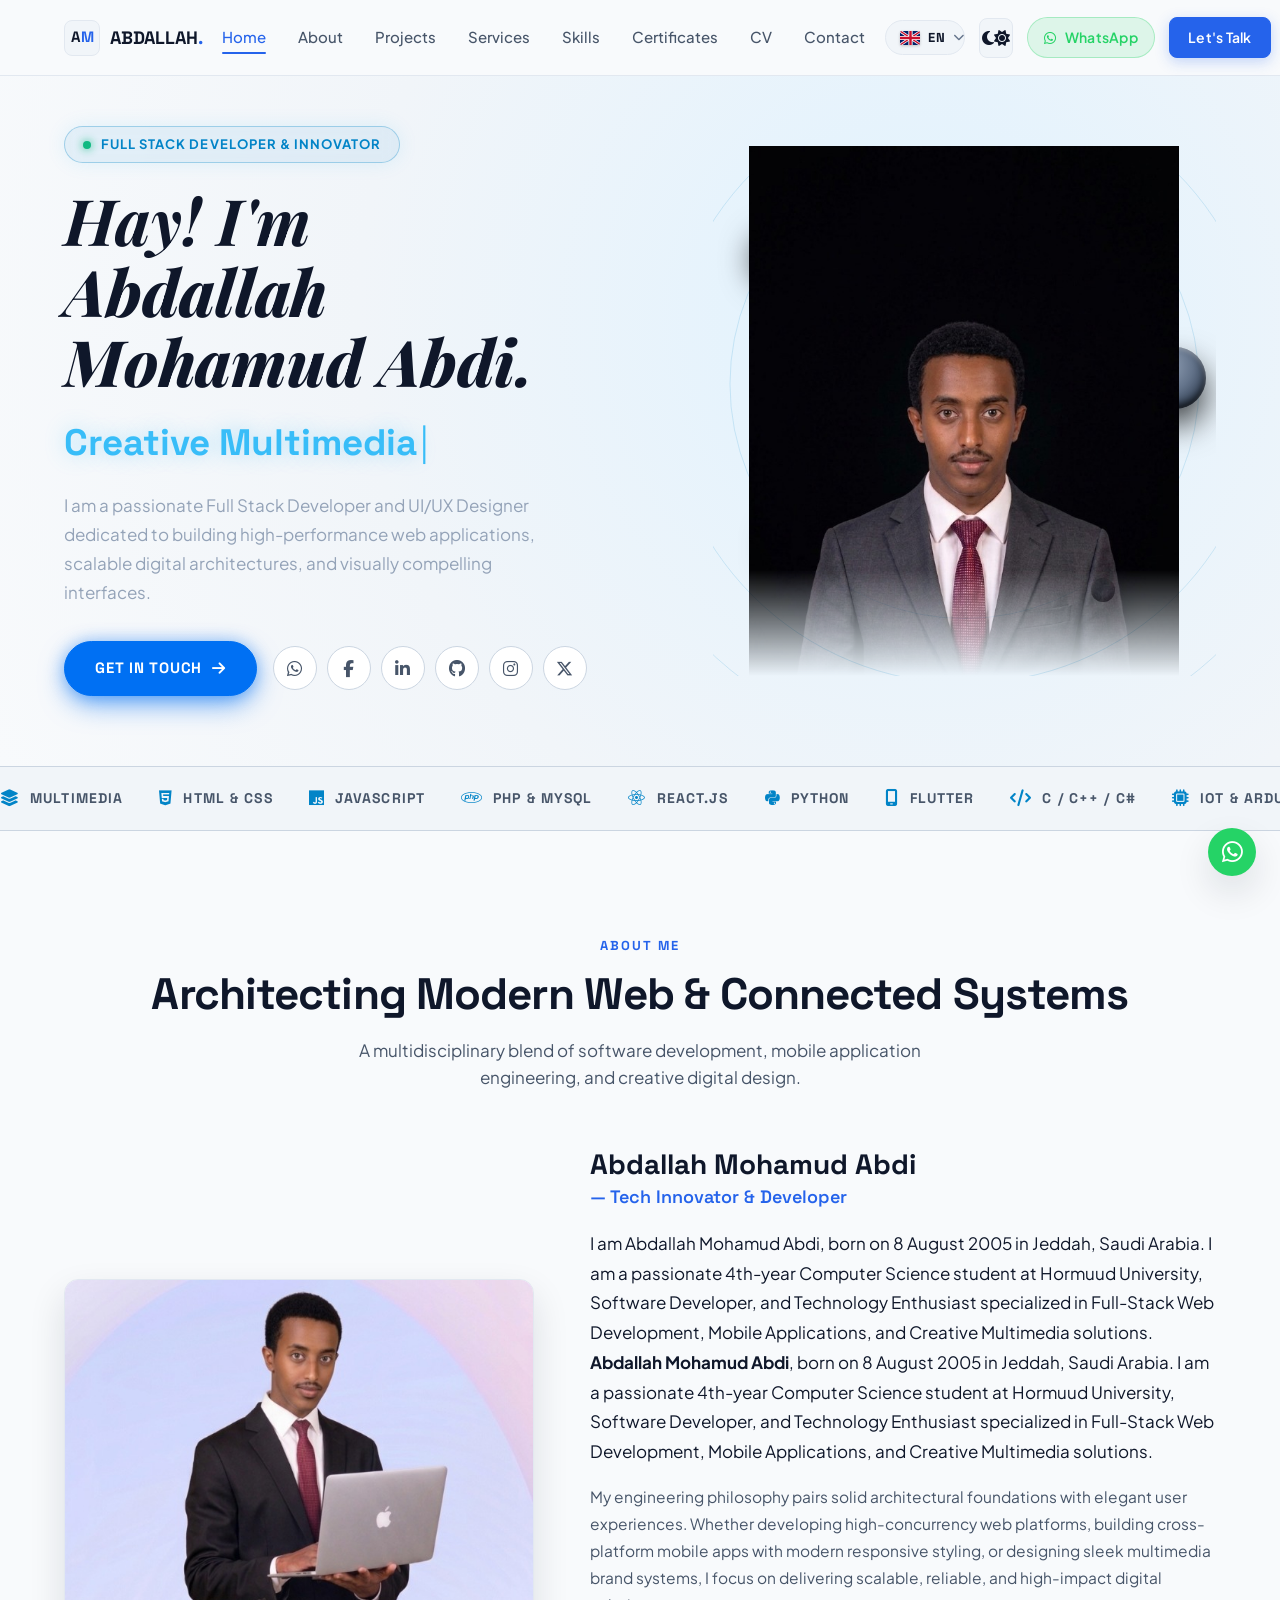
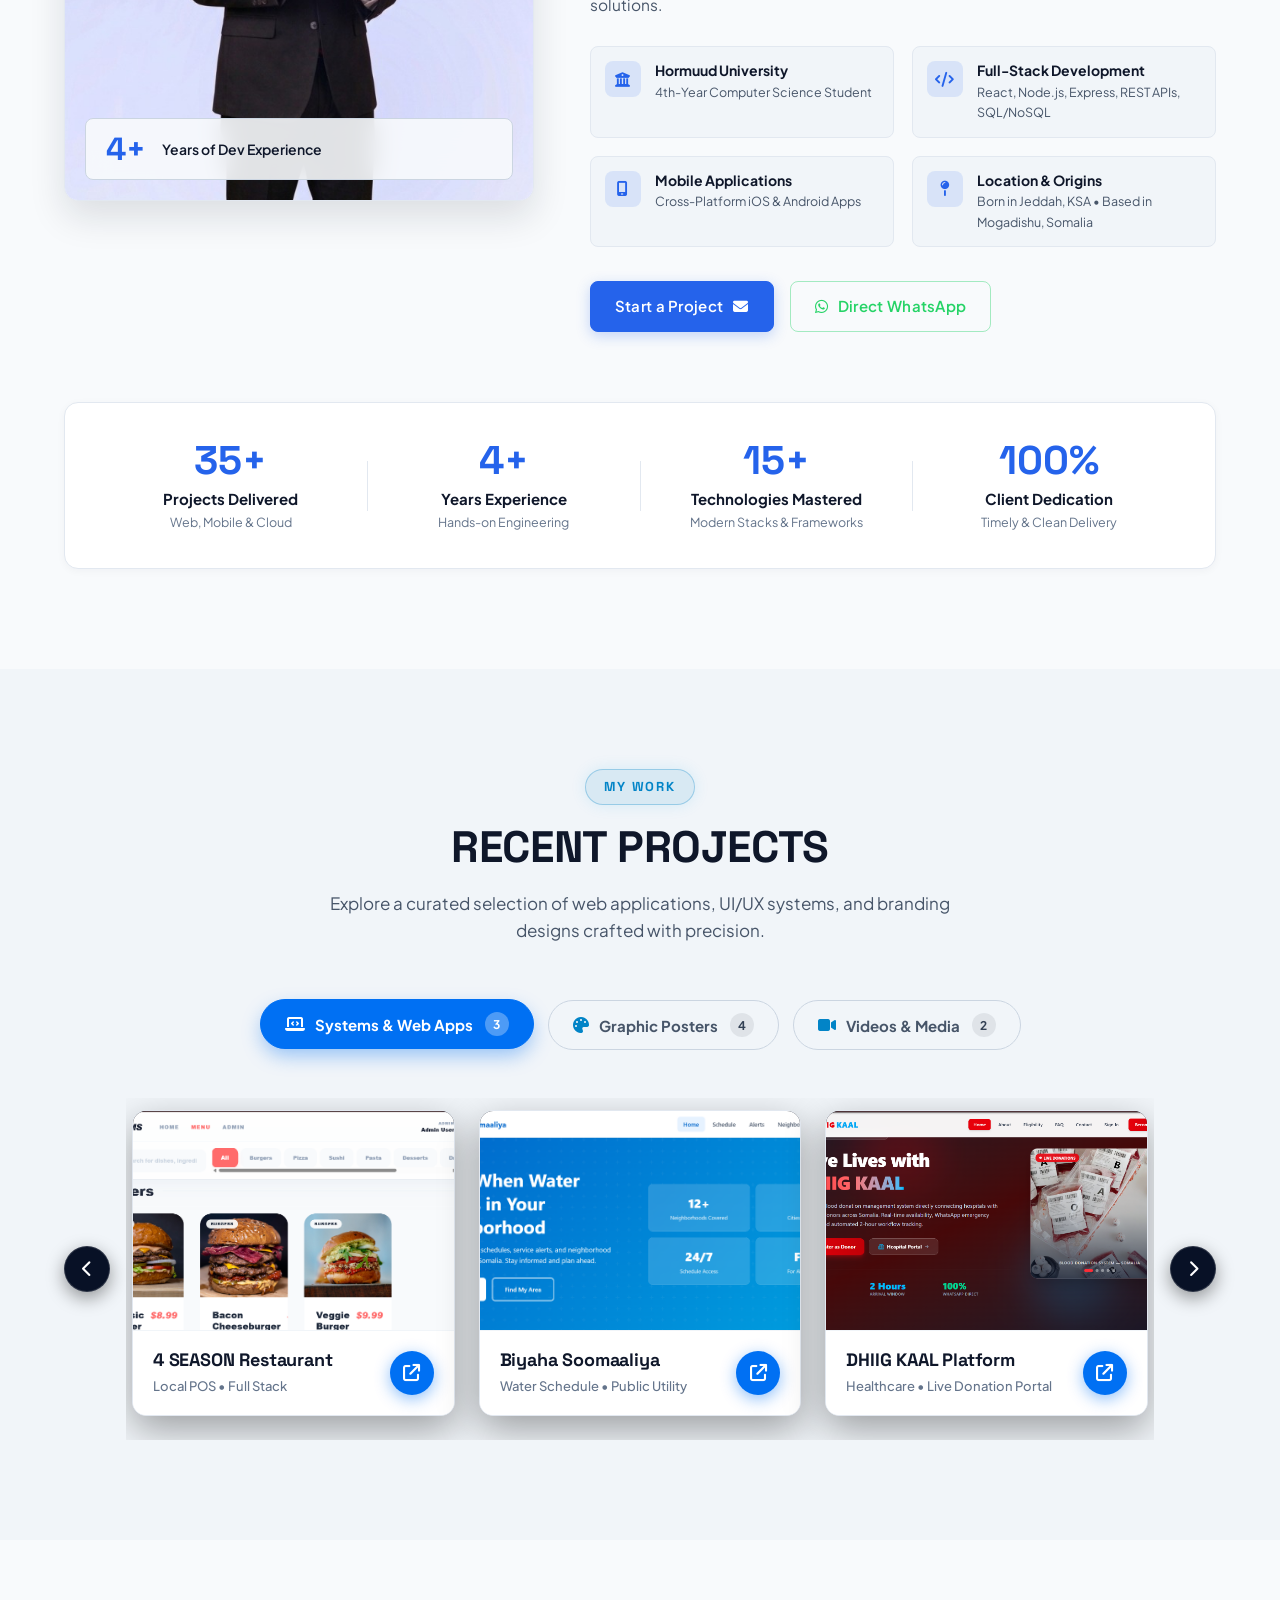
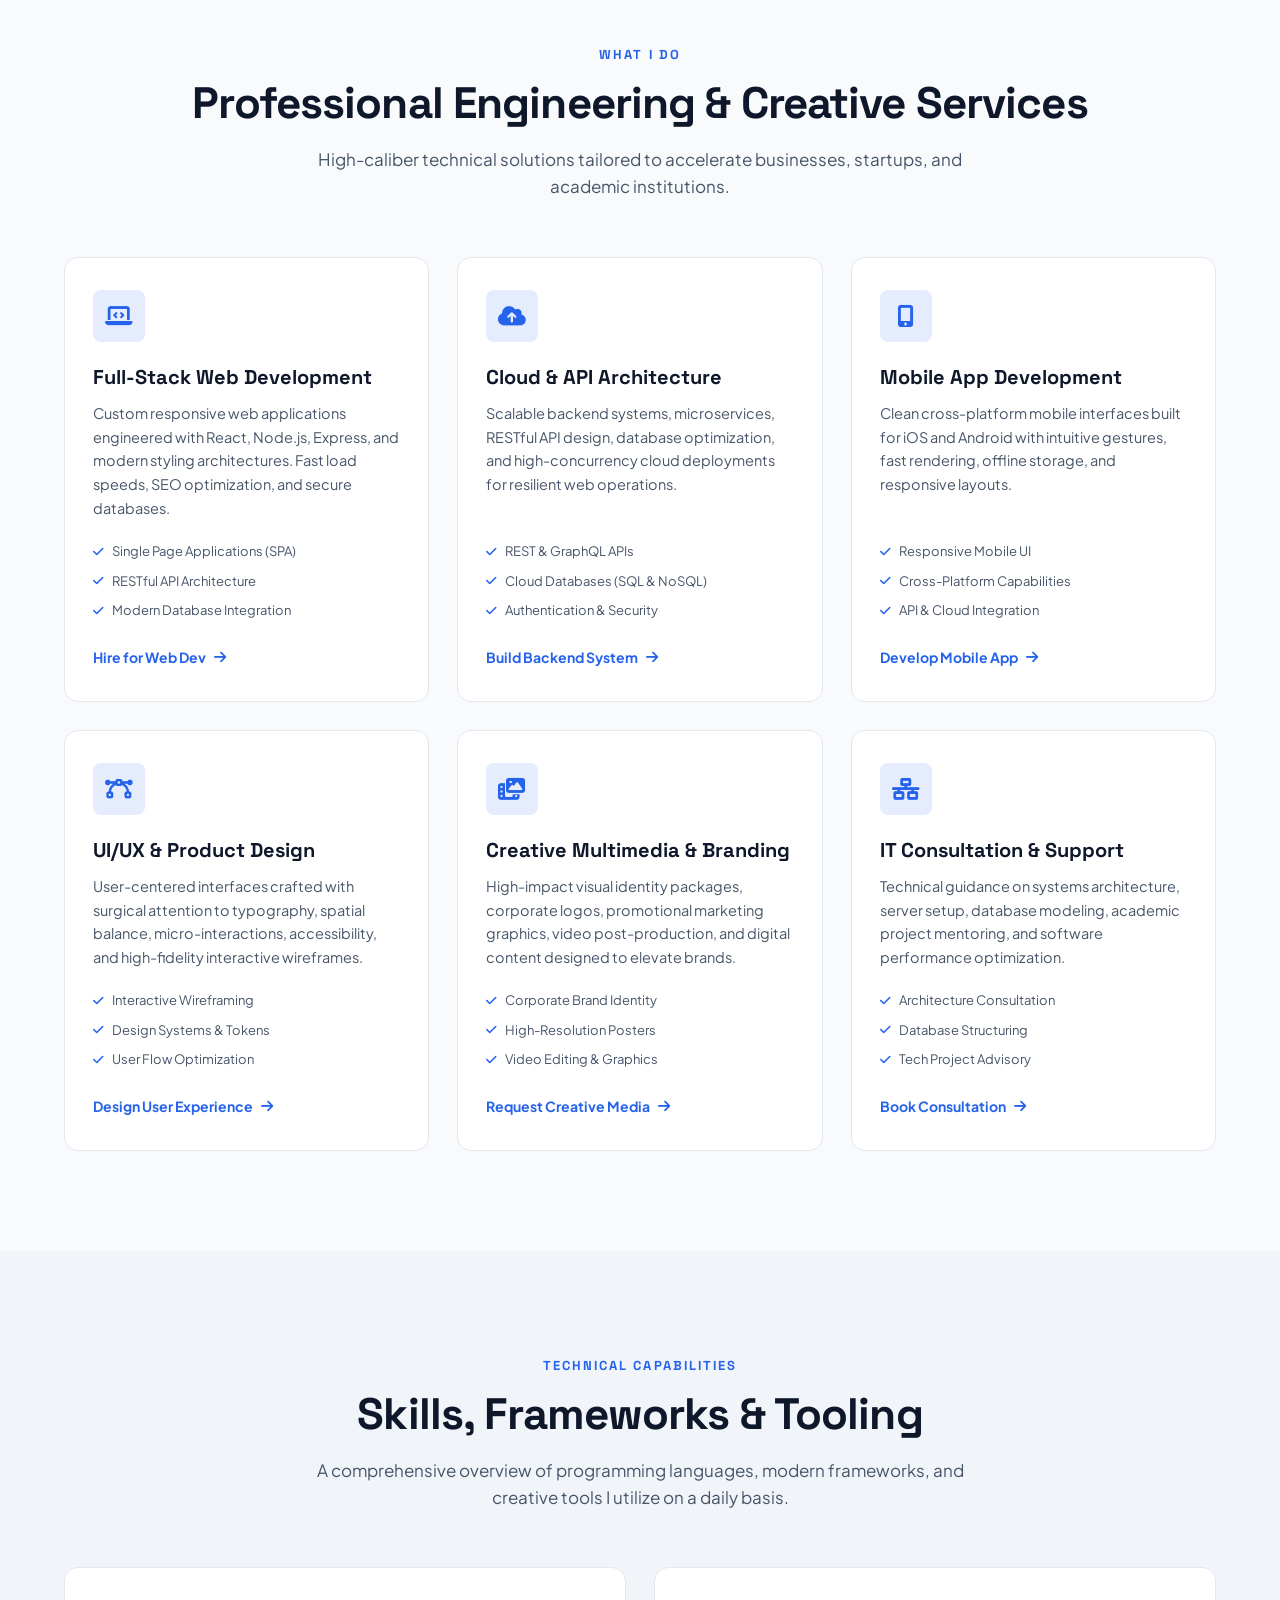
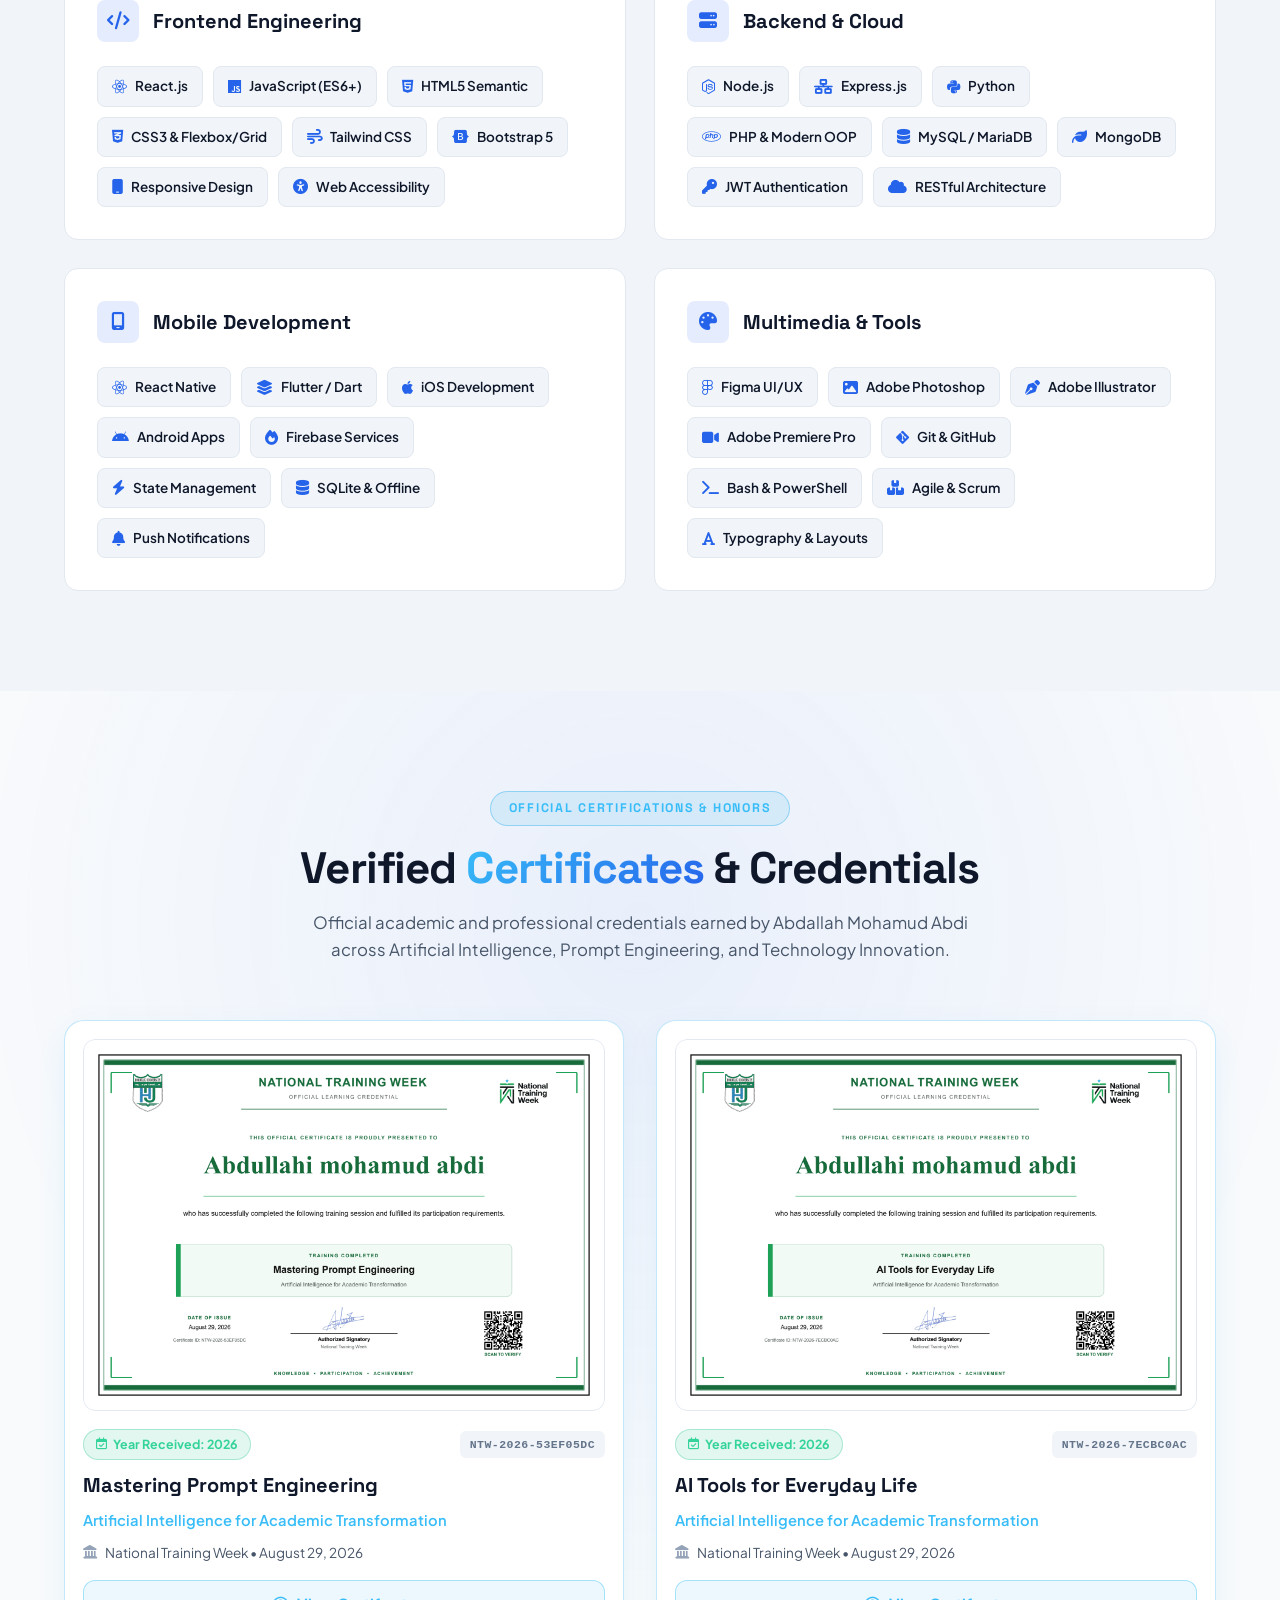
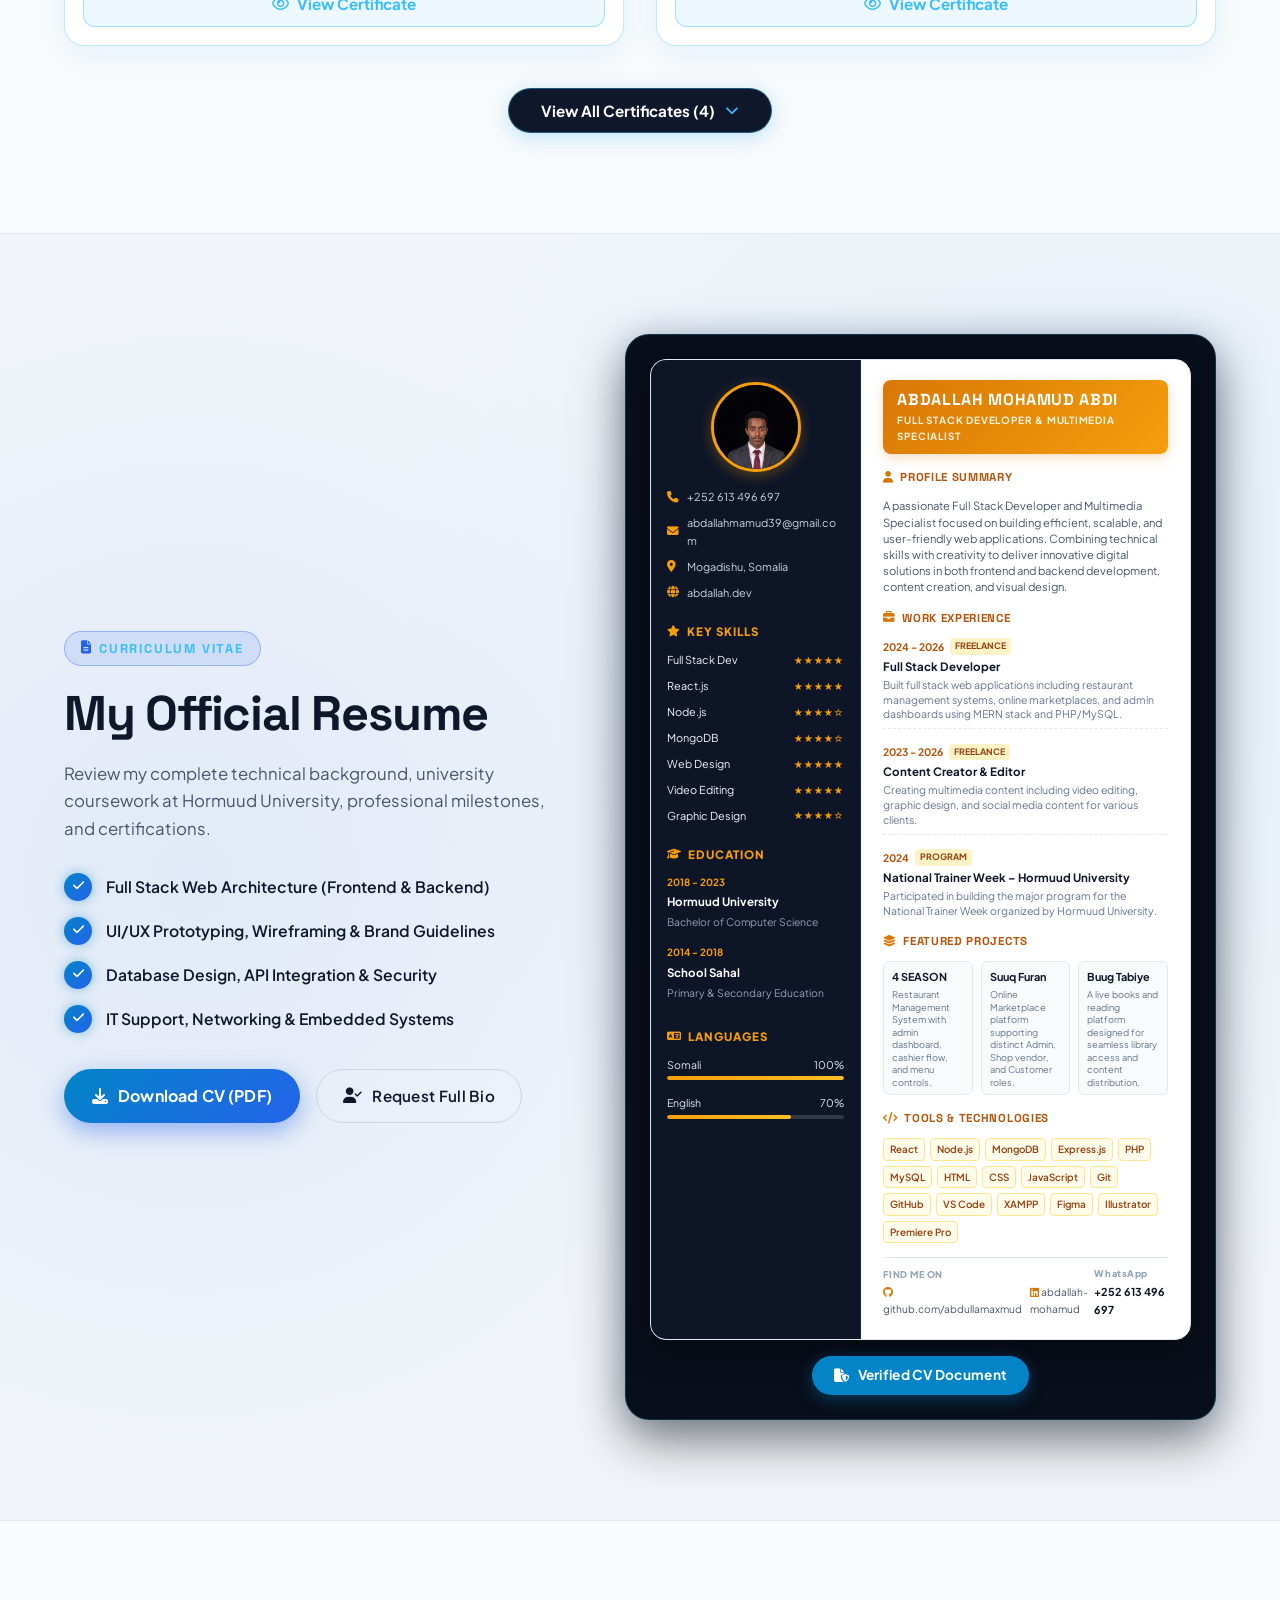
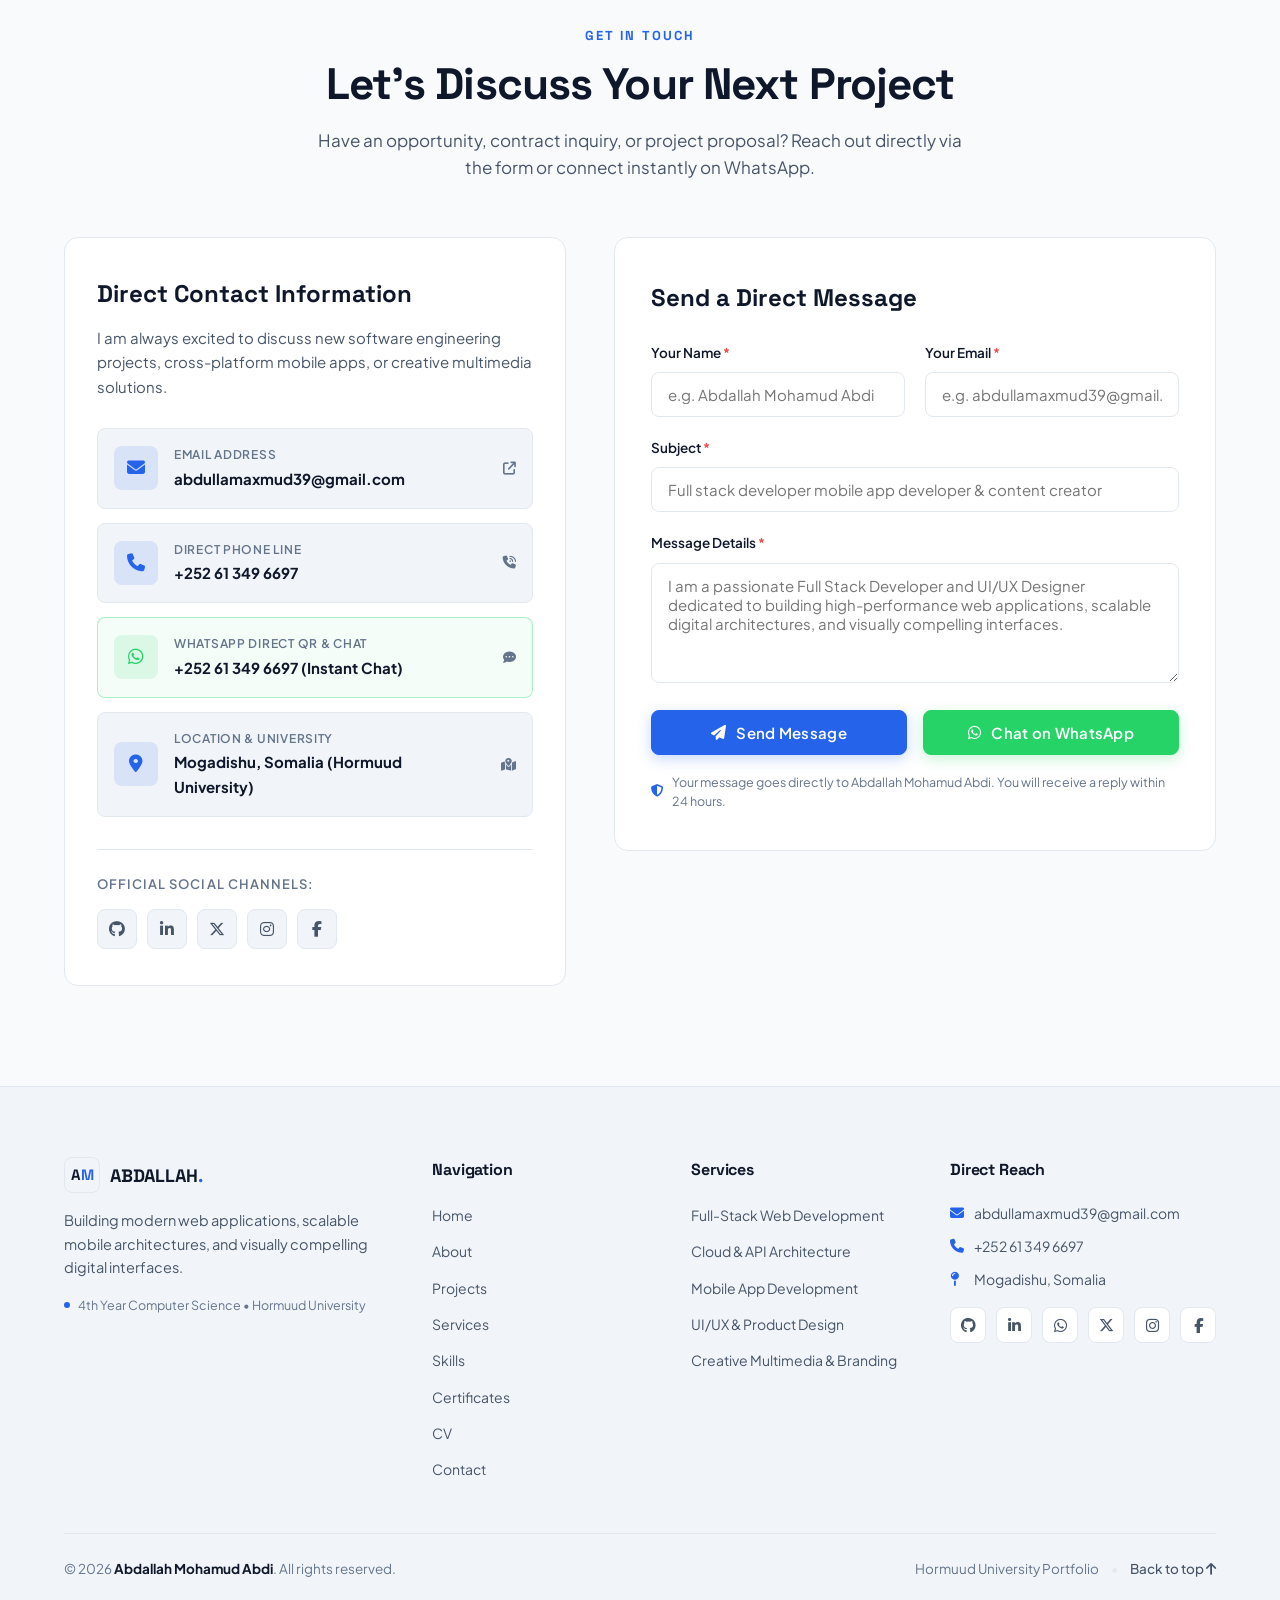
==== index.html @ c91b4ee2 "Restore previous hero portrait image and set new portrait as custom favicon" ====
<!DOCTYPE html>
<html lang="en" data-theme="dark" dir="ltr">
<head>
  <meta name="google-site-verification" content="fZ0JAVs-lJcvMbrXifpL4Zzic79uizzHb5Y-gSvOYSo" />
  <meta charset="UTF-8" />
  <meta name="viewport" content="width=device-width, initial-scale=1.0" />
  <!-- Favicon -->
  <link rel="icon" type="image/png" href="favicon.png?v=5" />
  <link rel="shortcut icon" href="favicon.ico?v=5" />
  <link rel="apple-touch-icon" href="apple-touch-icon.png?v=5" />

  <title>Abdallah Mohamud Abdi — Full-Stack Developer &amp; Software Engineer</title>
  <meta name="description" content="Personal portfolio of Abdallah Mohamud Abdi — 4th-year Computer Science student at Hormuud University, Software Developer, Mobile Application Developer, and Creative Multimedia Specialist." />
  <meta name="keywords" content="Abdallah Mohamud Abdi, Full-Stack Developer, Mobile App Developer, Software Engineer, React, Node.js, Web Development, Mogadishu, Hormuud University, UI/UX" />
  <meta name="author" content="Abdallah Mohamud Abdi" />

  <!-- Open Graph / Meta -->
  <meta property="og:type" content="website" />
  <meta property="og:title" content="Abdallah Mohamud Abdi — Portfolio" />
  <meta property="og:description" content="Explore full-stack web applications, mobile architectures, and creative digital solutions engineered by Abdallah Mohamud Abdi." />
  <meta property="og:image" content="assets/images/abdallah-hero.jpg" />

  <!-- Google Fonts: Playfair Display, Plus Jakarta Sans & Space Grotesk -->
  <link rel="preconnect" href="https://fonts.googleapis.com" />
  <link rel="preconnect" href="https://fonts.gstatic.com" crossorigin />
  <link href="https://fonts.googleapis.com/css2?family=Playfair+Display:ital,wght@1,600;1,700;1,800;1,900&family=Plus+Jakarta+Sans:wght@300;400;500;600;700;800&family=Space+Grotesk:wght@500;600;700&display=swap" rel="stylesheet" />

  <!-- Font Awesome Icons 6.5.1 -->
  <link rel="stylesheet" href="https://cdnjs.cloudflare.com/ajax/libs/font-awesome/6.5.1/css/all.min.css" />

  <!-- Stylesheet -->
  <link rel="stylesheet" href="style.css?v=2.5" />
</head>
<body>

  <!-- ========== STICKY NAVBAR ========== -->
  <header class="navbar-wrapper" id="navbar">
    <div class="nav-container">
      <a href="#home" class="nav-logo" aria-label="Abdallah Mohamud Abdi Home">
        <span class="logo-mark">A<span class="logo-accent">M</span></span>
        <span class="logo-text">ABDALLAH<span class="accent-dot">.</span></span>
      </a>

      <nav class="nav-menu" id="navMenu" aria-label="Main Navigation">
        <ul class="nav-list">
          <li><a href="#home" class="nav-link active" data-i18n="nav.home">Home</a></li>
          <li><a href="#about" class="nav-link" data-i18n="nav.about">About</a></li>
          <li><a href="#projects" class="nav-link" data-i18n="nav.projects">Projects</a></li>
          <li><a href="#services" class="nav-link" data-i18n="nav.services">Services</a></li>
          <li><a href="#skills" class="nav-link" data-i18n="nav.skills">Skills</a></li>
          <li><a href="#certificates" class="nav-link" data-i18n="nav.certificates">Certificates</a></li>
          <li><a href="#cv" class="nav-link" data-i18n="nav.cv">CV</a></li>
          <li><a href="#contact" class="nav-link" data-i18n="nav.contact">Contact</a></li>
        </ul>
      </nav>

      <div class="nav-actions">
        <!-- Language Switcher Dropdown (Near Display Theme Toggle) -->
        <div class="lang-dropdown-wrapper" id="langSwitcher">
          <button class="lang-toggle-btn" id="langToggleBtn" type="button" aria-haspopup="listbox" aria-expanded="false" aria-label="Select Language">
            <img src="data:image/svg+xml;utf8,<svg xmlns='http://www.w3.org/2000/svg' viewBox='0 0 30 20'><rect width='30' height='20' fill='%23012169'/><path d='M0,0 L30,20 M30,0 L0,20' stroke='%23fff' stroke-width='4'/><path d='M0,0 L30,20 M30,0 L0,20' stroke='%23C8102E' stroke-width='2'/><path d='M15,0 v20 M0,10 h30' stroke='%23fff' stroke-width='6'/><path d='M15,0 v20 M0,10 h30' stroke='%23C8102E' stroke-width='3.5'/></svg>" alt="Language Flag" class="flag-icon" id="currentFlag" />
            <span class="lang-code" id="currentLangLabel">EN</span>
            <i class="fas fa-chevron-down lang-chevron"></i>
          </button>
          <ul class="lang-dropdown-menu" id="langMenu" role="listbox">
            <li class="lang-menu-item active" data-lang="en">
              <img src="data:image/svg+xml;utf8,<svg xmlns='http://www.w3.org/2000/svg' viewBox='0 0 30 20'><rect width='30' height='20' fill='%23012169'/><path d='M0,0 L30,20 M30,0 L0,20' stroke='%23fff' stroke-width='4'/><path d='M0,0 L30,20 M30,0 L0,20' stroke='%23C8102E' stroke-width='2'/><path d='M15,0 v20 M0,10 h30' stroke='%23fff' stroke-width='6'/><path d='M15,0 v20 M0,10 h30' stroke='%23C8102E' stroke-width='3.5'/></svg>" alt="English Flag" class="flag-icon" />
              <span>English</span>
            </li>
            <li class="lang-menu-item" data-lang="so">
              <img src="data:image/svg+xml;utf8,<svg xmlns='http://www.w3.org/2000/svg' viewBox='0 0 30 20'><rect width='30' height='20' fill='%234189DD'/><polygon points='15,4 16.5,8.5 21,8.5 17.5,11.5 19,16 15,13 11,16 12.5,11.5 9,8.5 13.5,8.5' fill='%23FFFFFF'/></svg>" alt="Somalia Flag" class="flag-icon" />
              <span>Soomaali</span>
            </li>
            <li class="lang-menu-item" data-lang="ar">
              <img src="data:image/svg+xml;utf8,<svg xmlns='http://www.w3.org/2000/svg' viewBox='0 0 30 20'><rect width='30' height='20' fill='%23006C35'/><path d='M8,12 h14 M10,10 l-2,2 l2,2' stroke='%23FFFFFF' stroke-width='1.2' stroke-linecap='round'/><circle cx='15' cy='7' r='2' fill='%23FFFFFF'/></svg>" alt="Arabic Flag" class="flag-icon" />
              <span>العربية</span>
            </li>
          </ul>
        </div>

        <!-- Theme Switcher (Display Light / Dark) -->
        <button class="theme-toggle-btn" id="themeToggle" type="button" aria-label="Toggle Dark and Light Mode" title="Toggle theme">
          <i class="fas fa-moon moon-icon" aria-hidden="true"></i>
          <i class="fas fa-sun sun-icon" aria-hidden="true"></i>
        </button>

        <!-- WhatsApp Header CTA -->
        <a href="https://wa.me/252613496697" target="_blank" rel="noopener noreferrer" class="btn btn-whatsapp-nav" title="Chat on WhatsApp" aria-label="Chat with Abdallah on WhatsApp">
          <i class="fab fa-whatsapp"></i>
          <span class="whatsapp-btn-text">WhatsApp</span>
        </a>

        <!-- Let's Talk CTA Button -->
        <a href="#contact" class="btn btn-primary nav-cta" data-i18n="nav.letsTalk">Let's Talk</a>

        <!-- Mobile Hamburger Button -->
        <button class="hamburger-btn" id="hamburgerBtn" type="button" aria-label="Toggle navigation menu" aria-expanded="false" aria-controls="navMenu">
          <span class="bar"></span>
          <span class="bar"></span>
          <span class="bar"></span>
        </button>
      </div>
    </div>
  </header>

  <main>
    <!-- ========== HERO SECTION ========== -->
    <section class="hero-section" id="home">
      <div class="container hero-grid">
        <div class="hero-content">
          <!-- Status Pill with Emerald Glowing Dot -->
          <div class="status-pill-modern">
            <span class="pulse-emerald"></span>
            <span class="status-text" data-i18n="hero.status">FULL STACK DEVELOPER &amp; INNOVATOR</span>
          </div>

          <!-- Serif Italic Title matching user's reference screenshot -->
          <h1 class="hero-title-serif">
            <span class="hero-greeting" data-i18n="hero.greeting">Hay! I'm</span>
            <span class="hero-name-bold">Abdallah</span>
            <span class="hero-surname-bold">Mohamud Abdi.</span>
          </h1>

          <!-- Dynamic Role Typing Subtitle (Vibrant Cyan) -->
          <div class="hero-typing-role">
            <span class="typing-text" id="typingText"></span>
            <span class="typing-cursor">|</span>
          </div>

          <p class="hero-description" data-i18n="hero.description">
            I am a passionate Full Stack Developer and UI/UX Designer dedicated to building high-performance web applications, scalable digital architectures, and visually compelling interfaces.
          </p>

          <!-- Action Row: GET IN TOUCH Pill Button + Social Circle Icons -->
          <div class="hero-action-row">
            <a href="#contact" class="btn btn-hero-glow">
              <span data-i18n="hero.btnTouch">GET IN TOUCH</span>
              <i class="fas fa-arrow-right"></i>
            </a>

            <div class="hero-social-circles">
              <a href="https://wa.me/252613496697" target="_blank" rel="noopener noreferrer" class="social-circle-btn whatsapp" title="WhatsApp" aria-label="WhatsApp">
                <i class="fab fa-whatsapp"></i>
              </a>
              <a href="https://www.facebook.com/share/1HokAN7KZz/" target="_blank" rel="noopener noreferrer" class="social-circle-btn facebook" title="Facebook" aria-label="Facebook">
                <i class="fab fa-facebook-f"></i>
              </a>
              <a href="https://www.linkedin.com/in/abdulla-maxmud-3b3781393?utm_source=share_via&amp;utm_content=profile&amp;utm_medium=member_android" target="_blank" rel="noopener noreferrer" class="social-circle-btn linkedin" title="LinkedIn" aria-label="LinkedIn">
                <i class="fab fa-linkedin-in"></i>
              </a>
              <a href="https://github.com/abdullamaxmud" target="_blank" rel="noopener noreferrer" class="social-circle-btn github" title="GitHub" aria-label="GitHub">
                <i class="fab fa-github"></i>
              </a>
              <a href="https://www.instagram.com/zulthanabdalla?stkn=MXNpN211dWZ2OWV6MQ==" target="_blank" rel="noopener noreferrer" class="social-circle-btn instagram" title="Instagram" aria-label="Instagram">
                <i class="fab fa-instagram"></i>
              </a>
              <a href="https://x.com/AbdullaMaxmud" target="_blank" rel="noopener noreferrer" class="social-circle-btn twitter" title="X (Twitter)" aria-label="X (Twitter)">
                <i class="fab fa-x-twitter"></i>
              </a>
            </div>
          </div>
        </div>

        <!-- Hero Right Column: Concentric Orbit Rings, Floating 3D Spheres & Studio Portrait -->
        <div class="hero-visual-orbit">
          <div class="orbit-backdrop" aria-hidden="true">
            <!-- Concentric Orbital / Soundwave Rings -->
            <div class="orbit-rings">
              <div class="orbit-ring ring-1"></div>
              <div class="orbit-ring ring-2"></div>
              <div class="orbit-ring ring-3"></div>
              <div class="orbit-ring ring-4"></div>
              <div class="orbit-ring ring-5"></div>
            </div>

            <!-- Floating 3D Metallic Dark Spheres with Highlights -->
            <div class="floating-orb orb-1"></div>
            <div class="floating-orb orb-2"></div>
            <div class="floating-orb orb-3"></div>
            <div class="floating-orb orb-4"></div>
          </div>

          <!-- Studio Portrait with soft bottom blend -->
          <div class="hero-portrait-stage">
            <img src="assets/images/abdallah-hero.jpg" alt="Abdallah Mohamud Abdi" class="hero-portrait-img" />
          </div>
        </div>
      </div>
    </section>

    <!-- ========== TECH MARQUEE (MATCHING SCREENSHOT) ========== -->
    <div class="marquee-strip" aria-hidden="true">
      <div class="marquee-content">
        <span class="marquee-item"><i class="fas fa-layer-group"></i> MULTIMEDIA</span>
        <span class="marquee-item"><i class="fab fa-html5"></i> HTML &amp; CSS</span>
        <span class="marquee-item"><i class="fab fa-js"></i> JAVASCRIPT</span>
        <span class="marquee-item"><i class="fab fa-php"></i> PHP &amp; MYSQL</span>
        <span class="marquee-item"><i class="fab fa-react"></i> REACT.JS</span>
        <span class="marquee-item"><i class="fab fa-python"></i> PYTHON</span>
        <span class="marquee-item"><i class="fas fa-mobile-screen"></i> FLUTTER</span>
        <span class="marquee-item"><i class="fas fa-code"></i> C / C++ / C#</span>
        <span class="marquee-item"><i class="fas fa-microchip"></i> IOT &amp; ARDUINO</span>
        <span class="marquee-item"><i class="fas fa-photo-film"></i> FULL MULTIMEDIA</span>
        <!-- Duplicate for continuous infinite scroll -->
        <span class="marquee-item"><i class="fas fa-layer-group"></i> MULTIMEDIA</span>
        <span class="marquee-item"><i class="fab fa-html5"></i> HTML &amp; CSS</span>
        <span class="marquee-item"><i class="fab fa-js"></i> JAVASCRIPT</span>
        <span class="marquee-item"><i class="fab fa-php"></i> PHP &amp; MYSQL</span>
        <span class="marquee-item"><i class="fab fa-react"></i> REACT.JS</span>
        <span class="marquee-item"><i class="fab fa-python"></i> PYTHON</span>
        <span class="marquee-item"><i class="fas fa-mobile-screen"></i> FLUTTER</span>
        <span class="marquee-item"><i class="fas fa-code"></i> C / C++ / C#</span>
        <span class="marquee-item"><i class="fas fa-microchip"></i> IOT &amp; ARDUINO</span>
        <span class="marquee-item"><i class="fas fa-photo-film"></i> FULL MULTIMEDIA</span>
      </div>
    </div>

    <!-- ========== ABOUT SECTION ========== -->
    <section class="section-wrapper" id="about">
      <div class="container">
        <div class="section-header text-center">
          <span class="section-eyebrow" data-i18n="about.eyebrow">ABOUT ME</span>
          <h2 class="section-heading" data-i18n="about.heading">Architecting Modern Web &amp; Connected Systems</h2>
          <p class="section-subheading" data-i18n="about.subheading">A multidisciplinary blend of software development, mobile application engineering, and creative digital design.</p>
        </div>

        <div class="about-layout-grid">
          <div class="about-media-column">
            <div class="about-image-card">
              <img src="assets/images/abdallah-laptop.jpg" alt="Abdallah Mohamud Abdi with Laptop" class="about-img" />
              <div class="about-image-glow"></div>
              <div class="experience-ribbon">
                <span class="ribbon-number">4+</span>
                <span class="ribbon-label" data-i18n="about.yearsExp">Years of Dev Experience</span>
              </div>
            </div>
          </div>

          <div class="about-text-column">
            <h3 class="about-name-headline">
              Abdallah Mohamud Abdi
              <span class="accent-title" data-i18n="about.role">— Tech Innovator &amp; Developer</span>
            </h3>

            <p class="about-lead" data-i18n="about.bio">
              I am <strong>Abdallah Mohamud Abdi</strong>, born on 8 August 2005 in Jeddah, Saudi Arabia. I am a passionate 4th-year Computer Science student at Hormuud University, Software Developer, and Technology Enthusiast specialized in Full-Stack Web Development, Mobile Applications, and Creative Multimedia solutions.
            </p>

            <p class="about-body" data-i18n="about.body">
              My engineering philosophy pairs solid architectural foundations with elegant user experiences. Whether developing high-concurrency web platforms, building cross-platform mobile apps with modern responsive styling, or designing sleek multimedia brand systems, I focus on delivering scalable, reliable, and high-impact digital solutions.
            </p>

            <div class="about-key-highlights">
              <div class="highlight-item">
                <div class="highlight-icon"><i class="fas fa-university"></i></div>
                <div class="highlight-info">
                  <span class="highlight-title" data-i18n="about.highlightUniTitle">Hormuud University</span>
                  <span class="highlight-desc" data-i18n="about.highlightUniDesc">4th-Year Computer Science Student</span>
                </div>
              </div>

              <div class="highlight-item">
                <div class="highlight-icon"><i class="fas fa-code"></i></div>
                <div class="highlight-info">
                  <span class="highlight-title" data-i18n="about.highlightWebTitle">Full-Stack Development</span>
                  <span class="highlight-desc">React, Node.js, Express, REST APIs, SQL/NoSQL</span>
                </div>
              </div>

              <div class="highlight-item">
                <div class="highlight-icon"><i class="fas fa-mobile-screen"></i></div>
                <div class="highlight-info">
                  <span class="highlight-title" data-i18n="about.highlightMobileTitle">Mobile Applications</span>
                  <span class="highlight-desc">Cross-Platform iOS &amp; Android Apps</span>
                </div>
              </div>

              <div class="highlight-item">
                <div class="highlight-icon"><i class="fas fa-map-pin"></i></div>
                <div class="highlight-info">
                  <span class="highlight-title" data-i18n="about.highlightLocTitle">Location &amp; Origins</span>
                  <span class="highlight-desc">Born in Jeddah, KSA &bull; Based in Mogadishu, Somalia</span>
                </div>
              </div>
            </div>

            <div class="about-cta-row">
              <a href="#contact" class="btn btn-primary">
                <span data-i18n="about.btnStart">Start a Project</span>
                <i class="fas fa-envelope"></i>
              </a>
              <a href="https://wa.me/252613496697" target="_blank" rel="noopener noreferrer" class="btn btn-whatsapp-inline">
                <i class="fab fa-whatsapp"></i>
                <span data-i18n="about.btnWhatsapp">Direct WhatsApp</span>
              </a>
            </div>
          </div>
        </div>

        <!-- Metric Counters -->
        <div class="stats-counter-strip">
          <div class="stat-counter-item">
            <span class="stat-digit">35+</span>
            <span class="stat-name" data-i18n="about.statProjects">Projects Delivered</span>
            <span class="stat-detail" data-i18n="about.statWebMobile">Web, Mobile &amp; Cloud</span>
          </div>

          <div class="stat-counter-divider"></div>

          <div class="stat-counter-item">
            <span class="stat-digit">4+</span>
            <span class="stat-name" data-i18n="about.statExperience">Years Experience</span>
            <span class="stat-detail">Hands-on Engineering</span>
          </div>

          <div class="stat-counter-divider"></div>

          <div class="stat-counter-item">
            <span class="stat-digit">15+</span>
            <span class="stat-name" data-i18n="about.statTechnologies">Technologies Mastered</span>
            <span class="stat-detail">Modern Stacks &amp; Frameworks</span>
          </div>

          <div class="stat-counter-divider"></div>

          <div class="stat-counter-item">
            <span class="stat-digit">100%</span>
            <span class="stat-name" data-i18n="about.statDedication">Client Dedication</span>
            <span class="stat-detail">Timely &amp; Clean Delivery</span>
          </div>
        </div>
      </div>
    </section>

    <!-- ========== PROJECTS SECTION ========== -->
    <section class="section-wrapper bg-subtle" id="projects">
      <div class="container">
        <div class="section-header text-center">
          <span class="projects-pill-eyebrow" data-i18n="projects.eyebrow">MY WORK</span>
          <h2 class="section-heading projects-heading-custom" data-i18n="projects.heading">RECENT PROJECTS</h2>
          <p class="section-subheading" data-i18n="projects.subheading">Explore a curated selection of web applications, UI/UX systems, and branding designs crafted with precision.</p>
        </div>

        <!-- Touch-Friendly Filter Tabs (3 Tabs matching user screenshot) -->
        <div class="project-filter-tabs" role="tablist">
          <button class="filter-tab-btn active" data-filter="web" type="button" role="tab" aria-selected="true">
            <i class="fas fa-laptop-code"></i>
            <span data-i18n="projects.tabWeb">Systems &amp; Web Apps</span>
            <span class="filter-count">3</span>
          </button>
          <button class="filter-tab-btn" data-filter="posters" type="button" role="tab" aria-selected="false">
            <i class="fas fa-palette"></i>
            <span data-i18n="projects.tabPosters">Graphic Posters</span>
            <span class="filter-count">4</span>
          </button>
          <button class="filter-tab-btn" data-filter="media" type="button" role="tab" aria-selected="false">
            <i class="fas fa-video"></i>
            <span data-i18n="projects.tabMedia">Videos &amp; Media</span>
            <span class="filter-count">2</span>
          </button>
        </div>

        <!-- Projects Carousel Shell with Navigation Arrows (Pixel-perfect to user reference) -->
        <div class="projects-carousel-shell">
          <button type="button" class="projects-nav-arrow prev" id="projectsPrevBtn" aria-label="Previous Projects">
            <i class="fas fa-chevron-left"></i>
          </button>

          <div class="projects-carousel-track" id="projectsTrack">

            <!-- ===== TAB 1: SYSTEMS & WEB APPS (3 Authentic Projects) ===== -->

            <!-- Web 1: 4 SEASON Restaurant -->
            <article class="project-card project-card-minimal" data-category="web">
              <div class="project-visual-box has-img">
                <img src="assets/images/project-foms-restaurant.png" alt="4 SEASON Restaurant" class="project-thumb-img" />
              </div>
              <div class="project-card-footer">
                <div class="project-card-text">
                  <h3 class="project-card-title" data-i18n="projects.p1Title">4 SEASON Restaurant</h3>
                  <span class="project-card-subtitle" data-i18n="projects.p1Sub">Local POS • Full Stack</span>
                </div>
                <a href="https://github.com/abdullamaxmud/Resturent" target="_blank" rel="noopener noreferrer" class="project-circle-btn" aria-label="View 4 SEASON Restaurant on GitHub">
                  <i class="fas fa-arrow-up-right-from-square"></i>
                </a>
              </div>
            </article>

            <!-- Web 2: Biyaha Soomaaliya (Water Supply Schedule System) -->
            <article class="project-card project-card-minimal" data-category="web">
              <div class="project-visual-box has-img">
                <img src="assets/images/project-biyaha-water.png" alt="Biyaha Soomaaliya Water System" class="project-thumb-img" />
              </div>
              <div class="project-card-footer">
                <div class="project-card-text">
                  <h3 class="project-card-title" data-i18n="projects.p2Title">Biyaha Soomaaliya</h3>
                  <span class="project-card-subtitle" data-i18n="projects.p2Sub">Water Schedule • Public Utility</span>
                </div>
                <a href="https://github.com/abdullamaxmud/water-somalia" target="_blank" rel="noopener noreferrer" class="project-circle-btn" aria-label="View Biyaha Soomaaliya on GitHub">
                  <i class="fas fa-arrow-up-right-from-square"></i>
                </a>
              </div>
            </article>

            <!-- Web 3: DHIIG KAAL Platform -->
            <article class="project-card project-card-minimal" data-category="web">
              <div class="project-visual-box has-img">
                <img src="assets/images/project-dhiig-kaal.png" alt="DHIIG KAAL Blood Donation System" class="project-thumb-img" />
              </div>
              <div class="project-card-footer">
                <div class="project-card-text">
                  <h3 class="project-card-title" data-i18n="projects.p3Title">DHIIG KAAL Platform</h3>
                  <span class="project-card-subtitle" data-i18n="projects.p3Sub">Healthcare • Live Donation Portal</span>
                </div>
                <a href="https://dhiigkaal.iftiinhub.com/" target="_blank" rel="noopener noreferrer" class="project-circle-btn" aria-label="Open DHIIG KAAL Live Platform">
                  <i class="fas fa-arrow-up-right-from-square"></i>
                </a>
              </div>
            </article>


            <!-- ===== TAB 2: GRAPHIC POSTERS (4 Projects) ===== -->

            <!-- Poster 1: Somali Tech Summit 2024 -->
            <article class="project-card project-card-minimal" data-category="posters">
              <div class="project-visual-box">
                <div class="mockup-poster poster-bg-gradient-1">
                  <div class="poster-top-badge">TECH CONFERENCE</div>
                  <div>
                    <div class="poster-headline">SOMALIA TECH SUMMIT 2024</div>
                    <div class="poster-sub">Innovating The Digital Frontier • Mogadishu</div>
                  </div>
                  <div class="poster-meta">
                    <span><i class="fas fa-calendar-check"></i> Keynote 2024</span>
                    <span><i class="fas fa-vector-square"></i> 300 DPI Print</span>
                  </div>
                </div>
              </div>
              <div class="project-card-footer">
                <div class="project-card-text">
                  <h3 class="project-card-title" data-i18n="projects.poster1Title">Somali Tech Summit</h3>
                  <span class="project-card-subtitle" data-i18n="projects.poster1Sub">Keynote Design • Event Poster</span>
                </div>
                <a href="#contact" class="project-circle-btn" aria-label="View Poster Showcase">
                  <i class="fas fa-arrow-up-right-from-square"></i>
                </a>
              </div>
            </article>

            <!-- Poster 2: Corporate Brand Identity & Campaign -->
            <article class="project-card project-card-minimal" data-category="posters">
              <div class="project-visual-box">
                <div class="mockup-poster poster-bg-gradient-2">
                  <div class="poster-top-badge">CORPORATE SUITE</div>
                  <div>
                    <div class="poster-headline">NEXUS ENTERPRISE BRANDING</div>
                    <div class="poster-sub">Corporate Marketing &amp; Identity Posters</div>
                  </div>
                  <div class="poster-meta">
                    <span><i class="fas fa-swatchbook"></i> Brand Book</span>
                    <span><i class="fas fa-print"></i> Billboard Series</span>
                  </div>
                </div>
              </div>
              <div class="project-card-footer">
                <div class="project-card-text">
                  <h3 class="project-card-title" data-i18n="projects.poster2Title">Nexus Enterprise Suite</h3>
                  <span class="project-card-subtitle" data-i18n="projects.poster2Sub">Brand Identity • Billboard Series</span>
                </div>
                <a href="#contact" class="project-circle-btn" aria-label="View Poster Showcase">
                  <i class="fas fa-arrow-up-right-from-square"></i>
                </a>
              </div>
            </article>

            <!-- Poster 3: FinTech Mobile App Launch Poster -->
            <article class="project-card project-card-minimal" data-category="posters">
              <div class="project-visual-box">
                <div class="mockup-poster poster-bg-gradient-3">
                  <div class="poster-top-badge">PRODUCT LAUNCH</div>
                  <div>
                    <div class="poster-headline">KAAFIPAY MOBILE FINTECH</div>
                    <div class="poster-sub">Modern Digital Wallet &amp; Remittance</div>
                  </div>
                  <div class="poster-meta">
                    <span><i class="fas fa-mobile-screen"></i> Mobile App Promo</span>
                    <span><i class="fas fa-shield-halved"></i> FinTech Grade</span>
                  </div>
                </div>
              </div>
              <div class="project-card-footer">
                <div class="project-card-text">
                  <h3 class="project-card-title" data-i18n="projects.poster3Title">KaafiPay FinTech Series</h3>
                  <span class="project-card-subtitle" data-i18n="projects.poster3Sub">Product Launch • FinTech Promo</span>
                </div>
                <a href="#contact" class="project-circle-btn" aria-label="View Poster Showcase">
                  <i class="fas fa-arrow-up-right-from-square"></i>
                </a>
              </div>
            </article>

            <!-- Poster 4: Creative Typographic Exhibition Poster -->
            <article class="project-card project-card-minimal" data-category="posters">
              <div class="project-visual-box">
                <div class="mockup-poster poster-bg-gradient-4">
                  <div class="poster-top-badge">ART &amp; CULTURE</div>
                  <div>
                    <div class="poster-headline">HORNS OF AFRICA ART &amp; TYPE</div>
                    <div class="poster-sub">Cultural Heritage &amp; Minimalist Layout</div>
                  </div>
                  <div class="poster-meta">
                    <span><i class="fas fa-paint-brush"></i> Exhibition Showcase</span>
                    <span><i class="fas fa-award"></i> Editorial Quality</span>
                  </div>
                </div>
              </div>
              <div class="project-card-footer">
                <div class="project-card-text">
                  <h3 class="project-card-title" data-i18n="projects.poster4Title">Horns of Africa Art</h3>
                  <span class="project-card-subtitle" data-i18n="projects.poster4Sub">Cultural Heritage • Typographic Art</span>
                </div>
                <a href="#contact" class="project-circle-btn" aria-label="View Poster Showcase">
                  <i class="fas fa-arrow-up-right-from-square"></i>
                </a>
              </div>
            </article>


            <!-- ===== TAB 3: VIDEOS & MEDIA (2 Projects) ===== -->

            <!-- Video 1: Abdalla Show (Official Personal Video) -->
            <article class="project-card project-card-minimal video-project-card" data-category="media">
              <div class="project-visual-box video-visual-box">
                <video class="project-video-player" src="assets/videos/abdalla-show.mp4" preload="metadata" playsinline controls>
                  <source src="assets/videos/abdalla-show.mp4" type="video/mp4">
                  Your browser does not support HTML5 video.
                </video>
              </div>
              <div class="project-card-footer">
                <div class="project-card-text">
                  <h3 class="project-card-title" data-i18n="projects.media1Title">Abdalla Show Production</h3>
                  <span class="project-card-subtitle" data-i18n="projects.media1Sub">Video Production • Official Reel</span>
                </div>
                <button type="button" class="project-circle-btn btn-trigger-video" data-video-src="assets/videos/abdalla-show.mp4" data-video-title="Abdalla Show Production" aria-label="Watch Abdalla Show Video">
                  <i class="fas fa-play"></i>
                </button>
              </div>
            </article>

            <!-- Video 2: Corporate Brand Storytelling & Digital Video -->
            <article class="project-card project-card-minimal video-project-card" data-category="media">
              <div class="project-visual-box video-visual-box">
                <video class="project-video-player" src="assets/videos/creative-production.mp4" preload="metadata" playsinline controls>
                  <source src="assets/videos/creative-production.mp4" type="video/mp4">
                  Your browser does not support HTML5 video.
                </video>
              </div>
              <div class="project-card-footer">
                <div class="project-card-text">
                  <h3 class="project-card-title" data-i18n="projects.media2Title">Corporate Storytelling</h3>
                  <span class="project-card-subtitle" data-i18n="projects.media2Sub">Cinematic Promo • Digital Media</span>
                </div>
                <button type="button" class="project-circle-btn btn-trigger-video" data-video-src="assets/videos/creative-production.mp4" data-video-title="Corporate Storytelling" aria-label="Watch Corporate Storytelling Video">
                  <i class="fas fa-play"></i>
                </button>
              </div>
            </article>

          </div>

          <button type="button" class="projects-nav-arrow next" id="projectsNextBtn" aria-label="Next Projects">
            <i class="fas fa-chevron-right"></i>
          </button>
        </div>
      </div>
    </section>

    <!-- ========== SERVICES SECTION ========== -->
    <section class="section-wrapper" id="services">
      <div class="container">
        <div class="section-header text-center">
          <span class="section-eyebrow" data-i18n="services.eyebrow">WHAT I DO</span>
          <h2 class="section-heading" data-i18n="services.heading">Professional Engineering &amp; Creative Services</h2>
          <p class="section-subheading" data-i18n="services.subheading">High-caliber technical solutions tailored to accelerate businesses, startups, and academic institutions.</p>
        </div>

        <div class="services-grid">
          <!-- Service 1 -->
          <div class="service-card">
            <div class="service-icon"><i class="fas fa-laptop-code"></i></div>
            <h3 class="service-title" data-i18n="services.s1Title">Full-Stack Web Development</h3>
            <p class="service-text" data-i18n="services.s1Desc">
              Custom responsive web applications engineered with React, Node.js, Express, and modern styling architectures. Fast load speeds, SEO optimization, and secure databases.
            </p>
            <ul class="service-list">
              <li><i class="fas fa-check"></i> <span data-i18n="services.s1Li1">Single Page Applications (SPA)</span></li>
              <li><i class="fas fa-check"></i> <span data-i18n="services.s1Li2">RESTful API Architecture</span></li>
              <li><i class="fas fa-check"></i> <span data-i18n="services.s1Li3">Modern Database Integration</span></li>
            </ul>
            <a href="#contact" class="service-action-link">
              <span data-i18n="services.s1Action">Hire for Web Dev</span>
              <i class="fas fa-arrow-right"></i>
            </a>
          </div>

          <!-- Service 2: Cloud & API Architecture -->
          <div class="service-card">
            <div class="service-icon"><i class="fas fa-cloud-arrow-up"></i></div>
            <h3 class="service-title" data-i18n="services.s2Title">Cloud &amp; API Architecture</h3>
            <p class="service-text" data-i18n="services.s2Desc">
              Scalable backend systems, microservices, RESTful API design, database optimization, and high-concurrency cloud deployments for resilient web operations.
            </p>
            <ul class="service-list">
              <li><i class="fas fa-check"></i> <span data-i18n="services.s2Li1">REST &amp; GraphQL APIs</span></li>
              <li><i class="fas fa-check"></i> <span data-i18n="services.s2Li2">Cloud Databases (SQL &amp; NoSQL)</span></li>
              <li><i class="fas fa-check"></i> <span data-i18n="services.s2Li3">Authentication &amp; Security</span></li>
            </ul>
            <a href="#contact" class="service-action-link">
              <span data-i18n="services.s2Action">Build Backend System</span>
              <i class="fas fa-arrow-right"></i>
            </a>
          </div>

          <!-- Service 3 -->
          <div class="service-card">
            <div class="service-icon"><i class="fas fa-mobile-screen-button"></i></div>
            <h3 class="service-title" data-i18n="services.s3Title">Mobile App Development</h3>
            <p class="service-text" data-i18n="services.s3Desc">
              Clean cross-platform mobile interfaces built for iOS and Android with intuitive gestures, fast rendering, offline storage, and responsive layouts.
            </p>
            <ul class="service-list">
              <li><i class="fas fa-check"></i> <span data-i18n="services.s3Li1">Responsive Mobile UI</span></li>
              <li><i class="fas fa-check"></i> <span data-i18n="services.s3Li2">Cross-Platform Capabilities</span></li>
              <li><i class="fas fa-check"></i> <span data-i18n="services.s3Li3">API &amp; Cloud Integration</span></li>
            </ul>
            <a href="#contact" class="service-action-link">
              <span data-i18n="services.s3Action">Develop Mobile App</span>
              <i class="fas fa-arrow-right"></i>
            </a>
          </div>

          <!-- Service 4 -->
          <div class="service-card">
            <div class="service-icon"><i class="fas fa-bezier-curve"></i></div>
            <h3 class="service-title" data-i18n="services.s4Title">UI/UX &amp; Product Design</h3>
            <p class="service-text" data-i18n="services.s4Desc">
              User-centered interfaces crafted with surgical attention to typography, spatial balance, micro-interactions, accessibility, and high-fidelity interactive wireframes.
            </p>
            <ul class="service-list">
              <li><i class="fas fa-check"></i> <span data-i18n="services.s4Li1">Interactive Wireframing</span></li>
              <li><i class="fas fa-check"></i> <span data-i18n="services.s4Li2">Design Systems &amp; Tokens</span></li>
              <li><i class="fas fa-check"></i> <span data-i18n="services.s4Li3">User Flow Optimization</span></li>
            </ul>
            <a href="#contact" class="service-action-link">
              <span data-i18n="services.s4Action">Design User Experience</span>
              <i class="fas fa-arrow-right"></i>
            </a>
          </div>

          <!-- Service 5 -->
          <div class="service-card">
            <div class="service-icon"><i class="fas fa-photo-film"></i></div>
            <h3 class="service-title" data-i18n="services.s5Title">Creative Multimedia &amp; Branding</h3>
            <p class="service-text" data-i18n="services.s5Desc">
              High-impact visual identity packages, corporate logos, promotional marketing graphics, video post-production, and digital content designed to elevate brands.
            </p>
            <ul class="service-list">
              <li><i class="fas fa-check"></i> <span data-i18n="services.s5Li1">Corporate Brand Identity</span></li>
              <li><i class="fas fa-check"></i> <span data-i18n="services.s5Li2">High-Resolution Posters</span></li>
              <li><i class="fas fa-check"></i> <span data-i18n="services.s5Li3">Video Editing &amp; Graphics</span></li>
            </ul>
            <a href="#contact" class="service-action-link">
              <span data-i18n="services.s5Action">Request Creative Media</span>
              <i class="fas fa-arrow-right"></i>
            </a>
          </div>

          <!-- Service 6 -->
          <div class="service-card">
            <div class="service-icon"><i class="fas fa-network-wired"></i></div>
            <h3 class="service-title" data-i18n="services.s6Title">IT Consultation &amp; Support</h3>
            <p class="service-text" data-i18n="services.s6Desc">
              Technical guidance on systems architecture, server setup, database modeling, academic project mentoring, and software performance optimization.
            </p>
            <ul class="service-list">
              <li><i class="fas fa-check"></i> <span data-i18n="services.s6Li1">Architecture Consultation</span></li>
              <li><i class="fas fa-check"></i> <span data-i18n="services.s6Li2">Database Structuring</span></li>
              <li><i class="fas fa-check"></i> <span data-i18n="services.s6Li3">Tech Project Advisory</span></li>
            </ul>
            <a href="#contact" class="service-action-link">
              <span data-i18n="services.s6Action">Book Consultation</span>
              <i class="fas fa-arrow-right"></i>
            </a>
          </div>
        </div>
      </div>
    </section>

    <!-- ========== SKILLS SECTION ========== -->
    <section class="section-wrapper bg-subtle" id="skills">
      <div class="container">
        <div class="section-header text-center">
          <span class="section-eyebrow" data-i18n="skills.eyebrow">TECHNICAL CAPABILITIES</span>
          <h2 class="section-heading" data-i18n="skills.heading">Skills, Frameworks &amp; Tooling</h2>
          <p class="section-subheading" data-i18n="skills.subheading">A comprehensive overview of programming languages, frameworks, and creative tools I utilize on a daily basis.</p>
        </div>

        <div class="skills-categories-grid">
          <!-- Category 1: Frontend -->
          <div class="skill-category-card">
            <div class="category-header">
              <i class="fas fa-code category-icon"></i>
              <h3 class="category-title" data-i18n="skills.catFrontend">Frontend Engineering</h3>
            </div>
            <div class="skills-tags-wrap">
              <div class="skill-badge"><i class="fab fa-react"></i> React.js</div>
              <div class="skill-badge"><i class="fab fa-js"></i> JavaScript (ES6+)</div>
              <div class="skill-badge"><i class="fab fa-html5"></i> HTML5 Semantic</div>
              <div class="skill-badge"><i class="fab fa-css3-alt"></i> CSS3 &amp; Flexbox/Grid</div>
              <div class="skill-badge"><i class="fas fa-wind"></i> Tailwind CSS</div>
              <div class="skill-badge"><i class="fab fa-bootstrap"></i> Bootstrap 5</div>
              <div class="skill-badge"><i class="fas fa-mobile"></i> Responsive Design</div>
              <div class="skill-badge"><i class="fas fa-universal-access"></i> Web Accessibility</div>
            </div>
          </div>

          <!-- Category 2: Backend & Database -->
          <div class="skill-category-card">
            <div class="category-header">
              <i class="fas fa-server category-icon"></i>
              <h3 class="category-title" data-i18n="skills.catBackend">Backend &amp; Cloud</h3>
            </div>
            <div class="skills-tags-wrap">
              <div class="skill-badge"><i class="fab fa-node-js"></i> Node.js</div>
              <div class="skill-badge"><i class="fas fa-network-wired"></i> Express.js</div>
              <div class="skill-badge"><i class="fab fa-python"></i> Python</div>
              <div class="skill-badge"><i class="fab fa-php"></i> PHP &amp; Modern OOP</div>
              <div class="skill-badge"><i class="fas fa-database"></i> MySQL / MariaDB</div>
              <div class="skill-badge"><i class="fas fa-leaf"></i> MongoDB</div>
              <div class="skill-badge"><i class="fas fa-key"></i> JWT Authentication</div>
              <div class="skill-badge"><i class="fas fa-cloud"></i> RESTful Architecture</div>
            </div>
          </div>

          <!-- Category 3: Mobile & Cross-Platform -->
          <div class="skill-category-card">
            <div class="category-header">
              <i class="fas fa-mobile-screen category-icon"></i>
              <h3 class="category-title" data-i18n="skills.catMobile">Mobile Development</h3>
            </div>
            <div class="skills-tags-wrap">
              <div class="skill-badge"><i class="fab fa-react"></i> React Native</div>
              <div class="skill-badge"><i class="fas fa-layer-group"></i> Flutter / Dart</div>
              <div class="skill-badge"><i class="fab fa-apple"></i> iOS Development</div>
              <div class="skill-badge"><i class="fab fa-android"></i> Android Apps</div>
              <div class="skill-badge"><i class="fas fa-fire"></i> Firebase Services</div>
              <div class="skill-badge"><i class="fas fa-bolt"></i> State Management</div>
              <div class="skill-badge"><i class="fas fa-database"></i> SQLite &amp; Offline</div>
              <div class="skill-badge"><i class="fas fa-bell"></i> Push Notifications</div>
            </div>
          </div>

          <!-- Category 4: Multimedia & Design -->
          <div class="skill-category-card">
            <div class="category-header">
              <i class="fas fa-palette category-icon"></i>
              <h3 class="category-title" data-i18n="skills.catMedia">Multimedia &amp; Tools</h3>
            </div>
            <div class="skills-tags-wrap">
              <div class="skill-badge"><i class="fab fa-figma"></i> Figma UI/UX</div>
              <div class="skill-badge"><i class="fas fa-image"></i> Adobe Photoshop</div>
              <div class="skill-badge"><i class="fas fa-pen-nib"></i> Adobe Illustrator</div>
              <div class="skill-badge"><i class="fas fa-video"></i> Adobe Premiere Pro</div>
              <div class="skill-badge"><i class="fab fa-git-alt"></i> Git &amp; GitHub</div>
              <div class="skill-badge"><i class="fas fa-terminal"></i> Bash &amp; PowerShell</div>
              <div class="skill-badge"><i class="fas fa-boxes-stacked"></i> Agile &amp; Scrum</div>
              <div class="skill-badge"><i class="fas fa-font"></i> Typography &amp; Layouts</div>
            </div>
          </div>
        </div>
      </div>
    </section>

    <!-- ========== CERTIFICATES SECTION ========== -->
    <section class="section-wrapper cert-showcase-section" id="certificates">
      <div class="container">
        <div class="section-header text-center">
          <div class="cert-pill-badge">
            <span class="cert-pill-text" data-i18n="certificates.eyebrow">OFFICIAL CERTIFICATIONS &amp; HONORS</span>
          </div>
          <h2 class="cert-main-title">
            Verified <span class="text-accent-gradient">Certificates</span> &amp; Credentials
          </h2>
          <p class="cert-main-desc" data-i18n="certificates.subheading">
            Official academic and professional credentials earned by Abdallah Mohamud Abdi across Artificial Intelligence, Prompt Engineering, and Technology Innovation.
          </p>
        </div>

        <div class="certs-two-col-grid" id="certsGrid">
          <!-- Certificate 1: Mastering Prompt Engineering (Visible) -->
          <article class="cert-item-card">
            <div class="cert-card-preview" onclick="openCertModal('assets/certificates/cert-mastering-prompt-engineering.png', 'Mastering Prompt Engineering', 'assets/certificates/cert-mastering-prompt-engineering.pdf')">
              <div class="cert-card-paper">
                <img src="assets/certificates/cert-mastering-prompt-engineering.png" alt="Mastering Prompt Engineering Certificate" class="cert-card-img" loading="lazy" />
                <div class="cert-hover-hint">
                  <i class="fas fa-expand"></i> <span>Preview</span>
                </div>
              </div>
            </div>
            <div class="cert-card-info">
              <div class="cert-top-meta">
                <span class="cert-received-tag">
                  <i class="far fa-calendar-check"></i> Year Received: 2026
                </span>
                <span class="cert-code-tag">NTW-2026-53EF05DC</span>
              </div>
              <h3 class="cert-name-title" data-i18n="certificates.c2Title">Mastering Prompt Engineering</h3>
              <p class="cert-track-name" data-i18n="certificates.c2Program">Artificial Intelligence for Academic Transformation</p>
              <div class="cert-issuer-row">
                <i class="fas fa-landmark"></i>
                <span>National Training Week &bull; August 29, 2026</span>
              </div>
              <button type="button" class="btn-cert-action" onclick="openCertModal('assets/certificates/cert-mastering-prompt-engineering.png', 'Mastering Prompt Engineering', 'assets/certificates/cert-mastering-prompt-engineering.pdf')">
                <i class="far fa-eye"></i> <span data-i18n="certificates.btnViewCert">View Certificate</span>
              </button>
            </div>
          </article>

          <!-- Certificate 2: AI Tools for Everyday Life (Visible) -->
          <article class="cert-item-card">
            <div class="cert-card-preview" onclick="openCertModal('assets/certificates/cert-ai-tools-for-everyday-life.png', 'AI Tools for Everyday Life', 'assets/certificates/cert-ai-tools-for-everyday-life.pdf')">
              <div class="cert-card-paper">
                <img src="assets/certificates/cert-ai-tools-for-everyday-life.png" alt="AI Tools for Everyday Life Certificate" class="cert-card-img" loading="lazy" />
                <div class="cert-hover-hint">
                  <i class="fas fa-expand"></i> <span>Preview</span>
                </div>
              </div>
            </div>
            <div class="cert-card-info">
              <div class="cert-top-meta">
                <span class="cert-received-tag">
                  <i class="far fa-calendar-check"></i> Year Received: 2026
                </span>
                <span class="cert-code-tag">NTW-2026-7ECBC0AC</span>
              </div>
              <h3 class="cert-name-title" data-i18n="certificates.c1Title">AI Tools for Everyday Life</h3>
              <p class="cert-track-name" data-i18n="certificates.c1Program">Artificial Intelligence for Academic Transformation</p>
              <div class="cert-issuer-row">
                <i class="fas fa-landmark"></i>
                <span>National Training Week &bull; August 29, 2026</span>
              </div>
              <button type="button" class="btn-cert-action" onclick="openCertModal('assets/certificates/cert-ai-tools-for-everyday-life.png', 'AI Tools for Everyday Life', 'assets/certificates/cert-ai-tools-for-everyday-life.pdf')">
                <i class="far fa-eye"></i> <span data-i18n="certificates.btnViewCert">View Certificate</span>
              </button>
            </div>
          </article>

          <!-- Certificate 3: AI for Entrepreneurship and Freelancing (Hidden by default) -->
          <article class="cert-item-card cert-extra-hidden">
            <div class="cert-card-preview" onclick="openCertModal('assets/certificates/cert-ai-for-entrepreneurship-and-freelancing.png', 'AI for Entrepreneurship and Freelancing', 'assets/certificates/cert-ai-for-entrepreneurship-and-freelancing.pdf')">
              <div class="cert-card-paper">
                <img src="assets/certificates/cert-ai-for-entrepreneurship-and-freelancing.png" alt="AI for Entrepreneurship and Freelancing Certificate" class="cert-card-img" loading="lazy" />
                <div class="cert-hover-hint">
                  <i class="fas fa-expand"></i> <span>Preview</span>
                </div>
              </div>
            </div>
            <div class="cert-card-info">
              <div class="cert-top-meta">
                <span class="cert-received-tag">
                  <i class="far fa-calendar-check"></i> Year Received: 2026
                </span>
                <span class="cert-code-tag">NTW-2026-F78C8E4D</span>
              </div>
              <h3 class="cert-name-title" data-i18n="certificates.c3Title">AI for Entrepreneurship and Freelancing</h3>
              <p class="cert-track-name" data-i18n="certificates.c3Program">Artificial Intelligence for Academic Transformation</p>
              <div class="cert-issuer-row">
                <i class="fas fa-landmark"></i>
                <span>National Training Week &bull; September 1, 2026</span>
              </div>
              <button type="button" class="btn-cert-action" onclick="openCertModal('assets/certificates/cert-ai-for-entrepreneurship-and-freelancing.png', 'AI for Entrepreneurship and Freelancing', 'assets/certificates/cert-ai-for-entrepreneurship-and-freelancing.pdf')">
                <i class="far fa-eye"></i> <span data-i18n="certificates.btnViewCert">View Certificate</span>
              </button>
            </div>
          </article>

          <!-- Certificate 4: AI-Driven Digital Marketing (Hidden by default) -->
          <article class="cert-item-card cert-extra-hidden">
            <div class="cert-card-preview" onclick="openCertModal('assets/certificates/cert-ai-driven-digital-marketing.png', 'AI-Driven Digital Marketing', 'assets/certificates/cert-ai-driven-digital-marketing.pdf')">
              <div class="cert-card-paper">
                <img src="assets/certificates/cert-ai-driven-digital-marketing.png" alt="AI-Driven Digital Marketing Certificate" class="cert-card-img" loading="lazy" />
                <div class="cert-hover-hint">
                  <i class="fas fa-expand"></i> <span>Preview</span>
                </div>
              </div>
            </div>
            <div class="cert-card-info">
              <div class="cert-top-meta">
                <span class="cert-received-tag">
                  <i class="far fa-calendar-check"></i> Year Received: 2026
                </span>
                <span class="cert-code-tag">NTW-2026-E59969E3</span>
              </div>
              <h3 class="cert-name-title" data-i18n="certificates.c4Title">AI-Driven Digital Marketing</h3>
              <p class="cert-track-name" data-i18n="certificates.c4Program">Artificial Intelligence for Academic Transformation</p>
              <div class="cert-issuer-row">
                <i class="fas fa-landmark"></i>
                <span>National Training Week &bull; September 1, 2026</span>
              </div>
              <button type="button" class="btn-cert-action" onclick="openCertModal('assets/certificates/cert-ai-driven-digital-marketing.png', 'AI-Driven Digital Marketing', 'assets/certificates/cert-ai-driven-digital-marketing.pdf')">
                <i class="far fa-eye"></i> <span data-i18n="certificates.btnViewCert">View Certificate</span>
              </button>
            </div>
          </article>
        </div>

        <!-- View All Certificates Toggle Button -->
        <div class="cert-toggle-wrapper">
          <button type="button" class="btn-toggle-certs" id="btnToggleCerts" aria-expanded="false">
            <span id="btnToggleCertsText" data-i18n="certificates.btnViewAll">View All Certificates (4)</span>
            <i class="fas fa-chevron-down" id="btnToggleCertsIcon"></i>
          </button>
        </div>
      </div>
    </section>

    <!-- ========== CV / RESUME SECTION ========== -->
    <section class="section-wrapper cv-section" id="cv">
      <div class="container cv-container">
        <div class="cv-layout-grid">
          <!-- Left Column: Information & Actions -->
          <div class="cv-content-col">
            <div class="cv-pill-tag">
              <i class="fas fa-file-lines cv-pill-icon"></i>
              <span class="cv-pill-text" data-i18n="cv.eyebrow">CURRICULUM VITAE</span>
            </div>

            <h2 class="cv-hero-title" data-i18n="cv.heading">My Official Resume</h2>

            <p class="cv-hero-desc" data-i18n="cv.subheading">
              Review my complete technical background, university coursework at Hormuud University, professional milestones, and certifications.
            </p>

            <ul class="cv-checklist">
              <li class="cv-checklist-item">
                <span class="cv-check-badge"><i class="fas fa-check"></i></span>
                <span class="cv-check-label" data-i18n="cv.f1">Full Stack Web Architecture (Frontend &amp; Backend)</span>
              </li>
              <li class="cv-checklist-item">
                <span class="cv-check-badge"><i class="fas fa-check"></i></span>
                <span class="cv-check-label" data-i18n="cv.f2">UI/UX Prototyping, Wireframing &amp; Brand Guidelines</span>
              </li>
              <li class="cv-checklist-item">
                <span class="cv-check-badge"><i class="fas fa-check"></i></span>
                <span class="cv-check-label" data-i18n="cv.f3">Database Design, API Integration &amp; Security</span>
              </li>
              <li class="cv-checklist-item">
                <span class="cv-check-badge"><i class="fas fa-check"></i></span>
                <span class="cv-check-label" data-i18n="cv.f4">IT Support, Networking &amp; Embedded Systems</span>
              </li>
            </ul>

            <div class="cv-action-buttons">
              <a href="assets/cv/Abdallah-Mohamud-Abdi-CV.pdf" download="Abdallah-Mohamud-Abdi-CV.pdf" class="btn btn-cv-download">
                <i class="fas fa-download"></i>
                <span data-i18n="cv.btnDownload">Download CV (PDF)</span>
              </a>
              <a href="#contact" class="btn btn-cv-secondary">
                <i class="fas fa-user-check"></i>
                <span data-i18n="cv.btnBio">Request Full Bio</span>
              </a>
            </div>
          </div>

          <!-- Right Column: Document Mockup Preview -->
          <div class="cv-preview-col">
            <div class="cv-card-shell">
              <div class="cv-paper-document" id="cvPaperDoc">
                <!-- Document Left Sidebar (Dark) -->
                <aside class="cv-doc-sidebar">
                  <div class="cv-doc-avatar-wrap">
                    <img src="assets/images/abdallah-cv-photo.jpg" alt="Abdallah Mohamud Abdi" class="cv-doc-avatar" />
                  </div>

                  <!-- Contact Details -->
                  <div class="cv-doc-side-group">
                    <div class="cv-doc-contact-row">
                      <i class="fas fa-phone"></i>
                      <span>+252 613 496 697</span>
                    </div>
                    <div class="cv-doc-contact-row">
                      <i class="fas fa-envelope"></i>
                      <span>abdallahmamud39@gmail.com</span>
                    </div>
                    <div class="cv-doc-contact-row">
                      <i class="fas fa-location-dot"></i>
                      <span>Mogadishu, Somalia</span>
                    </div>
                    <div class="cv-doc-contact-row">
                      <i class="fas fa-globe"></i>
                      <span>abdallah.dev</span>
                    </div>
                  </div>

                  <!-- Key Skills -->
                  <div class="cv-doc-side-group">
                    <h5 class="cv-doc-side-title"><i class="fas fa-star cv-icon-gold"></i> KEY SKILLS</h5>
                    <div class="cv-doc-skill-row">
                      <span>Full Stack Dev</span>
                      <span class="cv-stars-gold">★★★★★</span>
                    </div>
                    <div class="cv-doc-skill-row">
                      <span>React.js</span>
                      <span class="cv-stars-gold">★★★★★</span>
                    </div>
                    <div class="cv-doc-skill-row">
                      <span>Node.js</span>
                      <span class="cv-stars-gold">★★★★☆</span>
                    </div>
                    <div class="cv-doc-skill-row">
                      <span>MongoDB</span>
                      <span class="cv-stars-gold">★★★★☆</span>
                    </div>
                    <div class="cv-doc-skill-row">
                      <span>Web Design</span>
                      <span class="cv-stars-gold">★★★★★</span>
                    </div>
                    <div class="cv-doc-skill-row">
                      <span>Video Editing</span>
                      <span class="cv-stars-gold">★★★★★</span>
                    </div>
                    <div class="cv-doc-skill-row">
                      <span>Graphic Design</span>
                      <span class="cv-stars-gold">★★★★☆</span>
                    </div>
                  </div>

                  <!-- Education -->
                  <div class="cv-doc-side-group">
                    <h5 class="cv-doc-side-title"><i class="fas fa-graduation-cap cv-icon-gold"></i> EDUCATION</h5>
                    <div class="cv-doc-edu-item">
                      <span class="cv-doc-edu-period">2018 - 2023</span>
                      <strong class="cv-doc-edu-inst">Hormuud University</strong>
                      <span class="cv-doc-edu-field">Bachelor of Computer Science</span>
                    </div>
                    <div class="cv-doc-edu-item">
                      <span class="cv-doc-edu-period">2014 - 2018</span>
                      <strong class="cv-doc-edu-inst">School Sahal</strong>
                      <span class="cv-doc-edu-field">Primary &amp; Secondary Education</span>
                    </div>
                  </div>

                  <!-- Languages -->
                  <div class="cv-doc-side-group">
                    <h5 class="cv-doc-side-title"><i class="fas fa-language cv-icon-gold"></i> LANGUAGES</h5>
                    <div class="cv-doc-lang-item">
                      <div class="cv-doc-lang-head">
                        <span>Somali</span>
                        <span>100%</span>
                      </div>
                      <div class="cv-doc-lang-track"><div class="cv-doc-lang-fill" style="width: 100%;"></div></div>
                    </div>
                    <div class="cv-doc-lang-item">
                      <div class="cv-doc-lang-head">
                        <span>English</span>
                        <span>70%</span>
                      </div>
                      <div class="cv-doc-lang-track"><div class="cv-doc-lang-fill" style="width: 70%;"></div></div>
                    </div>
                  </div>
                </aside>

                <!-- Document Main Body (Light) -->
                <div class="cv-doc-main">
                  <!-- Yellow/Gold Top Banner -->
                  <div class="cv-doc-banner">
                    <h3 class="cv-doc-banner-name">ABDALLAH MOHAMUD ABDI</h3>
                    <p class="cv-doc-banner-role">FULL STACK DEVELOPER &amp; MULTIMEDIA SPECIALIST</p>
                  </div>

                  <!-- Profile Summary -->
                  <div class="cv-doc-section">
                    <h5 class="cv-doc-sec-title"><i class="fas fa-user cv-sec-icon"></i> PROFILE SUMMARY</h5>
                    <p class="cv-doc-sec-text">
                      A passionate Full Stack Developer and Multimedia Specialist focused on building efficient, scalable, and user-friendly web applications. Combining technical skills with creativity to deliver innovative digital solutions in both frontend and backend development, content creation, and visual design.
                    </p>
                  </div>

                  <!-- Work Experience -->
                  <div class="cv-doc-section">
                    <h5 class="cv-doc-sec-title"><i class="fas fa-briefcase cv-sec-icon"></i> WORK EXPERIENCE</h5>
                    
                    <div class="cv-doc-exp-item">
                      <div class="cv-doc-exp-head">
                        <span class="cv-doc-exp-dates">2024 - 2026</span>
                        <span class="cv-doc-exp-tag">FREELANCE</span>
                      </div>
                      <strong class="cv-doc-exp-role">Full Stack Developer</strong>
                      <p class="cv-doc-exp-desc">Built full stack web applications including restaurant management systems, online marketplaces, and admin dashboards using MERN stack and PHP/MySQL.</p>
                    </div>

                    <div class="cv-doc-exp-item">
                      <div class="cv-doc-exp-head">
                        <span class="cv-doc-exp-dates">2023 - 2026</span>
                        <span class="cv-doc-exp-tag">FREELANCE</span>
                      </div>
                      <strong class="cv-doc-exp-role">Content Creator &amp; Editor</strong>
                      <p class="cv-doc-exp-desc">Creating multimedia content including video editing, graphic design, and social media content for various clients.</p>
                    </div>

                    <div class="cv-doc-exp-item">
                      <div class="cv-doc-exp-head">
                        <span class="cv-doc-exp-dates">2024</span>
                        <span class="cv-doc-exp-tag">PROGRAM</span>
                      </div>
                      <strong class="cv-doc-exp-role">National Trainer Week – Hormuud University</strong>
                      <p class="cv-doc-exp-desc">Participated in building the major program for the National Trainer Week organized by Hormuud University.</p>
                    </div>
                  </div>

                  <!-- Featured Projects -->
                  <div class="cv-doc-section">
                    <h5 class="cv-doc-sec-title"><i class="fas fa-layer-group cv-sec-icon"></i> FEATURED PROJECTS</h5>
                    <div class="cv-doc-projects-grid">
                      <div class="cv-doc-proj-card">
                        <strong class="cv-doc-proj-title">4 SEASON</strong>
                        <p class="cv-doc-proj-sub">Restaurant Management System with admin dashboard, cashier flow, and menu controls.</p>
                      </div>
                      <div class="cv-doc-proj-card">
                        <strong class="cv-doc-proj-title">Suuq Furan</strong>
                        <p class="cv-doc-proj-sub">Online Marketplace platform supporting distinct Admin, Shop vendor, and Customer roles.</p>
                      </div>
                      <div class="cv-doc-proj-card">
                        <strong class="cv-doc-proj-title">Buug Tabiye</strong>
                        <p class="cv-doc-proj-sub">A live books and reading platform designed for seamless library access and content distribution.</p>
                      </div>
                    </div>
                  </div>

                  <!-- Tools & Technologies -->
                  <div class="cv-doc-section">
                    <h5 class="cv-doc-sec-title"><i class="fas fa-code cv-sec-icon"></i> TOOLS &amp; TECHNOLOGIES</h5>
                    <div class="cv-doc-tags-wrap">
                      <span class="cv-doc-tech-badge">React</span>
                      <span class="cv-doc-tech-badge">Node.js</span>
                      <span class="cv-doc-tech-badge">MongoDB</span>
                      <span class="cv-doc-tech-badge">Express.js</span>
                      <span class="cv-doc-tech-badge">PHP</span>
                      <span class="cv-doc-tech-badge">MySQL</span>
                      <span class="cv-doc-tech-badge">HTML</span>
                      <span class="cv-doc-tech-badge">CSS</span>
                      <span class="cv-doc-tech-badge">JavaScript</span>
                      <span class="cv-doc-tech-badge">Git</span>
                      <span class="cv-doc-tech-badge">GitHub</span>
                      <span class="cv-doc-tech-badge">VS Code</span>
                      <span class="cv-doc-tech-badge">XAMPP</span>
                      <span class="cv-doc-tech-badge">Figma</span>
                      <span class="cv-doc-tech-badge">Illustrator</span>
                      <span class="cv-doc-tech-badge">Premiere Pro</span>
                    </div>
                  </div>

                  <!-- Footer / Social Media -->
                  <div class="cv-doc-footer-row">
                    <div class="cv-doc-social-group">
                      <span class="cv-doc-meta-label">FIND ME ON</span>
                      <div class="cv-doc-social-chips">
                        <span><i class="fab fa-github"></i> github.com/abdullamaxmud</span>
                        <span><i class="fab fa-linkedin"></i> abdallah-mohamud</span>
                      </div>
                    </div>
                    <div class="cv-doc-wa-group">
                      <span class="cv-doc-meta-label">WhatsApp</span>
                      <span class="cv-doc-wa-phone">+252 613 496 697</span>
                    </div>
                  </div>
                </div>
              </div>

              <!-- Bottom Verified Badge Button -->
              <div class="cv-shell-footer">
                <a href="assets/cv/Abdallah-Mohamud-Abdi-CV.pdf" target="_blank" rel="noopener noreferrer" class="btn-verified-cv-pill" title="View Official PDF">
                  <i class="fas fa-file-shield"></i>
                  <span data-i18n="cv.verifiedBadge">Verified CV Document</span>
                </a>
              </div>
            </div>
          </div>
        </div>
      </div>
    </section>

    <!-- ========== CONTACT SECTION ========== -->
    <section class="section-wrapper" id="contact">
      <div class="container">
        <div class="section-header text-center">
          <span class="section-eyebrow" data-i18n="contact.eyebrow">GET IN TOUCH</span>
          <h2 class="section-heading" data-i18n="contact.heading">Let's Discuss Your Next Project</h2>
          <p class="section-subheading" data-i18n="contact.subheading">Have an opportunity, contract inquiry, or project proposal? Reach out directly via the form or connect instantly on WhatsApp.</p>
        </div>

        <div class="contact-layout-grid">
          <!-- Left: Contact Details -->
          <div class="contact-info-panel">
            <h3 class="contact-panel-title" data-i18n="contact.directTitle">Direct Contact Information</h3>
            <p class="contact-panel-desc" data-i18n="contact.directDesc">
              I am always excited to discuss new software engineering projects, mobile applications, or creative multimedia solutions.
            </p>

            <div class="contact-cards-stack">
              <!-- Email -->
              <a href="mailto:abdullamaxmud39@gmail.com" class="contact-method-card">
                <div class="contact-method-icon"><i class="fas fa-envelope"></i></div>
                <div class="contact-method-text">
                  <span class="method-label" data-i18n="contact.emailLabel">Email Address</span>
                  <span class="method-val">abdullamaxmud39@gmail.com</span>
                </div>
                <i class="fas fa-arrow-up-right-from-square external-indicator"></i>
              </a>

              <!-- Phone -->
              <a href="tel:+252613496697" class="contact-method-card">
                <div class="contact-method-icon"><i class="fas fa-phone"></i></div>
                <div class="contact-method-text">
                  <span class="method-label" data-i18n="contact.phoneLabel">Direct Phone Line</span>
                  <span class="method-val">+252 61 349 6697</span>
                </div>
                <i class="fas fa-phone-volume external-indicator"></i>
              </a>

              <!-- WhatsApp -->
              <a href="https://wa.me/qr/VCZIEC6CVJQTE1" target="_blank" rel="noopener noreferrer" class="contact-method-card highlight-wa">
                <div class="contact-method-icon wa-bg"><i class="fab fa-whatsapp"></i></div>
                <div class="contact-method-text">
                  <span class="method-label" data-i18n="contact.whatsappLabel">WhatsApp Direct QR &amp; Chat</span>
                  <span class="method-val">+252 61 349 6697 (<span data-i18n="contact.instantChat">Instant Chat</span>)</span>
                </div>
                <i class="fas fa-comment-dots external-indicator"></i>
              </a>

              <!-- Location -->
              <a href="https://maps.app.goo.gl/HL5KbTgNkXVAYsGH6" target="_blank" rel="noopener noreferrer" class="contact-method-card">
                <div class="contact-method-icon"><i class="fas fa-location-dot"></i></div>
                <div class="contact-method-text">
                  <span class="method-label" data-i18n="contact.locationLabel">Location &amp; University</span>
                  <span class="method-val" data-i18n="contact.locationVal">Mogadishu, Somalia (Hormuud University)</span>
                </div>
                <i class="fas fa-map-location-dot external-indicator"></i>
              </a>
            </div>

            <!-- Social Links in Contact -->
            <div class="contact-socials-area">
              <span class="socials-subhead" data-i18n="contact.socialsLabel">Official Social Channels:</span>
              <div class="social-icons-row">
                <a href="https://github.com/abdullamaxmud" target="_blank" rel="noopener noreferrer" class="contact-social-btn" title="GitHub"><i class="fab fa-github"></i></a>
                <a href="https://www.linkedin.com/in/abdulla-maxmud-3b3781393?utm_source=share_via&amp;utm_content=profile&amp;utm_medium=member_android" target="_blank" rel="noopener noreferrer" class="contact-social-btn" title="LinkedIn"><i class="fab fa-linkedin-in"></i></a>
                <a href="https://x.com/AbdullaMaxmud" target="_blank" rel="noopener noreferrer" class="contact-social-btn" title="X (Twitter)"><i class="fab fa-x-twitter"></i></a>
                <a href="https://www.instagram.com/zulthanabdalla?stkn=MXNpN211dWZ2OWV6MQ==" target="_blank" rel="noopener noreferrer" class="contact-social-btn" title="Instagram"><i class="fab fa-instagram"></i></a>
                <a href="https://www.facebook.com/share/1HokAN7KZz/" target="_blank" rel="noopener noreferrer" class="contact-social-btn" title="Facebook"><i class="fab fa-facebook-f"></i></a>
              </div>
            </div>
          </div>

          <!-- Right: Interactive Form -->
          <div class="contact-form-panel">
            <form id="portfolioContactForm" class="contact-form" novalidate>
              <h3 class="form-header-title" data-i18n="contact.formTitle">Send a Direct Message</h3>

              <div class="form-grid-2">
                <div class="form-group">
                  <label for="contactName" class="form-label"><span data-i18n="contact.nameLabel">Your Name</span> <span class="req">*</span></label>
                  <input type="text" id="contactName" name="name" class="form-input" placeholder="e.g. Abdallah Mohamud Abdi" data-i18n-placeholder="contact.namePlaceholder" required />
                </div>

                <div class="form-group">
                  <label for="contactEmail" class="form-label"><span data-i18n="contact.emailFieldLabel">Your Email</span> <span class="req">*</span></label>
                  <input type="email" id="contactEmail" name="email" class="form-input" placeholder="e.g. abdullamaxmud39@gmail.com" data-i18n-placeholder="contact.emailPlaceholder" required />
                </div>
              </div>

              <div class="form-group">
                <label for="contactSubject" class="form-label"><span data-i18n="contact.subjectLabel">Subject</span> <span class="req">*</span></label>
                <input type="text" id="contactSubject" name="subject" class="form-input" placeholder="Full stack developer mobile app developer &amp; content creator" data-i18n-placeholder="contact.subjectPlaceholder" required />
              </div>

              <div class="form-group">
                <label for="contactMessage" class="form-label"><span data-i18n="contact.messageLabel">Message Details</span> <span class="req">*</span></label>
                <textarea id="contactMessage" name="message" class="form-textarea" rows="4" placeholder="I am a passionate Full Stack Developer and UI/UX Designer dedicated to building high-performance web applications, scalable digital architectures, and visually compelling interfaces." data-i18n-placeholder="contact.messagePlaceholder" required></textarea>
              </div>

              <div class="form-buttons-group">
                <button type="submit" class="btn btn-primary btn-submit-email">
                  <i class="fas fa-paper-plane"></i>
                  <span data-i18n="contact.btnSend">Send Message</span>
                </button>

                <button type="button" class="btn btn-whatsapp-submit" id="btnWhatsappDirect">
                  <i class="fab fa-whatsapp"></i>
                  <span data-i18n="contact.btnWhatsapp">Chat on WhatsApp</span>
                </button>
              </div>

              <p class="form-disclaimer">
                <i class="fas fa-shield-halved"></i> <span data-i18n="contact.disclaimer">Your message goes directly to Abdallah Mohamud Abdi. You will receive a reply within 24 hours.</span>
              </p>
            </form>
          </div>
        </div>
      </div>
    </section>
  </main>

  <!-- ========== FOOTER ========== -->
  <footer class="site-footer">
    <div class="container">
      <div class="footer-top-grid">
        <div class="footer-brand-col">
          <a href="#home" class="nav-logo">
            <span class="logo-mark">A<span class="logo-accent">M</span></span>
            <span class="logo-text">ABDALLAH<span class="accent-dot">.</span></span>
          </a>
          <p class="footer-brand-tagline" data-i18n="footer.tagline">
            Building modern web applications, scalable cloud architectures, and visually compelling digital interfaces.
          </p>
          <div class="footer-status-tag">
            <span class="status-pulse-sm"></span>
            <span data-i18n="footer.status">4th Year Computer Science &bull; Hormuud University</span>
          </div>
        </div>

        <div class="footer-links-col">
          <h4 class="footer-heading" data-i18n="footer.navHeading">Navigation</h4>
          <ul class="footer-list">
            <li><a href="#home" data-i18n="nav.home">Home</a></li>
            <li><a href="#about" data-i18n="nav.about">About Me</a></li>
            <li><a href="#projects" data-i18n="nav.projects">Projects Showcase</a></li>
            <li><a href="#services" data-i18n="nav.services">Services Offered</a></li>
            <li><a href="#skills" data-i18n="nav.skills">Skills &amp; Stacks</a></li>
            <li><a href="#certificates" data-i18n="nav.certificates">Certificates</a></li>
            <li><a href="#cv" data-i18n="nav.cv">Curriculum Vitae (CV)</a></li>
            <li><a href="#contact" data-i18n="nav.contact">Contact</a></li>
          </ul>
        </div>

        <div class="footer-links-col">
          <h4 class="footer-heading" data-i18n="footer.servicesHeading">Services</h4>
          <ul class="footer-list">
            <li><a href="#services" data-i18n="services.s1Title">Full-Stack Web Dev</a></li>
            <li><a href="#services" data-i18n="services.s2Title">Cloud &amp; API Architecture</a></li>
            <li><a href="#services" data-i18n="services.s3Title">Mobile Applications</a></li>
            <li><a href="#services" data-i18n="services.s4Title">UI/UX Interface Design</a></li>
            <li><a href="#services" data-i18n="services.s5Title">Creative Multimedia</a></li>
          </ul>
        </div>

        <div class="footer-contact-col">
          <h4 class="footer-heading" data-i18n="footer.reachHeading">Direct Reach</h4>
          <p class="footer-contact-item"><i class="fas fa-envelope"></i> abdullamaxmud39@gmail.com</p>
          <p class="footer-contact-item"><i class="fas fa-phone"></i> +252 61 349 6697</p>
          <p class="footer-contact-item"><i class="fas fa-map-pin"></i> <span data-i18n="footer.location">Mogadishu, Somalia</span></p>
          <div class="footer-social-strip">
            <a href="https://github.com/abdullamaxmud" target="_blank" rel="noopener noreferrer" title="GitHub"><i class="fab fa-github"></i></a>
            <a href="https://www.linkedin.com/in/abdulla-maxmud-3b3781393?utm_source=share_via&amp;utm_content=profile&amp;utm_medium=member_android" target="_blank" rel="noopener noreferrer" title="LinkedIn"><i class="fab fa-linkedin-in"></i></a>
            <a href="https://wa.me/qr/VCZIEC6CVJQTE1" target="_blank" rel="noopener noreferrer" title="WhatsApp"><i class="fab fa-whatsapp"></i></a>
            <a href="https://x.com/AbdullaMaxmud" target="_blank" rel="noopener noreferrer" title="X"><i class="fab fa-x-twitter"></i></a>
            <a href="https://www.instagram.com/zulthanabdalla?stkn=MXNpN211dWZ2OWV6MQ==" target="_blank" rel="noopener noreferrer" title="Instagram"><i class="fab fa-instagram"></i></a>
            <a href="https://www.facebook.com/share/1HokAN7KZz/" target="_blank" rel="noopener noreferrer" title="Facebook"><i class="fab fa-facebook-f"></i></a>
          </div>
        </div>
      </div>

      <div class="footer-bottom-bar">
        <p class="copyright-text">
          &copy; <span id="currentYear">2026</span> <strong>Abdallah Mohamud Abdi</strong>. <span data-i18n="footer.rights">All rights reserved.</span>
        </p>
        <div class="footer-secondary-links">
          <span data-i18n="footer.uniPortfolio">Hormuud University Portfolio</span>
          <span class="bullet-sep">&bull;</span>
          <a href="#home"><span data-i18n="footer.backTop">Back to top</span> <i class="fas fa-arrow-up"></i></a>
        </div>
      </div>
    </div>
  </footer>

  <!-- ========== FLOATING QUICK ACTION BUTTONS ========== -->
  <!-- Floating WhatsApp Button -->
  <a href="https://wa.me/252613496697" target="_blank" rel="noopener noreferrer" class="floating-btn floating-whatsapp" id="floatingWhatsapp" title="Chat on WhatsApp" aria-label="Open WhatsApp Chat with Abdallah">
    <i class="fab fa-whatsapp"></i>
    <span class="floating-tooltip" data-i18n="floating.whatsappTooltip">Chat on WhatsApp</span>
  </a>

  <!-- Back To Top Button -->
  <button type="button" class="floating-btn floating-back-top" id="backToTop" aria-label="Scroll back to top" title="Back to top">
    <i class="fas fa-arrow-up"></i>
  </button>

  <!-- ========== CONFIRMATION MODAL ========== -->
  <div class="modal-backdrop" id="confirmationModal" role="dialog" aria-modal="true" aria-hidden="true">
    <div class="modal-card">
      <div class="modal-icon-circle"><i class="fas fa-check"></i></div>
      <h3 class="modal-title" id="modalTitle" data-i18n="modal.title">Message Prepared!</h3>
      <p class="modal-description" id="modalDescription" data-i18n="modal.desc">
        Thank you for reaching out, Abdallah Mohamud Abdi will respond to you within 24 hours.
      </p>
      <div class="modal-action-row">
        <button type="button" class="btn btn-primary" id="modalCloseBtn" data-i18n="modal.close">Close</button>
      </div>
    </div>
  </div>

  <!-- ========== CERTIFICATE LIGHTBOX MODAL ========== -->
  <div class="cert-modal-backdrop" id="certLightboxModal" role="dialog" aria-modal="true" aria-hidden="true">
    <div class="cert-modal-dialog">
      <div class="cert-modal-header">
        <h3 class="cert-modal-title" id="certModalTitle">Certificate Preview</h3>
        <div class="cert-modal-controls">
          <a href="#" class="btn btn-primary btn-sm" id="certModalDownload" download>
            <i class="fas fa-file-pdf"></i> <span data-i18n="certificates.btnDownload">Download PDF</span>
          </a>
          <button type="button" class="cert-modal-close-btn" id="certModalClose" aria-label="Close certificate viewer">
            <i class="fas fa-xmark"></i>
          </button>
        </div>
      </div>
      <div class="cert-modal-body">
        <img src="" alt="Certificate Preview" class="cert-modal-img" id="certModalImg" />
      </div>
    </div>
  </div>

  <!-- ========== VIDEO LIGHTBOX MODAL ========== -->
  <div class="cert-modal-backdrop" id="videoLightboxModal" role="dialog" aria-modal="true" aria-hidden="true">
    <div class="cert-modal-dialog video-modal-dialog">
      <div class="cert-modal-header">
        <h3 class="cert-modal-title" id="videoModalTitle">Video Showcase</h3>
        <div class="cert-modal-controls">
          <button type="button" class="cert-modal-close-btn" id="videoModalClose" aria-label="Close video player">
            <i class="fas fa-xmark"></i>
          </button>
        </div>
      </div>
      <div class="cert-modal-body video-modal-body">
        <video id="lightboxVideoPlayer" controls playsinline></video>
      </div>
    </div>
  </div>

  <!-- JavaScript -->
  <script src="script.js?v=3.0"></script>
</body>
</html>
---- style.css ----
/* ==========================================================================
   ABDALLAH MOHAMUD ABDI — PORTFOLIO DESIGN SYSTEM & STYLESHEET
   A modern, minimal, technical, high-end developer aesthetic.
   ========================================================================== */

/* ---------- Centralized Design Tokens (CSS Variables) ---------- */
:root {
  /* Color Palette - Dark Theme (Default) */
  --bg-primary: #0a0c10;
  --bg-secondary: #0f1218;
  --bg-card: #131720;
  --bg-card-hover: #171c27;
  --bg-input: #0e1117;
  --bg-glass: rgba(10, 12, 16, 0.85);

  --text-primary: #f8fafc;
  --text-secondary: #94a3b8;
  --text-muted: #64748b;
  --text-inverse: #0a0c10;

  /* Single Refined Accent Color System */
  --accent: #2563eb;
  --accent-hover: #1d4ed8;
  --accent-light: rgba(37, 99, 235, 0.12);
  --accent-glow: rgba(37, 99, 235, 0.25);
  --accent-border: rgba(37, 99, 235, 0.35);

  /* WhatsApp Brand Green */
  --whatsapp-color: #25d366;
  --whatsapp-hover: #20ba5a;
  --whatsapp-light: rgba(37, 211, 102, 0.12);

  /* Borders & Dividers */
  --border-color: rgba(255, 255, 255, 0.08);
  --border-light: rgba(255, 255, 255, 0.12);
  --border-hover: rgba(255, 255, 255, 0.22);

  /* Shadows */
  --shadow-sm: 0 2px 8px rgba(0, 0, 0, 0.25);
  --shadow-md: 0 8px 24px rgba(0, 0, 0, 0.35);
  --shadow-lg: 0 16px 36px rgba(0, 0, 0, 0.45);
  --shadow-accent: 0 8px 25px rgba(37, 99, 235, 0.25);

  /* Typography */
  --font-body: 'Plus Jakarta Sans', -apple-system, BlinkMacSystemFont, 'Segoe UI', Roboto, sans-serif;
  --font-heading: 'Space Grotesk', -apple-system, BlinkMacSystemFont, sans-serif;

  /* Radii */
  --radius-sm: 8px;
  --radius-md: 14px;
  --radius-lg: 20px;
  --radius-pill: 9999px;

  /* Layout & Spacing */
  --container-max: 1200px;
  --header-height: 76px;
  --transition-fast: 0.2s cubic-bezier(0.16, 1, 0.3, 1);
  --transition-normal: 0.3s cubic-bezier(0.16, 1, 0.3, 1);
}

/* Light Theme Overrides */
[data-theme="light"] {
  --bg-primary: #f8fafc;
  --bg-secondary: #f1f5f9;
  --bg-card: #ffffff;
  --bg-card-hover: #f8fafc;
  --bg-input: #ffffff;
  --bg-glass: rgba(248, 250, 252, 0.9);

  --text-primary: #0f172a;
  --text-secondary: #475569;
  --text-muted: #64748b;
  --text-inverse: #ffffff;

  --border-color: #e2e8f0;
  --border-light: #cbd5e1;
  --border-hover: #94a3b8;

  --shadow-sm: 0 2px 8px rgba(15, 23, 42, 0.04);
  --shadow-md: 0 8px 24px rgba(15, 23, 42, 0.08);
  --shadow-lg: 0 16px 36px rgba(15, 23, 42, 0.12);
  --shadow-accent: 0 8px 25px rgba(37, 99, 235, 0.18);
}

/* ---------- Global Reset & Base Elements ---------- */
*, *::before, *::after {
  box-sizing: border-box;
  margin: 0;
  padding: 0;
}

html {
  scroll-behavior: smooth;
  font-size: 16px;
  -webkit-text-size-adjust: 100%;
  overflow-x: hidden;
  width: 100%;
  max-width: 100vw;
}

body {
  font-family: var(--font-body);
  background-color: var(--bg-primary);
  color: var(--text-primary);
  line-height: 1.65;
  overflow-x: hidden;
  width: 100%;
  max-width: 100vw;
  transition: background-color var(--transition-normal), color var(--transition-normal);
  text-rendering: optimizeLegibility;
  -webkit-font-smoothing: antialiased;
}

body.menu-open {
  overflow: hidden !important;
  touch-action: none;
}

main {
  overflow-x: hidden;
  width: 100%;
}

img, video {
  max-width: 100%;
  height: auto;
  display: block;
}

a {
  color: inherit;
  text-decoration: none;
  transition: color var(--transition-fast), border-color var(--transition-fast);
}

button, input, textarea {
  font-family: inherit;
  font-size: inherit;
  color: inherit;
}

button {
  cursor: pointer;
  border: none;
  background: none;
}

ul, ol {
  list-style: none;
}

/* Container */
.container {
  width: 100%;
  max-width: var(--container-max);
  margin-left: auto;
  margin-right: auto;
  padding-left: 24px;
  padding-right: 24px;
}

/* Text Alignment Helpers */
.text-center {
  text-align: center;
}

/* Section Wrapper Base */
.section-wrapper {
  padding-top: 100px;
  padding-bottom: 100px;
  position: relative;
}

.bg-subtle {
  background-color: var(--bg-secondary);
}

/* Section Header Typography */
.section-header {
  margin-bottom: 56px;
}

.section-eyebrow {
  display: inline-block;
  font-family: var(--font-heading);
  font-size: 0.8125rem;
  font-weight: 700;
  letter-spacing: 0.16em;
  text-transform: uppercase;
  color: var(--accent);
  margin-bottom: 12px;
}

.section-heading {
  font-family: var(--font-heading);
  font-size: clamp(1.875rem, 3.5vw, 2.75rem);
  font-weight: 700;
  line-height: 1.2;
  color: var(--text-primary);
  letter-spacing: -0.02em;
  margin-bottom: 16px;
}

.section-subheading {
  font-size: 1.0625rem;
  color: var(--text-secondary);
  max-width: 650px;
  margin-left: auto;
  margin-right: auto;
  line-height: 1.6;
}

/* ---------- Global Buttons ---------- */
.btn {
  display: inline-flex;
  align-items: center;
  justify-content: center;
  gap: 10px;
  padding: 12px 24px;
  font-size: 0.9375rem;
  font-weight: 600;
  letter-spacing: 0.02em;
  border-radius: var(--radius-sm);
  transition: transform var(--transition-fast), background-color var(--transition-fast), border-color var(--transition-fast), box-shadow var(--transition-fast);
  white-space: nowrap;
}

.btn-lg {
  padding: 14px 28px;
  font-size: 1rem;
}

.btn-primary {
  background-color: var(--accent);
  color: #ffffff;
  border: 1px solid var(--accent);
  box-shadow: 0 4px 14px var(--accent-glow);
}

.btn-primary:hover {
  background-color: var(--accent-hover);
  border-color: var(--accent-hover);
  transform: translateY(-2px);
  box-shadow: var(--shadow-accent);
}

.btn-secondary {
  background-color: transparent;
  color: var(--text-primary);
  border: 1px solid var(--border-color);
}

.btn-secondary:hover {
  border-color: var(--accent);
  color: var(--accent);
  transform: translateY(-2px);
  background-color: var(--accent-light);
}

.btn-whatsapp-nav {
  display: inline-flex;
  align-items: center;
  gap: 8px;
  padding: 8px 16px;
  border-radius: var(--radius-pill);
  font-size: 0.875rem;
  font-weight: 600;
  color: var(--whatsapp-color);
  background-color: var(--whatsapp-light);
  border: 1px solid rgba(37, 211, 102, 0.3);
  transition: all var(--transition-fast);
}

.btn-whatsapp-nav:hover {
  background-color: var(--whatsapp-color);
  color: #ffffff;
  border-color: var(--whatsapp-color);
  transform: translateY(-1px);
  box-shadow: 0 4px 15px rgba(37, 211, 102, 0.3);
}

.btn-whatsapp-inline {
  display: inline-flex;
  align-items: center;
  gap: 10px;
  padding: 12px 24px;
  border-radius: var(--radius-sm);
  font-size: 0.9375rem;
  font-weight: 600;
  background-color: transparent;
  border: 1px solid rgba(37, 211, 102, 0.4);
  color: var(--whatsapp-color);
  transition: all var(--transition-fast);
}

.btn-whatsapp-inline:hover {
  background-color: var(--whatsapp-color);
  color: #ffffff;
  border-color: var(--whatsapp-color);
  transform: translateY(-2px);
  box-shadow: 0 6px 20px rgba(37, 211, 102, 0.25);
}

/* ==========================================================================
   HEADER & STICKY NAVBAR
   ========================================================================== */
.navbar-wrapper {
  position: sticky;
  top: 0;
  left: 0;
  width: 100%;
  height: var(--header-height);
  background-color: var(--bg-glass);
  backdrop-filter: blur(16px);
  -webkit-backdrop-filter: blur(16px);
  border-bottom: 1px solid var(--border-color);
  z-index: 1000;
  transition: background-color var(--transition-normal), border-color var(--transition-normal), box-shadow var(--transition-normal);
}

.navbar-wrapper.scrolled {
  box-shadow: var(--shadow-md);
  border-bottom-color: var(--border-light);
}

.nav-container {
  max-width: var(--container-max);
  height: 100%;
  margin: 0 auto;
  padding: 0 24px;
  display: flex;
  align-items: center;
  justify-content: space-between;
  gap: 20px;
}

/* Brand Logo */
.nav-logo {
  display: inline-flex;
  align-items: center;
  gap: 10px;
  font-family: var(--font-heading);
  font-weight: 700;
  font-size: 1.125rem;
  letter-spacing: -0.01em;
  color: var(--text-primary);
}

.logo-mark {
  width: 36px;
  height: 36px;
  display: flex;
  align-items: center;
  justify-content: center;
  background: var(--bg-secondary);
  border: 1px solid var(--border-color);
  border-radius: var(--radius-sm);
  font-size: 0.9375rem;
  font-weight: 800;
  color: var(--text-primary);
}

.logo-accent {
  color: var(--accent);
}

.accent-dot {
  color: var(--accent);
}

/* Navigation Links */
.nav-list {
  display: flex;
  align-items: center;
  gap: 32px;
}

.nav-link {
  font-size: 0.9375rem;
  font-weight: 500;
  color: var(--text-secondary);
  position: relative;
  padding: 8px 0;
  transition: color var(--transition-fast);
}

.nav-link::after {
  content: '';
  position: absolute;
  bottom: 0;
  left: 0;
  width: 0;
  height: 2px;
  background-color: var(--accent);
  transition: width var(--transition-fast);
  border-radius: 2px;
}

.nav-link:hover, .nav-link.active {
  color: var(--text-primary);
}

.nav-link.active {
  color: var(--accent);
}

.nav-link.active::after {
  width: 100%;
}

/* Nav Actions Right */
.nav-actions {
  display: flex;
  align-items: center;
  gap: 14px;
}

.theme-toggle-btn {
  width: 40px;
  height: 40px;
  display: flex;
  align-items: center;
  justify-content: center;
  border-radius: var(--radius-sm);
  background-color: var(--bg-secondary);
  border: 1px solid var(--border-color);
  color: var(--text-primary);
  font-size: 1rem;
  transition: all var(--transition-fast);
}

.theme-toggle-btn:hover {
  border-color: var(--accent);
  color: var(--accent);
}

.sun-icon {
  display: none;
}

[data-theme="light"] .sun-icon {
  display: block;
}

/* Language Switcher Dropdown */
.lang-dropdown-wrapper {
  position: relative;
  display: inline-block;
}

.lang-toggle-btn {
  display: inline-flex;
  align-items: center;
  gap: 8px;
  padding: 8px 14px;
  border-radius: var(--radius-pill);
  background-color: var(--bg-secondary);
  border: 1px solid var(--border-color);
  color: var(--text-primary);
  font-size: 0.84375rem;
  font-weight: 700;
  transition: all var(--transition-fast);
  cursor: pointer;
}

.lang-toggle-btn:hover, .lang-toggle-btn[aria-expanded="true"] {
  border-color: var(--accent);
  background-color: var(--bg-card-hover);
}

.flag-icon {
  width: 20px;
  height: 14px;
  border-radius: 2px;
  object-fit: cover;
  display: inline-block;
  box-shadow: 0 1px 3px rgba(0, 0, 0, 0.2);
}

.lang-code {
  font-family: var(--font-heading);
  font-size: 0.8125rem;
  letter-spacing: 0.04em;
}

.lang-chevron {
  font-size: 0.7rem;
  color: var(--text-muted);
  transition: transform var(--transition-fast);
}

.lang-toggle-btn[aria-expanded="true"] .lang-chevron {
  transform: rotate(180deg);
}

.lang-dropdown-menu {
  position: absolute;
  top: calc(100% + 8px);
  right: 0;
  min-width: 145px;
  background-color: var(--bg-card);
  border: 1px solid var(--border-color);
  border-radius: var(--radius-sm);
  box-shadow: var(--shadow-lg);
  padding: 6px;
  display: none;
  flex-direction: column;
  gap: 2px;
  z-index: 1200;
  backdrop-filter: blur(12px);
  -webkit-backdrop-filter: blur(12px);
}

.lang-dropdown-menu.open {
  display: flex;
  animation: dropdownFade 0.2s cubic-bezier(0.16, 1, 0.3, 1);
}

@keyframes dropdownFade {
  from {
    opacity: 0;
    transform: translateY(-6px);
  }
  to {
    opacity: 1;
    transform: translateY(0);
  }
}

.lang-menu-item {
  display: flex;
  align-items: center;
  gap: 10px;
  padding: 8px 12px;
  border-radius: 6px;
  font-size: 0.875rem;
  font-weight: 600;
  color: var(--text-secondary);
  cursor: pointer;
  transition: all var(--transition-fast);
}

.lang-menu-item:hover {
  background-color: var(--accent-light);
  color: var(--text-primary);
}

.lang-menu-item.active {
  background-color: var(--accent-light);
  color: var(--accent);
}

.nav-cta {
  padding: 8px 18px;
  font-size: 0.875rem;
}

/* Hamburger */
.hamburger-btn {
  display: none;
  flex-direction: column;
  justify-content: space-around;
  width: 38px;
  height: 38px;
  padding: 8px;
  background-color: var(--bg-secondary);
  border: 1px solid var(--border-color);
  border-radius: var(--radius-sm);
  cursor: pointer;
  z-index: 1001;
}

.hamburger-btn .bar {
  width: 100%;
  height: 2px;
  background-color: var(--text-primary);
  transition: all var(--transition-fast);
  border-radius: 2px;
}

.hamburger-btn.active .bar:nth-child(1) {
  transform: translateY(7px) rotate(45deg);
}

.hamburger-btn.active .bar:nth-child(2) {
  opacity: 0;
}

.hamburger-btn.active .bar:nth-child(3) {
  transform: translateY(-7px) rotate(-45deg);
}

/* ==========================================================================
   HERO SECTION
/* ==========================================================================
   HERO SECTION (REDESIGNED TO MATCH REFERENCE SCREENSHOT)
   ========================================================================== */
.hero-section {
  padding-top: 50px;
  padding-bottom: 70px;
  position: relative;
  overflow: hidden;
  background: radial-gradient(circle at 72% 35%, #0d1e3d 0%, #060b18 55%, #030712 100%);
}

.hero-grid {
  display: grid;
  grid-template-columns: 1.15fr 0.95fr;
  align-items: center;
  gap: 40px;
  position: relative;
  z-index: 2;
}

/* Status Pill with Emerald Glowing Dot */
.status-pill-modern {
  display: inline-flex;
  align-items: center;
  gap: 10px;
  padding: 7px 18px;
  border-radius: 9999px;
  background: rgba(14, 165, 233, 0.08);
  border: 1px solid rgba(56, 189, 248, 0.28);
  font-size: 0.8125rem;
  font-weight: 700;
  color: #38bdf8;
  letter-spacing: 0.08em;
  text-transform: uppercase;
  margin-bottom: 22px;
  box-shadow: 0 0 20px rgba(14, 165, 233, 0.1);
  backdrop-filter: blur(8px);
  -webkit-backdrop-filter: blur(8px);
}

.pulse-emerald {
  width: 8px;
  height: 8px;
  border-radius: 50%;
  background-color: #10b981;
  box-shadow: 0 0 10px #10b981;
  animation: pulseEmerald 2s infinite cubic-bezier(0.66, 0, 0, 1);
}

@keyframes pulseEmerald {
  0% {
    transform: scale(0.95);
    box-shadow: 0 0 0 0 rgba(16, 185, 129, 0.7);
  }
  70% {
    transform: scale(1);
    box-shadow: 0 0 0 8px rgba(16, 185, 129, 0);
  }
  100% {
    transform: scale(0.95);
    box-shadow: 0 0 0 0 rgba(16, 185, 129, 0);
  }
}

/* Hero Title - Serif Italic matching reference screenshot */
.hero-title-serif {
  font-family: 'Playfair Display', Georgia, serif;
  font-style: italic;
  font-weight: 700;
  line-height: 1.1;
  color: #ffffff;
  margin-bottom: 16px;
  letter-spacing: -0.01em;
}

.hero-title-serif .hero-greeting {
  display: block;
  font-size: clamp(2.6rem, 5vw, 4.2rem);
  font-weight: 700;
}

.hero-title-serif .hero-name-bold {
  display: inline;
  font-size: clamp(2.6rem, 5vw, 4.2rem);
  font-weight: 800;
  margin-right: 8px;
}

.hero-title-serif .hero-surname-bold {
  display: block;
  font-size: clamp(2.6rem, 5vw, 4.2rem);
  font-weight: 800;
}

/* Dynamic Typing Role in Vibrant Cyan */
.hero-typing-role {
  font-family: var(--font-heading);
  font-size: clamp(1.6rem, 3.2vw, 2.3rem);
  font-weight: 800;
  color: #38bdf8;
  min-height: 44px;
  margin-bottom: 18px;
  display: flex;
  align-items: center;
}

.hero-typing-role .typing-text {
  color: #38bdf8;
  text-shadow: 0 0 20px rgba(56, 189, 248, 0.35);
}

.hero-typing-role .typing-cursor {
  color: #38bdf8;
  font-weight: 300;
  animation: blinkCursor 0.8s infinite;
  margin-left: 3px;
}

@keyframes blinkCursor {
  0%, 100% { opacity: 1; }
  50% { opacity: 0; }
}

.hero-description {
  font-size: 1.0625rem;
  color: #94a3b8;
  line-height: 1.7;
  max-width: 500px;
  margin-bottom: 34px;
}

/* Combined Action Row (CTA Button + Social Circles) */
.hero-action-row {
  display: flex;
  align-items: center;
  gap: 16px;
  flex-wrap: wrap;
}

.btn-hero-glow {
  display: inline-flex;
  align-items: center;
  gap: 10px;
  padding: 14px 30px;
  border-radius: 9999px;
  background: #0070f3;
  color: #ffffff;
  font-family: var(--font-heading);
  font-size: 0.9375rem;
  font-weight: 800;
  letter-spacing: 0.05em;
  text-transform: uppercase;
  border: 1px solid #0070f3;
  box-shadow: 0 10px 28px -4px rgba(0, 112, 243, 0.65), 0 0 16px rgba(0, 112, 243, 0.35);
  transition: all 0.25s cubic-bezier(0.16, 1, 0.3, 1);
  cursor: pointer;
  text-decoration: none;
}

.btn-hero-glow:hover {
  background: #0060df;
  border-color: #0060df;
  transform: translateY(-2px);
  box-shadow: 0 14px 34px -4px rgba(0, 112, 243, 0.8), 0 0 24px rgba(0, 112, 243, 0.5);
  color: #ffffff;
}

.btn-hero-glow:active {
  transform: scale(0.97);
}

.hero-social-circles {
  display: flex;
  align-items: center;
  gap: 10px;
}

.social-circle-btn {
  width: 44px;
  height: 44px;
  border-radius: 50%;
  display: flex;
  align-items: center;
  justify-content: center;
  background: rgba(15, 23, 42, 0.65);
  border: 1px solid rgba(255, 255, 255, 0.12);
  color: #94a3b8;
  font-size: 1.0625rem;
  backdrop-filter: blur(8px);
  -webkit-backdrop-filter: blur(8px);
  transition: all 0.25s cubic-bezier(0.16, 1, 0.3, 1);
  text-decoration: none;
}

.social-circle-btn:hover {
  transform: translateY(-3px);
}

.social-circle-btn.whatsapp:hover {
  border-color: #25d366;
  color: #25d366;
  background: rgba(37, 211, 102, 0.12);
  box-shadow: 0 0 16px rgba(37, 211, 102, 0.3);
}

.social-circle-btn.facebook:hover {
  border-color: #1877f2;
  color: #1877f2;
  background: rgba(24, 119, 242, 0.12);
  box-shadow: 0 0 16px rgba(24, 119, 242, 0.3);
}

.social-circle-btn.linkedin:hover {
  border-color: #0a66c2;
  color: #0a66c2;
  background: rgba(10, 102, 194, 0.12);
  box-shadow: 0 0 16px rgba(10, 102, 194, 0.3);
}

.social-circle-btn.github:hover {
  border-color: #f8fafc;
  color: #f8fafc;
  background: rgba(255, 255, 255, 0.12);
  box-shadow: 0 0 16px rgba(255, 255, 255, 0.2);
}

.social-circle-btn.instagram:hover {
  border-color: #e1306c;
  color: #e1306c;
  background: rgba(225, 48, 108, 0.12);
  box-shadow: 0 0 16px rgba(225, 48, 108, 0.3);
}

.social-circle-btn.twitter:hover {
  border-color: #38bdf8;
  color: #38bdf8;
  background: rgba(56, 189, 248, 0.12);
  box-shadow: 0 0 16px rgba(56, 189, 248, 0.3);
}

/* Hero Right Column Visual: Orbit Rings & 3D Spheres */
.hero-visual-orbit {
  position: relative;
  display: flex;
  justify-content: center;
  align-items: flex-end;
  min-height: 520px;
  overflow: hidden;
  max-width: 100%;
  width: 100%;
}

.orbit-backdrop {
  position: absolute;
  inset: 0;
  pointer-events: none;
  overflow: hidden;
  display: flex;
  align-items: center;
  justify-content: center;
  max-width: 100%;
}

/* Concentric Orbital Rings */
.orbit-rings {
  position: absolute;
  top: 45%;
  left: 50%;
  transform: translate(-50%, -50%);
  width: 100%;
  height: 100%;
  display: flex;
  align-items: center;
  justify-content: center;
}

.orbit-ring {
  position: absolute;
  border-radius: 50%;
  border: 1px solid rgba(56, 189, 248, 0.14);
}

.orbit-ring.ring-1 {
  width: 220px;
  height: 220px;
  border-color: rgba(56, 189, 248, 0.25);
  box-shadow: 0 0 30px rgba(14, 165, 233, 0.06);
}

.orbit-ring.ring-2 {
  width: 340px;
  height: 340px;
  border-color: rgba(56, 189, 248, 0.18);
}

.orbit-ring.ring-3 {
  width: 470px;
  height: 470px;
  border-color: rgba(56, 189, 248, 0.12);
}

.orbit-ring.ring-4 {
  width: 600px;
  height: 600px;
  border-color: rgba(56, 189, 248, 0.08);
}

.orbit-ring.ring-5 {
  width: 740px;
  height: 740px;
  border-color: rgba(56, 189, 248, 0.04);
}

/* 3D Floating Metallic Spheres (Orbs) */
.floating-orb {
  position: absolute;
  border-radius: 50%;
  background: radial-gradient(circle at 35% 30%, #475569 0%, #1e293b 45%, #0b1324 80%, #030712 100%);
  box-shadow: 0 16px 32px rgba(0, 0, 0, 0.75), inset 0 2px 4px rgba(255, 255, 255, 0.35), inset 0 -4px 8px rgba(0, 0, 0, 0.8);
  z-index: 1;
}

.floating-orb.orb-1 {
  width: 48px;
  height: 48px;
  top: 14%;
  left: 8%;
  animation: floatOrb1 6s ease-in-out infinite;
}

.floating-orb.orb-2 {
  width: 62px;
  height: 62px;
  top: 38%;
  right: 2%;
  animation: floatOrb2 7.5s ease-in-out infinite;
}

.floating-orb.orb-3 {
  width: 34px;
  height: 34px;
  bottom: 24%;
  left: 12%;
  animation: floatOrb3 5.5s ease-in-out infinite;
}

.floating-orb.orb-4 {
  width: 24px;
  height: 24px;
  bottom: 14%;
  right: 20%;
  animation: floatOrb4 6.8s ease-in-out infinite;
}

@keyframes floatOrb1 {
  0%, 100% { transform: translateY(0) rotate(0deg); }
  50% { transform: translateY(-14px) rotate(6deg); }
}

@keyframes floatOrb2 {
  0%, 100% { transform: translateY(0) rotate(0deg); }
  50% { transform: translateY(16px) rotate(-8deg); }
}

@keyframes floatOrb3 {
  0%, 100% { transform: translateY(0); }
  50% { transform: translateY(-10px); }
}

@keyframes floatOrb4 {
  0%, 100% { transform: translateY(0); }
  50% { transform: translateY(12px); }
}

/* Portrait Stage & Image with soft bottom fade */
.hero-portrait-stage {
  position: relative;
  z-index: 2;
  width: 100%;
  max-width: 430px;
  display: flex;
  justify-content: center;
  align-items: flex-end;
}

.hero-portrait-img {
  width: 100%;
  max-height: 530px;
  object-fit: cover;
  object-position: center top;
  mask-image: linear-gradient(to bottom, black 80%, transparent 100%);
  -webkit-mask-image: linear-gradient(to bottom, black 80%, transparent 100%);
  filter: drop-shadow(0 20px 30px rgba(0, 0, 0, 0.5));
  transition: transform 0.5s ease;
}

.hero-portrait-stage:hover .hero-portrait-img {
  transform: scale(1.02);
}

/* ==========================================================================
   TECH MARQUEE SECTION (MATCHING SCREENSHOT)
   ========================================================================== */
.marquee-strip {
  width: 100%;
  max-width: 100vw;
  overflow: hidden;
  contain: paint;
  padding: 20px 0;
  background-color: rgba(3, 8, 20, 0.95);
  border-top: 1px solid rgba(255, 255, 255, 0.08);
  border-bottom: 1px solid rgba(255, 255, 255, 0.08);
  display: flex;
  user-select: none;
  position: relative;
  z-index: 5;
  backdrop-filter: blur(10px);
  -webkit-backdrop-filter: blur(10px);
}

.marquee-content {
  display: flex;
  align-items: center;
  gap: 36px;
  white-space: nowrap;
  animation: scrollMarquee 32s linear infinite;
}

.marquee-content:hover {
  animation-play-state: paused;
}

.marquee-item {
  display: inline-flex;
  align-items: center;
  gap: 10px;
  font-family: var(--font-heading);
  font-size: 0.875rem;
  font-weight: 700;
  color: #94a3b8;
  letter-spacing: 0.08em;
  text-transform: uppercase;
  transition: color 0.2s ease;
}

.marquee-item i {
  color: #38bdf8;
  font-size: 1.05rem;
  transition: transform 0.2s ease;
}

.marquee-item:hover {
  color: #ffffff;
}

.marquee-item:hover i {
  transform: scale(1.15);
}

@keyframes scrollMarquee {
  0% { transform: translateX(0); }
  100% { transform: translateX(-50%); }
}

/* Light Theme Adaptations for Hero Section */
[data-theme="light"] .hero-section {
  background: radial-gradient(circle at 72% 35%, #e0f2fe 0%, #f1f5f9 55%, #f8fafc 100%);
}

[data-theme="light"] .hero-title-serif {
  color: #0f172a;
}

[data-theme="light"] .status-pill-modern {
  background: rgba(2, 132, 199, 0.08);
  border-color: rgba(2, 132, 199, 0.3);
  color: #0284c7;
}

[data-theme="light"] .social-circle-btn {
  background: #ffffff;
  border-color: #cbd5e1;
  color: #475569;
}

[data-theme="light"] .marquee-strip {
  background-color: #f1f5f9;
  border-color: #cbd5e1;
}

[data-theme="light"] .marquee-item {
  color: #475569;
}

[data-theme="light"] .marquee-item i {
  color: #0284c7;
}

[data-theme="light"] .marquee-item:hover {
  color: #0f172a;
}

[data-theme="light"] .orbit-ring {
  border-color: rgba(2, 132, 199, 0.15);
}

[data-theme="light"] .floating-orb {
  background: radial-gradient(circle at 35% 30%, #94a3b8 0%, #64748b 45%, #334155 80%, #0f172a 100%);
}

/* ==========================================================================
   ABOUT SECTION
   ========================================================================== */
.about-layout-grid {
  display: grid;
  grid-template-columns: 0.9fr 1.2fr;
  gap: 56px;
  align-items: center;
  margin-bottom: 70px;
}

.about-media-column {
  position: relative;
}

.about-image-card {
  position: relative;
  border-radius: var(--radius-md);
  overflow: hidden;
  border: 1px solid var(--border-color);
  background-color: var(--bg-card);
  box-shadow: var(--shadow-lg);
}

.about-img {
  width: 100%;
  height: 520px;
  object-fit: cover;
  object-position: center top;
}

.experience-ribbon {
  position: absolute;
  bottom: 20px;
  left: 20px;
  right: 20px;
  padding: 14px 20px;
  border-radius: var(--radius-sm);
  background-color: var(--bg-glass);
  backdrop-filter: blur(12px);
  -webkit-backdrop-filter: blur(12px);
  border: 1px solid var(--border-light);
  display: flex;
  align-items: center;
  gap: 16px;
}

.ribbon-number {
  font-family: var(--font-heading);
  font-size: 2rem;
  font-weight: 800;
  color: var(--accent);
  line-height: 1;
}

.ribbon-label {
  font-size: 0.875rem;
  font-weight: 600;
  color: var(--text-primary);
  line-height: 1.3;
}

.about-name-headline {
  font-family: var(--font-heading);
  font-size: 1.75rem;
  font-weight: 700;
  color: var(--text-primary);
  margin-bottom: 20px;
  line-height: 1.25;
}

.accent-title {
  display: block;
  font-size: 1.125rem;
  font-weight: 600;
  color: var(--accent);
  margin-top: 4px;
}

.about-lead {
  font-size: 1.0625rem;
  color: var(--text-primary);
  line-height: 1.75;
  margin-bottom: 16px;
}

.about-body {
  font-size: 0.96875rem;
  color: var(--text-secondary);
  line-height: 1.75;
  margin-bottom: 28px;
}

.about-key-highlights {
  display: grid;
  grid-template-columns: 1fr 1fr;
  gap: 18px;
  margin-bottom: 34px;
}

.highlight-item {
  display: flex;
  align-items: flex-start;
  gap: 14px;
  padding: 14px;
  border-radius: var(--radius-sm);
  background-color: var(--bg-secondary);
  border: 1px solid var(--border-color);
  transition: border-color var(--transition-fast);
}

.highlight-item:hover {
  border-color: var(--accent-border);
}

.highlight-icon {
  width: 36px;
  height: 36px;
  border-radius: var(--radius-sm);
  background-color: var(--accent-light);
  color: var(--accent);
  display: flex;
  align-items: center;
  justify-content: center;
  flex-shrink: 0;
  font-size: 0.9375rem;
}

.highlight-info {
  display: flex;
  flex-direction: column;
}

.highlight-title {
  font-size: 0.875rem;
  font-weight: 700;
  color: var(--text-primary);
  line-height: 1.3;
}

.highlight-desc {
  font-size: 0.78125rem;
  color: var(--text-secondary);
  margin-top: 2px;
}

.about-cta-row {
  display: flex;
  align-items: center;
  gap: 16px;
  flex-wrap: wrap;
}

/* Metric Counters */
.stats-counter-strip {
  display: grid;
  grid-template-columns: 1fr auto 1fr auto 1fr auto 1fr;
  align-items: center;
  padding: 36px 30px;
  border-radius: var(--radius-md);
  background-color: var(--bg-card);
  border: 1px solid var(--border-color);
  box-shadow: var(--shadow-sm);
}

.stat-counter-item {
  text-align: center;
}

.stat-digit {
  display: block;
  font-family: var(--font-heading);
  font-size: 2.5rem;
  font-weight: 800;
  color: var(--accent);
  line-height: 1.1;
  margin-bottom: 4px;
}

.stat-name {
  display: block;
  font-size: 0.9375rem;
  font-weight: 700;
  color: var(--text-primary);
}

.stat-detail {
  display: block;
  font-size: 0.78125rem;
  color: var(--text-muted);
}

.stat-counter-divider {
  width: 1px;
  height: 50px;
  background-color: var(--border-color);
}

/* ==========================================================================
   PROJECTS SHOWCASE SECTION
   ========================================================================== */
/* Projects Section Custom Header Eyebrow matching user screenshot */
.projects-pill-eyebrow {
  display: inline-flex;
  align-items: center;
  justify-content: center;
  padding: 6px 18px;
  border-radius: 9999px;
  background: rgba(14, 165, 233, 0.12);
  border: 1px solid rgba(56, 189, 248, 0.35);
  color: #38bdf8;
  font-family: var(--font-heading);
  font-size: 0.8125rem;
  font-weight: 700;
  letter-spacing: 0.14em;
  text-transform: uppercase;
  margin-bottom: 16px;
  box-shadow: 0 0 16px rgba(14, 165, 233, 0.12);
}

[data-theme="light"] .projects-pill-eyebrow {
  background: rgba(2, 132, 199, 0.1);
  border-color: rgba(2, 132, 199, 0.3);
  color: #0284c7;
}

.projects-heading-custom {
  font-size: clamp(2rem, 4vw, 2.75rem);
  font-weight: 800;
  letter-spacing: -0.01em;
  text-transform: uppercase;
  color: #ffffff;
  margin-bottom: 16px;
}

[data-theme="light"] .projects-heading-custom {
  color: #0f172a;
}

/* ==========================================================================
   PROJECTS FILTER TABS (PIXEL-PERFECT MATCH TO USER SCREENSHOT)
   ========================================================================== */
.project-filter-tabs {
  display: flex;
  align-items: center;
  justify-content: center;
  gap: 14px;
  margin-top: 12px;
  margin-bottom: 48px;
  flex-wrap: wrap;
  touch-action: manipulation;
}

.filter-tab-btn {
  display: inline-flex;
  align-items: center;
  gap: 10px;
  padding: 12px 24px;
  border-radius: 9999px; /* Capsule pill */
  background: rgba(11, 20, 38, 0.75);
  border: 1px solid rgba(255, 255, 255, 0.12);
  font-size: 0.9375rem;
  font-weight: 700;
  color: #94a3b8;
  cursor: pointer;
  user-select: none;
  -webkit-user-select: none;
  -webkit-tap-highlight-color: transparent;
  touch-action: manipulation;
  backdrop-filter: blur(10px);
  -webkit-backdrop-filter: blur(10px);
  min-height: 48px;
  transition: all 0.25s cubic-bezier(0.16, 1, 0.3, 1);
}

.filter-tab-btn * {
  pointer-events: none;
}

.filter-tab-btn i {
  color: #38bdf8; /* Cyan-blue icon on inactive tabs as shown in user screenshot */
  font-size: 1rem;
  transition: color 0.25s ease, transform 0.25s ease;
}

.filter-tab-btn .filter-count {
  display: inline-flex;
  align-items: center;
  justify-content: center;
  min-width: 24px;
  height: 24px;
  padding: 0 6px;
  border-radius: 9999px;
  background: rgba(255, 255, 255, 0.08);
  font-size: 0.75rem;
  color: #cbd5e1;
  font-weight: 700;
  margin-left: 2px;
  transition: all 0.25s ease;
}

.filter-tab-btn:hover {
  border-color: rgba(56, 189, 248, 0.45);
  color: #f1f5f9;
  transform: translateY(-2px);
  background: rgba(15, 28, 54, 0.85);
}

.filter-tab-btn:active {
  transform: scale(0.97);
}

/* Active Tab: Vibrant Electric Blue with Ambient Glow */
.filter-tab-btn.active {
  background: #0070f3;
  border-color: #0070f3;
  color: #ffffff;
  box-shadow: 0 8px 24px -2px rgba(0, 112, 243, 0.55), 0 0 16px rgba(0, 112, 243, 0.35);
  transform: translateY(-1px);
}

.filter-tab-btn.active i {
  color: #ffffff;
}

.filter-tab-btn.active .filter-count {
  background: rgba(255, 255, 255, 0.28);
  color: #ffffff;
}

/* Light Theme Adaptations */
[data-theme="light"] .filter-tab-btn {
  background: rgba(241, 245, 249, 0.95);
  border-color: #cbd5e1;
  color: #475569;
}

[data-theme="light"] .filter-tab-btn i {
  color: #0284c7;
}

[data-theme="light"] .filter-tab-btn .filter-count {
  background: rgba(15, 23, 42, 0.08);
  color: #334155;
}

[data-theme="light"] .filter-tab-btn:hover {
  background: #ffffff;
  border-color: #0284c7;
  color: #0f172a;
}

[data-theme="light"] .filter-tab-btn.active {
  background: #0070f3;
  border-color: #0070f3;
  color: #ffffff;
  box-shadow: 0 8px 20px -2px rgba(0, 112, 243, 0.4);
}

[data-theme="light"] .filter-tab-btn.active i {
  color: #ffffff;
}

[data-theme="light"] .filter-tab-btn.active .filter-count {
  background: rgba(255, 255, 255, 0.3);
  color: #ffffff;
}

/* Poster Mockup Visuals */
.mockup-poster {
  position: relative;
  width: 100%;
  height: 100%;
  border-radius: var(--radius-sm);
  display: flex;
  flex-direction: column;
  justify-content: space-between;
  padding: 18px;
  overflow: hidden;
  box-shadow: inset 0 0 0 1px rgba(255, 255, 255, 0.1);
}

.poster-bg-gradient-1 {
  background: radial-gradient(circle at 80% 20%, #0284c7 0%, #0369a1 40%, #0c4a6e 75%, #030712 100%);
}

.poster-bg-gradient-2 {
  background: radial-gradient(circle at 20% 20%, #e11d48 0%, #9f1239 45%, #4c0519 80%, #0f172a 100%);
}

.poster-bg-gradient-3 {
  background: radial-gradient(circle at 75% 75%, #059669 0%, #047857 50%, #064e3b 80%, #020617 100%);
}

.poster-bg-gradient-4 {
  background: radial-gradient(circle at 30% 70%, #9333ea 0%, #7e22ce 50%, #4c1d95 80%, #0a0c10 100%);
}

.poster-top-badge {
  align-self: flex-start;
  font-size: 0.6875rem;
  font-weight: 800;
  letter-spacing: 0.12em;
  text-transform: uppercase;
  color: #ffffff;
  background: rgba(0, 0, 0, 0.45);
  padding: 4px 10px;
  border-radius: 4px;
  backdrop-filter: blur(4px);
  border: 1px solid rgba(255, 255, 255, 0.15);
}

.poster-headline {
  font-family: var(--font-heading);
  font-size: 1.15rem;
  font-weight: 800;
  line-height: 1.15;
  color: #ffffff;
  text-transform: uppercase;
  margin-top: 8px;
  text-shadow: 0 2px 8px rgba(0, 0, 0, 0.5);
}

.poster-sub {
  font-size: 0.72rem;
  color: rgba(255, 255, 255, 0.85);
  font-weight: 500;
  margin-top: 4px;
}

.poster-meta {
  display: flex;
  align-items: center;
  justify-content: space-between;
  font-size: 0.6875rem;
  color: rgba(255, 255, 255, 0.75);
  border-top: 1px solid rgba(255, 255, 255, 0.15);
  padding-top: 8px;
  margin-top: 10px;
}

/* Video & Media Mockup & Player Styles */
.video-visual-box {
  padding: 0 !important;
  position: relative;
  background-color: #030712;
  overflow: hidden;
  height: 240px;
  display: flex;
  align-items: center;
  justify-content: center;
}

.project-video-player {
  width: 100%;
  height: 100%;
  object-fit: contain;
  display: block;
  background-color: #000000;
  border-radius: var(--radius-md) var(--radius-md) 0 0;
  outline: none;
}

.video-visual-box .project-category-badge {
  position: absolute;
  top: 12px;
  right: 12px;
  z-index: 2;
  pointer-events: none;
}

.video-modal-dialog {
  max-width: 840px !important;
  width: 90%;
  background: #090e1a;
  border-radius: var(--radius-md);
  overflow: hidden;
  box-shadow: 0 25px 60px rgba(0, 0, 0, 0.8), 0 0 35px rgba(0, 112, 243, 0.25);
  border: 1px solid rgba(56, 189, 248, 0.3);
}

.video-modal-body {
  padding: 0;
  background: #000000;
  display: flex;
  align-items: center;
  justify-content: center;
}

.video-modal-body video {
  width: 100%;
  max-height: 72vh;
  display: block;
  background: #000000;
  outline: none;
}

.video-play-indicator {
  width: 54px;
  height: 54px;
  border-radius: 50%;
  background: #0070f3;
  color: #ffffff;
  display: flex;
  align-items: center;
  justify-content: center;
  font-size: 1.25rem;
  padding-left: 4px;
  border: none;
  cursor: pointer;
  box-shadow: 0 0 24px rgba(0, 112, 243, 0.6);
  transition: transform 0.25s ease, background 0.25s ease, box-shadow 0.25s ease;
  z-index: 2;
}

.project-card:hover .video-play-indicator {
  transform: scale(1.15);
  background: #0284c7;
  box-shadow: 0 0 32px rgba(14, 165, 233, 0.85);
}

.video-duration-badge {
  position: absolute;
  bottom: 12px;
  right: 12px;
  background: rgba(0, 0, 0, 0.75);
  color: #ffffff;
  font-size: 0.6875rem;
  font-weight: 700;
  padding: 3px 8px;
  border-radius: 4px;
  letter-spacing: 0.05em;
  border: 1px solid rgba(255, 255, 255, 0.12);
  z-index: 2;
}

.video-format-badge {
  position: absolute;
  top: 12px;
  left: 12px;
  background: rgba(14, 165, 233, 0.2);
  color: #38bdf8;
  border: 1px solid rgba(56, 189, 248, 0.35);
  font-size: 0.6875rem;
  font-weight: 800;
  padding: 3px 8px;
  border-radius: 4px;
  letter-spacing: 0.08em;
  z-index: 2;
}

.video-soundwaves {
  position: absolute;
  bottom: 12px;
  left: 12px;
  display: flex;
  align-items: flex-end;
  gap: 3px;
  height: 14px;
  z-index: 2;
}

.video-soundwaves span {
  width: 3px;
  background: rgba(56, 189, 248, 0.75);
  border-radius: 2px;
}

.video-soundwaves span:nth-child(1) { height: 6px; }
.video-soundwaves span:nth-child(2) { height: 14px; }
.video-soundwaves span:nth-child(3) { height: 9px; }
.video-soundwaves span:nth-child(4) { height: 13px; }
.video-soundwaves span:nth-child(5) { height: 7px; }

/* Interactive Web App Mockup (SomStore) */
.mockup-ecommerce {
  background: #0d1527;
  display: flex;
  flex-direction: column;
}

.ecommerce-preview {
  display: flex;
  flex-direction: column;
  gap: 8px;
  padding: 12px;
  width: 100%;
}

.ecom-nav {
  display: flex;
  align-items: center;
  justify-content: space-between;
  border-bottom: 1px solid rgba(255, 255, 255, 0.08);
  padding-bottom: 6px;
  font-size: 0.72rem;
  color: #94a3b8;
}

.ecom-brand {
  font-weight: 700;
  color: #38bdf8;
  display: flex;
  align-items: center;
  gap: 6px;
}

.ecom-grid-preview {
  display: grid;
  grid-template-columns: repeat(3, 1fr);
  gap: 6px;
  margin-top: 4px;
}

.ecom-card-mini {
  background: rgba(255, 255, 255, 0.04);
  border: 1px solid rgba(255, 255, 255, 0.08);
  border-radius: 6px;
  padding: 10px 6px;
  text-align: center;
  font-size: 0.6875rem;
  color: #cbd5e1;
  font-weight: 600;
}

.ecom-card-mini i {
  font-size: 1.1rem;
  color: #38bdf8;
  display: block;
  margin-bottom: 4px;
}

/* Projects Carousel Container (Pixel-perfect match to user reference screenshot) */
.projects-carousel-shell {
  position: relative;
  display: flex;
  align-items: center;
  gap: 16px;
  width: 100%;
}

.projects-nav-arrow {
  width: 46px;
  height: 46px;
  border-radius: 50%;
  background: #081126;
  border: 1px solid rgba(255, 255, 255, 0.14);
  color: #ffffff;
  display: flex;
  align-items: center;
  justify-content: center;
  font-size: 1.05rem;
  cursor: pointer;
  flex-shrink: 0;
  transition: all 0.25s ease;
  z-index: 5;
  box-shadow: 0 6px 18px rgba(0, 0, 0, 0.4);
}

.projects-nav-arrow:hover {
  background: #0070f3;
  border-color: #0070f3;
  color: #ffffff;
  transform: scale(1.1);
  box-shadow: 0 0 20px rgba(0, 112, 243, 0.6);
}

.projects-nav-arrow:active {
  transform: scale(0.95);
}

.projects-carousel-track {
  display: flex;
  gap: 24px;
  overflow-x: auto;
  scroll-snap-type: x mandatory;
  scroll-behavior: smooth;
  scrollbar-width: none;
  -ms-overflow-style: none;
  padding: 12px 6px 24px 6px;
  width: 100%;
}

.projects-carousel-track::-webkit-scrollbar {
  display: none;
}

/* Minimal Project Cards */
.project-card-minimal {
  flex: 0 0 calc((100% - 48px) / 3);
  min-width: 290px;
  max-width: 380px;
  scroll-snap-align: start;
  background: #ffffff;
  border-radius: 20px;
  overflow: hidden;
  box-shadow: 0 14px 38px rgba(0, 0, 0, 0.35);
  border: 1px solid rgba(255, 255, 255, 0.08);
  display: flex;
  flex-direction: column;
  transition: transform 0.28s cubic-bezier(0.16, 1, 0.3, 1), box-shadow 0.28s ease;
}

.project-card-minimal:hover {
  transform: translateY(-6px);
  box-shadow: 0 20px 48px rgba(0, 0, 0, 0.5), 0 0 24px rgba(0, 112, 243, 0.2);
}

.project-card-minimal .project-visual-box {
  width: 100%;
  height: 220px;
  background: #090e1a;
  position: relative;
  overflow: hidden;
  border-bottom: 1px solid #f1f5f9;
  display: flex;
  align-items: center;
  justify-content: center;
  padding: 0;
}

.project-card-minimal .project-thumb-img {
  width: 100%;
  height: 100%;
  object-fit: cover;
  object-position: top center;
  transition: transform 0.4s ease;
}

.project-card-minimal:hover .project-thumb-img {
  transform: scale(1.05);
}

.project-card-minimal .project-video-player {
  width: 100%;
  height: 100%;
  object-fit: cover;
  display: block;
  background: #000000;
}

/* Card Bottom Footer: White background, Title, Subtitle, Blue Circle Button */
.project-card-footer {
  background: #ffffff;
  padding: 18px 20px;
  display: flex;
  align-items: center;
  justify-content: space-between;
  gap: 14px;
}

.project-card-text {
  display: flex;
  flex-direction: column;
  gap: 4px;
  overflow: hidden;
}

.project-card-title {
  font-family: var(--font-heading);
  font-size: 1.125rem;
  font-weight: 800;
  color: #0f172a;
  margin: 0;
  line-height: 1.25;
  white-space: nowrap;
  overflow: hidden;
  text-overflow: ellipsis;
  letter-spacing: -0.01em;
}

.project-card-subtitle {
  font-size: 0.8125rem;
  font-weight: 500;
  color: #64748b;
  white-space: nowrap;
  overflow: hidden;
  text-overflow: ellipsis;
}

/* Circular Blue Action Button */
.project-circle-btn {
  width: 44px;
  height: 44px;
  border-radius: 50%;
  background: #0070f3;
  color: #ffffff !important;
  display: inline-flex;
  align-items: center;
  justify-content: center;
  font-size: 1.05rem;
  border: none;
  cursor: pointer;
  flex-shrink: 0;
  box-shadow: 0 4px 16px rgba(0, 112, 243, 0.45);
  transition: transform 0.2s ease, background 0.2s ease, box-shadow 0.2s ease;
  text-decoration: none;
}

.project-circle-btn:hover {
  background: #005bd2;
  transform: scale(1.1);
  box-shadow: 0 6px 22px rgba(0, 112, 243, 0.65);
}

.project-circle-btn:active {
  transform: scale(0.95);
}

@media (max-width: 1024px) {
  .project-card-minimal {
    flex: 0 0 calc((100% - 24px) / 2);
  }
}

@media (max-width: 640px) {
  .projects-carousel-shell {
    gap: 8px;
  }
  .projects-nav-arrow {
    width: 38px;
    height: 38px;
    font-size: 0.9rem;
  }
  .project-card-minimal {
    flex: 0 0 88%;
    min-width: 250px;
  }
}

/* Projects Grid Legacy / Fallback */
.projects-grid {
  display: grid;
  grid-template-columns: repeat(3, 1fr);
  gap: 28px;
}

.project-card {
  border-radius: var(--radius-md);
  background-color: var(--bg-card);
  border: 1px solid var(--border-color);
  overflow: hidden;
  display: flex;
  flex-direction: column;
  transition: transform var(--transition-fast), border-color var(--transition-fast), box-shadow var(--transition-fast);
}

.project-card:hover {
  transform: translateY(-5px);
  border-color: var(--accent-border);
  box-shadow: var(--shadow-md);
}

.project-visual-box {
  position: relative;
  background-color: var(--bg-secondary);
  border-bottom: 1px solid var(--border-color);
  height: 220px;
  overflow: hidden;
  padding: 16px;
  display: flex;
  align-items: center;
  justify-content: center;
}

.project-visual-box.has-img {
  padding: 0;
}

.project-thumb-img {
  width: 100%;
  height: 100%;
  object-fit: cover;
  object-position: top center;
  transition: transform var(--transition-normal);
}

.project-card:hover .project-thumb-img {
  transform: scale(1.05);
}

.project-img-overlay {
  position: absolute;
  inset: 0;
  background: linear-gradient(180deg, rgba(10, 12, 16, 0.1) 0%, rgba(10, 12, 16, 0.75) 100%);
  opacity: 0;
  display: flex;
  align-items: center;
  justify-content: center;
  transition: opacity var(--transition-fast);
}

.project-card:hover .project-img-overlay {
  opacity: 1;
}

.overlay-zoom-btn {
  width: 44px;
  height: 44px;
  border-radius: 50%;
  background-color: var(--accent);
  color: #ffffff;
  display: flex;
  align-items: center;
  justify-content: center;
  font-size: 1.125rem;
  box-shadow: 0 4px 16px var(--accent-glow);
  transform: scale(0.8);
  transition: transform var(--transition-fast), background-color var(--transition-fast);
}

.project-card:hover .overlay-zoom-btn {
  transform: scale(1);
}

.overlay-zoom-btn:hover {
  background-color: var(--accent-hover);
  transform: scale(1.1);
}

.project-category-badge {
  position: absolute;
  top: 14px;
  right: 14px;
  font-size: 0.71875rem;
  font-weight: 700;
  text-transform: uppercase;
  letter-spacing: 0.06em;
  padding: 4px 10px;
  border-radius: var(--radius-pill);
  background-color: var(--bg-glass);
  backdrop-filter: blur(8px);
  border: 1px solid var(--border-color);
  color: var(--text-primary);
  z-index: 2;
}

/* Mockup Layouts inside Cards */
.project-preview-mockup {
  width: 100%;
  height: 100%;
  border-radius: var(--radius-sm);
  background-color: var(--bg-card);
  border: 1px solid var(--border-color);
  overflow: hidden;
  display: flex;
  flex-direction: column;
}

.mockup-header-bar {
  display: flex;
  align-items: center;
  gap: 6px;
  padding: 6px 12px;
  background-color: var(--bg-secondary);
  border-bottom: 1px solid var(--border-color);
}

.mock-dot {
  width: 8px;
  height: 8px;
  border-radius: 50%;
}
.mock-dot.red { background-color: #ef4444; }
.mock-dot.yellow { background-color: #f59e0b; }
.mock-dot.green { background-color: #10b981; }

.mock-url {
  font-family: monospace;
  font-size: 0.6875rem;
  color: var(--text-muted);
  margin-left: auto;
}

.mockup-screen-content {
  flex: 1;
  padding: 12px;
  display: flex;
  gap: 10px;
  background-color: var(--bg-primary);
}

.mock-sidebar {
  width: 40px;
  display: flex;
  flex-direction: column;
  gap: 6px;
  border-right: 1px solid var(--border-color);
  padding-right: 6px;
}

.mock-line {
  height: 6px;
  background-color: var(--border-color);
  border-radius: 3px;
  width: 100%;
}
.mock-line.short { width: 60%; }
.mock-line.med { width: 80%; }

.mock-main {
  flex: 1;
  display: flex;
  flex-direction: column;
  gap: 10px;
}

.mock-header-row {
  display: flex;
  align-items: center;
  justify-content: space-between;
}

.mock-pill {
  font-size: 0.625rem;
  padding: 2px 8px;
  border-radius: var(--radius-pill);
  background-color: var(--accent-light);
  color: var(--accent);
  font-weight: 700;
}

.mock-cards-row {
  display: grid;
  grid-template-columns: repeat(3, 1fr);
  gap: 6px;
}

.mock-stat-card {
  height: 48px;
  background-color: var(--bg-secondary);
  border: 1px solid var(--border-color);
  border-radius: var(--radius-sm);
  display: flex;
  align-items: center;
  justify-content: center;
  color: var(--accent);
  font-size: 0.8125rem;
}



/* Academic & Design Mockups */
.academic-layout, .design-canvas {
  flex-direction: column;
  gap: 8px;
}

.academic-cards {
  display: flex;
  flex-direction: column;
  gap: 6px;
}

.academic-item {
  padding: 6px 10px;
  background-color: var(--bg-secondary);
  border: 1px solid var(--border-color);
  border-radius: var(--radius-sm);
  font-size: 0.71875rem;
  display: flex;
  align-items: center;
  gap: 8px;
  color: var(--text-primary);
}

.design-palette {
  display: flex;
  gap: 6px;
}

.swatch {
  width: 16px;
  height: 16px;
  border-radius: 4px;
}
.swatch.s1 { background-color: #2563eb; }
.swatch.s2 { background-color: #38bdf8; }
.swatch.s3 { background-color: #10b981; }
.swatch.s4 { background-color: #f59e0b; }

.design-components {
  display: flex;
  gap: 8px;
  align-items: center;
}

.d-btn {
  font-size: 0.6875rem;
  padding: 4px 8px;
  background-color: var(--accent);
  color: #fff;
  border-radius: 4px;
}

.d-card {
  font-size: 0.6875rem;
  padding: 4px 8px;
  border: 1px solid var(--border-color);
  background-color: var(--bg-secondary);
  border-radius: 4px;
  color: var(--text-secondary);
}

/* Project Card Details */
.project-details {
  padding: 24px;
  display: flex;
  flex-direction: column;
  flex: 1;
}

.project-title {
  font-family: var(--font-heading);
  font-size: 1.1875rem;
  font-weight: 700;
  color: var(--text-primary);
  line-height: 1.35;
  margin-bottom: 10px;
}

.project-description {
  font-size: 0.875rem;
  color: var(--text-secondary);
  line-height: 1.6;
  margin-bottom: 20px;
  flex: 1;
}

.project-tech-tags {
  display: flex;
  flex-wrap: wrap;
  gap: 6px;
  margin-bottom: 22px;
}

.tech-tag {
  font-size: 0.75rem;
  font-weight: 600;
  padding: 3px 8px;
  border-radius: var(--radius-sm);
  background-color: var(--bg-secondary);
  border: 1px solid var(--border-color);
  color: var(--text-secondary);
}

.project-footer-links {
  display: flex;
  align-items: center;
  justify-content: space-between;
  padding-top: 16px;
  border-top: 1px solid var(--border-color);
}

.project-link {
  display: inline-flex;
  align-items: center;
  gap: 6px;
  font-size: 0.84375rem;
  font-weight: 600;
  transition: all var(--transition-fast);
}

.primary-link {
  color: var(--accent);
}

.primary-link:hover {
  color: var(--accent-hover);
  transform: translateX(2px);
}

.secondary-link {
  color: var(--text-muted);
}

.secondary-link:hover {
  color: var(--text-primary);
}

/* ==========================================================================
   SERVICES SECTION
   ========================================================================== */
.services-grid {
  display: grid;
  grid-template-columns: repeat(3, 1fr);
  gap: 28px;
}

.service-card {
  padding: 32px 28px;
  border-radius: var(--radius-md);
  background-color: var(--bg-card);
  border: 1px solid var(--border-color);
  display: flex;
  flex-direction: column;
  transition: transform var(--transition-fast), border-color var(--transition-fast), box-shadow var(--transition-fast);
}

.service-card:hover {
  transform: translateY(-5px);
  border-color: var(--accent-border);
  box-shadow: var(--shadow-md);
}

.service-icon {
  width: 52px;
  height: 52px;
  border-radius: var(--radius-sm);
  background-color: var(--accent-light);
  color: var(--accent);
  font-size: 1.375rem;
  display: flex;
  align-items: center;
  justify-content: center;
  margin-bottom: 22px;
  transition: background-color var(--transition-fast), color var(--transition-fast);
}

.service-card:hover .service-icon {
  background-color: var(--accent);
  color: #ffffff;
}

.service-title {
  font-family: var(--font-heading);
  font-size: 1.25rem;
  font-weight: 700;
  color: var(--text-primary);
  margin-bottom: 12px;
  line-height: 1.3;
}

.service-text {
  font-size: 0.90625rem;
  color: var(--text-secondary);
  line-height: 1.65;
  margin-bottom: 20px;
  flex: 1;
}

.service-list {
  display: flex;
  flex-direction: column;
  gap: 8px;
  margin-bottom: 24px;
}

.service-list li {
  display: flex;
  align-items: center;
  gap: 8px;
  font-size: 0.8125rem;
  color: var(--text-secondary);
}

.service-list li i {
  color: var(--accent);
  font-size: 0.75rem;
}

.service-action-link {
  display: inline-flex;
  align-items: center;
  gap: 8px;
  font-size: 0.875rem;
  font-weight: 700;
  color: var(--accent);
  transition: gap var(--transition-fast);
}

.service-action-link:hover {
  gap: 12px;
}

/* ==========================================================================
   SKILLS SECTION
   ========================================================================== */
.skills-categories-grid {
  display: grid;
  grid-template-columns: repeat(2, 1fr);
  gap: 28px;
}

.skill-category-card {
  padding: 32px;
  border-radius: var(--radius-md);
  background-color: var(--bg-card);
  border: 1px solid var(--border-color);
  transition: border-color var(--transition-fast);
}

.skill-category-card:hover {
  border-color: var(--accent-border);
}

.category-header {
  display: flex;
  align-items: center;
  gap: 14px;
  margin-bottom: 24px;
}

.category-icon {
  width: 42px;
  height: 42px;
  border-radius: var(--radius-sm);
  background-color: var(--accent-light);
  color: var(--accent);
  font-size: 1.125rem;
  display: flex;
  align-items: center;
  justify-content: center;
}

.category-title {
  font-family: var(--font-heading);
  font-size: 1.25rem;
  font-weight: 700;
  color: var(--text-primary);
}

.skills-tags-wrap {
  display: flex;
  flex-wrap: wrap;
  gap: 10px;
}

.skill-badge {
  display: inline-flex;
  align-items: center;
  gap: 8px;
  padding: 8px 14px;
  border-radius: var(--radius-sm);
  background-color: var(--bg-secondary);
  border: 1px solid var(--border-color);
  font-size: 0.84375rem;
  font-weight: 600;
  color: var(--text-primary);
  transition: all var(--transition-fast);
}

.skill-badge i {
  color: var(--accent);
  font-size: 0.9375rem;
}

.skill-badge:hover {
  border-color: var(--accent);
  color: var(--accent);
  background-color: var(--accent-light);
  transform: translateY(-2px);
}

/* ==========================================================================
   CONTACT SECTION
   ========================================================================== */
.contact-layout-grid {
  display: grid;
  grid-template-columns: 1fr 1.2fr;
  gap: 48px;
  align-items: flex-start;
}

/* Left: Contact Info Panel */
.contact-info-panel {
  padding: 36px 32px;
  border-radius: var(--radius-md);
  background-color: var(--bg-card);
  border: 1px solid var(--border-color);
}

.contact-panel-title {
  font-family: var(--font-heading);
  font-size: 1.5rem;
  font-weight: 700;
  color: var(--text-primary);
  margin-bottom: 12px;
}

.contact-panel-desc {
  font-size: 0.9375rem;
  color: var(--text-secondary);
  line-height: 1.65;
  margin-bottom: 28px;
}

.contact-cards-stack {
  display: flex;
  flex-direction: column;
  gap: 14px;
  margin-bottom: 32px;
}

.contact-method-card {
  display: flex;
  align-items: center;
  gap: 16px;
  padding: 16px;
  border-radius: var(--radius-sm);
  background-color: var(--bg-secondary);
  border: 1px solid var(--border-color);
  transition: all var(--transition-fast);
}

.contact-method-card:hover {
  border-color: var(--accent);
  transform: translateY(-2px);
}

.contact-method-card.highlight-wa {
  border-color: rgba(37, 211, 102, 0.35);
  background-color: rgba(37, 211, 102, 0.05);
}

.contact-method-card.highlight-wa:hover {
  border-color: var(--whatsapp-color);
  background-color: rgba(37, 211, 102, 0.1);
}

.contact-method-icon {
  width: 44px;
  height: 44px;
  border-radius: var(--radius-sm);
  background-color: var(--accent-light);
  color: var(--accent);
  display: flex;
  align-items: center;
  justify-content: center;
  font-size: 1.125rem;
  flex-shrink: 0;
}

.contact-method-icon.wa-bg {
  background-color: var(--whatsapp-light);
  color: var(--whatsapp-color);
}

.contact-method-text {
  display: flex;
  flex-direction: column;
  flex: 1;
}

.method-label {
  font-size: 0.75rem;
  font-weight: 600;
  text-transform: uppercase;
  letter-spacing: 0.06em;
  color: var(--text-muted);
}

.method-val {
  font-size: 0.9375rem;
  font-weight: 700;
  color: var(--text-primary);
  margin-top: 2px;
}

.external-indicator {
  font-size: 0.8125rem;
  color: var(--text-muted);
}

.contact-method-card:hover .external-indicator {
  color: var(--accent);
}

.contact-socials-area {
  padding-top: 24px;
  border-top: 1px solid var(--border-color);
}

.socials-subhead {
  display: block;
  font-size: 0.8125rem;
  font-weight: 600;
  text-transform: uppercase;
  letter-spacing: 0.08em;
  color: var(--text-muted);
  margin-bottom: 14px;
}

.social-icons-row {
  display: flex;
  align-items: center;
  gap: 10px;
}

.contact-social-btn {
  width: 40px;
  height: 40px;
  border-radius: var(--radius-sm);
  background-color: var(--bg-secondary);
  border: 1px solid var(--border-color);
  display: flex;
  align-items: center;
  justify-content: center;
  color: var(--text-secondary);
  font-size: 1rem;
  transition: all var(--transition-fast);
}

.contact-social-btn:hover {
  border-color: var(--accent);
  color: var(--accent);
  background-color: var(--accent-light);
  transform: translateY(-2px);
}

/* Right: Contact Form Panel */
.contact-form-panel {
  padding: 40px 36px;
  border-radius: var(--radius-md);
  background-color: var(--bg-card);
  border: 1px solid var(--border-color);
}

.form-header-title {
  font-family: var(--font-heading);
  font-size: 1.5rem;
  font-weight: 700;
  color: var(--text-primary);
  margin-bottom: 24px;
}

.form-grid-2 {
  display: grid;
  grid-template-columns: 1fr 1fr;
  gap: 20px;
}

.form-group {
  margin-bottom: 20px;
}

.form-label {
  display: block;
  font-size: 0.84375rem;
  font-weight: 600;
  color: var(--text-primary);
  margin-bottom: 8px;
}

.form-label .req {
  color: #ef4444;
}

.form-input, .form-textarea {
  width: 100%;
  padding: 12px 16px;
  border-radius: var(--radius-sm);
  background-color: var(--bg-input);
  border: 1px solid var(--border-color);
  color: var(--text-primary);
  font-size: 0.9375rem;
  outline: none;
  transition: border-color var(--transition-fast), box-shadow var(--transition-fast);
}

.form-input:focus, .form-textarea:focus {
  border-color: var(--accent);
  box-shadow: 0 0 0 3px var(--accent-glow);
}

.form-textarea {
  resize: vertical;
  min-height: 120px;
}

.form-buttons-group {
  display: grid;
  grid-template-columns: 1fr 1fr;
  gap: 16px;
  margin-top: 10px;
  margin-bottom: 18px;
}

.btn-submit-email {
  width: 100%;
}

.btn-whatsapp-submit {
  width: 100%;
  display: inline-flex;
  align-items: center;
  justify-content: center;
  gap: 10px;
  padding: 12px 24px;
  border-radius: var(--radius-sm);
  font-size: 0.9375rem;
  font-weight: 600;
  background-color: var(--whatsapp-color);
  color: #ffffff;
  border: 1px solid var(--whatsapp-color);
  box-shadow: 0 4px 14px rgba(37, 211, 102, 0.25);
  transition: all var(--transition-fast);
}

.btn-whatsapp-submit:hover {
  background-color: var(--whatsapp-hover);
  border-color: var(--whatsapp-hover);
  transform: translateY(-2px);
  box-shadow: 0 6px 20px rgba(37, 211, 102, 0.35);
}

.form-disclaimer {
  font-size: 0.78125rem;
  color: var(--text-muted);
  line-height: 1.5;
  display: flex;
  align-items: center;
  gap: 8px;
}

.form-disclaimer i {
  color: var(--accent);
}

/* ==========================================================================
   FOOTER
   ========================================================================== */
.site-footer {
  background-color: var(--bg-secondary);
  border-top: 1px solid var(--border-color);
  padding-top: 70px;
  padding-bottom: 40px;
}

.footer-top-grid {
  display: grid;
  grid-template-columns: 1.5fr 1fr 1fr 1.2fr;
  gap: 40px;
  margin-bottom: 50px;
}

.footer-brand-col {
  display: flex;
  flex-direction: column;
  gap: 16px;
}

.footer-brand-tagline {
  font-size: 0.90625rem;
  color: var(--text-secondary);
  line-height: 1.6;
  max-width: 320px;
}

.footer-status-tag {
  display: inline-flex;
  align-items: center;
  gap: 8px;
  font-size: 0.78125rem;
  color: var(--text-muted);
}

.status-pulse-sm {
  width: 6px;
  height: 6px;
  border-radius: 50%;
  background-color: var(--accent);
}

.footer-heading {
  font-family: var(--font-heading);
  font-size: 1rem;
  font-weight: 700;
  color: var(--text-primary);
  margin-bottom: 18px;
  letter-spacing: -0.01em;
}

.footer-list {
  display: flex;
  flex-direction: column;
  gap: 10px;
}

.footer-list a {
  font-size: 0.875rem;
  color: var(--text-secondary);
  transition: color var(--transition-fast), padding-left var(--transition-fast);
}

.footer-list a:hover {
  color: var(--accent);
  padding-left: 4px;
}

.footer-contact-item {
  font-size: 0.875rem;
  color: var(--text-secondary);
  display: flex;
  align-items: center;
  gap: 10px;
  margin-bottom: 10px;
}

.footer-contact-item i {
  color: var(--accent);
  width: 14px;
}

.footer-social-strip {
  display: flex;
  gap: 10px;
  margin-top: 16px;
}

.footer-social-strip a {
  width: 36px;
  height: 36px;
  border-radius: var(--radius-sm);
  background-color: var(--bg-card);
  border: 1px solid var(--border-color);
  display: flex;
  align-items: center;
  justify-content: center;
  color: var(--text-secondary);
  font-size: 0.9375rem;
  transition: all var(--transition-fast);
}

.footer-social-strip a:hover {
  border-color: var(--accent);
  color: var(--accent);
  transform: translateY(-2px);
}

.footer-bottom-bar {
  padding-top: 24px;
  border-top: 1px solid var(--border-color);
  display: flex;
  align-items: center;
  justify-content: space-between;
  flex-wrap: wrap;
  gap: 16px;
}

.copyright-text {
  font-size: 0.84375rem;
  color: var(--text-muted);
}

.copyright-text strong {
  color: var(--text-primary);
}

.footer-secondary-links {
  display: flex;
  align-items: center;
  gap: 12px;
  font-size: 0.84375rem;
  color: var(--text-muted);
}

.bullet-sep {
  color: var(--border-color);
}

.footer-secondary-links a {
  color: var(--text-secondary);
  font-weight: 500;
}

.footer-secondary-links a:hover {
  color: var(--accent);
}

/* ==========================================================================
   FLOATING QUICK ACTION BUTTONS
   ========================================================================== */
.floating-btn {
  position: fixed;
  z-index: 999;
  width: 52px;
  height: 52px;
  border-radius: 50%;
  display: flex;
  align-items: center;
  justify-content: center;
  box-shadow: var(--shadow-lg);
  transition: all var(--transition-fast);
}

/* WhatsApp Floating */
.floating-whatsapp {
  bottom: 24px;
  right: 24px;
  width: 48px;
  height: 48px;
  background-color: var(--whatsapp-color);
  color: #ffffff;
  font-size: 1.5rem;
}

.floating-whatsapp:hover {
  background-color: var(--whatsapp-hover);
  transform: scale(1.08);
  box-shadow: 0 10px 25px rgba(37, 211, 102, 0.45);
}

.floating-tooltip {
  position: absolute;
  right: 60px;
  padding: 6px 12px;
  border-radius: var(--radius-sm);
  background-color: var(--bg-card);
  border: 1px solid var(--border-color);
  color: var(--text-primary);
  font-size: 0.78125rem;
  font-weight: 600;
  white-space: nowrap;
  pointer-events: none;
  opacity: 0;
  transform: translateX(10px);
  transition: all var(--transition-fast);
  box-shadow: var(--shadow-sm);
}

.floating-whatsapp:hover .floating-tooltip {
  opacity: 1;
  transform: translateX(0);
}

/* Back to Top (Side-by-side with WhatsApp) */
.floating-back-top {
  bottom: 24px;
  right: 82px;
  width: 48px;
  height: 48px;
  background-color: rgba(15, 23, 42, 0.85);
  border: 1px solid rgba(255, 255, 255, 0.15);
  color: var(--text-primary);
  font-size: 1rem;
  opacity: 0;
  visibility: hidden;
  transform: translateY(20px);
  backdrop-filter: blur(8px);
  -webkit-backdrop-filter: blur(8px);
}

.floating-back-top.show {
  opacity: 1;
  visibility: visible;
  transform: translateY(0);
}

.floating-back-top:hover {
  border-color: #38bdf8;
  color: #38bdf8;
  transform: translateY(-3px);
  background-color: rgba(15, 28, 54, 0.95);
}

/* ==========================================================================
   CONFIRMATION MODAL
   ========================================================================== */
.modal-backdrop {
  position: fixed;
  top: 0;
  left: 0;
  width: 100vw;
  height: 100vh;
  background-color: rgba(0, 0, 0, 0.7);
  backdrop-filter: blur(8px);
  display: flex;
  align-items: center;
  justify-content: center;
  z-index: 2000;
  opacity: 0;
  visibility: hidden;
  transition: all var(--transition-fast);
  padding: 24px;
}

.modal-backdrop.active {
  opacity: 1;
  visibility: visible;
}

.modal-card {
  width: 100%;
  max-width: 440px;
  padding: 36px 30px;
  border-radius: var(--radius-md);
  background-color: var(--bg-card);
  border: 1px solid var(--border-color);
  box-shadow: var(--shadow-lg);
  text-align: center;
  transform: scale(0.92);
  transition: transform var(--transition-normal);
}

.modal-backdrop.active .modal-card {
  transform: scale(1);
}

.modal-icon-circle {
  width: 60px;
  height: 60px;
  border-radius: 50%;
  background-color: var(--accent-light);
  color: var(--accent);
  display: flex;
  align-items: center;
  justify-content: center;
  font-size: 1.5rem;
  margin: 0 auto 20px;
}

.modal-title {
  font-family: var(--font-heading);
  font-size: 1.375rem;
  font-weight: 700;
  color: var(--text-primary);
  margin-bottom: 12px;
}

.modal-description {
  font-size: 0.90625rem;
  color: var(--text-secondary);
  line-height: 1.6;
  margin-bottom: 24px;
}

.modal-action-row {
  display: flex;
  justify-content: center;
}

/* ==========================================================================
   RESPONSIVE DESIGN BREAKPOINTS
   ========================================================================== */
@media (max-width: 1100px) {
  .projects-grid {
    grid-template-columns: repeat(2, 1fr);
  }
  .services-grid {
    grid-template-columns: repeat(2, 1fr);
  }
  .footer-top-grid {
    grid-template-columns: 1.5fr 1fr 1fr;
  }
  .footer-contact-col {
    grid-column: span 3;
  }
}

@media (max-width: 992px) {
  .hero-grid {
    grid-template-columns: 1fr;
    gap: 40px;
    text-align: center;
  }
  .hero-content {
    display: flex;
    flex-direction: column;
    align-items: center;
  }
  .hero-visual-orbit {
    order: -1;
    min-height: 440px;
  }
  .hero-portrait-stage {
    max-width: 360px;
  }
  .hero-portrait-img {
    max-height: 440px;
  }
  .hero-action-row {
    justify-content: center;
  }
  .hero-description {
    margin-left: auto;
    margin-right: auto;
  }

  .about-layout-grid {
    grid-template-columns: 1fr;
    gap: 40px;
  }
  .about-media-column {
    max-width: 440px;
    margin: 0 auto;
  }

  .skills-categories-grid {
    grid-template-columns: 1fr;
  }

  .contact-layout-grid {
    grid-template-columns: 1fr;
  }
}

@media (max-width: 768px) {
  /* Layout Containers */
  .container {
    padding-left: 16px;
    padding-right: 16px;
  }

  .section-wrapper {
    padding-top: 64px;
    padding-bottom: 64px;
  }

  .section-header {
    margin-bottom: 36px;
  }

  .section-heading {
    font-size: clamp(1.75rem, 6vw, 2.25rem);
  }

  /* Header & Navbar */
  .navbar-wrapper {
    --header-height: 68px;
  }

  .nav-container {
    padding-left: 16px;
    padding-right: 16px;
    height: 68px;
  }

  .hamburger-btn {
    display: flex;
    flex-shrink: 0;
    min-width: 40px;
    height: 40px;
  }

  .nav-actions {
    gap: 8px;
    align-items: center;
  }

  .whatsapp-btn-text {
    display: none;
  }

  .btn-whatsapp-nav {
    display: none; /* Hide header icon on mobile to give room; floating WhatsApp is available */
  }

  .nav-cta {
    display: none;
  }

  .lang-toggle-btn {
    padding: 6px 10px;
    gap: 6px;
    font-size: 0.85rem;
  }

  .theme-toggle-btn {
    width: 36px;
    height: 36px;
    flex-shrink: 0;
  }

  /* Mobile Drawer Menu (Solid background, zero bleed-through, zero horizontal overflow) */
  .nav-menu {
    position: fixed;
    top: var(--header-height, 68px);
    left: 0;
    right: 0;
    width: 100%;
    height: calc(100dvh - var(--header-height, 68px));
    background-color: var(--bg-primary);
    border-top: 1px solid var(--border-color);
    padding: 24px 20px 48px 20px;
    display: none;
    z-index: 9999;
    overflow-y: auto;
    -webkit-overflow-scrolling: touch;
    flex-direction: column;
    justify-content: space-between;
    box-shadow: 0 20px 40px rgba(0, 0, 0, 0.5);
  }

  .nav-menu.open {
    display: flex;
    animation: drawerSlideIn 0.28s cubic-bezier(0.16, 1, 0.3, 1) forwards;
  }

  @keyframes drawerSlideIn {
    from {
      opacity: 0;
      transform: translateY(-8px);
    }
    to {
      opacity: 1;
      transform: translateY(0);
    }
  }

  .nav-list {
    flex-direction: column;
    align-items: stretch;
    gap: 8px;
    width: 100%;
  }

  .nav-list li {
    width: 100%;
  }

  .nav-link {
    display: flex;
    align-items: center;
    padding: 12px 16px;
    border-radius: var(--radius-sm);
    font-size: 1.125rem;
    font-weight: 600;
    border: 1px solid transparent;
    transition: all var(--transition-fast);
  }

  .nav-link:hover,
  .nav-link.active {
    background-color: var(--bg-card);
    border-color: var(--border-color);
    color: var(--accent);
  }

  /* Hero Visual Orbit Sizing on Tablet / Mobile */
  .hero-visual-orbit {
    min-height: 380px;
    max-height: 440px;
    overflow: hidden;
    max-width: 100%;
  }

  .orbit-ring.ring-1 { width: 150px; height: 150px; }
  .orbit-ring.ring-2 { width: 210px; height: 210px; }
  .orbit-ring.ring-3 { width: 270px; height: 270px; }
  .orbit-ring.ring-4 { width: 330px; height: 330px; }
  .orbit-ring.ring-5 { width: 390px; height: 390px; }

  /* About Highlights & Stats */
  .about-key-highlights {
    grid-template-columns: 1fr;
  }

  .stats-counter-strip {
    grid-template-columns: 1fr 1fr;
    gap: 16px;
    padding: 18px 16px;
  }

  .stat-counter-divider {
    display: none;
  }

  .stat-counter-number {
    font-size: 1.85rem;
  }

  .stat-counter-label {
    font-size: 0.8125rem;
  }

  /* Projects Filter Tabs (Horizontal Scrollable Bar on Mobile) */
  .project-filter-tabs {
    display: flex;
    flex-wrap: nowrap;
    overflow-x: auto;
    justify-content: flex-start;
    padding: 4px 4px 14px 4px;
    gap: 8px;
    margin-top: 8px;
    margin-bottom: 24px;
    -webkit-overflow-scrolling: touch;
    scrollbar-width: none;
  }

  .project-filter-tabs::-webkit-scrollbar {
    display: none;
  }

  .filter-tab-btn {
    padding: 9px 16px;
    font-size: 0.85rem;
    gap: 8px;
    white-space: nowrap;
    flex-shrink: 0;
  }

  /* Projects Carousel Shell (Touch-first Swipeable on Mobile) */
  .projects-carousel-shell {
    position: relative;
    display: block;
    width: 100%;
  }

  .projects-carousel-track {
    width: 100%;
    padding: 6px 2px 20px 2px;
    gap: 16px;
  }

  .project-card-minimal {
    flex: 0 0 88%;
    min-width: 260px;
    max-width: 340px;
    scroll-snap-align: center;
  }

  .projects-nav-arrow {
    display: none; /* Native touch swipe is intuitive on phones */
  }

  /* Legacy Projects Grid */
  .projects-grid {
    grid-template-columns: 1fr;
    gap: 20px;
  }

  /* Services Grid */
  .services-grid {
    grid-template-columns: 1fr;
    gap: 20px;
  }

  .service-card {
    padding: 24px 20px;
  }

  /* Skills Categories */
  .skills-categories-grid {
    grid-template-columns: 1fr;
    gap: 20px;
  }

  .skill-category-card {
    padding: 24px 20px;
  }

  /* Contact Section */
  .contact-layout-grid {
    grid-template-columns: 1fr;
    gap: 28px;
  }

  .contact-info-panel,
  .contact-form-panel {
    padding: 24px 18px;
    border-radius: var(--radius-md);
  }

  .form-grid-2 {
    grid-template-columns: 1fr;
    gap: 0;
  }

  .form-buttons-group {
    grid-template-columns: 1fr;
    gap: 12px;
  }

  /* Footer */
  .footer-top-grid {
    grid-template-columns: 1fr;
    gap: 32px;
  }

  .footer-contact-col {
    grid-column: span 1;
  }

  .footer-bottom-bar {
    flex-direction: column;
    align-items: flex-start;
    gap: 14px;
  }

  /* Floating Quick Action Buttons */
  .floating-whatsapp {
    bottom: 20px;
    right: 20px;
    width: 48px;
    height: 48px;
    font-size: 1.35rem;
  }

  .floating-back-top {
    bottom: 76px;
    right: 20px;
    width: 40px;
    height: 40px;
  }

  .floating-tooltip {
    display: none; /* Hide hover tooltips on touch devices */
  }
}

@media (max-width: 480px) {
  /* Layout Containers */
  .container {
    padding-left: 14px;
    padding-right: 14px;
  }

  .nav-container {
    padding-left: 12px;
    padding-right: 12px;
  }

  .nav-logo {
    gap: 8px;
  }

  .nav-logo .logo-mark {
    width: 32px;
    height: 32px;
    font-size: 0.85rem;
  }

  .nav-logo .logo-text {
    font-size: 0.98rem;
  }

  .lang-toggle-btn {
    padding: 5px 8px;
    gap: 4px;
    font-size: 0.8rem;
  }

  .lang-toggle-btn .flag-icon {
    width: 18px;
    height: 12px;
  }

  .lang-chevron {
    font-size: 0.65rem;
  }

  .theme-toggle-btn {
    width: 34px;
    height: 34px;
    font-size: 0.85rem;
  }

  .hamburger-btn {
    width: 38px;
    height: 38px;
    padding: 9px;
  }

  /* Hero Section Typography & Orbit */
  .status-pill-modern {
    font-size: 0.72rem;
    padding: 6px 12px;
    letter-spacing: 0.05em;
    max-width: 100%;
    white-space: normal;
    text-align: center;
  }

  .hero-title-serif .hero-greeting,
  .hero-title-serif .hero-name-bold,
  .hero-title-serif .hero-surname-bold {
    font-size: 2rem;
  }

  .hero-typing-role {
    font-size: 1.25rem;
    min-height: 36px;
  }

  .hero-visual-orbit {
    min-height: 300px;
    max-height: 360px;
  }

  .hero-portrait-stage {
    max-width: min(280px, 85vw);
  }

  .hero-portrait-img {
    max-height: 320px;
  }

  .orbit-ring.ring-1 { width: 120px; height: 120px; }
  .orbit-ring.ring-2 { width: 170px; height: 170px; }
  .orbit-ring.ring-3 { width: 220px; height: 220px; }
  .orbit-ring.ring-4 { width: 270px; height: 270px; }
  .orbit-ring.ring-5 { width: 320px; height: 320px; }

  .hero-action-row {
    flex-direction: column;
    width: 100%;
    gap: 12px;
  }

  .btn-hero-glow {
    width: 100%;
    justify-content: center;
  }

  .hero-social-circles {
    justify-content: center;
    flex-wrap: wrap;
    gap: 10px;
  }

  .social-circle-btn {
    width: 40px;
    height: 40px;
    font-size: 0.95rem;
  }

  /* Project Card in Carousel */
  .project-card-minimal {
    flex: 0 0 92%;
    min-width: 250px;
  }

  .project-card-minimal .project-visual-box {
    height: 180px;
  }
}

@media (max-width: 380px) {
  .container {
    padding-left: 10px;
    padding-right: 10px;
  }

  .nav-container {
    padding-left: 10px;
    padding-right: 10px;
  }

  .nav-logo .logo-text {
    font-size: 0.875rem;
  }

  .nav-logo .logo-mark {
    width: 28px;
    height: 28px;
    font-size: 0.78rem;
  }

  .hero-title-serif .hero-greeting,
  .hero-title-serif .hero-name-bold,
  .hero-title-serif .hero-surname-bold {
    font-size: 1.75rem;
  }

  .hero-typing-role {
    font-size: 1.15rem;
  }

  .status-pill-modern {
    font-size: 0.68rem;
    padding: 5px 10px;
  }

  .stats-counter-strip {
    grid-template-columns: 1fr;
    gap: 14px;
    padding: 14px 10px;
  }

  .project-card-minimal {
    flex: 0 0 96%;
    min-width: 230px;
  }
}

/* ==========================================================================
   RTL (RIGHT-TO-LEFT) SUPPORT FOR ARABIC
   ========================================================================== */
[dir="rtl"] {
  text-align: right;
  font-family: 'Plus Jakarta Sans', 'Segoe UI', Tahoma, -apple-system, sans-serif;
}

[dir="rtl"] .hero-grid {
  direction: rtl;
}

[dir="rtl"] .about-layout-grid {
  direction: rtl;
}

[dir="rtl"] .contact-layout-grid {
  direction: rtl;
}

[dir="rtl"] .footer-top-grid {
  direction: rtl;
}

[dir="rtl"] .nav-list {
  direction: rtl;
}

[dir="rtl"] .lang-dropdown-menu {
  left: 0;
  right: auto;
}

[dir="rtl"] i.fa-arrow-right {
  transform: scaleX(-1);
}

[dir="rtl"] .service-action-link:hover {
  gap: 12px;
}

[dir="rtl"] .primary-link:hover {
  transform: translateX(-2px);
}

[dir="rtl"] .footer-list a:hover {
  padding-left: 0;
  padding-right: 4px;
}

[dir="rtl"] .floating-whatsapp {
  left: 28px;
  right: auto;
}

[dir="rtl"] .floating-tooltip {
  left: 64px;
  right: auto;
  transform: translateX(-10px);
}

[dir="rtl"] .floating-whatsapp {
  left: 24px;
  right: auto;
}

[dir="rtl"] .floating-back-top {
  left: 82px;
  right: auto;
}

/* ==========================================================================
   CERTIFICATES SECTION & SHOWCASE STYLES (Pixel-perfect to mockup)
   ========================================================================== */
.cert-showcase-section {
  position: relative;
  background: radial-gradient(circle at 50% 20%, rgba(37, 99, 235, 0.07) 0%, transparent 60%),
              var(--bg-primary);
}

.cert-pill-badge {
  display: inline-flex;
  align-items: center;
  gap: 8px;
  padding: 6px 18px;
  border-radius: var(--radius-pill);
  background: rgba(14, 165, 233, 0.1);
  border: 1px solid rgba(14, 165, 233, 0.35);
  margin-bottom: 16px;
}

.cert-pill-text {
  font-family: var(--font-heading);
  font-size: 0.78rem;
  font-weight: 700;
  letter-spacing: 0.14em;
  color: #38bdf8;
  text-transform: uppercase;
}

.cert-main-title {
  font-family: var(--font-heading);
  font-size: clamp(2rem, 3.8vw, 2.75rem);
  font-weight: 800;
  line-height: 1.2;
  color: var(--text-primary);
  letter-spacing: -0.02em;
  margin-bottom: 14px;
}

.text-accent-gradient {
  color: #38bdf8;
  background: linear-gradient(135deg, #38bdf8 0%, #2563eb 100%);
  -webkit-background-clip: text;
  -webkit-text-fill-color: transparent;
}

.cert-main-desc {
  font-size: 1.05rem;
  line-height: 1.65;
  color: var(--text-secondary);
  max-width: 680px;
  margin: 0 auto;
}

/* 2-Column Grid matching mockup */
.certs-two-col-grid {
  display: grid;
  grid-template-columns: repeat(2, 1fr);
  gap: 32px;
  margin-top: 48px;
}

.cert-item-card {
  background: #060b17;
  border: 1px solid rgba(56, 189, 248, 0.22);
  border-radius: 20px;
  padding: 18px;
  display: flex;
  flex-direction: column;
  transition: transform 0.3s ease, border-color 0.3s ease, box-shadow 0.3s ease;
  box-shadow: 0 12px 36px rgba(0, 0, 0, 0.45);
  position: relative;
}

[data-theme="light"] .cert-item-card {
  background: #ffffff;
  border-color: rgba(14, 165, 233, 0.25);
  box-shadow: 0 10px 30px rgba(14, 165, 233, 0.08);
}

.cert-item-card:hover {
  transform: translateY(-5px);
  border-color: rgba(56, 189, 248, 0.55);
  box-shadow: 0 20px 48px rgba(0, 0, 0, 0.55), 0 0 30px rgba(14, 165, 233, 0.2);
}

/* Extra Certificates Hidden State */
.cert-item-card.cert-extra-hidden {
  display: none;
}

.cert-item-card.cert-extra-hidden.is-revealed {
  display: flex;
  animation: certReveal 0.4s cubic-bezier(0.16, 1, 0.3, 1) forwards;
}

@keyframes certReveal {
  from {
    opacity: 0;
    transform: translateY(20px);
  }
  to {
    opacity: 1;
    transform: translateY(0);
  }
}

/* Preview Image Frame */
.cert-card-preview {
  position: relative;
  border-radius: 12px;
  overflow: hidden;
  cursor: pointer;
  margin-bottom: 18px;
}

.cert-card-paper {
  background: #ffffff;
  padding: 4px;
  border-radius: 12px;
  border: 1px solid #e2e8f0;
  position: relative;
  overflow: hidden;
}

.cert-card-img {
  width: 100%;
  height: auto;
  display: block;
  border-radius: 8px;
  transition: transform 0.35s ease;
}

.cert-card-preview:hover .cert-card-img {
  transform: scale(1.02);
}

.cert-hover-hint {
  position: absolute;
  inset: 0;
  background: rgba(6, 11, 23, 0.65);
  display: flex;
  align-items: center;
  justify-content: center;
  gap: 8px;
  color: #ffffff;
  font-weight: 700;
  font-size: 0.95rem;
  opacity: 0;
  transition: opacity 0.25s ease;
  backdrop-filter: blur(2px);
}

.cert-card-preview:hover .cert-hover-hint {
  opacity: 1;
}

/* Card Metadata */
.cert-card-info {
  display: flex;
  flex-direction: column;
  flex: 1;
  gap: 10px;
}

.cert-top-meta {
  display: flex;
  align-items: center;
  justify-content: space-between;
  gap: 10px;
  margin-bottom: 2px;
}

.cert-received-tag {
  display: inline-flex;
  align-items: center;
  gap: 6px;
  font-size: 0.78rem;
  font-weight: 700;
  color: #34d399;
  background: rgba(16, 185, 129, 0.12);
  border: 1px solid rgba(16, 185, 129, 0.28);
  padding: 4px 12px;
  border-radius: 99px;
}

.cert-code-tag {
  font-size: 0.72rem;
  font-weight: 600;
  color: #94a3b8;
  background: rgba(255, 255, 255, 0.06);
  padding: 4px 10px;
  border-radius: 6px;
  font-family: monospace;
  letter-spacing: 0.04em;
}

[data-theme="light"] .cert-code-tag {
  background: #f1f5f9;
  color: #64748b;
}

.cert-name-title {
  font-family: var(--font-heading);
  font-size: 1.25rem;
  font-weight: 700;
  color: var(--text-primary);
  line-height: 1.3;
  margin: 0;
}

.cert-track-name {
  font-size: 0.92rem;
  font-weight: 600;
  color: #38bdf8;
  margin: 0;
}

.cert-issuer-row {
  display: flex;
  align-items: center;
  gap: 8px;
  font-size: 0.85rem;
  color: var(--text-secondary);
  margin-bottom: 6px;
}

.cert-issuer-row i {
  color: #94a3b8;
}

.btn-cert-action {
  display: inline-flex;
  align-items: center;
  justify-content: center;
  gap: 8px;
  width: 100%;
  padding: 13px;
  border-radius: 12px;
  background: rgba(14, 165, 233, 0.08);
  border: 1px solid rgba(56, 189, 248, 0.4);
  color: #38bdf8;
  font-weight: 700;
  font-size: 0.95rem;
  cursor: pointer;
  transition: all 0.25s ease;
  margin-top: auto;
}

.btn-cert-action:hover {
  background: rgba(14, 165, 233, 0.22);
  border-color: #38bdf8;
  color: #ffffff;
  box-shadow: 0 4px 16px rgba(14, 165, 233, 0.35);
  transform: translateY(-1px);
}

/* View All Certificates Toggle Button */
.cert-toggle-wrapper {
  display: flex;
  justify-content: center;
  margin-top: 42px;
}

.btn-toggle-certs {
  display: inline-flex;
  align-items: center;
  gap: 10px;
  padding: 12px 32px;
  border-radius: var(--radius-pill);
  background: #081124;
  border: 1px solid rgba(56, 189, 248, 0.4);
  color: #ffffff;
  font-weight: 700;
  font-size: 0.95rem;
  cursor: pointer;
  box-shadow: 0 4px 20px rgba(14, 165, 233, 0.25);
  transition: all 0.25s ease;
}

.btn-toggle-certs:hover {
  background: #0d1b38;
  border-color: #38bdf8;
  color: #ffffff;
  box-shadow: 0 8px 30px rgba(14, 165, 233, 0.45);
  transform: translateY(-2px);
}

[data-theme="light"] .btn-toggle-certs {
  background: #0f172a;
  color: #ffffff;
}

.btn-toggle-certs i {
  color: #38bdf8;
  font-size: 0.85rem;
  transition: transform 0.3s ease;
}

/* Responsive Grid for Certificates */
@media (max-width: 900px) {
  .certs-two-col-grid {
    grid-template-columns: 1fr;
    gap: 24px;
  }

  .cert-item-card {
    padding: 14px;
  }

  .cert-name-title {
    font-size: 1.15rem;
  }
}

.btn-sm {
  padding: 8px 16px;
  font-size: 0.875rem;
}

/* ---------- Certificate Lightbox Modal ---------- */
.cert-modal-backdrop {
  position: fixed;
  inset: 0;
  z-index: 10000;
  background: rgba(0, 0, 0, 0.85);
  backdrop-filter: blur(8px);
  -webkit-backdrop-filter: blur(8px);
  display: flex;
  align-items: center;
  justify-content: center;
  padding: 24px;
  opacity: 0;
  visibility: hidden;
  transition: opacity 0.3s ease, visibility 0.3s ease;
}

.cert-modal-backdrop.active {
  opacity: 1;
  visibility: visible;
}

.cert-modal-dialog {
  background: var(--bg-card);
  border: 1px solid var(--border-light);
  border-radius: var(--radius-md);
  max-width: 980px;
  width: 100%;
  max-height: 92vh;
  display: flex;
  flex-direction: column;
  overflow: hidden;
  box-shadow: var(--shadow-lg), 0 0 40px rgba(0, 0, 0, 0.6);
  transform: scale(0.94);
  transition: transform 0.3s cubic-bezier(0.16, 1, 0.3, 1);
}

.cert-modal-backdrop.active .cert-modal-dialog {
  transform: scale(1);
}

.cert-modal-header {
  display: flex;
  align-items: center;
  justify-content: space-between;
  gap: 16px;
  padding: 18px 24px;
  background: var(--bg-secondary);
  border-bottom: 1px solid var(--border-color);
}

.cert-modal-title {
  font-family: var(--font-heading);
  font-size: 1.125rem;
  font-weight: 700;
  color: var(--text-primary);
  white-space: nowrap;
  overflow: hidden;
  text-overflow: ellipsis;
}

.cert-modal-controls {
  display: flex;
  align-items: center;
  gap: 12px;
  flex-shrink: 0;
}

.cert-modal-close-btn {
  width: 38px;
  height: 38px;
  border-radius: 50%;
  background: var(--bg-card);
  border: 1px solid var(--border-color);
  color: var(--text-primary);
  display: flex;
  align-items: center;
  justify-content: center;
  font-size: 1rem;
  cursor: pointer;
  transition: background-color var(--transition-fast), color var(--transition-fast), transform var(--transition-fast);
}

.cert-modal-close-btn:hover {
  background: #ef4444;
  border-color: #ef4444;
  color: #ffffff;
  transform: rotate(90deg);
}

.cert-modal-body {
  padding: 20px;
  background: var(--bg-primary);
  display: flex;
  align-items: center;
  justify-content: center;
  overflow: auto;
  max-height: calc(92vh - 75px);
}

.cert-modal-img {
  max-width: 100%;
  max-height: calc(92vh - 120px);
  object-fit: contain;
  border-radius: var(--radius-sm);
  box-shadow: 0 8px 30px rgba(0, 0, 0, 0.5);
}

/* RTL Support for Certificates */
[dir="rtl"] .cert-issuer-badge {
  left: auto;
  right: 14px;
}

[dir="rtl"] .cert-modal-close-btn:hover {
  transform: rotate(-90deg);
}

/* Responsive Breakpoints */
@media (max-width: 768px) {
  .certificates-grid {
    grid-template-columns: 1fr;
    gap: 24px;
  }

  .certificate-body {
    padding: 18px;
  }

  .cert-modal-backdrop {
    padding: 12px;
  }

  .cert-modal-header {
    padding: 14px 16px;
  }

  .cert-modal-title {
    font-size: 0.95rem;
  }

  .cert-modal-body {
    padding: 10px;
  }

  .cert-modal-controls .btn-sm span {
    display: none;
  }

  .cert-modal-controls .btn-sm {
    padding: 8px 12px;
  }
}

/* ==========================================================================
   CV / RESUME SECTION STYLING (Pixel-perfect to mockup)
   ========================================================================== */
.cv-section {
  position: relative;
  background: radial-gradient(circle at 15% 50%, rgba(37, 99, 235, 0.08) 0%, transparent 50%),
              radial-gradient(circle at 85% 30%, rgba(14, 165, 233, 0.06) 0%, transparent 50%),
              var(--bg-secondary);
  border-top: 1px solid var(--border-color);
  border-bottom: 1px solid var(--border-color);
  overflow: hidden;
}

.cv-container {
  position: relative;
  z-index: 2;
}

.cv-layout-grid {
  display: grid;
  grid-template-columns: 1fr 1.15fr;
  gap: 48px;
  align-items: center;
}

/* Left Column */
.cv-content-col {
  display: flex;
  flex-direction: column;
  align-items: flex-start;
}

.cv-pill-tag {
  display: inline-flex;
  align-items: center;
  gap: 8px;
  padding: 6px 16px;
  border-radius: var(--radius-pill);
  background: rgba(37, 99, 235, 0.12);
  border: 1px solid rgba(37, 99, 235, 0.35);
  margin-bottom: 20px;
}

.cv-pill-icon {
  font-size: 0.85rem;
  color: var(--accent);
}

.cv-pill-text {
  font-family: var(--font-heading);
  font-size: 0.8rem;
  font-weight: 700;
  letter-spacing: 0.14em;
  color: #38bdf8;
  text-transform: uppercase;
}

.cv-hero-title {
  font-family: var(--font-heading);
  font-size: clamp(2.2rem, 3.8vw, 3.2rem);
  font-weight: 800;
  line-height: 1.15;
  color: var(--text-primary);
  letter-spacing: -0.025em;
  margin-bottom: 18px;
}

.cv-hero-desc {
  font-size: 1.05rem;
  line-height: 1.65;
  color: var(--text-secondary);
  margin-bottom: 30px;
  max-width: 520px;
}

.cv-checklist {
  list-style: none;
  padding: 0;
  margin: 0 0 36px 0;
  display: flex;
  flex-direction: column;
  gap: 16px;
  width: 100%;
}

.cv-checklist-item {
  display: flex;
  align-items: center;
  gap: 14px;
}

.cv-check-badge {
  width: 28px;
  height: 28px;
  min-width: 28px;
  border-radius: 50%;
  background: linear-gradient(135deg, #0284c7, #2563eb);
  color: #ffffff;
  display: flex;
  align-items: center;
  justify-content: center;
  font-size: 0.8rem;
  box-shadow: 0 0 12px rgba(2, 132, 199, 0.45);
}

.cv-check-label {
  font-size: 0.98rem;
  font-weight: 600;
  color: var(--text-primary);
  line-height: 1.4;
}

.cv-action-buttons {
  display: flex;
  align-items: center;
  gap: 16px;
  flex-wrap: wrap;
}

.btn-cv-download {
  background: linear-gradient(135deg, #0284c7 0%, #2563eb 100%);
  color: #ffffff;
  padding: 14px 28px;
  border-radius: var(--radius-pill);
  font-weight: 700;
  font-size: 1rem;
  letter-spacing: 0.01em;
  box-shadow: 0 8px 24px rgba(37, 99, 235, 0.45);
  border: none;
  transition: all 0.25s ease;
}

.btn-cv-download:hover {
  transform: translateY(-2px);
  box-shadow: 0 12px 30px rgba(37, 99, 235, 0.65);
  color: #ffffff;
}

.btn-cv-secondary {
  background: rgba(255, 255, 255, 0.05);
  color: var(--text-primary);
  border: 1px solid var(--border-light);
  padding: 13px 26px;
  border-radius: var(--radius-pill);
  font-weight: 600;
  font-size: 0.95rem;
  transition: all 0.25s ease;
}

.btn-cv-secondary:hover {
  background: rgba(255, 255, 255, 0.1);
  border-color: var(--border-hover);
  color: var(--text-primary);
  transform: translateY(-2px);
}

/* Right Column: CV Preview Card */
.cv-preview-col {
  width: 100%;
}

.cv-card-shell {
  background: #080e1a;
  border: 1px solid rgba(56, 189, 248, 0.2);
  border-radius: 24px;
  padding: 24px;
  box-shadow: 0 20px 50px rgba(0, 0, 0, 0.5), 0 0 30px rgba(37, 99, 235, 0.15);
  position: relative;
  transition: transform 0.3s ease, box-shadow 0.3s ease;
}

.cv-card-shell:hover {
  box-shadow: 0 25px 60px rgba(0, 0, 0, 0.6), 0 0 40px rgba(37, 99, 235, 0.25);
}

.cv-paper-document {
  display: grid;
  grid-template-columns: 210px 1fr;
  background: #ffffff;
  border-radius: 16px;
  overflow: hidden;
  box-shadow: 0 10px 30px rgba(0, 0, 0, 0.35);
  border: 1px solid #e2e8f0;
}

/* Document Sidebar (Dark) */
.cv-doc-sidebar {
  background: #0d1527;
  color: #e2e8f0;
  padding: 22px 16px;
  display: flex;
  flex-direction: column;
  gap: 16px;
  border-right: 1px solid #1e293b;
}

.cv-doc-avatar-wrap {
  width: 90px;
  height: 90px;
  margin: 0 auto;
  border-radius: 50%;
  border: 3px solid #f59e0b;
  overflow: hidden;
  box-shadow: 0 4px 14px rgba(245, 158, 11, 0.3);
}

.cv-doc-avatar {
  width: 100%;
  height: 100%;
  object-fit: cover;
  object-position: center 15%;
}

.cv-doc-side-group {
  display: flex;
  flex-direction: column;
  gap: 8px;
}

.cv-doc-contact-row {
  display: flex;
  align-items: center;
  gap: 8px;
  font-size: 0.68rem;
  color: #cbd5e1;
  word-break: break-all;
}

.cv-doc-contact-row i {
  color: #f59e0b;
  font-size: 0.72rem;
  min-width: 12px;
}

.cv-doc-side-title {
  font-size: 0.72rem;
  font-weight: 800;
  letter-spacing: 0.08em;
  color: #f59e0b;
  margin: 4px 0 2px 0;
  display: flex;
  align-items: center;
  gap: 6px;
}

.cv-icon-gold {
  color: #f59e0b;
  font-size: 0.7rem;
}

.cv-doc-skill-row {
  display: flex;
  justify-content: space-between;
  align-items: center;
  font-size: 0.68rem;
  color: #f1f5f9;
}

.cv-stars-gold {
  color: #f59e0b;
  font-size: 0.62rem;
  letter-spacing: 1px;
}

.cv-doc-edu-item {
  display: flex;
  flex-direction: column;
  gap: 2px;
  margin-bottom: 6px;
}

.cv-doc-edu-period {
  font-size: 0.62rem;
  font-weight: 700;
  color: #f59e0b;
}

.cv-doc-edu-inst {
  font-size: 0.72rem;
  font-weight: 700;
  color: #ffffff;
}

.cv-doc-edu-field {
  font-size: 0.65rem;
  color: #94a3b8;
}

.cv-doc-lang-item {
  display: flex;
  flex-direction: column;
  gap: 3px;
  margin-bottom: 6px;
}

.cv-doc-lang-head {
  display: flex;
  justify-content: space-between;
  font-size: 0.66rem;
  color: #e2e8f0;
}

.cv-doc-lang-track {
  height: 4px;
  background: rgba(255, 255, 255, 0.15);
  border-radius: 99px;
  overflow: hidden;
}

.cv-doc-lang-fill {
  height: 100%;
  background: linear-gradient(90deg, #f59e0b, #fbbf24);
  border-radius: 99px;
}

/* Document Main Body (Light) */
.cv-doc-main {
  background: #ffffff;
  color: #1e293b;
  padding: 20px 22px;
  display: flex;
  flex-direction: column;
  gap: 14px;
}

.cv-doc-banner {
  background: linear-gradient(135deg, #d97706 0%, #f59e0b 100%);
  border-radius: 8px;
  padding: 10px 14px;
  color: #ffffff;
  box-shadow: 0 4px 12px rgba(217, 119, 6, 0.25);
}

.cv-doc-banner-name {
  font-family: var(--font-heading);
  font-size: 1rem;
  font-weight: 800;
  letter-spacing: 0.04em;
  margin: 0 0 2px 0;
  color: #ffffff;
  line-height: 1.2;
}

.cv-doc-banner-role {
  font-size: 0.62rem;
  font-weight: 700;
  letter-spacing: 0.08em;
  text-transform: uppercase;
  margin: 0;
  opacity: 0.95;
  color: #fffbeb;
}

.cv-doc-section {
  display: flex;
  flex-direction: column;
  gap: 6px;
}

.cv-doc-sec-title {
  font-family: var(--font-heading);
  font-size: 0.72rem;
  font-weight: 800;
  letter-spacing: 0.06em;
  color: #b45309;
  text-transform: uppercase;
  margin: 0 0 4px 0;
  display: flex;
  align-items: center;
  gap: 6px;
}

.cv-sec-icon {
  color: #d97706;
  font-size: 0.72rem;
}

.cv-doc-sec-text {
  font-size: 0.7rem;
  line-height: 1.45;
  color: #475569;
  margin: 0;
}

.cv-doc-exp-item {
  margin-bottom: 8px;
  padding-bottom: 6px;
  border-bottom: 1px dashed #e2e8f0;
}

.cv-doc-exp-item:last-child {
  margin-bottom: 0;
  padding-bottom: 0;
  border-bottom: none;
}

.cv-doc-exp-head {
  display: flex;
  align-items: center;
  gap: 6px;
  margin-bottom: 2px;
}

.cv-doc-exp-dates {
  font-size: 0.65rem;
  font-weight: 700;
  color: #b45309;
}

.cv-doc-exp-tag {
  font-size: 0.55rem;
  font-weight: 700;
  background: #fef3c7;
  color: #92400e;
  padding: 1px 5px;
  border-radius: 4px;
}

.cv-doc-exp-role {
  font-size: 0.72rem;
  font-weight: 700;
  color: #0f172a;
  display: block;
}

.cv-doc-exp-desc {
  font-size: 0.66rem;
  color: #64748b;
  line-height: 1.4;
  margin: 2px 0 0 0;
}

.cv-doc-projects-grid {
  display: grid;
  grid-template-columns: repeat(3, 1fr);
  gap: 8px;
}

.cv-doc-proj-card {
  background: #f8fafc;
  border: 1px solid #e2e8f0;
  border-radius: 6px;
  padding: 6px 8px;
}

.cv-doc-proj-title {
  font-size: 0.68rem;
  font-weight: 700;
  color: #0f172a;
  display: block;
  margin-bottom: 2px;
}

.cv-doc-proj-sub {
  font-size: 0.58rem;
  color: #64748b;
  line-height: 1.35;
  margin: 0;
}

.cv-doc-tags-wrap {
  display: flex;
  flex-wrap: wrap;
  gap: 5px;
}

.cv-doc-tech-badge {
  font-size: 0.62rem;
  font-weight: 600;
  padding: 2px 6px;
  background: #fffbeb;
  color: #92400e;
  border: 1px solid #fde68a;
  border-radius: 4px;
}

.cv-doc-footer-row {
  display: flex;
  justify-content: space-between;
  align-items: center;
  padding-top: 8px;
  border-top: 1px solid #e2e8f0;
  font-size: 0.64rem;
  color: #64748b;
}

.cv-doc-meta-label {
  font-size: 0.58rem;
  font-weight: 800;
  color: #94a3b8;
  letter-spacing: 0.06em;
  display: block;
  margin-bottom: 2px;
}

.cv-doc-social-chips {
  display: flex;
  gap: 8px;
  color: #475569;
}

.cv-doc-social-chips i {
  color: #d97706;
}

.cv-doc-wa-phone {
  font-weight: 700;
  color: #0f172a;
  font-size: 0.68rem;
}

/* Shell Footer: Verified Pill */
.cv-shell-footer {
  display: flex;
  justify-content: center;
  margin-top: 16px;
}

.btn-verified-cv-pill {
  display: inline-flex;
  align-items: center;
  gap: 8px;
  padding: 8px 22px;
  border-radius: var(--radius-pill);
  background: #0284c7;
  color: #ffffff;
  font-size: 0.85rem;
  font-weight: 700;
  letter-spacing: 0.02em;
  box-shadow: 0 4px 16px rgba(2, 132, 199, 0.4);
  transition: all 0.2s ease;
}

.btn-verified-cv-pill:hover {
  background: #0369a1;
  transform: translateY(-2px);
  box-shadow: 0 8px 24px rgba(2, 132, 199, 0.6);
  color: #ffffff;
}

/* Responsive Breakpoints for CV Section */
@media (max-width: 1024px) {
  .cv-layout-grid {
    grid-template-columns: 1fr;
    gap: 40px;
  }

  .cv-content-col {
    align-items: center;
    text-align: center;
  }

  .cv-hero-desc {
    max-width: 100%;
  }

  .cv-checklist {
    align-items: flex-start;
    max-width: 500px;
    margin-left: auto;
    margin-right: auto;
  }

  .cv-action-buttons {
    justify-content: center;
  }
}

@media (max-width: 768px) {
  .cv-card-shell {
    padding: 14px;
    border-radius: 18px;
  }

  .cv-paper-document {
    grid-template-columns: 1fr;
  }

  .cv-doc-sidebar {
    border-right: none;
    border-bottom: 1px solid #1e293b;
    padding: 18px 14px;
  }

  .cv-doc-main {
    padding: 16px 14px;
  }

  .cv-doc-projects-grid {
    grid-template-columns: 1fr;
  }

  .cv-doc-footer-row {
    flex-direction: column;
    align-items: flex-start;
    gap: 8px;
  }
}

@media (max-width: 480px) {
  .cv-action-buttons {
    flex-direction: column;
    width: 100%;
    gap: 12px;
  }

  .btn-cv-download,
  .btn-cv-secondary {
    width: 100%;
    text-align: center;
    justify-content: center;
  }

  .cv-card-shell {
    padding: 10px;
    border-radius: 14px;
  }

  .cv-doc-sidebar {
    padding: 14px 10px;
  }

  .cv-doc-main {
    padding: 14px 10px;
  }
}

/* RTL Support for CV Section */
[dir="rtl"] .cv-paper-document {
  direction: rtl;
}

[dir="rtl"] .cv-doc-sidebar {
  border-right: none;
  border-left: 1px solid #1e293b;
}

[dir="rtl"] .cv-content-col {
  align-items: flex-start;
}

@media (max-width: 1024px) {
  [dir="rtl"] .cv-content-col {
    align-items: center;
  }
}
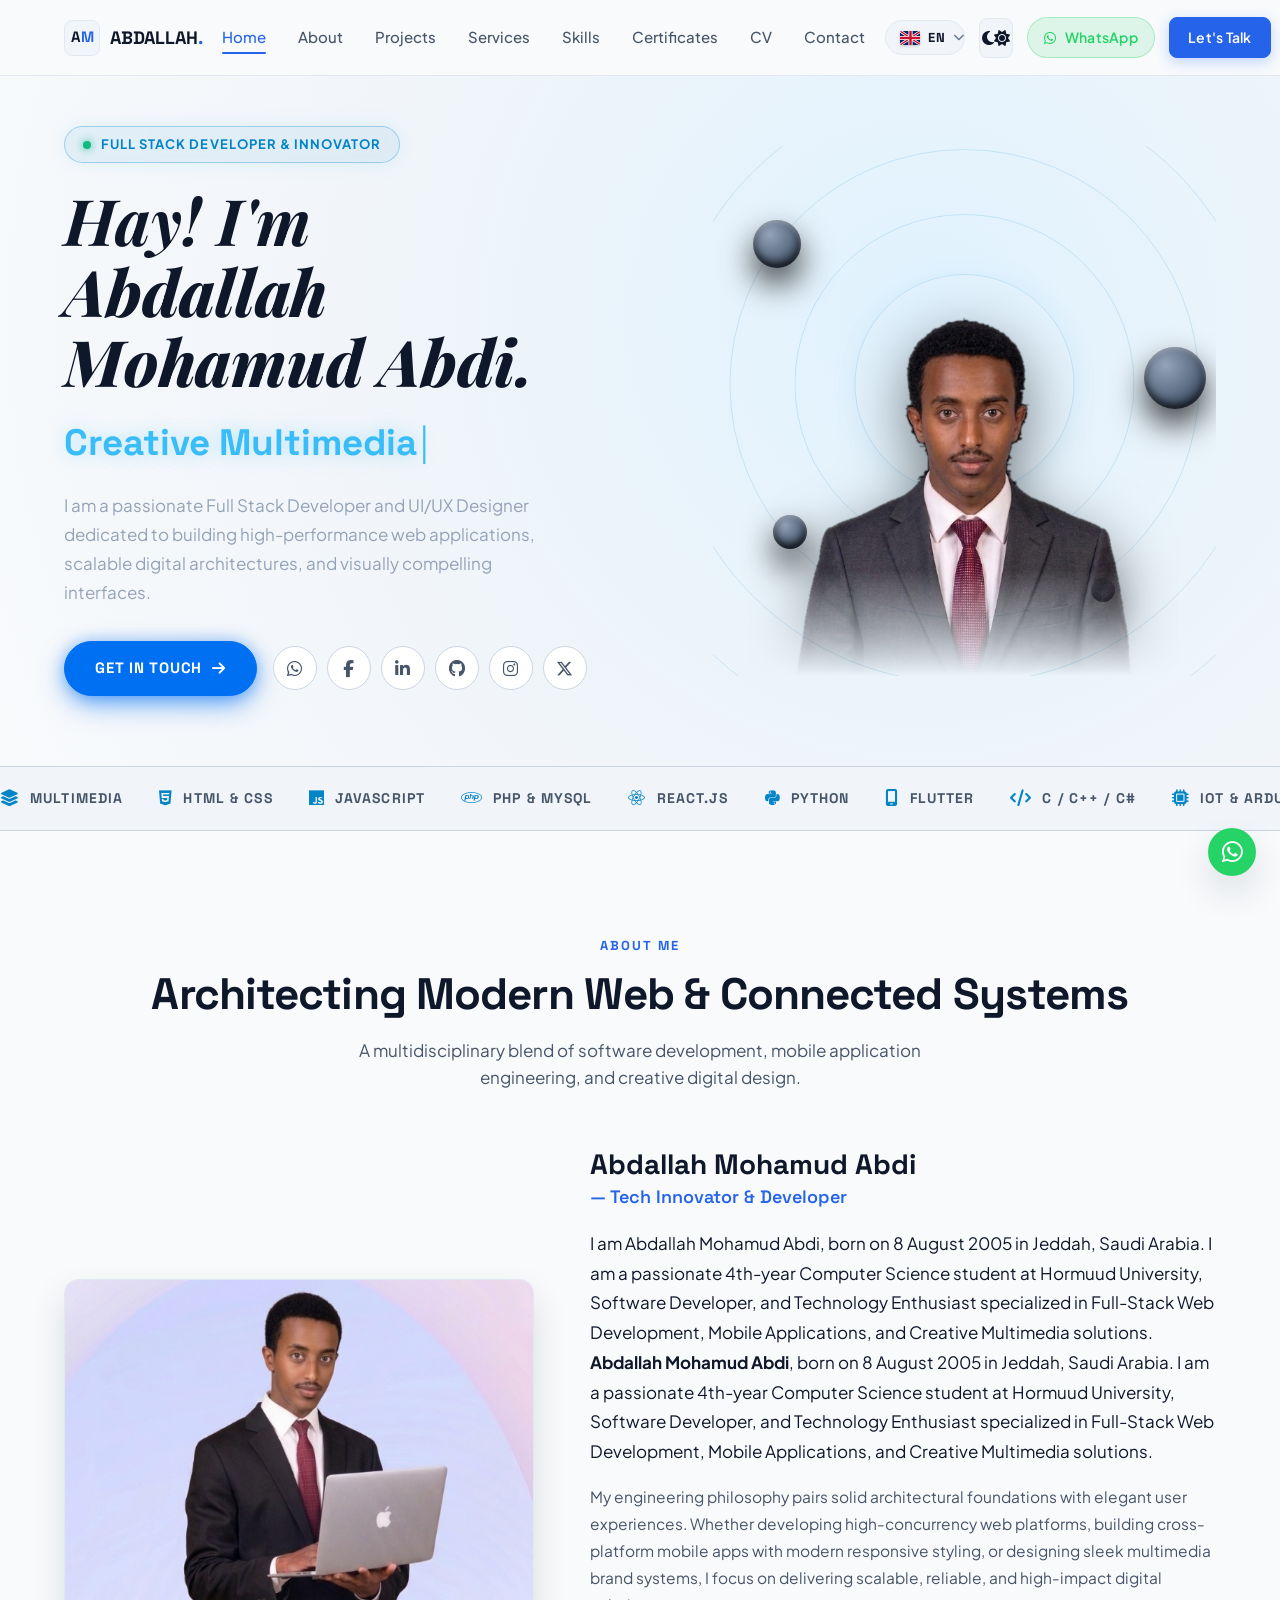
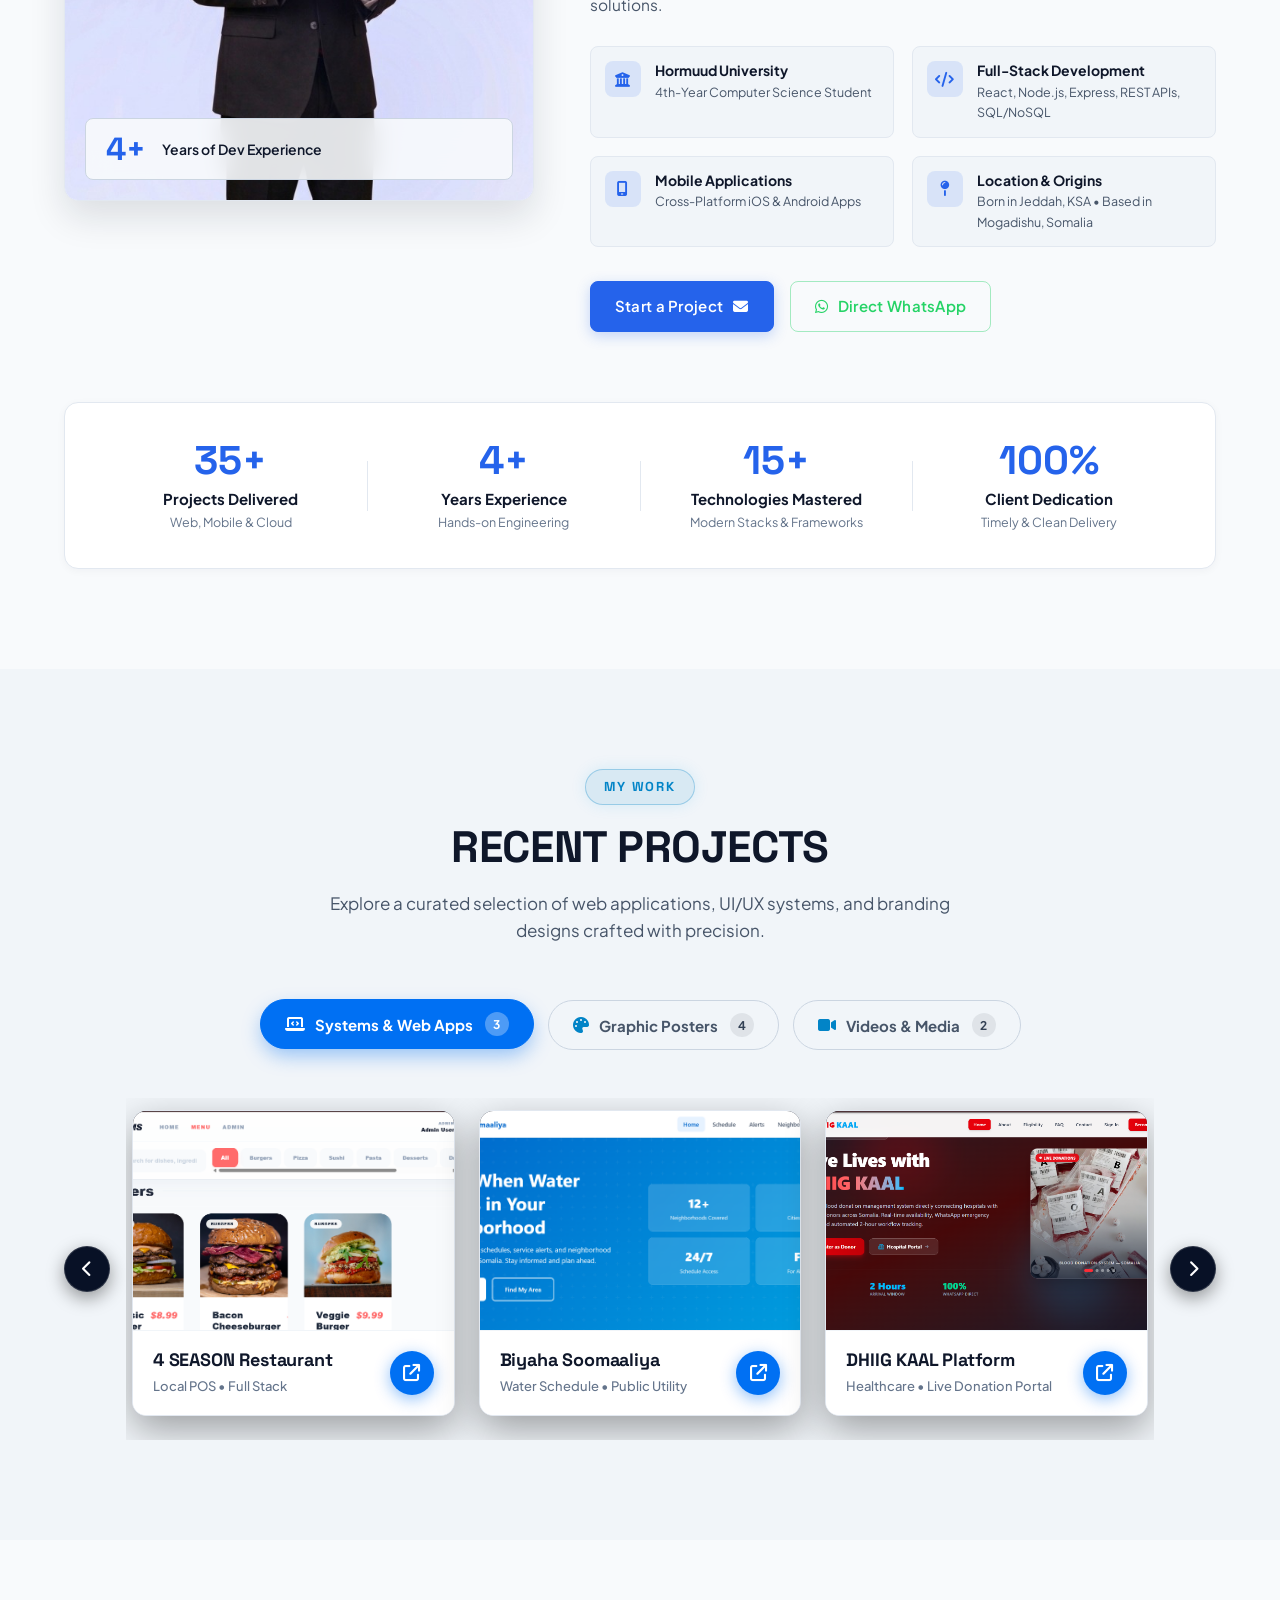
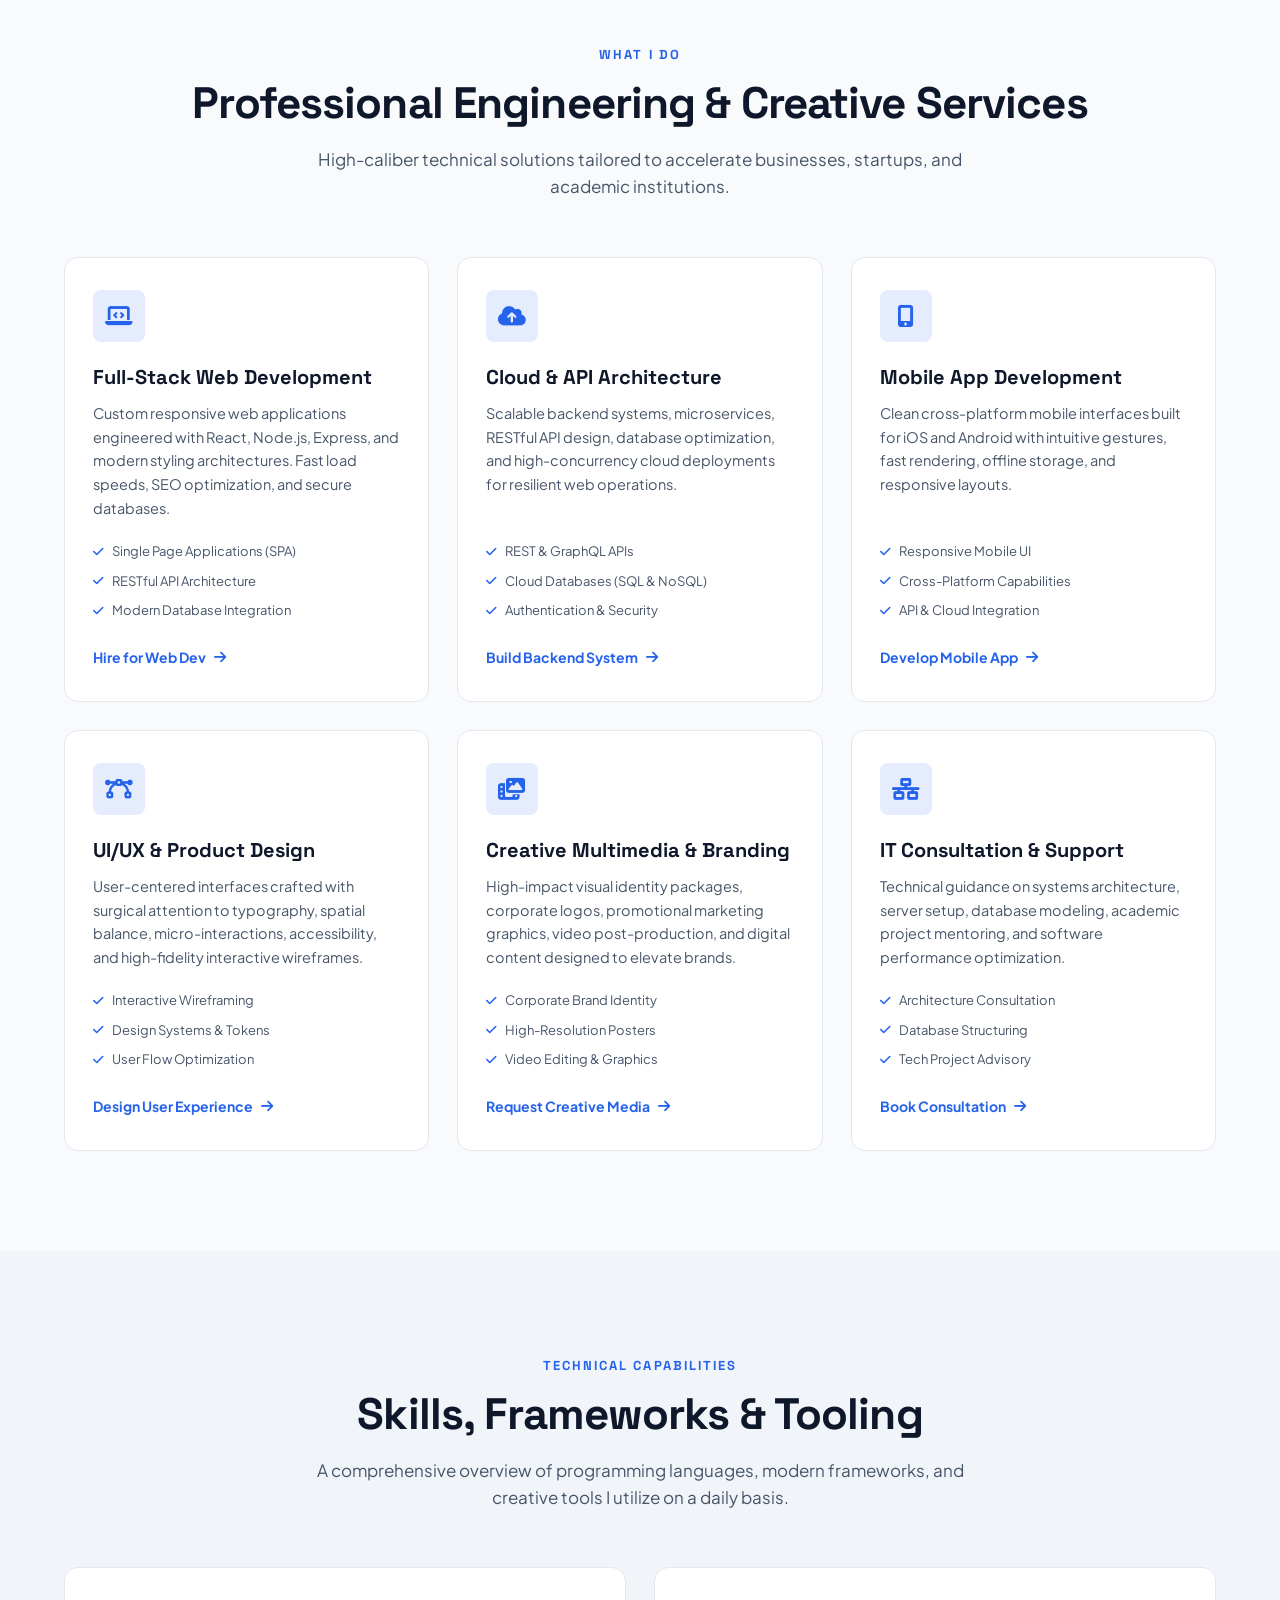
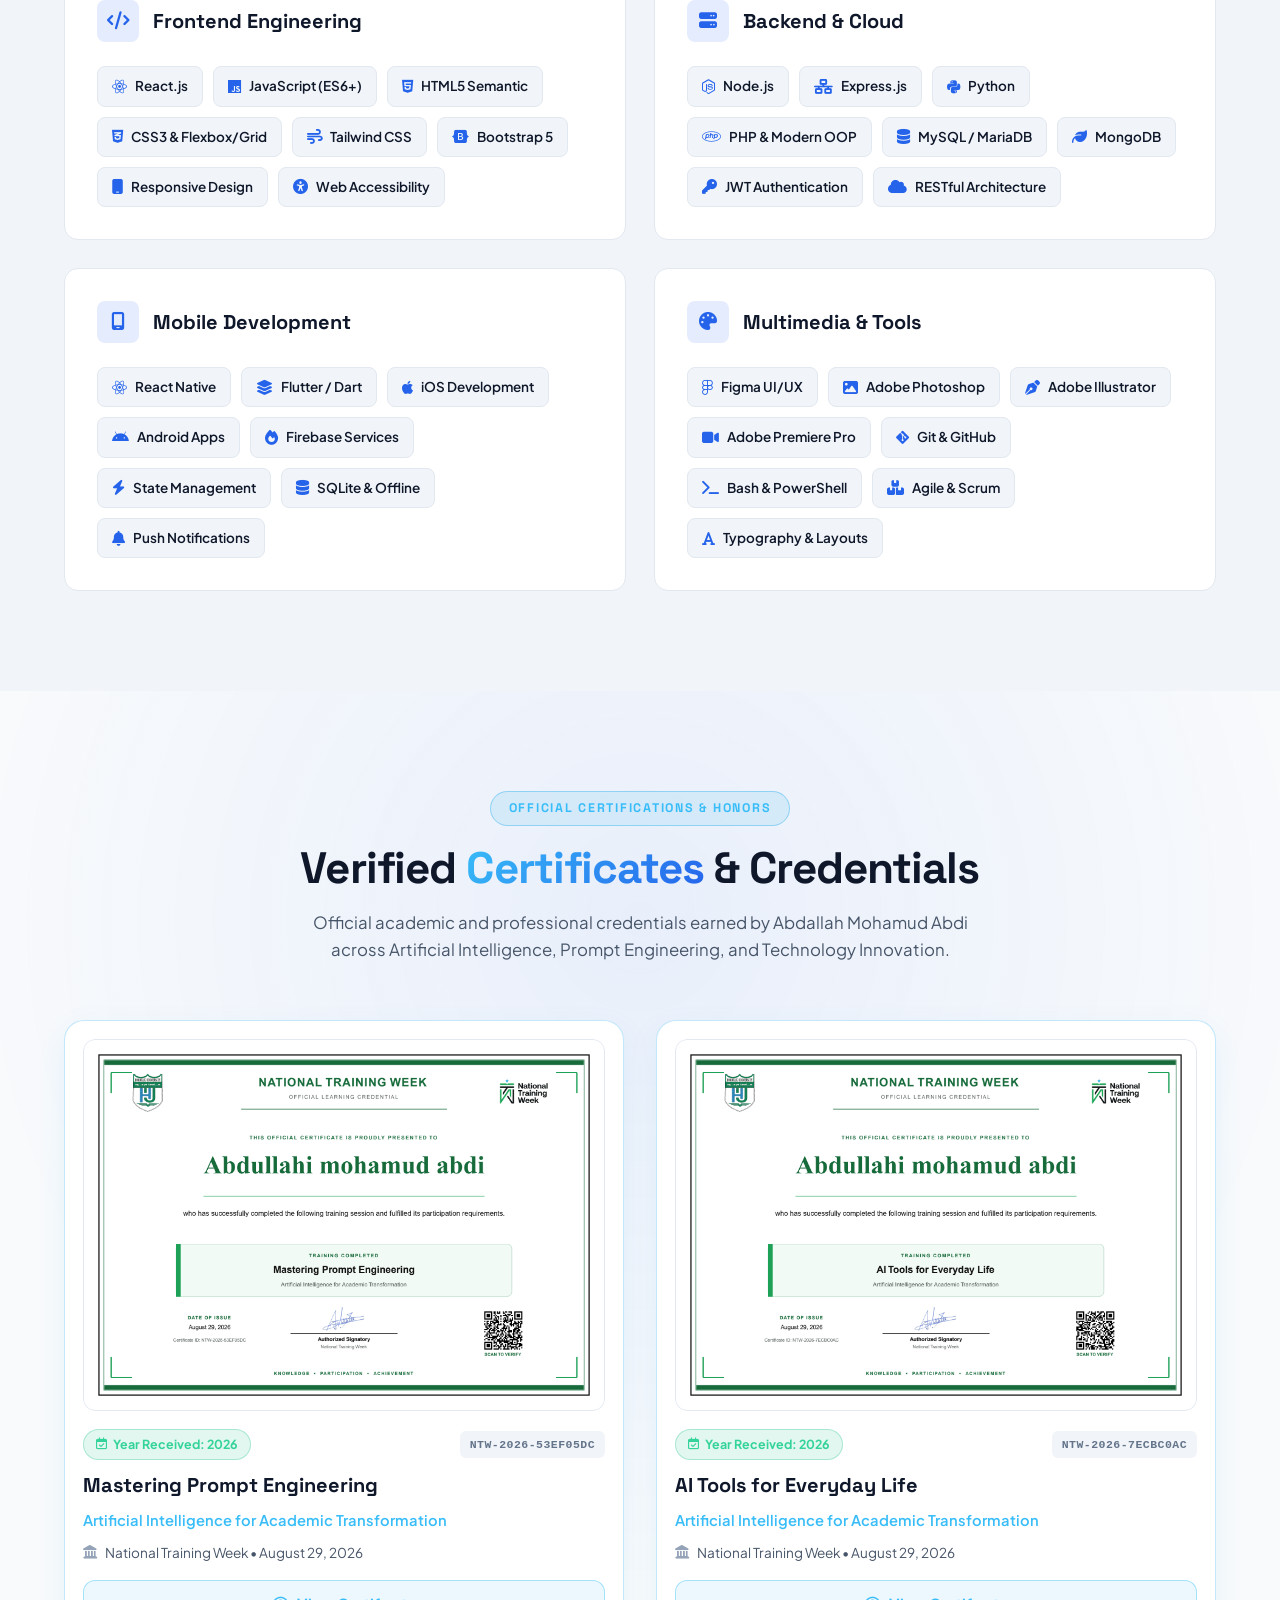
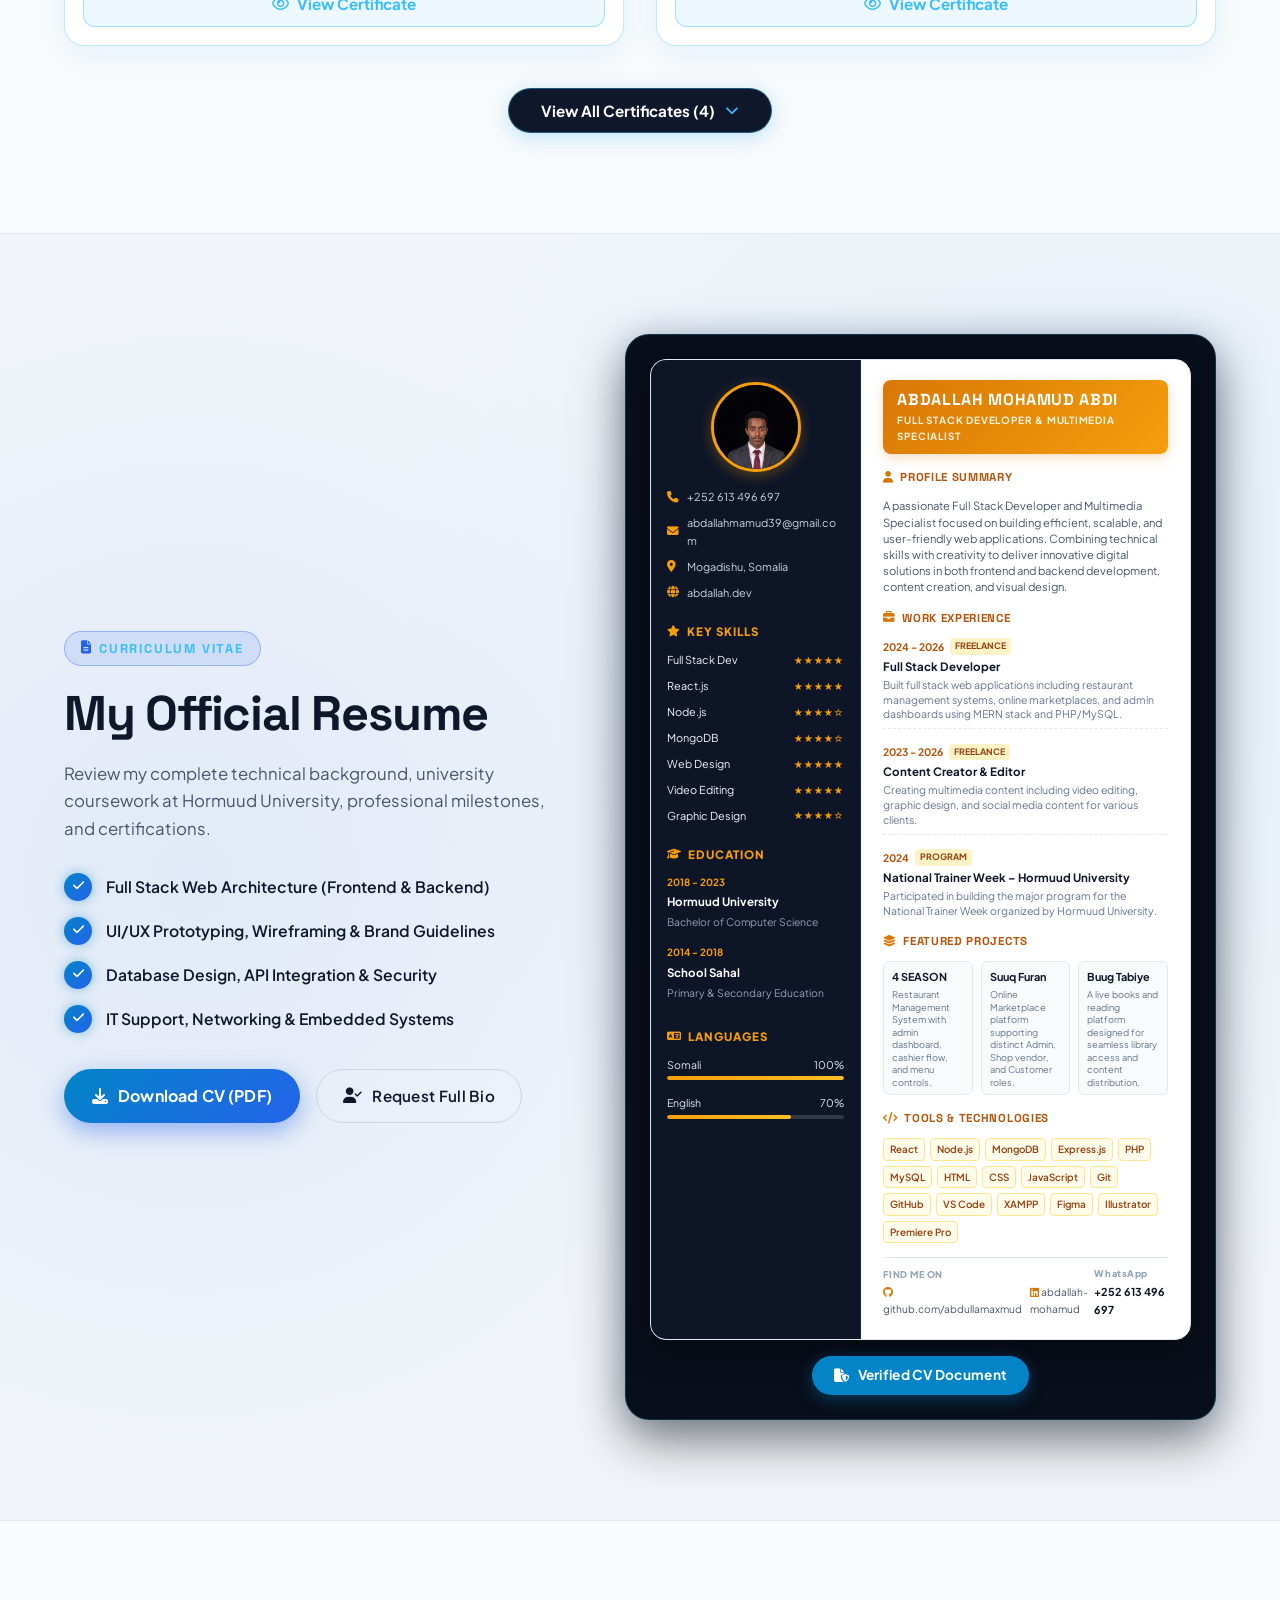
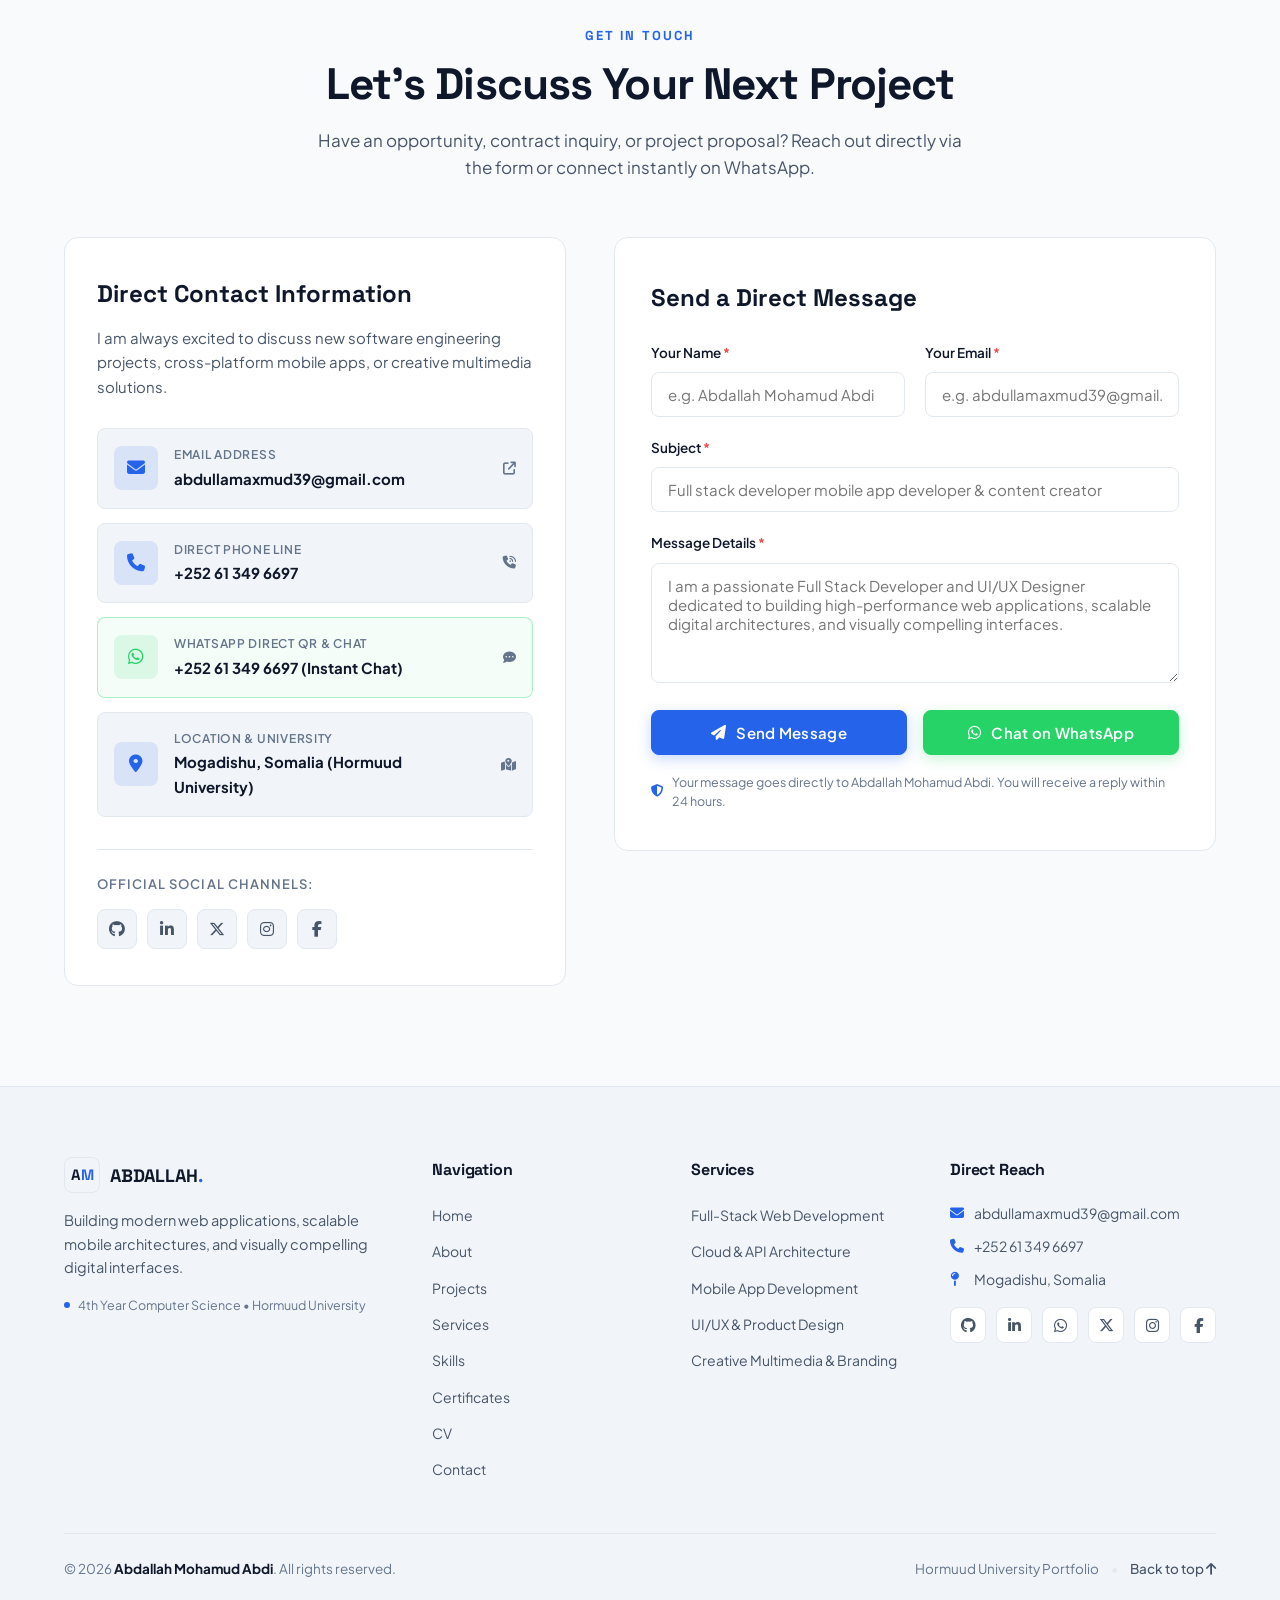
==== commit de75dc88: "Remove background from home hero portrait image to make it transparent" ====
--- a/index.html
+++ b/index.html
@@ -180,9 +180,9 @@
             <div class="floating-orb orb-4"></div>
           </div>
 
-          <!-- Studio Portrait with soft bottom blend -->
+          <!-- Studio Portrait with transparent background -->
           <div class="hero-portrait-stage">
-            <img src="assets/images/abdallah-hero.jpg" alt="Abdallah Mohamud Abdi" class="hero-portrait-img" />
+            <img src="assets/images/abdallah-hero.png" alt="Abdallah Mohamud Abdi" class="hero-portrait-img" />
           </div>
         </div>
       </div>
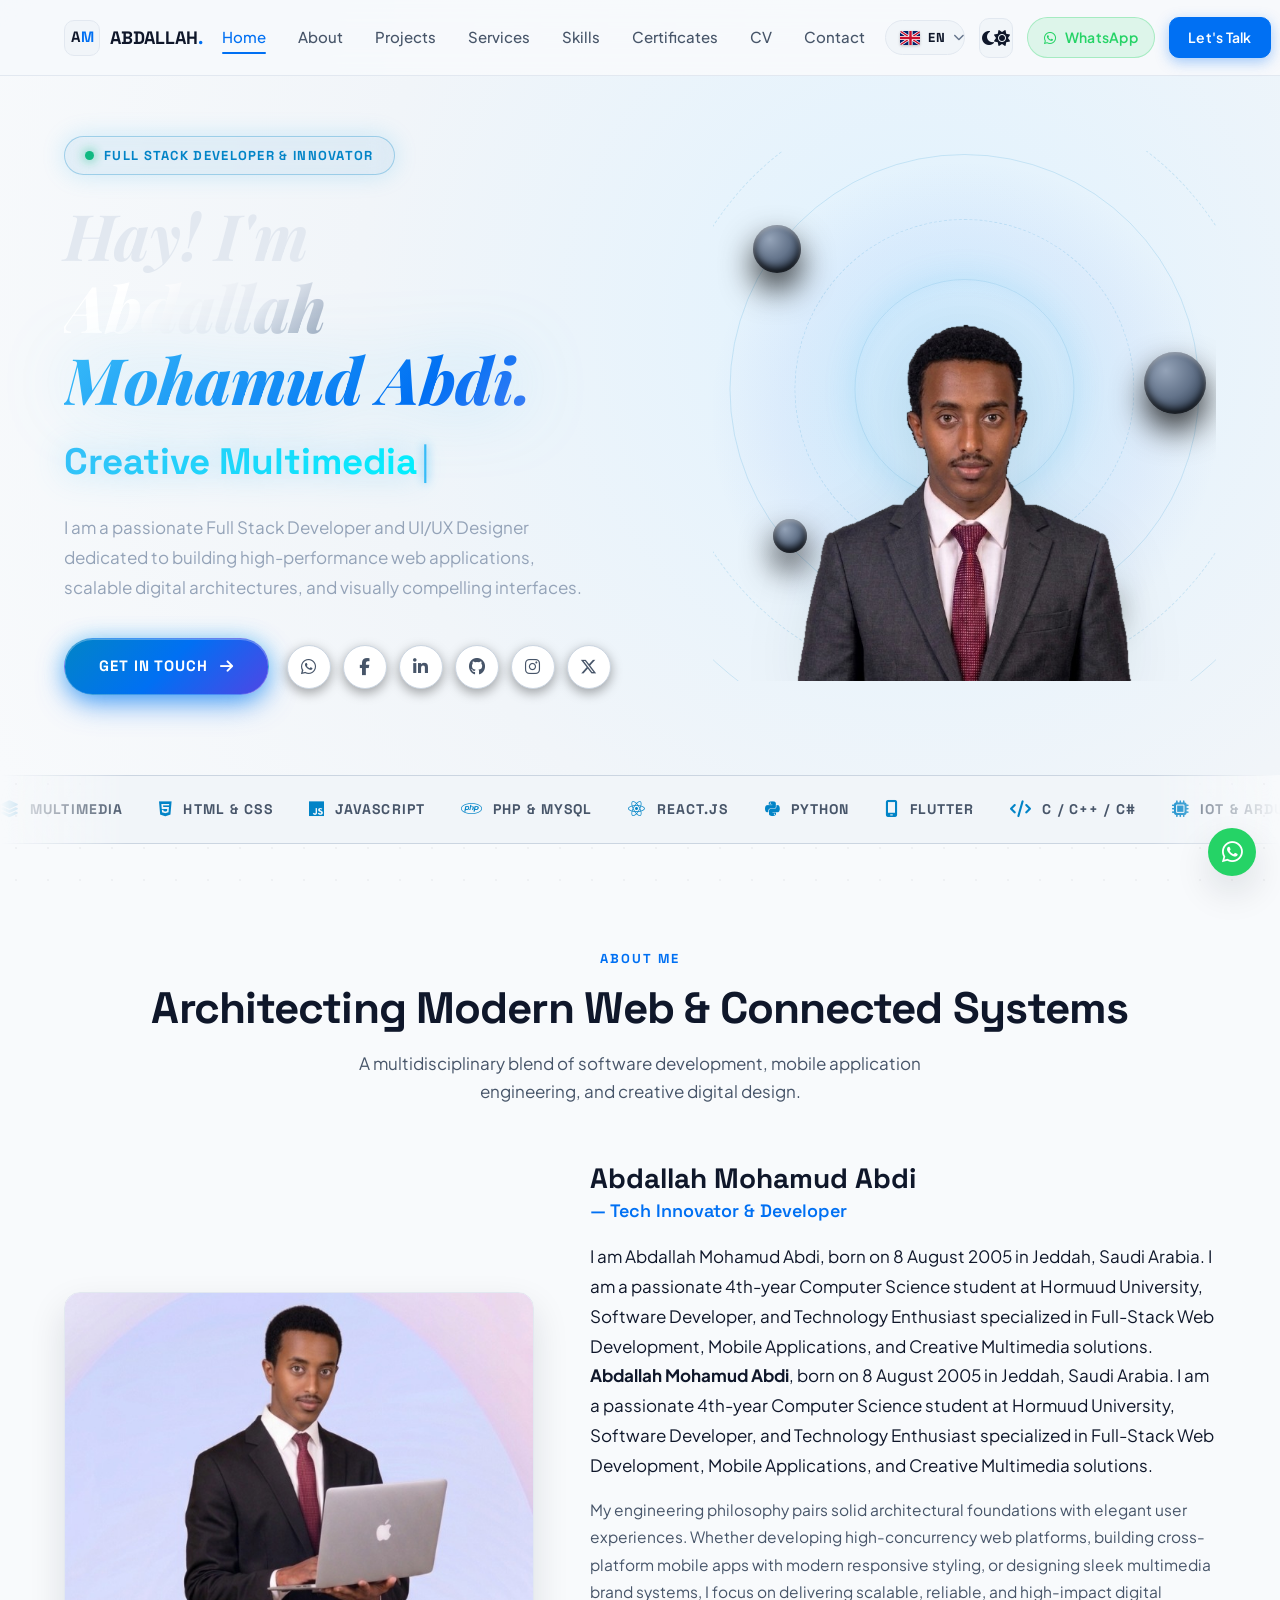
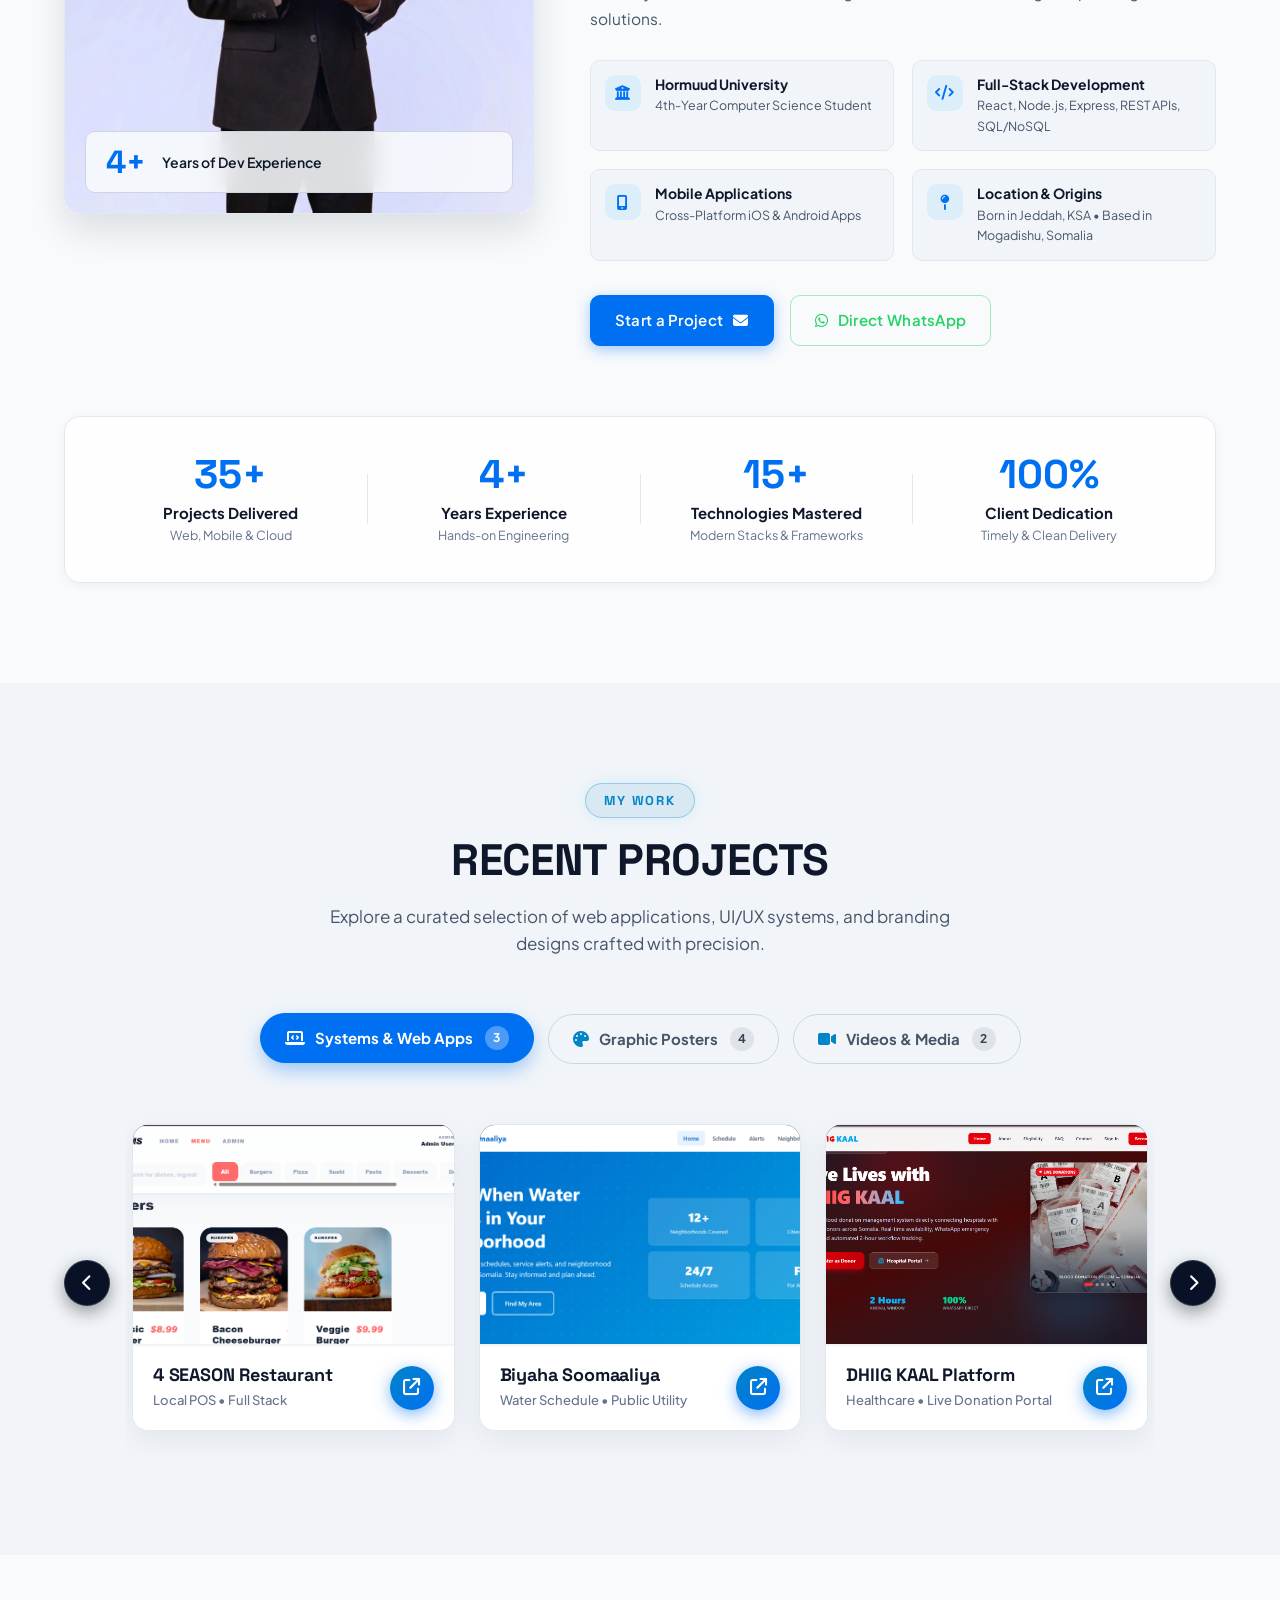
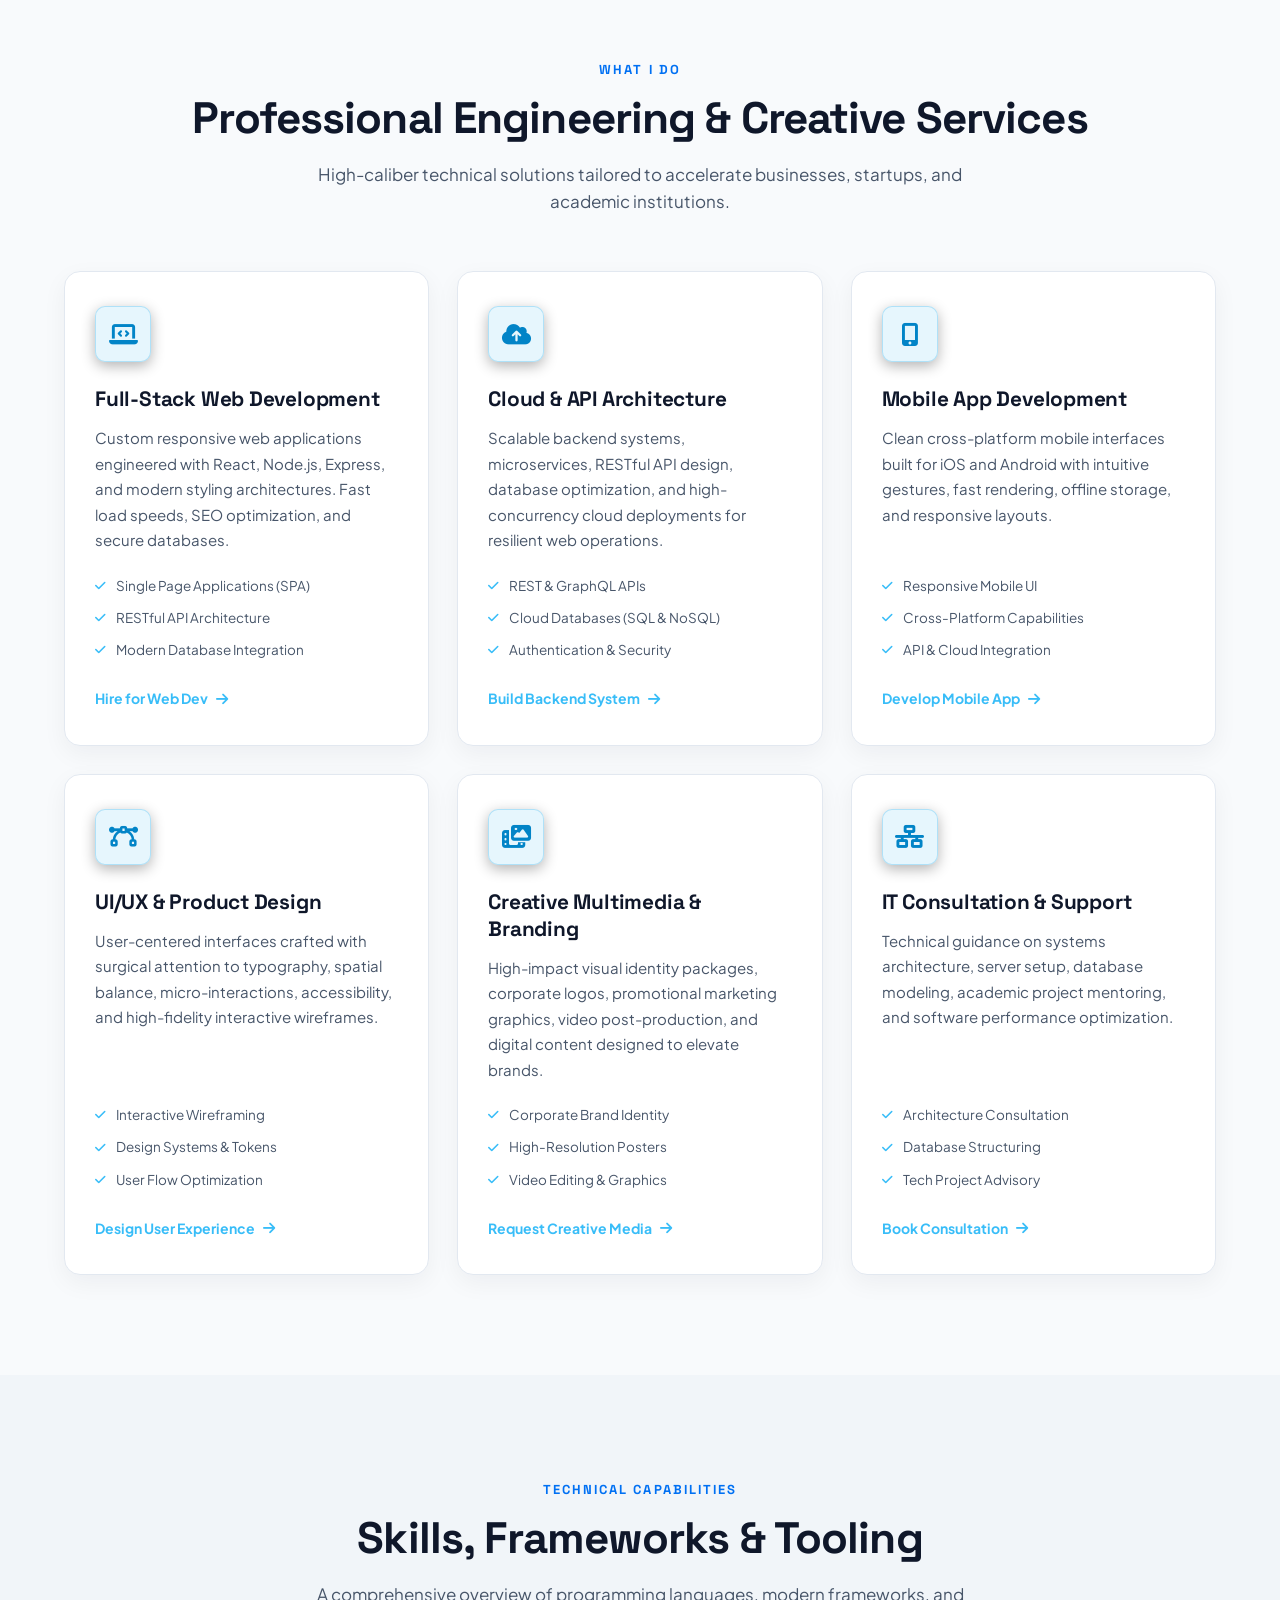
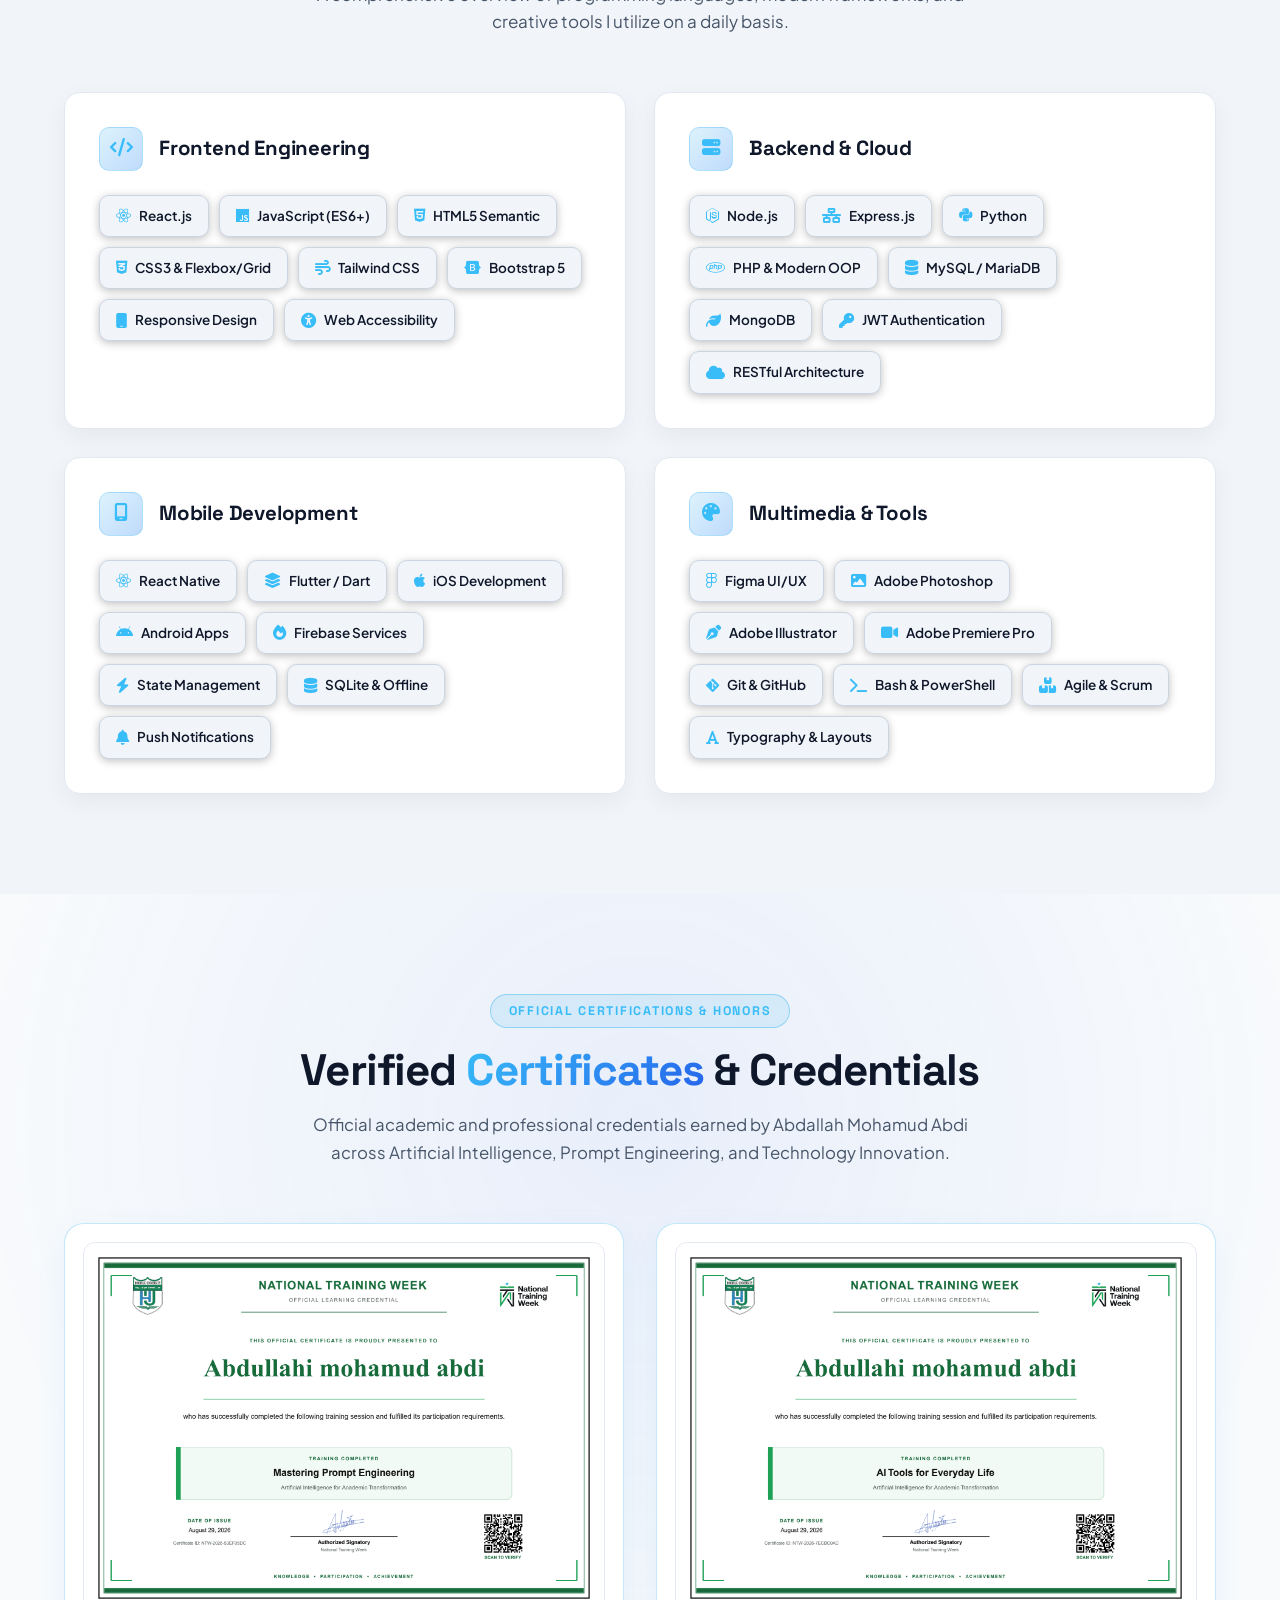
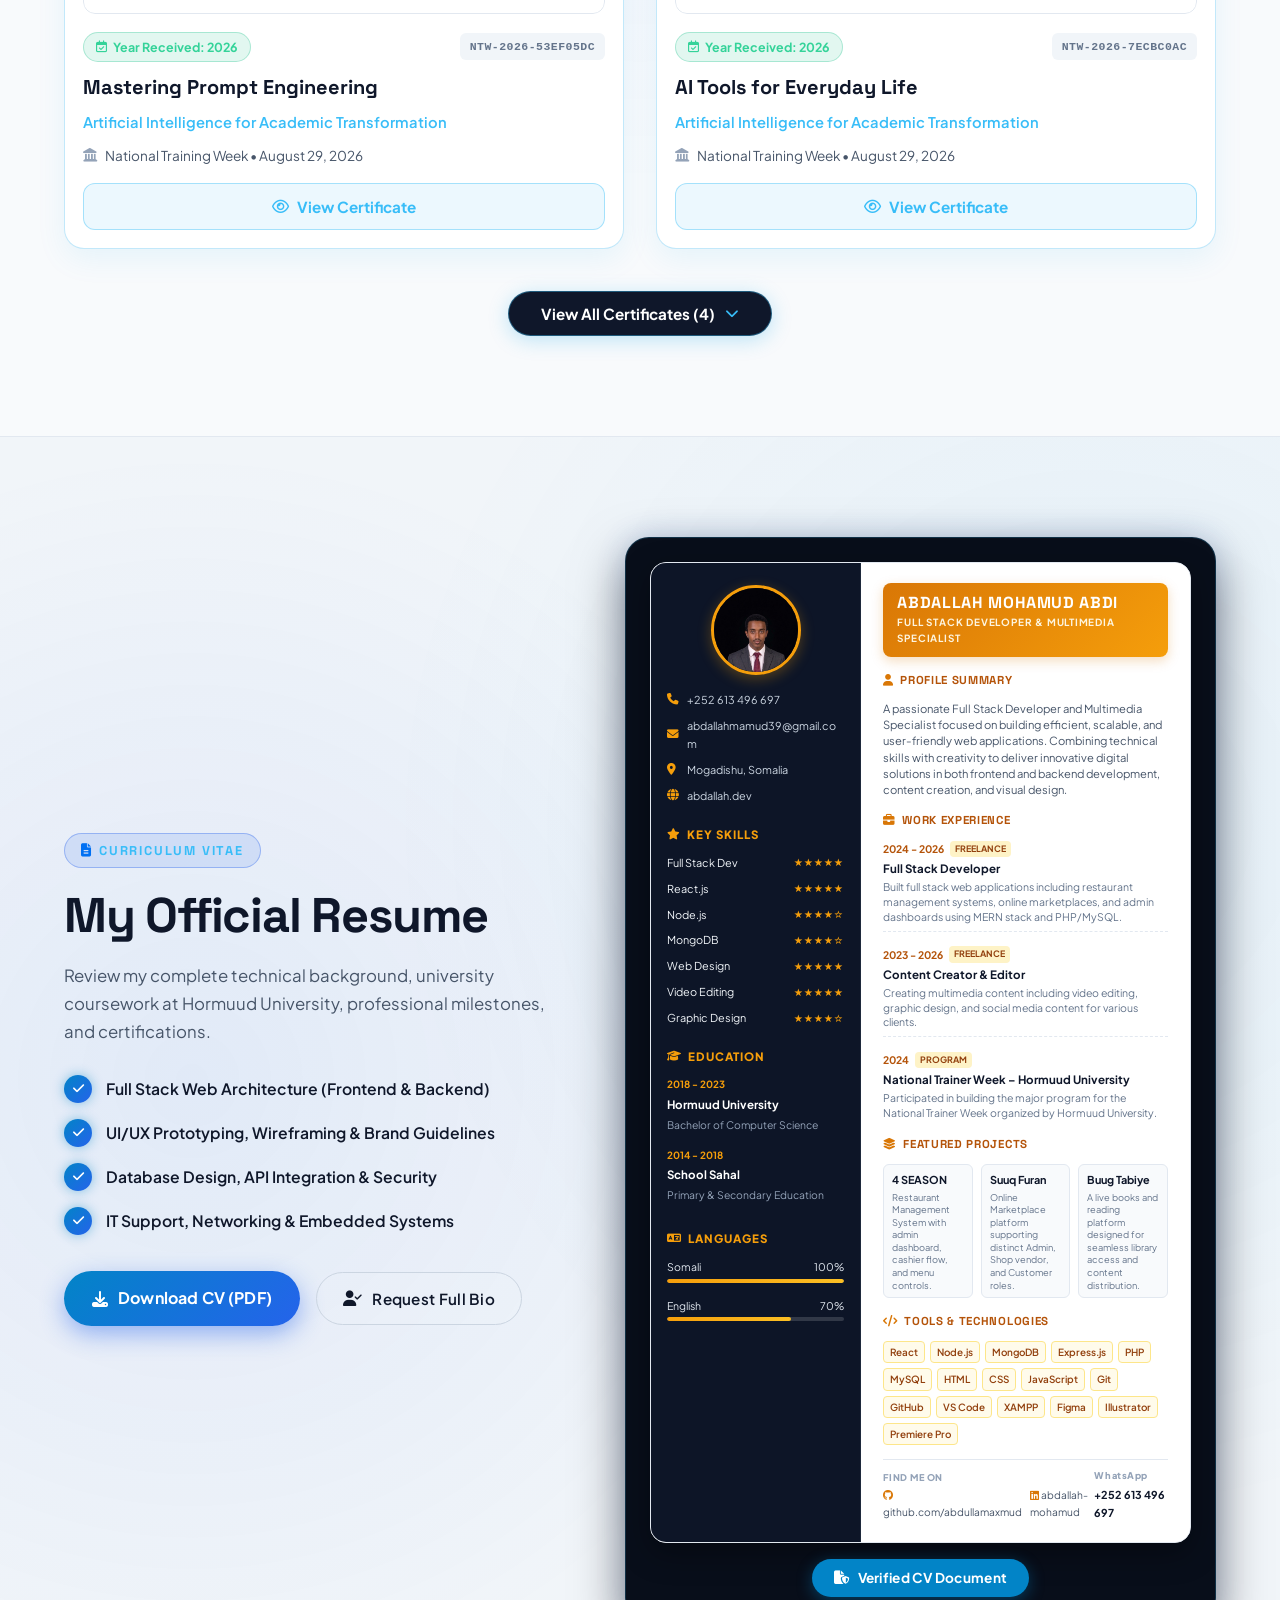
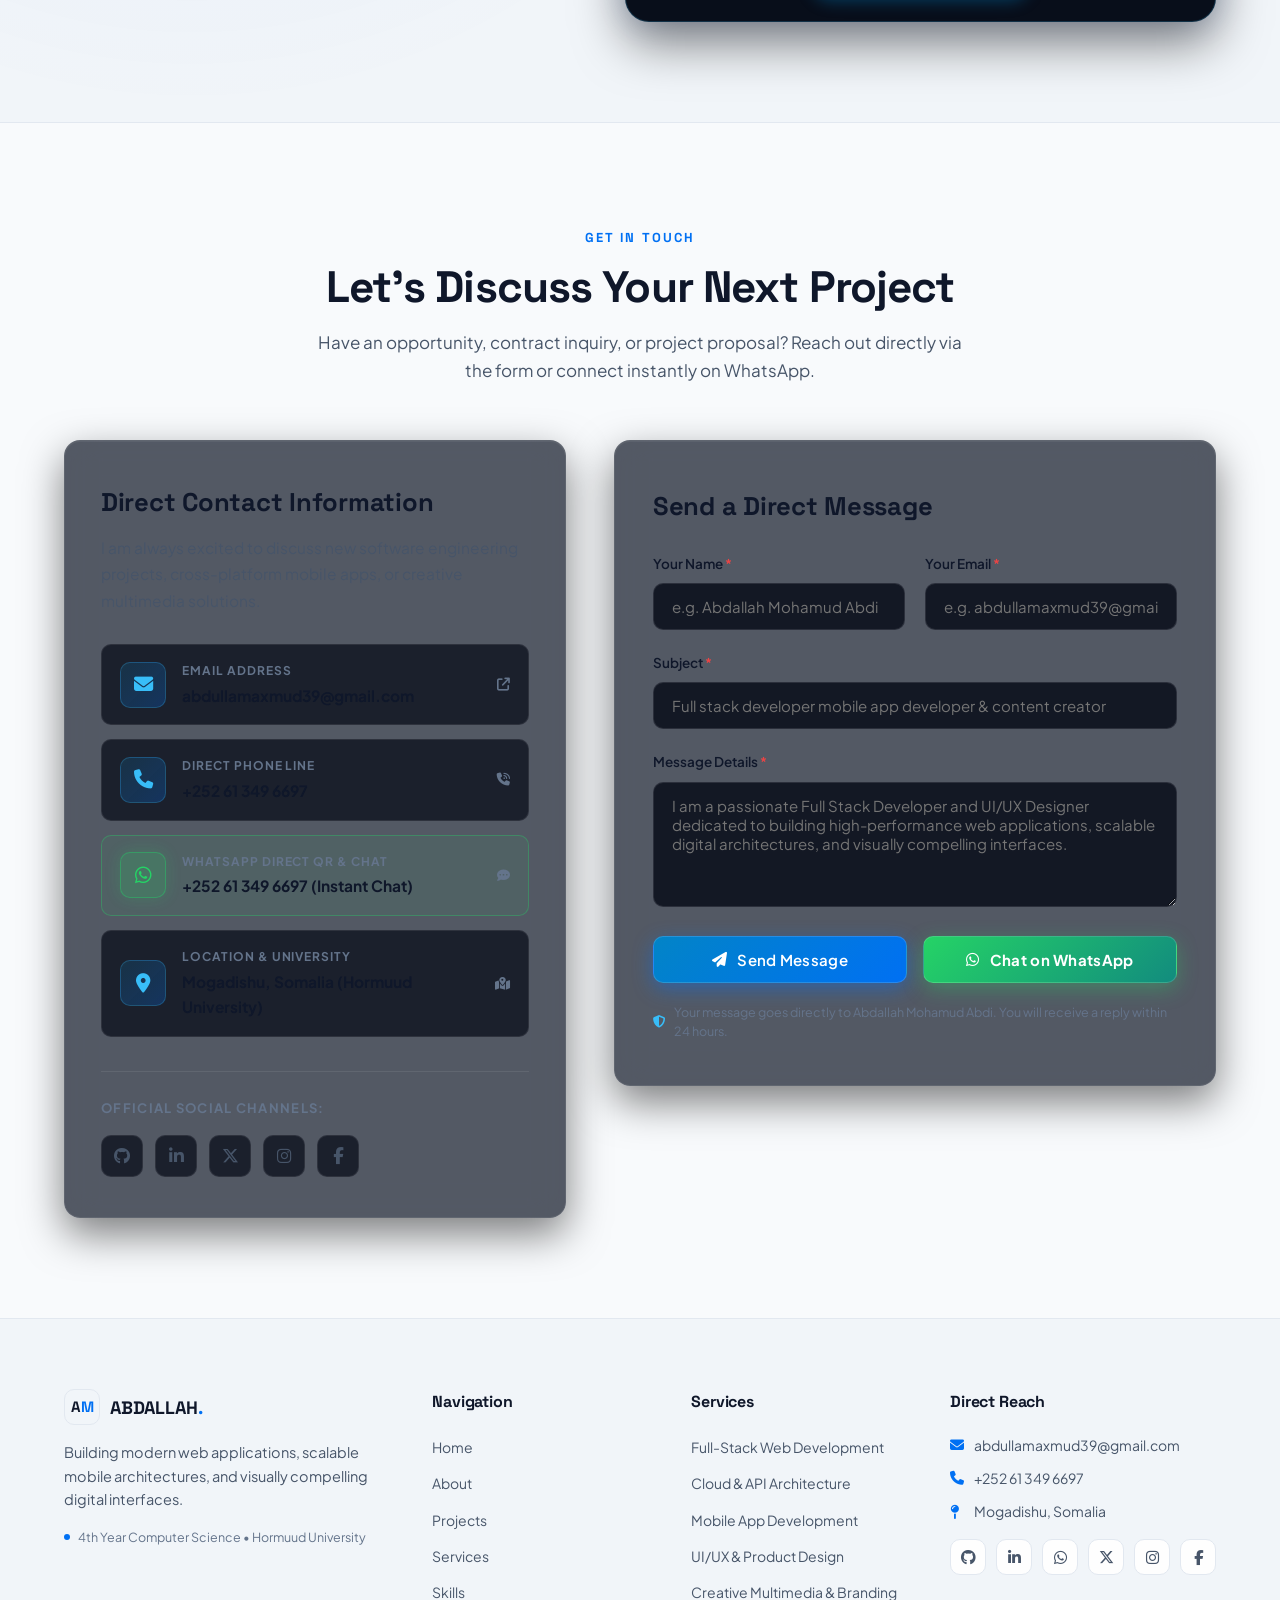
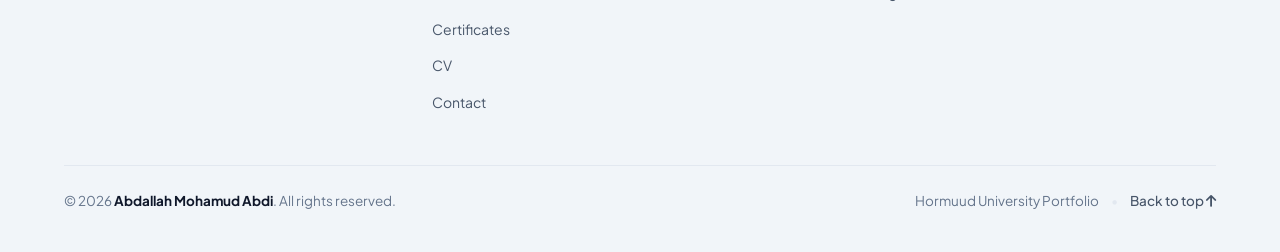
==== commit 689a7e52: "Update favicon with new profile photo and modernize portfolio UI design" ====
--- a/index.html
+++ b/index.html
@@ -5,9 +5,9 @@
   <meta charset="UTF-8" />
   <meta name="viewport" content="width=device-width, initial-scale=1.0" />
   <!-- Favicon -->
-  <link rel="icon" type="image/png" href="favicon.png?v=5" />
-  <link rel="shortcut icon" href="favicon.ico?v=5" />
-  <link rel="apple-touch-icon" href="apple-touch-icon.png?v=5" />
+  <link rel="icon" type="image/png" sizes="32x32" href="favicon.png?v=6" />
+  <link rel="shortcut icon" href="favicon.ico?v=6" />
+  <link rel="apple-touch-icon" sizes="180x180" href="apple-touch-icon.png?v=6" />
 
   <title>Abdallah Mohamud Abdi — Full-Stack Developer &amp; Software Engineer</title>
   <meta name="description" content="Personal portfolio of Abdallah Mohamud Abdi — 4th-year Computer Science student at Hormuud University, Software Developer, Mobile Application Developer, and Creative Multimedia Specialist." />
@@ -29,7 +29,7 @@
   <link rel="stylesheet" href="https://cdnjs.cloudflare.com/ajax/libs/font-awesome/6.5.1/css/all.min.css" />
 
   <!-- Stylesheet -->
-  <link rel="stylesheet" href="style.css?v=2.5" />
+  <link rel="stylesheet" href="style.css?v=3.0" />
 </head>
 <body>
 
--- a/style.css
+++ b/style.css
@@ -5,67 +5,70 @@
 
 /* ---------- Centralized Design Tokens (CSS Variables) ---------- */
 :root {
-  /* Color Palette - Dark Theme (Default) */
-  --bg-primary: #0a0c10;
-  --bg-secondary: #0f1218;
-  --bg-card: #131720;
-  --bg-card-hover: #171c27;
-  --bg-input: #0e1117;
-  --bg-glass: rgba(10, 12, 16, 0.85);
+  /* Color Palette - Dark Theme (Obsidian & Electric Cyan/Indigo) */
+  --bg-primary: #07090e;
+  --bg-secondary: #0b0f19;
+  --bg-card: rgba(13, 19, 33, 0.75);
+  --bg-card-hover: rgba(19, 28, 48, 0.85);
+  --bg-input: #090d16;
+  --bg-glass: rgba(7, 9, 14, 0.82);
 
   --text-primary: #f8fafc;
   --text-secondary: #94a3b8;
   --text-muted: #64748b;
-  --text-inverse: #0a0c10;
-
-  /* Single Refined Accent Color System */
-  --accent: #2563eb;
-  --accent-hover: #1d4ed8;
-  --accent-light: rgba(37, 99, 235, 0.12);
-  --accent-glow: rgba(37, 99, 235, 0.25);
-  --accent-border: rgba(37, 99, 235, 0.35);
+  --text-inverse: #07090e;
+
+  /* Vibrant Accent Color System */
+  --accent: #0070f3;
+  --accent-hover: #0060df;
+  --accent-cyan: #38bdf8;
+  --accent-indigo: #6366f1;
+  --accent-light: rgba(56, 189, 248, 0.12);
+  --accent-glow: rgba(0, 112, 243, 0.35);
+  --accent-border: rgba(56, 189, 248, 0.3);
 
   /* WhatsApp Brand Green */
   --whatsapp-color: #25d366;
   --whatsapp-hover: #20ba5a;
   --whatsapp-light: rgba(37, 211, 102, 0.12);
 
-  /* Borders & Dividers */
+  /* Modern Glass Borders & Dividers */
   --border-color: rgba(255, 255, 255, 0.08);
-  --border-light: rgba(255, 255, 255, 0.12);
-  --border-hover: rgba(255, 255, 255, 0.22);
-
-  /* Shadows */
-  --shadow-sm: 0 2px 8px rgba(0, 0, 0, 0.25);
-  --shadow-md: 0 8px 24px rgba(0, 0, 0, 0.35);
-  --shadow-lg: 0 16px 36px rgba(0, 0, 0, 0.45);
-  --shadow-accent: 0 8px 25px rgba(37, 99, 235, 0.25);
+  --border-light: rgba(255, 255, 255, 0.14);
+  --border-hover: rgba(56, 189, 248, 0.45);
+
+  /* Deep Atmospheric Shadows */
+  --shadow-sm: 0 2px 8px rgba(0, 0, 0, 0.35);
+  --shadow-md: 0 8px 24px rgba(0, 0, 0, 0.5);
+  --shadow-lg: 0 20px 48px rgba(0, 0, 0, 0.65);
+  --shadow-accent: 0 10px 30px rgba(0, 112, 243, 0.45);
+  --shadow-glow: 0 0 25px rgba(56, 189, 248, 0.25);
 
   /* Typography */
   --font-body: 'Plus Jakarta Sans', -apple-system, BlinkMacSystemFont, 'Segoe UI', Roboto, sans-serif;
   --font-heading: 'Space Grotesk', -apple-system, BlinkMacSystemFont, sans-serif;
 
   /* Radii */
-  --radius-sm: 8px;
-  --radius-md: 14px;
-  --radius-lg: 20px;
+  --radius-sm: 10px;
+  --radius-md: 16px;
+  --radius-lg: 24px;
   --radius-pill: 9999px;
 
   /* Layout & Spacing */
   --container-max: 1200px;
   --header-height: 76px;
   --transition-fast: 0.2s cubic-bezier(0.16, 1, 0.3, 1);
-  --transition-normal: 0.3s cubic-bezier(0.16, 1, 0.3, 1);
+  --transition-normal: 0.35s cubic-bezier(0.16, 1, 0.3, 1);
 }
 
 /* Light Theme Overrides */
 [data-theme="light"] {
   --bg-primary: #f8fafc;
   --bg-secondary: #f1f5f9;
-  --bg-card: #ffffff;
-  --bg-card-hover: #f8fafc;
+  --bg-card: rgba(255, 255, 255, 0.9);
+  --bg-card-hover: #ffffff;
   --bg-input: #ffffff;
-  --bg-glass: rgba(248, 250, 252, 0.9);
+  --bg-glass: rgba(248, 250, 252, 0.88);
 
   --text-primary: #0f172a;
   --text-secondary: #475569;
@@ -74,12 +77,13 @@
 
   --border-color: #e2e8f0;
   --border-light: #cbd5e1;
-  --border-hover: #94a3b8;
-
-  --shadow-sm: 0 2px 8px rgba(15, 23, 42, 0.04);
+  --border-hover: #0284c7;
+
+  --shadow-sm: 0 2px 8px rgba(15, 23, 42, 0.05);
   --shadow-md: 0 8px 24px rgba(15, 23, 42, 0.08);
   --shadow-lg: 0 16px 36px rgba(15, 23, 42, 0.12);
-  --shadow-accent: 0 8px 25px rgba(37, 99, 235, 0.18);
+  --shadow-accent: 0 8px 25px rgba(0, 112, 243, 0.2);
+  --shadow-glow: 0 0 25px rgba(14, 165, 233, 0.15);
 }
 
 /* ---------- Global Reset & Base Elements ---------- */
@@ -98,9 +102,37 @@
   max-width: 100vw;
 }
 
+/* Custom Scrollbars */
+::-webkit-scrollbar {
+  width: 9px;
+}
+::-webkit-scrollbar-track {
+  background: var(--bg-primary);
+}
+::-webkit-scrollbar-thumb {
+  background: #1e293b;
+  border-radius: 9999px;
+  border: 2px solid var(--bg-primary);
+}
+::-webkit-scrollbar-thumb:hover {
+  background: #0284c7;
+}
+
+::selection {
+  background: rgba(14, 165, 233, 0.35);
+  color: #ffffff;
+}
+
 body {
   font-family: var(--font-body);
   background-color: var(--bg-primary);
+  background-image: 
+    radial-gradient(at 0% 0%, rgba(37, 99, 235, 0.14) 0px, transparent 45%),
+    radial-gradient(at 100% 25%, rgba(14, 165, 233, 0.1) 0px, transparent 50%),
+    radial-gradient(at 50% 65%, rgba(99, 102, 241, 0.08) 0px, transparent 50%),
+    radial-gradient(rgba(255, 255, 255, 0.035) 1px, transparent 1px);
+  background-size: 100% 100%, 100% 100%, 100% 100%, 32px 32px;
+  background-attachment: fixed;
   color: var(--text-primary);
   line-height: 1.65;
   overflow-x: hidden;
@@ -109,6 +141,16 @@
   transition: background-color var(--transition-normal), color var(--transition-normal);
   text-rendering: optimizeLegibility;
   -webkit-font-smoothing: antialiased;
+}
+
+[data-theme="light"] body {
+  background-color: #f8fafc;
+  background-image: 
+    radial-gradient(at 0% 0%, rgba(14, 165, 233, 0.07) 0px, transparent 45%),
+    radial-gradient(at 100% 25%, rgba(37, 99, 235, 0.05) 0px, transparent 50%),
+    radial-gradient(rgba(15, 23, 42, 0.04) 1px, transparent 1px);
+  background-size: 100% 100%, 100% 100%, 32px 32px;
+  background-attachment: fixed;
 }
 
 body.menu-open {
@@ -591,16 +633,14 @@
 }
 
 /* ==========================================================================
-   HERO SECTION
-/* ==========================================================================
-   HERO SECTION (REDESIGNED TO MATCH REFERENCE SCREENSHOT)
+   HERO SECTION (AWWWARDS-TIER MODERN & EDITORIAL FUSION)
    ========================================================================== */
 .hero-section {
-  padding-top: 50px;
-  padding-bottom: 70px;
+  padding-top: 60px;
+  padding-bottom: 80px;
   position: relative;
   overflow: hidden;
-  background: radial-gradient(circle at 72% 35%, #0d1e3d 0%, #060b18 55%, #030712 100%);
+  background: radial-gradient(circle at 72% 38%, rgba(14, 165, 233, 0.18) 0%, rgba(13, 30, 61, 0.7) 35%, #050811 75%);
 }
 
 .hero-grid {
@@ -617,27 +657,35 @@
   display: inline-flex;
   align-items: center;
   gap: 10px;
-  padding: 7px 18px;
-  border-radius: 9999px;
+  padding: 8px 20px;
+  border-radius: var(--radius-pill);
   background: rgba(14, 165, 233, 0.08);
-  border: 1px solid rgba(56, 189, 248, 0.28);
+  border: 1px solid rgba(56, 189, 248, 0.35);
+  font-family: var(--font-heading);
   font-size: 0.8125rem;
   font-weight: 700;
   color: #38bdf8;
-  letter-spacing: 0.08em;
+  letter-spacing: 0.1em;
   text-transform: uppercase;
-  margin-bottom: 22px;
-  box-shadow: 0 0 20px rgba(14, 165, 233, 0.1);
-  backdrop-filter: blur(8px);
-  -webkit-backdrop-filter: blur(8px);
+  margin-bottom: 24px;
+  box-shadow: 0 0 25px rgba(14, 165, 233, 0.18), inset 0 1px 0 rgba(255, 255, 255, 0.1);
+  backdrop-filter: blur(12px);
+  -webkit-backdrop-filter: blur(12px);
+  transition: all var(--transition-fast);
+}
+
+.status-pill-modern:hover {
+  border-color: #38bdf8;
+  box-shadow: 0 0 30px rgba(14, 165, 233, 0.35);
+  transform: translateY(-1px);
 }
 
 .pulse-emerald {
-  width: 8px;
-  height: 8px;
+  width: 9px;
+  height: 9px;
   border-radius: 50%;
   background-color: #10b981;
-  box-shadow: 0 0 10px #10b981;
+  box-shadow: 0 0 12px #10b981;
   animation: pulseEmerald 2s infinite cubic-bezier(0.66, 0, 0, 1);
 }
 
@@ -647,8 +695,8 @@
     box-shadow: 0 0 0 0 rgba(16, 185, 129, 0.7);
   }
   70% {
-    transform: scale(1);
-    box-shadow: 0 0 0 8px rgba(16, 185, 129, 0);
+    transform: scale(1.1);
+    box-shadow: 0 0 0 10px rgba(16, 185, 129, 0);
   }
   100% {
     transform: scale(0.95);
@@ -656,21 +704,23 @@
   }
 }
 
-/* Hero Title - Serif Italic matching reference screenshot */
+/* Hero Title - Editorial Serif Italic with Luxurious Gradients */
 .hero-title-serif {
   font-family: 'Playfair Display', Georgia, serif;
   font-style: italic;
   font-weight: 700;
-  line-height: 1.1;
+  line-height: 1.12;
   color: #ffffff;
-  margin-bottom: 16px;
-  letter-spacing: -0.01em;
+  margin-bottom: 18px;
+  letter-spacing: -0.015em;
 }
 
 .hero-title-serif .hero-greeting {
   display: block;
   font-size: clamp(2.6rem, 5vw, 4.2rem);
   font-weight: 700;
+  color: #e2e8f0;
+  letter-spacing: -0.01em;
 }
 
 .hero-title-serif .hero-name-bold {
@@ -678,36 +728,46 @@
   font-size: clamp(2.6rem, 5vw, 4.2rem);
   font-weight: 800;
   margin-right: 8px;
+  background: linear-gradient(135deg, #ffffff 30%, #e2e8f0 70%, #94a3b8 100%);
+  -webkit-background-clip: text;
+  -webkit-text-fill-color: transparent;
 }
 
 .hero-title-serif .hero-surname-bold {
   display: block;
   font-size: clamp(2.6rem, 5vw, 4.2rem);
   font-weight: 800;
-}
-
-/* Dynamic Typing Role in Vibrant Cyan */
+  background: linear-gradient(135deg, #38bdf8 0%, #0070f3 60%, #818cf8 100%);
+  -webkit-background-clip: text;
+  -webkit-text-fill-color: transparent;
+  filter: drop-shadow(0 0 35px rgba(56, 189, 248, 0.3));
+}
+
+/* Dynamic Typing Role in Luminous Cyan */
 .hero-typing-role {
   font-family: var(--font-heading);
   font-size: clamp(1.6rem, 3.2vw, 2.3rem);
   font-weight: 800;
   color: #38bdf8;
   min-height: 44px;
-  margin-bottom: 18px;
+  margin-bottom: 20px;
   display: flex;
   align-items: center;
 }
 
 .hero-typing-role .typing-text {
-  color: #38bdf8;
-  text-shadow: 0 0 20px rgba(56, 189, 248, 0.35);
+  background: linear-gradient(135deg, #38bdf8 0%, #00f2fe 100%);
+  -webkit-background-clip: text;
+  -webkit-text-fill-color: transparent;
+  filter: drop-shadow(0 0 16px rgba(56, 189, 248, 0.45));
 }
 
 .hero-typing-role .typing-cursor {
   color: #38bdf8;
   font-weight: 300;
   animation: blinkCursor 0.8s infinite;
-  margin-left: 3px;
+  margin-left: 4px;
+  text-shadow: 0 0 10px #38bdf8;
 }
 
 @keyframes blinkCursor {
@@ -718,55 +778,63 @@
 .hero-description {
   font-size: 1.0625rem;
   color: #94a3b8;
-  line-height: 1.7;
-  max-width: 500px;
-  margin-bottom: 34px;
+  line-height: 1.75;
+  max-width: 520px;
+  margin-bottom: 36px;
 }
 
 /* Combined Action Row (CTA Button + Social Circles) */
 .hero-action-row {
   display: flex;
   align-items: center;
-  gap: 16px;
+  gap: 18px;
   flex-wrap: wrap;
 }
 
 .btn-hero-glow {
   display: inline-flex;
   align-items: center;
-  gap: 10px;
-  padding: 14px 30px;
-  border-radius: 9999px;
-  background: #0070f3;
+  gap: 12px;
+  padding: 15px 34px;
+  border-radius: var(--radius-pill);
+  background: linear-gradient(135deg, #0284c7 0%, #0070f3 50%, #4f46e5 100%);
   color: #ffffff;
   font-family: var(--font-heading);
   font-size: 0.9375rem;
   font-weight: 800;
-  letter-spacing: 0.05em;
+  letter-spacing: 0.06em;
   text-transform: uppercase;
-  border: 1px solid #0070f3;
-  box-shadow: 0 10px 28px -4px rgba(0, 112, 243, 0.65), 0 0 16px rgba(0, 112, 243, 0.35);
-  transition: all 0.25s cubic-bezier(0.16, 1, 0.3, 1);
+  border: 1px solid rgba(255, 255, 255, 0.25);
+  box-shadow: 0 10px 30px -4px rgba(0, 112, 243, 0.7), 0 0 20px rgba(56, 189, 248, 0.4), inset 0 1px 0 rgba(255, 255, 255, 0.3);
+  transition: all 0.3s cubic-bezier(0.16, 1, 0.3, 1);
   cursor: pointer;
   text-decoration: none;
 }
 
+.btn-hero-glow i {
+  transition: transform 0.25s ease;
+}
+
 .btn-hero-glow:hover {
-  background: #0060df;
-  border-color: #0060df;
-  transform: translateY(-2px);
-  box-shadow: 0 14px 34px -4px rgba(0, 112, 243, 0.8), 0 0 24px rgba(0, 112, 243, 0.5);
+  background: linear-gradient(135deg, #0369a1 0%, #0060df 50%, #4338ca 100%);
+  border-color: rgba(255, 255, 255, 0.4);
+  transform: translateY(-3px) scale(1.02);
+  box-shadow: 0 16px 40px -4px rgba(0, 112, 243, 0.85), 0 0 30px rgba(56, 189, 248, 0.6);
   color: #ffffff;
 }
 
+.btn-hero-glow:hover i {
+  transform: translateX(4px);
+}
+
 .btn-hero-glow:active {
-  transform: scale(0.97);
+  transform: scale(0.98);
 }
 
 .hero-social-circles {
   display: flex;
   align-items: center;
-  gap: 10px;
+  gap: 12px;
 }
 
 .social-circle-btn {
@@ -776,60 +844,61 @@
   display: flex;
   align-items: center;
   justify-content: center;
-  background: rgba(15, 23, 42, 0.65);
-  border: 1px solid rgba(255, 255, 255, 0.12);
+  background: rgba(13, 20, 36, 0.75);
+  border: 1px solid rgba(255, 255, 255, 0.1);
   color: #94a3b8;
   font-size: 1.0625rem;
-  backdrop-filter: blur(8px);
-  -webkit-backdrop-filter: blur(8px);
-  transition: all 0.25s cubic-bezier(0.16, 1, 0.3, 1);
+  backdrop-filter: blur(10px);
+  -webkit-backdrop-filter: blur(10px);
+  transition: all 0.28s cubic-bezier(0.16, 1, 0.3, 1);
   text-decoration: none;
+  box-shadow: 0 4px 12px rgba(0, 0, 0, 0.35);
 }
 
 .social-circle-btn:hover {
-  transform: translateY(-3px);
+  transform: translateY(-4px) scale(1.08);
 }
 
 .social-circle-btn.whatsapp:hover {
   border-color: #25d366;
   color: #25d366;
-  background: rgba(37, 211, 102, 0.12);
-  box-shadow: 0 0 16px rgba(37, 211, 102, 0.3);
+  background: rgba(37, 211, 102, 0.15);
+  box-shadow: 0 0 20px rgba(37, 211, 102, 0.4);
 }
 
 .social-circle-btn.facebook:hover {
   border-color: #1877f2;
   color: #1877f2;
-  background: rgba(24, 119, 242, 0.12);
-  box-shadow: 0 0 16px rgba(24, 119, 242, 0.3);
+  background: rgba(24, 119, 242, 0.15);
+  box-shadow: 0 0 20px rgba(24, 119, 242, 0.4);
 }
 
 .social-circle-btn.linkedin:hover {
   border-color: #0a66c2;
   color: #0a66c2;
-  background: rgba(10, 102, 194, 0.12);
-  box-shadow: 0 0 16px rgba(10, 102, 194, 0.3);
+  background: rgba(10, 102, 194, 0.15);
+  box-shadow: 0 0 20px rgba(10, 102, 194, 0.4);
 }
 
 .social-circle-btn.github:hover {
   border-color: #f8fafc;
   color: #f8fafc;
-  background: rgba(255, 255, 255, 0.12);
-  box-shadow: 0 0 16px rgba(255, 255, 255, 0.2);
+  background: rgba(255, 255, 255, 0.15);
+  box-shadow: 0 0 20px rgba(255, 255, 255, 0.3);
 }
 
 .social-circle-btn.instagram:hover {
   border-color: #e1306c;
   color: #e1306c;
-  background: rgba(225, 48, 108, 0.12);
-  box-shadow: 0 0 16px rgba(225, 48, 108, 0.3);
+  background: rgba(225, 48, 108, 0.15);
+  box-shadow: 0 0 20px rgba(225, 48, 108, 0.4);
 }
 
 .social-circle-btn.twitter:hover {
   border-color: #38bdf8;
   color: #38bdf8;
-  background: rgba(56, 189, 248, 0.12);
-  box-shadow: 0 0 16px rgba(56, 189, 248, 0.3);
+  background: rgba(56, 189, 248, 0.15);
+  box-shadow: 0 0 20px rgba(56, 189, 248, 0.4);
 }
 
 /* Hero Right Column Visual: Orbit Rings & 3D Spheres */
@@ -853,6 +922,7 @@
   align-items: center;
   justify-content: center;
   max-width: 100%;
+  background: radial-gradient(circle at 50% 50%, rgba(14, 165, 233, 0.15) 0%, rgba(37, 99, 235, 0.05) 50%, transparent 70%);
 }
 
 /* Concentric Orbital Rings */
@@ -871,32 +941,35 @@
 .orbit-ring {
   position: absolute;
   border-radius: 50%;
-  border: 1px solid rgba(56, 189, 248, 0.14);
+  border: 1px solid rgba(56, 189, 248, 0.16);
+  transition: all 0.5s ease;
 }
 
 .orbit-ring.ring-1 {
   width: 220px;
   height: 220px;
-  border-color: rgba(56, 189, 248, 0.25);
-  box-shadow: 0 0 30px rgba(14, 165, 233, 0.06);
+  border-color: rgba(56, 189, 248, 0.35);
+  box-shadow: 0 0 35px rgba(14, 165, 233, 0.12), inset 0 0 20px rgba(14, 165, 233, 0.08);
 }
 
 .orbit-ring.ring-2 {
   width: 340px;
   height: 340px;
-  border-color: rgba(56, 189, 248, 0.18);
+  border-color: rgba(56, 189, 248, 0.22);
+  border-style: dashed;
 }
 
 .orbit-ring.ring-3 {
   width: 470px;
   height: 470px;
-  border-color: rgba(56, 189, 248, 0.12);
+  border-color: rgba(56, 189, 248, 0.14);
 }
 
 .orbit-ring.ring-4 {
   width: 600px;
   height: 600px;
   border-color: rgba(56, 189, 248, 0.08);
+  border-style: dashed;
 }
 
 .orbit-ring.ring-5 {
@@ -909,8 +982,8 @@
 .floating-orb {
   position: absolute;
   border-radius: 50%;
-  background: radial-gradient(circle at 35% 30%, #475569 0%, #1e293b 45%, #0b1324 80%, #030712 100%);
-  box-shadow: 0 16px 32px rgba(0, 0, 0, 0.75), inset 0 2px 4px rgba(255, 255, 255, 0.35), inset 0 -4px 8px rgba(0, 0, 0, 0.8);
+  background: radial-gradient(circle at 35% 30%, #64748b 0%, #1e293b 45%, #0b1324 80%, #030712 100%);
+  box-shadow: 0 16px 32px rgba(0, 0, 0, 0.8), inset 0 2px 4px rgba(255, 255, 255, 0.4), inset 0 -4px 8px rgba(0, 0, 0, 0.9);
   z-index: 1;
 }
 
@@ -982,34 +1055,36 @@
   max-height: 530px;
   object-fit: cover;
   object-position: center top;
-  mask-image: linear-gradient(to bottom, black 80%, transparent 100%);
-  -webkit-mask-image: linear-gradient(to bottom, black 80%, transparent 100%);
-  filter: drop-shadow(0 20px 30px rgba(0, 0, 0, 0.5));
-  transition: transform 0.5s ease;
+  filter: drop-shadow(0 20px 40px rgba(0, 0, 0, 0.65));
+  transition: transform 0.5s cubic-bezier(0.16, 1, 0.3, 1);
+  mask-image: linear-gradient(to bottom, black 88%, transparent 100%);
+  -webkit-mask-image: linear-gradient(to bottom, black 88%, transparent 100%);
 }
 
 .hero-portrait-stage:hover .hero-portrait-img {
-  transform: scale(1.02);
+  transform: scale(1.025);
 }
 
 /* ==========================================================================
-   TECH MARQUEE SECTION (MATCHING SCREENSHOT)
+   TECH MARQUEE SECTION (AWWWARDS TICKER WITH GRADIENT EDGE FADE)
    ========================================================================== */
 .marquee-strip {
   width: 100%;
   max-width: 100vw;
   overflow: hidden;
   contain: paint;
-  padding: 20px 0;
-  background-color: rgba(3, 8, 20, 0.95);
+  padding: 22px 0;
+  background-color: rgba(4, 7, 16, 0.95);
   border-top: 1px solid rgba(255, 255, 255, 0.08);
   border-bottom: 1px solid rgba(255, 255, 255, 0.08);
   display: flex;
   user-select: none;
   position: relative;
   z-index: 5;
-  backdrop-filter: blur(10px);
-  -webkit-backdrop-filter: blur(10px);
+  backdrop-filter: blur(16px);
+  -webkit-backdrop-filter: blur(16px);
+  mask-image: linear-gradient(to right, transparent, black 10%, black 90%, transparent);
+  -webkit-mask-image: linear-gradient(to right, transparent, black 10%, black 90%, transparent);
 }
 
 .marquee-content {
@@ -1100,6 +1175,12 @@
 
 [data-theme="light"] .floating-orb {
   background: radial-gradient(circle at 35% 30%, #94a3b8 0%, #64748b 45%, #334155 80%, #0f172a 100%);
+}
+
+[data-theme="light"] .hero-portrait-img {
+  mask-image: none;
+  -webkit-mask-image: none;
+  filter: drop-shadow(0 15px 30px rgba(15, 23, 42, 0.08));
 }
 
 /* ==========================================================================
@@ -1789,25 +1870,28 @@
   display: none;
 }
 
-/* Minimal Project Cards */
+/* Minimal Project Cards (Ultra-Modern Glassmorphic Presentation) */
 .project-card-minimal {
   flex: 0 0 calc((100% - 48px) / 3);
   min-width: 290px;
   max-width: 380px;
   scroll-snap-align: start;
-  background: #ffffff;
+  background: rgba(13, 20, 36, 0.85);
   border-radius: 20px;
   overflow: hidden;
-  box-shadow: 0 14px 38px rgba(0, 0, 0, 0.35);
-  border: 1px solid rgba(255, 255, 255, 0.08);
+  box-shadow: 0 16px 40px rgba(0, 0, 0, 0.55), inset 0 1px 0 rgba(255, 255, 255, 0.08);
+  border: 1px solid rgba(255, 255, 255, 0.09);
   display: flex;
   flex-direction: column;
-  transition: transform 0.28s cubic-bezier(0.16, 1, 0.3, 1), box-shadow 0.28s ease;
+  backdrop-filter: blur(14px);
+  -webkit-backdrop-filter: blur(14px);
+  transition: transform 0.35s cubic-bezier(0.16, 1, 0.3, 1), box-shadow 0.35s ease, border-color 0.35s ease;
 }
 
 .project-card-minimal:hover {
-  transform: translateY(-6px);
-  box-shadow: 0 20px 48px rgba(0, 0, 0, 0.5), 0 0 24px rgba(0, 112, 243, 0.2);
+  transform: translateY(-8px);
+  border-color: rgba(56, 189, 248, 0.45);
+  box-shadow: 0 24px 50px rgba(0, 0, 0, 0.7), 0 0 30px rgba(14, 165, 233, 0.25);
 }
 
 .project-card-minimal .project-visual-box {
@@ -1816,7 +1900,7 @@
   background: #090e1a;
   position: relative;
   overflow: hidden;
-  border-bottom: 1px solid #f1f5f9;
+  border-bottom: 1px solid rgba(255, 255, 255, 0.07);
   display: flex;
   align-items: center;
   justify-content: center;
@@ -1828,11 +1912,11 @@
   height: 100%;
   object-fit: cover;
   object-position: top center;
-  transition: transform 0.4s ease;
+  transition: transform 0.45s cubic-bezier(0.16, 1, 0.3, 1);
 }
 
 .project-card-minimal:hover .project-thumb-img {
-  transform: scale(1.05);
+  transform: scale(1.06);
 }
 
 .project-card-minimal .project-video-player {
@@ -1843,14 +1927,16 @@
   background: #000000;
 }
 
-/* Card Bottom Footer: White background, Title, Subtitle, Blue Circle Button */
+/* Card Bottom Footer */
 .project-card-footer {
-  background: #ffffff;
+  background: rgba(9, 14, 26, 0.95);
   padding: 18px 20px;
   display: flex;
   align-items: center;
   justify-content: space-between;
   gap: 14px;
+  border-top: 1px solid rgba(255, 255, 255, 0.06);
+  transition: background-color var(--transition-normal);
 }
 
 .project-card-text {
@@ -1864,30 +1950,56 @@
   font-family: var(--font-heading);
   font-size: 1.125rem;
   font-weight: 800;
-  color: #0f172a;
+  color: #f8fafc;
   margin: 0;
   line-height: 1.25;
   white-space: nowrap;
   overflow: hidden;
   text-overflow: ellipsis;
   letter-spacing: -0.01em;
+  transition: color var(--transition-fast);
 }
 
 .project-card-subtitle {
   font-size: 0.8125rem;
   font-weight: 500;
-  color: #64748b;
+  color: #94a3b8;
   white-space: nowrap;
   overflow: hidden;
   text-overflow: ellipsis;
-}
-
-/* Circular Blue Action Button */
+  transition: color var(--transition-fast);
+}
+
+/* Light Theme Adaptations for Project Card Minimal */
+[data-theme="light"] .project-card-minimal {
+  background: #ffffff;
+  border: 1px solid #e2e8f0;
+  box-shadow: 0 10px 30px rgba(15, 23, 42, 0.06);
+}
+
+[data-theme="light"] .project-card-minimal .project-visual-box {
+  border-bottom: 1px solid #f1f5f9;
+}
+
+[data-theme="light"] .project-card-footer {
+  background: #ffffff;
+  border-top: 1px solid #f1f5f9;
+}
+
+[data-theme="light"] .project-card-title {
+  color: #0f172a;
+}
+
+[data-theme="light"] .project-card-subtitle {
+  color: #64748b;
+}
+
+/* Circular Blue Action Button with Radiant Gradient */
 .project-circle-btn {
   width: 44px;
   height: 44px;
   border-radius: 50%;
-  background: #0070f3;
+  background: linear-gradient(135deg, #0284c7 0%, #0070f3 100%);
   color: #ffffff !important;
   display: inline-flex;
   align-items: center;
@@ -1896,15 +2008,15 @@
   border: none;
   cursor: pointer;
   flex-shrink: 0;
-  box-shadow: 0 4px 16px rgba(0, 112, 243, 0.45);
-  transition: transform 0.2s ease, background 0.2s ease, box-shadow 0.2s ease;
+  box-shadow: 0 4px 16px rgba(0, 112, 243, 0.5);
+  transition: transform 0.28s cubic-bezier(0.16, 1, 0.3, 1), background 0.25s ease, box-shadow 0.25s ease;
   text-decoration: none;
 }
 
 .project-circle-btn:hover {
-  background: #005bd2;
-  transform: scale(1.1);
-  box-shadow: 0 6px 22px rgba(0, 112, 243, 0.65);
+  background: linear-gradient(135deg, #0369a1 0%, #0060df 100%);
+  transform: scale(1.12);
+  box-shadow: 0 8px 24px rgba(56, 189, 248, 0.65);
 }
 
 .project-circle-btn:active {
@@ -2292,74 +2404,101 @@
 }
 
 .service-card {
-  padding: 32px 28px;
+  padding: 34px 30px;
   border-radius: var(--radius-md);
-  background-color: var(--bg-card);
-  border: 1px solid var(--border-color);
+  background: rgba(13, 20, 36, 0.7);
+  backdrop-filter: blur(16px);
+  -webkit-backdrop-filter: blur(16px);
+  border: 1px solid rgba(255, 255, 255, 0.08);
   display: flex;
   flex-direction: column;
-  transition: transform var(--transition-fast), border-color var(--transition-fast), box-shadow var(--transition-fast);
+  position: relative;
+  overflow: hidden;
+  box-shadow: 0 12px 32px rgba(0, 0, 0, 0.45), inset 0 1px 0 rgba(255, 255, 255, 0.06);
+  transition: transform 0.35s cubic-bezier(0.16, 1, 0.3, 1), border-color 0.35s ease, box-shadow 0.35s ease;
+}
+
+.service-card::before {
+  content: '';
+  position: absolute;
+  top: 0;
+  left: 0;
+  right: 0;
+  height: 2px;
+  background: linear-gradient(90deg, #38bdf8, #0070f3, #818cf8);
+  opacity: 0;
+  transition: opacity 0.35s ease;
 }
 
 .service-card:hover {
-  transform: translateY(-5px);
-  border-color: var(--accent-border);
-  box-shadow: var(--shadow-md);
+  transform: translateY(-7px);
+  border-color: rgba(56, 189, 248, 0.4);
+  box-shadow: 0 20px 48px rgba(0, 0, 0, 0.65), 0 0 25px rgba(14, 165, 233, 0.18);
+}
+
+.service-card:hover::before {
+  opacity: 1;
 }
 
 .service-icon {
-  width: 52px;
-  height: 52px;
+  width: 56px;
+  height: 56px;
   border-radius: var(--radius-sm);
-  background-color: var(--accent-light);
-  color: var(--accent);
-  font-size: 1.375rem;
+  background: linear-gradient(135deg, rgba(14, 165, 233, 0.12), rgba(0, 112, 243, 0.22));
+  border: 1px solid rgba(56, 189, 248, 0.25);
+  color: #38bdf8;
+  font-size: 1.45rem;
   display: flex;
   align-items: center;
   justify-content: center;
-  margin-bottom: 22px;
-  transition: background-color var(--transition-fast), color var(--transition-fast);
+  margin-bottom: 24px;
+  transition: all 0.3s cubic-bezier(0.16, 1, 0.3, 1);
+  box-shadow: 0 4px 14px rgba(0, 0, 0, 0.3);
 }
 
 .service-card:hover .service-icon {
-  background-color: var(--accent);
+  background: linear-gradient(135deg, #0284c7, #0070f3);
   color: #ffffff;
+  border-color: #38bdf8;
+  box-shadow: 0 0 25px rgba(56, 189, 248, 0.6);
+  transform: scale(1.1) rotate(4deg);
 }
 
 .service-title {
   font-family: var(--font-heading);
-  font-size: 1.25rem;
+  font-size: 1.3rem;
   font-weight: 700;
   color: var(--text-primary);
   margin-bottom: 12px;
   line-height: 1.3;
+  letter-spacing: -0.01em;
 }
 
 .service-text {
-  font-size: 0.90625rem;
+  font-size: 0.9375rem;
   color: var(--text-secondary);
-  line-height: 1.65;
-  margin-bottom: 20px;
+  line-height: 1.7;
+  margin-bottom: 22px;
   flex: 1;
 }
 
 .service-list {
   display: flex;
   flex-direction: column;
-  gap: 8px;
-  margin-bottom: 24px;
+  gap: 10px;
+  margin-bottom: 26px;
 }
 
 .service-list li {
   display: flex;
   align-items: center;
-  gap: 8px;
-  font-size: 0.8125rem;
+  gap: 10px;
+  font-size: 0.84375rem;
   color: var(--text-secondary);
 }
 
 .service-list li i {
-  color: var(--accent);
+  color: #38bdf8;
   font-size: 0.75rem;
 }
 
@@ -2369,16 +2508,31 @@
   gap: 8px;
   font-size: 0.875rem;
   font-weight: 700;
-  color: var(--accent);
-  transition: gap var(--transition-fast);
+  color: #38bdf8;
+  transition: all var(--transition-fast);
 }
 
 .service-action-link:hover {
-  gap: 12px;
+  gap: 14px;
+  color: #ffffff;
+  text-shadow: 0 0 12px rgba(56, 189, 248, 0.7);
+}
+
+/* Light Theme Adaptations for Services */
+[data-theme="light"] .service-card {
+  background: #ffffff;
+  border-color: #e2e8f0;
+  box-shadow: 0 8px 24px rgba(15, 23, 42, 0.05);
+}
+
+[data-theme="light"] .service-icon {
+  background: rgba(14, 165, 233, 0.1);
+  border-color: rgba(14, 165, 233, 0.25);
+  color: #0284c7;
 }
 
 /* ==========================================================================
-   SKILLS SECTION
+   SKILLS SECTION (INTERACTIVE GLOWING CHIP MATRIX)
    ========================================================================== */
 .skills-categories-grid {
   display: grid;
@@ -2387,31 +2541,37 @@
 }
 
 .skill-category-card {
-  padding: 32px;
+  padding: 34px;
   border-radius: var(--radius-md);
-  background-color: var(--bg-card);
-  border: 1px solid var(--border-color);
-  transition: border-color var(--transition-fast);
+  background: rgba(13, 20, 36, 0.7);
+  backdrop-filter: blur(16px);
+  -webkit-backdrop-filter: blur(16px);
+  border: 1px solid rgba(255, 255, 255, 0.08);
+  box-shadow: 0 12px 32px rgba(0, 0, 0, 0.4), inset 0 1px 0 rgba(255, 255, 255, 0.06);
+  transition: transform 0.35s ease, border-color 0.35s ease, box-shadow 0.35s ease;
 }
 
 .skill-category-card:hover {
-  border-color: var(--accent-border);
+  transform: translateY(-5px);
+  border-color: rgba(56, 189, 248, 0.4);
+  box-shadow: 0 20px 48px rgba(0, 0, 0, 0.6), 0 0 25px rgba(14, 165, 233, 0.18);
 }
 
 .category-header {
   display: flex;
   align-items: center;
-  gap: 14px;
+  gap: 16px;
   margin-bottom: 24px;
 }
 
 .category-icon {
-  width: 42px;
-  height: 42px;
+  width: 44px;
+  height: 44px;
   border-radius: var(--radius-sm);
-  background-color: var(--accent-light);
-  color: var(--accent);
-  font-size: 1.125rem;
+  background: linear-gradient(135deg, rgba(14, 165, 233, 0.14), rgba(0, 112, 243, 0.25));
+  border: 1px solid rgba(56, 189, 248, 0.25);
+  color: #38bdf8;
+  font-size: 1.15rem;
   display: flex;
   align-items: center;
   justify-content: center;
@@ -2419,9 +2579,10 @@
 
 .category-title {
   font-family: var(--font-heading);
-  font-size: 1.25rem;
+  font-size: 1.28rem;
   font-weight: 700;
   color: var(--text-primary);
+  letter-spacing: -0.01em;
 }
 
 .skills-tags-wrap {
@@ -2434,26 +2595,58 @@
   display: inline-flex;
   align-items: center;
   gap: 8px;
-  padding: 8px 14px;
+  padding: 9px 16px;
   border-radius: var(--radius-sm);
-  background-color: var(--bg-secondary);
-  border: 1px solid var(--border-color);
+  background: rgba(10, 16, 30, 0.7);
+  border: 1px solid rgba(255, 255, 255, 0.08);
   font-size: 0.84375rem;
   font-weight: 600;
   color: var(--text-primary);
-  transition: all var(--transition-fast);
+  backdrop-filter: blur(8px);
+  -webkit-backdrop-filter: blur(8px);
+  box-shadow: 0 2px 8px rgba(0, 0, 0, 0.25);
+  transition: all 0.25s cubic-bezier(0.16, 1, 0.3, 1);
 }
 
 .skill-badge i {
-  color: var(--accent);
-  font-size: 0.9375rem;
+  color: #38bdf8;
+  font-size: 0.95rem;
+  transition: transform 0.25s ease;
 }
 
 .skill-badge:hover {
-  border-color: var(--accent);
-  color: var(--accent);
-  background-color: var(--accent-light);
-  transform: translateY(-2px);
+  border-color: rgba(56, 189, 248, 0.6);
+  color: #ffffff;
+  background: rgba(14, 165, 233, 0.15);
+  transform: translateY(-3px) scale(1.03);
+  box-shadow: 0 6px 18px rgba(14, 165, 233, 0.35);
+}
+
+.skill-badge:hover i {
+  transform: scale(1.2);
+}
+
+/* Light Theme Adaptations for Skills */
+[data-theme="light"] .skill-category-card {
+  background: #ffffff;
+  border-color: #e2e8f0;
+  box-shadow: 0 8px 24px rgba(15, 23, 42, 0.05);
+}
+
+[data-theme="light"] .skill-badge {
+  background: #f1f5f9;
+  border-color: #cbd5e1;
+  color: #0f172a;
+}
+
+[data-theme="light"] .skill-badge:hover {
+  background: #0070f3;
+  border-color: #0070f3;
+  color: #ffffff;
+}
+
+[data-theme="light"] .skill-badge:hover i {
+  color: #ffffff;
 }
 
 /* ==========================================================================
@@ -2468,76 +2661,85 @@
 
 /* Left: Contact Info Panel */
 .contact-info-panel {
-  padding: 36px 32px;
+  padding: 40px 36px;
   border-radius: var(--radius-md);
-  background-color: var(--bg-card);
-  border: 1px solid var(--border-color);
+  background: rgba(13, 20, 36, 0.7);
+  backdrop-filter: blur(16px);
+  -webkit-backdrop-filter: blur(16px);
+  border: 1px solid rgba(255, 255, 255, 0.08);
+  box-shadow: 0 16px 40px rgba(0, 0, 0, 0.5), inset 0 1px 0 rgba(255, 255, 255, 0.06);
 }
 
 .contact-panel-title {
   font-family: var(--font-heading);
-  font-size: 1.5rem;
+  font-size: 1.6rem;
   font-weight: 700;
   color: var(--text-primary);
   margin-bottom: 12px;
+  letter-spacing: -0.01em;
 }
 
 .contact-panel-desc {
-  font-size: 0.9375rem;
+  font-size: 0.96875rem;
   color: var(--text-secondary);
-  line-height: 1.65;
-  margin-bottom: 28px;
+  line-height: 1.7;
+  margin-bottom: 30px;
 }
 
 .contact-cards-stack {
   display: flex;
   flex-direction: column;
   gap: 14px;
-  margin-bottom: 32px;
+  margin-bottom: 34px;
 }
 
 .contact-method-card {
   display: flex;
   align-items: center;
   gap: 16px;
-  padding: 16px;
+  padding: 16px 18px;
   border-radius: var(--radius-sm);
-  background-color: var(--bg-secondary);
-  border: 1px solid var(--border-color);
-  transition: all var(--transition-fast);
+  background: rgba(9, 14, 26, 0.75);
+  border: 1px solid rgba(255, 255, 255, 0.08);
+  transition: all 0.28s cubic-bezier(0.16, 1, 0.3, 1);
 }
 
 .contact-method-card:hover {
-  border-color: var(--accent);
-  transform: translateY(-2px);
+  border-color: rgba(56, 189, 248, 0.45);
+  transform: translateY(-3px);
+  box-shadow: 0 8px 24px rgba(0, 0, 0, 0.4), 0 0 20px rgba(14, 165, 233, 0.15);
 }
 
 .contact-method-card.highlight-wa {
   border-color: rgba(37, 211, 102, 0.35);
-  background-color: rgba(37, 211, 102, 0.05);
+  background: rgba(37, 211, 102, 0.06);
 }
 
 .contact-method-card.highlight-wa:hover {
   border-color: var(--whatsapp-color);
-  background-color: rgba(37, 211, 102, 0.1);
+  background: rgba(37, 211, 102, 0.12);
+  box-shadow: 0 8px 24px rgba(37, 211, 102, 0.25);
 }
 
 .contact-method-icon {
-  width: 44px;
-  height: 44px;
+  width: 46px;
+  height: 46px;
   border-radius: var(--radius-sm);
-  background-color: var(--accent-light);
-  color: var(--accent);
+  background: linear-gradient(135deg, rgba(14, 165, 233, 0.14), rgba(0, 112, 243, 0.25));
+  border: 1px solid rgba(56, 189, 248, 0.25);
+  color: #38bdf8;
   display: flex;
   align-items: center;
   justify-content: center;
-  font-size: 1.125rem;
+  font-size: 1.2rem;
   flex-shrink: 0;
 }
 
 .contact-method-icon.wa-bg {
-  background-color: var(--whatsapp-light);
+  background: rgba(37, 211, 102, 0.18);
+  border-color: rgba(37, 211, 102, 0.4);
   color: var(--whatsapp-color);
+  box-shadow: 0 0 15px rgba(37, 211, 102, 0.2);
 }
 
 .contact-method-text {
@@ -2548,14 +2750,14 @@
 
 .method-label {
   font-size: 0.75rem;
-  font-weight: 600;
+  font-weight: 700;
   text-transform: uppercase;
-  letter-spacing: 0.06em;
+  letter-spacing: 0.08em;
   color: var(--text-muted);
 }
 
 .method-val {
-  font-size: 0.9375rem;
+  font-size: 0.96875rem;
   font-weight: 700;
   color: var(--text-primary);
   margin-top: 2px;
@@ -2564,68 +2766,75 @@
 .external-indicator {
   font-size: 0.8125rem;
   color: var(--text-muted);
+  transition: transform 0.2s ease, color 0.2s ease;
 }
 
 .contact-method-card:hover .external-indicator {
-  color: var(--accent);
+  color: #38bdf8;
+  transform: translate(2px, -2px);
 }
 
 .contact-socials-area {
-  padding-top: 24px;
-  border-top: 1px solid var(--border-color);
+  padding-top: 26px;
+  border-top: 1px solid rgba(255, 255, 255, 0.08);
 }
 
 .socials-subhead {
   display: block;
   font-size: 0.8125rem;
-  font-weight: 600;
+  font-weight: 700;
   text-transform: uppercase;
-  letter-spacing: 0.08em;
+  letter-spacing: 0.1em;
   color: var(--text-muted);
-  margin-bottom: 14px;
+  margin-bottom: 16px;
 }
 
 .social-icons-row {
   display: flex;
   align-items: center;
-  gap: 10px;
+  gap: 12px;
 }
 
 .contact-social-btn {
-  width: 40px;
-  height: 40px;
+  width: 42px;
+  height: 42px;
   border-radius: var(--radius-sm);
-  background-color: var(--bg-secondary);
-  border: 1px solid var(--border-color);
+  background: rgba(9, 14, 26, 0.75);
+  border: 1px solid rgba(255, 255, 255, 0.08);
   display: flex;
   align-items: center;
   justify-content: center;
   color: var(--text-secondary);
-  font-size: 1rem;
-  transition: all var(--transition-fast);
+  font-size: 1.05rem;
+  transition: all 0.25s cubic-bezier(0.16, 1, 0.3, 1);
 }
 
 .contact-social-btn:hover {
-  border-color: var(--accent);
-  color: var(--accent);
-  background-color: var(--accent-light);
-  transform: translateY(-2px);
+  border-color: #38bdf8;
+  color: #ffffff;
+  background: rgba(14, 165, 233, 0.15);
+  transform: translateY(-3px);
+  box-shadow: 0 4px 14px rgba(14, 165, 233, 0.3);
 }
 
 /* Right: Contact Form Panel */
 .contact-form-panel {
-  padding: 40px 36px;
+  padding: 44px 38px;
   border-radius: var(--radius-md);
-  background-color: var(--bg-card);
-  border: 1px solid var(--border-color);
+  background: rgba(13, 20, 36, 0.7);
+  backdrop-filter: blur(16px);
+  -webkit-backdrop-filter: blur(16px);
+  border: 1px solid rgba(255, 255, 255, 0.08);
+  box-shadow: 0 16px 40px rgba(0, 0, 0, 0.5), inset 0 1px 0 rgba(255, 255, 255, 0.06);
 }
 
 .form-header-title {
   font-family: var(--font-heading);
-  font-size: 1.5rem;
+  font-size: 1.6rem;
   font-weight: 700;
   color: var(--text-primary);
-  margin-bottom: 24px;
+  margin-bottom: 26px;
+  letter-spacing: -0.01em;
 }
 
 .form-grid-2 {
@@ -2635,7 +2844,7 @@
 }
 
 .form-group {
-  margin-bottom: 20px;
+  margin-bottom: 22px;
 }
 
 .form-label {
@@ -2652,36 +2861,47 @@
 
 .form-input, .form-textarea {
   width: 100%;
-  padding: 12px 16px;
+  padding: 13px 18px;
   border-radius: var(--radius-sm);
-  background-color: var(--bg-input);
-  border: 1px solid var(--border-color);
+  background: rgba(9, 14, 26, 0.85);
+  border: 1px solid rgba(255, 255, 255, 0.1);
   color: var(--text-primary);
   font-size: 0.9375rem;
   outline: none;
-  transition: border-color var(--transition-fast), box-shadow var(--transition-fast);
+  transition: all 0.25s ease;
 }
 
 .form-input:focus, .form-textarea:focus {
-  border-color: var(--accent);
-  box-shadow: 0 0 0 3px var(--accent-glow);
+  border-color: #38bdf8;
+  background: rgba(10, 17, 32, 0.95);
+  box-shadow: 0 0 0 3px rgba(56, 189, 248, 0.25), 0 0 20px rgba(14, 165, 233, 0.15);
 }
 
 .form-textarea {
   resize: vertical;
-  min-height: 120px;
+  min-height: 125px;
 }
 
 .form-buttons-group {
   display: grid;
   grid-template-columns: 1fr 1fr;
   gap: 16px;
-  margin-top: 10px;
-  margin-bottom: 18px;
+  margin-top: 12px;
+  margin-bottom: 20px;
 }
 
 .btn-submit-email {
   width: 100%;
+  background: linear-gradient(135deg, #0284c7 0%, #0070f3 100%);
+  color: #ffffff;
+  border: 1px solid rgba(255, 255, 255, 0.15);
+  box-shadow: 0 6px 20px rgba(0, 112, 243, 0.45);
+}
+
+.btn-submit-email:hover {
+  background: linear-gradient(135deg, #0369a1 0%, #0060df 100%);
+  transform: translateY(-2px);
+  box-shadow: 0 10px 28px rgba(0, 112, 243, 0.65);
 }
 
 .btn-whatsapp-submit {
@@ -2690,22 +2910,21 @@
   align-items: center;
   justify-content: center;
   gap: 10px;
-  padding: 12px 24px;
+  padding: 13px 24px;
   border-radius: var(--radius-sm);
   font-size: 0.9375rem;
-  font-weight: 600;
-  background-color: var(--whatsapp-color);
+  font-weight: 700;
+  background: linear-gradient(135deg, #25d366 0%, #128c7e 100%);
   color: #ffffff;
-  border: 1px solid var(--whatsapp-color);
-  box-shadow: 0 4px 14px rgba(37, 211, 102, 0.25);
-  transition: all var(--transition-fast);
+  border: 1px solid rgba(255, 255, 255, 0.15);
+  box-shadow: 0 6px 20px rgba(37, 211, 102, 0.35);
+  transition: all 0.25s ease;
 }
 
 .btn-whatsapp-submit:hover {
-  background-color: var(--whatsapp-hover);
-  border-color: var(--whatsapp-hover);
+  background: linear-gradient(135deg, #20ba5a 0%, #0d6e63 100%);
   transform: translateY(-2px);
-  box-shadow: 0 6px 20px rgba(37, 211, 102, 0.35);
+  box-shadow: 0 10px 28px rgba(37, 211, 102, 0.55);
 }
 
 .form-disclaimer {
@@ -2718,7 +2937,7 @@
 }
 
 .form-disclaimer i {
-  color: var(--accent);
+  color: #38bdf8;
 }
 
 /* ==========================================================================
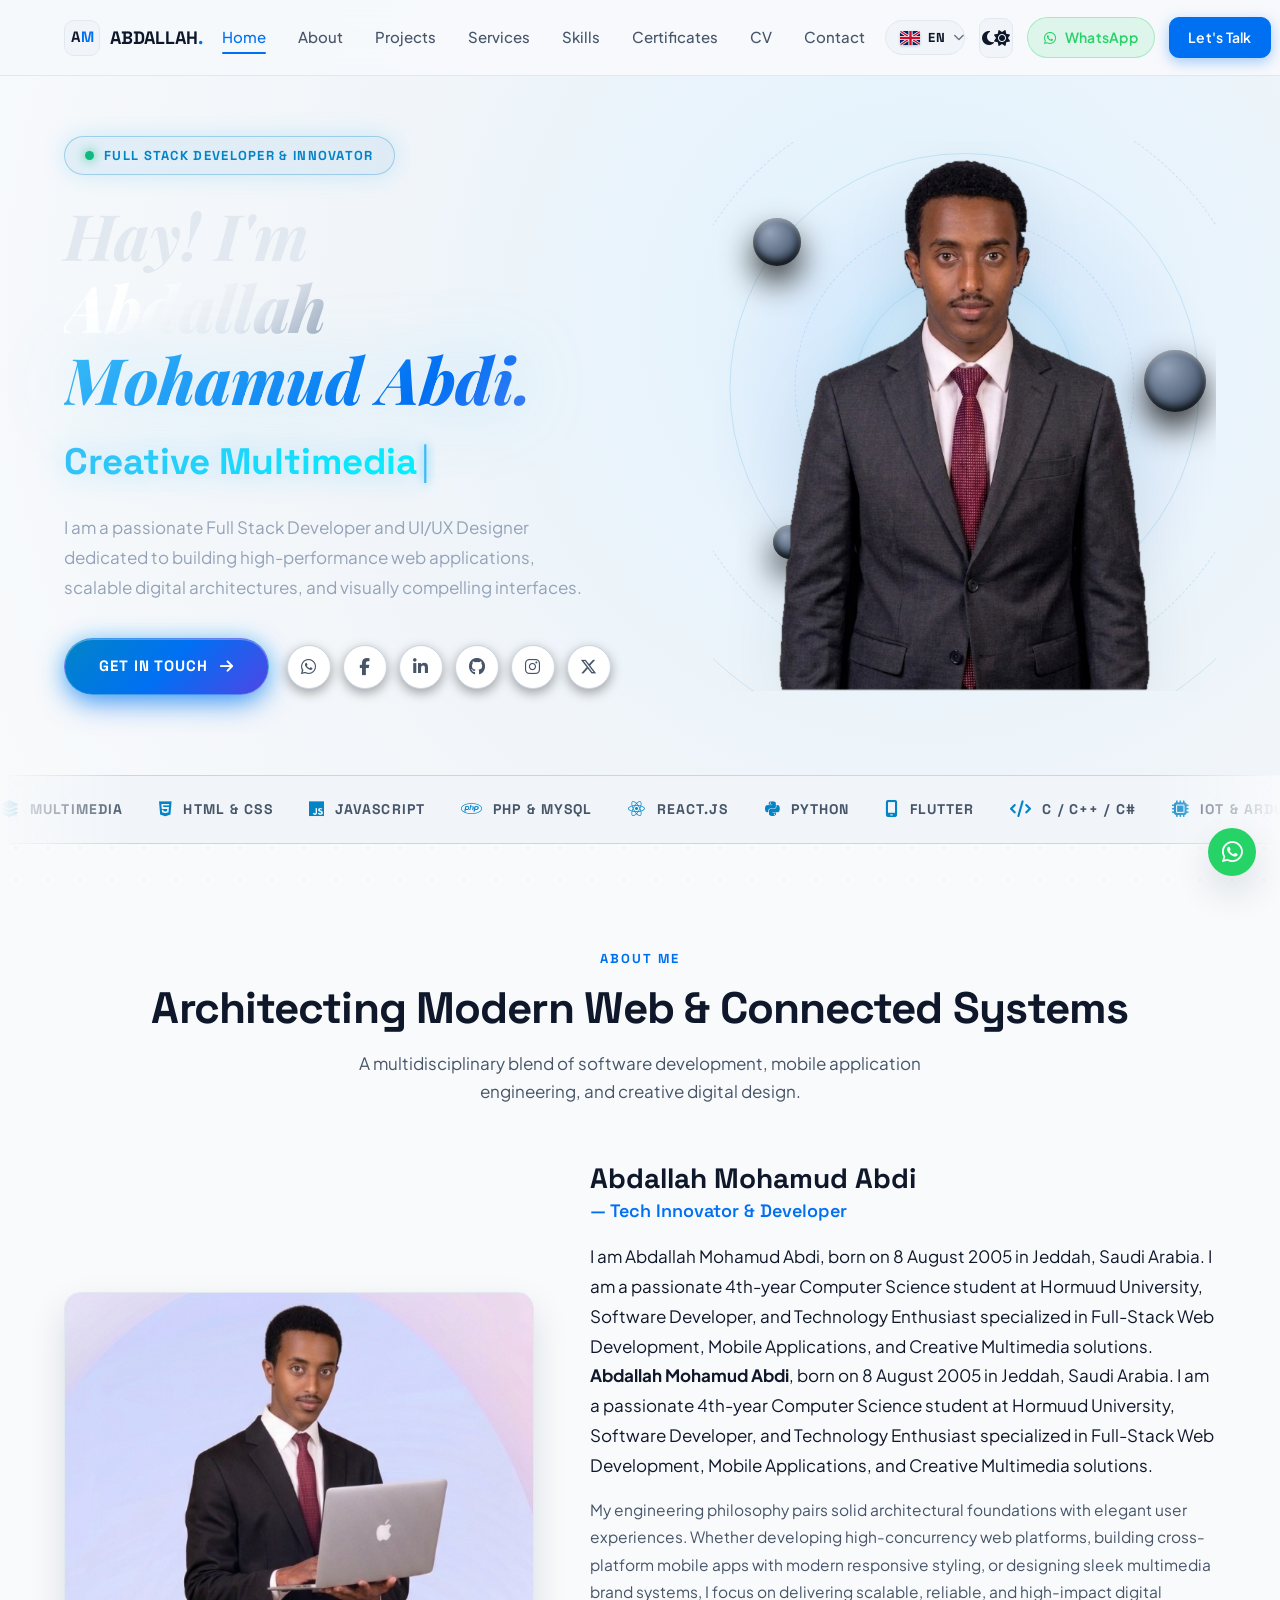
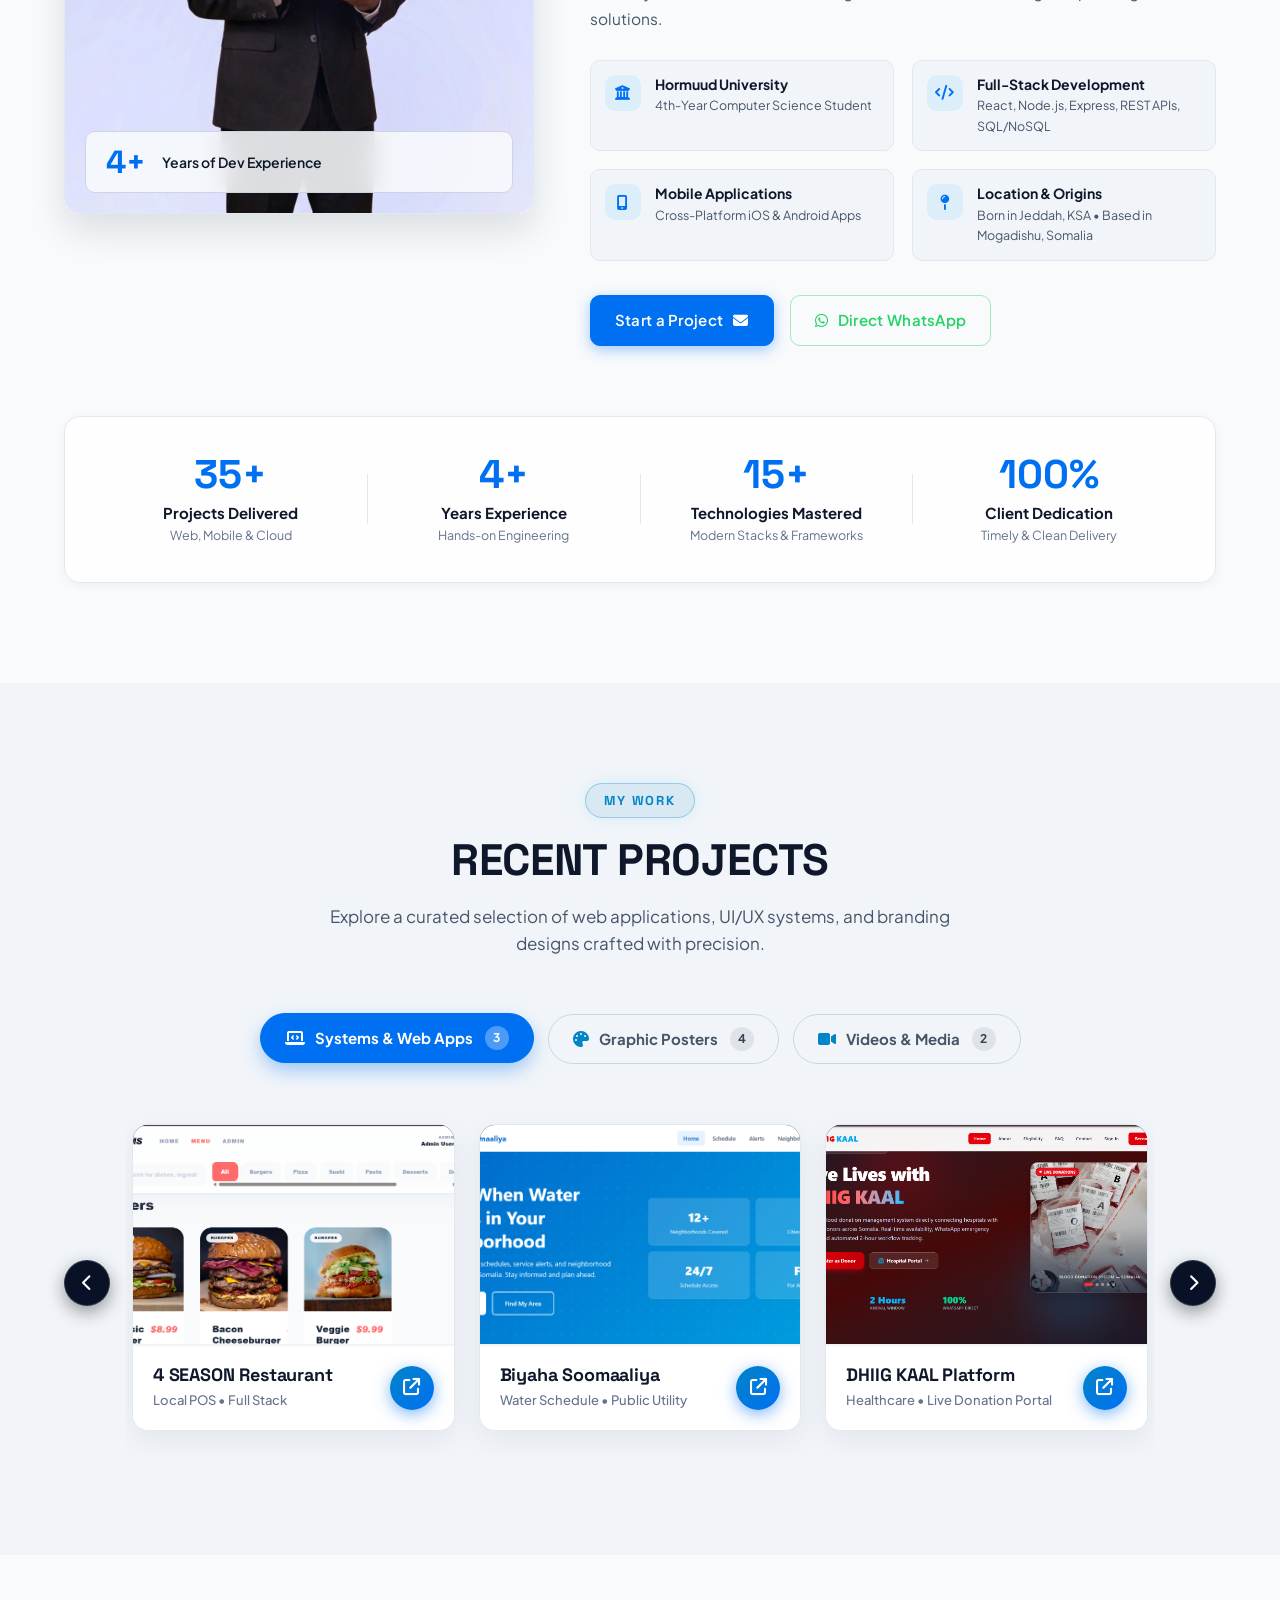
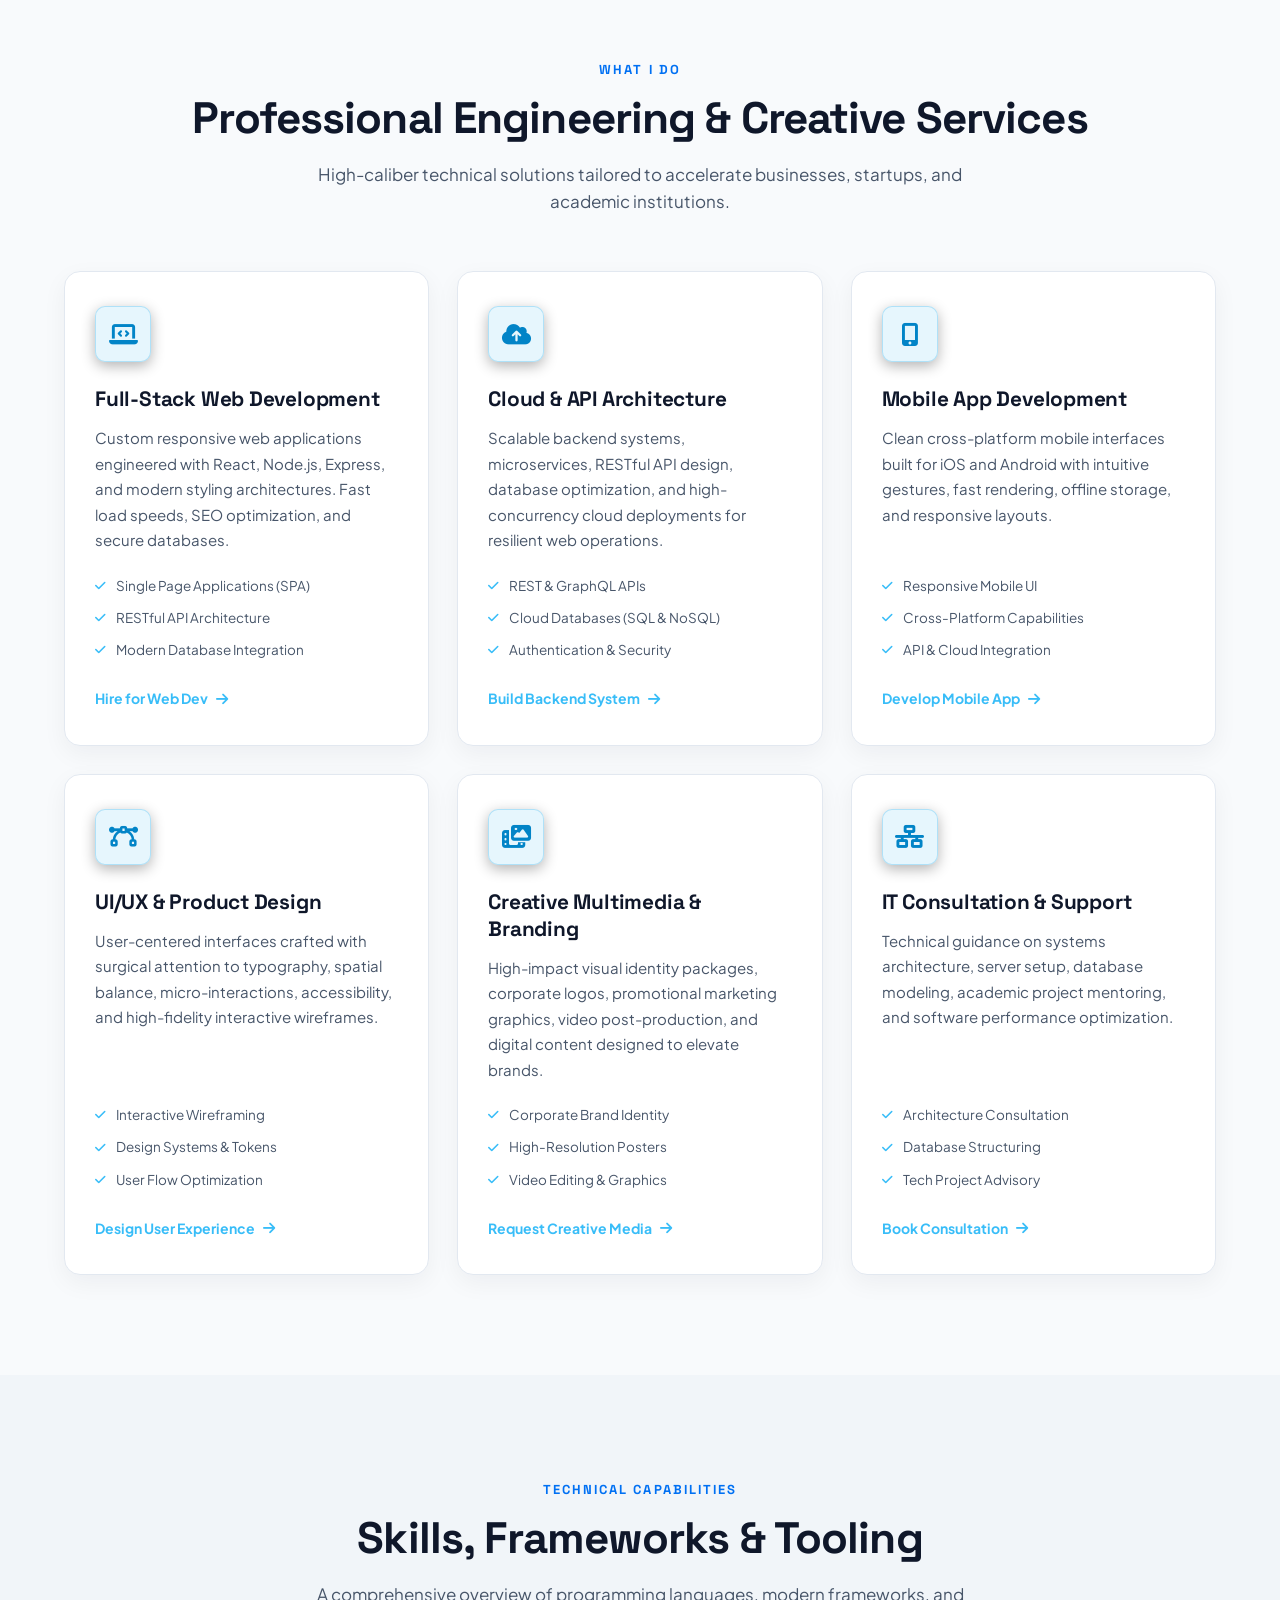
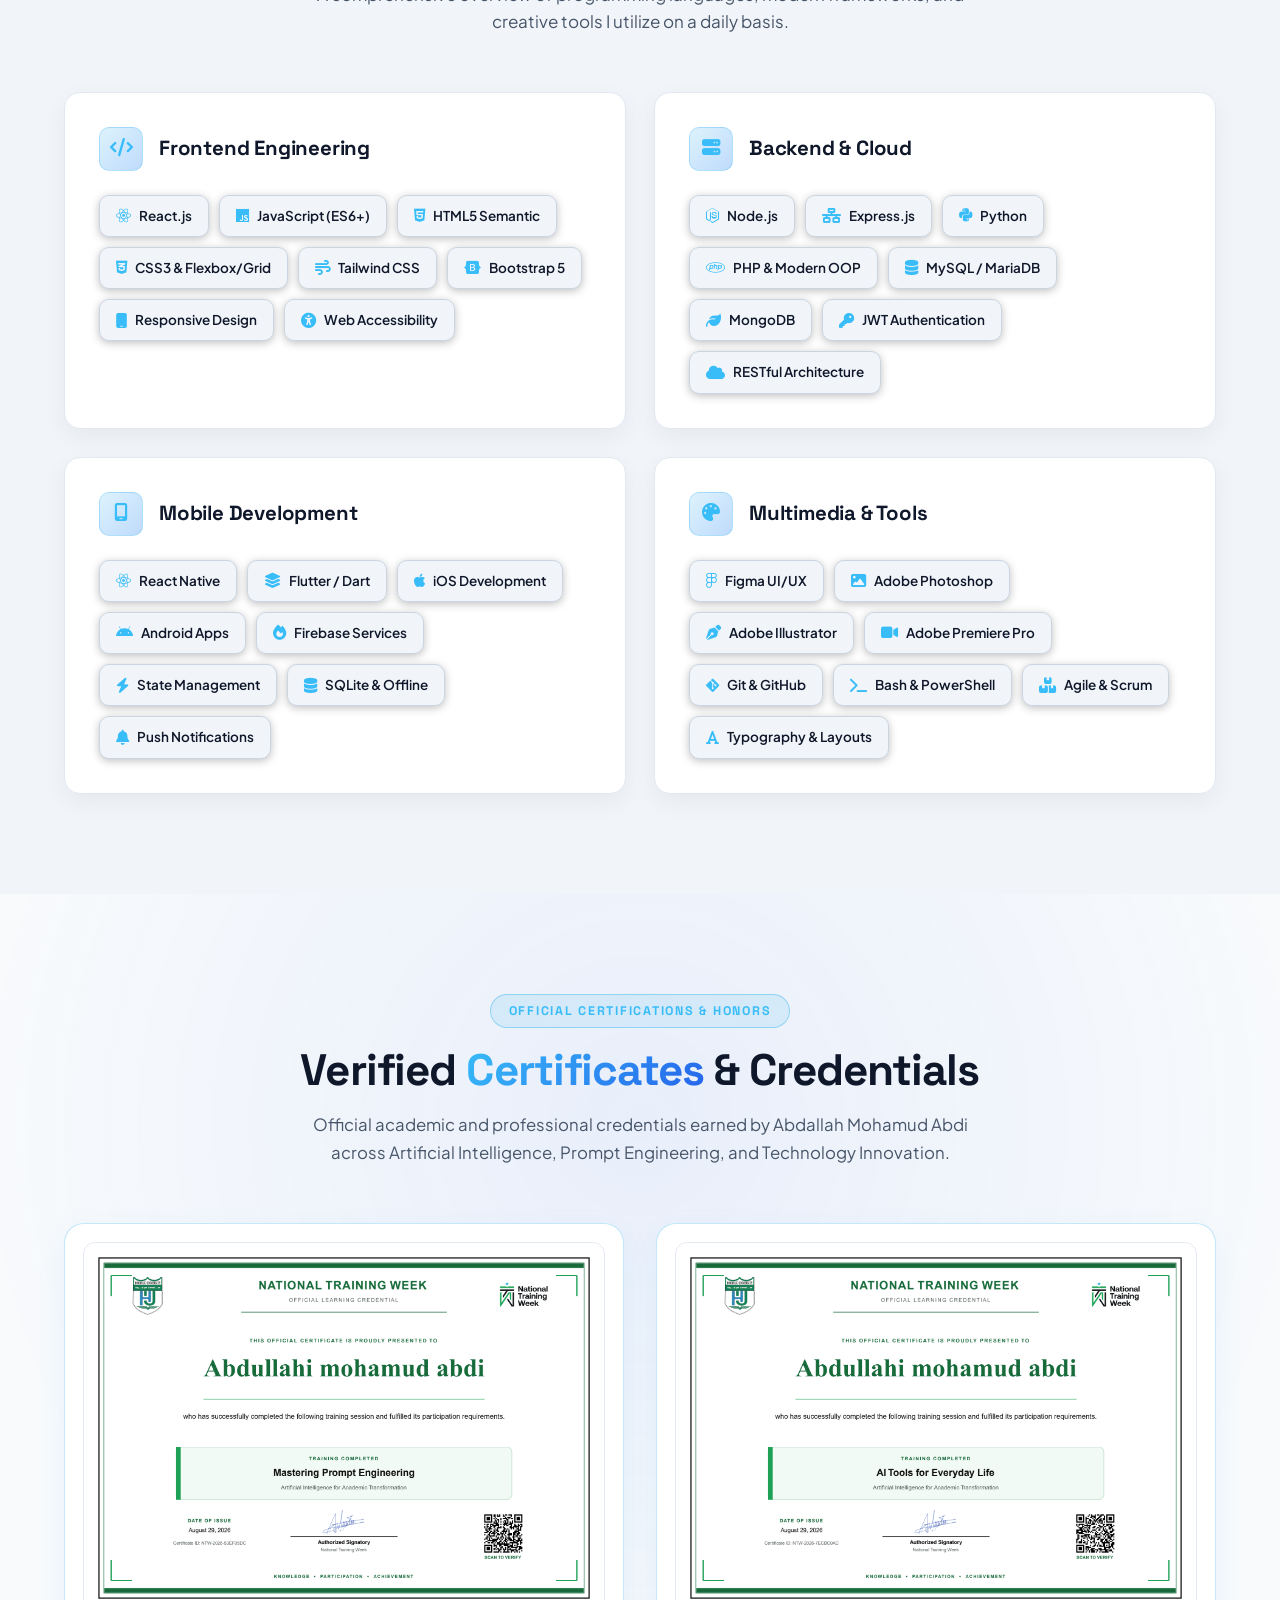
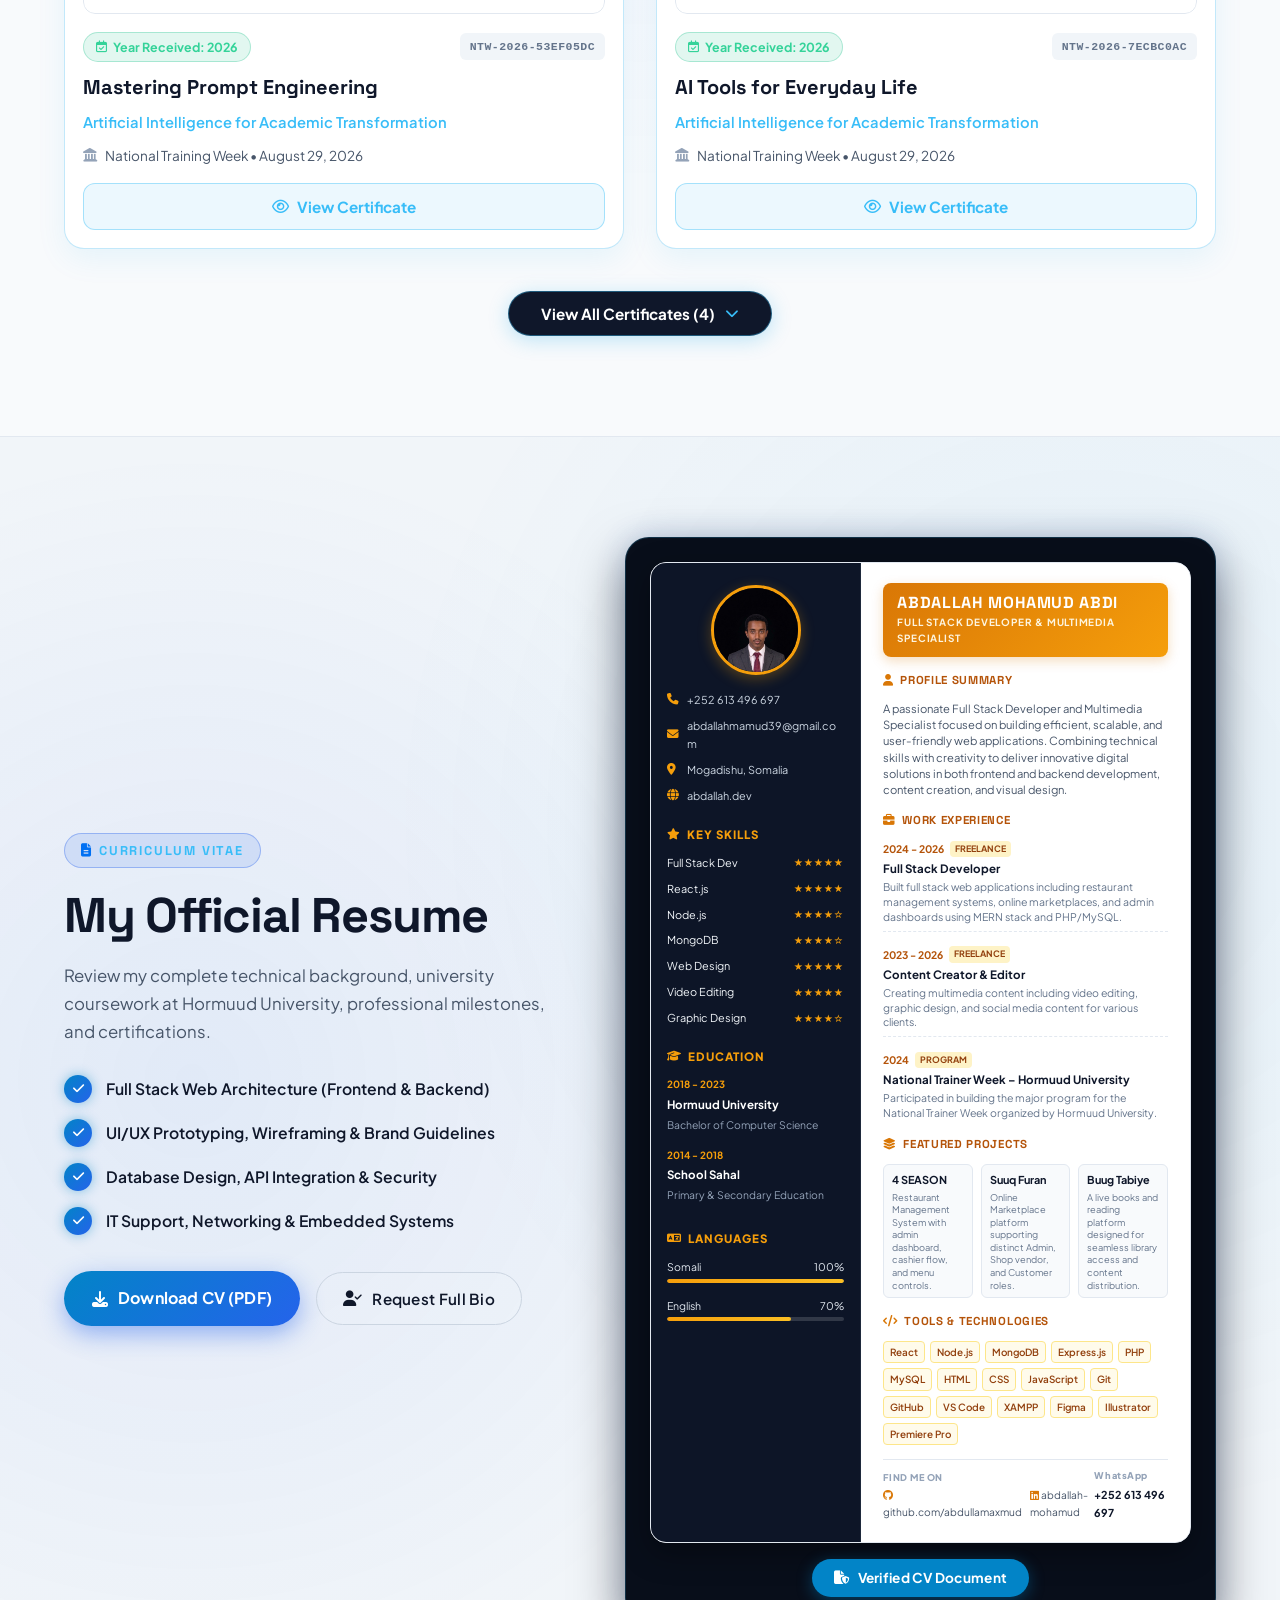
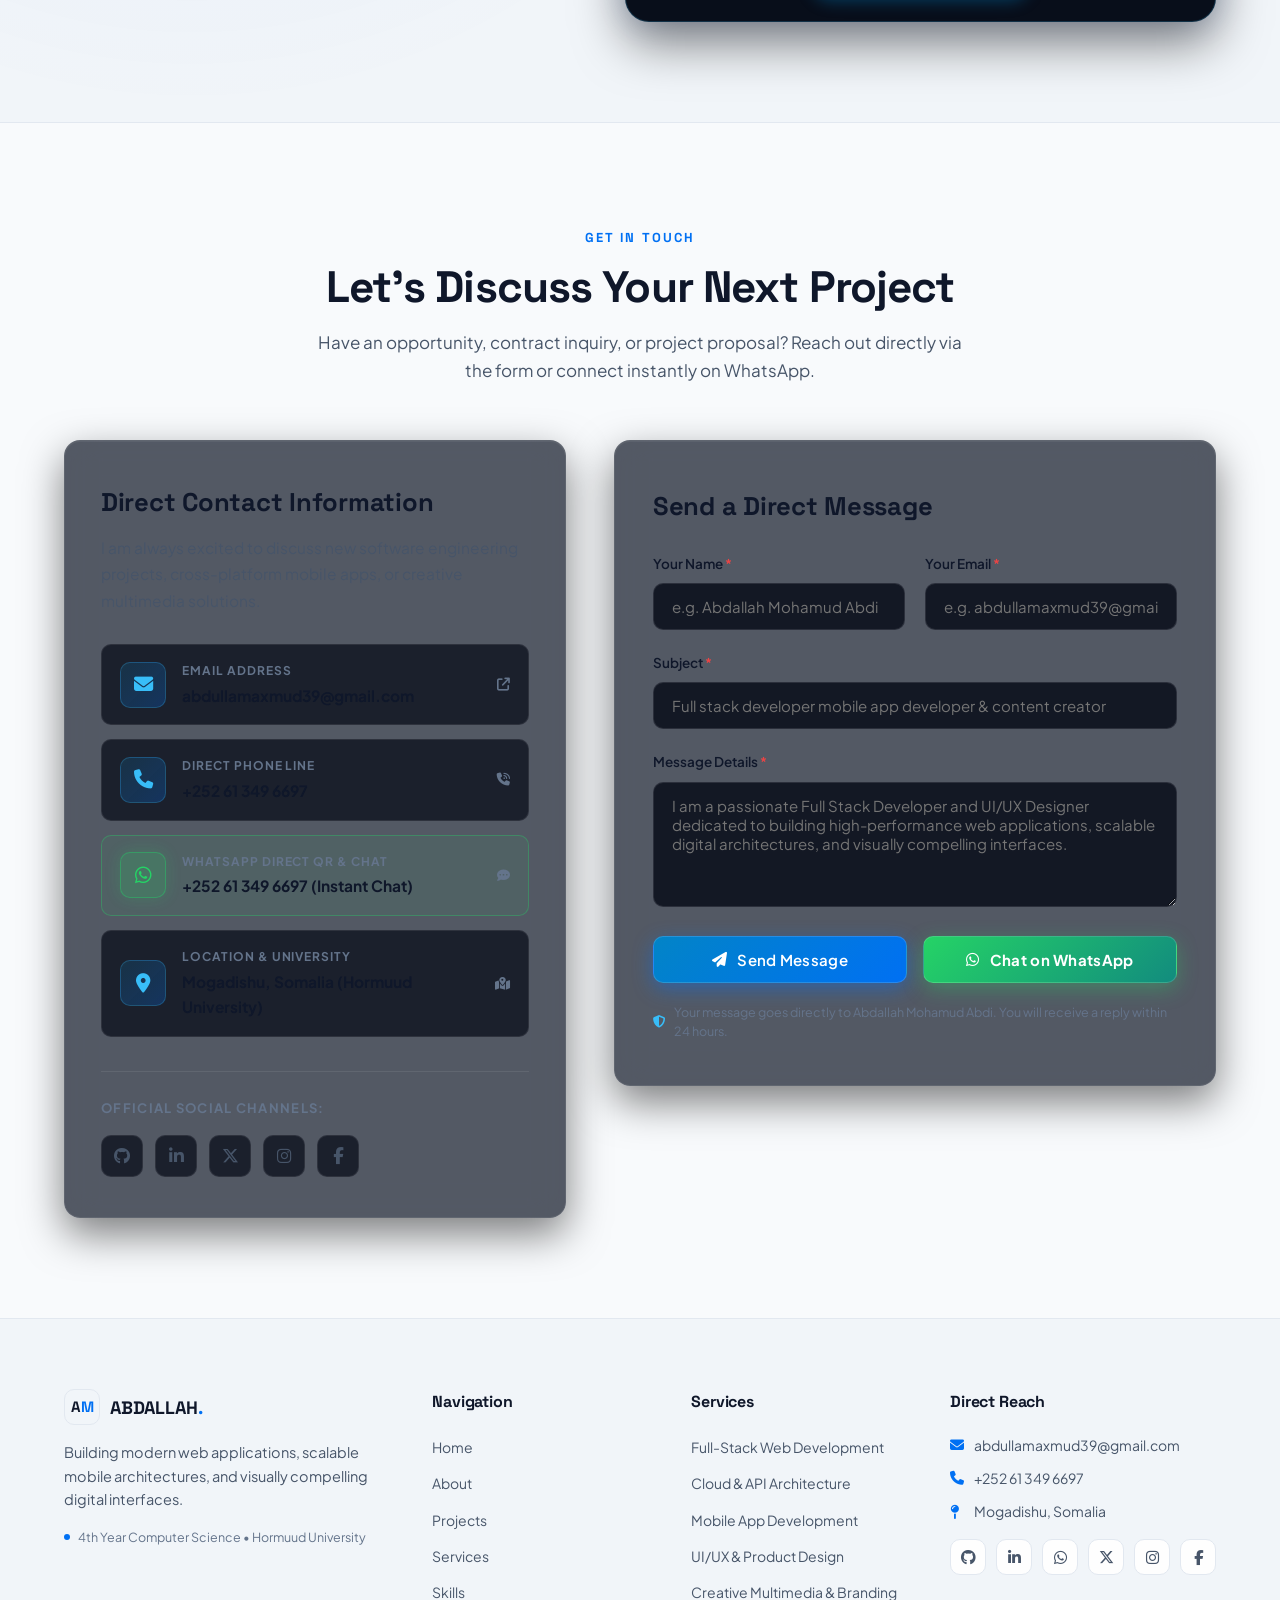
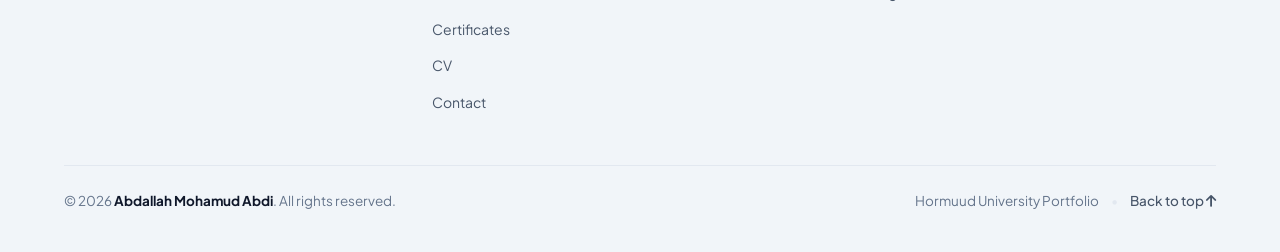
==== commit 917f1b43: "Update home page hero portrait with full transparent background photo and refine display styling" ====
--- a/index.html
+++ b/index.html
@@ -29,7 +29,7 @@
   <link rel="stylesheet" href="https://cdnjs.cloudflare.com/ajax/libs/font-awesome/6.5.1/css/all.min.css" />
 
   <!-- Stylesheet -->
-  <link rel="stylesheet" href="style.css?v=3.0" />
+  <link rel="stylesheet" href="style.css?v=3.1" />
 </head>
 <body>
 
@@ -182,7 +182,7 @@
 
           <!-- Studio Portrait with transparent background -->
           <div class="hero-portrait-stage">
-            <img src="assets/images/abdallah-hero.png" alt="Abdallah Mohamud Abdi" class="hero-portrait-img" />
+            <img src="assets/images/abdallah-hero.png?v=3" alt="Abdallah Mohamud Abdi" class="hero-portrait-img" />
           </div>
         </div>
       </div>
--- a/style.css
+++ b/style.css
@@ -1052,13 +1052,13 @@
 
 .hero-portrait-img {
   width: 100%;
-  max-height: 530px;
-  object-fit: cover;
-  object-position: center top;
+  max-height: 550px;
+  object-fit: contain;
+  object-position: center bottom;
   filter: drop-shadow(0 20px 40px rgba(0, 0, 0, 0.65));
   transition: transform 0.5s cubic-bezier(0.16, 1, 0.3, 1);
-  mask-image: linear-gradient(to bottom, black 88%, transparent 100%);
-  -webkit-mask-image: linear-gradient(to bottom, black 88%, transparent 100%);
+  mask-image: linear-gradient(to bottom, black 92%, transparent 100%);
+  -webkit-mask-image: linear-gradient(to bottom, black 92%, transparent 100%);
 }
 
 .hero-portrait-stage:hover .hero-portrait-img {
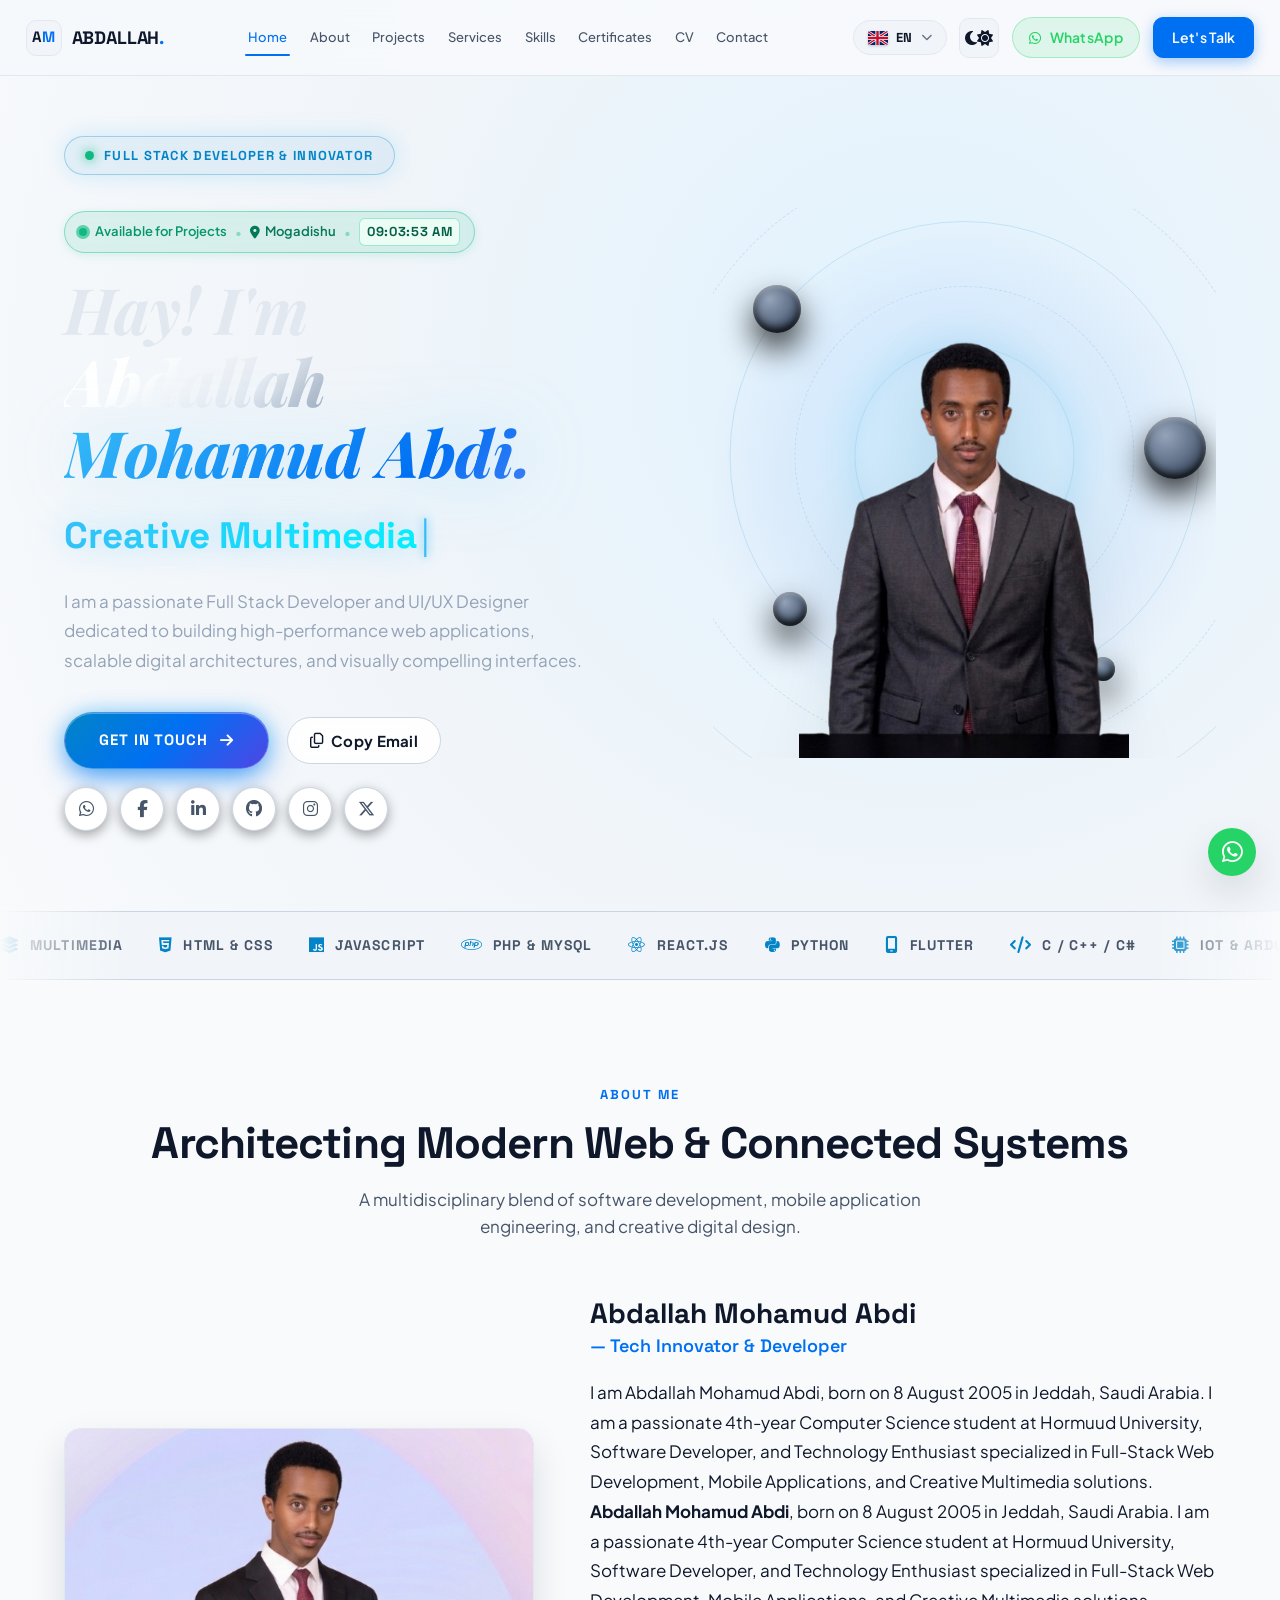
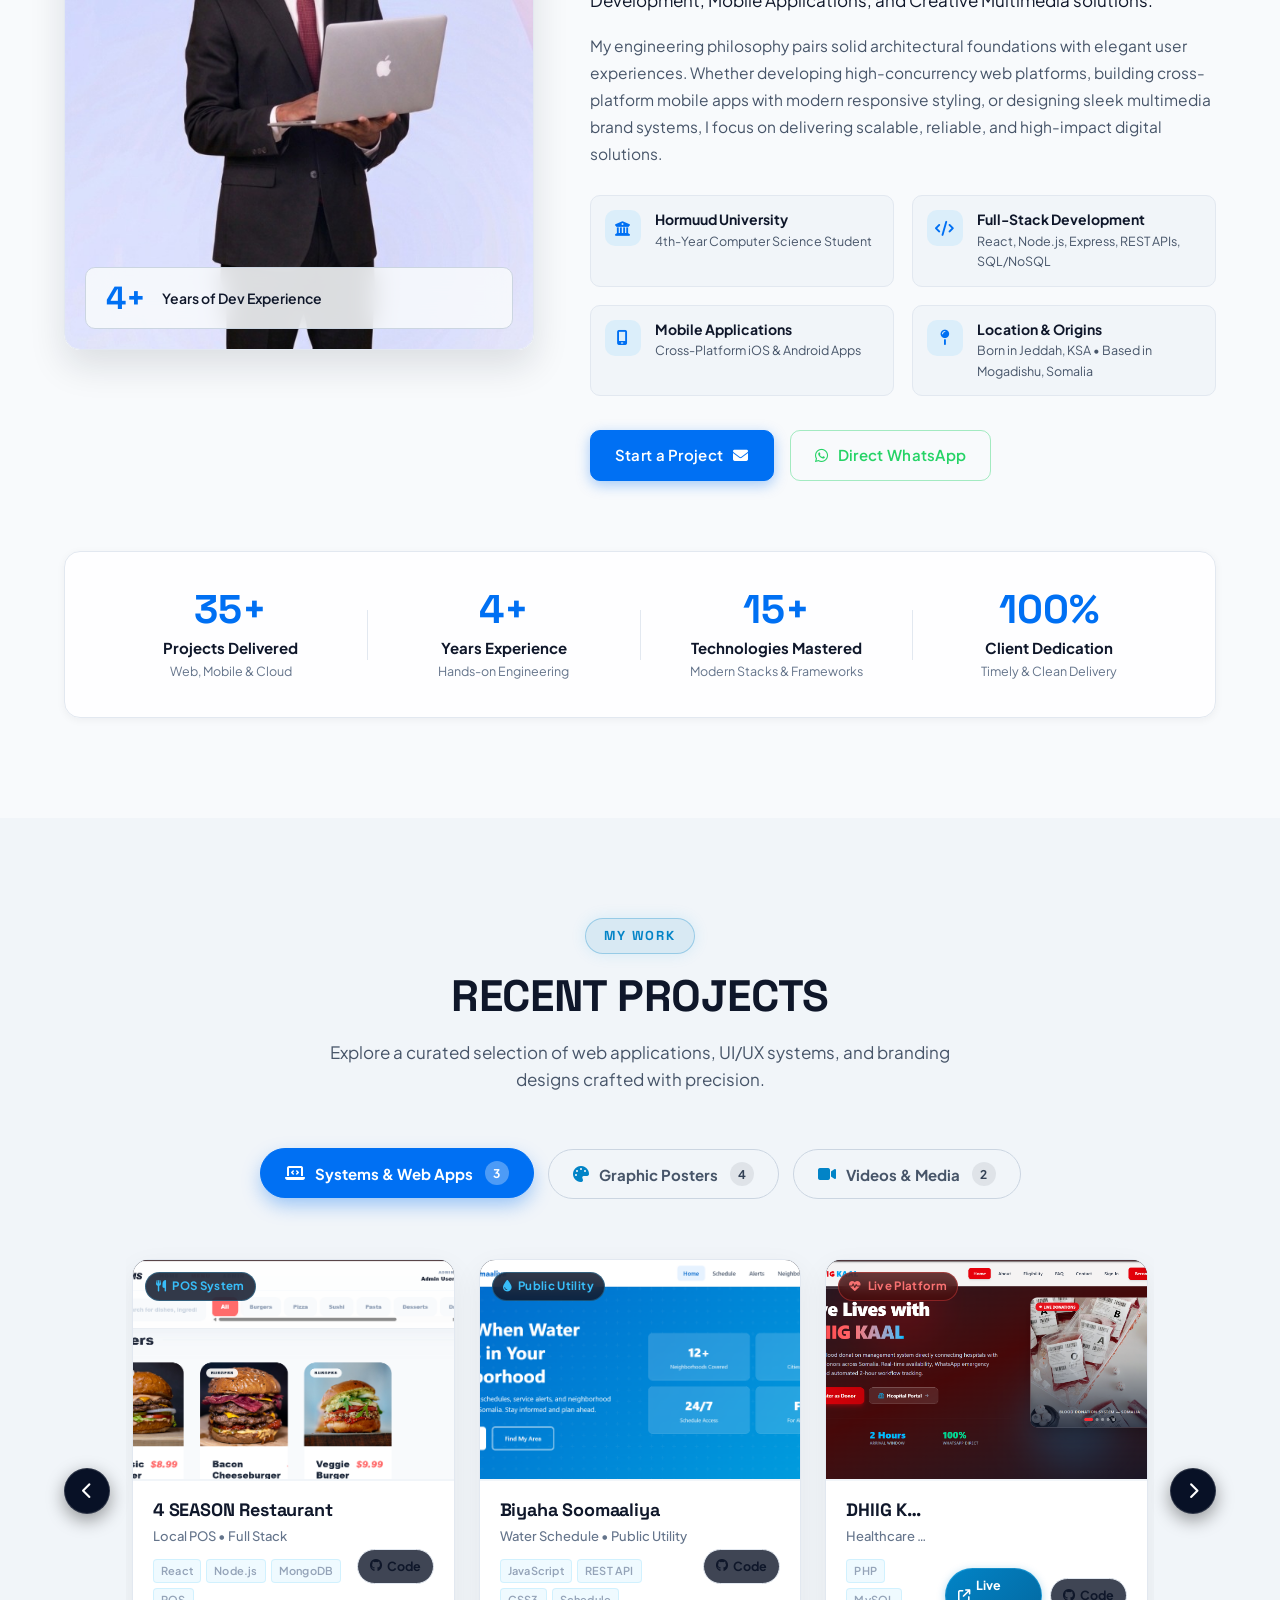
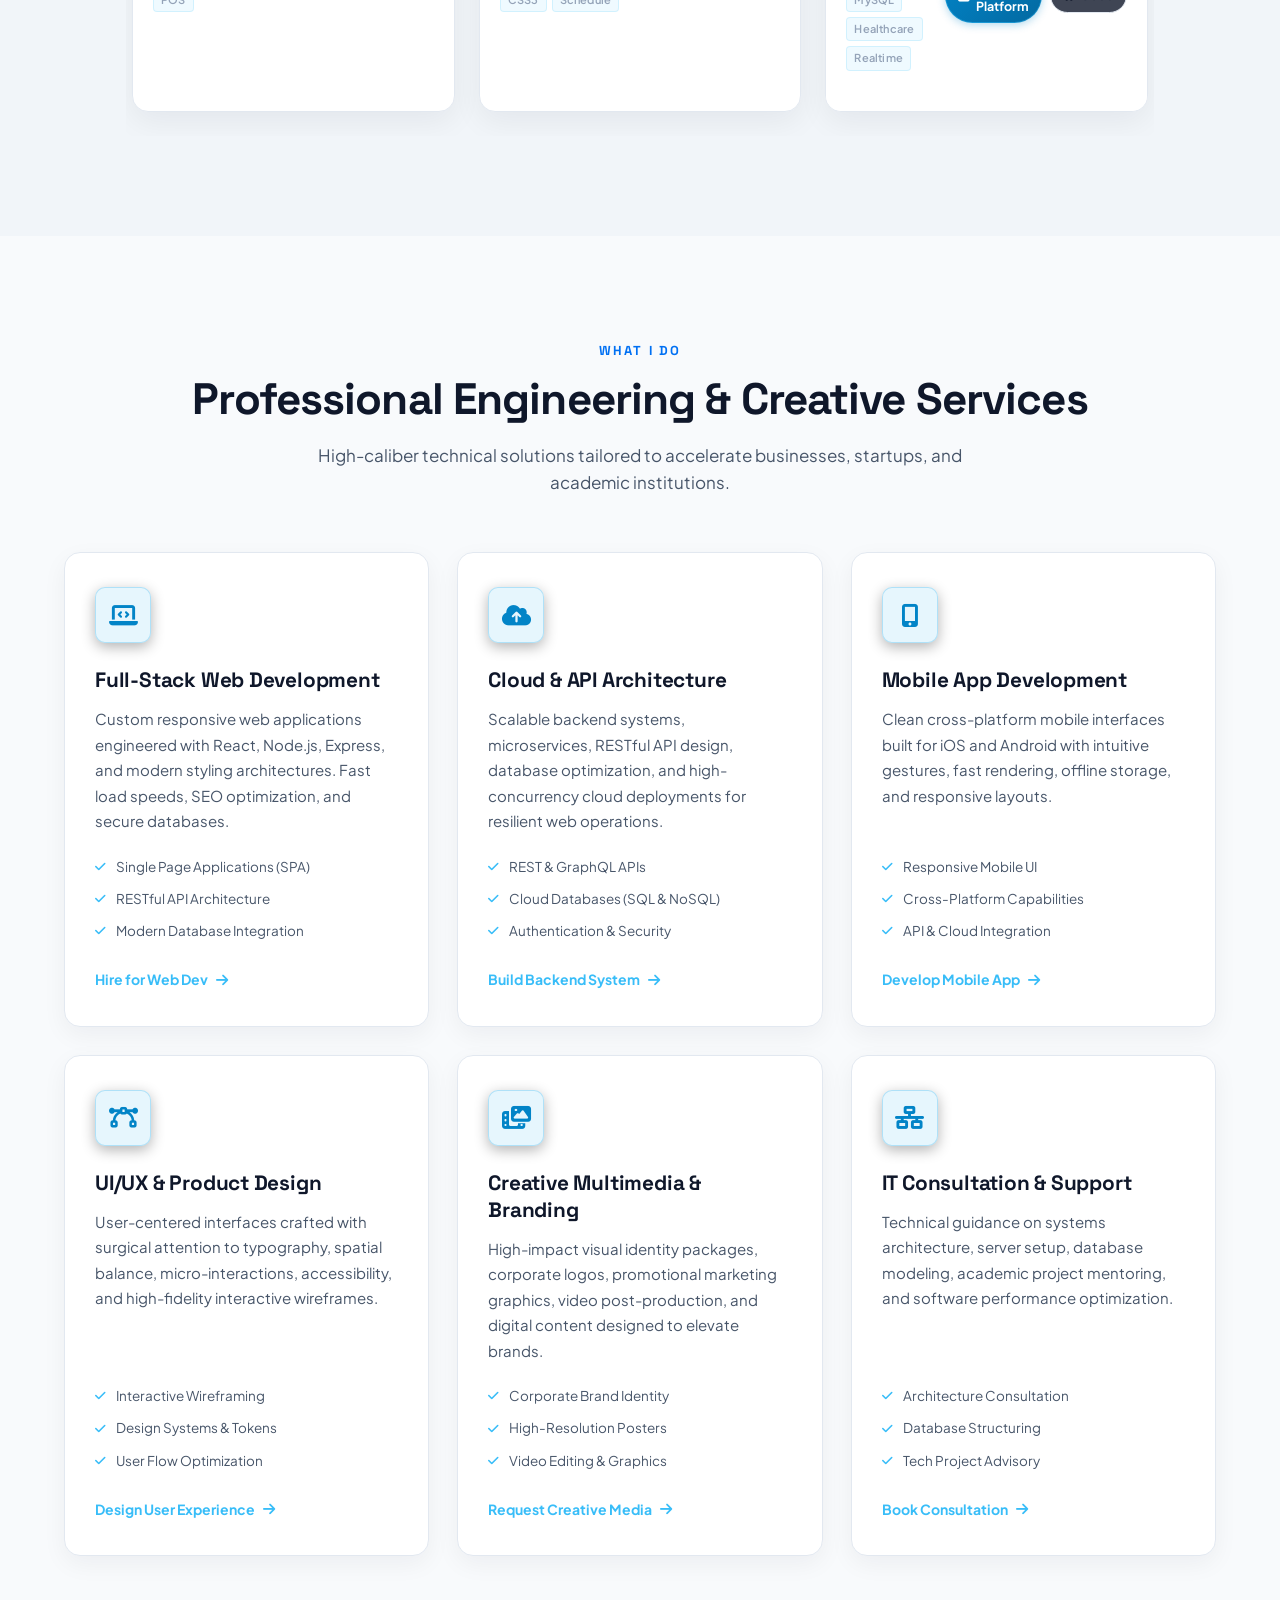
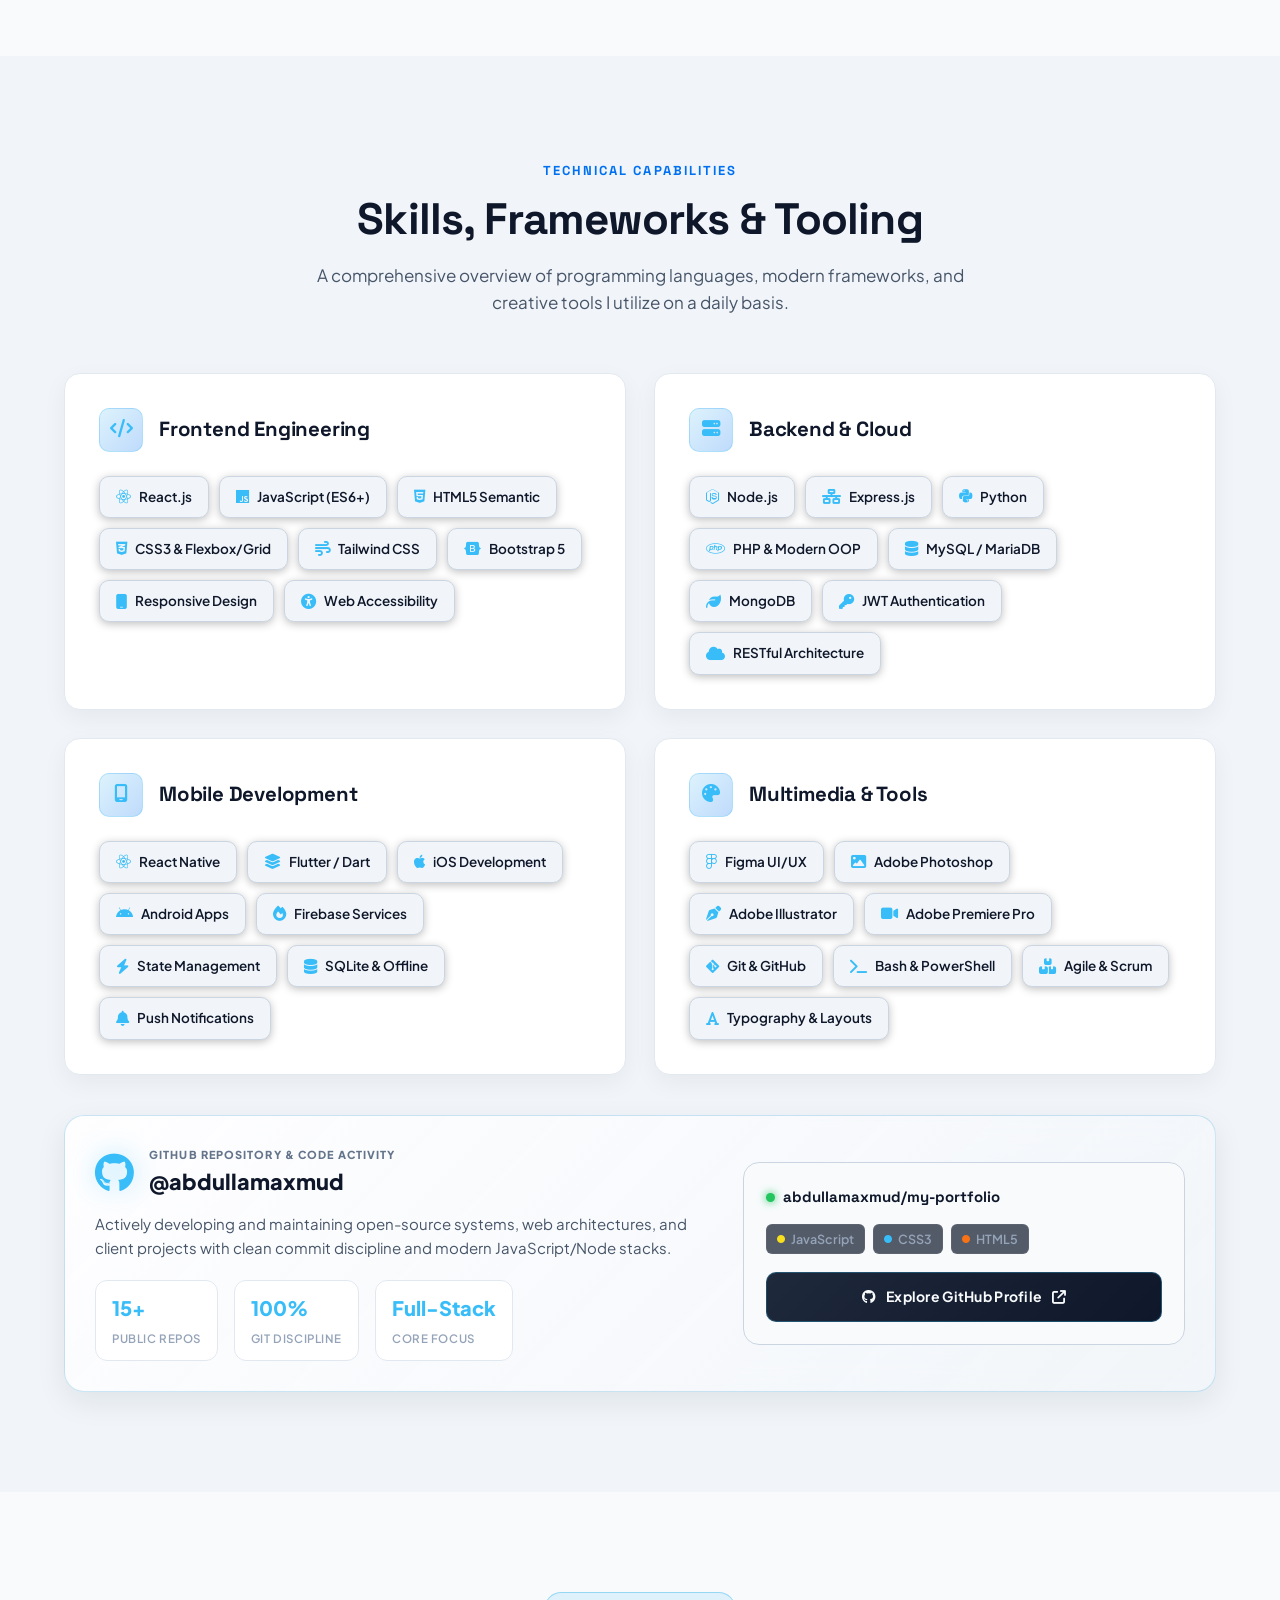
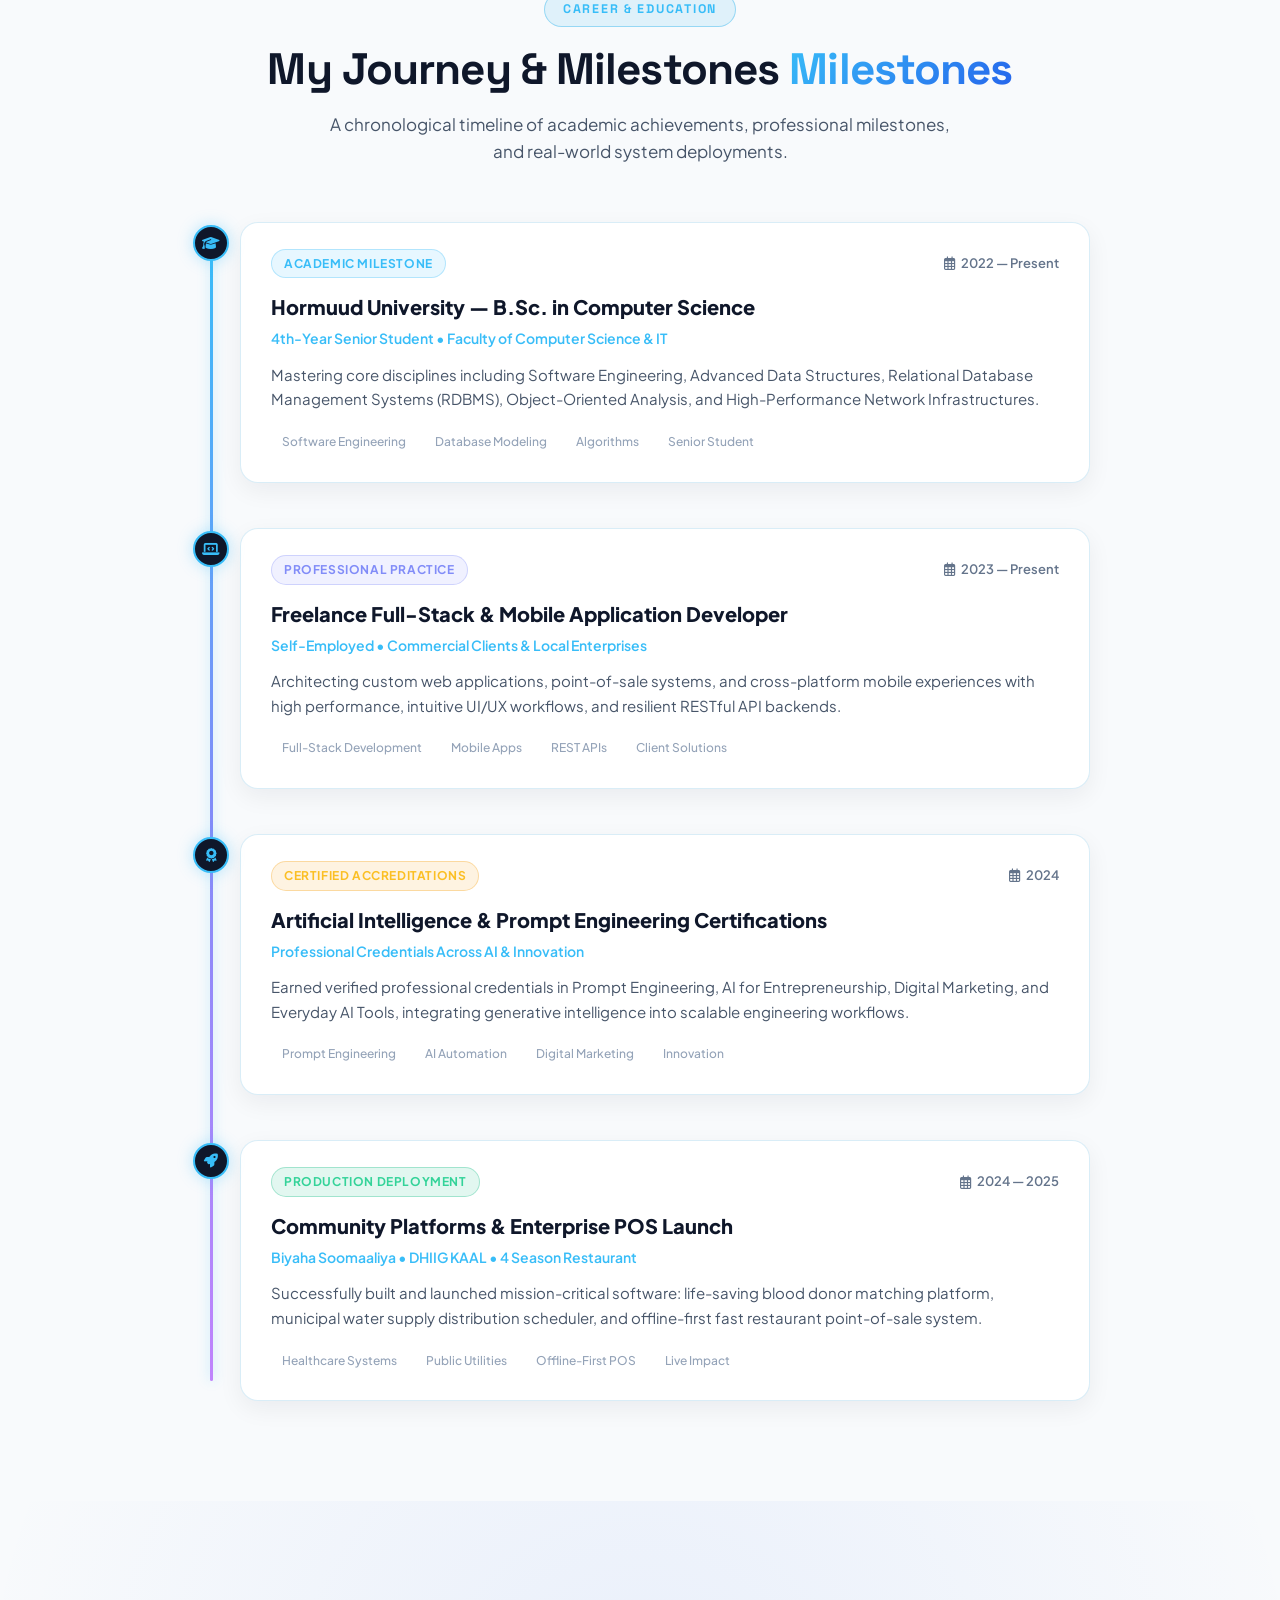
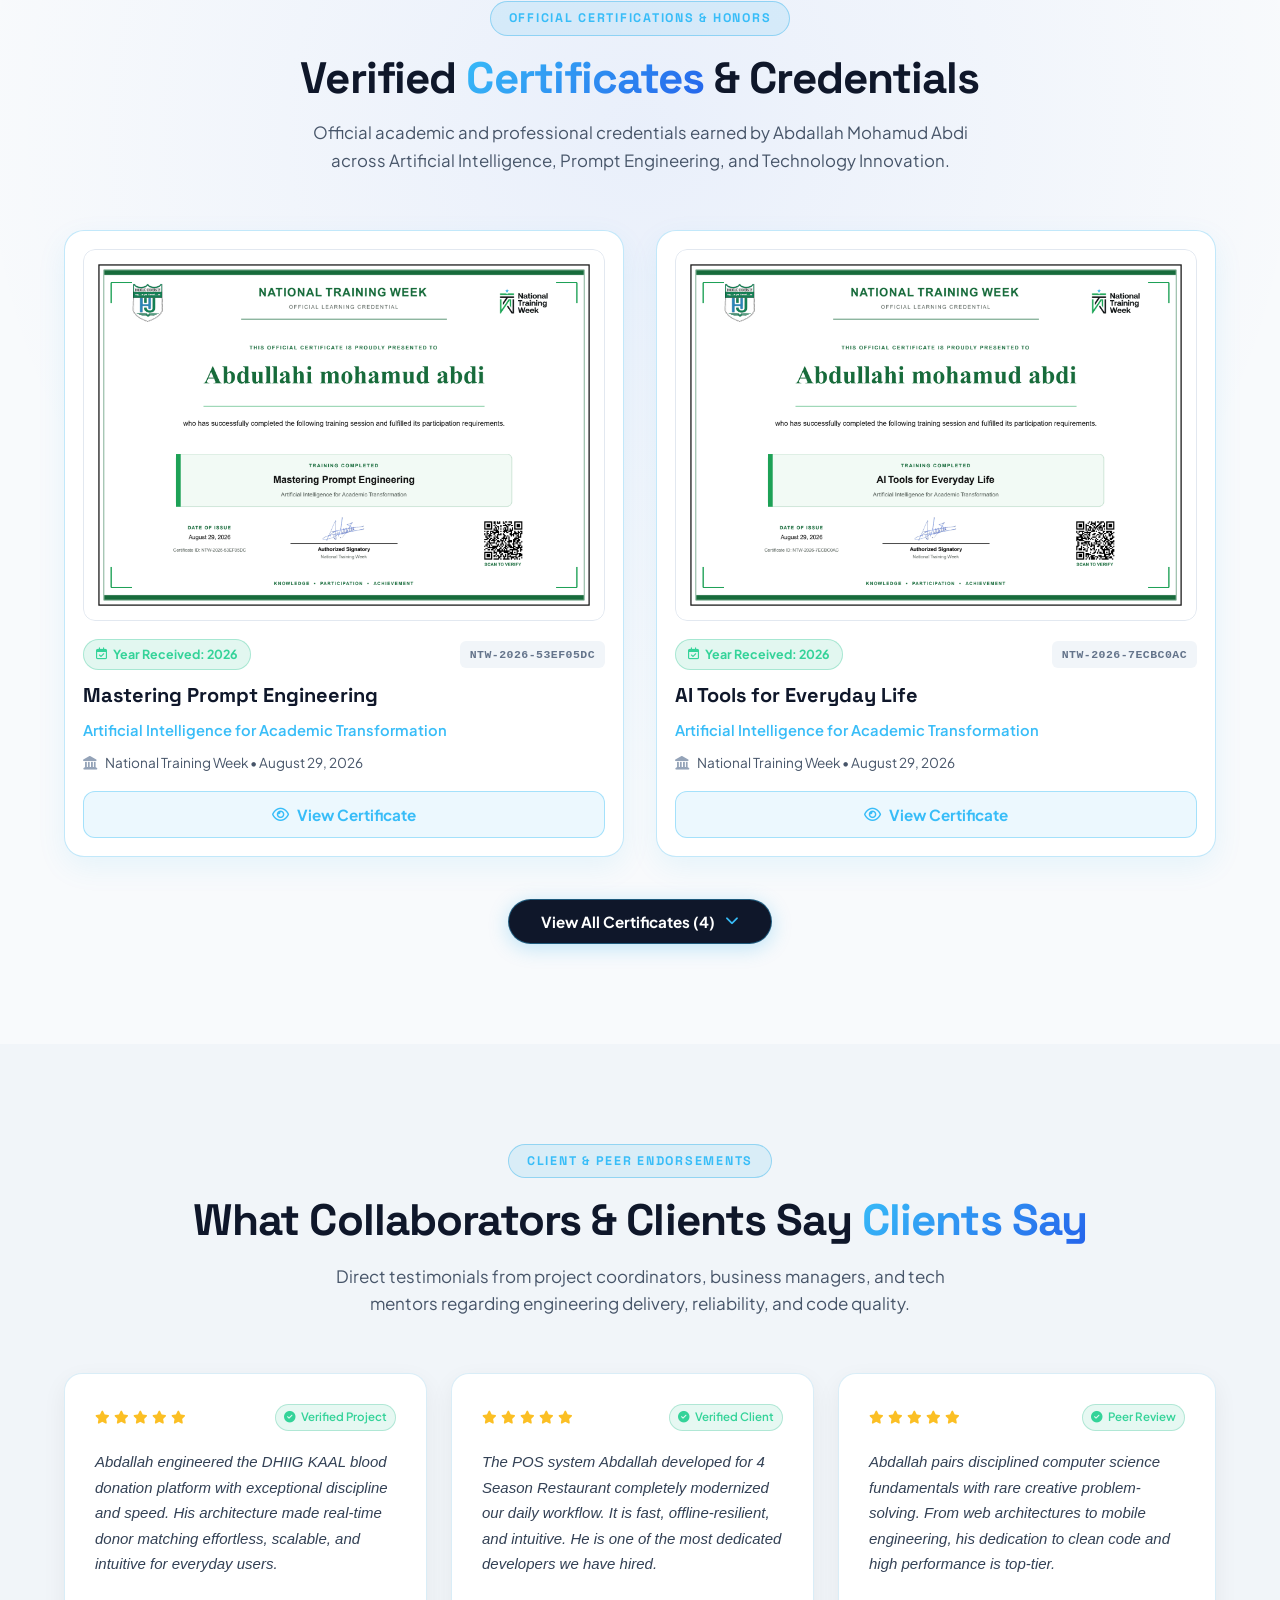
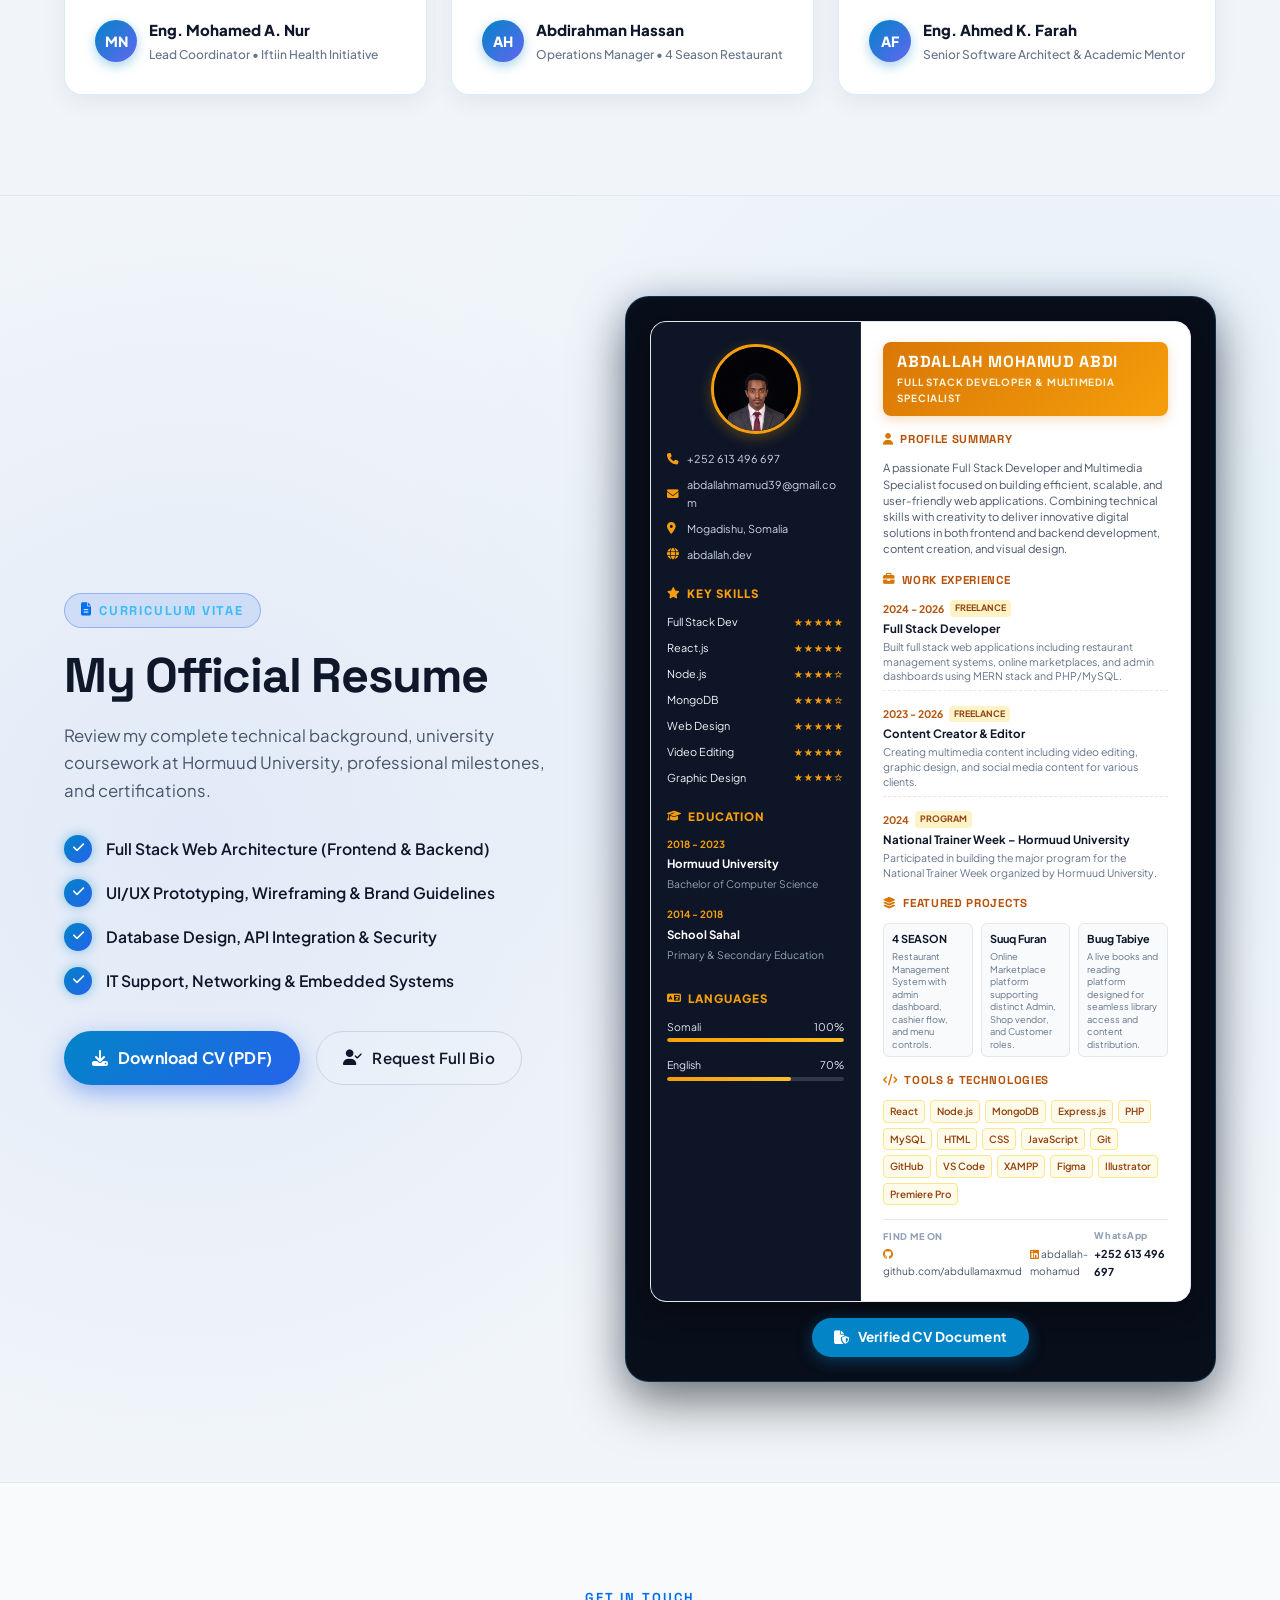
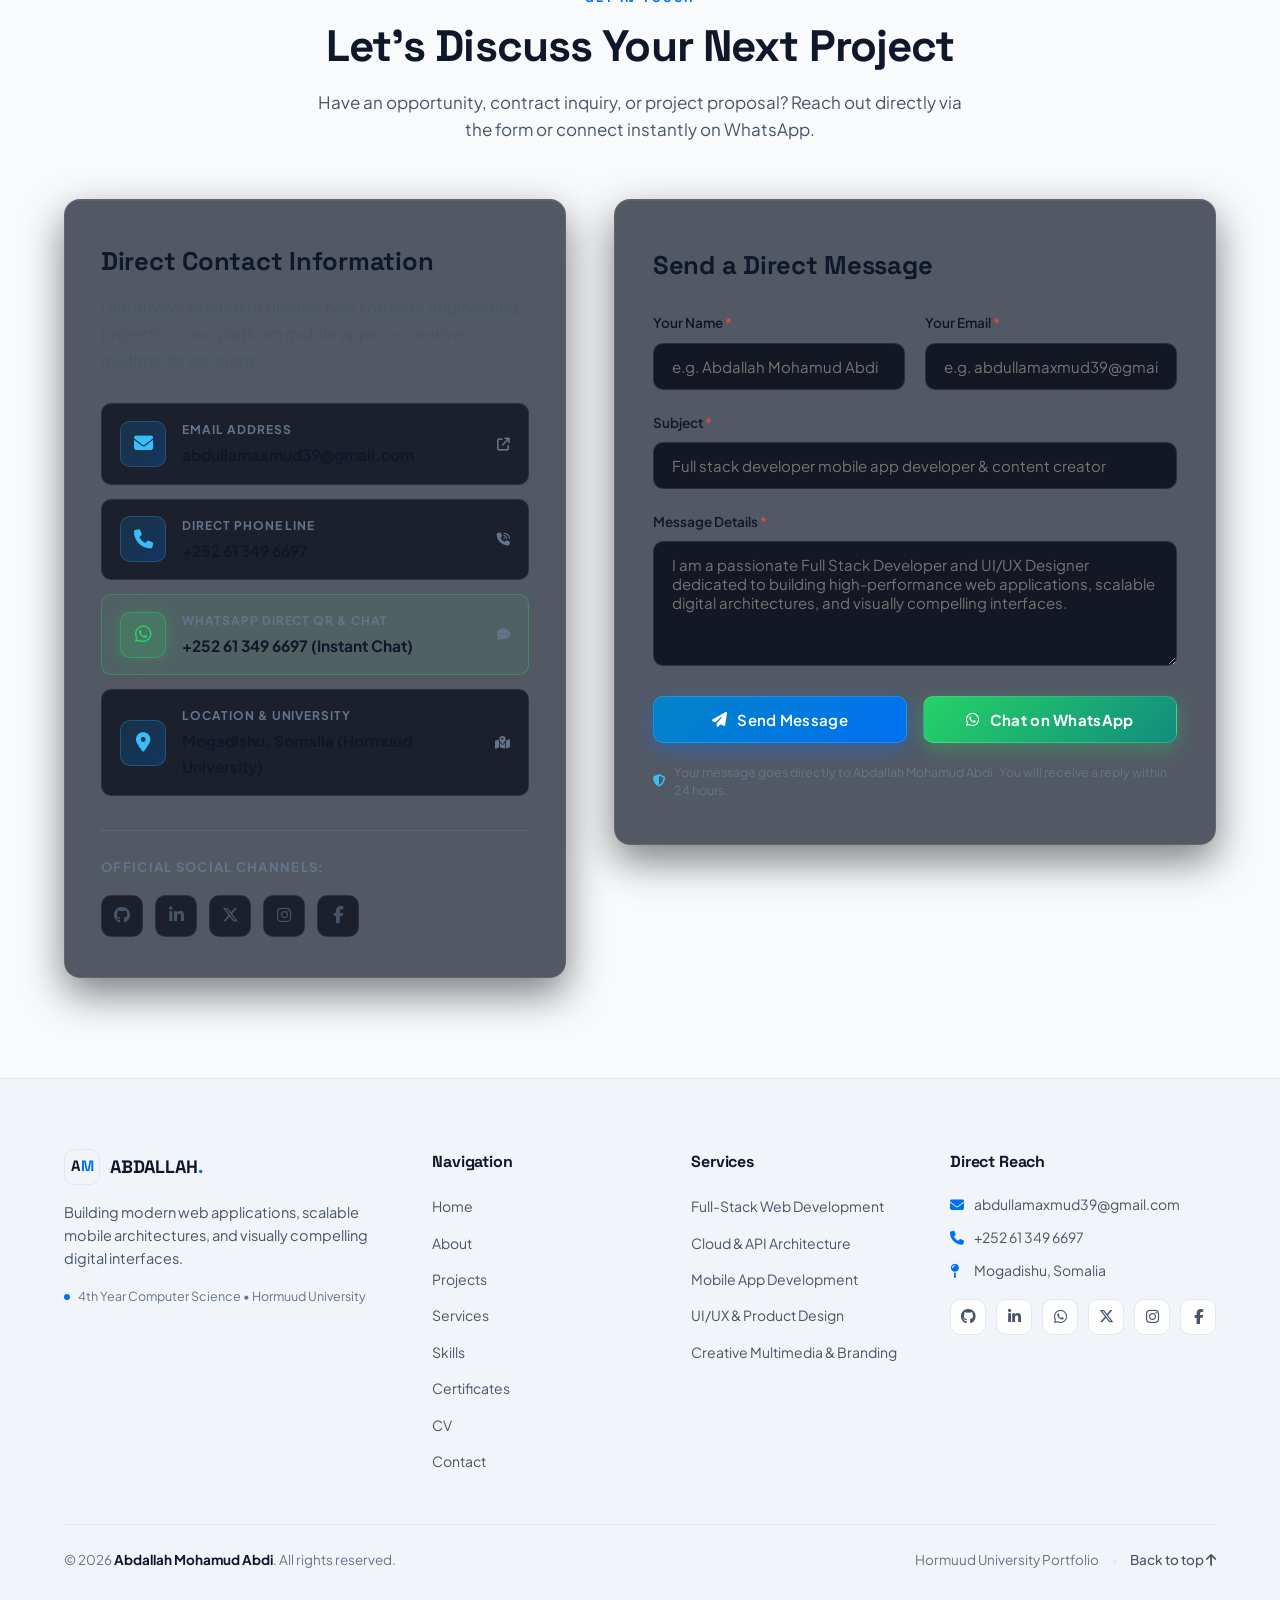
==== commit 43a81724: "feat: update hero portrait, enhance navbar responsiveness across all devices and add modern sections" ====
--- a/index.html
+++ b/index.html
@@ -33,6 +33,9 @@
 </head>
 <body>
 
+  <!-- Top Scroll Reading Progress Bar -->
+  <div class="scroll-progress-bar" id="scrollProgressBar" aria-hidden="true"></div>
+
   <!-- ========== STICKY NAVBAR ========== -->
   <header class="navbar-wrapper" id="navbar">
     <div class="nav-container">
@@ -48,7 +51,9 @@
           <li><a href="#projects" class="nav-link" data-i18n="nav.projects">Projects</a></li>
           <li><a href="#services" class="nav-link" data-i18n="nav.services">Services</a></li>
           <li><a href="#skills" class="nav-link" data-i18n="nav.skills">Skills</a></li>
+          <li class="nav-item-extra"><a href="#timeline" class="nav-link" data-i18n="nav.timeline">Timeline</a></li>
           <li><a href="#certificates" class="nav-link" data-i18n="nav.certificates">Certificates</a></li>
+          <li class="nav-item-extra"><a href="#testimonials" class="nav-link" data-i18n="nav.testimonials">Reviews</a></li>
           <li><a href="#cv" class="nav-link" data-i18n="nav.cv">CV</a></li>
           <li><a href="#contact" class="nav-link" data-i18n="nav.contact">Contact</a></li>
         </ul>
@@ -108,10 +113,20 @@
     <section class="hero-section" id="home">
       <div class="container hero-grid">
         <div class="hero-content">
-          <!-- Status Pill with Emerald Glowing Dot -->
-          <div class="status-pill-modern">
-            <span class="pulse-emerald"></span>
-            <span class="status-text" data-i18n="hero.status">FULL STACK DEVELOPER &amp; INNOVATOR</span>
+          <!-- Status Pill Row with Emerald Glowing Dot & Live Mogadishu Clock -->
+          <div class="hero-status-row">
+            <div class="status-pill-modern">
+              <span class="pulse-emerald"></span>
+              <span class="status-text" data-i18n="hero.status">FULL STACK DEVELOPER &amp; INNOVATOR</span>
+            </div>
+            <div class="live-availability-pill" title="Live status & timezone">
+              <span class="live-dot-pulse"></span>
+              <span class="live-status-label" data-i18n="hero.availableStatus">Available for Projects</span>
+              <span class="live-divider">•</span>
+              <span class="live-loc-chip"><i class="fas fa-location-dot"></i> Mogadishu</span>
+              <span class="live-divider">•</span>
+              <span class="live-time-chip" id="liveMogadishuClock" aria-label="Current Mogadishu time">--:--:--</span>
+            </div>
           </div>
 
           <!-- Serif Italic Title matching user's reference screenshot -->
@@ -131,12 +146,17 @@
             I am a passionate Full Stack Developer and UI/UX Designer dedicated to building high-performance web applications, scalable digital architectures, and visually compelling interfaces.
           </p>
 
-          <!-- Action Row: GET IN TOUCH Pill Button + Social Circle Icons -->
+          <!-- Action Row: GET IN TOUCH + COPY EMAIL + Social Circle Icons -->
           <div class="hero-action-row">
             <a href="#contact" class="btn btn-hero-glow">
               <span data-i18n="hero.btnTouch">GET IN TOUCH</span>
               <i class="fas fa-arrow-right"></i>
             </a>
+
+            <button type="button" class="btn btn-hero-secondary btn-copy-email" id="btnCopyHeroEmail" title="Copy Email to Clipboard" aria-label="Copy Email">
+              <i class="far fa-copy"></i>
+              <span data-i18n="hero.btnCopyEmail">Copy Email</span>
+            </button>
 
             <div class="hero-social-circles">
               <a href="https://wa.me/252613496697" target="_blank" rel="noopener noreferrer" class="social-circle-btn whatsapp" title="WhatsApp" aria-label="WhatsApp">
@@ -182,7 +202,7 @@
 
           <!-- Studio Portrait with transparent background -->
           <div class="hero-portrait-stage">
-            <img src="assets/images/abdallah-hero.png?v=3" alt="Abdallah Mohamud Abdi" class="hero-portrait-img" />
+            <img src="assets/images/abdallah-hero.png?v=4" alt="Abdallah Mohamud Abdi" class="hero-portrait-img" />
           </div>
         </div>
       </div>
@@ -373,48 +393,78 @@
             <!-- Web 1: 4 SEASON Restaurant -->
             <article class="project-card project-card-minimal" data-category="web">
               <div class="project-visual-box has-img">
+                <span class="project-corner-badge"><i class="fas fa-utensils"></i> POS System</span>
                 <img src="assets/images/project-foms-restaurant.png" alt="4 SEASON Restaurant" class="project-thumb-img" />
               </div>
               <div class="project-card-footer">
                 <div class="project-card-text">
                   <h3 class="project-card-title" data-i18n="projects.p1Title">4 SEASON Restaurant</h3>
                   <span class="project-card-subtitle" data-i18n="projects.p1Sub">Local POS • Full Stack</span>
-                </div>
-                <a href="https://github.com/abdullamaxmud/Resturent" target="_blank" rel="noopener noreferrer" class="project-circle-btn" aria-label="View 4 SEASON Restaurant on GitHub">
-                  <i class="fas fa-arrow-up-right-from-square"></i>
-                </a>
+                  <div class="project-tech-tags">
+                    <span class="tech-tag">React</span>
+                    <span class="tech-tag">Node.js</span>
+                    <span class="tech-tag">MongoDB</span>
+                    <span class="tech-tag">POS</span>
+                  </div>
+                </div>
+                <div class="project-card-actions">
+                  <a href="https://github.com/abdullamaxmud/Resturent" target="_blank" rel="noopener noreferrer" class="project-btn-pill code" title="View Source on GitHub" aria-label="View 4 SEASON Restaurant on GitHub">
+                    <i class="fab fa-github"></i> <span data-i18n="projects.btnCode">Code</span>
+                  </a>
+                </div>
               </div>
             </article>
 
             <!-- Web 2: Biyaha Soomaaliya (Water Supply Schedule System) -->
             <article class="project-card project-card-minimal" data-category="web">
               <div class="project-visual-box has-img">
+                <span class="project-corner-badge"><i class="fas fa-droplet"></i> Public Utility</span>
                 <img src="assets/images/project-biyaha-water.png" alt="Biyaha Soomaaliya Water System" class="project-thumb-img" />
               </div>
               <div class="project-card-footer">
                 <div class="project-card-text">
                   <h3 class="project-card-title" data-i18n="projects.p2Title">Biyaha Soomaaliya</h3>
                   <span class="project-card-subtitle" data-i18n="projects.p2Sub">Water Schedule • Public Utility</span>
-                </div>
-                <a href="https://github.com/abdullamaxmud/water-somalia" target="_blank" rel="noopener noreferrer" class="project-circle-btn" aria-label="View Biyaha Soomaaliya on GitHub">
-                  <i class="fas fa-arrow-up-right-from-square"></i>
-                </a>
+                  <div class="project-tech-tags">
+                    <span class="tech-tag">JavaScript</span>
+                    <span class="tech-tag">REST API</span>
+                    <span class="tech-tag">CSS3</span>
+                    <span class="tech-tag">Schedule</span>
+                  </div>
+                </div>
+                <div class="project-card-actions">
+                  <a href="https://github.com/abdullamaxmud/water-somalia" target="_blank" rel="noopener noreferrer" class="project-btn-pill code" title="View Source on GitHub" aria-label="View Biyaha Soomaaliya on GitHub">
+                    <i class="fab fa-github"></i> <span data-i18n="projects.btnCode">Code</span>
+                  </a>
+                </div>
               </div>
             </article>
 
             <!-- Web 3: DHIIG KAAL Platform -->
             <article class="project-card project-card-minimal" data-category="web">
               <div class="project-visual-box has-img">
+                <span class="project-corner-badge live-pulse"><i class="fas fa-heart-pulse"></i> Live Platform</span>
                 <img src="assets/images/project-dhiig-kaal.png" alt="DHIIG KAAL Blood Donation System" class="project-thumb-img" />
               </div>
               <div class="project-card-footer">
                 <div class="project-card-text">
                   <h3 class="project-card-title" data-i18n="projects.p3Title">DHIIG KAAL Platform</h3>
                   <span class="project-card-subtitle" data-i18n="projects.p3Sub">Healthcare • Live Donation Portal</span>
-                </div>
-                <a href="https://dhiigkaal.iftiinhub.com/" target="_blank" rel="noopener noreferrer" class="project-circle-btn" aria-label="Open DHIIG KAAL Live Platform">
-                  <i class="fas fa-arrow-up-right-from-square"></i>
-                </a>
+                  <div class="project-tech-tags">
+                    <span class="tech-tag">PHP</span>
+                    <span class="tech-tag">MySQL</span>
+                    <span class="tech-tag">Healthcare</span>
+                    <span class="tech-tag">Realtime</span>
+                  </div>
+                </div>
+                <div class="project-card-actions">
+                  <a href="https://dhiigkaal.iftiinhub.com/" target="_blank" rel="noopener noreferrer" class="project-btn-pill live" title="Open Live Portal" aria-label="Open DHIIG KAAL Live Platform">
+                    <i class="fas fa-arrow-up-right-from-square"></i> <span data-i18n="projects.btnLive">Live Demo</span>
+                  </a>
+                  <a href="https://github.com/abdullamaxmud" target="_blank" rel="noopener noreferrer" class="project-btn-pill code" title="View GitHub" aria-label="View on GitHub">
+                    <i class="fab fa-github"></i> <span data-i18n="projects.btnCode">Code</span>
+                  </a>
+                </div>
               </div>
             </article>
 
@@ -778,6 +828,168 @@
             </div>
           </div>
         </div>
+
+        <!-- GitHub Developer Showcase Bento Card -->
+        <div class="github-showcase-bento">
+          <div class="github-bento-left">
+            <div class="github-avatar-tag">
+              <i class="fab fa-github github-big-icon"></i>
+              <div>
+                <span class="github-sub-title">GITHUB REPOSITORY &amp; CODE ACTIVITY</span>
+                <h3 class="github-handle">@abdullamaxmud</h3>
+              </div>
+            </div>
+            <p class="github-bio-text" data-i18n="github.bioText">
+              Actively developing and maintaining open-source systems, web architectures, and client projects with clean commit discipline and modern JavaScript/Node stacks.
+            </p>
+            <div class="github-metrics-row">
+              <div class="github-metric-box">
+                <span class="metric-num">15+</span>
+                <span class="metric-label" data-i18n="github.metricRepos">Public Repos</span>
+              </div>
+              <div class="github-metric-box">
+                <span class="metric-num">100%</span>
+                <span class="metric-label" data-i18n="github.metricDiscipline">Git Discipline</span>
+              </div>
+              <div class="github-metric-box">
+                <span class="metric-num">Full-Stack</span>
+                <span class="metric-label" data-i18n="github.metricFocus">Core Focus</span>
+              </div>
+            </div>
+          </div>
+          <div class="github-bento-right">
+            <div class="github-live-card">
+              <div class="github-card-top">
+                <span class="live-dot-green"></span>
+                <span class="card-repo-title">abdullamaxmud/my-portfolio</span>
+              </div>
+              <div class="github-chips-row">
+                <span class="chip-lang"><i class="fas fa-circle lang-js"></i> JavaScript</span>
+                <span class="chip-lang"><i class="fas fa-circle lang-css"></i> CSS3</span>
+                <span class="chip-lang"><i class="fas fa-circle lang-html"></i> HTML5</span>
+              </div>
+              <a href="https://github.com/abdullamaxmud" target="_blank" rel="noopener noreferrer" class="btn btn-github-explore">
+                <i class="fab fa-github"></i> <span data-i18n="github.btnExplore">Explore GitHub Profile</span>
+                <i class="fas fa-arrow-up-right-from-square"></i>
+              </a>
+            </div>
+          </div>
+        </div>
+      </div>
+    </section>
+
+    <!-- ========== EXPERIENCE & EDUCATION TIMELINE SECTION ========== -->
+    <section class="section-wrapper" id="timeline">
+      <div class="container">
+        <div class="section-header text-center">
+          <div class="cert-pill-badge">
+            <span class="cert-pill-text" data-i18n="timeline.eyebrow">CAREER &amp; EDUCATION</span>
+          </div>
+          <h2 class="section-heading" data-i18n="timeline.heading">
+            My Journey &amp; <span class="text-accent-gradient">Milestones</span>
+          </h2>
+          <p class="section-subheading" data-i18n="timeline.subheading">
+            A chronological timeline of academic achievements, professional milestones, and real-world system deployments.
+          </p>
+        </div>
+
+        <div class="timeline-visual-flow">
+          <!-- Item 1: Hormuud University -->
+          <div class="timeline-item">
+            <div class="timeline-marker">
+              <div class="marker-icon"><i class="fas fa-graduation-cap"></i></div>
+            </div>
+            <div class="timeline-card">
+              <div class="timeline-header-meta">
+                <span class="timeline-tag edu" data-i18n="timeline.t1Tag">Academic Milestone</span>
+                <span class="timeline-date"><i class="far fa-calendar-alt"></i> 2022 — Present</span>
+              </div>
+              <h3 class="timeline-title" data-i18n="timeline.t1Title">Hormuud University — B.Sc. in Computer Science</h3>
+              <h4 class="timeline-subtitle" data-i18n="timeline.t1Sub">4th-Year Senior Student • Faculty of Computer Science &amp; IT</h4>
+              <p class="timeline-body" data-i18n="timeline.t1Body">
+                Mastering core disciplines including Software Engineering, Advanced Data Structures, Relational Database Management Systems (RDBMS), Object-Oriented Analysis, and High-Performance Network Infrastructures.
+              </p>
+              <div class="timeline-pill-tags">
+                <span>Software Engineering</span>
+                <span>Database Modeling</span>
+                <span>Algorithms</span>
+                <span>Senior Student</span>
+              </div>
+            </div>
+          </div>
+
+          <!-- Item 2: Freelance Software Engineering -->
+          <div class="timeline-item">
+            <div class="timeline-marker">
+              <div class="marker-icon"><i class="fas fa-laptop-code"></i></div>
+            </div>
+            <div class="timeline-card">
+              <div class="timeline-header-meta">
+                <span class="timeline-tag work" data-i18n="timeline.t2Tag">Professional Practice</span>
+                <span class="timeline-date"><i class="far fa-calendar-alt"></i> 2023 — Present</span>
+              </div>
+              <h3 class="timeline-title" data-i18n="timeline.t2Title">Freelance Full-Stack &amp; Mobile Application Developer</h3>
+              <h4 class="timeline-subtitle" data-i18n="timeline.t2Sub">Self-Employed • Commercial Clients &amp; Local Enterprises</h4>
+              <p class="timeline-body" data-i18n="timeline.t2Body">
+                Architecting custom web applications, point-of-sale systems, and cross-platform mobile experiences with high performance, intuitive UI/UX workflows, and resilient RESTful API backends.
+              </p>
+              <div class="timeline-pill-tags">
+                <span>Full-Stack Development</span>
+                <span>Mobile Apps</span>
+                <span>REST APIs</span>
+                <span>Client Solutions</span>
+              </div>
+            </div>
+          </div>
+
+          <!-- Item 3: AI & Prompt Engineering Certifications -->
+          <div class="timeline-item">
+            <div class="timeline-marker">
+              <div class="marker-icon"><i class="fas fa-award"></i></div>
+            </div>
+            <div class="timeline-card">
+              <div class="timeline-header-meta">
+                <span class="timeline-tag cert" data-i18n="timeline.t3Tag">Certified Accreditations</span>
+                <span class="timeline-date"><i class="far fa-calendar-alt"></i> 2024</span>
+              </div>
+              <h3 class="timeline-title" data-i18n="timeline.t3Title">Artificial Intelligence &amp; Prompt Engineering Certifications</h3>
+              <h4 class="timeline-subtitle" data-i18n="timeline.t3Sub">Professional Credentials Across AI &amp; Innovation</h4>
+              <p class="timeline-body" data-i18n="timeline.t3Body">
+                Earned verified professional credentials in Prompt Engineering, AI for Entrepreneurship, Digital Marketing, and Everyday AI Tools, integrating generative intelligence into scalable engineering workflows.
+              </p>
+              <div class="timeline-pill-tags">
+                <span>Prompt Engineering</span>
+                <span>AI Automation</span>
+                <span>Digital Marketing</span>
+                <span>Innovation</span>
+              </div>
+            </div>
+          </div>
+
+          <!-- Item 4: High-Impact Deployed Systems -->
+          <div class="timeline-item">
+            <div class="timeline-marker">
+              <div class="marker-icon"><i class="fas fa-rocket"></i></div>
+            </div>
+            <div class="timeline-card">
+              <div class="timeline-header-meta">
+                <span class="timeline-tag deploy" data-i18n="timeline.t4Tag">Production Deployment</span>
+                <span class="timeline-date"><i class="far fa-calendar-alt"></i> 2024 — 2025</span>
+              </div>
+              <h3 class="timeline-title" data-i18n="timeline.t4Title">Community Platforms &amp; Enterprise POS Launch</h3>
+              <h4 class="timeline-subtitle" data-i18n="timeline.t4Sub">Biyaha Soomaaliya • DHIIG KAAL • 4 Season Restaurant</h4>
+              <p class="timeline-body" data-i18n="timeline.t4Body">
+                Successfully built and launched mission-critical software: life-saving blood donor matching platform, municipal water supply distribution scheduler, and offline-first fast restaurant point-of-sale system.
+              </p>
+              <div class="timeline-pill-tags">
+                <span>Healthcare Systems</span>
+                <span>Public Utilities</span>
+                <span>Offline-First POS</span>
+                <span>Live Impact</span>
+              </div>
+            </div>
+          </div>
+        </div>
       </div>
     </section>
 
@@ -920,6 +1132,97 @@
             <span id="btnToggleCertsText" data-i18n="certificates.btnViewAll">View All Certificates (4)</span>
             <i class="fas fa-chevron-down" id="btnToggleCertsIcon"></i>
           </button>
+        </div>
+      </div>
+    </section>
+
+    <!-- ========== CLIENT & PEER TESTIMONIALS SECTION ========== -->
+    <section class="section-wrapper bg-subtle" id="testimonials">
+      <div class="container">
+        <div class="section-header text-center">
+          <div class="cert-pill-badge">
+            <span class="cert-pill-text" data-i18n="testimonials.eyebrow">CLIENT &amp; PEER ENDORSEMENTS</span>
+          </div>
+          <h2 class="section-heading" data-i18n="testimonials.heading">
+            What Collaborators &amp; <span class="text-accent-gradient">Clients Say</span>
+          </h2>
+          <p class="section-subheading" data-i18n="testimonials.subheading">
+            Direct testimonials from project coordinators, business managers, and tech mentors regarding engineering delivery, reliability, and code quality.
+          </p>
+        </div>
+
+        <div class="testimonials-grid">
+          <!-- Testimonial 1: Healthcare & Community Platform -->
+          <article class="testimonial-card">
+            <div class="testimonial-card-top">
+              <div class="testimonial-stars" aria-label="5 out of 5 stars">
+                <i class="fas fa-star"></i>
+                <i class="fas fa-star"></i>
+                <i class="fas fa-star"></i>
+                <i class="fas fa-star"></i>
+                <i class="fas fa-star"></i>
+              </div>
+              <span class="testimonial-verified-badge"><i class="fas fa-circle-check"></i> Verified Project</span>
+            </div>
+            <blockquote class="testimonial-quote" data-i18n="testimonials.t1Quote">
+              "Abdallah engineered the DHIIG KAAL blood donation platform with exceptional discipline and speed. His architecture made real-time donor matching effortless, scalable, and intuitive for everyday users."
+            </blockquote>
+            <div class="testimonial-author">
+              <div class="author-avatar-chip">MN</div>
+              <div class="author-info">
+                <h4 class="author-name" data-i18n="testimonials.t1Name">Eng. Mohamed A. Nur</h4>
+                <p class="author-role" data-i18n="testimonials.t1Role">Lead Coordinator • Iftiin Health Initiative</p>
+              </div>
+            </div>
+          </article>
+
+          <!-- Testimonial 2: POS Restaurant System -->
+          <article class="testimonial-card">
+            <div class="testimonial-card-top">
+              <div class="testimonial-stars" aria-label="5 out of 5 stars">
+                <i class="fas fa-star"></i>
+                <i class="fas fa-star"></i>
+                <i class="fas fa-star"></i>
+                <i class="fas fa-star"></i>
+                <i class="fas fa-star"></i>
+              </div>
+              <span class="testimonial-verified-badge"><i class="fas fa-circle-check"></i> Verified Client</span>
+            </div>
+            <blockquote class="testimonial-quote" data-i18n="testimonials.t2Quote">
+              "The POS system Abdallah developed for 4 Season Restaurant completely modernized our daily workflow. It is fast, offline-resilient, and intuitive. He is one of the most dedicated developers we have hired."
+            </blockquote>
+            <div class="testimonial-author">
+              <div class="author-avatar-chip">AH</div>
+              <div class="author-info">
+                <h4 class="author-name" data-i18n="testimonials.t2Name">Abdirahman Hassan</h4>
+                <p class="author-role" data-i18n="testimonials.t2Role">Operations Manager • 4 Season Restaurant</p>
+              </div>
+            </div>
+          </article>
+
+          <!-- Testimonial 3: Academic & Software Architecture -->
+          <article class="testimonial-card">
+            <div class="testimonial-card-top">
+              <div class="testimonial-stars" aria-label="5 out of 5 stars">
+                <i class="fas fa-star"></i>
+                <i class="fas fa-star"></i>
+                <i class="fas fa-star"></i>
+                <i class="fas fa-star"></i>
+                <i class="fas fa-star"></i>
+              </div>
+              <span class="testimonial-verified-badge"><i class="fas fa-circle-check"></i> Peer Review</span>
+            </div>
+            <blockquote class="testimonial-quote" data-i18n="testimonials.t3Quote">
+              "Abdallah pairs disciplined computer science fundamentals with rare creative problem-solving. From web architectures to mobile engineering, his dedication to clean code and high performance is top-tier."
+            </blockquote>
+            <div class="testimonial-author">
+              <div class="author-avatar-chip">AF</div>
+              <div class="author-info">
+                <h4 class="author-name" data-i18n="testimonials.t3Name">Eng. Ahmed K. Farah</h4>
+                <p class="author-role" data-i18n="testimonials.t3Role">Senior Software Architect &amp; Academic Mentor</p>
+              </div>
+            </div>
+          </article>
         </div>
       </div>
     </section>
@@ -1446,7 +1749,10 @@
     </div>
   </div>
 
+  <!-- Toast Notification Floating Element -->
+  <div class="toast-notification" id="toastNotification" role="status" aria-live="polite"></div>
+
   <!-- JavaScript -->
-  <script src="script.js?v=3.0"></script>
+  <script src="script.js?v=3.1"></script>
 </body>
 </html>
--- a/style.css
+++ b/style.css
@@ -366,14 +366,15 @@
 }
 
 .nav-container {
-  max-width: var(--container-max);
+  max-width: 1400px;
+  width: 100%;
   height: 100%;
   margin: 0 auto;
-  padding: 0 24px;
+  padding: 0 clamp(14px, 2vw, 28px);
   display: flex;
   align-items: center;
   justify-content: space-between;
-  gap: 20px;
+  gap: clamp(10px, 1.5vw, 24px);
 }
 
 /* Brand Logo */
@@ -386,6 +387,8 @@
   font-size: 1.125rem;
   letter-spacing: -0.01em;
   color: var(--text-primary);
+  flex-shrink: 0;
+  white-space: nowrap;
 }
 
 .logo-mark {
@@ -411,18 +414,32 @@
 }
 
 /* Navigation Links */
+.nav-menu {
+  display: flex;
+  align-items: center;
+  min-width: 0;
+  flex: 1 1 auto;
+  justify-content: center;
+}
+
 .nav-list {
   display: flex;
   align-items: center;
-  gap: 32px;
+  gap: clamp(8px, 1.3vw, 22px);
+  list-style: none;
+  margin: 0;
+  padding: 0;
 }
 
 .nav-link {
-  font-size: 0.9375rem;
+  font-size: clamp(0.8125rem, 0.88vw, 0.9375rem);
   font-weight: 500;
   color: var(--text-secondary);
   position: relative;
-  padding: 8px 0;
+  padding: 8px 3px;
+  white-space: nowrap !important;
+  word-break: keep-all;
+  display: inline-block;
   transition: color var(--transition-fast);
 }
 
@@ -454,7 +471,8 @@
 .nav-actions {
   display: flex;
   align-items: center;
-  gap: 14px;
+  gap: clamp(8px, 1vw, 14px);
+  flex-shrink: 0;
 }
 
 .theme-toggle-btn {
@@ -3318,27 +3336,8 @@
   }
 }
 
-@media (max-width: 768px) {
-  /* Layout Containers */
-  .container {
-    padding-left: 16px;
-    padding-right: 16px;
-  }
-
-  .section-wrapper {
-    padding-top: 64px;
-    padding-bottom: 64px;
-  }
-
-  .section-header {
-    margin-bottom: 36px;
-  }
-
-  .section-heading {
-    font-size: clamp(1.75rem, 6vw, 2.25rem);
-  }
-
-  /* Header & Navbar */
+/* Header & Navbar Responsive Breakpoint (Tablets, iPads, Small Laptops <= 1080px) */
+@media (max-width: 1080px) {
   .navbar-wrapper {
     --header-height: 68px;
   }
@@ -3366,7 +3365,7 @@
   }
 
   .btn-whatsapp-nav {
-    display: none; /* Hide header icon on mobile to give room; floating WhatsApp is available */
+    display: none; /* Hide header icon on mobile/tablet to give room; floating WhatsApp is available */
   }
 
   .nav-cta {
@@ -3385,7 +3384,7 @@
     flex-shrink: 0;
   }
 
-  /* Mobile Drawer Menu (Solid background, zero bleed-through, zero horizontal overflow) */
+  /* Mobile/Tablet Drawer Menu (Solid background, zero bleed-through, zero horizontal overflow) */
   .nav-menu {
     position: fixed;
     top: var(--header-height, 68px);
@@ -3401,7 +3400,7 @@
     overflow-y: auto;
     -webkit-overflow-scrolling: touch;
     flex-direction: column;
-    justify-content: space-between;
+    justify-content: flex-start;
     box-shadow: 0 20px 40px rgba(0, 0, 0, 0.5);
   }
 
@@ -3448,6 +3447,34 @@
     background-color: var(--bg-card);
     border-color: var(--border-color);
     color: var(--accent);
+  }
+}
+
+/* Nav Extra Items Visibility: on desktop screens between 1081px and 1320px, hide non-essential links to prevent cramming */
+@media (min-width: 1081px) and (max-width: 1320px) {
+  .nav-item-extra {
+    display: none !important;
+  }
+}
+
+@media (max-width: 768px) {
+  /* Layout Containers */
+  .container {
+    padding-left: 16px;
+    padding-right: 16px;
+  }
+
+  .section-wrapper {
+    padding-top: 64px;
+    padding-bottom: 64px;
+  }
+
+  .section-header {
+    margin-bottom: 36px;
+  }
+
+  .section-heading {
+    font-size: clamp(1.75rem, 6vw, 2.25rem);
   }
 
   /* Hero Visual Orbit Sizing on Tablet / Mobile */
@@ -4990,3 +5017,890 @@
 }
 
 
+
+
+/* ==========================================================================
+   2026 MODERN PORTFOLIO ENHANCEMENTS: TIMELINE, TESTIMONIALS, GITHUB BENTO,
+   LIVE AVAILABILITY, SPOTLIGHT HOVER & PROGRESS BAR
+   ========================================================================== */
+
+/* 1. TOP SCROLL PROGRESS BAR */
+.scroll-progress-bar {
+  position: fixed;
+  top: 0;
+  left: 0;
+  height: 3px;
+  width: 0%;
+  background: linear-gradient(90deg, #0284c7 0%, #38bdf8 35%, #818cf8 70%, #a855f7 100%);
+  z-index: 10000;
+  box-shadow: 0 0 10px rgba(56, 189, 248, 0.7), 0 0 20px rgba(129, 140, 248, 0.4);
+  transition: width 0.08s ease-out;
+  pointer-events: none;
+}
+
+/* 2. HERO STATUS ROW, LIVE CLOCK & AVAILABILITY PILL */
+.hero-status-row {
+  display: flex;
+  flex-wrap: wrap;
+  align-items: center;
+  gap: 12px;
+  margin-bottom: 20px;
+}
+
+.live-availability-pill {
+  display: inline-flex;
+  align-items: center;
+  gap: 8px;
+  padding: 6px 14px;
+  background: rgba(16, 185, 129, 0.1);
+  border: 1px solid rgba(16, 185, 129, 0.3);
+  border-radius: 9999px;
+  font-size: 0.8125rem;
+  font-weight: 600;
+  color: #34d399;
+  backdrop-filter: blur(8px);
+  -webkit-backdrop-filter: blur(8px);
+  box-shadow: 0 2px 10px rgba(16, 185, 129, 0.15);
+  transition: all 0.3s ease;
+}
+
+.live-availability-pill:hover {
+  background: rgba(16, 185, 129, 0.18);
+  border-color: rgba(16, 185, 129, 0.5);
+  transform: translateY(-1px);
+}
+
+.live-dot-pulse {
+  width: 8px;
+  height: 8px;
+  border-radius: 50%;
+  background-color: #10b981;
+  position: relative;
+  display: inline-block;
+}
+
+.live-dot-pulse::after {
+  content: '';
+  position: absolute;
+  inset: -3px;
+  border-radius: 50%;
+  background-color: rgba(16, 185, 129, 0.6);
+  animation: pulseBeacon 1.8s cubic-bezier(0, 0, 0.2, 1) infinite;
+}
+
+.live-divider {
+  color: rgba(16, 185, 129, 0.4);
+  font-size: 0.7rem;
+}
+
+.live-loc-chip {
+  display: inline-flex;
+  align-items: center;
+  gap: 5px;
+  color: #a7f3d0;
+}
+
+.live-time-chip {
+  font-family: var(--font-heading, monospace);
+  font-weight: 700;
+  letter-spacing: 0.05em;
+  color: #ecfdf5;
+  background: rgba(6, 78, 59, 0.5);
+  padding: 2px 7px;
+  border-radius: 6px;
+  border: 1px solid rgba(16, 185, 129, 0.3);
+}
+
+/* 3. HERO COPY EMAIL BUTTON */
+.btn-hero-secondary.btn-copy-email {
+  display: inline-flex;
+  align-items: center;
+  gap: 8px;
+  padding: 13px 22px;
+  border-radius: 9999px;
+  background: rgba(15, 23, 42, 0.65);
+  border: 1px solid var(--border-color, rgba(56, 189, 248, 0.25));
+  color: var(--text-primary, #f8fafc);
+  font-size: 0.9375rem;
+  font-weight: 700;
+  cursor: pointer;
+  transition: all 0.3s cubic-bezier(0.16, 1, 0.3, 1);
+  backdrop-filter: blur(8px);
+}
+
+.btn-hero-secondary.btn-copy-email:hover {
+  background: rgba(56, 189, 248, 0.15);
+  border-color: #38bdf8;
+  color: #38bdf8;
+  transform: translateY(-2px);
+  box-shadow: 0 8px 20px rgba(56, 189, 248, 0.25);
+}
+
+.btn-hero-secondary.btn-copy-email i {
+  font-size: 0.95rem;
+  transition: transform 0.2s ease;
+}
+
+.btn-hero-secondary.btn-copy-email:active i {
+  transform: scale(0.85);
+}
+
+/* 4. CARD SPOTLIGHT HOVER GLOW (Linear / Vercel style) */
+.project-card, .service-card, .skill-category-card, .cert-item-card, .timeline-card, .testimonial-card, .github-showcase-bento {
+  position: relative;
+}
+
+.project-card::before, .service-card::before, .skill-category-card::before, .timeline-card::before, .testimonial-card::before, .github-showcase-bento::before {
+  content: '';
+  position: absolute;
+  inset: -1px;
+  border-radius: inherit;
+  background: radial-gradient(350px circle at var(--mouse-x, -999px) var(--mouse-y, -999px), rgba(56, 189, 248, 0.14), transparent 70%);
+  opacity: 0;
+  pointer-events: none;
+  transition: opacity 0.3s ease;
+  z-index: 1;
+}
+
+.project-card:hover::before, .service-card:hover::before, .skill-category-card:hover::before, .timeline-card:hover::before, .testimonial-card:hover::before, .github-showcase-bento:hover::before {
+  opacity: 1;
+}
+
+/* 5. PROJECT CARDS ENHANCEMENTS */
+.project-corner-badge {
+  position: absolute;
+  top: 12px;
+  left: 12px;
+  z-index: 3;
+  display: inline-flex;
+  align-items: center;
+  gap: 6px;
+  padding: 4px 10px;
+  border-radius: 9999px;
+  background: rgba(15, 23, 42, 0.85);
+  border: 1px solid rgba(56, 189, 248, 0.3);
+  color: #38bdf8;
+  font-size: 0.71875rem;
+  font-weight: 700;
+  letter-spacing: 0.03em;
+  backdrop-filter: blur(8px);
+}
+
+.project-corner-badge.live-pulse {
+  border-color: rgba(239, 68, 68, 0.4);
+  color: #f87171;
+  background: rgba(69, 10, 10, 0.8);
+}
+
+.project-corner-badge.live-pulse i {
+  animation: pulseBeacon 1.5s infinite;
+}
+
+.project-tech-tags {
+  display: flex;
+  flex-wrap: wrap;
+  gap: 5px;
+  margin-top: 8px;
+}
+
+.tech-tag {
+  display: inline-block;
+  padding: 2px 7px;
+  border-radius: 4px;
+  background: rgba(56, 189, 248, 0.08);
+  border: 1px solid rgba(56, 189, 248, 0.16);
+  color: #94a3b8;
+  font-size: 0.6875rem;
+  font-weight: 600;
+  letter-spacing: 0.02em;
+}
+
+.project-card-actions {
+  display: flex;
+  align-items: center;
+  gap: 8px;
+}
+
+.project-btn-pill {
+  display: inline-flex;
+  align-items: center;
+  gap: 5px;
+  padding: 6px 12px;
+  border-radius: 9999px;
+  font-size: 0.78125rem;
+  font-weight: 700;
+  text-decoration: none;
+  transition: all 0.25s ease;
+}
+
+.project-btn-pill.live {
+  background: linear-gradient(135deg, #0284c7 0%, #0369a1 100%);
+  color: #ffffff;
+  border: 1px solid rgba(56, 189, 248, 0.4);
+  box-shadow: 0 2px 8px rgba(2, 132, 199, 0.3);
+}
+
+.project-btn-pill.live:hover {
+  background: linear-gradient(135deg, #0ea5e9 0%, #0284c7 100%);
+  transform: translateY(-1px);
+  box-shadow: 0 4px 12px rgba(2, 132, 199, 0.45);
+}
+
+.project-btn-pill.code {
+  background: rgba(15, 23, 42, 0.8);
+  color: var(--text-primary, #f8fafc);
+  border: 1px solid var(--border-color, rgba(56, 189, 248, 0.2));
+}
+
+.project-btn-pill.code:hover {
+  background: rgba(56, 189, 248, 0.15);
+  border-color: #38bdf8;
+  color: #38bdf8;
+  transform: translateY(-1px);
+}
+
+/* 6. GITHUB DEVELOPER SHOWCASE BENTO CARD */
+.github-showcase-bento {
+  margin-top: 40px;
+  padding: 30px;
+  border-radius: 20px;
+  background: linear-gradient(135deg, rgba(15, 23, 42, 0.85) 0%, rgba(30, 41, 59, 0.7) 100%);
+  border: 1px solid rgba(56, 189, 248, 0.22);
+  box-shadow: 0 15px 40px rgba(0, 0, 0, 0.45);
+  backdrop-filter: blur(16px);
+  -webkit-backdrop-filter: blur(16px);
+  display: grid;
+  grid-template-columns: 1.4fr 1fr;
+  gap: 30px;
+  align-items: center;
+  position: relative;
+  overflow: hidden;
+}
+
+.github-avatar-tag {
+  display: flex;
+  align-items: center;
+  gap: 15px;
+  margin-bottom: 12px;
+}
+
+.github-big-icon {
+  font-size: 2.5rem;
+  color: #38bdf8;
+  filter: drop-shadow(0 0 12px rgba(56, 189, 248, 0.4));
+}
+
+.github-sub-title {
+  font-size: 0.6875rem;
+  font-weight: 800;
+  letter-spacing: 0.1em;
+  color: var(--text-muted, #94a3b8);
+  text-transform: uppercase;
+  display: block;
+}
+
+.github-handle {
+  font-size: 1.35rem;
+  font-weight: 800;
+  color: #f8fafc;
+  margin: 0;
+}
+
+.github-bio-text {
+  font-size: 0.9375rem;
+  line-height: 1.6;
+  color: #cbd5e1;
+  margin-bottom: 20px;
+}
+
+.github-metrics-row {
+  display: flex;
+  flex-wrap: wrap;
+  gap: 16px;
+}
+
+.github-metric-box {
+  padding: 10px 16px;
+  background: rgba(15, 23, 42, 0.6);
+  border: 1px solid rgba(56, 189, 248, 0.15);
+  border-radius: 12px;
+  min-width: 100px;
+}
+
+.github-metric-box .metric-num {
+  font-size: 1.25rem;
+  font-weight: 800;
+  color: #38bdf8;
+  display: block;
+}
+
+.github-metric-box .metric-label {
+  font-size: 0.71875rem;
+  font-weight: 600;
+  color: #94a3b8;
+  text-transform: uppercase;
+  letter-spacing: 0.05em;
+}
+
+.github-live-card {
+  padding: 22px;
+  background: rgba(2, 6, 23, 0.85);
+  border: 1px solid rgba(56, 189, 248, 0.2);
+  border-radius: 16px;
+  box-shadow: inset 0 1px 1px rgba(255, 255, 255, 0.05);
+}
+
+.github-card-top {
+  display: flex;
+  align-items: center;
+  gap: 8px;
+  margin-bottom: 14px;
+}
+
+.live-dot-green {
+  width: 9px;
+  height: 9px;
+  border-radius: 50%;
+  background-color: #22c55e;
+  box-shadow: 0 0 8px #22c55e;
+}
+
+.card-repo-title {
+  font-family: var(--font-heading, monospace);
+  font-weight: 700;
+  font-size: 0.9375rem;
+  color: #f1f5f9;
+}
+
+.github-chips-row {
+  display: flex;
+  flex-wrap: wrap;
+  gap: 8px;
+  margin-bottom: 18px;
+}
+
+.chip-lang {
+  display: inline-flex;
+  align-items: center;
+  gap: 6px;
+  font-size: 0.78125rem;
+  font-weight: 600;
+  color: #94a3b8;
+  background: rgba(15, 23, 42, 0.7);
+  padding: 4px 10px;
+  border-radius: 6px;
+  border: 1px solid rgba(255, 255, 255, 0.06);
+}
+
+.chip-lang .lang-js { color: #f7df1e; font-size: 0.5rem; }
+.chip-lang .lang-css { color: #38bdf8; font-size: 0.5rem; }
+.chip-lang .lang-html { color: #f97316; font-size: 0.5rem; }
+
+.btn-github-explore {
+  display: flex;
+  align-items: center;
+  justify-content: center;
+  gap: 10px;
+  width: 100%;
+  padding: 12px;
+  border-radius: 10px;
+  background: linear-gradient(135deg, #1e293b 0%, #0f172a 100%);
+  border: 1px solid rgba(56, 189, 248, 0.3);
+  color: #f8fafc;
+  font-weight: 700;
+  font-size: 0.875rem;
+  text-decoration: none;
+  transition: all 0.3s ease;
+}
+
+.btn-github-explore:hover {
+  background: linear-gradient(135deg, #0284c7 0%, #0369a1 100%);
+  border-color: #38bdf8;
+  transform: translateY(-2px);
+  box-shadow: 0 6px 16px rgba(2, 132, 199, 0.35);
+}
+
+/* 7. EXPERIENCE & EDUCATION TIMELINE SECTION */
+.timeline-visual-flow {
+  position: relative;
+  max-width: 900px;
+  margin: 50px auto 0;
+  padding-left: 50px;
+}
+
+.timeline-visual-flow::before {
+  content: '';
+  position: absolute;
+  top: 15px;
+  bottom: 20px;
+  left: 20px;
+  width: 3px;
+  background: linear-gradient(180deg, #38bdf8 0%, #818cf8 50%, #c084fc 100%);
+  border-radius: 2px;
+  box-shadow: 0 0 12px rgba(56, 189, 248, 0.4);
+}
+
+.timeline-item {
+  position: relative;
+  margin-bottom: 45px;
+}
+
+.timeline-item:last-child {
+  margin-bottom: 0;
+}
+
+.timeline-marker {
+  position: absolute;
+  left: -50px;
+  top: 0;
+  width: 42px;
+  height: 42px;
+  display: flex;
+  align-items: center;
+  justify-content: center;
+  z-index: 2;
+}
+
+.marker-icon {
+  width: 36px;
+  height: 36px;
+  border-radius: 50%;
+  background: #0f172a;
+  border: 2px solid #38bdf8;
+  color: #38bdf8;
+  display: flex;
+  align-items: center;
+  justify-content: center;
+  font-size: 0.875rem;
+  box-shadow: 0 0 15px rgba(56, 189, 248, 0.35);
+  transition: all 0.3s ease;
+}
+
+.timeline-item:hover .marker-icon {
+  background: #38bdf8;
+  color: #0f172a;
+  transform: scale(1.15);
+  box-shadow: 0 0 25px rgba(56, 189, 248, 0.6);
+}
+
+.timeline-card {
+  padding: 26px 30px;
+  border-radius: 18px;
+  background: rgba(15, 23, 42, 0.7);
+  border: 1px solid rgba(56, 189, 248, 0.16);
+  box-shadow: 0 10px 30px rgba(0, 0, 0, 0.35);
+  backdrop-filter: blur(12px);
+  -webkit-backdrop-filter: blur(12px);
+  transition: all 0.35s cubic-bezier(0.16, 1, 0.3, 1);
+}
+
+.timeline-card:hover {
+  transform: translateY(-3px);
+  border-color: rgba(56, 189, 248, 0.4);
+  box-shadow: 0 15px 35px rgba(0, 0, 0, 0.45);
+}
+
+.timeline-header-meta {
+  display: flex;
+  justify-content: space-between;
+  align-items: center;
+  gap: 12px;
+  margin-bottom: 12px;
+}
+
+.timeline-tag {
+  display: inline-block;
+  padding: 4px 12px;
+  border-radius: 9999px;
+  font-size: 0.75rem;
+  font-weight: 700;
+  text-transform: uppercase;
+  letter-spacing: 0.05em;
+}
+
+.timeline-tag.edu {
+  background: rgba(56, 189, 248, 0.12);
+  color: #38bdf8;
+  border: 1px solid rgba(56, 189, 248, 0.3);
+}
+
+.timeline-tag.work {
+  background: rgba(129, 140, 248, 0.12);
+  color: #818cf8;
+  border: 1px solid rgba(129, 140, 248, 0.3);
+}
+
+.timeline-tag.cert {
+  background: rgba(245, 158, 11, 0.12);
+  color: #fbbf24;
+  border: 1px solid rgba(245, 158, 11, 0.3);
+}
+
+.timeline-tag.deploy {
+  background: rgba(16, 185, 129, 0.12);
+  color: #34d399;
+  border: 1px solid rgba(16, 185, 129, 0.3);
+}
+
+.timeline-date {
+  font-size: 0.8125rem;
+  font-weight: 600;
+  color: var(--text-muted, #94a3b8);
+  display: flex;
+  align-items: center;
+  gap: 6px;
+}
+
+.timeline-title {
+  font-size: 1.25rem;
+  font-weight: 800;
+  color: var(--text-primary, #f8fafc);
+  margin-bottom: 4px;
+}
+
+.timeline-subtitle {
+  font-size: 0.875rem;
+  font-weight: 600;
+  color: #38bdf8;
+  margin-bottom: 12px;
+}
+
+.timeline-body {
+  font-size: 0.9375rem;
+  line-height: 1.65;
+  color: var(--text-secondary, #cbd5e1);
+  margin-bottom: 16px;
+}
+
+.timeline-pill-tags {
+  display: flex;
+  flex-wrap: wrap;
+  gap: 7px;
+}
+
+.timeline-pill-tags span {
+  padding: 3px 10px;
+  background: rgba(255, 255, 255, 0.04);
+  border: 1px solid rgba(255, 255, 255, 0.08);
+  border-radius: 6px;
+  font-size: 0.75rem;
+  color: #94a3b8;
+  font-weight: 500;
+}
+
+/* 8. CLIENT & PEER TESTIMONIALS SECTION */
+.testimonials-grid {
+  display: grid;
+  grid-template-columns: repeat(3, 1fr);
+  gap: 24px;
+  margin-top: 45px;
+}
+
+.testimonial-card {
+  padding: 30px;
+  border-radius: 18px;
+  background: rgba(15, 23, 42, 0.7);
+  border: 1px solid rgba(56, 189, 248, 0.16);
+  box-shadow: 0 10px 30px rgba(0, 0, 0, 0.35);
+  backdrop-filter: blur(12px);
+  -webkit-backdrop-filter: blur(12px);
+  display: flex;
+  flex-direction: column;
+  justify-content: space-between;
+  transition: all 0.35s cubic-bezier(0.16, 1, 0.3, 1);
+}
+
+.testimonial-card:hover {
+  transform: translateY(-4px);
+  border-color: rgba(56, 189, 248, 0.4);
+  box-shadow: 0 16px 36px rgba(0, 0, 0, 0.45);
+}
+
+.testimonial-card-top {
+  display: flex;
+  justify-content: space-between;
+  align-items: center;
+  margin-bottom: 18px;
+}
+
+.testimonial-stars {
+  display: flex;
+  gap: 4px;
+  color: #fbbf24;
+  font-size: 0.8125rem;
+}
+
+.testimonial-verified-badge {
+  display: inline-flex;
+  align-items: center;
+  gap: 5px;
+  font-size: 0.71875rem;
+  font-weight: 600;
+  color: #34d399;
+  background: rgba(16, 185, 129, 0.1);
+  padding: 3px 8px;
+  border-radius: 9999px;
+  border: 1px solid rgba(16, 185, 129, 0.25);
+}
+
+.testimonial-quote {
+  font-size: 0.9375rem;
+  line-height: 1.7;
+  color: #e2e8f0;
+  font-style: italic;
+  margin: 0 0 24px;
+  position: relative;
+}
+
+.testimonial-author {
+  display: flex;
+  align-items: center;
+  gap: 12px;
+  padding-top: 16px;
+  border-top: 1px solid rgba(255, 255, 255, 0.08);
+}
+
+.author-avatar-chip {
+  width: 42px;
+  height: 42px;
+  border-radius: 50%;
+  background: linear-gradient(135deg, #0284c7 0%, #6366f1 100%);
+  color: #ffffff;
+  font-weight: 800;
+  font-size: 0.875rem;
+  display: flex;
+  align-items: center;
+  justify-content: center;
+  box-shadow: 0 4px 12px rgba(2, 132, 199, 0.35);
+  flex-shrink: 0;
+}
+
+.author-info {
+  overflow: hidden;
+}
+
+.author-name {
+  font-size: 0.9375rem;
+  font-weight: 800;
+  color: var(--text-primary, #f8fafc);
+  margin: 0 0 2px;
+}
+
+.author-role {
+  font-size: 0.75rem;
+  font-weight: 500;
+  color: var(--text-muted, #94a3b8);
+  margin: 0;
+  white-space: nowrap;
+  overflow: hidden;
+  text-overflow: ellipsis;
+}
+
+/* 9. TOAST NOTIFICATION COMPONENT */
+.toast-notification {
+  position: fixed;
+  bottom: 30px;
+  right: 30px;
+  z-index: 10001;
+  padding: 14px 22px;
+  border-radius: 12px;
+  background: rgba(15, 23, 42, 0.95);
+  border: 1px solid #38bdf8;
+  color: #f8fafc;
+  font-size: 0.875rem;
+  font-weight: 700;
+  box-shadow: 0 10px 30px rgba(0, 0, 0, 0.5), 0 0 15px rgba(56, 189, 248, 0.3);
+  backdrop-filter: blur(12px);
+  -webkit-backdrop-filter: blur(12px);
+  display: flex;
+  align-items: center;
+  gap: 10px;
+  transform: translateY(100px);
+  opacity: 0;
+  pointer-events: none;
+  transition: all 0.35s cubic-bezier(0.16, 1, 0.3, 1);
+}
+
+.toast-notification.active {
+  transform: translateY(0);
+  opacity: 1;
+  pointer-events: auto;
+}
+
+.toast-notification i {
+  color: #38bdf8;
+  font-size: 1.1rem;
+}
+
+/* 10. LIGHT MODE ADAPTATIONS */
+[data-theme="light"] .live-availability-pill {
+  background: rgba(16, 185, 129, 0.12);
+  border-color: rgba(16, 185, 129, 0.4);
+  color: #059669;
+}
+
+[data-theme="light"] .live-loc-chip {
+  color: #047857;
+}
+
+[data-theme="light"] .live-time-chip {
+  background: #ecfdf5;
+  color: #065f46;
+  border-color: rgba(16, 185, 129, 0.35);
+}
+
+[data-theme="light"] .btn-hero-secondary.btn-copy-email {
+  background: rgba(255, 255, 255, 0.9);
+  border-color: #cbd5e1;
+  color: #0f172a;
+}
+
+[data-theme="light"] .btn-hero-secondary.btn-copy-email:hover {
+  background: #f0f9ff;
+  border-color: #0284c7;
+  color: #0284c7;
+}
+
+[data-theme="light"] .github-showcase-bento {
+  background: linear-gradient(135deg, rgba(255, 255, 255, 0.9) 0%, rgba(241, 245, 249, 0.85) 100%);
+  border-color: rgba(2, 132, 199, 0.2);
+  box-shadow: 0 10px 30px rgba(15, 23, 42, 0.08);
+}
+
+[data-theme="light"] .github-handle {
+  color: #0f172a;
+}
+
+[data-theme="light"] .github-bio-text {
+  color: #475569;
+}
+
+[data-theme="light"] .github-metric-box {
+  background: #ffffff;
+  border-color: #e2e8f0;
+}
+
+[data-theme="light"] .github-live-card {
+  background: #f8fafc;
+  border-color: #cbd5e1;
+}
+
+[data-theme="light"] .card-repo-title {
+  color: #0f172a;
+}
+
+[data-theme="light"] .timeline-card {
+  background: #ffffff;
+  border-color: rgba(2, 132, 199, 0.15);
+  box-shadow: 0 8px 24px rgba(15, 23, 42, 0.06);
+}
+
+[data-theme="light"] .timeline-title {
+  color: #0f172a;
+}
+
+[data-theme="light"] .timeline-body {
+  color: #475569;
+}
+
+[data-theme="light"] .testimonial-card {
+  background: #ffffff;
+  border-color: rgba(2, 132, 199, 0.15);
+  box-shadow: 0 8px 24px rgba(15, 23, 42, 0.06);
+}
+
+[data-theme="light"] .testimonial-quote {
+  color: #334155;
+}
+
+[data-theme="light"] .author-name {
+  color: #0f172a;
+}
+
+[data-theme="light"] .toast-notification {
+  background: #ffffff;
+  color: #0f172a;
+  border-color: #0284c7;
+  box-shadow: 0 10px 30px rgba(15, 23, 42, 0.15);
+}
+
+/* 11. RTL SUPPORT FOR ARABIC */
+[dir="rtl"] .timeline-visual-flow {
+  padding-left: 0;
+  padding-right: 50px;
+}
+
+[dir="rtl"] .timeline-visual-flow::before {
+  left: auto;
+  right: 20px;
+}
+
+[dir="rtl"] .timeline-marker {
+  left: auto;
+  right: -50px;
+}
+
+[dir="rtl"] .toast-notification {
+  right: auto;
+  left: 30px;
+}
+
+/* 12. RESPONSIVE MEDIA QUERIES */
+@media (max-width: 1024px) {
+  .testimonials-grid {
+    grid-template-columns: repeat(2, 1fr);
+  }
+
+  .github-showcase-bento {
+    grid-template-columns: 1fr;
+    padding: 24px;
+  }
+}
+
+@media (max-width: 768px) {
+  .hero-status-row {
+    justify-content: center;
+  }
+
+  .testimonials-grid {
+    grid-template-columns: 1fr;
+  }
+
+  .timeline-visual-flow {
+    padding-left: 40px;
+  }
+
+  .timeline-marker {
+    left: -40px;
+    width: 32px;
+    height: 32px;
+  }
+
+  .marker-icon {
+    width: 30px;
+    height: 30px;
+    font-size: 0.75rem;
+  }
+
+  .timeline-card {
+    padding: 20px;
+  }
+
+  [dir="rtl"] .timeline-visual-flow {
+    padding-right: 40px;
+  }
+
+  [dir="rtl"] .timeline-marker {
+    right: -40px;
+  }
+
+  .github-metrics-row {
+    justify-content: space-between;
+  }
+
+  .github-metric-box {
+    flex: 1;
+    min-width: 80px;
+    padding: 8px 12px;
+  }
+}
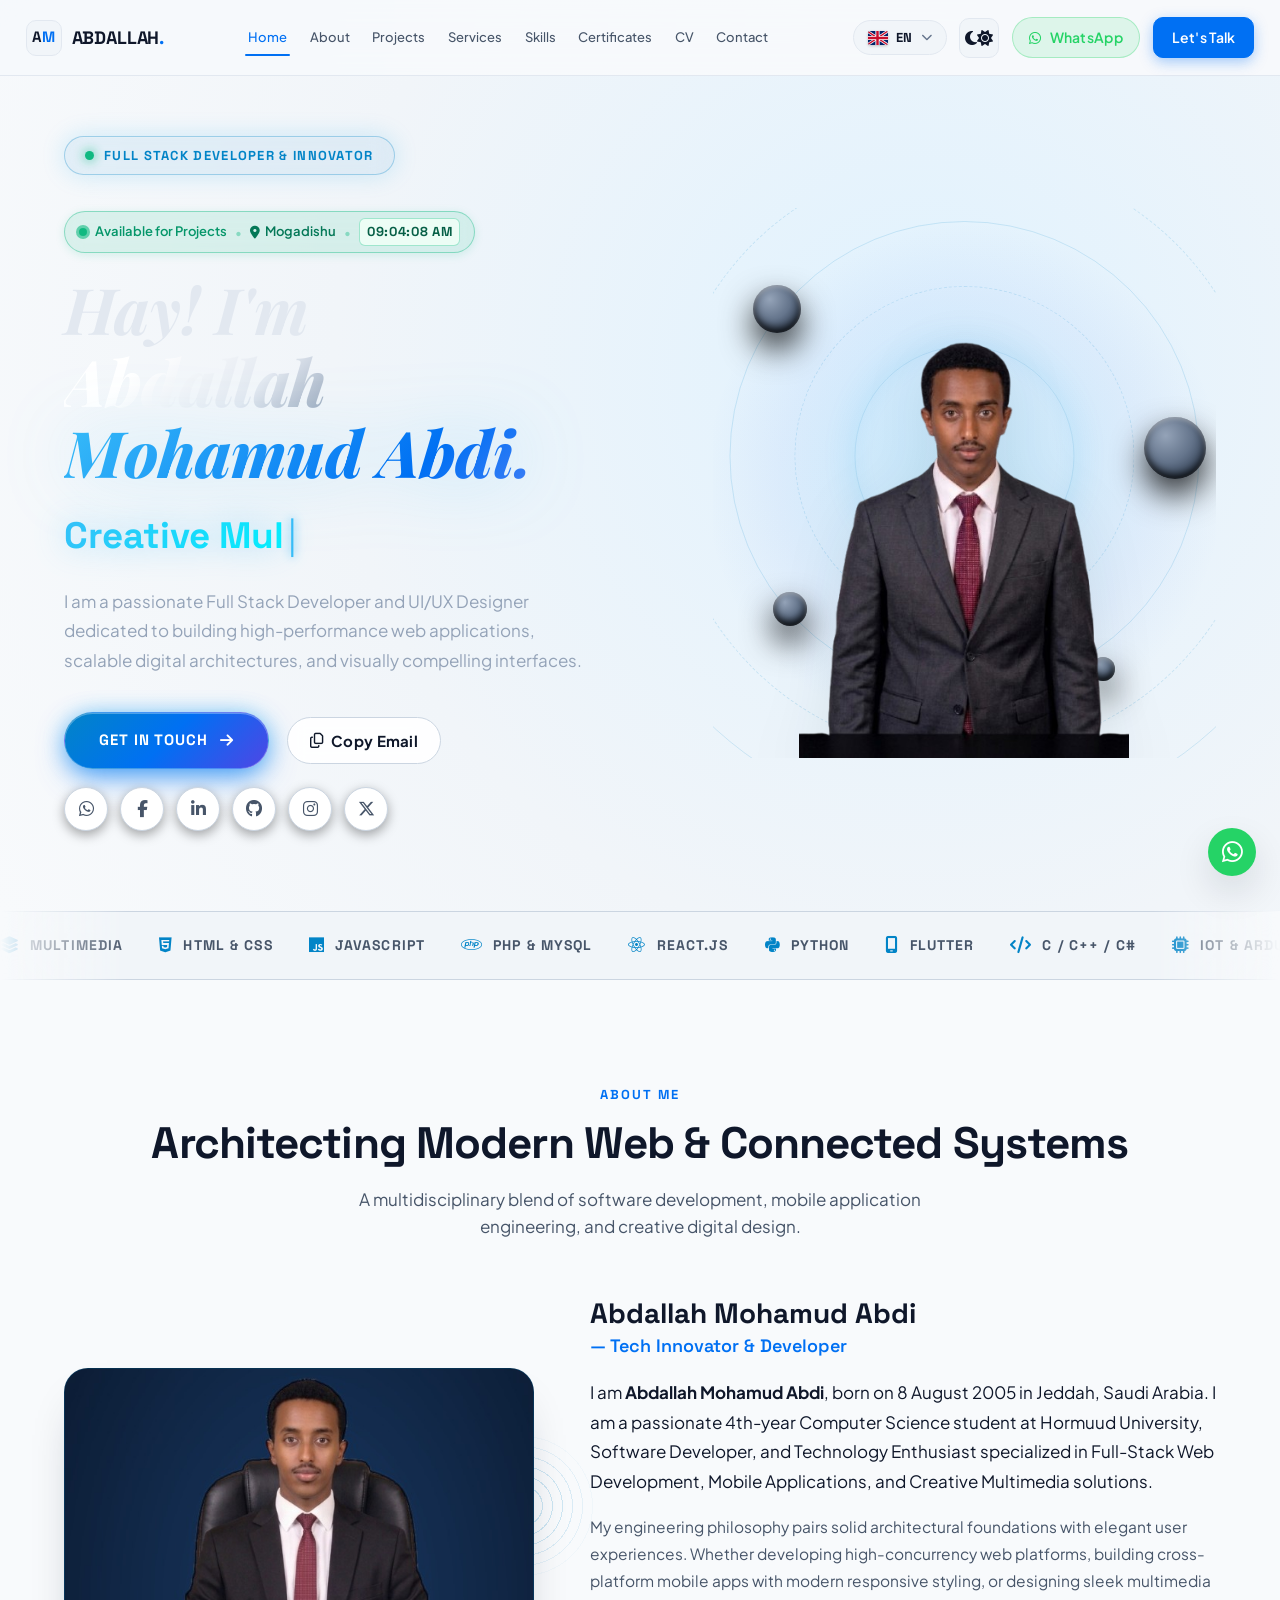
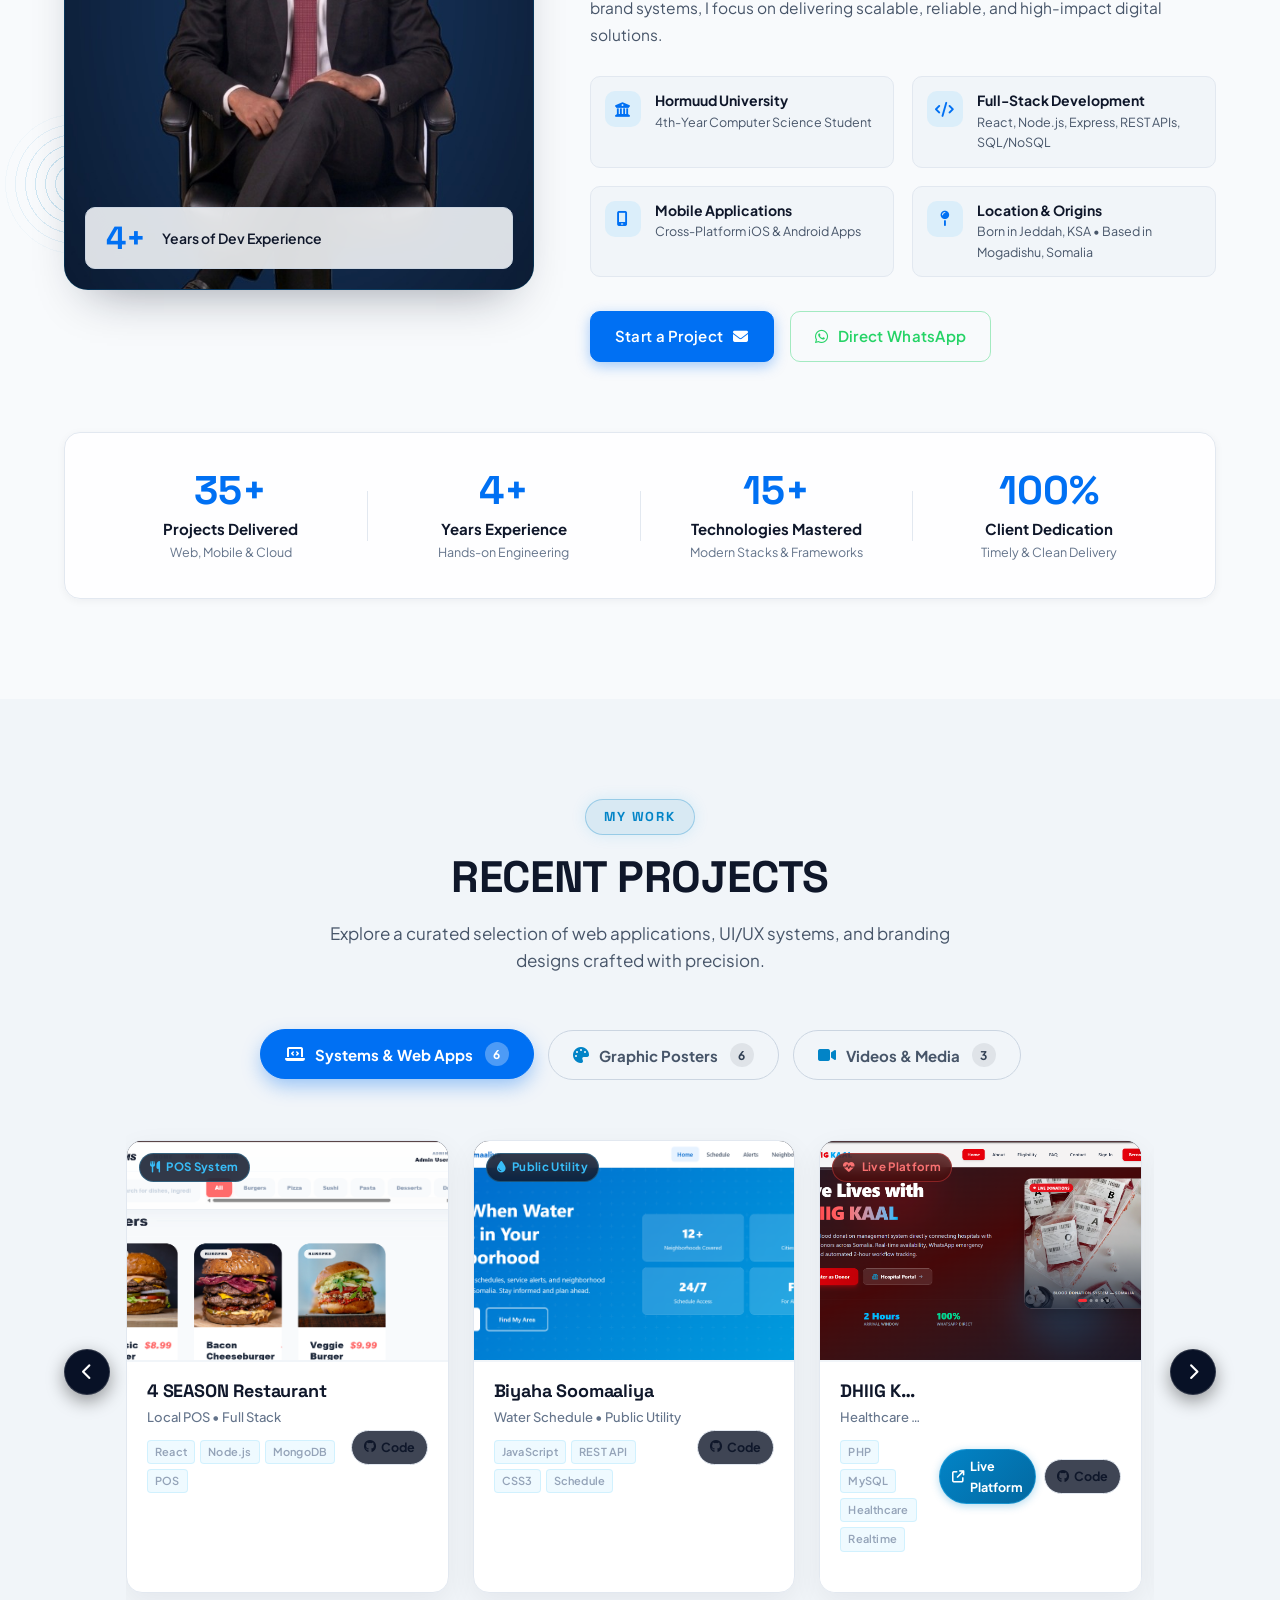
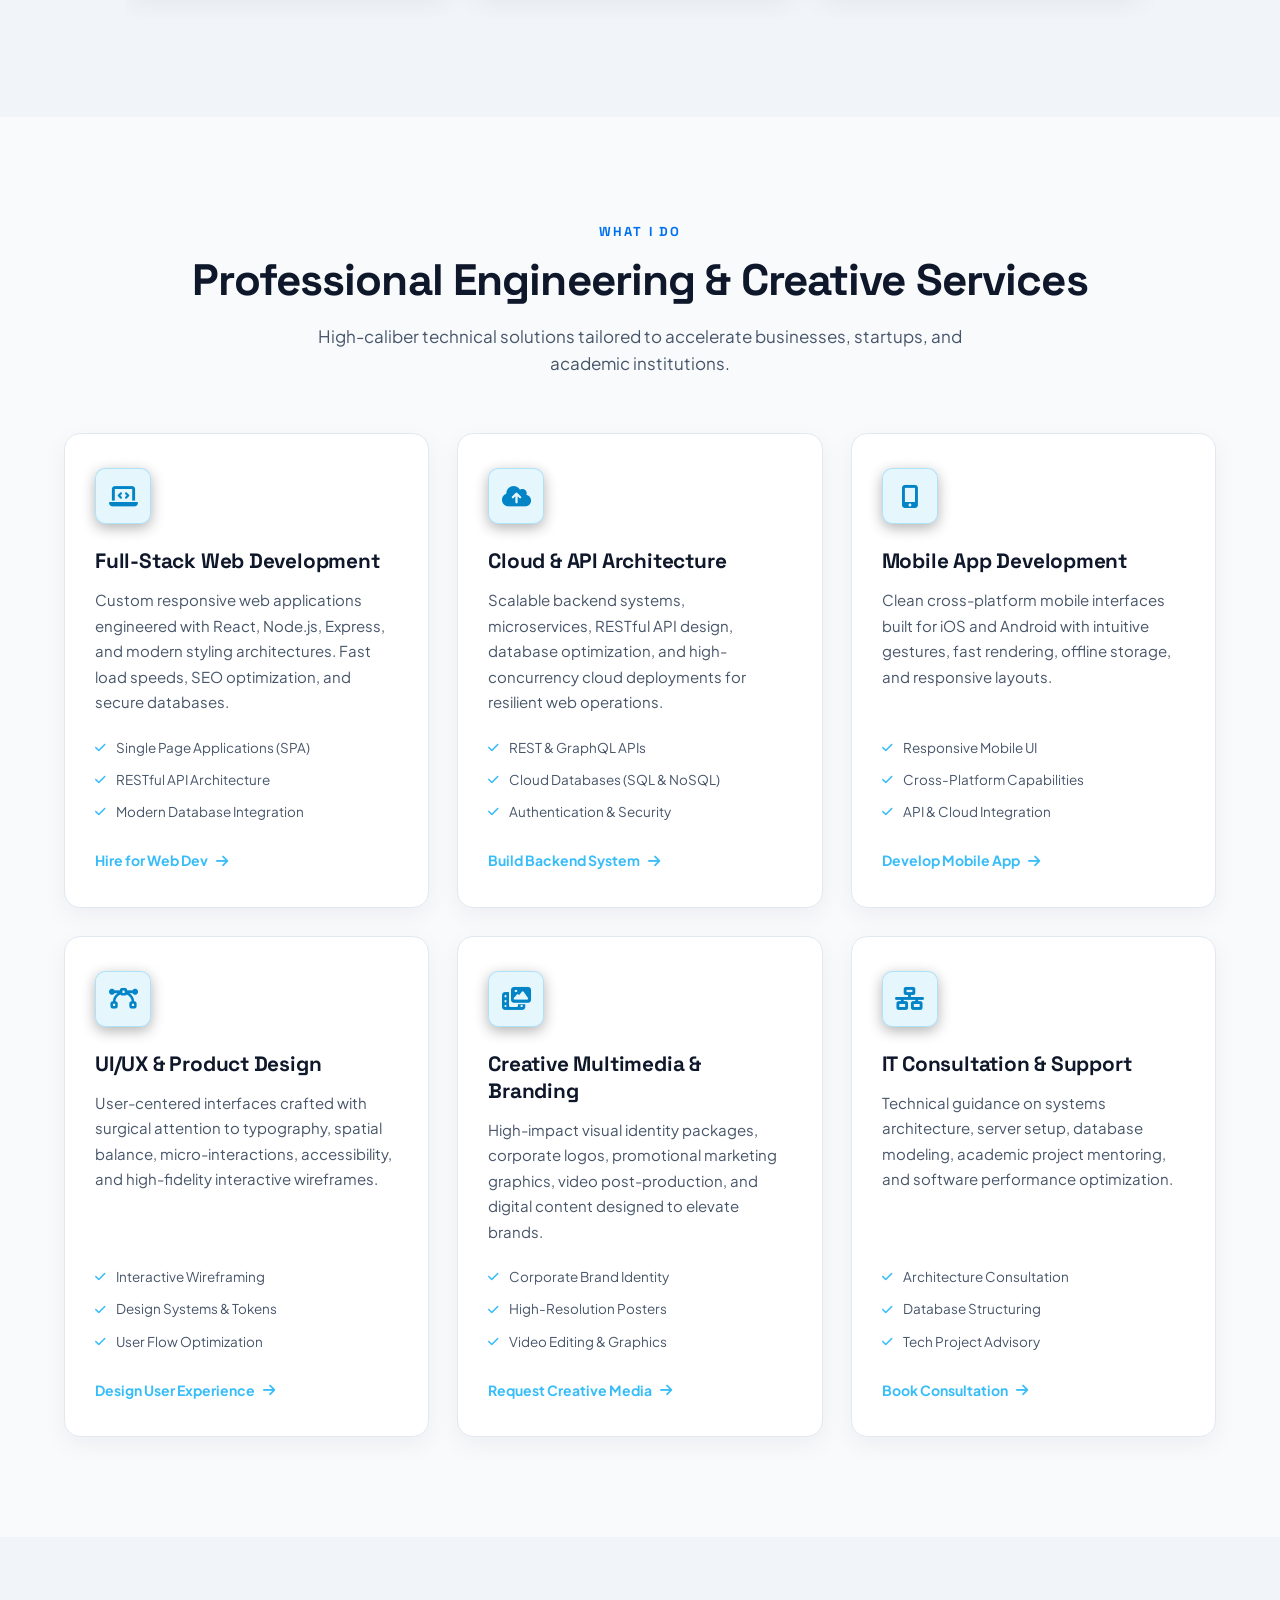
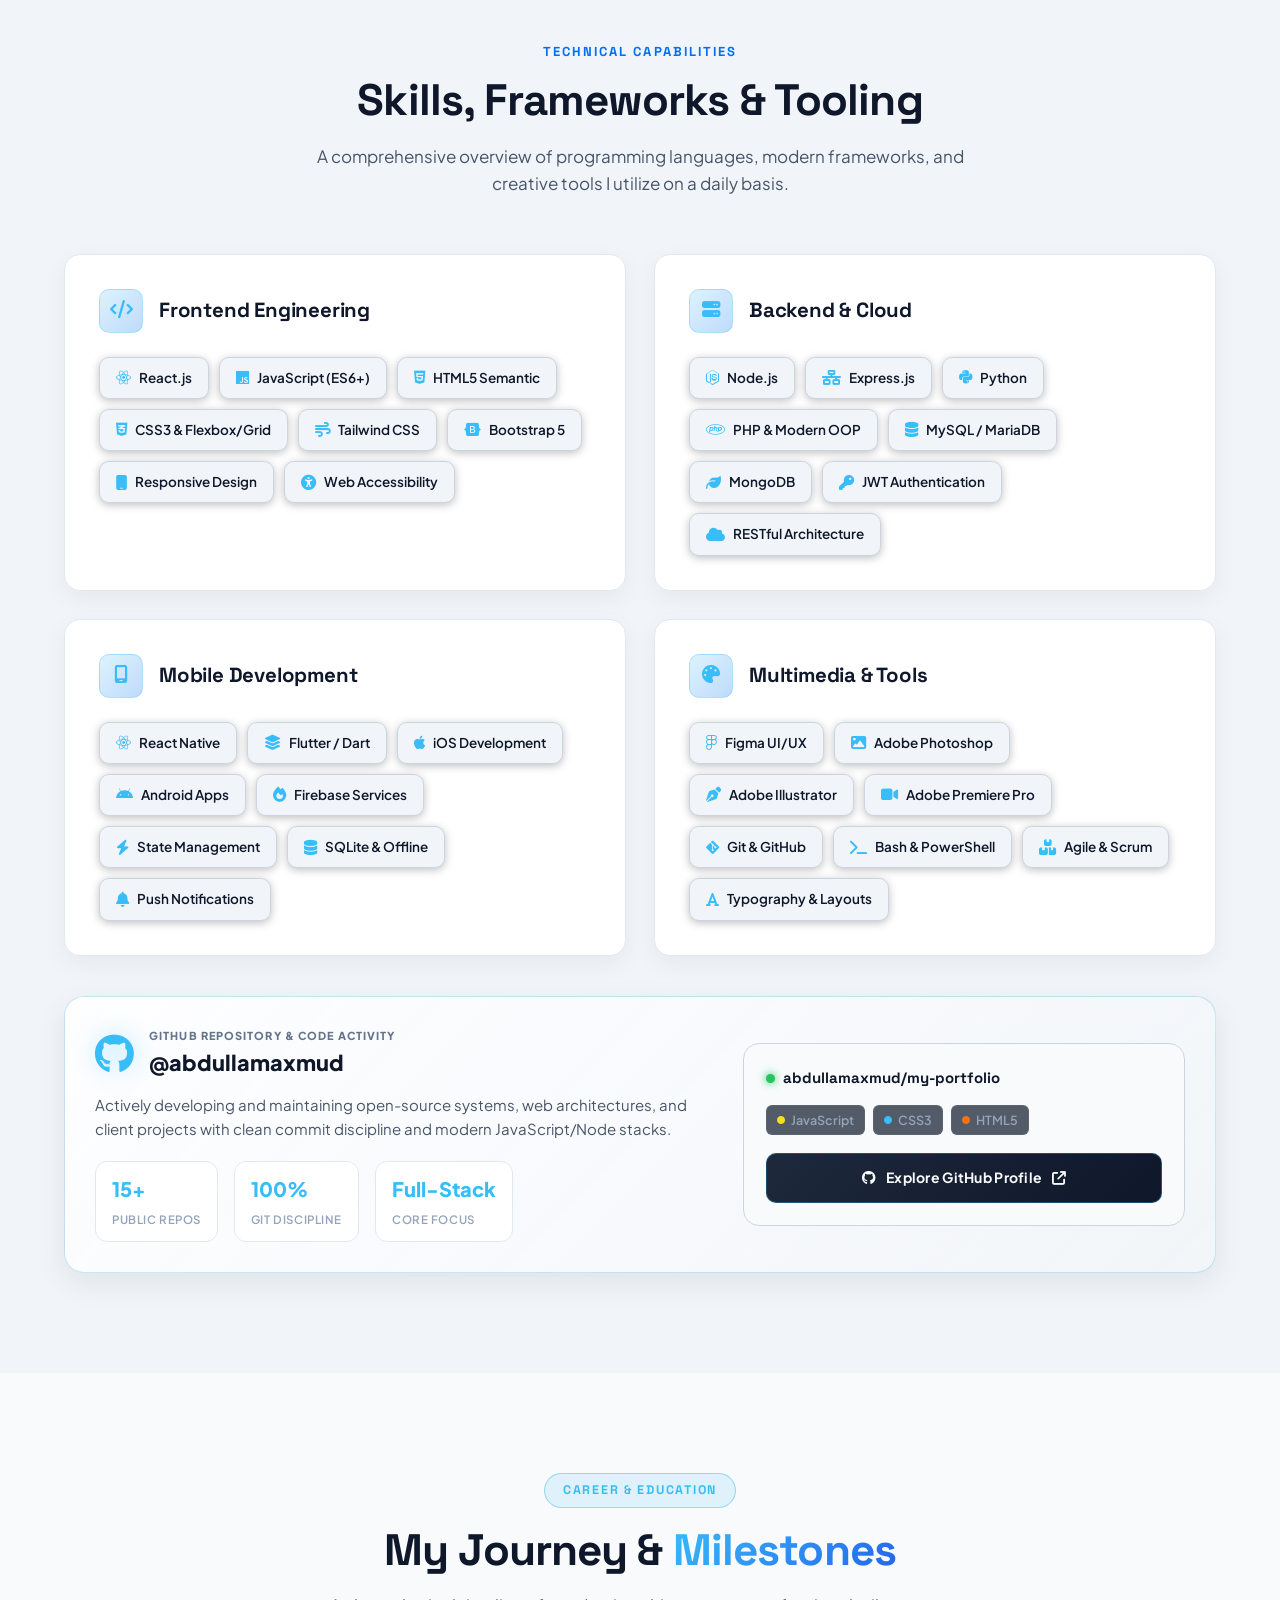
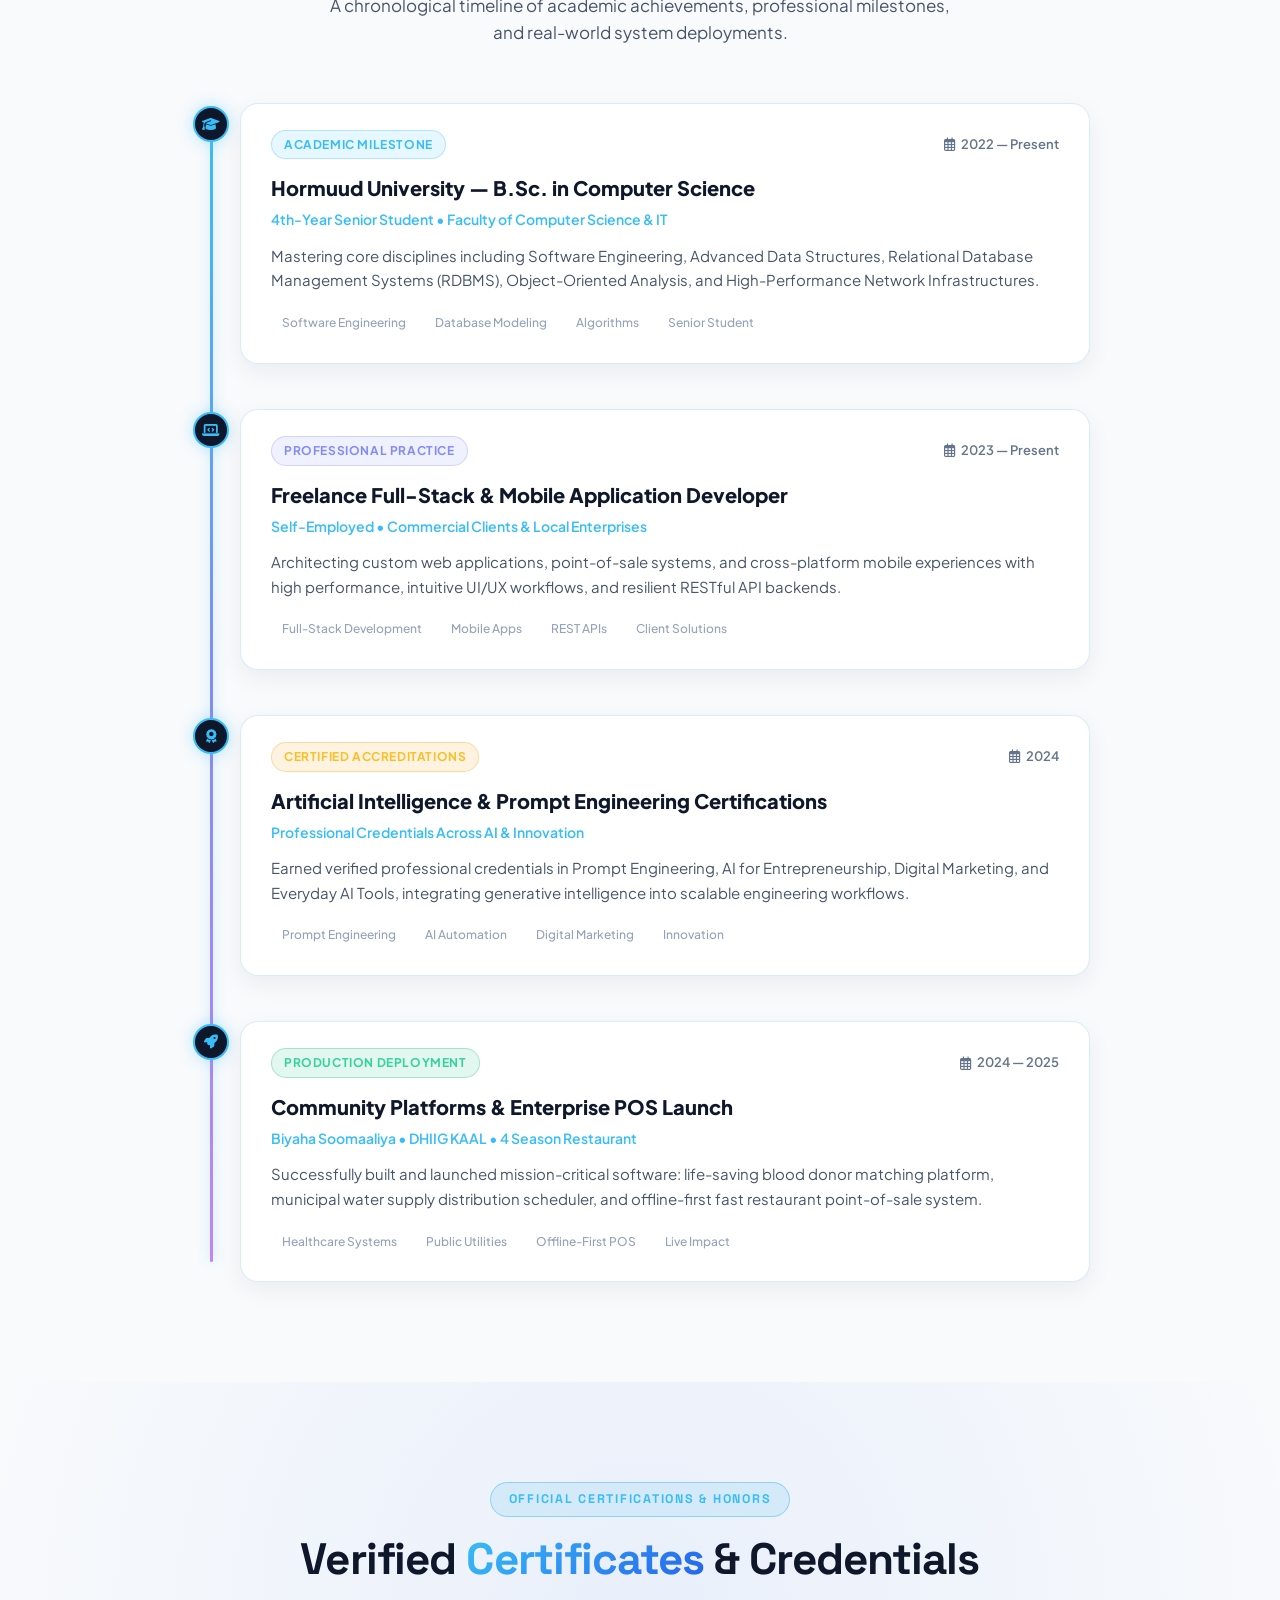
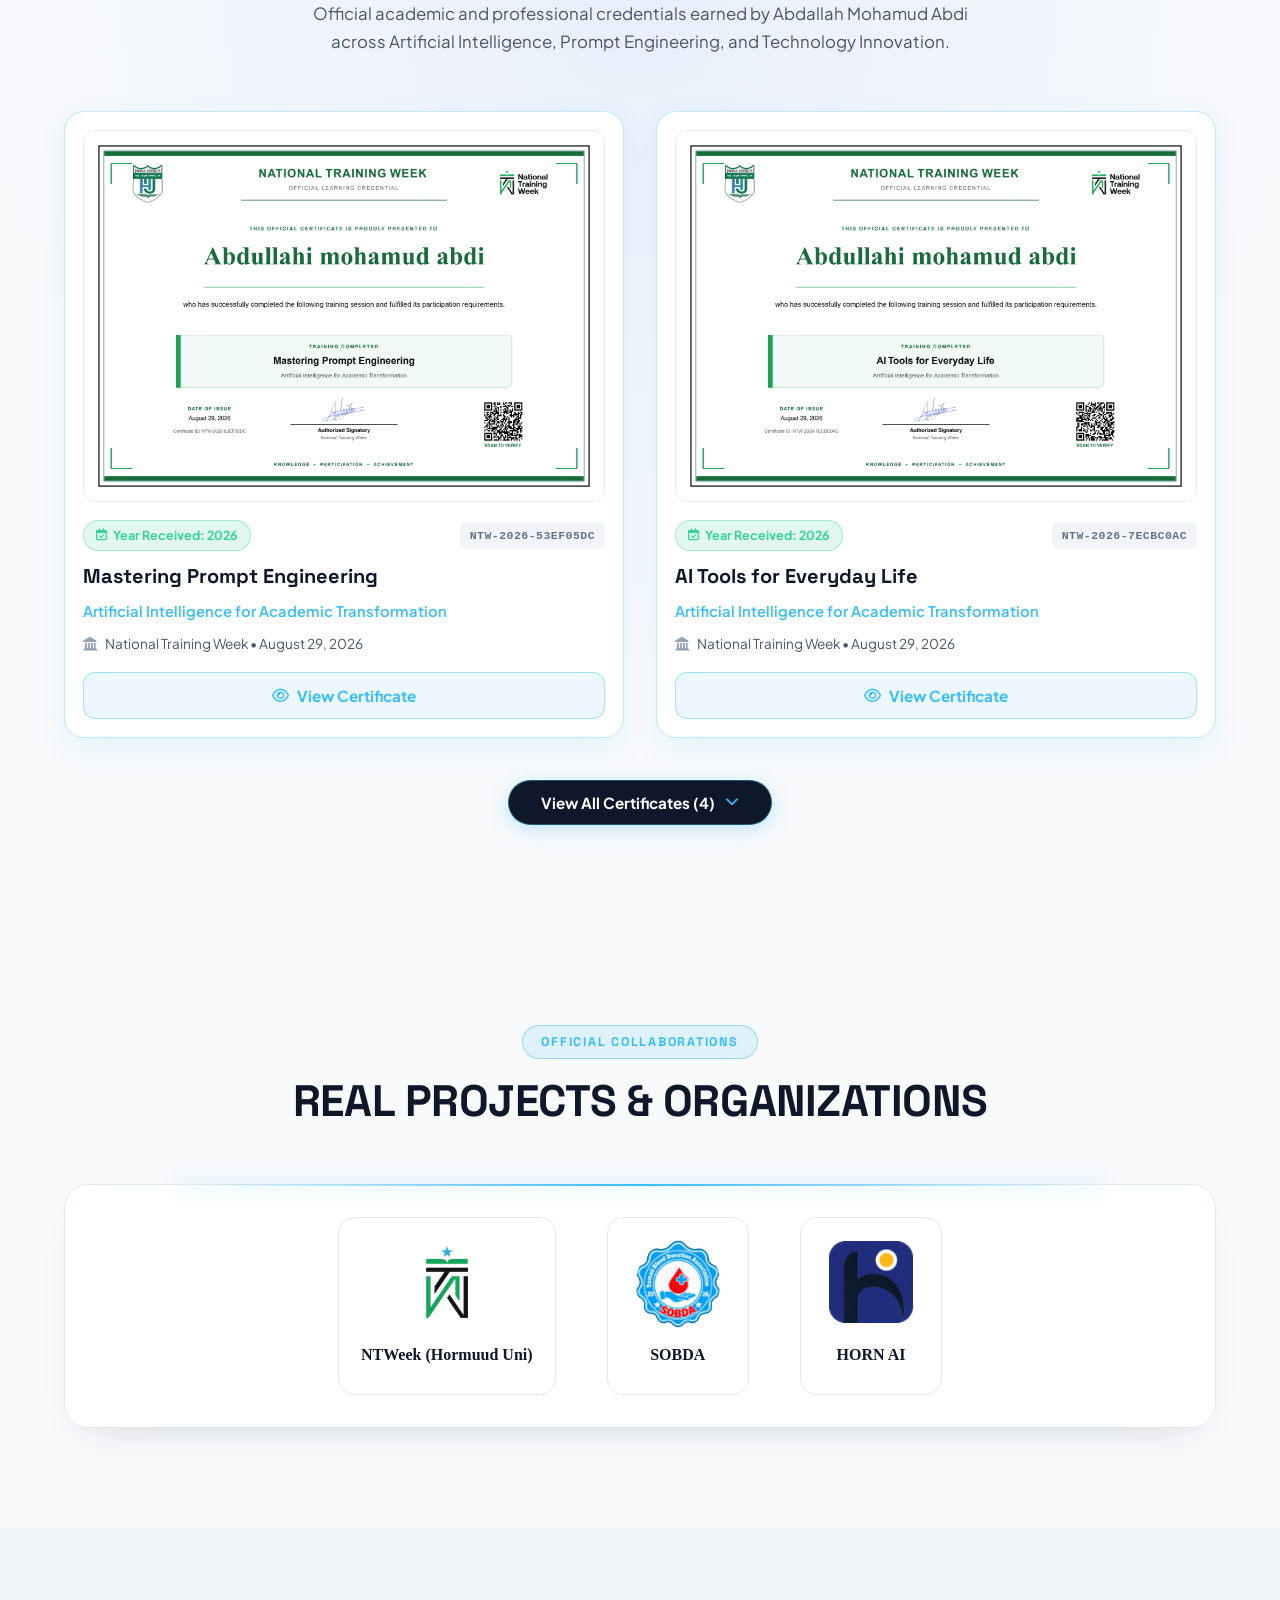
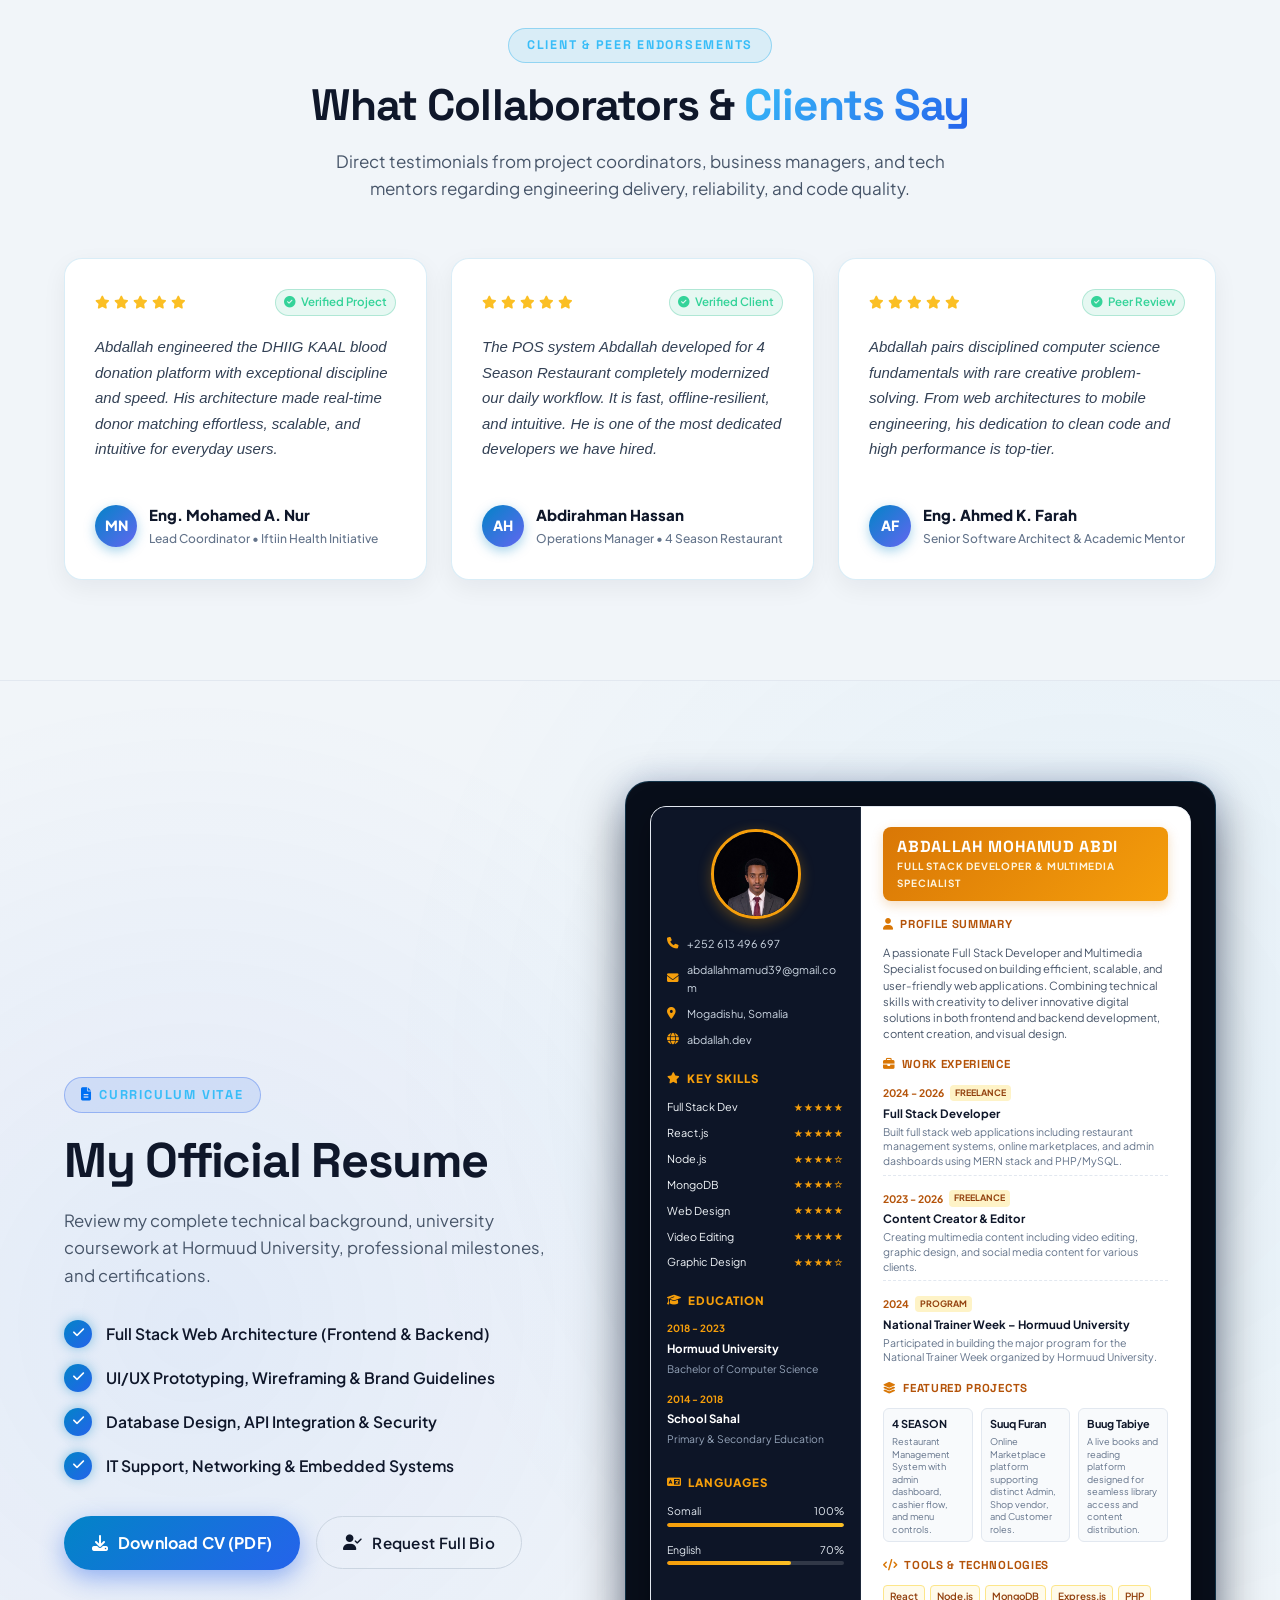
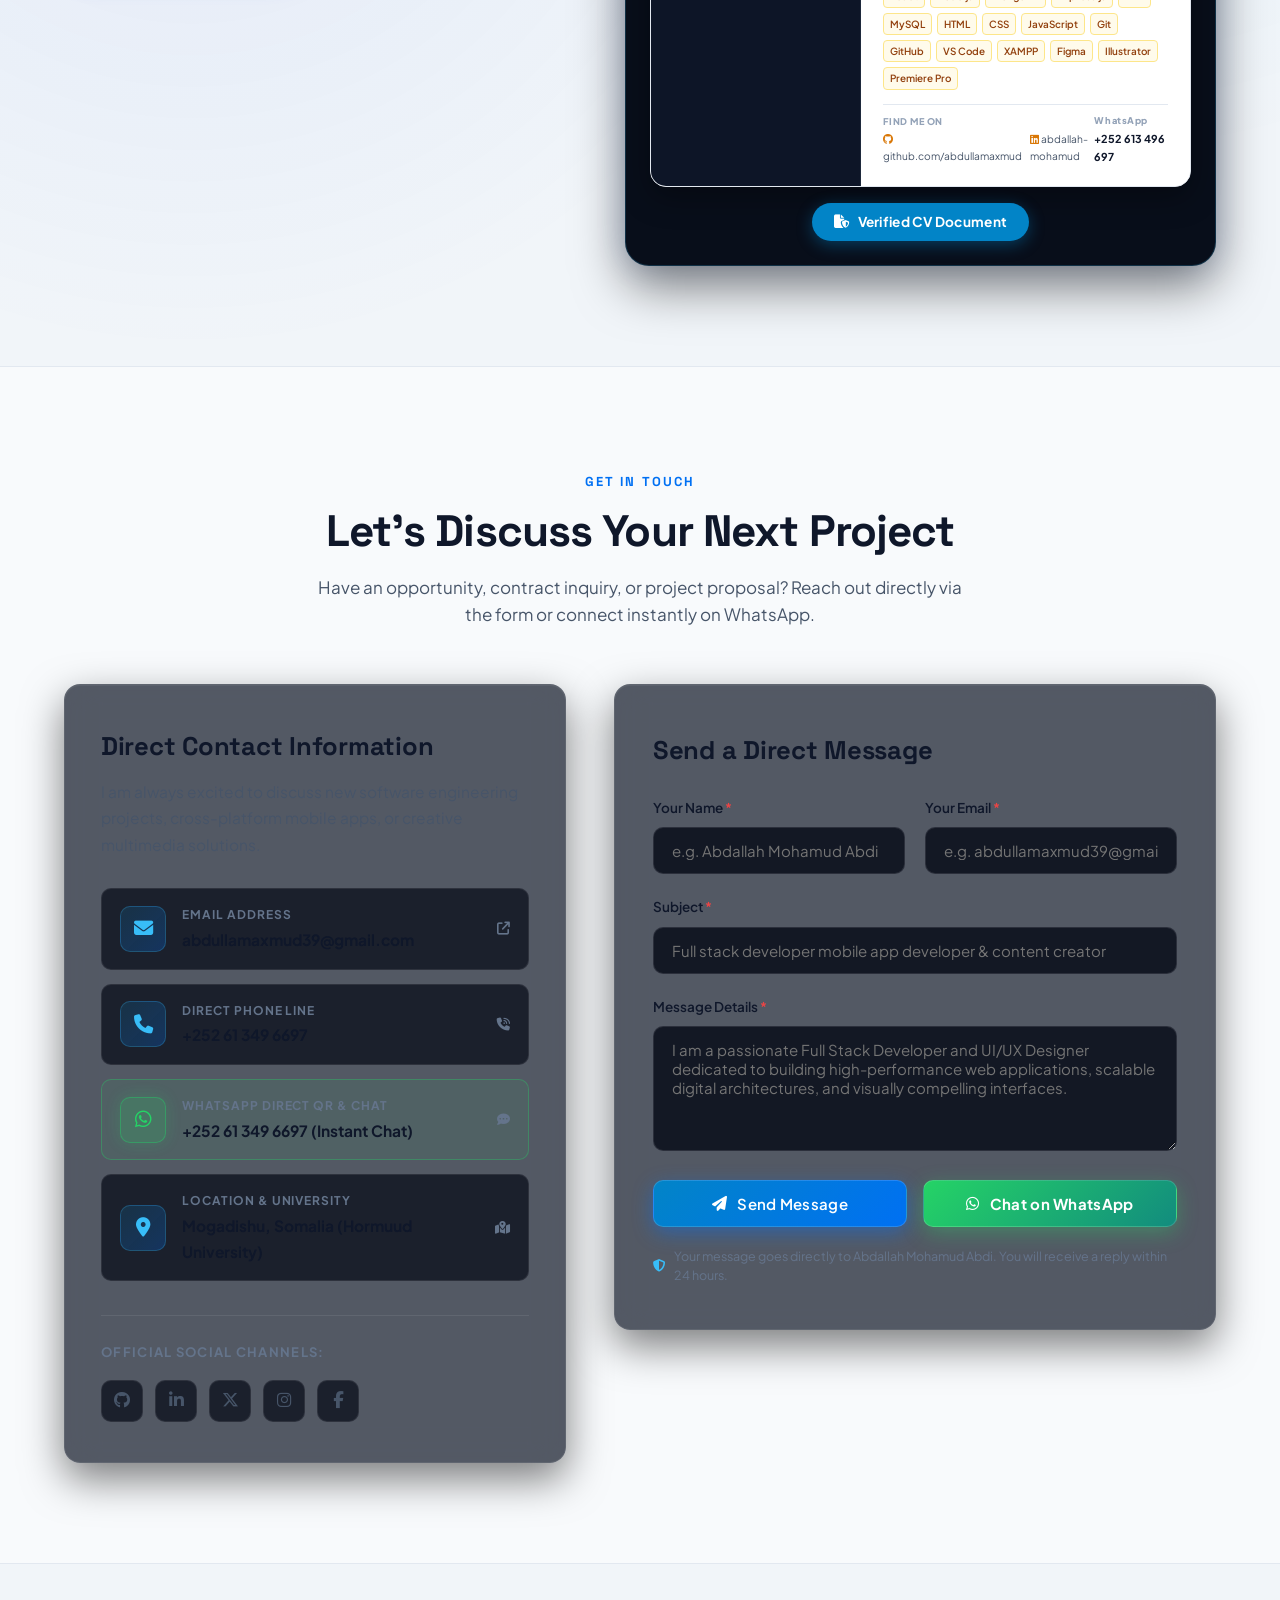
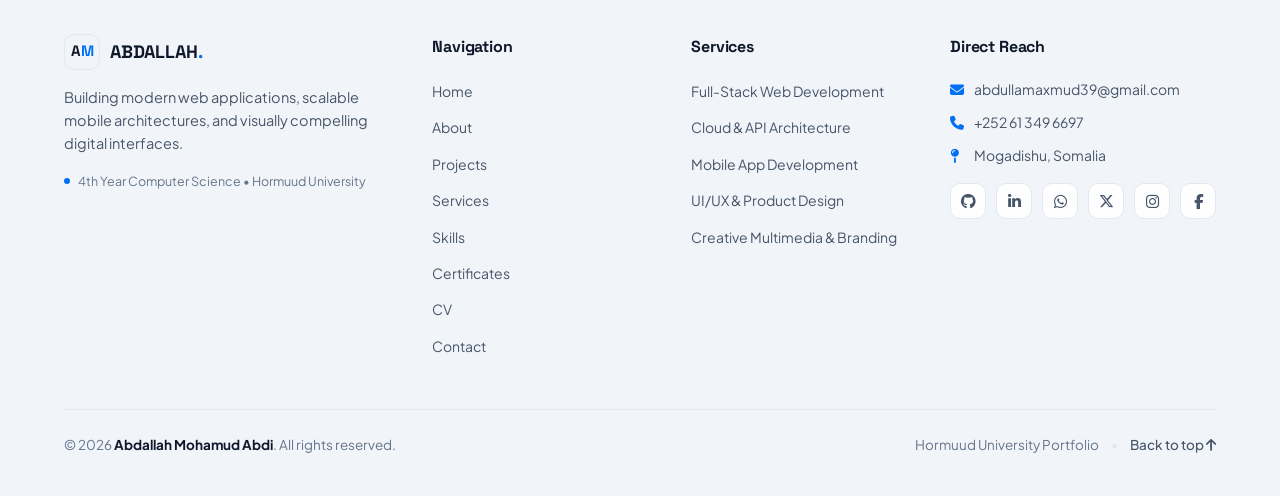
==== commit 208a1b76: "feat: add collaborations, new projects, original posters and video showcase - Add "Real Projects & O" ====
--- a/index.html
+++ b/index.html
@@ -5,9 +5,9 @@
   <meta charset="UTF-8" />
   <meta name="viewport" content="width=device-width, initial-scale=1.0" />
   <!-- Favicon -->
-  <link rel="icon" type="image/png" sizes="32x32" href="favicon.png?v=6" />
-  <link rel="shortcut icon" href="favicon.ico?v=6" />
-  <link rel="apple-touch-icon" sizes="180x180" href="apple-touch-icon.png?v=6" />
+  <link rel="icon" type="image/png" sizes="32x32" href="favicon.png?v=8" />
+  <link rel="shortcut icon" href="favicon.ico?v=8" />
+  <link rel="apple-touch-icon" sizes="180x180" href="apple-touch-icon.png?v=8" />
 
   <title>Abdallah Mohamud Abdi — Full-Stack Developer &amp; Software Engineer</title>
   <meta name="description" content="Personal portfolio of Abdallah Mohamud Abdi — 4th-year Computer Science student at Hormuud University, Software Developer, Mobile Application Developer, and Creative Multimedia Specialist." />
@@ -247,7 +247,7 @@
         <div class="about-layout-grid">
           <div class="about-media-column">
             <div class="about-image-card">
-              <img src="assets/images/abdallah-laptop.jpg" alt="Abdallah Mohamud Abdi with Laptop" class="about-img" />
+              <img src="assets/images/abdallah-chair-navy.jpg" alt="Abdallah Mohamud Abdi seated in an executive chair" class="about-img" />
               <div class="about-image-glow"></div>
               <div class="experience-ribbon">
                 <span class="ribbon-number">4+</span>
@@ -366,17 +366,17 @@
           <button class="filter-tab-btn active" data-filter="web" type="button" role="tab" aria-selected="true">
             <i class="fas fa-laptop-code"></i>
             <span data-i18n="projects.tabWeb">Systems &amp; Web Apps</span>
-            <span class="filter-count">3</span>
+            <span class="filter-count">6</span>
           </button>
           <button class="filter-tab-btn" data-filter="posters" type="button" role="tab" aria-selected="false">
             <i class="fas fa-palette"></i>
             <span data-i18n="projects.tabPosters">Graphic Posters</span>
-            <span class="filter-count">4</span>
+            <span class="filter-count">6</span>
           </button>
           <button class="filter-tab-btn" data-filter="media" type="button" role="tab" aria-selected="false">
             <i class="fas fa-video"></i>
             <span data-i18n="projects.tabMedia">Videos &amp; Media</span>
-            <span class="filter-count">2</span>
+            <span class="filter-count">3</span>
           </button>
         </div>
 
@@ -469,148 +469,242 @@
             </article>
 
 
-            <!-- ===== TAB 2: GRAPHIC POSTERS (4 Projects) ===== -->
-
-            <!-- Poster 1: Somali Tech Summit 2024 -->
-            <article class="project-card project-card-minimal" data-category="posters">
-              <div class="project-visual-box">
-                <div class="mockup-poster poster-bg-gradient-1">
-                  <div class="poster-top-badge">TECH CONFERENCE</div>
-                  <div>
-                    <div class="poster-headline">SOMALIA TECH SUMMIT 2024</div>
-                    <div class="poster-sub">Innovating The Digital Frontier • Mogadishu</div>
-                  </div>
-                  <div class="poster-meta">
-                    <span><i class="fas fa-calendar-check"></i> Keynote 2024</span>
-                    <span><i class="fas fa-vector-square"></i> 300 DPI Print</span>
-                  </div>
-                </div>
+            <!-- Web 4: Abdull School MS -->
+            <article class="project-card project-card-minimal" data-category="web">
+              <div class="project-visual-box has-img">
+                <span class="project-corner-badge"><i class="fas fa-school"></i> School ERP</span>
+                <img src="assets/images/project-abdull-school.jpg" alt="Abdull School MS" class="project-thumb-img" loading="lazy" />
               </div>
               <div class="project-card-footer">
                 <div class="project-card-text">
-                  <h3 class="project-card-title" data-i18n="projects.poster1Title">Somali Tech Summit</h3>
-                  <span class="project-card-subtitle" data-i18n="projects.poster1Sub">Keynote Design • Event Poster</span>
-                </div>
-                <a href="#contact" class="project-circle-btn" aria-label="View Poster Showcase">
+                  <h3 class="project-card-title" data-i18n="projects.p4Title">Abdull School MS</h3>
+                  <span class="project-card-subtitle" data-i18n="projects.p4Sub">School ERP • Full Stack</span>
+                  <div class="project-tech-tags">
+                    <span class="tech-tag">React</span>
+                    <span class="tech-tag">TypeScript</span>
+                    <span class="tech-tag">Node.js</span>
+                    <span class="tech-tag">Prisma</span>
+                  </div>
+                </div>
+                <div class="project-card-actions">
+                  <a href="https://github.com/abdullamaxmud/Abdull-school-MS" target="_blank" rel="noopener noreferrer" class="project-btn-pill code" title="View Source on GitHub" aria-label="View Abdull School MS on GitHub">
+                    <i class="fab fa-github"></i> <span data-i18n="projects.btnCode">Code</span>
+                  </a>
+                </div>
+              </div>
+            </article>
+
+            <!-- Web 5: ABDULL Store -->
+            <article class="project-card project-card-minimal" data-category="web">
+              <div class="project-visual-box has-img">
+                <span class="project-corner-badge"><i class="fas fa-bag-shopping"></i> E-Commerce</span>
+                <img src="assets/images/project-abdull-store.jpg" alt="ABDULL Store" class="project-thumb-img" loading="lazy" />
+              </div>
+              <div class="project-card-footer">
+                <div class="project-card-text">
+                  <h3 class="project-card-title" data-i18n="projects.p5Title">ABDULL Store</h3>
+                  <span class="project-card-subtitle" data-i18n="projects.p5Sub">E-Commerce • MERN Stack</span>
+                  <div class="project-tech-tags">
+                    <span class="tech-tag">React</span>
+                    <span class="tech-tag">Node.js</span>
+                    <span class="tech-tag">MongoDB</span>
+                    <span class="tech-tag">Express</span>
+                  </div>
+                </div>
+                <div class="project-card-actions">
+                  <a href="https://github.com/abdullamaxmud/ABDULL-store" target="_blank" rel="noopener noreferrer" class="project-btn-pill code" title="View Source on GitHub" aria-label="View ABDULL Store on GitHub">
+                    <i class="fab fa-github"></i> <span data-i18n="projects.btnCode">Code</span>
+                  </a>
+                </div>
+              </div>
+            </article>
+
+            <!-- Web 6: Smart Lab System -->
+            <article class="project-card project-card-minimal" data-category="web">
+              <div class="project-visual-box has-img">
+                <span class="project-corner-badge"><i class="fas fa-desktop"></i> University System</span>
+                <img src="assets/images/project-smart-lab.jpg" alt="Smart Lab System" class="project-thumb-img" loading="lazy" />
+              </div>
+              <div class="project-card-footer">
+                <div class="project-card-text">
+                  <h3 class="project-card-title" data-i18n="projects.p6Title">Smart Lab System</h3>
+                  <span class="project-card-subtitle" data-i18n="projects.p6Sub">Hormuud University • Lab Management</span>
+                  <div class="project-tech-tags">
+                    <span class="tech-tag">React</span>
+                    <span class="tech-tag">Node.js</span>
+                    <span class="tech-tag">MongoDB</span>
+                    <span class="tech-tag">Tailwind</span>
+                  </div>
+                </div>
+                <div class="project-card-actions">
+                  <a href="https://github.com/abdullamaxmud/Smart-lap" target="_blank" rel="noopener noreferrer" class="project-btn-pill code" title="View Source on GitHub" aria-label="View Smart Lab System on GitHub">
+                    <i class="fab fa-github"></i> <span data-i18n="projects.btnCode">Code</span>
+                  </a>
+                </div>
+              </div>
+            </article>
+
+            <!-- ===== TAB 2: GRAPHIC POSTERS (6 original designs) ===== -->
+
+            <!-- Poster 1: Let's Build It -->
+            <article class="project-card project-card-minimal poster-art-card" data-category="posters">
+              <a href="assets/images/posters/poster-hire-me.jpg" target="_blank" rel="noopener" class="project-visual-box poster-art-box" aria-label="Open full poster: Let's Build It">
+                <img src="assets/images/posters/poster-hire-me.jpg" alt="Let's Build It poster designed by Abdallah Mohamud Abdi" class="poster-art-img" loading="lazy" />
+                <span class="poster-art-zoom" aria-hidden="true"><i class="fas fa-magnifying-glass-plus"></i></span>
+              </a>
+              <div class="project-card-footer">
+                <div class="project-card-text">
+                  <h3 class="project-card-title" data-i18n="projects.poster1Title">Let's Build It</h3>
+                  <span class="project-card-subtitle" data-i18n="projects.poster1Sub">Personal Brand • Hire Me Poster</span>
+                </div>
+                <a href="assets/images/posters/poster-hire-me.jpg" target="_blank" rel="noopener" class="project-circle-btn" aria-label="Open full poster: Let's Build It">
                   <i class="fas fa-arrow-up-right-from-square"></i>
                 </a>
               </div>
             </article>
 
-            <!-- Poster 2: Corporate Brand Identity & Campaign -->
-            <article class="project-card project-card-minimal" data-category="posters">
-              <div class="project-visual-box">
-                <div class="mockup-poster poster-bg-gradient-2">
-                  <div class="poster-top-badge">CORPORATE SUITE</div>
-                  <div>
-                    <div class="poster-headline">NEXUS ENTERPRISE BRANDING</div>
-                    <div class="poster-sub">Corporate Marketing &amp; Identity Posters</div>
-                  </div>
-                  <div class="poster-meta">
-                    <span><i class="fas fa-swatchbook"></i> Brand Book</span>
-                    <span><i class="fas fa-print"></i> Billboard Series</span>
-                  </div>
-                </div>
-              </div>
+            <!-- Poster 2: DHIIG KAAL Campaign -->
+            <article class="project-card project-card-minimal poster-art-card" data-category="posters">
+              <a href="assets/images/posters/poster-dhiig-kaal.jpg" target="_blank" rel="noopener" class="project-visual-box poster-art-box" aria-label="Open full poster: DHIIG KAAL Campaign">
+                <img src="assets/images/posters/poster-dhiig-kaal.jpg" alt="DHIIG KAAL Campaign poster designed by Abdallah Mohamud Abdi" class="poster-art-img" loading="lazy" />
+                <span class="poster-art-zoom" aria-hidden="true"><i class="fas fa-magnifying-glass-plus"></i></span>
+              </a>
               <div class="project-card-footer">
                 <div class="project-card-text">
-                  <h3 class="project-card-title" data-i18n="projects.poster2Title">Nexus Enterprise Suite</h3>
-                  <span class="project-card-subtitle" data-i18n="projects.poster2Sub">Brand Identity • Billboard Series</span>
-                </div>
-                <a href="#contact" class="project-circle-btn" aria-label="View Poster Showcase">
+                  <h3 class="project-card-title" data-i18n="projects.poster2Title">DHIIG KAAL Campaign</h3>
+                  <span class="project-card-subtitle" data-i18n="projects.poster2Sub">Blood Donation • Awareness Poster</span>
+                </div>
+                <a href="assets/images/posters/poster-dhiig-kaal.jpg" target="_blank" rel="noopener" class="project-circle-btn" aria-label="Open full poster: DHIIG KAAL Campaign">
                   <i class="fas fa-arrow-up-right-from-square"></i>
                 </a>
               </div>
             </article>
 
-            <!-- Poster 3: FinTech Mobile App Launch Poster -->
-            <article class="project-card project-card-minimal" data-category="posters">
-              <div class="project-visual-box">
-                <div class="mockup-poster poster-bg-gradient-3">
-                  <div class="poster-top-badge">PRODUCT LAUNCH</div>
-                  <div>
-                    <div class="poster-headline">KAAFIPAY MOBILE FINTECH</div>
-                    <div class="poster-sub">Modern Digital Wallet &amp; Remittance</div>
-                  </div>
-                  <div class="poster-meta">
-                    <span><i class="fas fa-mobile-screen"></i> Mobile App Promo</span>
-                    <span><i class="fas fa-shield-halved"></i> FinTech Grade</span>
-                  </div>
-                </div>
-              </div>
+            <!-- Poster 3: Know Your Water Day -->
+            <article class="project-card project-card-minimal poster-art-card" data-category="posters">
+              <a href="assets/images/posters/poster-biyaha-soomaaliya.jpg" target="_blank" rel="noopener" class="project-visual-box poster-art-box" aria-label="Open full poster: Know Your Water Day">
+                <img src="assets/images/posters/poster-biyaha-soomaaliya.jpg" alt="Know Your Water Day poster designed by Abdallah Mohamud Abdi" class="poster-art-img" loading="lazy" />
+                <span class="poster-art-zoom" aria-hidden="true"><i class="fas fa-magnifying-glass-plus"></i></span>
+              </a>
               <div class="project-card-footer">
                 <div class="project-card-text">
-                  <h3 class="project-card-title" data-i18n="projects.poster3Title">KaafiPay FinTech Series</h3>
-                  <span class="project-card-subtitle" data-i18n="projects.poster3Sub">Product Launch • FinTech Promo</span>
-                </div>
-                <a href="#contact" class="project-circle-btn" aria-label="View Poster Showcase">
+                  <h3 class="project-card-title" data-i18n="projects.poster3Title">Know Your Water Day</h3>
+                  <span class="project-card-subtitle" data-i18n="projects.poster3Sub">Biyaha Soomaaliya • Public Utility</span>
+                </div>
+                <a href="assets/images/posters/poster-biyaha-soomaaliya.jpg" target="_blank" rel="noopener" class="project-circle-btn" aria-label="Open full poster: Know Your Water Day">
                   <i class="fas fa-arrow-up-right-from-square"></i>
                 </a>
               </div>
             </article>
 
-            <!-- Poster 4: Creative Typographic Exhibition Poster -->
-            <article class="project-card project-card-minimal" data-category="posters">
-              <div class="project-visual-box">
-                <div class="mockup-poster poster-bg-gradient-4">
-                  <div class="poster-top-badge">ART &amp; CULTURE</div>
-                  <div>
-                    <div class="poster-headline">HORNS OF AFRICA ART &amp; TYPE</div>
-                    <div class="poster-sub">Cultural Heritage &amp; Minimalist Layout</div>
-                  </div>
-                  <div class="poster-meta">
-                    <span><i class="fas fa-paint-brush"></i> Exhibition Showcase</span>
-                    <span><i class="fas fa-award"></i> Editorial Quality</span>
-                  </div>
-                </div>
-              </div>
+            <!-- Poster 4: Hungry? Order in Seconds -->
+            <article class="project-card project-card-minimal poster-art-card" data-category="posters">
+              <a href="assets/images/posters/poster-4-season.jpg" target="_blank" rel="noopener" class="project-visual-box poster-art-box" aria-label="Open full poster: Hungry? Order in Seconds">
+                <img src="assets/images/posters/poster-4-season.jpg" alt="Hungry? Order in Seconds poster designed by Abdallah Mohamud Abdi" class="poster-art-img" loading="lazy" />
+                <span class="poster-art-zoom" aria-hidden="true"><i class="fas fa-magnifying-glass-plus"></i></span>
+              </a>
               <div class="project-card-footer">
                 <div class="project-card-text">
-                  <h3 class="project-card-title" data-i18n="projects.poster4Title">Horns of Africa Art</h3>
-                  <span class="project-card-subtitle" data-i18n="projects.poster4Sub">Cultural Heritage • Typographic Art</span>
-                </div>
-                <a href="#contact" class="project-circle-btn" aria-label="View Poster Showcase">
+                  <h3 class="project-card-title" data-i18n="projects.poster4Title">Hungry? Order in Seconds</h3>
+                  <span class="project-card-subtitle" data-i18n="projects.poster4Sub">4 SEASON • Restaurant Promo</span>
+                </div>
+                <a href="assets/images/posters/poster-4-season.jpg" target="_blank" rel="noopener" class="project-circle-btn" aria-label="Open full poster: Hungry? Order in Seconds">
                   <i class="fas fa-arrow-up-right-from-square"></i>
                 </a>
               </div>
             </article>
 
-
-            <!-- ===== TAB 3: VIDEOS & MEDIA (2 Projects) ===== -->
-
-            <!-- Video 1: Abdalla Show (Official Personal Video) -->
-            <article class="project-card project-card-minimal video-project-card" data-category="media">
-              <div class="project-visual-box video-visual-box">
-                <video class="project-video-player" src="assets/videos/abdalla-show.mp4" preload="metadata" playsinline controls>
-                  <source src="assets/videos/abdalla-show.mp4" type="video/mp4">
-                  Your browser does not support HTML5 video.
-                </video>
-              </div>
+            <!-- Poster 5: Abdull School MS Launch -->
+            <article class="project-card project-card-minimal poster-art-card" data-category="posters">
+              <a href="assets/images/posters/poster-abdull-school.jpg" target="_blank" rel="noopener" class="project-visual-box poster-art-box" aria-label="Open full poster: Abdull School MS Launch">
+                <img src="assets/images/posters/poster-abdull-school.jpg" alt="Abdull School MS Launch poster designed by Abdallah Mohamud Abdi" class="poster-art-img" loading="lazy" />
+                <span class="poster-art-zoom" aria-hidden="true"><i class="fas fa-magnifying-glass-plus"></i></span>
+              </a>
+              <div class="project-card-footer">
+                <div class="project-card-text">
+                  <h3 class="project-card-title" data-i18n="projects.poster5Title">Abdull School MS Launch</h3>
+                  <span class="project-card-subtitle" data-i18n="projects.poster5Sub">School ERP • Product Launch</span>
+                </div>
+                <a href="assets/images/posters/poster-abdull-school.jpg" target="_blank" rel="noopener" class="project-circle-btn" aria-label="Open full poster: Abdull School MS Launch">
+                  <i class="fas fa-arrow-up-right-from-square"></i>
+                </a>
+              </div>
+            </article>
+
+            <!-- Poster 6: Report It — Smart Lab -->
+            <article class="project-card project-card-minimal poster-art-card" data-category="posters">
+              <a href="assets/images/posters/poster-smart-lab.jpg" target="_blank" rel="noopener" class="project-visual-box poster-art-box" aria-label="Open full poster: Report It — Smart Lab">
+                <img src="assets/images/posters/poster-smart-lab.jpg" alt="Report It — Smart Lab poster designed by Abdallah Mohamud Abdi" class="poster-art-img" loading="lazy" />
+                <span class="poster-art-zoom" aria-hidden="true"><i class="fas fa-magnifying-glass-plus"></i></span>
+              </a>
+              <div class="project-card-footer">
+                <div class="project-card-text">
+                  <h3 class="project-card-title" data-i18n="projects.poster6Title">Report It — Smart Lab</h3>
+                  <span class="project-card-subtitle" data-i18n="projects.poster6Sub">Hormuud University • Campaign</span>
+                </div>
+                <a href="assets/images/posters/poster-smart-lab.jpg" target="_blank" rel="noopener" class="project-circle-btn" aria-label="Open full poster: Report It — Smart Lab">
+                  <i class="fas fa-arrow-up-right-from-square"></i>
+                </a>
+              </div>
+            </article>
+
+            <!-- ===== TAB 3: VIDEOS & MEDIA (3 Videos: 1 featured + 2 stacked) ===== -->
+
+            <!-- Video 1: Abdalla Show Production -->
+            <article class="project-card project-card-minimal video-project-card is-featured" data-category="media">
+              <button type="button" class="project-visual-box video-visual-box video-cover btn-trigger-video" data-video-src="assets/videos/abdalla-show.mp4" data-video-title="Abdalla Show Production" aria-label="Play Abdalla Show video">
+                <img src="assets/images/video-poster-abdalla-show.jpg" alt="Abdalla Show Production" class="video-cover-img" loading="lazy" />
+                <span class="video-cover-shade" aria-hidden="true"></span>
+                <span class="project-corner-badge"><i class="fas fa-star"></i> Featured</span>
+                <span class="video-cover-play" aria-hidden="true"><i class="fas fa-play"></i></span>
+                <span class="video-cover-duration" aria-hidden="true"><i class="far fa-clock"></i> 2:13</span>
+              </button>
               <div class="project-card-footer">
                 <div class="project-card-text">
                   <h3 class="project-card-title" data-i18n="projects.media1Title">Abdalla Show Production</h3>
                   <span class="project-card-subtitle" data-i18n="projects.media1Sub">Video Production • Official Reel</span>
                 </div>
-                <button type="button" class="project-circle-btn btn-trigger-video" data-video-src="assets/videos/abdalla-show.mp4" data-video-title="Abdalla Show Production" aria-label="Watch Abdalla Show Video">
+                <button type="button" class="project-circle-btn btn-trigger-video" data-video-src="assets/videos/abdalla-show.mp4" data-video-title="Abdalla Show Production" aria-label="Watch Abdalla Show video">
                   <i class="fas fa-play"></i>
                 </button>
               </div>
             </article>
 
-            <!-- Video 2: Corporate Brand Storytelling & Digital Video -->
+            <!-- Video 2: Meet the Developer -->
             <article class="project-card project-card-minimal video-project-card" data-category="media">
-              <div class="project-visual-box video-visual-box">
-                <video class="project-video-player" src="assets/videos/creative-production.mp4" preload="metadata" playsinline controls>
-                  <source src="assets/videos/creative-production.mp4" type="video/mp4">
-                  Your browser does not support HTML5 video.
-                </video>
-              </div>
+              <button type="button" class="project-visual-box video-visual-box video-cover btn-trigger-video" data-video-src="assets/videos/developer-profile.webm" data-video-title="Meet the Developer" aria-label="Play Meet the Developer video">
+                <img src="assets/images/video-poster-developer-profile.jpg" alt="Meet the Developer" class="video-cover-img" loading="lazy" />
+                <span class="video-cover-shade" aria-hidden="true"></span>
+                <span class="project-corner-badge"><i class="fas fa-user-tie"></i> Profile</span>
+                <span class="video-cover-play" aria-hidden="true"><i class="fas fa-play"></i></span>
+                <span class="video-cover-duration" aria-hidden="true"><i class="far fa-clock"></i> 0:18</span>
+              </button>
               <div class="project-card-footer">
                 <div class="project-card-text">
-                  <h3 class="project-card-title" data-i18n="projects.media2Title">Corporate Storytelling</h3>
-                  <span class="project-card-subtitle" data-i18n="projects.media2Sub">Cinematic Promo • Digital Media</span>
-                </div>
-                <button type="button" class="project-circle-btn btn-trigger-video" data-video-src="assets/videos/creative-production.mp4" data-video-title="Corporate Storytelling" aria-label="Watch Corporate Storytelling Video">
+                  <h3 class="project-card-title" data-i18n="projects.media2Title">Meet the Developer</h3>
+                  <span class="project-card-subtitle" data-i18n="projects.media2Sub">Profile Reel • Abdallah Mohamud Abdi</span>
+                </div>
+                <button type="button" class="project-circle-btn btn-trigger-video" data-video-src="assets/videos/developer-profile.webm" data-video-title="Meet the Developer" aria-label="Watch Meet the Developer video">
+                  <i class="fas fa-play"></i>
+                </button>
+              </div>
+            </article>
+
+            <!-- Video 3: 4 SEASON POS — Live Demo -->
+            <article class="project-card project-card-minimal video-project-card" data-category="media">
+              <button type="button" class="project-visual-box video-visual-box video-cover btn-trigger-video" data-video-src="assets/videos/pos-project-demo.webm" data-video-title="4 SEASON POS — Live Demo" aria-label="Play 4 SEASON POS demo video">
+                <img src="assets/images/video-poster-pos-demo.jpg" alt="4 SEASON POS — Live Demo" class="video-cover-img" loading="lazy" />
+                <span class="video-cover-shade" aria-hidden="true"></span>
+                <span class="project-corner-badge"><i class="fas fa-laptop-code"></i> Project Demo</span>
+                <span class="video-cover-play" aria-hidden="true"><i class="fas fa-play"></i></span>
+                <span class="video-cover-duration" aria-hidden="true"><i class="far fa-clock"></i> 0:23</span>
+              </button>
+              <div class="project-card-footer">
+                <div class="project-card-text">
+                  <h3 class="project-card-title" data-i18n="projects.media3Title">4 SEASON POS — Live Demo</h3>
+                  <span class="project-card-subtitle" data-i18n="projects.media3Sub">Project Walkthrough • Full Stack</span>
+                </div>
+                <button type="button" class="project-circle-btn btn-trigger-video" data-video-src="assets/videos/pos-project-demo.webm" data-video-title="4 SEASON POS — Live Demo" aria-label="Watch 4 SEASON POS demo video">
                   <i class="fas fa-play"></i>
                 </button>
               </div>
@@ -1132,6 +1226,43 @@
             <span id="btnToggleCertsText" data-i18n="certificates.btnViewAll">View All Certificates (4)</span>
             <i class="fas fa-chevron-down" id="btnToggleCertsIcon"></i>
           </button>
+        </div>
+      </div>
+    </section>
+
+    <!-- ========== OFFICIAL COLLABORATIONS SECTION ========== -->
+    <section class="section-wrapper collab-section" id="collaborations">
+      <div class="container">
+        <div class="section-header text-center">
+          <div class="cert-pill-badge">
+            <span class="cert-pill-text" data-i18n="collab.eyebrow">OFFICIAL COLLABORATIONS</span>
+          </div>
+          <h2 class="section-heading collab-heading" data-i18n="collab.heading">REAL PROJECTS &amp; ORGANIZATIONS</h2>
+        </div>
+
+        <div class="collab-panel">
+          <a href="https://ntw.hu.edu.so/" target="_blank" rel="noopener noreferrer" class="collab-card" title="Visit ntw.hu.edu.so" aria-label="Visit NTWeek (Hormuud University) website">
+            <span class="collab-logo">
+              <img src="assets/images/collab-ntweek-dark.png" alt="NTWeek logo" class="collab-img logo-on-dark" loading="lazy" />
+              <img src="assets/images/collab-ntweek-light.png" alt="NTWeek logo" class="collab-img logo-on-light" loading="lazy" />
+            </span>
+            <span class="collab-name">NTWeek (Hormuud Uni)</span>
+            <i class="fas fa-arrow-up-right-from-square collab-link-icon" aria-hidden="true"></i>
+          </a>
+          <a href="https://sobda.org/" target="_blank" rel="noopener noreferrer" class="collab-card" title="Visit sobda.org" aria-label="Visit SOBDA website">
+            <span class="collab-logo">
+              <img src="assets/images/collab-sobda.png" alt="SOBDA logo" class="collab-img" loading="lazy" />
+            </span>
+            <span class="collab-name">SOBDA</span>
+            <i class="fas fa-arrow-up-right-from-square collab-link-icon" aria-hidden="true"></i>
+          </a>
+          <a href="https://www.hornai.org/projects" target="_blank" rel="noopener noreferrer" class="collab-card" title="Visit hornai.org" aria-label="Visit HORN AI projects">
+            <span class="collab-logo">
+              <img src="assets/images/collab-hornai.png" alt="HORN AI logo" class="collab-img" loading="lazy" />
+            </span>
+            <span class="collab-name">HORN AI</span>
+            <i class="fas fa-arrow-up-right-from-square collab-link-icon" aria-hidden="true"></i>
+          </a>
         </div>
       </div>
     </section>
--- a/style.css
+++ b/style.css
@@ -5904,3 +5904,370 @@
     padding: 8px 12px;
   }
 }
+
+/* ==========================================================================
+   OFFICIAL COLLABORATIONS (Real Projects & Organizations)
+   ========================================================================== */
+.collab-heading {
+  text-transform: uppercase;
+  letter-spacing: -0.01em;
+}
+
+.collab-panel {
+  position: relative;
+  display: flex;
+  flex-wrap: wrap;
+  justify-content: center;
+  align-items: stretch;
+  gap: clamp(18px, 4vw, 64px);
+  padding: clamp(24px, 3.5vw, 32px) clamp(16px, 4vw, 48px);
+  border-radius: var(--radius-lg);
+  background: linear-gradient(180deg, rgba(14, 30, 52, 0.72) 0%, rgba(9, 18, 34, 0.72) 100%);
+  border: 1px solid rgba(56, 189, 248, 0.22);
+  box-shadow: 0 30px 60px -30px rgba(0, 0, 0, 0.7), inset 0 1px 0 rgba(255, 255, 255, 0.04);
+  backdrop-filter: blur(14px);
+  -webkit-backdrop-filter: blur(14px);
+}
+
+.collab-panel::before {
+  content: '';
+  position: absolute;
+  top: -1px;
+  left: 10%;
+  right: 10%;
+  height: 2px;
+  border-radius: 2px;
+  background: linear-gradient(90deg, transparent, #38bdf8, transparent);
+  box-shadow: 0 0 16px rgba(56, 189, 248, 0.6);
+}
+
+.collab-card {
+  position: relative;
+  display: flex;
+  flex-direction: column;
+  align-items: center;
+  justify-content: center;
+  gap: 18px;
+  min-width: 142px;
+  padding: 22px 22px 26px;
+  border-radius: var(--radius-md);
+  background: rgba(17, 27, 46, 0.85);
+  border: 1px solid var(--border-light);
+  color: var(--text-primary);
+  text-decoration: none;
+  transition: transform var(--transition-normal), border-color var(--transition-fast), box-shadow var(--transition-normal), background-color var(--transition-fast);
+}
+
+.collab-card:hover,
+.collab-card:focus-visible {
+  transform: translateY(-6px);
+  border-color: var(--border-hover);
+  background: rgba(19, 33, 58, 0.95);
+  box-shadow: 0 18px 40px -16px rgba(56, 189, 248, 0.45);
+  outline: none;
+}
+
+.collab-logo {
+  width: 84px;
+  height: 84px;
+  display: grid;
+  place-items: center;
+}
+
+.collab-img {
+  max-width: 100%;
+  max-height: 100%;
+  object-fit: contain;
+  transition: transform var(--transition-normal);
+}
+
+.collab-card:hover .collab-img { transform: scale(1.08); }
+
+.collab-name {
+  font-family: 'Playfair Display', Georgia, serif;
+  font-weight: 700;
+  font-size: 1rem;
+  white-space: nowrap;
+}
+
+.collab-link-icon {
+  position: absolute;
+  top: 12px;
+  right: 12px;
+  font-size: 0.7rem;
+  color: var(--accent-cyan);
+  opacity: 0;
+  transform: translate(-3px, 3px);
+  transition: opacity var(--transition-fast), transform var(--transition-fast);
+}
+
+.collab-card:hover .collab-link-icon,
+.collab-card:focus-visible .collab-link-icon {
+  opacity: 1;
+  transform: none;
+}
+
+/* NTWeek logo has a version for each theme */
+.logo-on-light { display: none; }
+[data-theme="light"] .logo-on-light { display: block; }
+[data-theme="light"] .logo-on-dark { display: none; }
+
+[data-theme="light"] .collab-panel {
+  background: rgba(255, 255, 255, 0.85);
+  border-color: #e2e8f0;
+  box-shadow: 0 20px 40px -24px rgba(15, 23, 42, 0.18);
+}
+
+[data-theme="light"] .collab-card {
+  background: #ffffff;
+  border-color: #e2e8f0;
+}
+
+[data-theme="light"] .collab-card:hover {
+  border-color: #0284c7;
+  box-shadow: 0 16px 32px -16px rgba(2, 132, 199, 0.35);
+}
+
+[dir="rtl"] .collab-link-icon { right: auto; left: 12px; }
+
+@media (max-width: 560px) {
+  .collab-panel { gap: 14px; }
+  .collab-card { flex: 1 1 calc(50% - 14px); min-width: 0; padding: 18px 12px 20px; }
+  .collab-name { white-space: normal; text-align: center; font-size: 0.92rem; }
+  .collab-logo { width: 68px; height: 68px; }
+}
+
+/* ==========================================================================
+   ABOUT PORTRAIT — Navy studio card with concentric ring accents
+   ========================================================================== */
+.about-media-column {
+  isolation: isolate;
+}
+
+.about-media-column::before,
+.about-media-column::after {
+  content: '';
+  position: absolute;
+  z-index: -1;
+  width: 150px;
+  height: 150px;
+  border-radius: 50%;
+  pointer-events: none;
+  background: repeating-radial-gradient(circle, transparent 0 9px, rgba(56, 189, 248, 0.16) 9px 10px);
+  -webkit-mask-image: radial-gradient(circle, #000 35%, transparent 72%);
+  mask-image: radial-gradient(circle, #000 35%, transparent 72%);
+}
+
+.about-media-column::before { top: 12%; right: -64px; }
+.about-media-column::after { bottom: 6%; left: -64px; }
+
+.about-image-card {
+  background: radial-gradient(circle at 52% 36%, #1a3a64 0%, #0b1a33 60%, #071224 100%);
+  border: 1px solid rgba(56, 189, 248, 0.18);
+  border-radius: var(--radius-lg);
+  box-shadow: 0 30px 60px -28px rgba(0, 0, 0, 0.8), inset 0 1px 0 rgba(255, 255, 255, 0.05);
+}
+
+.about-image-card .about-img {
+  object-position: center 18%;
+}
+
+[data-theme="light"] .about-image-card {
+  border-color: rgba(2, 132, 199, 0.25);
+  box-shadow: 0 24px 48px -26px rgba(15, 23, 42, 0.45);
+}
+
+[data-theme="light"] .about-media-column::before,
+[data-theme="light"] .about-media-column::after {
+  background: repeating-radial-gradient(circle, transparent 0 9px, rgba(2, 132, 199, 0.18) 9px 10px);
+}
+
+@media (max-width: 560px) {
+  .about-media-column::before,
+  .about-media-column::after { display: none; }
+}
+
+/* ==========================================================================
+   VIDEOS & MEDIA TAB — Featured grid (1 large + 2 stacked) with cover posters
+   ========================================================================== */
+.video-cover {
+  position: relative;
+  display: block;
+  width: 100%;
+  height: 240px;
+  padding: 0;
+  border: 0;
+  cursor: pointer;
+  overflow: hidden;
+  background: #030712;
+  font: inherit;
+  color: inherit;
+}
+
+.video-cover-img {
+  width: 100%;
+  height: 100%;
+  object-fit: cover;
+  display: block;
+  transition: transform 0.8s cubic-bezier(0.16, 1, 0.3, 1);
+}
+
+.video-cover-shade {
+  position: absolute;
+  inset: 0;
+  background: linear-gradient(180deg, rgba(3, 7, 18, 0.05) 40%, rgba(3, 7, 18, 0.75) 100%);
+  pointer-events: none;
+}
+
+.video-cover .project-corner-badge {
+  position: absolute;
+  top: 14px;
+  left: 14px;
+  z-index: 2;
+}
+
+.video-cover-play {
+  position: absolute;
+  top: 50%;
+  left: 50%;
+  width: 64px;
+  height: 64px;
+  margin: -32px 0 0 -32px;
+  border-radius: 50%;
+  display: grid;
+  place-items: center;
+  font-size: 1.3rem;
+  color: #fff;
+  background: rgba(0, 112, 243, 0.85);
+  box-shadow: 0 0 0 10px rgba(0, 112, 243, 0.18), 0 14px 34px rgba(0, 112, 243, 0.55);
+  backdrop-filter: blur(6px);
+  transition: transform var(--transition-normal), box-shadow var(--transition-normal);
+}
+
+.video-cover-play i { margin-left: 4px; }
+
+.video-cover-duration {
+  position: absolute;
+  right: 14px;
+  bottom: 12px;
+  z-index: 2;
+  display: inline-flex;
+  align-items: center;
+  gap: 6px;
+  padding: 4px 10px;
+  border-radius: 999px;
+  font-size: 0.75rem;
+  font-weight: 700;
+  color: #fff;
+  background: rgba(3, 7, 18, 0.7);
+  border: 1px solid rgba(255, 255, 255, 0.14);
+}
+
+.video-cover:hover .video-cover-img,
+.video-cover:focus-visible .video-cover-img { transform: scale(1.06); }
+
+.video-cover:hover .video-cover-play,
+.video-cover:focus-visible .video-cover-play {
+  transform: scale(1.12);
+  box-shadow: 0 0 0 16px rgba(0, 112, 243, 0.16), 0 18px 40px rgba(0, 112, 243, 0.65);
+}
+
+.video-cover:focus-visible { outline: 2px solid var(--accent-cyan); outline-offset: -2px; }
+
+/* Featured grid when the Videos tab is active */
+.projects-carousel-shell.is-media-layout .projects-nav-arrow { display: none; }
+
+.projects-carousel-shell.is-media-layout .projects-carousel-track {
+  display: grid;
+  grid-template-columns: minmax(0, 1.65fr) minmax(0, 1fr);
+  grid-auto-rows: auto;
+  gap: 24px;
+  overflow: visible;
+  scroll-snap-type: none;
+}
+
+.projects-carousel-shell.is-media-layout .video-project-card {
+  max-width: none;
+  min-width: 0;
+  width: 100%;
+}
+
+.projects-carousel-shell.is-media-layout .video-project-card.is-featured {
+  grid-row: span 2;
+}
+
+.projects-carousel-shell.is-media-layout .video-project-card.is-featured .video-cover {
+  height: auto;
+  flex: 1 1 auto;
+  min-height: 380px;
+}
+
+.projects-carousel-shell.is-media-layout .video-project-card:not(.is-featured) .video-cover { height: 190px; }
+
+.projects-carousel-shell.is-media-layout .video-project-card.is-featured .video-cover-play {
+  width: 84px;
+  height: 84px;
+  margin: -42px 0 0 -42px;
+  font-size: 1.7rem;
+}
+
+.projects-carousel-shell.is-media-layout .video-project-card.is-featured .project-card-title {
+  font-size: 1.45rem;
+}
+
+@media (max-width: 860px) {
+  .projects-carousel-shell.is-media-layout .projects-carousel-track { grid-template-columns: minmax(0, 1fr); }
+  .projects-carousel-shell.is-media-layout .video-project-card.is-featured { grid-row: auto; }
+  .projects-carousel-shell.is-media-layout .video-project-card.is-featured .video-cover { min-height: 0; height: 240px; }
+  .projects-carousel-shell.is-media-layout .video-project-card:not(.is-featured) .video-cover { height: 220px; }
+}
+
+/* ==========================================================================
+   GRAPHIC POSTERS TAB — original portrait poster designs
+   ========================================================================== */
+.project-card-minimal .poster-art-box {
+  height: auto;
+  aspect-ratio: 4 / 5;
+  display: block;
+  cursor: zoom-in;
+}
+
+.poster-art-img {
+  width: 100%;
+  height: 100%;
+  object-fit: cover;
+  object-position: top center;
+  display: block;
+  transition: transform 0.8s cubic-bezier(0.16, 1, 0.3, 1);
+}
+
+.poster-art-box .project-corner-badge {
+  position: absolute;
+  top: 14px;
+  left: 14px;
+  z-index: 2;
+}
+
+.poster-art-zoom {
+  position: absolute;
+  right: 14px;
+  bottom: 14px;
+  z-index: 2;
+  width: 44px;
+  height: 44px;
+  border-radius: 50%;
+  display: grid;
+  place-items: center;
+  color: #fff;
+  background: rgba(3, 7, 18, 0.7);
+  border: 1px solid rgba(255, 255, 255, 0.18);
+  opacity: 0;
+  transform: translateY(6px);
+  transition: opacity var(--transition-fast), transform var(--transition-fast);
+}
+
+.poster-art-box:hover .poster-art-img,
+.poster-art-box:focus-visible .poster-art-img { transform: scale(1.05); }
+
+.poster-art-box:hover .poster-art-zoom,
+.poster-art-box:focus-visible .poster-art-zoom { opacity: 1; transform: none; }
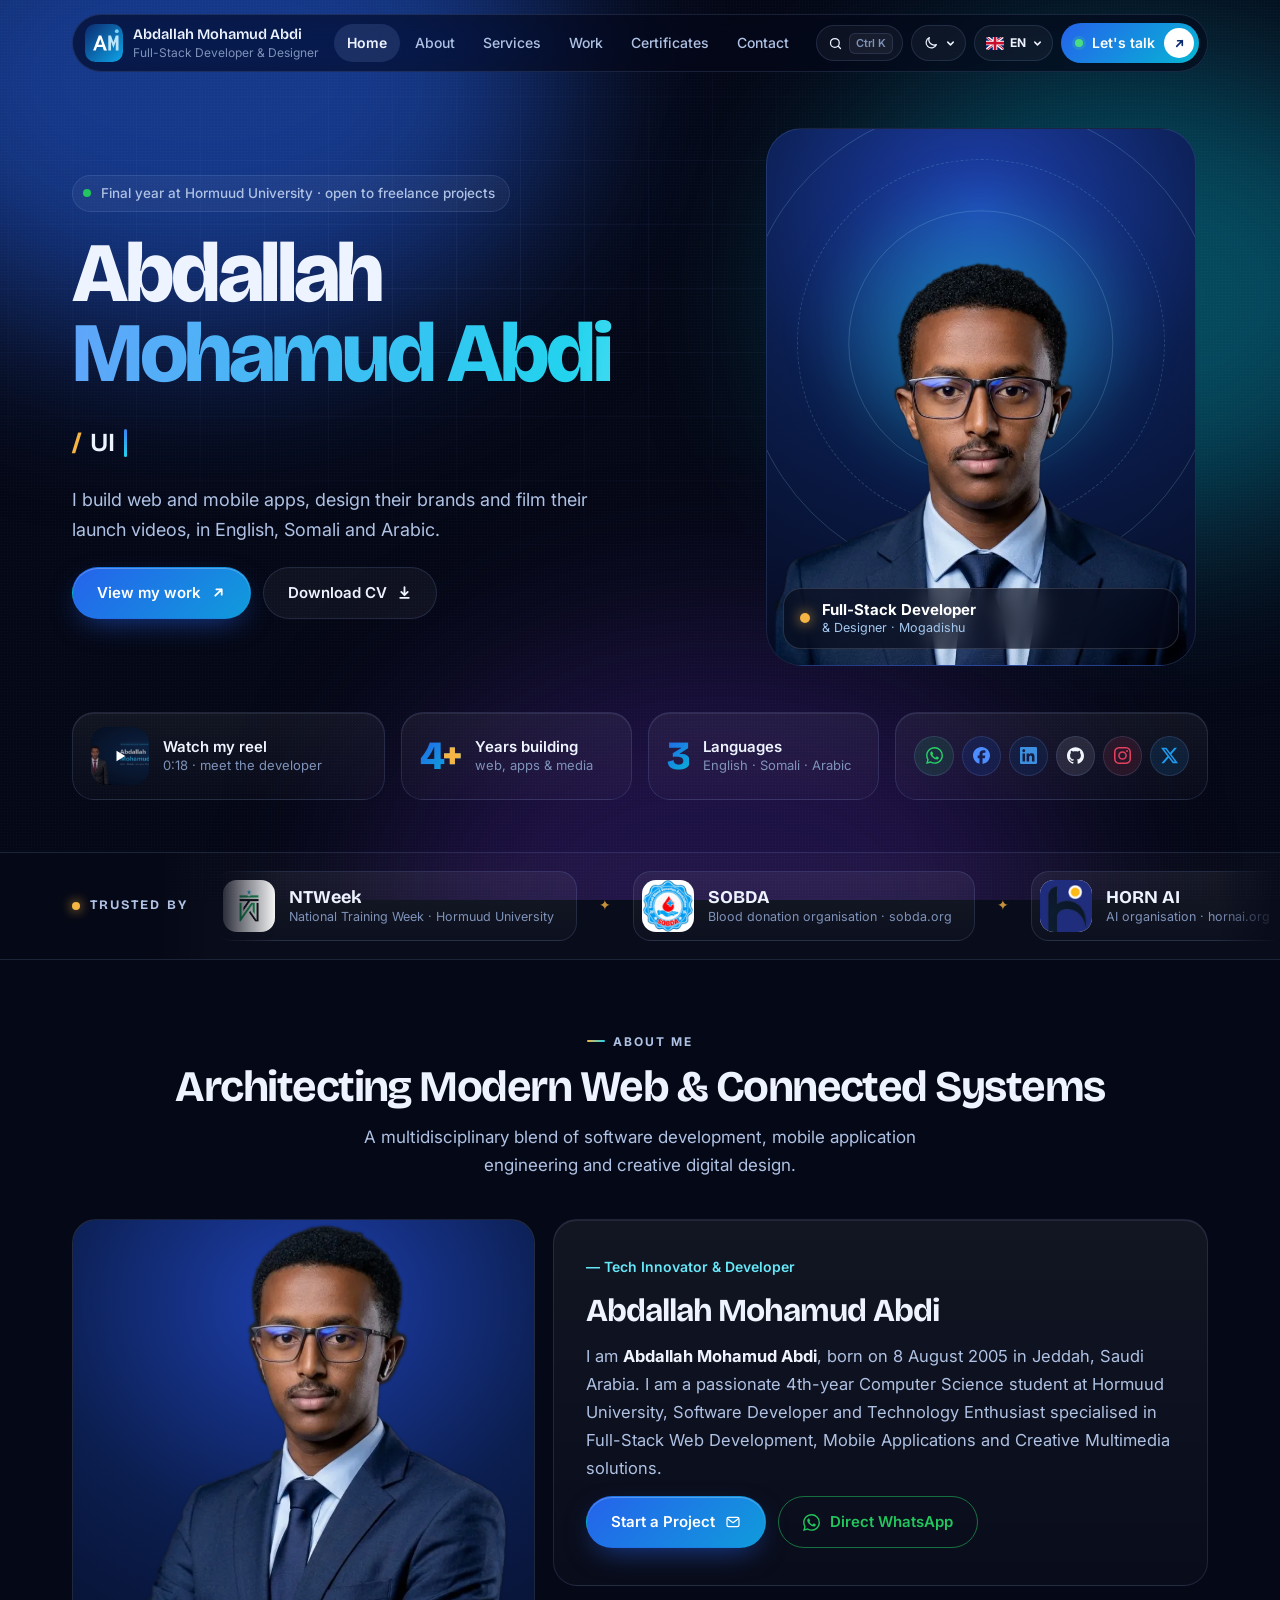
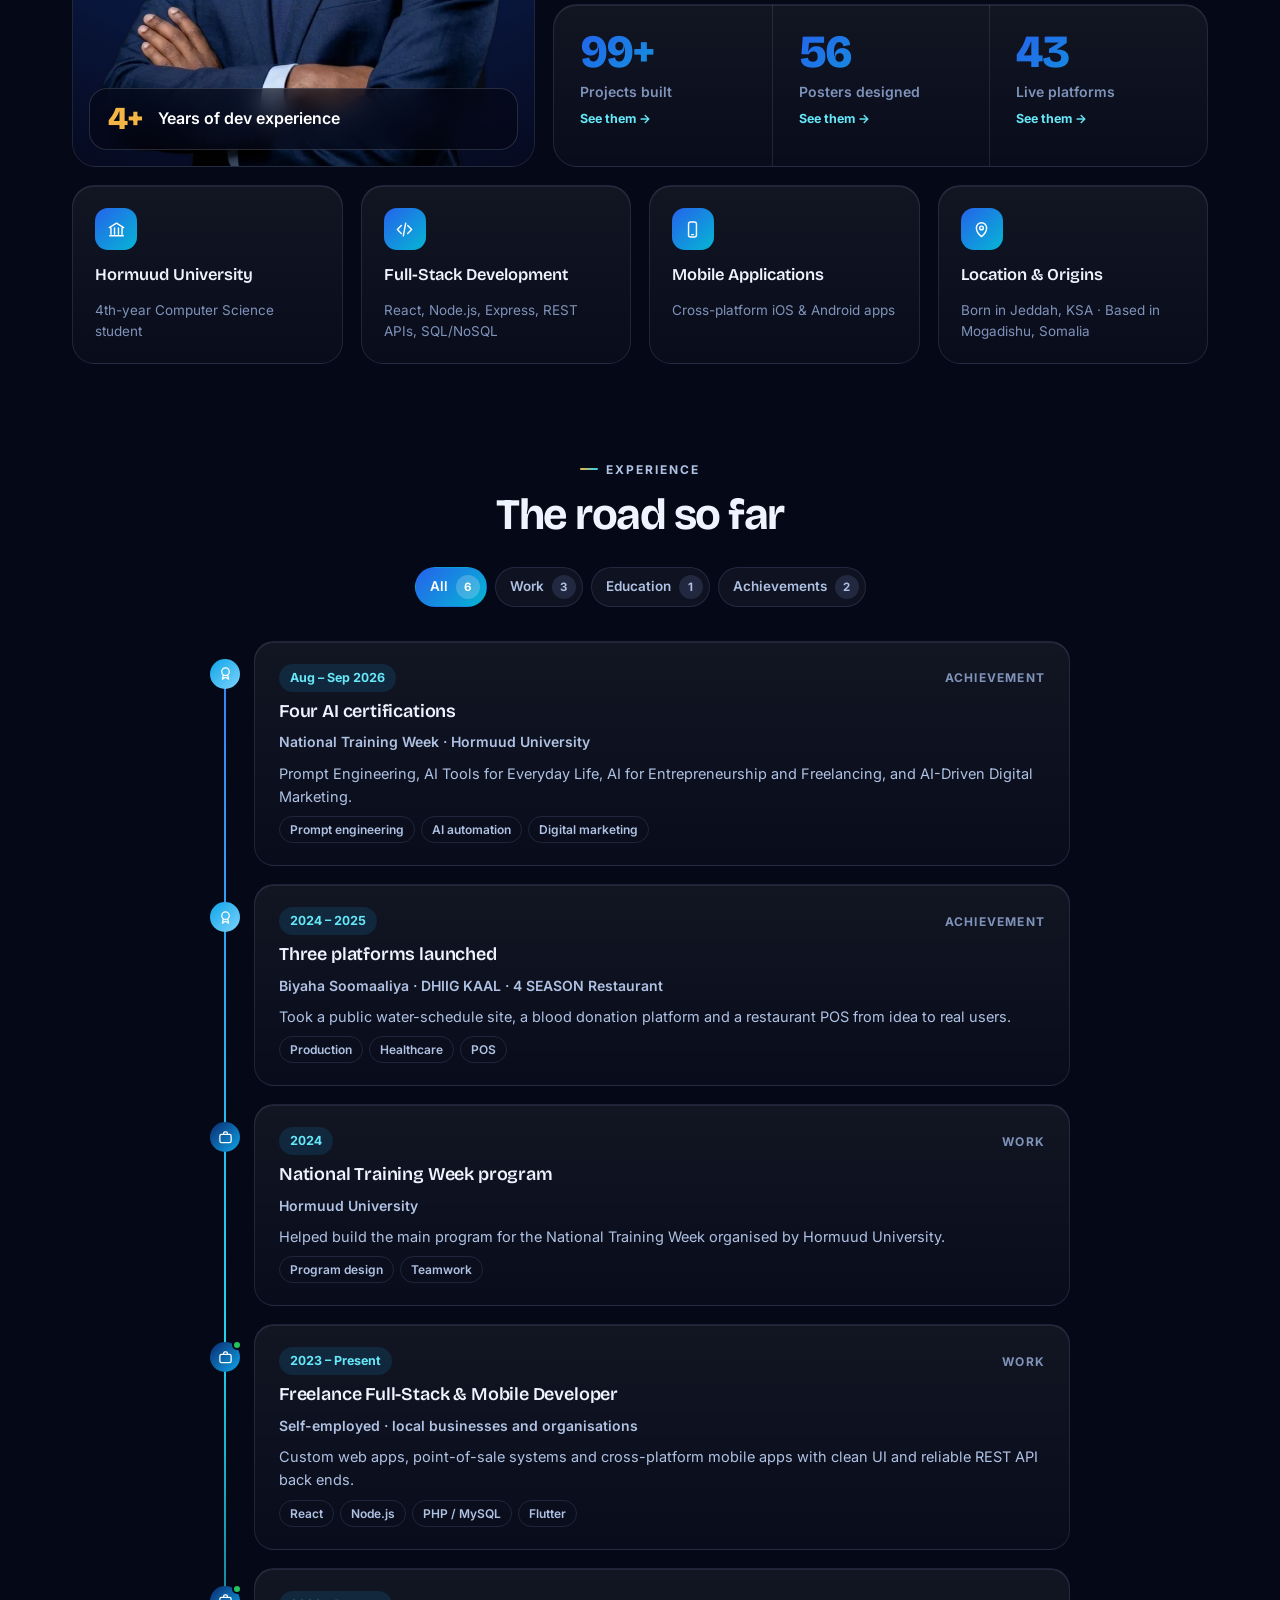
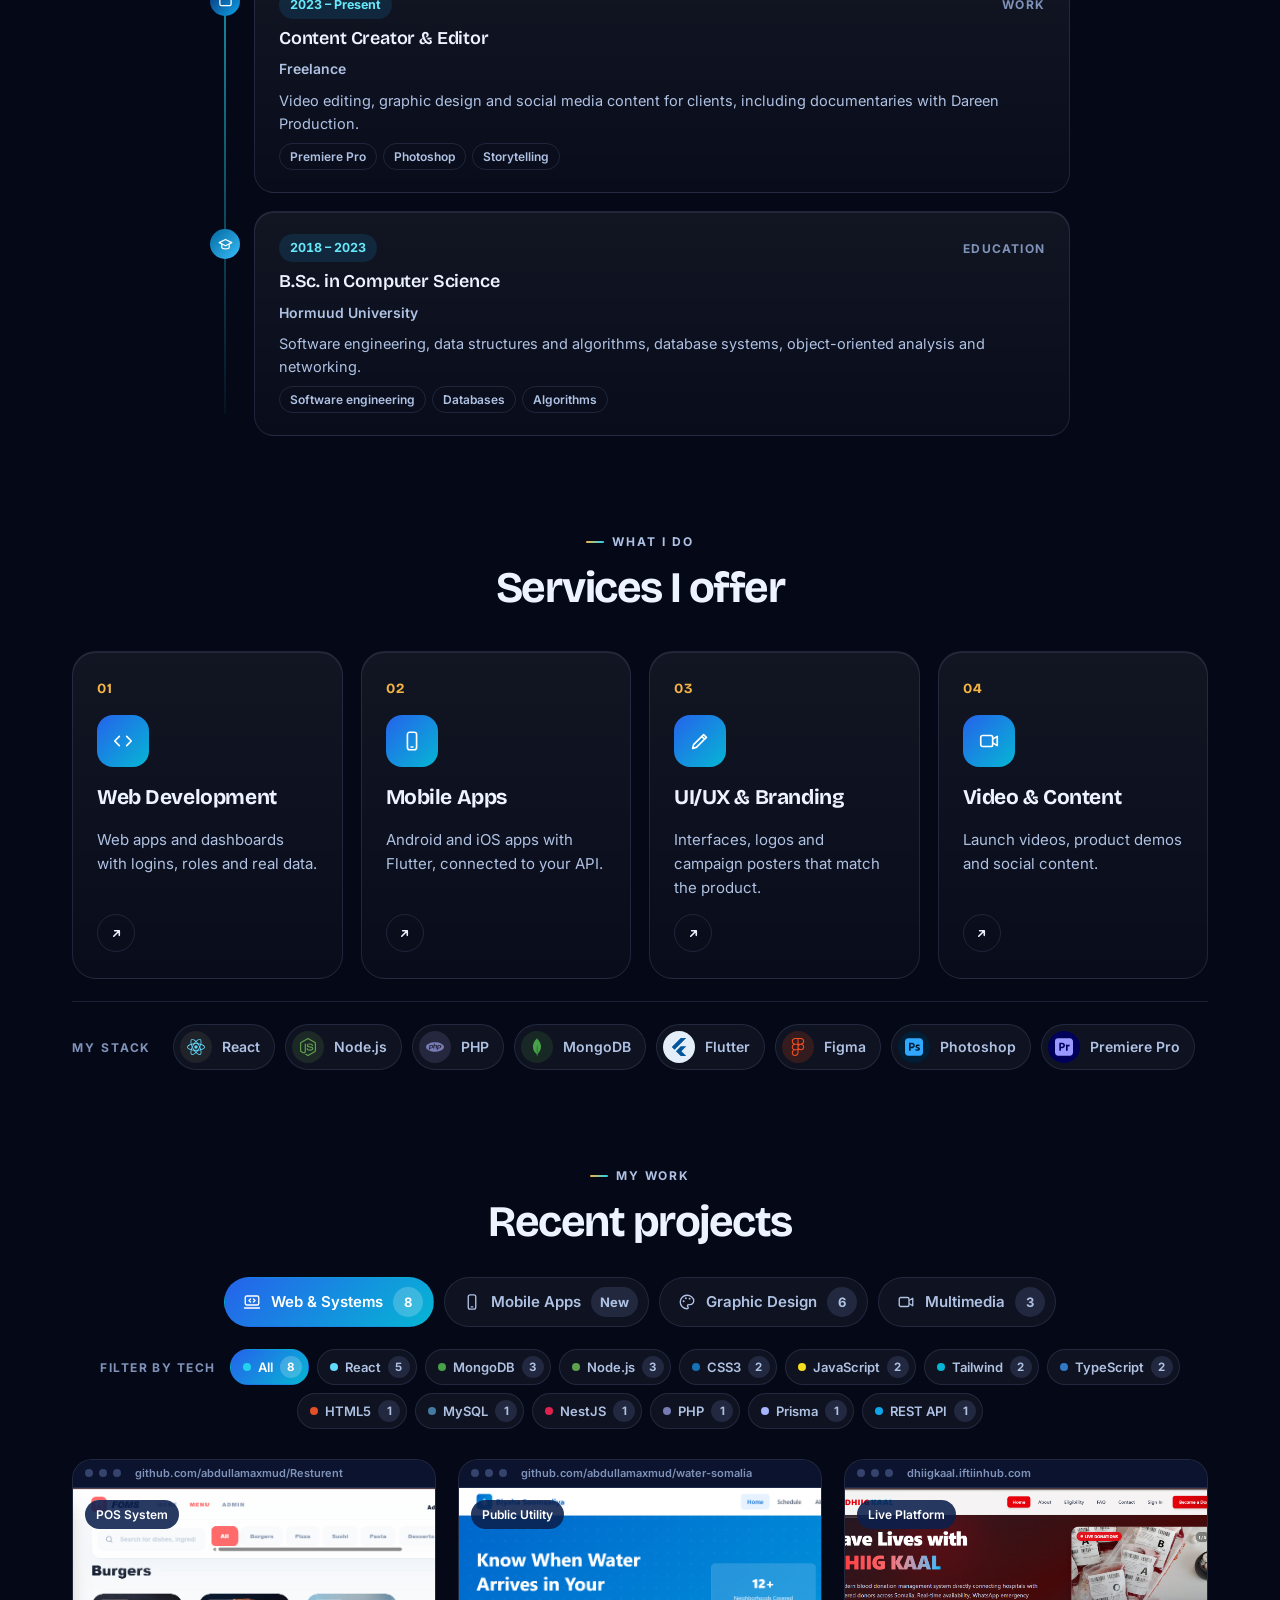
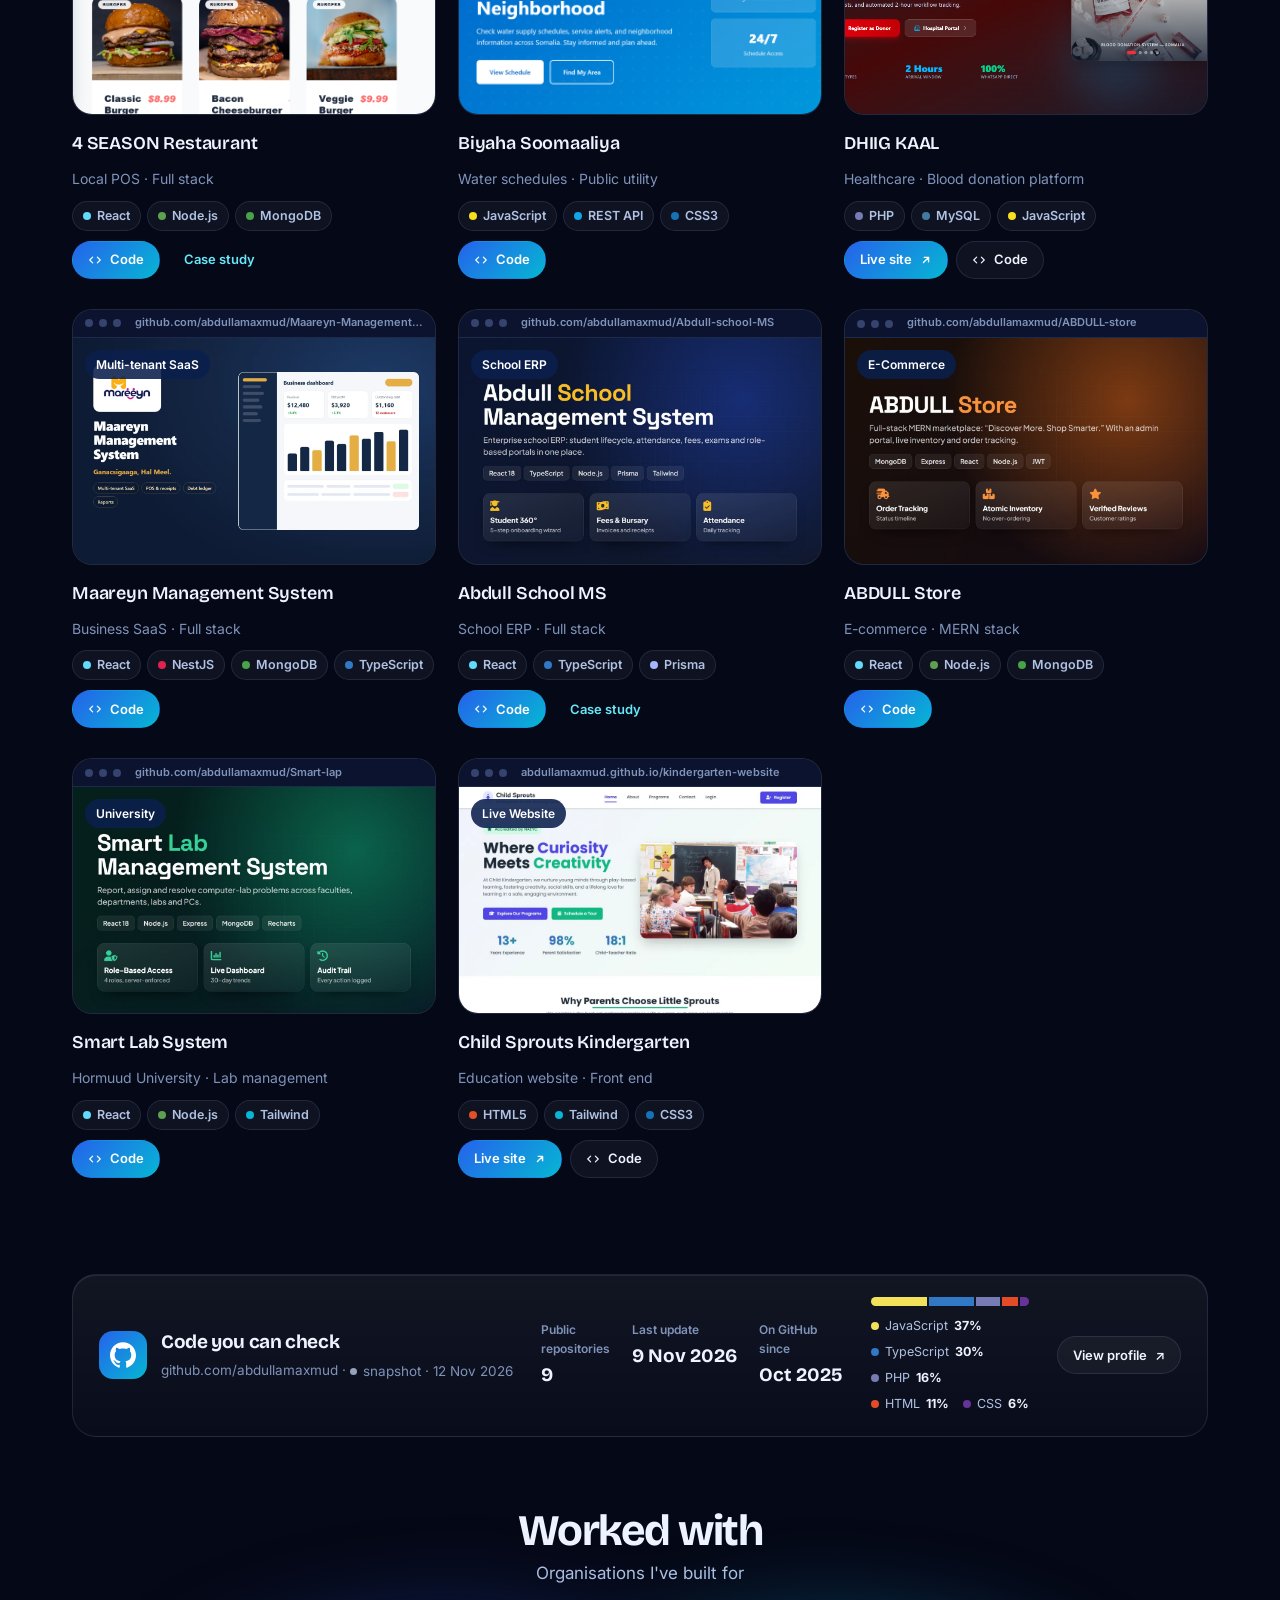
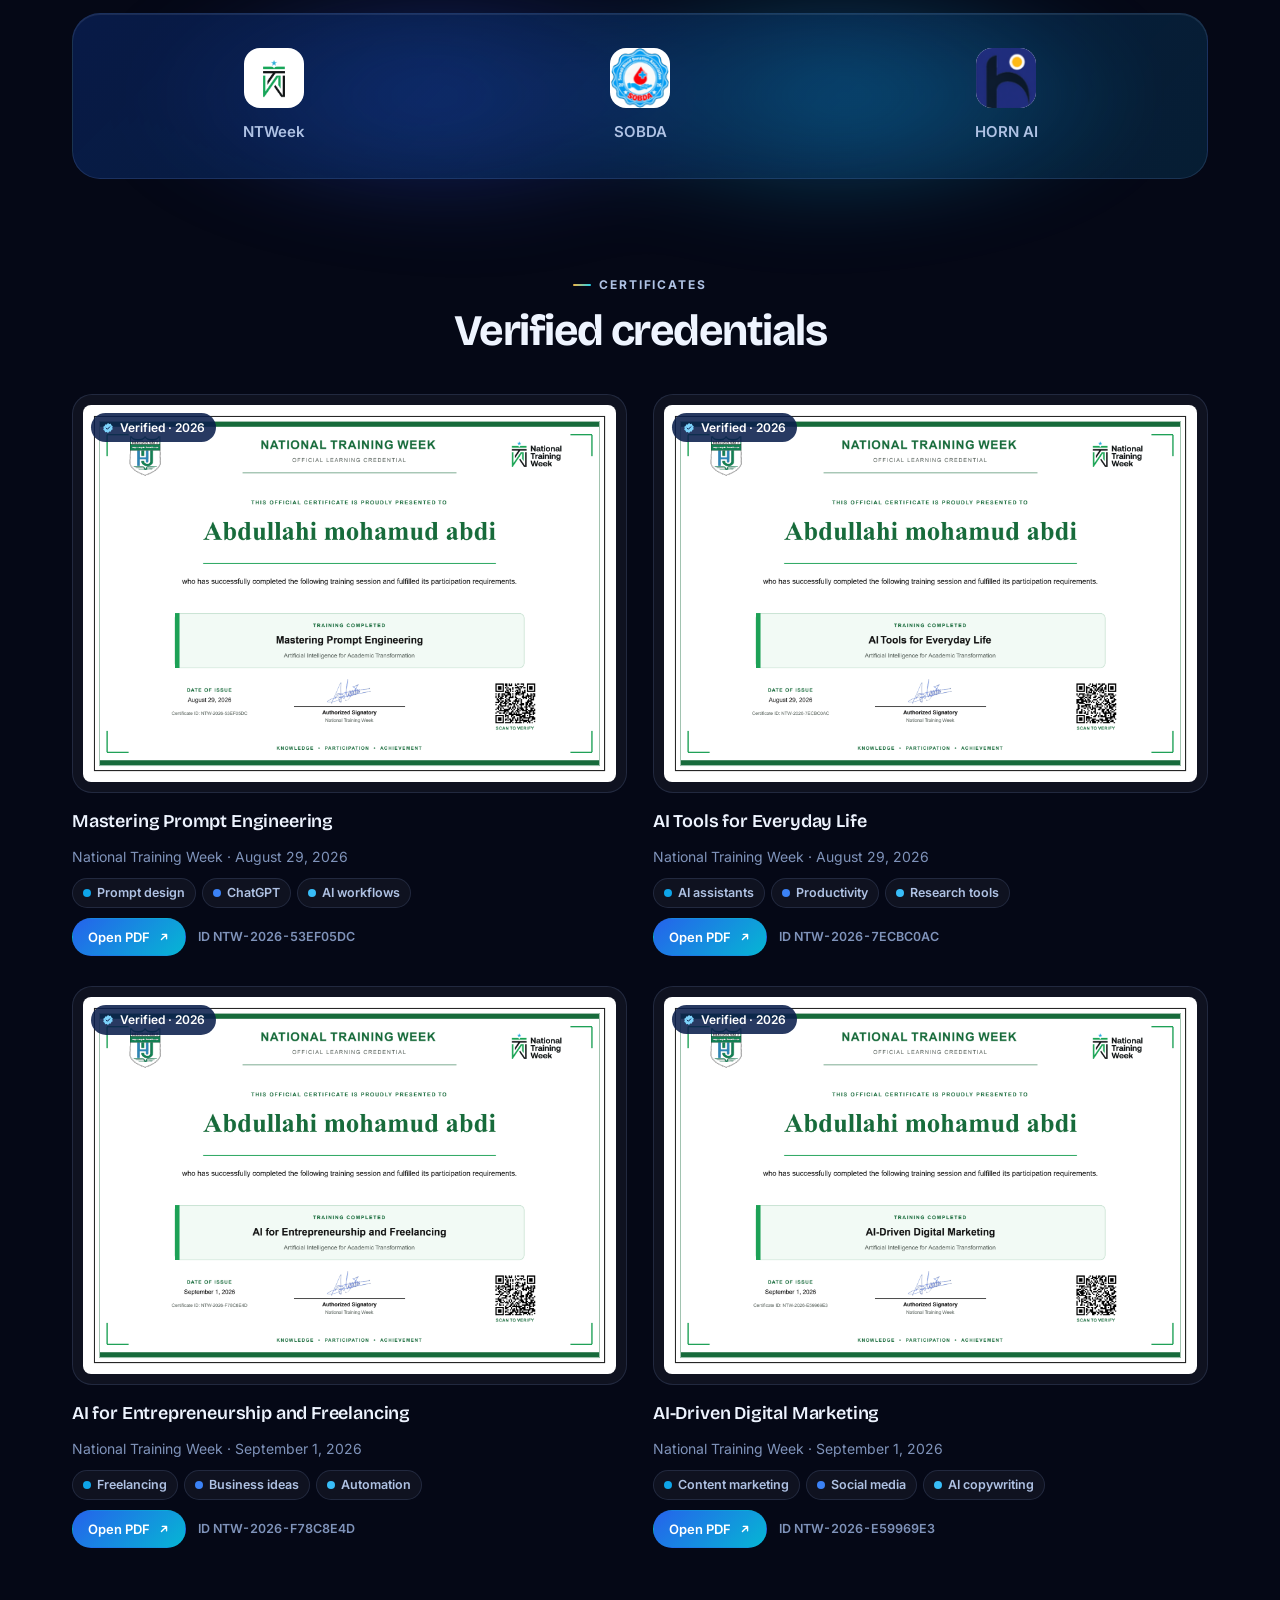
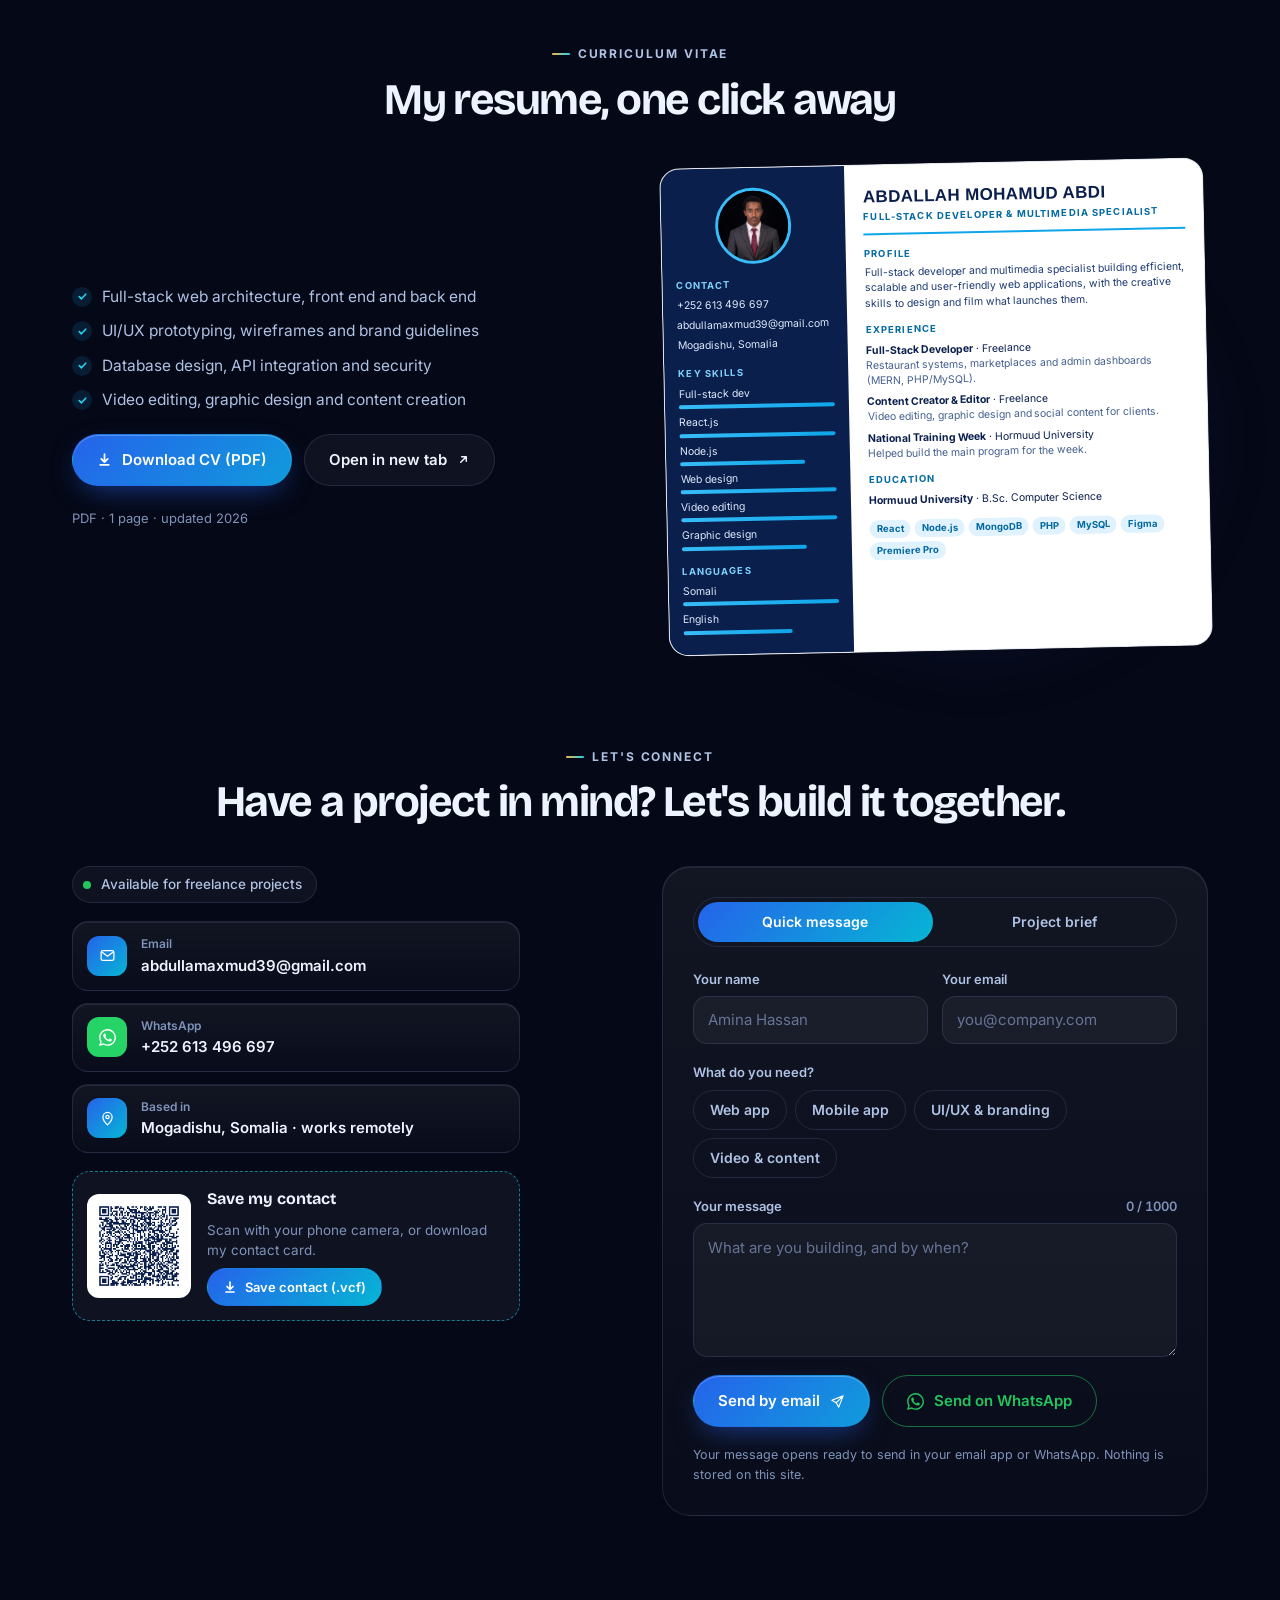
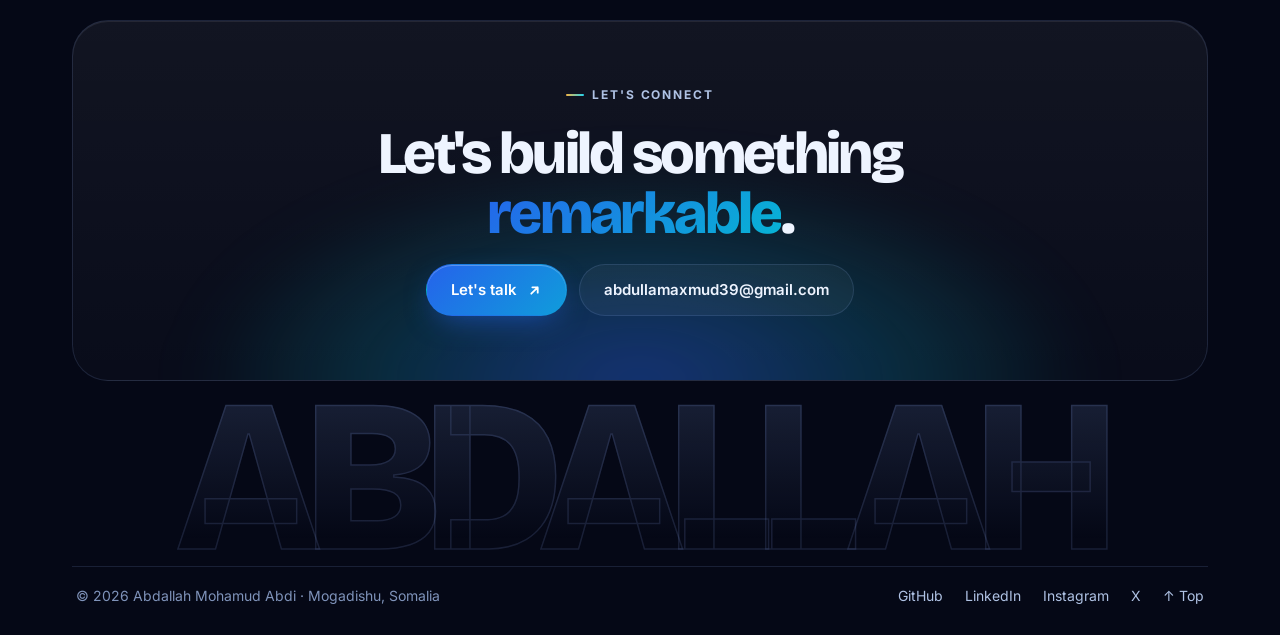
==== commit 1524129d: "feat: V2 "Navy Aurora" redesign of the portfolio - New design system: navy background, blue-cyan gra" ====
--- a/index.html
+++ b/index.html
@@ -1,1889 +1,713 @@
 <!DOCTYPE html>
-<html lang="en" data-theme="dark" dir="ltr">
+<html lang="en" dir="ltr" data-theme="dark">
 <head>
+  <meta charset="UTF-8" />
+  <meta name="viewport" content="width=device-width, initial-scale=1, viewport-fit=cover" />
   <meta name="google-site-verification" content="fZ0JAVs-lJcvMbrXifpL4Zzic79uizzHb5Y-gSvOYSo" />
-  <meta charset="UTF-8" />
-  <meta name="viewport" content="width=device-width, initial-scale=1.0" />
-  <!-- Favicon -->
-  <link rel="icon" type="image/png" sizes="32x32" href="favicon.png?v=8" />
-  <link rel="shortcut icon" href="favicon.ico?v=8" />
-  <link rel="apple-touch-icon" sizes="180x180" href="apple-touch-icon.png?v=8" />
-
-  <title>Abdallah Mohamud Abdi — Full-Stack Developer &amp; Software Engineer</title>
-  <meta name="description" content="Personal portfolio of Abdallah Mohamud Abdi — 4th-year Computer Science student at Hormuud University, Software Developer, Mobile Application Developer, and Creative Multimedia Specialist." />
-  <meta name="keywords" content="Abdallah Mohamud Abdi, Full-Stack Developer, Mobile App Developer, Software Engineer, React, Node.js, Web Development, Mogadishu, Hormuud University, UI/UX" />
+
+  <title>Abdallah Mohamud Abdi — Full-Stack Developer &amp; Designer</title>
+  <meta name="description" content="Full-stack developer, UI/UX and graphic designer and content creator in Mogadishu, Somalia. Web apps, mobile apps, brands and launch videos in English, Somali and Arabic." />
   <meta name="author" content="Abdallah Mohamud Abdi" />
-
-  <!-- Open Graph / Meta -->
+  <meta name="theme-color" content="#050816" />
+  <link rel="canonical" href="https://abdallahmohamudabdi.netlify.app/" />
+
+  <!-- Share preview -->
   <meta property="og:type" content="website" />
-  <meta property="og:title" content="Abdallah Mohamud Abdi — Portfolio" />
-  <meta property="og:description" content="Explore full-stack web applications, mobile architectures, and creative digital solutions engineered by Abdallah Mohamud Abdi." />
-  <meta property="og:image" content="assets/images/abdallah-hero.jpg" />
-
-  <!-- Google Fonts: Playfair Display, Plus Jakarta Sans & Space Grotesk -->
+  <meta property="og:site_name" content="Abdallah Mohamud Abdi" />
+  <meta property="og:title" content="Abdallah Mohamud Abdi — Full-Stack Developer &amp; Designer" />
+  <meta property="og:description" content="Web apps, mobile apps, brands and launch videos — built in Mogadishu, Somalia." />
+  <meta property="og:url" content="https://abdallahmohamudabdi.netlify.app/" />
+  <meta property="og:image" content="https://abdallahmohamudabdi.netlify.app/assets/v2/og-image.jpg" />
+  <meta property="og:image:width" content="1200" />
+  <meta property="og:image:height" content="630" />
+  <meta name="twitter:card" content="summary_large_image" />
+  <meta name="twitter:site" content="@AbdullaMaxmud" />
+
+  <!-- Icons -->
+  <link rel="icon" href="favicon.ico?v=9" sizes="any" />
+  <link rel="icon" type="image/png" href="favicon.png?v=9" />
+  <link rel="apple-touch-icon" href="apple-touch-icon.png?v=9" />
+
+  <!-- Fonts: Bricolage Grotesque (display), Inter (text), IBM Plex Sans Arabic (Arabic) -->
   <link rel="preconnect" href="https://fonts.googleapis.com" />
   <link rel="preconnect" href="https://fonts.gstatic.com" crossorigin />
-  <link href="https://fonts.googleapis.com/css2?family=Playfair+Display:ital,wght@1,600;1,700;1,800;1,900&family=Plus+Jakarta+Sans:wght@300;400;500;600;700;800&family=Space+Grotesk:wght@500;600;700&display=swap" rel="stylesheet" />
-
-  <!-- Font Awesome Icons 6.5.1 -->
-  <link rel="stylesheet" href="https://cdnjs.cloudflare.com/ajax/libs/font-awesome/6.5.1/css/all.min.css" />
-
-  <!-- Stylesheet -->
-  <link rel="stylesheet" href="style.css?v=3.1" />
+  <link href="https://fonts.googleapis.com/css2?family=Bricolage+Grotesque:opsz,wght@12..96,500;12..96,600;12..96,700;12..96,800&family=Inter:wght@400;500;600;700&family=IBM+Plex+Sans+Arabic:wght@400;500;600;700&display=swap" rel="stylesheet" />
+
+  <!-- Apply the saved theme before first paint (no flash) -->
+  <script>
+    (function () {
+      try {
+        var m = localStorage.getItem('am-theme') || 'dark';
+        var dark = m === 'dark' || (m === 'system' && matchMedia('(prefers-color-scheme: dark)').matches);
+        document.documentElement.setAttribute('data-theme', dark ? 'dark' : 'light');
+        document.documentElement.setAttribute('data-mode', m);
+      } catch (e) {}
+    })();
+  </script>
+
+  <link rel="stylesheet" href="style.css?v=5.0" />
+
+  <script type="application/ld+json">
+  {
+    "@context": "https://schema.org",
+    "@type": "Person",
+    "name": "Abdallah Mohamud Abdi",
+    "jobTitle": "Full-Stack Developer & Designer",
+    "url": "https://abdallahmohamudabdi.netlify.app/",
+    "image": "https://abdallahmohamudabdi.netlify.app/assets/v2/og-image.jpg",
+    "address": { "@type": "PostalAddress", "addressCountry": "SO" },
+    "knowsLanguage": ["so", "en", "ar"],
+    "knowsAbout": ["Web development", "React", "PHP", "MySQL", "Mobile apps", "Graphic design", "Video editing"],
+    "sameAs": ["https://github.com/abdullamaxmud"]
+  }
+  </script>
 </head>
 <body>
-
-  <!-- Top Scroll Reading Progress Bar -->
-  <div class="scroll-progress-bar" id="scrollProgressBar" aria-hidden="true"></div>
-
-  <!-- ========== STICKY NAVBAR ========== -->
-  <header class="navbar-wrapper" id="navbar">
-    <div class="nav-container">
-      <a href="#home" class="nav-logo" aria-label="Abdallah Mohamud Abdi Home">
-        <span class="logo-mark">A<span class="logo-accent">M</span></span>
-        <span class="logo-text">ABDALLAH<span class="accent-dot">.</span></span>
+  <a class="skip-link" href="#main">Skip to content</a>
+
+  <!-- Background: slow aurora light + fine grain -->
+  <div class="aurora" aria-hidden="true"><i></i><i></i><i></i></div>
+  <div class="grain" aria-hidden="true"></div>
+
+  <!-- ===================== HEADER ===================== -->
+  <div class="header-bar">
+   <div class="shell">
+    <header class="site-header" id="siteHeader">
+      <a href="#top" class="brand" aria-label="Abdallah Mohamud Abdi — home">
+        <svg class="brand-mark" width="38" height="38" viewBox="0 0 40 40" aria-hidden="true">
+          <defs><linearGradient id="amg" x1="0" y1="0" x2="1" y2="1"><stop offset="0" stop-color="#0B2A6F" /><stop offset="1" stop-color="#0EA5E9" /></linearGradient></defs>
+          <rect width="40" height="40" rx="11" fill="url(#amg)" />
+          <path d="M8.5 28L14.5 12h2.6l6 16h-3.2l-1.3-3.7h-6l-1.3 3.7zM14 21.8h4.1l-2-5.9z" fill="#FFFFFF" />
+          <path d="M24.5 28V12h2.8l2.6 7.2 2.6-7.2h2.8v16h-2.9v-9.6l-2.5 6.8-2.5-6.8V28z" fill="#BAE6FD" />
+          <circle cx="33.5" cy="7.5" r="2" fill="#7DD3FC" />
+        </svg>
+        <span class="brand-text">
+          <b>Abdallah Mohamud Abdi</b>
+          <small data-i18n="brand.role">Full-Stack Developer &amp; Designer</small>
+        </span>
       </a>
 
-      <nav class="nav-menu" id="navMenu" aria-label="Main Navigation">
-        <ul class="nav-list">
-          <li><a href="#home" class="nav-link active" data-i18n="nav.home">Home</a></li>
-          <li><a href="#about" class="nav-link" data-i18n="nav.about">About</a></li>
-          <li><a href="#projects" class="nav-link" data-i18n="nav.projects">Projects</a></li>
-          <li><a href="#services" class="nav-link" data-i18n="nav.services">Services</a></li>
-          <li><a href="#skills" class="nav-link" data-i18n="nav.skills">Skills</a></li>
-          <li class="nav-item-extra"><a href="#timeline" class="nav-link" data-i18n="nav.timeline">Timeline</a></li>
-          <li><a href="#certificates" class="nav-link" data-i18n="nav.certificates">Certificates</a></li>
-          <li class="nav-item-extra"><a href="#testimonials" class="nav-link" data-i18n="nav.testimonials">Reviews</a></li>
-          <li><a href="#cv" class="nav-link" data-i18n="nav.cv">CV</a></li>
-          <li><a href="#contact" class="nav-link" data-i18n="nav.contact">Contact</a></li>
+      <nav class="nav" aria-label="Main">
+        <a href="#top" class="nav-link is-active" data-spy="top" data-i18n="nav.home">Home</a>
+        <a href="#about" class="nav-link" data-spy="about" data-i18n="nav.about">About</a>
+        <a href="#services" class="nav-link" data-spy="services" data-i18n="nav.services">Services</a>
+        <a href="#work" class="nav-link" data-spy="work" data-i18n="nav.work">Work</a>
+        <a href="#certificates" class="nav-link" data-spy="certificates" data-i18n="nav.certificates">Certificates</a>
+        <a href="#contact" class="nav-link" data-spy="contact" data-i18n="nav.contact">Contact</a>
+      </nav>
+
+      <div class="header-tools">
+        <button type="button" class="chip-btn search-btn" data-open-search aria-label="Search the site (Ctrl + K)" title="Search · Ctrl K">
+          <svg width="15" height="15" viewBox="0 0 24 24" fill="none" aria-hidden="true"><circle cx="11" cy="11" r="7" stroke="currentColor" stroke-width="2"/><path d="M20 20l-3.5-3.5" stroke="currentColor" stroke-width="2" stroke-linecap="round"/></svg><kbd>Ctrl K</kbd></button>
+        <!-- Theme -->
+        <div class="dropdown" data-dropdown>
+          <button type="button" class="chip-btn" aria-haspopup="menu" aria-expanded="false" aria-label="Theme">
+            <svg class="ic-mode ic-dark" width="16" height="16" viewBox="0 0 24 24" fill="none" aria-hidden="true"><path d="M20 14.5A8 8 0 019.5 4a8 8 0 1010.5 10.5z" stroke="currentColor" stroke-width="1.8" stroke-linejoin="round"/></svg>
+            <svg class="ic-mode ic-light" width="16" height="16" viewBox="0 0 24 24" fill="none" aria-hidden="true"><circle cx="12" cy="12" r="4" stroke="currentColor" stroke-width="1.8"/><path d="M12 2v2M12 20v2M2 12h2M20 12h2M4.9 4.9l1.4 1.4M17.7 17.7l1.4 1.4M4.9 19.1l1.4-1.4M17.7 6.3l1.4-1.4" stroke="currentColor" stroke-width="1.8" stroke-linecap="round"/></svg>
+            <svg class="ic-mode ic-system" width="16" height="16" viewBox="0 0 24 24" fill="none" aria-hidden="true"><rect x="3" y="4" width="18" height="12" rx="2" stroke="currentColor" stroke-width="1.8"/><path d="M8 20h8M12 16v4" stroke="currentColor" stroke-width="1.8" stroke-linecap="round"/></svg>
+            <svg class="chev" width="11" height="11" viewBox="0 0 12 12" fill="none" aria-hidden="true"><path d="M3 4.5l3 3 3-3" stroke="currentColor" stroke-width="1.6" stroke-linecap="round" stroke-linejoin="round"/></svg>
+          </button>
+          <div class="menu" role="menu" aria-label="Theme">
+            <button type="button" role="menuitemradio" data-theme-pick="dark"><span data-i18n="theme.dark">Dark</span><small data-i18n="theme.darkHint">Always dark</small></button>
+            <button type="button" role="menuitemradio" data-theme-pick="light"><span data-i18n="theme.light">Light</span><small data-i18n="theme.lightHint">Always light</small></button>
+            <button type="button" role="menuitemradio" data-theme-pick="system"><span data-i18n="theme.system">System</span><small data-i18n="theme.systemHint">Match my device</small></button>
+          </div>
+        </div>
+        <!-- Language -->
+        <div class="dropdown" data-dropdown>
+          <button type="button" class="chip-btn lang-btn" aria-haspopup="menu" aria-expanded="false" aria-label="Language">
+            <img src="assets/v2/flags/gb.svg" alt="" width="18" height="13" class="lang-flag" />
+            <span class="lang-code">EN</span>
+            <svg class="chev" width="11" height="11" viewBox="0 0 12 12" fill="none" aria-hidden="true"><path d="M3 4.5l3 3 3-3" stroke="currentColor" stroke-width="1.6" stroke-linecap="round" stroke-linejoin="round"/></svg>
+          </button>
+          <div class="menu" role="menu" aria-label="Language">
+            <button type="button" role="menuitemradio" data-lang-pick="en" lang="en"><img src="assets/v2/flags/gb.svg" alt="" width="22" height="16" /><span>English</span><small>EN</small></button>
+            <button type="button" role="menuitemradio" data-lang-pick="so" lang="so"><img src="assets/v2/flags/so.svg" alt="" width="22" height="16" /><span>Soomaali</span><small>SO</small></button>
+            <button type="button" role="menuitemradio" data-lang-pick="ar" lang="ar"><img src="assets/v2/flags/sa.svg" alt="" width="22" height="16" /><span>العربية</span><small>AR</small></button>
+          </div>
+        </div>
+        <a href="#contact" class="talk-btn"><span class="talk-dot" aria-hidden="true"></span><span class="talk-label" data-i18n="cta.talk">Let's talk</span><span class="talk-arrow" aria-hidden="true"><svg width="13" height="13" viewBox="0 0 14 14" fill="none"><path d="M4 10L10 4M5 4h5v5" stroke="currentColor" stroke-width="1.8" stroke-linecap="round" stroke-linejoin="round"/></svg></span></a>
+        <!-- Menu for small screens -->
+        <div class="dropdown nav-menu" data-dropdown>
+          <button type="button" class="chip-btn icon-only" aria-haspopup="menu" aria-expanded="false" aria-label="Menu">
+            <svg width="18" height="18" viewBox="0 0 24 24" fill="none" aria-hidden="true"><path d="M4 7h16M4 12h16M4 17h16" stroke="currentColor" stroke-width="1.9" stroke-linecap="round"/></svg>
+          </button>
+          <div class="menu" role="menu" aria-label="Sections">
+            <a href="#top" role="menuitem" data-i18n="nav.home">Home</a>
+            <a href="#about" role="menuitem" data-i18n="nav.about">About</a>
+            <a href="#services" role="menuitem" data-i18n="nav.services">Services</a>
+            <a href="#work" role="menuitem" data-i18n="nav.work">Work</a>
+            <a href="#certificates" role="menuitem" data-i18n="nav.certificates">Certificates</a>
+            <a href="#contact" role="menuitem" data-i18n="nav.contact">Contact</a>
+          </div>
+        </div>
+      </div>
+    </header>
+   </div>
+  </div>
+
+  <main id="main">
+    <div class="shell">
+      <!-- ===================== HERO ===================== -->
+      <section id="top" class="hero" aria-labelledby="heroName">
+        <div class="hero-grid-lines" aria-hidden="true"></div>
+
+        <div class="hero-copy">
+          <span class="avail"><span class="avail-dot" aria-hidden="true"></span><span data-i18n="hero.now">Final year at Hormuud University · open to freelance projects</span></span>
+          <h1 class="hero-name" id="heroName">
+            <span class="hero-name-1">Abdallah</span>
+            <span class="hero-name-2">Mohamud Abdi</span>
+          </h1>
+          <p class="hero-role" aria-label="Full-Stack Developer, UI/UX Designer, Graphic Designer and Content Creator">
+            <span class="hero-role-slash" aria-hidden="true">/</span>
+            <span class="typed" aria-hidden="true">Full-Stack Developer</span><span class="caret" aria-hidden="true"></span>
+          </p>
+          <p class="hero-lead" data-i18n="hero.lead">I build web and mobile apps, design their brands and film their launch videos, in English, Somali and Arabic.</p>
+          <div class="btn-row">
+            <a href="#work" class="btn btn-primary"><span data-i18n="hero.viewWork">View my work</span>
+              <svg width="15" height="15" viewBox="0 0 14 14" fill="none" aria-hidden="true"><path d="M4 10L10 4M5 4h5v5" stroke="currentColor" stroke-width="1.7" stroke-linecap="round" stroke-linejoin="round"/></svg></a>
+            <a href="assets/cv/Abdallah-Mohamud-Abdi-CV.pdf" target="_blank" rel="noopener" class="btn btn-ghost"><span data-i18n="hero.cv">Download CV</span>
+              <svg width="15" height="15" viewBox="0 0 14 14" fill="none" aria-hidden="true"><path d="M7 2v7M4 6.5L7 9.5l3-3M3 12h8" stroke="currentColor" stroke-width="1.7" stroke-linecap="round" stroke-linejoin="round"/></svg></a>
+          </div>
+        </div>
+
+        <div class="hero-visual">
+          <figure class="portrait-frame spot">
+            <div class="frame-glow" aria-hidden="true"></div>
+            <div class="frame-rings" aria-hidden="true"><i></i><i></i><i></i></div>
+            <img src="assets/v2/portrait-hero.webp" width="800" height="792" class="portrait" alt="Abdallah Mohamud Abdi in a navy suit, light-blue shirt and glasses" fetchpriority="high" />
+            <figcaption class="frame-tag"><span class="frame-tag-dot" aria-hidden="true"></span><span><b>Full-Stack Developer</b><small>&amp; Designer · Mogadishu</small></span></figcaption>
+          </figure>
+        </div>
+
+        <!-- Bento row -->
+        <div class="hero-tiles">
+          <button type="button" class="tile tile-reel spot" data-open-reel aria-haspopup="dialog">
+            <span class="reel-thumb" aria-hidden="true"><img src="assets/images/video-poster-developer-profile.jpg" alt="" loading="lazy" /><span class="reel-play"><svg width="14" height="14" viewBox="0 0 12 12"><path d="M3 1.5v9l7.5-4.5z" fill="currentColor"/></svg></span></span>
+            <span class="tile-text"><b data-i18n="hero.reel">Watch my reel</b><small>0:18 · <span data-i18n="hero.reelSub">meet the developer</span></small></span>
+          </button>
+          <div class="tile spot"><span class="tile-num">4<em>+</em></span><span class="tile-text"><b data-i18n="hero.years">Years building</b><small data-i18n="hero.yearsSub">web, apps &amp; media</small></span></div>
+          <div class="tile spot"><span class="tile-num">3</span><span class="tile-text"><b data-i18n="hero.langs">Languages</b><small>English · Somali · Arabic</small></span></div>
+          <div class="tile tile-social spot">
+            <a href="https://wa.me/252613496697" target="_blank" rel="noopener" class="soc soc-whatsapp" aria-label="WhatsApp"><svg width="17" height="17" viewBox="0 0 24 24" aria-hidden="true"><path fill="currentColor" d="M17.472 14.382c-.297-.149-1.758-.867-2.03-.967-.273-.099-.471-.148-.67.15-.197.297-.767.966-.94 1.164-.173.199-.347.223-.644.075-.297-.15-1.255-.463-2.39-1.475-.883-.788-1.48-1.761-1.653-2.059-.173-.297-.018-.458.13-.606.134-.133.298-.347.446-.52.149-.174.198-.298.298-.497.099-.198.05-.371-.025-.52-.075-.149-.669-1.612-.916-2.207-.242-.579-.487-.5-.669-.51-.173-.008-.371-.01-.57-.01-.198 0-.52.074-.792.372-.272.297-1.04 1.016-1.04 2.479 0 1.462 1.065 2.875 1.213 3.074.149.198 2.096 3.2 5.077 4.487.709.306 1.262.489 1.694.625.712.227 1.36.195 1.871.118.571-.085 1.758-.719 2.006-1.413.248-.694.248-1.289.173-1.413-.074-.124-.272-.198-.57-.347m-5.421 7.403h-.004a9.87 9.87 0 01-5.031-1.378l-.361-.214-3.741.982.998-3.648-.235-.374a9.86 9.86 0 01-1.51-5.26c.001-5.45 4.436-9.884 9.888-9.884 2.64 0 5.122 1.03 6.988 2.898a9.825 9.825 0 012.893 6.994c-.003 5.45-4.437 9.884-9.885 9.884m8.413-18.297A11.815 11.815 0 0012.05 0C5.495 0 .16 5.335.157 11.892c0 2.096.547 4.142 1.588 5.945L.057 24l6.305-1.654a11.882 11.882 0 005.683 1.448h.005c6.554 0 11.89-5.335 11.893-11.893a11.821 11.821 0 00-3.48-8.413Z"/></svg></a>
+            <a href="https://www.facebook.com/share/1HokAN7KZz/" target="_blank" rel="noopener" class="soc soc-facebook" aria-label="Facebook"><svg width="17" height="17" viewBox="0 0 24 24" aria-hidden="true"><path fill="currentColor" d="M9.101 23.691v-7.98H6.627v-3.667h2.474v-1.58c0-4.085 1.848-5.978 5.858-5.978.401 0 .955.042 1.468.103a8.68 8.68 0 0 1 1.141.195v3.325a8.623 8.623 0 0 0-.653-.036 26.805 26.805 0 0 0-.733-.009c-.707 0-1.259.096-1.675.309a1.686 1.686 0 0 0-.679.622c-.258.42-.374.995-.374 1.752v1.297h3.919l-.386 2.103-.287 1.564h-3.246v8.245C19.396 23.238 24 18.179 24 12.044c0-6.627-5.373-12-12-12s-12 5.373-12 12c0 5.628 3.874 10.35 9.101 11.647Z"/></svg></a>
+            <a href="https://www.linkedin.com/in/abdulla-maxmud-3b3781393" target="_blank" rel="noopener" class="soc soc-linkedin" aria-label="LinkedIn"><svg width="17" height="17" viewBox="0 0 24 24" aria-hidden="true"><path fill="currentColor" d="M20.447 20.452h-3.554v-5.569c0-1.328-.027-3.037-1.852-3.037-1.853 0-2.136 1.445-2.136 2.939v5.667H9.351V9h3.414v1.561h.046c.477-.9 1.637-1.85 3.37-1.85 3.601 0 4.267 2.37 4.267 5.455v6.286zM5.337 7.433c-1.144 0-2.063-.926-2.063-2.065 0-1.138.92-2.063 2.063-2.063 1.14 0 2.064.925 2.064 2.063 0 1.139-.925 2.065-2.064 2.065zm1.782 13.019H3.555V9h3.564v11.452zM22.225 0H1.771C.792 0 0 .774 0 1.729v20.542C0 23.227.792 24 1.771 24h20.451C23.2 24 24 23.227 24 22.271V1.729C24 .774 23.2 0 22.222 0h.003z"/></svg></a>
+            <a href="https://github.com/abdullamaxmud" target="_blank" rel="noopener" class="soc soc-github" aria-label="GitHub"><svg width="17" height="17" viewBox="0 0 24 24" aria-hidden="true"><path fill="currentColor" d="M12 .297c-6.63 0-12 5.373-12 12 0 5.303 3.438 9.8 8.205 11.385.6.113.82-.258.82-.577 0-.285-.01-1.04-.015-2.04-3.338.724-4.042-1.61-4.042-1.61C4.422 18.07 3.633 17.7 3.633 17.7c-1.087-.744.084-.729.084-.729 1.205.084 1.838 1.236 1.838 1.236 1.07 1.835 2.809 1.305 3.495.998.108-.776.417-1.305.76-1.605-2.665-.3-5.466-1.332-5.466-5.93 0-1.31.465-2.38 1.235-3.22-.135-.303-.54-1.523.105-3.176 0 0 1.005-.322 3.3 1.23.96-.267 1.98-.399 3-.405 1.02.006 2.04.138 3 .405 2.28-1.552 3.285-1.23 3.285-1.23.645 1.653.24 2.873.12 3.176.765.84 1.23 1.91 1.23 3.22 0 4.61-2.805 5.625-5.475 5.92.42.36.81 1.096.81 2.22 0 1.606-.015 2.896-.015 3.286 0 .315.21.69.825.57C20.565 22.092 24 17.592 24 12.297c0-6.627-5.373-12-12-12"/></svg></a>
+            <a href="https://www.instagram.com/zulthanabdalla" target="_blank" rel="noopener" class="soc soc-instagram" aria-label="Instagram"><svg width="17" height="17" viewBox="0 0 24 24" aria-hidden="true"><path fill="currentColor" d="M7.0301.084c-1.2768.0602-2.1487.264-2.911.5634-.7888.3075-1.4575.72-2.1228 1.3877-.6652.6677-1.075 1.3368-1.3802 2.127-.2954.7638-.4956 1.6365-.552 2.914-.0564 1.2775-.0689 1.6882-.0626 4.947.0062 3.2586.0206 3.6671.0825 4.9473.061 1.2765.264 2.1482.5635 2.9107.308.7889.72 1.4573 1.388 2.1228.6679.6655 1.3365 1.0743 2.1285 1.38.7632.295 1.6361.4961 2.9134.552 1.2773.056 1.6884.069 4.9462.0627 3.2578-.0062 3.668-.0207 4.9478-.0814 1.28-.0607 2.147-.2652 2.9098-.5633.7889-.3086 1.4578-.72 2.1228-1.3881.665-.6682 1.0745-1.3378 1.3795-2.1284.2957-.7632.4966-1.636.552-2.9124.056-1.2809.0692-1.6898.063-4.948-.0063-3.2583-.021-3.6668-.0817-4.9465-.0607-1.2797-.264-2.1487-.5633-2.9117-.3084-.7889-.72-1.4568-1.3876-2.1228C21.2982 1.33 20.628.9208 19.8378.6165 19.074.321 18.2017.1197 16.9244.0645 15.6471.0093 15.236-.005 11.977.0014 8.718.0076 8.31.0215 7.0301.0839m.1402 21.6932c-1.17-.0509-1.8053-.2453-2.2287-.408-.5606-.216-.96-.4771-1.3819-.895-.422-.4178-.6811-.8186-.9-1.378-.1644-.4234-.3624-1.058-.4171-2.228-.0595-1.2645-.072-1.6442-.079-4.848-.007-3.2037.0053-3.583.0607-4.848.05-1.169.2456-1.805.408-2.2282.216-.5613.4762-.96.895-1.3816.4188-.4217.8184-.6814 1.3783-.9003.423-.1651 1.0575-.3614 2.227-.4171 1.2655-.06 1.6447-.072 4.848-.079 3.2033-.007 3.5835.005 4.8495.0608 1.169.0508 1.8053.2445 2.228.408.5608.216.96.4754 1.3816.895.4217.4194.6816.8176.9005 1.3787.1653.4217.3617 1.056.4169 2.2263.0602 1.2655.0739 1.645.0796 4.848.0058 3.203-.0055 3.5834-.061 4.848-.051 1.17-.245 1.8055-.408 2.2294-.216.5604-.4763.96-.8954 1.3814-.419.4215-.8181.6811-1.3783.9-.4224.1649-1.0577.3617-2.2262.4174-1.2656.0595-1.6448.072-4.8493.079-3.2045.007-3.5825-.006-4.848-.0608M16.953 5.5864A1.44 1.44 0 1 0 18.39 4.144a1.44 1.44 0 0 0-1.437 1.4424M5.8385 12.012c.0067 3.4032 2.7706 6.1557 6.173 6.1493 3.4026-.0065 6.157-2.7701 6.1506-6.1733-.0065-3.4032-2.771-6.1565-6.174-6.1498-3.403.0067-6.156 2.771-6.1496 6.1738M8 12.0077a4 4 0 1 1 4.008 3.9921A3.9996 3.9996 0 0 1 8 12.0077"/></svg></a>
+            <a href="https://x.com/AbdullaMaxmud" target="_blank" rel="noopener" class="soc soc-x" aria-label="X"><svg width="17" height="17" viewBox="0 0 24 24" aria-hidden="true"><path fill="currentColor" d="M18.901 1.153h3.68l-8.04 9.19L24 22.846h-7.406l-5.8-7.584-6.638 7.584H.474l8.6-9.83L0 1.154h7.594l5.243 6.932ZM17.61 20.644h2.039L6.486 3.24H4.298Z"/></svg></a>
+          </div>
+        </div>
+      </section>
+    </div>
+
+  <!-- ===================== TRUSTED BY ===================== -->
+  <section class="trusted" aria-label="Trusted by">
+    <span class="trusted-label"><span class="trusted-dot" aria-hidden="true"></span><span data-i18n="trusted.label">Trusted by</span></span>
+    <div class="trusted-viewport">
+      <div class="trusted-track">
+        <!-- the list is written once here; script.js duplicates it so the loop is seamless -->
+        <ul class="trusted-list">
+          <li><a href="https://ntw.hu.edu.so/" target="_blank" rel="noopener" class="trusted-item"><span class="trusted-logo pad"><img src="assets/images/collab-ntweek-light.png" alt="" loading="lazy" /></span><span class="trusted-txt"><b>NTWeek</b><small>National Training Week · Hormuud University</small></span></a></li>
+          <li><a href="https://sobda.org/" target="_blank" rel="noopener" class="trusted-item"><span class="trusted-logo"><img src="assets/images/collab-sobda.png" alt="" loading="lazy" /></span><span class="trusted-txt"><b>SOBDA</b><small>Blood donation organisation · sobda.org</small></span></a></li>
+          <li><a href="https://www.hornai.org/projects" target="_blank" rel="noopener" class="trusted-item"><span class="trusted-logo cover"><img src="assets/images/collab-hornai.png" alt="" loading="lazy" /></span><span class="trusted-txt"><b>HORN AI</b><small>AI organisation · hornai.org</small></span></a></li>
         </ul>
-      </nav>
-
-      <div class="nav-actions">
-        <!-- Language Switcher Dropdown (Near Display Theme Toggle) -->
-        <div class="lang-dropdown-wrapper" id="langSwitcher">
-          <button class="lang-toggle-btn" id="langToggleBtn" type="button" aria-haspopup="listbox" aria-expanded="false" aria-label="Select Language">
-            <img src="data:image/svg+xml;utf8,<svg xmlns='http://www.w3.org/2000/svg' viewBox='0 0 30 20'><rect width='30' height='20' fill='%23012169'/><path d='M0,0 L30,20 M30,0 L0,20' stroke='%23fff' stroke-width='4'/><path d='M0,0 L30,20 M30,0 L0,20' stroke='%23C8102E' stroke-width='2'/><path d='M15,0 v20 M0,10 h30' stroke='%23fff' stroke-width='6'/><path d='M15,0 v20 M0,10 h30' stroke='%23C8102E' stroke-width='3.5'/></svg>" alt="Language Flag" class="flag-icon" id="currentFlag" />
-            <span class="lang-code" id="currentLangLabel">EN</span>
-            <i class="fas fa-chevron-down lang-chevron"></i>
-          </button>
-          <ul class="lang-dropdown-menu" id="langMenu" role="listbox">
-            <li class="lang-menu-item active" data-lang="en">
-              <img src="data:image/svg+xml;utf8,<svg xmlns='http://www.w3.org/2000/svg' viewBox='0 0 30 20'><rect width='30' height='20' fill='%23012169'/><path d='M0,0 L30,20 M30,0 L0,20' stroke='%23fff' stroke-width='4'/><path d='M0,0 L30,20 M30,0 L0,20' stroke='%23C8102E' stroke-width='2'/><path d='M15,0 v20 M0,10 h30' stroke='%23fff' stroke-width='6'/><path d='M15,0 v20 M0,10 h30' stroke='%23C8102E' stroke-width='3.5'/></svg>" alt="English Flag" class="flag-icon" />
-              <span>English</span>
-            </li>
-            <li class="lang-menu-item" data-lang="so">
-              <img src="data:image/svg+xml;utf8,<svg xmlns='http://www.w3.org/2000/svg' viewBox='0 0 30 20'><rect width='30' height='20' fill='%234189DD'/><polygon points='15,4 16.5,8.5 21,8.5 17.5,11.5 19,16 15,13 11,16 12.5,11.5 9,8.5 13.5,8.5' fill='%23FFFFFF'/></svg>" alt="Somalia Flag" class="flag-icon" />
-              <span>Soomaali</span>
-            </li>
-            <li class="lang-menu-item" data-lang="ar">
-              <img src="data:image/svg+xml;utf8,<svg xmlns='http://www.w3.org/2000/svg' viewBox='0 0 30 20'><rect width='30' height='20' fill='%23006C35'/><path d='M8,12 h14 M10,10 l-2,2 l2,2' stroke='%23FFFFFF' stroke-width='1.2' stroke-linecap='round'/><circle cx='15' cy='7' r='2' fill='%23FFFFFF'/></svg>" alt="Arabic Flag" class="flag-icon" />
-              <span>العربية</span>
-            </li>
-          </ul>
-        </div>
-
-        <!-- Theme Switcher (Display Light / Dark) -->
-        <button class="theme-toggle-btn" id="themeToggle" type="button" aria-label="Toggle Dark and Light Mode" title="Toggle theme">
-          <i class="fas fa-moon moon-icon" aria-hidden="true"></i>
-          <i class="fas fa-sun sun-icon" aria-hidden="true"></i>
-        </button>
-
-        <!-- WhatsApp Header CTA -->
-        <a href="https://wa.me/252613496697" target="_blank" rel="noopener noreferrer" class="btn btn-whatsapp-nav" title="Chat on WhatsApp" aria-label="Chat with Abdallah on WhatsApp">
-          <i class="fab fa-whatsapp"></i>
-          <span class="whatsapp-btn-text">WhatsApp</span>
-        </a>
-
-        <!-- Let's Talk CTA Button -->
-        <a href="#contact" class="btn btn-primary nav-cta" data-i18n="nav.letsTalk">Let's Talk</a>
-
-        <!-- Mobile Hamburger Button -->
-        <button class="hamburger-btn" id="hamburgerBtn" type="button" aria-label="Toggle navigation menu" aria-expanded="false" aria-controls="navMenu">
-          <span class="bar"></span>
-          <span class="bar"></span>
-          <span class="bar"></span>
-        </button>
       </div>
     </div>
-  </header>
-
-  <main>
-    <!-- ========== HERO SECTION ========== -->
-    <section class="hero-section" id="home">
-      <div class="container hero-grid">
-        <div class="hero-content">
-          <!-- Status Pill Row with Emerald Glowing Dot & Live Mogadishu Clock -->
-          <div class="hero-status-row">
-            <div class="status-pill-modern">
-              <span class="pulse-emerald"></span>
-              <span class="status-text" data-i18n="hero.status">FULL STACK DEVELOPER &amp; INNOVATOR</span>
-            </div>
-            <div class="live-availability-pill" title="Live status & timezone">
-              <span class="live-dot-pulse"></span>
-              <span class="live-status-label" data-i18n="hero.availableStatus">Available for Projects</span>
-              <span class="live-divider">•</span>
-              <span class="live-loc-chip"><i class="fas fa-location-dot"></i> Mogadishu</span>
-              <span class="live-divider">•</span>
-              <span class="live-time-chip" id="liveMogadishuClock" aria-label="Current Mogadishu time">--:--:--</span>
-            </div>
-          </div>
-
-          <!-- Serif Italic Title matching user's reference screenshot -->
-          <h1 class="hero-title-serif">
-            <span class="hero-greeting" data-i18n="hero.greeting">Hay! I'm</span>
-            <span class="hero-name-bold">Abdallah</span>
-            <span class="hero-surname-bold">Mohamud Abdi.</span>
-          </h1>
-
-          <!-- Dynamic Role Typing Subtitle (Vibrant Cyan) -->
-          <div class="hero-typing-role">
-            <span class="typing-text" id="typingText"></span>
-            <span class="typing-cursor">|</span>
-          </div>
-
-          <p class="hero-description" data-i18n="hero.description">
-            I am a passionate Full Stack Developer and UI/UX Designer dedicated to building high-performance web applications, scalable digital architectures, and visually compelling interfaces.
-          </p>
-
-          <!-- Action Row: GET IN TOUCH + COPY EMAIL + Social Circle Icons -->
-          <div class="hero-action-row">
-            <a href="#contact" class="btn btn-hero-glow">
-              <span data-i18n="hero.btnTouch">GET IN TOUCH</span>
-              <i class="fas fa-arrow-right"></i>
+  </section>
+
+    <div class="shell">
+      <!-- ===================== ABOUT ===================== -->
+      <section id="about" class="section" aria-labelledby="aboutTitle">
+        <header class="section-head">
+          <span class="eyebrow" data-i18n="about.eyebrow">About me</span>
+          <h2 id="aboutTitle" class="section-title" data-i18n="about.title">Architecting Modern Web &amp; Connected Systems</h2>
+          <p class="section-sub" data-i18n="about.sub">A multidisciplinary blend of software development, mobile application engineering and creative digital design.</p>
+        </header>
+
+        <div class="bento">
+          <figure class="card bento-photo spot">
+            <div class="bento-photo-bg" aria-hidden="true"></div>
+            <img src="assets/v2/portrait-about.webp" width="700" height="922" loading="lazy" alt="Abdallah Mohamud Abdi in a navy suit with arms crossed" />
+            <figcaption class="bento-photo-bar"><span class="big-num">4+</span><span data-i18n="about.years">Years of dev experience</span></figcaption>
+          </figure>
+
+          <article class="card bento-bio spot">
+            <span class="kicker" data-i18n="about.kicker">— Tech Innovator &amp; Developer</span>
+            <h3>Abdallah Mohamud Abdi</h3>
+            <p data-i18n-html="about.bio">I am <strong>Abdallah Mohamud Abdi</strong>, born on 8 August 2005 in Jeddah, Saudi Arabia. I am a passionate 4th-year Computer Science student at Hormuud University, Software Developer and Technology Enthusiast specialised in Full-Stack Web Development, Mobile Applications and Creative Multimedia solutions.</p>
+            <div class="btn-row">
+              <a href="#contact" class="btn btn-primary"><span data-i18n="about.start">Start a Project</span>
+                <svg width="16" height="16" viewBox="0 0 24 24" fill="none" aria-hidden="true"><rect x="3" y="5" width="18" height="14" rx="2.5" stroke="currentColor" stroke-width="1.8"/><path d="M4 7l8 6 8-6" stroke="currentColor" stroke-width="1.8" stroke-linecap="round" stroke-linejoin="round"/></svg></a>
+              <a href="https://wa.me/252613496697" target="_blank" rel="noopener" class="btn btn-wa">
+                <svg width="17" height="17" viewBox="0 0 24 24" aria-hidden="true"><path fill="currentColor" d="M17.472 14.382c-.297-.149-1.758-.867-2.03-.967-.273-.099-.471-.148-.67.15-.197.297-.767.966-.94 1.164-.173.199-.347.223-.644.075-.297-.15-1.255-.463-2.39-1.475-.883-.788-1.48-1.761-1.653-2.059-.173-.297-.018-.458.13-.606.134-.133.298-.347.446-.52.149-.174.198-.298.298-.497.099-.198.05-.371-.025-.52-.075-.149-.669-1.612-.916-2.207-.242-.579-.487-.5-.669-.51-.173-.008-.371-.01-.57-.01-.198 0-.52.074-.792.372-.272.297-1.04 1.016-1.04 2.479 0 1.462 1.065 2.875 1.213 3.074.149.198 2.096 3.2 5.077 4.487.709.306 1.262.489 1.694.625.712.227 1.36.195 1.871.118.571-.085 1.758-.719 2.006-1.413.248-.694.248-1.289.173-1.413-.074-.124-.272-.198-.57-.347m-5.421 7.403h-.004a9.87 9.87 0 01-5.031-1.378l-.361-.214-3.741.982.998-3.648-.235-.374a9.86 9.86 0 01-1.51-5.26c.001-5.45 4.436-9.884 9.888-9.884 2.64 0 5.122 1.03 6.988 2.898a9.825 9.825 0 012.893 6.994c-.003 5.45-4.437 9.884-9.885 9.884m8.413-18.297A11.815 11.815 0 0012.05 0C5.495 0 .16 5.335.157 11.892c0 2.096.547 4.142 1.588 5.945L.057 24l6.305-1.654a11.882 11.882 0 005.683 1.448h.005c6.554 0 11.89-5.335 11.893-11.893a11.821 11.821 0 00-3.48-8.413Z"/></svg>
+                <span data-i18n="about.wa">Direct WhatsApp</span></a>
+            </div>
+          </article>
+
+          <div class="card bento-stats spot">
+            <div class="stat"><span class="stat-num" data-count="99" data-suffix="+">1</span><span class="stat-label" data-i18n="stats.projects">Projects built</span><a href="#work" class="proof-link" data-work-tab="web"><span data-i18n="stats.see">See them</span> <span aria-hidden="true">→</span></a></div>
+            <div class="stat"><span class="stat-num" data-count="56">1</span><span class="stat-label" data-i18n="stats.posters">Posters designed</span><a href="#work" class="proof-link" data-work-tab="graphic"><span data-i18n="stats.see">See them</span> <span aria-hidden="true">→</span></a></div>
+            <div class="stat"><span class="stat-num" data-count="43">1</span><span class="stat-label" data-i18n="stats.live">Live platforms</span><a href="#work" class="proof-link" data-work-tab="web"><span data-i18n="stats.see">See them</span> <span aria-hidden="true">→</span></a></div>
+          </div>
+
+          <div class="card info-tile spot"><span class="info-ic"><svg width="19" height="19" viewBox="0 0 24 24" fill="none" aria-hidden="true"><path d="M3 9.5L12 4l9 5.5M5 10v8M9.5 10v8M14.5 10v8M19 10v8M3.5 20h17" stroke="currentColor" stroke-width="1.8" stroke-linecap="round" stroke-linejoin="round"/></svg></span><b>Hormuud University</b><span data-i18n="info.uni">4th-year Computer Science student</span></div>
+          <div class="card info-tile spot"><span class="info-ic"><svg width="19" height="19" viewBox="0 0 24 24" fill="none" aria-hidden="true"><path d="M8 7l-5 5 5 5M16 7l5 5-5 5M13.5 4l-3 16" stroke="currentColor" stroke-width="1.8" stroke-linecap="round" stroke-linejoin="round"/></svg></span><b data-i18n="info.fsTitle">Full-Stack Development</b><span>React, Node.js, Express, REST APIs, SQL/NoSQL</span></div>
+          <div class="card info-tile spot"><span class="info-ic"><svg width="19" height="19" viewBox="0 0 24 24" fill="none" aria-hidden="true"><rect x="7" y="2.5" width="10" height="19" rx="2.5" stroke="currentColor" stroke-width="1.8"/><path d="M11 18.5h2" stroke="currentColor" stroke-width="1.8" stroke-linecap="round"/></svg></span><b data-i18n="info.mobTitle">Mobile Applications</b><span data-i18n="info.mob">Cross-platform iOS &amp; Android apps</span></div>
+          <div class="card info-tile spot"><span class="info-ic"><svg width="19" height="19" viewBox="0 0 24 24" fill="none" aria-hidden="true"><path d="M12 21s-6.5-5.6-6.5-11a6.5 6.5 0 0113 0c0 5.4-6.5 11-6.5 11z" stroke="currentColor" stroke-width="1.8" stroke-linejoin="round"/><circle cx="12" cy="10" r="2.3" stroke="currentColor" stroke-width="1.8"/></svg></span><b data-i18n="info.locTitle">Location &amp; Origins</b><span data-i18n="info.loc">Born in Jeddah, KSA · Based in Mogadishu, Somalia</span></div>
+        </div>
+      </section>
+
+      <!-- ===================== EXPERIENCE ===================== -->
+      <section id="experience" class="section" aria-labelledby="expTitle">
+        <header class="section-head">
+          <span class="eyebrow" data-i18n="exp.eyebrow">Experience</span>
+          <h2 id="expTitle" class="section-title" data-i18n="exp.title">The road so far</h2>
+        </header>
+
+        <div class="exp-filters" role="group" aria-label="Filter experience">
+          <button type="button" class="filter-chip" aria-pressed="true" data-filter="all"><span data-i18n="exp.all">All</span><span class="count">6</span></button>
+          <button type="button" class="filter-chip" aria-pressed="false" data-filter="work"><span data-i18n="exp.work">Work</span><span class="count">3</span></button>
+          <button type="button" class="filter-chip" aria-pressed="false" data-filter="edu"><span data-i18n="exp.edu">Education</span><span class="count">1</span></button>
+          <button type="button" class="filter-chip" aria-pressed="false" data-filter="award"><span data-i18n="exp.award">Achievements</span><span class="count">2</span></button>
+        </div>
+
+        <ol class="timeline">
+          <li class="tl-item" data-kind="award">
+            <span class="tl-node award" aria-hidden="true"><svg width="15" height="15" viewBox="0 0 24 24" fill="none"><circle cx="12" cy="9" r="6" stroke="currentColor" stroke-width="2"/><path d="M8.5 14l-1.5 7 5-3 5 3-1.5-7" stroke="currentColor" stroke-width="2" stroke-linejoin="round"/></svg></span>
+            <article class="card tl-card"><div class="tl-top"><span class="tl-period">Aug – Sep 2026</span><span class="tl-kind" data-i18n="exp.kindAward">Achievement</span></div>
+              <h3>Four AI certifications</h3><span class="tl-org">National Training Week · Hormuud University</span>
+              <p>Prompt Engineering, AI Tools for Everyday Life, AI for Entrepreneurship and Freelancing, and AI-Driven Digital Marketing.</p>
+              <ul class="tags"><li>Prompt engineering</li><li>AI automation</li><li>Digital marketing</li></ul></article>
+          </li>
+          <li class="tl-item" data-kind="award">
+            <span class="tl-node award" aria-hidden="true"><svg width="15" height="15" viewBox="0 0 24 24" fill="none"><circle cx="12" cy="9" r="6" stroke="currentColor" stroke-width="2"/><path d="M8.5 14l-1.5 7 5-3 5 3-1.5-7" stroke="currentColor" stroke-width="2" stroke-linejoin="round"/></svg></span>
+            <article class="card tl-card"><div class="tl-top"><span class="tl-period">2024 – 2025</span><span class="tl-kind" data-i18n="exp.kindAward">Achievement</span></div>
+              <h3>Three platforms launched</h3><span class="tl-org">Biyaha Soomaaliya · DHIIG KAAL · 4 SEASON Restaurant</span>
+              <p>Took a public water-schedule site, a blood donation platform and a restaurant POS from idea to real users.</p>
+              <ul class="tags"><li>Production</li><li>Healthcare</li><li>POS</li></ul></article>
+          </li>
+          <li class="tl-item" data-kind="work">
+            <span class="tl-node" aria-hidden="true"><svg width="15" height="15" viewBox="0 0 24 24" fill="none"><rect x="3" y="7" width="18" height="13" rx="2.5" stroke="currentColor" stroke-width="2"/><path d="M9 7V5a2 2 0 012-2h2a2 2 0 012 2v2" stroke="currentColor" stroke-width="2"/></svg></span>
+            <article class="card tl-card"><div class="tl-top"><span class="tl-period">2024</span><span class="tl-kind" data-i18n="exp.kindWork">Work</span></div>
+              <h3>National Training Week program</h3><span class="tl-org">Hormuud University</span>
+              <p>Helped build the main program for the National Training Week organised by Hormuud University.</p>
+              <ul class="tags"><li>Program design</li><li>Teamwork</li></ul></article>
+          </li>
+          <li class="tl-item is-live" data-kind="work">
+            <span class="tl-node" aria-hidden="true"><svg width="15" height="15" viewBox="0 0 24 24" fill="none"><rect x="3" y="7" width="18" height="13" rx="2.5" stroke="currentColor" stroke-width="2"/><path d="M9 7V5a2 2 0 012-2h2a2 2 0 012 2v2" stroke="currentColor" stroke-width="2"/></svg></span>
+            <article class="card tl-card"><div class="tl-top"><span class="tl-period">2023 – Present</span><span class="tl-kind" data-i18n="exp.kindWork">Work</span></div>
+              <h3>Freelance Full-Stack &amp; Mobile Developer</h3><span class="tl-org">Self-employed · local businesses and organisations</span>
+              <p>Custom web apps, point-of-sale systems and cross-platform mobile apps with clean UI and reliable REST API back ends.</p>
+              <ul class="tags"><li>React</li><li>Node.js</li><li>PHP / MySQL</li><li>Flutter</li></ul></article>
+          </li>
+          <li class="tl-item is-live" data-kind="work">
+            <span class="tl-node" aria-hidden="true"><svg width="15" height="15" viewBox="0 0 24 24" fill="none"><rect x="3" y="7" width="18" height="13" rx="2.5" stroke="currentColor" stroke-width="2"/><path d="M9 7V5a2 2 0 012-2h2a2 2 0 012 2v2" stroke="currentColor" stroke-width="2"/></svg></span>
+            <article class="card tl-card"><div class="tl-top"><span class="tl-period">2023 – Present</span><span class="tl-kind" data-i18n="exp.kindWork">Work</span></div>
+              <h3>Content Creator &amp; Editor</h3><span class="tl-org">Freelance</span>
+              <p>Video editing, graphic design and social media content for clients, including documentaries with Dareen Production.</p>
+              <ul class="tags"><li>Premiere Pro</li><li>Photoshop</li><li>Storytelling</li></ul></article>
+          </li>
+          <li class="tl-item" data-kind="edu">
+            <span class="tl-node edu" aria-hidden="true"><svg width="15" height="15" viewBox="0 0 24 24" fill="none"><path d="M2 9l10-5 10 5-10 5z" stroke="currentColor" stroke-width="2" stroke-linejoin="round"/><path d="M6 11v5c0 1.5 3 3 6 3s6-1.5 6-3v-5" stroke="currentColor" stroke-width="2"/></svg></span>
+            <article class="card tl-card"><div class="tl-top"><span class="tl-period">2018 – 2023</span><span class="tl-kind" data-i18n="exp.kindEdu">Education</span></div>
+              <h3>B.Sc. in Computer Science</h3><span class="tl-org">Hormuud University</span>
+              <p>Software engineering, data structures and algorithms, database systems, object-oriented analysis and networking.</p>
+              <ul class="tags"><li>Software engineering</li><li>Databases</li><li>Algorithms</li></ul></article>
+          </li>
+        </ol>
+      </section>
+
+      <!-- ===================== SERVICES ===================== -->
+      <section id="services" class="section" aria-labelledby="svcTitle">
+        <header class="section-head">
+          <span class="eyebrow" data-i18n="svc.eyebrow">What I do</span>
+          <h2 id="svcTitle" class="section-title" data-i18n="svc.title">Services I offer</h2>
+        </header>
+
+        <div class="svc-grid">
+          <a href="#work" class="card svc spot" data-work-tab="web">
+            <span class="svc-n">01</span>
+            <span class="svc-ic"><svg width="22" height="22" viewBox="0 0 24 24" fill="none" aria-hidden="true"><path d="M8 7l-5 5 5 5M16 7l5 5-5 5" stroke="currentColor" stroke-width="1.8" stroke-linecap="round" stroke-linejoin="round"/></svg></span>
+            <span class="svc-t" data-i18n="svc.webT">Web Development</span>
+            <span class="svc-d" data-i18n="svc.webD">Web apps and dashboards with logins, roles and real data.</span>
+            <span class="svc-go" aria-hidden="true"><svg width="13" height="13" viewBox="0 0 14 14" fill="none"><path d="M4 10L10 4M5 4h5v5" stroke="currentColor" stroke-width="1.7" stroke-linecap="round" stroke-linejoin="round"/></svg></span>
+          </a>
+          <a href="#work" class="card svc spot" data-work-tab="mobile">
+            <span class="svc-n">02</span>
+            <span class="svc-ic"><svg width="22" height="22" viewBox="0 0 24 24" fill="none" aria-hidden="true"><rect x="7" y="2.5" width="10" height="19" rx="2.5" stroke="currentColor" stroke-width="1.8"/><path d="M11 18.5h2" stroke="currentColor" stroke-width="1.8" stroke-linecap="round"/></svg></span>
+            <span class="svc-t" data-i18n="svc.mobT">Mobile Apps</span>
+            <span class="svc-d" data-i18n="svc.mobD">Android and iOS apps with Flutter, connected to your API.</span>
+            <span class="svc-go" aria-hidden="true"><svg width="13" height="13" viewBox="0 0 14 14" fill="none"><path d="M4 10L10 4M5 4h5v5" stroke="currentColor" stroke-width="1.7" stroke-linecap="round" stroke-linejoin="round"/></svg></span>
+          </a>
+          <a href="#work" class="card svc spot" data-work-tab="graphic">
+            <span class="svc-n">03</span>
+            <span class="svc-ic"><svg width="22" height="22" viewBox="0 0 24 24" fill="none" aria-hidden="true"><path d="M4 20l4-1L19 8l-3-3L5 16l-1 4z M14 7l3 3" stroke="currentColor" stroke-width="1.8" stroke-linecap="round" stroke-linejoin="round"/></svg></span>
+            <span class="svc-t" data-i18n="svc.uiT">UI/UX &amp; Branding</span>
+            <span class="svc-d" data-i18n="svc.uiD">Interfaces, logos and campaign posters that match the product.</span>
+            <span class="svc-go" aria-hidden="true"><svg width="13" height="13" viewBox="0 0 14 14" fill="none"><path d="M4 10L10 4M5 4h5v5" stroke="currentColor" stroke-width="1.7" stroke-linecap="round" stroke-linejoin="round"/></svg></span>
+          </a>
+          <a href="#work" class="card svc spot" data-work-tab="media">
+            <span class="svc-n">04</span>
+            <span class="svc-ic"><svg width="22" height="22" viewBox="0 0 24 24" fill="none" aria-hidden="true"><rect x="3" y="6" width="13" height="12" rx="2" stroke="currentColor" stroke-width="1.8"/><path d="M16 10l5-3v10l-5-3" stroke="currentColor" stroke-width="1.8" stroke-linejoin="round"/></svg></span>
+            <span class="svc-t" data-i18n="svc.vidT">Video &amp; Content</span>
+            <span class="svc-d" data-i18n="svc.vidD">Launch videos, product demos and social content.</span>
+            <span class="svc-go" aria-hidden="true"><svg width="13" height="13" viewBox="0 0 14 14" fill="none"><path d="M4 10L10 4M5 4h5v5" stroke="currentColor" stroke-width="1.7" stroke-linecap="round" stroke-linejoin="round"/></svg></span>
+          </a>
+        </div>
+
+        <div class="stack">
+          <span class="stack-label" data-i18n="svc.stack">My stack</span>
+          <ul class="stack-list">
+            <li class="spot"><span class="stack-ic t-react"><img src="assets/v2/tools/react.svg" alt="" width="18" height="18" /></span>React</li>
+            <li class="spot"><span class="stack-ic t-node"><img src="assets/v2/tools/nodedotjs.svg" alt="" width="18" height="18" /></span>Node.js</li>
+            <li class="spot"><span class="stack-ic t-php"><img src="assets/v2/tools/php.svg" alt="" width="18" height="18" /></span>PHP</li>
+            <li class="spot"><span class="stack-ic t-mongo"><img src="assets/v2/tools/mongodb.svg" alt="" width="18" height="18" /></span>MongoDB</li>
+            <li class="spot"><span class="stack-ic t-flutter"><img src="assets/v2/tools/flutter.svg" alt="" width="18" height="18" /></span>Flutter</li>
+            <li class="spot"><span class="stack-ic t-figma"><img src="assets/v2/tools/figma.svg" alt="" width="18" height="18" /></span>Figma</li>
+            <li class="spot"><span class="stack-ic t-ps"><img src="assets/v2/tools/adobephotoshop.svg" alt="" width="18" height="18" /></span>Photoshop</li>
+            <li class="spot"><span class="stack-ic t-pr"><img src="assets/v2/tools/adobepremierepro.svg" alt="" width="18" height="18" /></span>Premiere Pro</li>
+          </ul>
+        </div>
+      </section>
+
+      <!-- ===================== WORK ===================== -->
+      <section id="work" class="section" aria-labelledby="workTitle">
+        <header class="section-head">
+          <span class="eyebrow" data-i18n="work.eyebrow">My work</span>
+          <h2 id="workTitle" class="section-title" data-i18n="work.title">Recent projects</h2>
+        </header>
+
+        <div class="work-tabs" role="tablist" aria-label="Work categories">
+          <button type="button" role="tab" class="work-tab" data-tab="web" aria-selected="true" aria-controls="workPanel">
+            <svg width="18" height="18" viewBox="0 0 24 24" fill="none" aria-hidden="true"><rect x="3" y="4" width="18" height="12" rx="2" stroke="currentColor" stroke-width="1.8"/><path d="M2 20h20M10 8l-2 2 2 2M14 8l2 2-2 2" stroke="currentColor" stroke-width="1.8" stroke-linecap="round" stroke-linejoin="round"/></svg>
+            <span data-i18n="work.tabWeb">Web &amp; Systems</span><span class="count">8</span></button>
+          <button type="button" role="tab" class="work-tab" data-tab="mobile" aria-selected="false" aria-controls="workPanel">
+            <svg width="18" height="18" viewBox="0 0 24 24" fill="none" aria-hidden="true"><rect x="7" y="2.5" width="10" height="19" rx="2.5" stroke="currentColor" stroke-width="1.8"/><path d="M11 18.5h2" stroke="currentColor" stroke-width="1.8" stroke-linecap="round"/></svg>
+            <span data-i18n="work.tabMobile">Mobile Apps</span><span class="count" data-i18n="work.new">New</span></button>
+          <button type="button" role="tab" class="work-tab" data-tab="graphic" aria-selected="false" aria-controls="workPanel">
+            <svg width="18" height="18" viewBox="0 0 24 24" fill="none" aria-hidden="true"><path d="M12 3a9 9 0 100 18c1.1 0 1.6-.8 1.6-1.6 0-.5-.2-.9-.5-1.2-.3-.3-.5-.7-.5-1.2 0-.9.7-1.6 1.6-1.6H16a5 5 0 005-5c0-4-4-7.4-9-7.4z" stroke="currentColor" stroke-width="1.8"/><circle cx="7.5" cy="11" r="1.3" fill="currentColor"/><circle cx="10.5" cy="7" r="1.3" fill="currentColor"/><circle cx="15.5" cy="7.5" r="1.3" fill="currentColor"/></svg>
+            <span data-i18n="work.tabGraphic">Graphic Design</span><span class="count">6</span></button>
+          <button type="button" role="tab" class="work-tab" data-tab="media" aria-selected="false" aria-controls="workPanel">
+            <svg width="18" height="18" viewBox="0 0 24 24" fill="none" aria-hidden="true"><rect x="3" y="6" width="13" height="12" rx="2" stroke="currentColor" stroke-width="1.8"/><path d="M16 10l5-3v10l-5-3" stroke="currentColor" stroke-width="1.8" stroke-linejoin="round"/></svg>
+            <span data-i18n="work.tabMedia">Multimedia</span><span class="count">3</span></button>
+        </div>
+
+        <div class="tech-bar" role="group" aria-label="Filter projects by technology"></div>
+
+        <!-- cards and project pages are drawn by script.js from the WORK data -->
+        <div id="workPanel" class="work-panel" role="tabpanel" aria-live="polite">
+          <noscript><p class="section-sub">Turn on JavaScript to browse my projects, or visit <a href="https://github.com/abdullamaxmud">github.com/abdullamaxmud</a>.</p></noscript>
+        </div>
+
+        <!-- Mobile Apps tab -->
+        <div class="mobile-panel" hidden>
+          <div class="mobile-copy">
+            <span class="soon-badge"><span class="soon-dot" aria-hidden="true"></span><span data-i18n="mob.badge">Case studies in progress</span></span>
+            <h3 data-i18n="mob.title">One codebase, iOS and Android</h3>
+            <p data-i18n="mob.text">I build cross-platform mobile apps with Flutter that talk to the same back end as your website. Detailed write-ups of my mobile work are being prepared and will appear here.</p>
+            <ul class="check-list">
+              <li data-i18n="mob.f1">One codebase for iOS and Android</li>
+              <li data-i18n="mob.f2">Connected to your existing API</li>
+              <li data-i18n="mob.f3">Clean, fast and easy to use</li>
+              <li data-i18n="mob.f4">Ready for the app stores</li>
+            </ul>
+            <ul class="tech-tags"><li style="--dot:#02569B">Flutter</li><li style="--dot:#0175C2">Dart</li><li style="--dot:#0EA5E9">REST API</li><li style="--dot:#FFCA28">Firebase</li></ul>
+            <div class="btn-row">
+              <a href="#contact" class="btn btn-primary"><span data-i18n="mob.cta">Start a mobile project</span><svg width="13" height="13" viewBox="0 0 14 14" fill="none" aria-hidden="true"><path d="M4 10L10 4M5 4h5v5" stroke="currentColor" stroke-width="1.6" stroke-linecap="round" stroke-linejoin="round"/></svg></a>
+              <button type="button" class="btn btn-ghost" data-work-tab="web" data-i18n="mob.web">See my web projects</button>
+            </div>
+          </div>
+          <div class="phone-mock" aria-hidden="true">
+            <div class="phone-notch"></div>
+            <div class="phone-screen">
+              <div class="sk-row"><span class="sk" style="width:46%;height:12px"></span><span class="sk" style="width:26px;height:26px;border-radius:50%"></span></div>
+              <div class="phone-hero"><b>Your app here</b><small>Flutter · iOS &amp; Android</small></div>
+              <div class="sk-grid"><span class="sk"></span><span class="sk"></span></div>
+              <span class="sk" style="width:70%;height:10px"></span><span class="sk" style="width:90%;height:10px"></span><span class="sk" style="width:55%;height:10px"></span>
+              <div class="phone-tabbar"><span></span><span class="on"></span><span></span><span></span></div>
+            </div>
+          </div>
+        </div>
+      </section>
+
+      <!-- ===================== GITHUB ===================== -->
+      <section class="gh-strip card" aria-labelledby="ghTitle">
+        <div class="gh-id">
+          <span class="gh-mark" aria-hidden="true"><svg width="26" height="26" viewBox="0 0 24 24"><path fill="currentColor" d="M12 .297c-6.63 0-12 5.373-12 12 0 5.303 3.438 9.8 8.205 11.385.6.113.82-.258.82-.577 0-.285-.01-1.04-.015-2.04-3.338.724-4.042-1.61-4.042-1.61C4.422 18.07 3.633 17.7 3.633 17.7c-1.087-.744.084-.729.084-.729 1.205.084 1.838 1.236 1.838 1.236 1.07 1.835 2.809 1.305 3.495.998.108-.776.417-1.305.76-1.605-2.665-.3-5.466-1.332-5.466-5.93 0-1.31.465-2.38 1.235-3.22-.135-.303-.54-1.523.105-3.176 0 0 1.005-.322 3.3 1.23.96-.267 1.98-.399 3-.405 1.02.006 2.04.138 3 .405 2.28-1.552 3.285-1.23 3.285-1.23.645 1.653.24 2.873.12 3.176.765.84 1.23 1.91 1.23 3.22 0 4.61-2.805 5.625-5.475 5.92.42.36.81 1.096.81 2.22 0 1.606-.015 2.896-.015 3.286 0 .315.21.69.825.57C20.565 22.092 24 17.592 24 12.297c0-6.627-5.373-12-12-12"/></svg></span>
+          <div>
+            <h2 id="ghTitle" class="gh-title" data-i18n="gh.title">Code you can check</h2>
+            <span class="gh-handle">github.com/abdullamaxmud · <span class="gh-status"><i class="gh-dot" aria-hidden="true"></i><span class="gh-status-text" data-i18n="gh.snapshot">snapshot · 12 Nov 2026</span></span></span>
+          </div>
+        </div>
+        <dl class="gh-stats">
+          <div><dt data-i18n="gh.repos">Public repositories</dt><dd class="gh-repos">9</dd></div>
+          <div><dt data-i18n="gh.last">Last update</dt><dd class="gh-last">9 Nov 2026</dd></div>
+          <div><dt data-i18n="gh.since">On GitHub since</dt><dd>Oct 2025</dd></div>
+        </dl>
+        <div class="gh-langs">
+          <div class="gh-bar" role="img" aria-label="Languages across my repositories: JavaScript 37%, TypeScript 30%, PHP 16%, HTML 11%, CSS 6%">
+            <span style="width:37%;background:#F1E05A"></span><span style="width:30%;background:#3178C6"></span><span style="width:16%;background:#777BB4"></span><span style="width:11%;background:#E34C26"></span><span style="width:6%;background:#663399"></span>
+          </div>
+          <ul class="gh-legend">
+            <li><i style="background:#F1E05A"></i>JavaScript <b>37%</b></li><li><i style="background:#3178C6"></i>TypeScript <b>30%</b></li><li><i style="background:#777BB4"></i>PHP <b>16%</b></li><li><i style="background:#E34C26"></i>HTML <b>11%</b></li><li><i style="background:#663399"></i>CSS <b>6%</b></li>
+          </ul>
+        </div>
+        <a href="https://github.com/abdullamaxmud" target="_blank" rel="noopener" class="pill"><span data-i18n="gh.profile">View profile</span> ↗</a>
+      </section>
+
+      <!-- ===================== WORKED WITH ===================== -->
+      <section class="section partners" aria-labelledby="partnersTitle">
+        <header class="section-head">
+          <h2 id="partnersTitle" class="section-title" data-i18n="partners.title">Worked with</h2>
+          <p class="section-sub" data-i18n="partners.sub">Organisations I've built for</p>
+        </header>
+        <div class="partners-wrap">
+          <div class="partners-glow" aria-hidden="true"></div>
+          <div class="card partners-card">
+            <a href="https://ntw.hu.edu.so/" target="_blank" rel="noopener" class="partner"><span class="partner-logo pad"><img src="assets/images/collab-ntweek-light.png" alt="" loading="lazy" /></span>NTWeek</a>
+            <a href="https://sobda.org/" target="_blank" rel="noopener" class="partner"><span class="partner-logo"><img src="assets/images/collab-sobda.png" alt="" loading="lazy" /></span>SOBDA</a>
+            <a href="https://www.hornai.org/projects" target="_blank" rel="noopener" class="partner"><span class="partner-logo cover"><img src="assets/images/collab-hornai.png" alt="" loading="lazy" /></span>HORN AI</a>
+          </div>
+        </div>
+      </section>
+
+      <!-- ===================== CERTIFICATES ===================== -->
+      <section id="certificates" class="section" aria-labelledby="certTitle">
+        <header class="section-head">
+          <span class="eyebrow" data-i18n="cert.eyebrow">Certificates</span>
+          <h2 id="certTitle" class="section-title" data-i18n="cert.title">Verified credentials</h2>
+        </header>
+        <!-- drawn by script.js from the CERTS data -->
+        <div id="certPanel" class="cert-panel" aria-live="polite"></div>
+      </section>
+
+      <!-- ===================== CV ===================== -->
+      <section id="cv" class="section" aria-labelledby="cvTitle">
+        <header class="section-head">
+          <span class="eyebrow" data-i18n="cv.eyebrow">Curriculum vitae</span>
+          <h2 id="cvTitle" class="section-title" data-i18n="cv.title">My resume, one click away</h2>
+        </header>
+        <div class="cv-grid">
+          <div class="cv-copy">
+            <ul class="check-list single">
+              <li data-i18n="cv.p1">Full-stack web architecture, front end and back end</li>
+              <li data-i18n="cv.p2">UI/UX prototyping, wireframes and brand guidelines</li>
+              <li data-i18n="cv.p3">Database design, API integration and security</li>
+              <li data-i18n="cv.p4">Video editing, graphic design and content creation</li>
+            </ul>
+            <div class="btn-row">
+              <a href="assets/cv/Abdallah-Mohamud-Abdi-CV.pdf" download="Abdallah-Mohamud-Abdi-CV.pdf" class="btn btn-primary">
+                <svg width="15" height="15" viewBox="0 0 14 14" fill="none" aria-hidden="true"><path d="M7 2v7M4 6.5L7 9.5l3-3M3 12h8" stroke="currentColor" stroke-width="1.6" stroke-linecap="round" stroke-linejoin="round"/></svg><span data-i18n="cv.download">Download CV (PDF)</span></a>
+              <a href="assets/cv/Abdallah-Mohamud-Abdi-CV.pdf" target="_blank" rel="noopener" class="btn btn-ghost"><span data-i18n="cv.open">Open in new tab</span>
+                <svg width="13" height="13" viewBox="0 0 14 14" fill="none" aria-hidden="true"><path d="M4 10L10 4M5 4h5v5" stroke="currentColor" stroke-width="1.6" stroke-linecap="round" stroke-linejoin="round"/></svg></a>
+            </div>
+            <span class="cv-meta" data-i18n="cv.meta">PDF · 1 page · updated 2026</span>
+          </div>
+          <div class="cv-preview">
+            <div class="cv-glow" aria-hidden="true"></div>
+            <a href="assets/cv/Abdallah-Mohamud-Abdi-CV.pdf" target="_blank" rel="noopener" class="cv-paper" aria-label="Open my CV as a PDF" style="position: relative; display: grid; grid-template-columns: 34% 66%; border-radius: 16px; overflow: hidden; background: #FFFFFF; border: 1px solid rgba(11,31,77,0.12); color: #0B1F4D; text-decoration: none; font-size: 10.5px; line-height: 1.45;">
+            <div style="display: flex; flex-direction: column; gap: 14px; padding: 20px 14px; background: #0B1F4D; color: #DCE8FA;">
+            <img src="assets/images/abdallah-cv-photo.jpg" alt="" style="width: 76px; height: 76px; border-radius: 50%; object-fit: cover; border: 3px solid #38BDF8; align-self: center;">
+            <div style="display: flex; flex-direction: column; gap: 5px;">
+            <b style="font-size: 9.5px; letter-spacing: 0.12em; color: #7DD3FC;">CONTACT</b>
+            <span>+252 613 496 697</span><span>abdullamaxmud39@gmail.com</span><span>Mogadishu, Somalia</span>
+            </div>
+            <div style="display: flex; flex-direction: column; gap: 6px;">
+            <b style="font-size: 9.5px; letter-spacing: 0.12em; color: #7DD3FC;">KEY SKILLS</b>
+            <span class="cv-bar">Full-stack dev<i style="width: 100%;"></i></span>
+            <span class="cv-bar">React.js<i style="width: 100%;"></i></span>
+            <span class="cv-bar">Node.js<i style="width: 80%;"></i></span>
+            <span class="cv-bar">Web design<i style="width: 100%;"></i></span>
+            <span class="cv-bar">Video editing<i style="width: 100%;"></i></span>
+            <span class="cv-bar">Graphic design<i style="width: 80%;"></i></span>
+            </div>
+            <div style="display: flex; flex-direction: column; gap: 6px;">
+            <b style="font-size: 9.5px; letter-spacing: 0.12em; color: #7DD3FC;">LANGUAGES</b>
+            <span class="cv-bar">Somali<i style="width: 100%;"></i></span>
+            <span class="cv-bar">English<i style="width: 70%;"></i></span>
+            </div>
+            </div>
+            <div style="display: flex; flex-direction: column; gap: 12px; padding: 20px 18px;">
+            <div style="padding-bottom: 10px; border-bottom: 2px solid #0EA5E9;">
+            <div style="font-family: 'Sora', Arial, sans-serif; font-size: 17px; font-weight: 700; letter-spacing: 0.02em;">ABDALLAH MOHAMUD ABDI</div>
+            <div style="font-size: 9.5px; font-weight: 700; letter-spacing: 0.12em; color: #0369A1;">FULL-STACK DEVELOPER &amp; MULTIMEDIA SPECIALIST</div>
+            </div>
+            <div style="display: flex; flex-direction: column; gap: 4px;">
+            <b style="font-size: 9.5px; letter-spacing: 0.12em; color: #0369A1;">PROFILE</b>
+            <span style="color: #1F3B73;">Full-stack developer and multimedia specialist building efficient, scalable and user-friendly web applications, with the creative skills to design and film what launches them.</span>
+            </div>
+            <div style="display: flex; flex-direction: column; gap: 6px;">
+            <b style="font-size: 9.5px; letter-spacing: 0.12em; color: #0369A1;">EXPERIENCE</b>
+            <span><b>Full-Stack Developer</b> · Freelance<br><span style="color: #46608F;">Restaurant systems, marketplaces and admin dashboards (MERN, PHP/MySQL).</span></span>
+            <span><b>Content Creator &amp; Editor</b> · Freelance<br><span style="color: #46608F;">Video editing, graphic design and social content for clients.</span></span>
+            <span><b>National Training Week</b> · Hormuud University<br><span style="color: #46608F;">Helped build the main program for the week.</span></span>
+            </div>
+            <div style="display: flex; flex-direction: column; gap: 6px;">
+            <b style="font-size: 9.5px; letter-spacing: 0.12em; color: #0369A1;">EDUCATION</b>
+            <span><b>Hormuud University</b> · B.Sc. Computer Science</span>
+            </div>
+            <div style="display: flex; flex-wrap: wrap; gap: 4px;">
+            <span class="cv-chip">React</span><span class="cv-chip">Node.js</span><span class="cv-chip">MongoDB</span><span class="cv-chip">PHP</span><span class="cv-chip">MySQL</span><span class="cv-chip">Figma</span><span class="cv-chip">Premiere Pro</span>
+            </div>
+            </div>
+            <span class="cv-open" aria-hidden="true">Open full CV
+            <svg width="12" height="12" viewBox="0 0 14 14" fill="none"><path d="M4 10L10 4M5 4h5v5" stroke="currentColor" stroke-width="1.6" stroke-linecap="round" stroke-linejoin="round"></path></svg></span>
             </a>
-
-            <button type="button" class="btn btn-hero-secondary btn-copy-email" id="btnCopyHeroEmail" title="Copy Email to Clipboard" aria-label="Copy Email">
-              <i class="far fa-copy"></i>
-              <span data-i18n="hero.btnCopyEmail">Copy Email</span>
-            </button>
-
-            <div class="hero-social-circles">
-              <a href="https://wa.me/252613496697" target="_blank" rel="noopener noreferrer" class="social-circle-btn whatsapp" title="WhatsApp" aria-label="WhatsApp">
-                <i class="fab fa-whatsapp"></i>
-              </a>
-              <a href="https://www.facebook.com/share/1HokAN7KZz/" target="_blank" rel="noopener noreferrer" class="social-circle-btn facebook" title="Facebook" aria-label="Facebook">
-                <i class="fab fa-facebook-f"></i>
-              </a>
-              <a href="https://www.linkedin.com/in/abdulla-maxmud-3b3781393?utm_source=share_via&amp;utm_content=profile&amp;utm_medium=member_android" target="_blank" rel="noopener noreferrer" class="social-circle-btn linkedin" title="LinkedIn" aria-label="LinkedIn">
-                <i class="fab fa-linkedin-in"></i>
-              </a>
-              <a href="https://github.com/abdullamaxmud" target="_blank" rel="noopener noreferrer" class="social-circle-btn github" title="GitHub" aria-label="GitHub">
-                <i class="fab fa-github"></i>
-              </a>
-              <a href="https://www.instagram.com/zulthanabdalla?stkn=MXNpN211dWZ2OWV6MQ==" target="_blank" rel="noopener noreferrer" class="social-circle-btn instagram" title="Instagram" aria-label="Instagram">
-                <i class="fab fa-instagram"></i>
-              </a>
-              <a href="https://x.com/AbdullaMaxmud" target="_blank" rel="noopener noreferrer" class="social-circle-btn twitter" title="X (Twitter)" aria-label="X (Twitter)">
-                <i class="fab fa-x-twitter"></i>
-              </a>
-            </div>
-          </div>
-        </div>
-
-        <!-- Hero Right Column: Concentric Orbit Rings, Floating 3D Spheres & Studio Portrait -->
-        <div class="hero-visual-orbit">
-          <div class="orbit-backdrop" aria-hidden="true">
-            <!-- Concentric Orbital / Soundwave Rings -->
-            <div class="orbit-rings">
-              <div class="orbit-ring ring-1"></div>
-              <div class="orbit-ring ring-2"></div>
-              <div class="orbit-ring ring-3"></div>
-              <div class="orbit-ring ring-4"></div>
-              <div class="orbit-ring ring-5"></div>
-            </div>
-
-            <!-- Floating 3D Metallic Dark Spheres with Highlights -->
-            <div class="floating-orb orb-1"></div>
-            <div class="floating-orb orb-2"></div>
-            <div class="floating-orb orb-3"></div>
-            <div class="floating-orb orb-4"></div>
-          </div>
-
-          <!-- Studio Portrait with transparent background -->
-          <div class="hero-portrait-stage">
-            <img src="assets/images/abdallah-hero.png?v=4" alt="Abdallah Mohamud Abdi" class="hero-portrait-img" />
-          </div>
+          </div>
+        </div>
+      </section>
+      <!-- ===================== CONTACT ===================== -->
+      <section id="contact" class="section" aria-labelledby="contactTitle">
+        <header class="section-head">
+          <span class="eyebrow" data-i18n="contact.eyebrow">Let's connect</span>
+          <h2 id="contactTitle" class="section-title" data-i18n="contact.title">Have a project in mind? Let's build it together.</h2>
+        </header>
+
+        <div class="contact-grid">
+          <div class="contact-side">
+            <span class="avail"><span class="avail-dot" aria-hidden="true"></span><span data-i18n="contact.avail">Available for freelance projects</span></span>
+            <a href="mailto:abdullamaxmud39@gmail.com" class="card method spot">
+              <span class="method-ic"><svg width="17" height="17" viewBox="0 0 24 24" fill="none" aria-hidden="true"><rect x="3" y="5" width="18" height="14" rx="2.5" stroke="currentColor" stroke-width="1.8"/><path d="M4 7l8 6 8-6" stroke="currentColor" stroke-width="1.8" stroke-linecap="round" stroke-linejoin="round"/></svg></span>
+              <span class="method-txt"><small data-i18n="contact.email">Email</small><b>abdullamaxmud39@gmail.com</b></span>
+            </a>
+            <a href="https://wa.me/252613496697" target="_blank" rel="noopener" class="card method spot">
+              <span class="method-ic wa"><svg width="17" height="17" viewBox="0 0 24 24" aria-hidden="true"><path fill="currentColor" d="M17.472 14.382c-.297-.149-1.758-.867-2.03-.967-.273-.099-.471-.148-.67.15-.197.297-.767.966-.94 1.164-.173.199-.347.223-.644.075-.297-.15-1.255-.463-2.39-1.475-.883-.788-1.48-1.761-1.653-2.059-.173-.297-.018-.458.13-.606.134-.133.298-.347.446-.52.149-.174.198-.298.298-.497.099-.198.05-.371-.025-.52-.075-.149-.669-1.612-.916-2.207-.242-.579-.487-.5-.669-.51-.173-.008-.371-.01-.57-.01-.198 0-.52.074-.792.372-.272.297-1.04 1.016-1.04 2.479 0 1.462 1.065 2.875 1.213 3.074.149.198 2.096 3.2 5.077 4.487.709.306 1.262.489 1.694.625.712.227 1.36.195 1.871.118.571-.085 1.758-.719 2.006-1.413.248-.694.248-1.289.173-1.413-.074-.124-.272-.198-.57-.347m-5.421 7.403h-.004a9.87 9.87 0 01-5.031-1.378l-.361-.214-3.741.982.998-3.648-.235-.374a9.86 9.86 0 01-1.51-5.26c.001-5.45 4.436-9.884 9.888-9.884 2.64 0 5.122 1.03 6.988 2.898a9.825 9.825 0 012.893 6.994c-.003 5.45-4.437 9.884-9.885 9.884m8.413-18.297A11.815 11.815 0 0012.05 0C5.495 0 .16 5.335.157 11.892c0 2.096.547 4.142 1.588 5.945L.057 24l6.305-1.654a11.882 11.882 0 005.683 1.448h.005c6.554 0 11.89-5.335 11.893-11.893a11.821 11.821 0 00-3.48-8.413Z"/></svg></span>
+              <span class="method-txt"><small>WhatsApp</small><b dir="ltr">+252 613 496 697</b></span>
+            </a>
+            <div class="card method">
+              <span class="method-ic"><svg width="17" height="17" viewBox="0 0 24 24" fill="none" aria-hidden="true"><path d="M12 21s-6.5-5.6-6.5-11a6.5 6.5 0 0113 0c0 5.4-6.5 11-6.5 11z" stroke="currentColor" stroke-width="1.8" stroke-linejoin="round"/><circle cx="12" cy="10" r="2.3" stroke="currentColor" stroke-width="1.8"/></svg></span>
+              <span class="method-txt"><small data-i18n="contact.based">Based in</small><b data-i18n="contact.place">Mogadishu, Somalia · works remotely</b></span>
+            </div>
+            <div class="save-card">
+              <img src="assets/v2/qr-contact.png" width="104" height="104" alt="QR code that saves Abdallah's contact to your phone" loading="lazy" />
+              <div class="save-txt">
+                <b data-i18n="contact.saveTitle">Save my contact</b>
+                <span data-i18n="contact.saveText">Scan with your phone camera, or download my contact card.</span>
+                <a href="#" class="pill primary" id="vcardLink" download="Abdallah-Mohamud-Abdi.vcf">
+                  <svg width="14" height="14" viewBox="0 0 14 14" fill="none" aria-hidden="true"><path d="M7 2v7M4 6.5L7 9.5l3-3M3 12h8" stroke="currentColor" stroke-width="1.7" stroke-linecap="round" stroke-linejoin="round"/></svg><span data-i18n="contact.saveBtn">Save contact (.vcf)</span></a>
+              </div>
+            </div>
+          </div>
+
+          <div class="card form-card">
+            <div class="mode-tabs" role="tablist" aria-label="How would you like to start?">
+              <button type="button" role="tab" aria-selected="true" data-mode="msg" data-i18n="contact.modeMsg">Quick message</button>
+              <button type="button" role="tab" aria-selected="false" data-mode="brief"><span data-i18n="contact.modeBrief">Project brief</span></button>
+            </div>
+
+            <!-- Quick message -->
+            <form class="contact-form" id="contactForm" novalidate>
+              <div class="field-row">
+                <label class="field"><span data-i18n="form.name">Your name</span>
+                  <input type="text" name="name" autocomplete="name" placeholder="Amina Hassan" required />
+                  <small class="field-err" data-i18n="form.nameErr">Please tell me your name.</small></label>
+                <label class="field"><span data-i18n="form.email">Your email</span>
+                  <input type="email" name="email" autocomplete="email" placeholder="you@company.com" required />
+                  <small class="field-err" data-i18n="form.emailErr">Please enter a valid email so I can reply.</small></label>
+              </div>
+              <fieldset class="field">
+                <legend data-i18n="form.need">What do you need?</legend>
+                <div class="type-chips">
+                  <button type="button" class="type-chip" aria-pressed="false" data-type="Web app" data-i18n="form.tWeb">Web app</button>
+                  <button type="button" class="type-chip" aria-pressed="false" data-type="Mobile app" data-i18n="form.tMob">Mobile app</button>
+                  <button type="button" class="type-chip" aria-pressed="false" data-type="UI/UX & branding" data-i18n="form.tUi">UI/UX &amp; branding</button>
+                  <button type="button" class="type-chip" aria-pressed="false" data-type="Video & content" data-i18n="form.tVid">Video &amp; content</button>
+                </div>
+              </fieldset>
+              <label class="field"><span class="field-head"><span data-i18n="form.msg">Your message</span><span class="msg-count">0 / 1000</span></span>
+                <textarea name="message" rows="5" maxlength="1000" placeholder="What are you building, and by when?" required></textarea>
+                <small class="field-err" data-i18n="form.msgErr">A short message helps: at least 10 characters.</small></label>
+              <div class="btn-row">
+                <button type="submit" class="btn btn-primary" data-send="email"><span data-i18n="form.sendEmail">Send by email</span>
+                  <svg width="15" height="15" viewBox="0 0 24 24" fill="none" aria-hidden="true"><path d="M21 3L10 14M21 3l-7 18-4-7-7-4z" stroke="currentColor" stroke-width="1.8" stroke-linejoin="round"/></svg></button>
+                <button type="button" class="btn btn-wa" data-send="whatsapp"><svg width="17" height="17" viewBox="0 0 24 24" aria-hidden="true"><path fill="currentColor" d="M17.472 14.382c-.297-.149-1.758-.867-2.03-.967-.273-.099-.471-.148-.67.15-.197.297-.767.966-.94 1.164-.173.199-.347.223-.644.075-.297-.15-1.255-.463-2.39-1.475-.883-.788-1.48-1.761-1.653-2.059-.173-.297-.018-.458.13-.606.134-.133.298-.347.446-.52.149-.174.198-.298.298-.497.099-.198.05-.371-.025-.52-.075-.149-.669-1.612-.916-2.207-.242-.579-.487-.5-.669-.51-.173-.008-.371-.01-.57-.01-.198 0-.52.074-.792.372-.272.297-1.04 1.016-1.04 2.479 0 1.462 1.065 2.875 1.213 3.074.149.198 2.096 3.2 5.077 4.487.709.306 1.262.489 1.694.625.712.227 1.36.195 1.871.118.571-.085 1.758-.719 2.006-1.413.248-.694.248-1.289.173-1.413-.074-.124-.272-.198-.57-.347m-5.421 7.403h-.004a9.87 9.87 0 01-5.031-1.378l-.361-.214-3.741.982.998-3.648-.235-.374a9.86 9.86 0 01-1.51-5.26c.001-5.45 4.436-9.884 9.888-9.884 2.64 0 5.122 1.03 6.988 2.898a9.825 9.825 0 012.893 6.994c-.003 5.45-4.437 9.884-9.885 9.884m8.413-18.297A11.815 11.815 0 0012.05 0C5.495 0 .16 5.335.157 11.892c0 2.096.547 4.142 1.588 5.945L.057 24l6.305-1.654a11.882 11.882 0 005.683 1.448h.005c6.554 0 11.89-5.335 11.893-11.893a11.821 11.821 0 00-3.48-8.413Z"/></svg><span data-i18n="form.sendWa">Send on WhatsApp</span></button>
+              </div>
+              <p class="form-note" data-i18n="form.note">Your message opens ready to send in your email app or WhatsApp. Nothing is stored on this site.</p>
+            </form>
+
+            <!-- Project brief wizard -->
+            <div class="brief" id="brief" hidden>
+              <div class="brief-steps" aria-hidden="true"><span></span><span></span><span></span></div>
+              <span class="brief-k"></span>
+              <h3 class="brief-q"></h3>
+              <div class="brief-opts" role="group"></div>
+              <div class="brief-sum" hidden></div>
+              <div class="brief-nav">
+                <button type="button" class="pill" data-brief="back">← <span data-i18n="brief.back">Back</span></button>
+                <button type="button" class="btn btn-primary" data-brief="next"><span class="brief-next-label" data-i18n="brief.next">Next</span> →</button>
+              </div>
+            </div>
+
+            <!-- Sent -->
+            <div class="sent" id="sentPanel" role="status" hidden>
+              <span class="sent-ic"><svg width="28" height="28" viewBox="0 0 12 12" fill="none" aria-hidden="true"><path d="M2.5 6.2l2.3 2.3 4.7-5" stroke="currentColor" stroke-width="1.5" stroke-linecap="round" stroke-linejoin="round"/></svg></span>
+              <h3 class="sent-title"></h3>
+              <p class="sent-text"></p>
+              <button type="button" class="pill" data-reset-form data-i18n="form.again">Write another message</button>
+            </div>
+          </div>
+        </div>
+      </section>
+    </div>
+  </main>
+
+  <!-- ===================== FOOTER ===================== -->
+  <footer class="site-footer">
+    <div class="shell">
+      <div class="card cta-band spot">
+        <div class="cta-glow" aria-hidden="true"></div>
+        <span class="eyebrow" data-i18n="contact.eyebrow">Let's connect</span>
+        <h2 class="cta-title"><span data-i18n="cta.line1">Let's build something</span> <em data-i18n="cta.line2">remarkable</em>.</h2>
+        <div class="btn-row">
+          <a href="#contact" class="btn btn-primary"><span data-i18n="cta.talk">Let's talk</span><svg width="15" height="15" viewBox="0 0 14 14" fill="none" aria-hidden="true"><path d="M4 10L10 4M5 4h5v5" stroke="currentColor" stroke-width="1.7" stroke-linecap="round" stroke-linejoin="round"/></svg></a>
+          <a href="mailto:abdullamaxmud39@gmail.com" class="btn btn-ghost">abdullamaxmud39@gmail.com</a>
         </div>
       </div>
-    </section>
-
-    <!-- ========== TECH MARQUEE (MATCHING SCREENSHOT) ========== -->
-    <div class="marquee-strip" aria-hidden="true">
-      <div class="marquee-content">
-        <span class="marquee-item"><i class="fas fa-layer-group"></i> MULTIMEDIA</span>
-        <span class="marquee-item"><i class="fab fa-html5"></i> HTML &amp; CSS</span>
-        <span class="marquee-item"><i class="fab fa-js"></i> JAVASCRIPT</span>
-        <span class="marquee-item"><i class="fab fa-php"></i> PHP &amp; MYSQL</span>
-        <span class="marquee-item"><i class="fab fa-react"></i> REACT.JS</span>
-        <span class="marquee-item"><i class="fab fa-python"></i> PYTHON</span>
-        <span class="marquee-item"><i class="fas fa-mobile-screen"></i> FLUTTER</span>
-        <span class="marquee-item"><i class="fas fa-code"></i> C / C++ / C#</span>
-        <span class="marquee-item"><i class="fas fa-microchip"></i> IOT &amp; ARDUINO</span>
-        <span class="marquee-item"><i class="fas fa-photo-film"></i> FULL MULTIMEDIA</span>
-        <!-- Duplicate for continuous infinite scroll -->
-        <span class="marquee-item"><i class="fas fa-layer-group"></i> MULTIMEDIA</span>
-        <span class="marquee-item"><i class="fab fa-html5"></i> HTML &amp; CSS</span>
-        <span class="marquee-item"><i class="fab fa-js"></i> JAVASCRIPT</span>
-        <span class="marquee-item"><i class="fab fa-php"></i> PHP &amp; MYSQL</span>
-        <span class="marquee-item"><i class="fab fa-react"></i> REACT.JS</span>
-        <span class="marquee-item"><i class="fab fa-python"></i> PYTHON</span>
-        <span class="marquee-item"><i class="fas fa-mobile-screen"></i> FLUTTER</span>
-        <span class="marquee-item"><i class="fas fa-code"></i> C / C++ / C#</span>
-        <span class="marquee-item"><i class="fas fa-microchip"></i> IOT &amp; ARDUINO</span>
-        <span class="marquee-item"><i class="fas fa-photo-film"></i> FULL MULTIMEDIA</span>
-      </div>
-    </div>
-
-    <!-- ========== ABOUT SECTION ========== -->
-    <section class="section-wrapper" id="about">
-      <div class="container">
-        <div class="section-header text-center">
-          <span class="section-eyebrow" data-i18n="about.eyebrow">ABOUT ME</span>
-          <h2 class="section-heading" data-i18n="about.heading">Architecting Modern Web &amp; Connected Systems</h2>
-          <p class="section-subheading" data-i18n="about.subheading">A multidisciplinary blend of software development, mobile application engineering, and creative digital design.</p>
-        </div>
-
-        <div class="about-layout-grid">
-          <div class="about-media-column">
-            <div class="about-image-card">
-              <img src="assets/images/abdallah-chair-navy.jpg" alt="Abdallah Mohamud Abdi seated in an executive chair" class="about-img" />
-              <div class="about-image-glow"></div>
-              <div class="experience-ribbon">
-                <span class="ribbon-number">4+</span>
-                <span class="ribbon-label" data-i18n="about.yearsExp">Years of Dev Experience</span>
-              </div>
-            </div>
-          </div>
-
-          <div class="about-text-column">
-            <h3 class="about-name-headline">
-              Abdallah Mohamud Abdi
-              <span class="accent-title" data-i18n="about.role">— Tech Innovator &amp; Developer</span>
-            </h3>
-
-            <p class="about-lead" data-i18n="about.bio">
-              I am <strong>Abdallah Mohamud Abdi</strong>, born on 8 August 2005 in Jeddah, Saudi Arabia. I am a passionate 4th-year Computer Science student at Hormuud University, Software Developer, and Technology Enthusiast specialized in Full-Stack Web Development, Mobile Applications, and Creative Multimedia solutions.
-            </p>
-
-            <p class="about-body" data-i18n="about.body">
-              My engineering philosophy pairs solid architectural foundations with elegant user experiences. Whether developing high-concurrency web platforms, building cross-platform mobile apps with modern responsive styling, or designing sleek multimedia brand systems, I focus on delivering scalable, reliable, and high-impact digital solutions.
-            </p>
-
-            <div class="about-key-highlights">
-              <div class="highlight-item">
-                <div class="highlight-icon"><i class="fas fa-university"></i></div>
-                <div class="highlight-info">
-                  <span class="highlight-title" data-i18n="about.highlightUniTitle">Hormuud University</span>
-                  <span class="highlight-desc" data-i18n="about.highlightUniDesc">4th-Year Computer Science Student</span>
-                </div>
-              </div>
-
-              <div class="highlight-item">
-                <div class="highlight-icon"><i class="fas fa-code"></i></div>
-                <div class="highlight-info">
-                  <span class="highlight-title" data-i18n="about.highlightWebTitle">Full-Stack Development</span>
-                  <span class="highlight-desc">React, Node.js, Express, REST APIs, SQL/NoSQL</span>
-                </div>
-              </div>
-
-              <div class="highlight-item">
-                <div class="highlight-icon"><i class="fas fa-mobile-screen"></i></div>
-                <div class="highlight-info">
-                  <span class="highlight-title" data-i18n="about.highlightMobileTitle">Mobile Applications</span>
-                  <span class="highlight-desc">Cross-Platform iOS &amp; Android Apps</span>
-                </div>
-              </div>
-
-              <div class="highlight-item">
-                <div class="highlight-icon"><i class="fas fa-map-pin"></i></div>
-                <div class="highlight-info">
-                  <span class="highlight-title" data-i18n="about.highlightLocTitle">Location &amp; Origins</span>
-                  <span class="highlight-desc">Born in Jeddah, KSA &bull; Based in Mogadishu, Somalia</span>
-                </div>
-              </div>
-            </div>
-
-            <div class="about-cta-row">
-              <a href="#contact" class="btn btn-primary">
-                <span data-i18n="about.btnStart">Start a Project</span>
-                <i class="fas fa-envelope"></i>
-              </a>
-              <a href="https://wa.me/252613496697" target="_blank" rel="noopener noreferrer" class="btn btn-whatsapp-inline">
-                <i class="fab fa-whatsapp"></i>
-                <span data-i18n="about.btnWhatsapp">Direct WhatsApp</span>
-              </a>
-            </div>
-          </div>
-        </div>
-
-        <!-- Metric Counters -->
-        <div class="stats-counter-strip">
-          <div class="stat-counter-item">
-            <span class="stat-digit">35+</span>
-            <span class="stat-name" data-i18n="about.statProjects">Projects Delivered</span>
-            <span class="stat-detail" data-i18n="about.statWebMobile">Web, Mobile &amp; Cloud</span>
-          </div>
-
-          <div class="stat-counter-divider"></div>
-
-          <div class="stat-counter-item">
-            <span class="stat-digit">4+</span>
-            <span class="stat-name" data-i18n="about.statExperience">Years Experience</span>
-            <span class="stat-detail">Hands-on Engineering</span>
-          </div>
-
-          <div class="stat-counter-divider"></div>
-
-          <div class="stat-counter-item">
-            <span class="stat-digit">15+</span>
-            <span class="stat-name" data-i18n="about.statTechnologies">Technologies Mastered</span>
-            <span class="stat-detail">Modern Stacks &amp; Frameworks</span>
-          </div>
-
-          <div class="stat-counter-divider"></div>
-
-          <div class="stat-counter-item">
-            <span class="stat-digit">100%</span>
-            <span class="stat-name" data-i18n="about.statDedication">Client Dedication</span>
-            <span class="stat-detail">Timely &amp; Clean Delivery</span>
-          </div>
-        </div>
-      </div>
-    </section>
-
-    <!-- ========== PROJECTS SECTION ========== -->
-    <section class="section-wrapper bg-subtle" id="projects">
-      <div class="container">
-        <div class="section-header text-center">
-          <span class="projects-pill-eyebrow" data-i18n="projects.eyebrow">MY WORK</span>
-          <h2 class="section-heading projects-heading-custom" data-i18n="projects.heading">RECENT PROJECTS</h2>
-          <p class="section-subheading" data-i18n="projects.subheading">Explore a curated selection of web applications, UI/UX systems, and branding designs crafted with precision.</p>
-        </div>
-
-        <!-- Touch-Friendly Filter Tabs (3 Tabs matching user screenshot) -->
-        <div class="project-filter-tabs" role="tablist">
-          <button class="filter-tab-btn active" data-filter="web" type="button" role="tab" aria-selected="true">
-            <i class="fas fa-laptop-code"></i>
-            <span data-i18n="projects.tabWeb">Systems &amp; Web Apps</span>
-            <span class="filter-count">6</span>
-          </button>
-          <button class="filter-tab-btn" data-filter="posters" type="button" role="tab" aria-selected="false">
-            <i class="fas fa-palette"></i>
-            <span data-i18n="projects.tabPosters">Graphic Posters</span>
-            <span class="filter-count">6</span>
-          </button>
-          <button class="filter-tab-btn" data-filter="media" type="button" role="tab" aria-selected="false">
-            <i class="fas fa-video"></i>
-            <span data-i18n="projects.tabMedia">Videos &amp; Media</span>
-            <span class="filter-count">3</span>
-          </button>
-        </div>
-
-        <!-- Projects Carousel Shell with Navigation Arrows (Pixel-perfect to user reference) -->
-        <div class="projects-carousel-shell">
-          <button type="button" class="projects-nav-arrow prev" id="projectsPrevBtn" aria-label="Previous Projects">
-            <i class="fas fa-chevron-left"></i>
-          </button>
-
-          <div class="projects-carousel-track" id="projectsTrack">
-
-            <!-- ===== TAB 1: SYSTEMS & WEB APPS (3 Authentic Projects) ===== -->
-
-            <!-- Web 1: 4 SEASON Restaurant -->
-            <article class="project-card project-card-minimal" data-category="web">
-              <div class="project-visual-box has-img">
-                <span class="project-corner-badge"><i class="fas fa-utensils"></i> POS System</span>
-                <img src="assets/images/project-foms-restaurant.png" alt="4 SEASON Restaurant" class="project-thumb-img" />
-              </div>
-              <div class="project-card-footer">
-                <div class="project-card-text">
-                  <h3 class="project-card-title" data-i18n="projects.p1Title">4 SEASON Restaurant</h3>
-                  <span class="project-card-subtitle" data-i18n="projects.p1Sub">Local POS • Full Stack</span>
-                  <div class="project-tech-tags">
-                    <span class="tech-tag">React</span>
-                    <span class="tech-tag">Node.js</span>
-                    <span class="tech-tag">MongoDB</span>
-                    <span class="tech-tag">POS</span>
-                  </div>
-                </div>
-                <div class="project-card-actions">
-                  <a href="https://github.com/abdullamaxmud/Resturent" target="_blank" rel="noopener noreferrer" class="project-btn-pill code" title="View Source on GitHub" aria-label="View 4 SEASON Restaurant on GitHub">
-                    <i class="fab fa-github"></i> <span data-i18n="projects.btnCode">Code</span>
-                  </a>
-                </div>
-              </div>
-            </article>
-
-            <!-- Web 2: Biyaha Soomaaliya (Water Supply Schedule System) -->
-            <article class="project-card project-card-minimal" data-category="web">
-              <div class="project-visual-box has-img">
-                <span class="project-corner-badge"><i class="fas fa-droplet"></i> Public Utility</span>
-                <img src="assets/images/project-biyaha-water.png" alt="Biyaha Soomaaliya Water System" class="project-thumb-img" />
-              </div>
-              <div class="project-card-footer">
-                <div class="project-card-text">
-                  <h3 class="project-card-title" data-i18n="projects.p2Title">Biyaha Soomaaliya</h3>
-                  <span class="project-card-subtitle" data-i18n="projects.p2Sub">Water Schedule • Public Utility</span>
-                  <div class="project-tech-tags">
-                    <span class="tech-tag">JavaScript</span>
-                    <span class="tech-tag">REST API</span>
-                    <span class="tech-tag">CSS3</span>
-                    <span class="tech-tag">Schedule</span>
-                  </div>
-                </div>
-                <div class="project-card-actions">
-                  <a href="https://github.com/abdullamaxmud/water-somalia" target="_blank" rel="noopener noreferrer" class="project-btn-pill code" title="View Source on GitHub" aria-label="View Biyaha Soomaaliya on GitHub">
-                    <i class="fab fa-github"></i> <span data-i18n="projects.btnCode">Code</span>
-                  </a>
-                </div>
-              </div>
-            </article>
-
-            <!-- Web 3: DHIIG KAAL Platform -->
-            <article class="project-card project-card-minimal" data-category="web">
-              <div class="project-visual-box has-img">
-                <span class="project-corner-badge live-pulse"><i class="fas fa-heart-pulse"></i> Live Platform</span>
-                <img src="assets/images/project-dhiig-kaal.png" alt="DHIIG KAAL Blood Donation System" class="project-thumb-img" />
-              </div>
-              <div class="project-card-footer">
-                <div class="project-card-text">
-                  <h3 class="project-card-title" data-i18n="projects.p3Title">DHIIG KAAL Platform</h3>
-                  <span class="project-card-subtitle" data-i18n="projects.p3Sub">Healthcare • Live Donation Portal</span>
-                  <div class="project-tech-tags">
-                    <span class="tech-tag">PHP</span>
-                    <span class="tech-tag">MySQL</span>
-                    <span class="tech-tag">Healthcare</span>
-                    <span class="tech-tag">Realtime</span>
-                  </div>
-                </div>
-                <div class="project-card-actions">
-                  <a href="https://dhiigkaal.iftiinhub.com/" target="_blank" rel="noopener noreferrer" class="project-btn-pill live" title="Open Live Portal" aria-label="Open DHIIG KAAL Live Platform">
-                    <i class="fas fa-arrow-up-right-from-square"></i> <span data-i18n="projects.btnLive">Live Demo</span>
-                  </a>
-                  <a href="https://github.com/abdullamaxmud" target="_blank" rel="noopener noreferrer" class="project-btn-pill code" title="View GitHub" aria-label="View on GitHub">
-                    <i class="fab fa-github"></i> <span data-i18n="projects.btnCode">Code</span>
-                  </a>
-                </div>
-              </div>
-            </article>
-
-
-            <!-- Web 4: Abdull School MS -->
-            <article class="project-card project-card-minimal" data-category="web">
-              <div class="project-visual-box has-img">
-                <span class="project-corner-badge"><i class="fas fa-school"></i> School ERP</span>
-                <img src="assets/images/project-abdull-school.jpg" alt="Abdull School MS" class="project-thumb-img" loading="lazy" />
-              </div>
-              <div class="project-card-footer">
-                <div class="project-card-text">
-                  <h3 class="project-card-title" data-i18n="projects.p4Title">Abdull School MS</h3>
-                  <span class="project-card-subtitle" data-i18n="projects.p4Sub">School ERP • Full Stack</span>
-                  <div class="project-tech-tags">
-                    <span class="tech-tag">React</span>
-                    <span class="tech-tag">TypeScript</span>
-                    <span class="tech-tag">Node.js</span>
-                    <span class="tech-tag">Prisma</span>
-                  </div>
-                </div>
-                <div class="project-card-actions">
-                  <a href="https://github.com/abdullamaxmud/Abdull-school-MS" target="_blank" rel="noopener noreferrer" class="project-btn-pill code" title="View Source on GitHub" aria-label="View Abdull School MS on GitHub">
-                    <i class="fab fa-github"></i> <span data-i18n="projects.btnCode">Code</span>
-                  </a>
-                </div>
-              </div>
-            </article>
-
-            <!-- Web 5: ABDULL Store -->
-            <article class="project-card project-card-minimal" data-category="web">
-              <div class="project-visual-box has-img">
-                <span class="project-corner-badge"><i class="fas fa-bag-shopping"></i> E-Commerce</span>
-                <img src="assets/images/project-abdull-store.jpg" alt="ABDULL Store" class="project-thumb-img" loading="lazy" />
-              </div>
-              <div class="project-card-footer">
-                <div class="project-card-text">
-                  <h3 class="project-card-title" data-i18n="projects.p5Title">ABDULL Store</h3>
-                  <span class="project-card-subtitle" data-i18n="projects.p5Sub">E-Commerce • MERN Stack</span>
-                  <div class="project-tech-tags">
-                    <span class="tech-tag">React</span>
-                    <span class="tech-tag">Node.js</span>
-                    <span class="tech-tag">MongoDB</span>
-                    <span class="tech-tag">Express</span>
-                  </div>
-                </div>
-                <div class="project-card-actions">
-                  <a href="https://github.com/abdullamaxmud/ABDULL-store" target="_blank" rel="noopener noreferrer" class="project-btn-pill code" title="View Source on GitHub" aria-label="View ABDULL Store on GitHub">
-                    <i class="fab fa-github"></i> <span data-i18n="projects.btnCode">Code</span>
-                  </a>
-                </div>
-              </div>
-            </article>
-
-            <!-- Web 6: Smart Lab System -->
-            <article class="project-card project-card-minimal" data-category="web">
-              <div class="project-visual-box has-img">
-                <span class="project-corner-badge"><i class="fas fa-desktop"></i> University System</span>
-                <img src="assets/images/project-smart-lab.jpg" alt="Smart Lab System" class="project-thumb-img" loading="lazy" />
-              </div>
-              <div class="project-card-footer">
-                <div class="project-card-text">
-                  <h3 class="project-card-title" data-i18n="projects.p6Title">Smart Lab System</h3>
-                  <span class="project-card-subtitle" data-i18n="projects.p6Sub">Hormuud University • Lab Management</span>
-                  <div class="project-tech-tags">
-                    <span class="tech-tag">React</span>
-                    <span class="tech-tag">Node.js</span>
-                    <span class="tech-tag">MongoDB</span>
-                    <span class="tech-tag">Tailwind</span>
-                  </div>
-                </div>
-                <div class="project-card-actions">
-                  <a href="https://github.com/abdullamaxmud/Smart-lap" target="_blank" rel="noopener noreferrer" class="project-btn-pill code" title="View Source on GitHub" aria-label="View Smart Lab System on GitHub">
-                    <i class="fab fa-github"></i> <span data-i18n="projects.btnCode">Code</span>
-                  </a>
-                </div>
-              </div>
-            </article>
-
-            <!-- ===== TAB 2: GRAPHIC POSTERS (6 original designs) ===== -->
-
-            <!-- Poster 1: Let's Build It -->
-            <article class="project-card project-card-minimal poster-art-card" data-category="posters">
-              <a href="assets/images/posters/poster-hire-me.jpg" target="_blank" rel="noopener" class="project-visual-box poster-art-box" aria-label="Open full poster: Let's Build It">
-                <img src="assets/images/posters/poster-hire-me.jpg" alt="Let's Build It poster designed by Abdallah Mohamud Abdi" class="poster-art-img" loading="lazy" />
-                <span class="poster-art-zoom" aria-hidden="true"><i class="fas fa-magnifying-glass-plus"></i></span>
-              </a>
-              <div class="project-card-footer">
-                <div class="project-card-text">
-                  <h3 class="project-card-title" data-i18n="projects.poster1Title">Let's Build It</h3>
-                  <span class="project-card-subtitle" data-i18n="projects.poster1Sub">Personal Brand • Hire Me Poster</span>
-                </div>
-                <a href="assets/images/posters/poster-hire-me.jpg" target="_blank" rel="noopener" class="project-circle-btn" aria-label="Open full poster: Let's Build It">
-                  <i class="fas fa-arrow-up-right-from-square"></i>
-                </a>
-              </div>
-            </article>
-
-            <!-- Poster 2: DHIIG KAAL Campaign -->
-            <article class="project-card project-card-minimal poster-art-card" data-category="posters">
-              <a href="assets/images/posters/poster-dhiig-kaal.jpg" target="_blank" rel="noopener" class="project-visual-box poster-art-box" aria-label="Open full poster: DHIIG KAAL Campaign">
-                <img src="assets/images/posters/poster-dhiig-kaal.jpg" alt="DHIIG KAAL Campaign poster designed by Abdallah Mohamud Abdi" class="poster-art-img" loading="lazy" />
-                <span class="poster-art-zoom" aria-hidden="true"><i class="fas fa-magnifying-glass-plus"></i></span>
-              </a>
-              <div class="project-card-footer">
-                <div class="project-card-text">
-                  <h3 class="project-card-title" data-i18n="projects.poster2Title">DHIIG KAAL Campaign</h3>
-                  <span class="project-card-subtitle" data-i18n="projects.poster2Sub">Blood Donation • Awareness Poster</span>
-                </div>
-                <a href="assets/images/posters/poster-dhiig-kaal.jpg" target="_blank" rel="noopener" class="project-circle-btn" aria-label="Open full poster: DHIIG KAAL Campaign">
-                  <i class="fas fa-arrow-up-right-from-square"></i>
-                </a>
-              </div>
-            </article>
-
-            <!-- Poster 3: Know Your Water Day -->
-            <article class="project-card project-card-minimal poster-art-card" data-category="posters">
-              <a href="assets/images/posters/poster-biyaha-soomaaliya.jpg" target="_blank" rel="noopener" class="project-visual-box poster-art-box" aria-label="Open full poster: Know Your Water Day">
-                <img src="assets/images/posters/poster-biyaha-soomaaliya.jpg" alt="Know Your Water Day poster designed by Abdallah Mohamud Abdi" class="poster-art-img" loading="lazy" />
-                <span class="poster-art-zoom" aria-hidden="true"><i class="fas fa-magnifying-glass-plus"></i></span>
-              </a>
-              <div class="project-card-footer">
-                <div class="project-card-text">
-                  <h3 class="project-card-title" data-i18n="projects.poster3Title">Know Your Water Day</h3>
-                  <span class="project-card-subtitle" data-i18n="projects.poster3Sub">Biyaha Soomaaliya • Public Utility</span>
-                </div>
-                <a href="assets/images/posters/poster-biyaha-soomaaliya.jpg" target="_blank" rel="noopener" class="project-circle-btn" aria-label="Open full poster: Know Your Water Day">
-                  <i class="fas fa-arrow-up-right-from-square"></i>
-                </a>
-              </div>
-            </article>
-
-            <!-- Poster 4: Hungry? Order in Seconds -->
-            <article class="project-card project-card-minimal poster-art-card" data-category="posters">
-              <a href="assets/images/posters/poster-4-season.jpg" target="_blank" rel="noopener" class="project-visual-box poster-art-box" aria-label="Open full poster: Hungry? Order in Seconds">
-                <img src="assets/images/posters/poster-4-season.jpg" alt="Hungry? Order in Seconds poster designed by Abdallah Mohamud Abdi" class="poster-art-img" loading="lazy" />
-                <span class="poster-art-zoom" aria-hidden="true"><i class="fas fa-magnifying-glass-plus"></i></span>
-              </a>
-              <div class="project-card-footer">
-                <div class="project-card-text">
-                  <h3 class="project-card-title" data-i18n="projects.poster4Title">Hungry? Order in Seconds</h3>
-                  <span class="project-card-subtitle" data-i18n="projects.poster4Sub">4 SEASON • Restaurant Promo</span>
-                </div>
-                <a href="assets/images/posters/poster-4-season.jpg" target="_blank" rel="noopener" class="project-circle-btn" aria-label="Open full poster: Hungry? Order in Seconds">
-                  <i class="fas fa-arrow-up-right-from-square"></i>
-                </a>
-              </div>
-            </article>
-
-            <!-- Poster 5: Abdull School MS Launch -->
-            <article class="project-card project-card-minimal poster-art-card" data-category="posters">
-              <a href="assets/images/posters/poster-abdull-school.jpg" target="_blank" rel="noopener" class="project-visual-box poster-art-box" aria-label="Open full poster: Abdull School MS Launch">
-                <img src="assets/images/posters/poster-abdull-school.jpg" alt="Abdull School MS Launch poster designed by Abdallah Mohamud Abdi" class="poster-art-img" loading="lazy" />
-                <span class="poster-art-zoom" aria-hidden="true"><i class="fas fa-magnifying-glass-plus"></i></span>
-              </a>
-              <div class="project-card-footer">
-                <div class="project-card-text">
-                  <h3 class="project-card-title" data-i18n="projects.poster5Title">Abdull School MS Launch</h3>
-                  <span class="project-card-subtitle" data-i18n="projects.poster5Sub">School ERP • Product Launch</span>
-                </div>
-                <a href="assets/images/posters/poster-abdull-school.jpg" target="_blank" rel="noopener" class="project-circle-btn" aria-label="Open full poster: Abdull School MS Launch">
-                  <i class="fas fa-arrow-up-right-from-square"></i>
-                </a>
-              </div>
-            </article>
-
-            <!-- Poster 6: Report It — Smart Lab -->
-            <article class="project-card project-card-minimal poster-art-card" data-category="posters">
-              <a href="assets/images/posters/poster-smart-lab.jpg" target="_blank" rel="noopener" class="project-visual-box poster-art-box" aria-label="Open full poster: Report It — Smart Lab">
-                <img src="assets/images/posters/poster-smart-lab.jpg" alt="Report It — Smart Lab poster designed by Abdallah Mohamud Abdi" class="poster-art-img" loading="lazy" />
-                <span class="poster-art-zoom" aria-hidden="true"><i class="fas fa-magnifying-glass-plus"></i></span>
-              </a>
-              <div class="project-card-footer">
-                <div class="project-card-text">
-                  <h3 class="project-card-title" data-i18n="projects.poster6Title">Report It — Smart Lab</h3>
-                  <span class="project-card-subtitle" data-i18n="projects.poster6Sub">Hormuud University • Campaign</span>
-                </div>
-                <a href="assets/images/posters/poster-smart-lab.jpg" target="_blank" rel="noopener" class="project-circle-btn" aria-label="Open full poster: Report It — Smart Lab">
-                  <i class="fas fa-arrow-up-right-from-square"></i>
-                </a>
-              </div>
-            </article>
-
-            <!-- ===== TAB 3: VIDEOS & MEDIA (3 Videos: 1 featured + 2 stacked) ===== -->
-
-            <!-- Video 1: Abdalla Show Production -->
-            <article class="project-card project-card-minimal video-project-card is-featured" data-category="media">
-              <button type="button" class="project-visual-box video-visual-box video-cover btn-trigger-video" data-video-src="assets/videos/abdalla-show.mp4" data-video-title="Abdalla Show Production" aria-label="Play Abdalla Show video">
-                <img src="assets/images/video-poster-abdalla-show.jpg" alt="Abdalla Show Production" class="video-cover-img" loading="lazy" />
-                <span class="video-cover-shade" aria-hidden="true"></span>
-                <span class="project-corner-badge"><i class="fas fa-star"></i> Featured</span>
-                <span class="video-cover-play" aria-hidden="true"><i class="fas fa-play"></i></span>
-                <span class="video-cover-duration" aria-hidden="true"><i class="far fa-clock"></i> 2:13</span>
-              </button>
-              <div class="project-card-footer">
-                <div class="project-card-text">
-                  <h3 class="project-card-title" data-i18n="projects.media1Title">Abdalla Show Production</h3>
-                  <span class="project-card-subtitle" data-i18n="projects.media1Sub">Video Production • Official Reel</span>
-                </div>
-                <button type="button" class="project-circle-btn btn-trigger-video" data-video-src="assets/videos/abdalla-show.mp4" data-video-title="Abdalla Show Production" aria-label="Watch Abdalla Show video">
-                  <i class="fas fa-play"></i>
-                </button>
-              </div>
-            </article>
-
-            <!-- Video 2: Meet the Developer -->
-            <article class="project-card project-card-minimal video-project-card" data-category="media">
-              <button type="button" class="project-visual-box video-visual-box video-cover btn-trigger-video" data-video-src="assets/videos/developer-profile.webm" data-video-title="Meet the Developer" aria-label="Play Meet the Developer video">
-                <img src="assets/images/video-poster-developer-profile.jpg" alt="Meet the Developer" class="video-cover-img" loading="lazy" />
-                <span class="video-cover-shade" aria-hidden="true"></span>
-                <span class="project-corner-badge"><i class="fas fa-user-tie"></i> Profile</span>
-                <span class="video-cover-play" aria-hidden="true"><i class="fas fa-play"></i></span>
-                <span class="video-cover-duration" aria-hidden="true"><i class="far fa-clock"></i> 0:18</span>
-              </button>
-              <div class="project-card-footer">
-                <div class="project-card-text">
-                  <h3 class="project-card-title" data-i18n="projects.media2Title">Meet the Developer</h3>
-                  <span class="project-card-subtitle" data-i18n="projects.media2Sub">Profile Reel • Abdallah Mohamud Abdi</span>
-                </div>
-                <button type="button" class="project-circle-btn btn-trigger-video" data-video-src="assets/videos/developer-profile.webm" data-video-title="Meet the Developer" aria-label="Watch Meet the Developer video">
-                  <i class="fas fa-play"></i>
-                </button>
-              </div>
-            </article>
-
-            <!-- Video 3: 4 SEASON POS — Live Demo -->
-            <article class="project-card project-card-minimal video-project-card" data-category="media">
-              <button type="button" class="project-visual-box video-visual-box video-cover btn-trigger-video" data-video-src="assets/videos/pos-project-demo.webm" data-video-title="4 SEASON POS — Live Demo" aria-label="Play 4 SEASON POS demo video">
-                <img src="assets/images/video-poster-pos-demo.jpg" alt="4 SEASON POS — Live Demo" class="video-cover-img" loading="lazy" />
-                <span class="video-cover-shade" aria-hidden="true"></span>
-                <span class="project-corner-badge"><i class="fas fa-laptop-code"></i> Project Demo</span>
-                <span class="video-cover-play" aria-hidden="true"><i class="fas fa-play"></i></span>
-                <span class="video-cover-duration" aria-hidden="true"><i class="far fa-clock"></i> 0:23</span>
-              </button>
-              <div class="project-card-footer">
-                <div class="project-card-text">
-                  <h3 class="project-card-title" data-i18n="projects.media3Title">4 SEASON POS — Live Demo</h3>
-                  <span class="project-card-subtitle" data-i18n="projects.media3Sub">Project Walkthrough • Full Stack</span>
-                </div>
-                <button type="button" class="project-circle-btn btn-trigger-video" data-video-src="assets/videos/pos-project-demo.webm" data-video-title="4 SEASON POS — Live Demo" aria-label="Watch 4 SEASON POS demo video">
-                  <i class="fas fa-play"></i>
-                </button>
-              </div>
-            </article>
-
-          </div>
-
-          <button type="button" class="projects-nav-arrow next" id="projectsNextBtn" aria-label="Next Projects">
-            <i class="fas fa-chevron-right"></i>
-          </button>
-        </div>
-      </div>
-    </section>
-
-    <!-- ========== SERVICES SECTION ========== -->
-    <section class="section-wrapper" id="services">
-      <div class="container">
-        <div class="section-header text-center">
-          <span class="section-eyebrow" data-i18n="services.eyebrow">WHAT I DO</span>
-          <h2 class="section-heading" data-i18n="services.heading">Professional Engineering &amp; Creative Services</h2>
-          <p class="section-subheading" data-i18n="services.subheading">High-caliber technical solutions tailored to accelerate businesses, startups, and academic institutions.</p>
-        </div>
-
-        <div class="services-grid">
-          <!-- Service 1 -->
-          <div class="service-card">
-            <div class="service-icon"><i class="fas fa-laptop-code"></i></div>
-            <h3 class="service-title" data-i18n="services.s1Title">Full-Stack Web Development</h3>
-            <p class="service-text" data-i18n="services.s1Desc">
-              Custom responsive web applications engineered with React, Node.js, Express, and modern styling architectures. Fast load speeds, SEO optimization, and secure databases.
-            </p>
-            <ul class="service-list">
-              <li><i class="fas fa-check"></i> <span data-i18n="services.s1Li1">Single Page Applications (SPA)</span></li>
-              <li><i class="fas fa-check"></i> <span data-i18n="services.s1Li2">RESTful API Architecture</span></li>
-              <li><i class="fas fa-check"></i> <span data-i18n="services.s1Li3">Modern Database Integration</span></li>
-            </ul>
-            <a href="#contact" class="service-action-link">
-              <span data-i18n="services.s1Action">Hire for Web Dev</span>
-              <i class="fas fa-arrow-right"></i>
-            </a>
-          </div>
-
-          <!-- Service 2: Cloud & API Architecture -->
-          <div class="service-card">
-            <div class="service-icon"><i class="fas fa-cloud-arrow-up"></i></div>
-            <h3 class="service-title" data-i18n="services.s2Title">Cloud &amp; API Architecture</h3>
-            <p class="service-text" data-i18n="services.s2Desc">
-              Scalable backend systems, microservices, RESTful API design, database optimization, and high-concurrency cloud deployments for resilient web operations.
-            </p>
-            <ul class="service-list">
-              <li><i class="fas fa-check"></i> <span data-i18n="services.s2Li1">REST &amp; GraphQL APIs</span></li>
-              <li><i class="fas fa-check"></i> <span data-i18n="services.s2Li2">Cloud Databases (SQL &amp; NoSQL)</span></li>
-              <li><i class="fas fa-check"></i> <span data-i18n="services.s2Li3">Authentication &amp; Security</span></li>
-            </ul>
-            <a href="#contact" class="service-action-link">
-              <span data-i18n="services.s2Action">Build Backend System</span>
-              <i class="fas fa-arrow-right"></i>
-            </a>
-          </div>
-
-          <!-- Service 3 -->
-          <div class="service-card">
-            <div class="service-icon"><i class="fas fa-mobile-screen-button"></i></div>
-            <h3 class="service-title" data-i18n="services.s3Title">Mobile App Development</h3>
-            <p class="service-text" data-i18n="services.s3Desc">
-              Clean cross-platform mobile interfaces built for iOS and Android with intuitive gestures, fast rendering, offline storage, and responsive layouts.
-            </p>
-            <ul class="service-list">
-              <li><i class="fas fa-check"></i> <span data-i18n="services.s3Li1">Responsive Mobile UI</span></li>
-              <li><i class="fas fa-check"></i> <span data-i18n="services.s3Li2">Cross-Platform Capabilities</span></li>
-              <li><i class="fas fa-check"></i> <span data-i18n="services.s3Li3">API &amp; Cloud Integration</span></li>
-            </ul>
-            <a href="#contact" class="service-action-link">
-              <span data-i18n="services.s3Action">Develop Mobile App</span>
-              <i class="fas fa-arrow-right"></i>
-            </a>
-          </div>
-
-          <!-- Service 4 -->
-          <div class="service-card">
-            <div class="service-icon"><i class="fas fa-bezier-curve"></i></div>
-            <h3 class="service-title" data-i18n="services.s4Title">UI/UX &amp; Product Design</h3>
-            <p class="service-text" data-i18n="services.s4Desc">
-              User-centered interfaces crafted with surgical attention to typography, spatial balance, micro-interactions, accessibility, and high-fidelity interactive wireframes.
-            </p>
-            <ul class="service-list">
-              <li><i class="fas fa-check"></i> <span data-i18n="services.s4Li1">Interactive Wireframing</span></li>
-              <li><i class="fas fa-check"></i> <span data-i18n="services.s4Li2">Design Systems &amp; Tokens</span></li>
-              <li><i class="fas fa-check"></i> <span data-i18n="services.s4Li3">User Flow Optimization</span></li>
-            </ul>
-            <a href="#contact" class="service-action-link">
-              <span data-i18n="services.s4Action">Design User Experience</span>
-              <i class="fas fa-arrow-right"></i>
-            </a>
-          </div>
-
-          <!-- Service 5 -->
-          <div class="service-card">
-            <div class="service-icon"><i class="fas fa-photo-film"></i></div>
-            <h3 class="service-title" data-i18n="services.s5Title">Creative Multimedia &amp; Branding</h3>
-            <p class="service-text" data-i18n="services.s5Desc">
-              High-impact visual identity packages, corporate logos, promotional marketing graphics, video post-production, and digital content designed to elevate brands.
-            </p>
-            <ul class="service-list">
-              <li><i class="fas fa-check"></i> <span data-i18n="services.s5Li1">Corporate Brand Identity</span></li>
-              <li><i class="fas fa-check"></i> <span data-i18n="services.s5Li2">High-Resolution Posters</span></li>
-              <li><i class="fas fa-check"></i> <span data-i18n="services.s5Li3">Video Editing &amp; Graphics</span></li>
-            </ul>
-            <a href="#contact" class="service-action-link">
-              <span data-i18n="services.s5Action">Request Creative Media</span>
-              <i class="fas fa-arrow-right"></i>
-            </a>
-          </div>
-
-          <!-- Service 6 -->
-          <div class="service-card">
-            <div class="service-icon"><i class="fas fa-network-wired"></i></div>
-            <h3 class="service-title" data-i18n="services.s6Title">IT Consultation &amp; Support</h3>
-            <p class="service-text" data-i18n="services.s6Desc">
-              Technical guidance on systems architecture, server setup, database modeling, academic project mentoring, and software performance optimization.
-            </p>
-            <ul class="service-list">
-              <li><i class="fas fa-check"></i> <span data-i18n="services.s6Li1">Architecture Consultation</span></li>
-              <li><i class="fas fa-check"></i> <span data-i18n="services.s6Li2">Database Structuring</span></li>
-              <li><i class="fas fa-check"></i> <span data-i18n="services.s6Li3">Tech Project Advisory</span></li>
-            </ul>
-            <a href="#contact" class="service-action-link">
-              <span data-i18n="services.s6Action">Book Consultation</span>
-              <i class="fas fa-arrow-right"></i>
-            </a>
-          </div>
-        </div>
-      </div>
-    </section>
-
-    <!-- ========== SKILLS SECTION ========== -->
-    <section class="section-wrapper bg-subtle" id="skills">
-      <div class="container">
-        <div class="section-header text-center">
-          <span class="section-eyebrow" data-i18n="skills.eyebrow">TECHNICAL CAPABILITIES</span>
-          <h2 class="section-heading" data-i18n="skills.heading">Skills, Frameworks &amp; Tooling</h2>
-          <p class="section-subheading" data-i18n="skills.subheading">A comprehensive overview of programming languages, frameworks, and creative tools I utilize on a daily basis.</p>
-        </div>
-
-        <div class="skills-categories-grid">
-          <!-- Category 1: Frontend -->
-          <div class="skill-category-card">
-            <div class="category-header">
-              <i class="fas fa-code category-icon"></i>
-              <h3 class="category-title" data-i18n="skills.catFrontend">Frontend Engineering</h3>
-            </div>
-            <div class="skills-tags-wrap">
-              <div class="skill-badge"><i class="fab fa-react"></i> React.js</div>
-              <div class="skill-badge"><i class="fab fa-js"></i> JavaScript (ES6+)</div>
-              <div class="skill-badge"><i class="fab fa-html5"></i> HTML5 Semantic</div>
-              <div class="skill-badge"><i class="fab fa-css3-alt"></i> CSS3 &amp; Flexbox/Grid</div>
-              <div class="skill-badge"><i class="fas fa-wind"></i> Tailwind CSS</div>
-              <div class="skill-badge"><i class="fab fa-bootstrap"></i> Bootstrap 5</div>
-              <div class="skill-badge"><i class="fas fa-mobile"></i> Responsive Design</div>
-              <div class="skill-badge"><i class="fas fa-universal-access"></i> Web Accessibility</div>
-            </div>
-          </div>
-
-          <!-- Category 2: Backend & Database -->
-          <div class="skill-category-card">
-            <div class="category-header">
-              <i class="fas fa-server category-icon"></i>
-              <h3 class="category-title" data-i18n="skills.catBackend">Backend &amp; Cloud</h3>
-            </div>
-            <div class="skills-tags-wrap">
-              <div class="skill-badge"><i class="fab fa-node-js"></i> Node.js</div>
-              <div class="skill-badge"><i class="fas fa-network-wired"></i> Express.js</div>
-              <div class="skill-badge"><i class="fab fa-python"></i> Python</div>
-              <div class="skill-badge"><i class="fab fa-php"></i> PHP &amp; Modern OOP</div>
-              <div class="skill-badge"><i class="fas fa-database"></i> MySQL / MariaDB</div>
-              <div class="skill-badge"><i class="fas fa-leaf"></i> MongoDB</div>
-              <div class="skill-badge"><i class="fas fa-key"></i> JWT Authentication</div>
-              <div class="skill-badge"><i class="fas fa-cloud"></i> RESTful Architecture</div>
-            </div>
-          </div>
-
-          <!-- Category 3: Mobile & Cross-Platform -->
-          <div class="skill-category-card">
-            <div class="category-header">
-              <i class="fas fa-mobile-screen category-icon"></i>
-              <h3 class="category-title" data-i18n="skills.catMobile">Mobile Development</h3>
-            </div>
-            <div class="skills-tags-wrap">
-              <div class="skill-badge"><i class="fab fa-react"></i> React Native</div>
-              <div class="skill-badge"><i class="fas fa-layer-group"></i> Flutter / Dart</div>
-              <div class="skill-badge"><i class="fab fa-apple"></i> iOS Development</div>
-              <div class="skill-badge"><i class="fab fa-android"></i> Android Apps</div>
-              <div class="skill-badge"><i class="fas fa-fire"></i> Firebase Services</div>
-              <div class="skill-badge"><i class="fas fa-bolt"></i> State Management</div>
-              <div class="skill-badge"><i class="fas fa-database"></i> SQLite &amp; Offline</div>
-              <div class="skill-badge"><i class="fas fa-bell"></i> Push Notifications</div>
-            </div>
-          </div>
-
-          <!-- Category 4: Multimedia & Design -->
-          <div class="skill-category-card">
-            <div class="category-header">
-              <i class="fas fa-palette category-icon"></i>
-              <h3 class="category-title" data-i18n="skills.catMedia">Multimedia &amp; Tools</h3>
-            </div>
-            <div class="skills-tags-wrap">
-              <div class="skill-badge"><i class="fab fa-figma"></i> Figma UI/UX</div>
-              <div class="skill-badge"><i class="fas fa-image"></i> Adobe Photoshop</div>
-              <div class="skill-badge"><i class="fas fa-pen-nib"></i> Adobe Illustrator</div>
-              <div class="skill-badge"><i class="fas fa-video"></i> Adobe Premiere Pro</div>
-              <div class="skill-badge"><i class="fab fa-git-alt"></i> Git &amp; GitHub</div>
-              <div class="skill-badge"><i class="fas fa-terminal"></i> Bash &amp; PowerShell</div>
-              <div class="skill-badge"><i class="fas fa-boxes-stacked"></i> Agile &amp; Scrum</div>
-              <div class="skill-badge"><i class="fas fa-font"></i> Typography &amp; Layouts</div>
-            </div>
-          </div>
-        </div>
-
-        <!-- GitHub Developer Showcase Bento Card -->
-        <div class="github-showcase-bento">
-          <div class="github-bento-left">
-            <div class="github-avatar-tag">
-              <i class="fab fa-github github-big-icon"></i>
-              <div>
-                <span class="github-sub-title">GITHUB REPOSITORY &amp; CODE ACTIVITY</span>
-                <h3 class="github-handle">@abdullamaxmud</h3>
-              </div>
-            </div>
-            <p class="github-bio-text" data-i18n="github.bioText">
-              Actively developing and maintaining open-source systems, web architectures, and client projects with clean commit discipline and modern JavaScript/Node stacks.
-            </p>
-            <div class="github-metrics-row">
-              <div class="github-metric-box">
-                <span class="metric-num">15+</span>
-                <span class="metric-label" data-i18n="github.metricRepos">Public Repos</span>
-              </div>
-              <div class="github-metric-box">
-                <span class="metric-num">100%</span>
-                <span class="metric-label" data-i18n="github.metricDiscipline">Git Discipline</span>
-              </div>
-              <div class="github-metric-box">
-                <span class="metric-num">Full-Stack</span>
-                <span class="metric-label" data-i18n="github.metricFocus">Core Focus</span>
-              </div>
-            </div>
-          </div>
-          <div class="github-bento-right">
-            <div class="github-live-card">
-              <div class="github-card-top">
-                <span class="live-dot-green"></span>
-                <span class="card-repo-title">abdullamaxmud/my-portfolio</span>
-              </div>
-              <div class="github-chips-row">
-                <span class="chip-lang"><i class="fas fa-circle lang-js"></i> JavaScript</span>
-                <span class="chip-lang"><i class="fas fa-circle lang-css"></i> CSS3</span>
-                <span class="chip-lang"><i class="fas fa-circle lang-html"></i> HTML5</span>
-              </div>
-              <a href="https://github.com/abdullamaxmud" target="_blank" rel="noopener noreferrer" class="btn btn-github-explore">
-                <i class="fab fa-github"></i> <span data-i18n="github.btnExplore">Explore GitHub Profile</span>
-                <i class="fas fa-arrow-up-right-from-square"></i>
-              </a>
-            </div>
-          </div>
-        </div>
-      </div>
-    </section>
-
-    <!-- ========== EXPERIENCE & EDUCATION TIMELINE SECTION ========== -->
-    <section class="section-wrapper" id="timeline">
-      <div class="container">
-        <div class="section-header text-center">
-          <div class="cert-pill-badge">
-            <span class="cert-pill-text" data-i18n="timeline.eyebrow">CAREER &amp; EDUCATION</span>
-          </div>
-          <h2 class="section-heading" data-i18n="timeline.heading">
-            My Journey &amp; <span class="text-accent-gradient">Milestones</span>
-          </h2>
-          <p class="section-subheading" data-i18n="timeline.subheading">
-            A chronological timeline of academic achievements, professional milestones, and real-world system deployments.
-          </p>
-        </div>
-
-        <div class="timeline-visual-flow">
-          <!-- Item 1: Hormuud University -->
-          <div class="timeline-item">
-            <div class="timeline-marker">
-              <div class="marker-icon"><i class="fas fa-graduation-cap"></i></div>
-            </div>
-            <div class="timeline-card">
-              <div class="timeline-header-meta">
-                <span class="timeline-tag edu" data-i18n="timeline.t1Tag">Academic Milestone</span>
-                <span class="timeline-date"><i class="far fa-calendar-alt"></i> 2022 — Present</span>
-              </div>
-              <h3 class="timeline-title" data-i18n="timeline.t1Title">Hormuud University — B.Sc. in Computer Science</h3>
-              <h4 class="timeline-subtitle" data-i18n="timeline.t1Sub">4th-Year Senior Student • Faculty of Computer Science &amp; IT</h4>
-              <p class="timeline-body" data-i18n="timeline.t1Body">
-                Mastering core disciplines including Software Engineering, Advanced Data Structures, Relational Database Management Systems (RDBMS), Object-Oriented Analysis, and High-Performance Network Infrastructures.
-              </p>
-              <div class="timeline-pill-tags">
-                <span>Software Engineering</span>
-                <span>Database Modeling</span>
-                <span>Algorithms</span>
-                <span>Senior Student</span>
-              </div>
-            </div>
-          </div>
-
-          <!-- Item 2: Freelance Software Engineering -->
-          <div class="timeline-item">
-            <div class="timeline-marker">
-              <div class="marker-icon"><i class="fas fa-laptop-code"></i></div>
-            </div>
-            <div class="timeline-card">
-              <div class="timeline-header-meta">
-                <span class="timeline-tag work" data-i18n="timeline.t2Tag">Professional Practice</span>
-                <span class="timeline-date"><i class="far fa-calendar-alt"></i> 2023 — Present</span>
-              </div>
-              <h3 class="timeline-title" data-i18n="timeline.t2Title">Freelance Full-Stack &amp; Mobile Application Developer</h3>
-              <h4 class="timeline-subtitle" data-i18n="timeline.t2Sub">Self-Employed • Commercial Clients &amp; Local Enterprises</h4>
-              <p class="timeline-body" data-i18n="timeline.t2Body">
-                Architecting custom web applications, point-of-sale systems, and cross-platform mobile experiences with high performance, intuitive UI/UX workflows, and resilient RESTful API backends.
-              </p>
-              <div class="timeline-pill-tags">
-                <span>Full-Stack Development</span>
-                <span>Mobile Apps</span>
-                <span>REST APIs</span>
-                <span>Client Solutions</span>
-              </div>
-            </div>
-          </div>
-
-          <!-- Item 3: AI & Prompt Engineering Certifications -->
-          <div class="timeline-item">
-            <div class="timeline-marker">
-              <div class="marker-icon"><i class="fas fa-award"></i></div>
-            </div>
-            <div class="timeline-card">
-              <div class="timeline-header-meta">
-                <span class="timeline-tag cert" data-i18n="timeline.t3Tag">Certified Accreditations</span>
-                <span class="timeline-date"><i class="far fa-calendar-alt"></i> 2024</span>
-              </div>
-              <h3 class="timeline-title" data-i18n="timeline.t3Title">Artificial Intelligence &amp; Prompt Engineering Certifications</h3>
-              <h4 class="timeline-subtitle" data-i18n="timeline.t3Sub">Professional Credentials Across AI &amp; Innovation</h4>
-              <p class="timeline-body" data-i18n="timeline.t3Body">
-                Earned verified professional credentials in Prompt Engineering, AI for Entrepreneurship, Digital Marketing, and Everyday AI Tools, integrating generative intelligence into scalable engineering workflows.
-              </p>
-              <div class="timeline-pill-tags">
-                <span>Prompt Engineering</span>
-                <span>AI Automation</span>
-                <span>Digital Marketing</span>
-                <span>Innovation</span>
-              </div>
-            </div>
-          </div>
-
-          <!-- Item 4: High-Impact Deployed Systems -->
-          <div class="timeline-item">
-            <div class="timeline-marker">
-              <div class="marker-icon"><i class="fas fa-rocket"></i></div>
-            </div>
-            <div class="timeline-card">
-              <div class="timeline-header-meta">
-                <span class="timeline-tag deploy" data-i18n="timeline.t4Tag">Production Deployment</span>
-                <span class="timeline-date"><i class="far fa-calendar-alt"></i> 2024 — 2025</span>
-              </div>
-              <h3 class="timeline-title" data-i18n="timeline.t4Title">Community Platforms &amp; Enterprise POS Launch</h3>
-              <h4 class="timeline-subtitle" data-i18n="timeline.t4Sub">Biyaha Soomaaliya • DHIIG KAAL • 4 Season Restaurant</h4>
-              <p class="timeline-body" data-i18n="timeline.t4Body">
-                Successfully built and launched mission-critical software: life-saving blood donor matching platform, municipal water supply distribution scheduler, and offline-first fast restaurant point-of-sale system.
-              </p>
-              <div class="timeline-pill-tags">
-                <span>Healthcare Systems</span>
-                <span>Public Utilities</span>
-                <span>Offline-First POS</span>
-                <span>Live Impact</span>
-              </div>
-            </div>
-          </div>
-        </div>
-      </div>
-    </section>
-
-    <!-- ========== CERTIFICATES SECTION ========== -->
-    <section class="section-wrapper cert-showcase-section" id="certificates">
-      <div class="container">
-        <div class="section-header text-center">
-          <div class="cert-pill-badge">
-            <span class="cert-pill-text" data-i18n="certificates.eyebrow">OFFICIAL CERTIFICATIONS &amp; HONORS</span>
-          </div>
-          <h2 class="cert-main-title">
-            Verified <span class="text-accent-gradient">Certificates</span> &amp; Credentials
-          </h2>
-          <p class="cert-main-desc" data-i18n="certificates.subheading">
-            Official academic and professional credentials earned by Abdallah Mohamud Abdi across Artificial Intelligence, Prompt Engineering, and Technology Innovation.
-          </p>
-        </div>
-
-        <div class="certs-two-col-grid" id="certsGrid">
-          <!-- Certificate 1: Mastering Prompt Engineering (Visible) -->
-          <article class="cert-item-card">
-            <div class="cert-card-preview" onclick="openCertModal('assets/certificates/cert-mastering-prompt-engineering.png', 'Mastering Prompt Engineering', 'assets/certificates/cert-mastering-prompt-engineering.pdf')">
-              <div class="cert-card-paper">
-                <img src="assets/certificates/cert-mastering-prompt-engineering.png" alt="Mastering Prompt Engineering Certificate" class="cert-card-img" loading="lazy" />
-                <div class="cert-hover-hint">
-                  <i class="fas fa-expand"></i> <span>Preview</span>
-                </div>
-              </div>
-            </div>
-            <div class="cert-card-info">
-              <div class="cert-top-meta">
-                <span class="cert-received-tag">
-                  <i class="far fa-calendar-check"></i> Year Received: 2026
-                </span>
-                <span class="cert-code-tag">NTW-2026-53EF05DC</span>
-              </div>
-              <h3 class="cert-name-title" data-i18n="certificates.c2Title">Mastering Prompt Engineering</h3>
-              <p class="cert-track-name" data-i18n="certificates.c2Program">Artificial Intelligence for Academic Transformation</p>
-              <div class="cert-issuer-row">
-                <i class="fas fa-landmark"></i>
-                <span>National Training Week &bull; August 29, 2026</span>
-              </div>
-              <button type="button" class="btn-cert-action" onclick="openCertModal('assets/certificates/cert-mastering-prompt-engineering.png', 'Mastering Prompt Engineering', 'assets/certificates/cert-mastering-prompt-engineering.pdf')">
-                <i class="far fa-eye"></i> <span data-i18n="certificates.btnViewCert">View Certificate</span>
-              </button>
-            </div>
-          </article>
-
-          <!-- Certificate 2: AI Tools for Everyday Life (Visible) -->
-          <article class="cert-item-card">
-            <div class="cert-card-preview" onclick="openCertModal('assets/certificates/cert-ai-tools-for-everyday-life.png', 'AI Tools for Everyday Life', 'assets/certificates/cert-ai-tools-for-everyday-life.pdf')">
-              <div class="cert-card-paper">
-                <img src="assets/certificates/cert-ai-tools-for-everyday-life.png" alt="AI Tools for Everyday Life Certificate" class="cert-card-img" loading="lazy" />
-                <div class="cert-hover-hint">
-                  <i class="fas fa-expand"></i> <span>Preview</span>
-                </div>
-              </div>
-            </div>
-            <div class="cert-card-info">
-              <div class="cert-top-meta">
-                <span class="cert-received-tag">
-                  <i class="far fa-calendar-check"></i> Year Received: 2026
-                </span>
-                <span class="cert-code-tag">NTW-2026-7ECBC0AC</span>
-              </div>
-              <h3 class="cert-name-title" data-i18n="certificates.c1Title">AI Tools for Everyday Life</h3>
-              <p class="cert-track-name" data-i18n="certificates.c1Program">Artificial Intelligence for Academic Transformation</p>
-              <div class="cert-issuer-row">
-                <i class="fas fa-landmark"></i>
-                <span>National Training Week &bull; August 29, 2026</span>
-              </div>
-              <button type="button" class="btn-cert-action" onclick="openCertModal('assets/certificates/cert-ai-tools-for-everyday-life.png', 'AI Tools for Everyday Life', 'assets/certificates/cert-ai-tools-for-everyday-life.pdf')">
-                <i class="far fa-eye"></i> <span data-i18n="certificates.btnViewCert">View Certificate</span>
-              </button>
-            </div>
-          </article>
-
-          <!-- Certificate 3: AI for Entrepreneurship and Freelancing (Hidden by default) -->
-          <article class="cert-item-card cert-extra-hidden">
-            <div class="cert-card-preview" onclick="openCertModal('assets/certificates/cert-ai-for-entrepreneurship-and-freelancing.png', 'AI for Entrepreneurship and Freelancing', 'assets/certificates/cert-ai-for-entrepreneurship-and-freelancing.pdf')">
-              <div class="cert-card-paper">
-                <img src="assets/certificates/cert-ai-for-entrepreneurship-and-freelancing.png" alt="AI for Entrepreneurship and Freelancing Certificate" class="cert-card-img" loading="lazy" />
-                <div class="cert-hover-hint">
-                  <i class="fas fa-expand"></i> <span>Preview</span>
-                </div>
-              </div>
-            </div>
-            <div class="cert-card-info">
-              <div class="cert-top-meta">
-                <span class="cert-received-tag">
-                  <i class="far fa-calendar-check"></i> Year Received: 2026
-                </span>
-                <span class="cert-code-tag">NTW-2026-F78C8E4D</span>
-              </div>
-              <h3 class="cert-name-title" data-i18n="certificates.c3Title">AI for Entrepreneurship and Freelancing</h3>
-              <p class="cert-track-name" data-i18n="certificates.c3Program">Artificial Intelligence for Academic Transformation</p>
-              <div class="cert-issuer-row">
-                <i class="fas fa-landmark"></i>
-                <span>National Training Week &bull; September 1, 2026</span>
-              </div>
-              <button type="button" class="btn-cert-action" onclick="openCertModal('assets/certificates/cert-ai-for-entrepreneurship-and-freelancing.png', 'AI for Entrepreneurship and Freelancing', 'assets/certificates/cert-ai-for-entrepreneurship-and-freelancing.pdf')">
-                <i class="far fa-eye"></i> <span data-i18n="certificates.btnViewCert">View Certificate</span>
-              </button>
-            </div>
-          </article>
-
-          <!-- Certificate 4: AI-Driven Digital Marketing (Hidden by default) -->
-          <article class="cert-item-card cert-extra-hidden">
-            <div class="cert-card-preview" onclick="openCertModal('assets/certificates/cert-ai-driven-digital-marketing.png', 'AI-Driven Digital Marketing', 'assets/certificates/cert-ai-driven-digital-marketing.pdf')">
-              <div class="cert-card-paper">
-                <img src="assets/certificates/cert-ai-driven-digital-marketing.png" alt="AI-Driven Digital Marketing Certificate" class="cert-card-img" loading="lazy" />
-                <div class="cert-hover-hint">
-                  <i class="fas fa-expand"></i> <span>Preview</span>
-                </div>
-              </div>
-            </div>
-            <div class="cert-card-info">
-              <div class="cert-top-meta">
-                <span class="cert-received-tag">
-                  <i class="far fa-calendar-check"></i> Year Received: 2026
-                </span>
-                <span class="cert-code-tag">NTW-2026-E59969E3</span>
-              </div>
-              <h3 class="cert-name-title" data-i18n="certificates.c4Title">AI-Driven Digital Marketing</h3>
-              <p class="cert-track-name" data-i18n="certificates.c4Program">Artificial Intelligence for Academic Transformation</p>
-              <div class="cert-issuer-row">
-                <i class="fas fa-landmark"></i>
-                <span>National Training Week &bull; September 1, 2026</span>
-              </div>
-              <button type="button" class="btn-cert-action" onclick="openCertModal('assets/certificates/cert-ai-driven-digital-marketing.png', 'AI-Driven Digital Marketing', 'assets/certificates/cert-ai-driven-digital-marketing.pdf')">
-                <i class="far fa-eye"></i> <span data-i18n="certificates.btnViewCert">View Certificate</span>
-              </button>
-            </div>
-          </article>
-        </div>
-
-        <!-- View All Certificates Toggle Button -->
-        <div class="cert-toggle-wrapper">
-          <button type="button" class="btn-toggle-certs" id="btnToggleCerts" aria-expanded="false">
-            <span id="btnToggleCertsText" data-i18n="certificates.btnViewAll">View All Certificates (4)</span>
-            <i class="fas fa-chevron-down" id="btnToggleCertsIcon"></i>
-          </button>
-        </div>
-      </div>
-    </section>
-
-    <!-- ========== OFFICIAL COLLABORATIONS SECTION ========== -->
-    <section class="section-wrapper collab-section" id="collaborations">
-      <div class="container">
-        <div class="section-header text-center">
-          <div class="cert-pill-badge">
-            <span class="cert-pill-text" data-i18n="collab.eyebrow">OFFICIAL COLLABORATIONS</span>
-          </div>
-          <h2 class="section-heading collab-heading" data-i18n="collab.heading">REAL PROJECTS &amp; ORGANIZATIONS</h2>
-        </div>
-
-        <div class="collab-panel">
-          <a href="https://ntw.hu.edu.so/" target="_blank" rel="noopener noreferrer" class="collab-card" title="Visit ntw.hu.edu.so" aria-label="Visit NTWeek (Hormuud University) website">
-            <span class="collab-logo">
-              <img src="assets/images/collab-ntweek-dark.png" alt="NTWeek logo" class="collab-img logo-on-dark" loading="lazy" />
-              <img src="assets/images/collab-ntweek-light.png" alt="NTWeek logo" class="collab-img logo-on-light" loading="lazy" />
-            </span>
-            <span class="collab-name">NTWeek (Hormuud Uni)</span>
-            <i class="fas fa-arrow-up-right-from-square collab-link-icon" aria-hidden="true"></i>
-          </a>
-          <a href="https://sobda.org/" target="_blank" rel="noopener noreferrer" class="collab-card" title="Visit sobda.org" aria-label="Visit SOBDA website">
-            <span class="collab-logo">
-              <img src="assets/images/collab-sobda.png" alt="SOBDA logo" class="collab-img" loading="lazy" />
-            </span>
-            <span class="collab-name">SOBDA</span>
-            <i class="fas fa-arrow-up-right-from-square collab-link-icon" aria-hidden="true"></i>
-          </a>
-          <a href="https://www.hornai.org/projects" target="_blank" rel="noopener noreferrer" class="collab-card" title="Visit hornai.org" aria-label="Visit HORN AI projects">
-            <span class="collab-logo">
-              <img src="assets/images/collab-hornai.png" alt="HORN AI logo" class="collab-img" loading="lazy" />
-            </span>
-            <span class="collab-name">HORN AI</span>
-            <i class="fas fa-arrow-up-right-from-square collab-link-icon" aria-hidden="true"></i>
-          </a>
-        </div>
-      </div>
-    </section>
-
-    <!-- ========== CLIENT & PEER TESTIMONIALS SECTION ========== -->
-    <section class="section-wrapper bg-subtle" id="testimonials">
-      <div class="container">
-        <div class="section-header text-center">
-          <div class="cert-pill-badge">
-            <span class="cert-pill-text" data-i18n="testimonials.eyebrow">CLIENT &amp; PEER ENDORSEMENTS</span>
-          </div>
-          <h2 class="section-heading" data-i18n="testimonials.heading">
-            What Collaborators &amp; <span class="text-accent-gradient">Clients Say</span>
-          </h2>
-          <p class="section-subheading" data-i18n="testimonials.subheading">
-            Direct testimonials from project coordinators, business managers, and tech mentors regarding engineering delivery, reliability, and code quality.
-          </p>
-        </div>
-
-        <div class="testimonials-grid">
-          <!-- Testimonial 1: Healthcare & Community Platform -->
-          <article class="testimonial-card">
-            <div class="testimonial-card-top">
-              <div class="testimonial-stars" aria-label="5 out of 5 stars">
-                <i class="fas fa-star"></i>
-                <i class="fas fa-star"></i>
-                <i class="fas fa-star"></i>
-                <i class="fas fa-star"></i>
-                <i class="fas fa-star"></i>
-              </div>
-              <span class="testimonial-verified-badge"><i class="fas fa-circle-check"></i> Verified Project</span>
-            </div>
-            <blockquote class="testimonial-quote" data-i18n="testimonials.t1Quote">
-              "Abdallah engineered the DHIIG KAAL blood donation platform with exceptional discipline and speed. His architecture made real-time donor matching effortless, scalable, and intuitive for everyday users."
-            </blockquote>
-            <div class="testimonial-author">
-              <div class="author-avatar-chip">MN</div>
-              <div class="author-info">
-                <h4 class="author-name" data-i18n="testimonials.t1Name">Eng. Mohamed A. Nur</h4>
-                <p class="author-role" data-i18n="testimonials.t1Role">Lead Coordinator • Iftiin Health Initiative</p>
-              </div>
-            </div>
-          </article>
-
-          <!-- Testimonial 2: POS Restaurant System -->
-          <article class="testimonial-card">
-            <div class="testimonial-card-top">
-              <div class="testimonial-stars" aria-label="5 out of 5 stars">
-                <i class="fas fa-star"></i>
-                <i class="fas fa-star"></i>
-                <i class="fas fa-star"></i>
-                <i class="fas fa-star"></i>
-                <i class="fas fa-star"></i>
-              </div>
-              <span class="testimonial-verified-badge"><i class="fas fa-circle-check"></i> Verified Client</span>
-            </div>
-            <blockquote class="testimonial-quote" data-i18n="testimonials.t2Quote">
-              "The POS system Abdallah developed for 4 Season Restaurant completely modernized our daily workflow. It is fast, offline-resilient, and intuitive. He is one of the most dedicated developers we have hired."
-            </blockquote>
-            <div class="testimonial-author">
-              <div class="author-avatar-chip">AH</div>
-              <div class="author-info">
-                <h4 class="author-name" data-i18n="testimonials.t2Name">Abdirahman Hassan</h4>
-                <p class="author-role" data-i18n="testimonials.t2Role">Operations Manager • 4 Season Restaurant</p>
-              </div>
-            </div>
-          </article>
-
-          <!-- Testimonial 3: Academic & Software Architecture -->
-          <article class="testimonial-card">
-            <div class="testimonial-card-top">
-              <div class="testimonial-stars" aria-label="5 out of 5 stars">
-                <i class="fas fa-star"></i>
-                <i class="fas fa-star"></i>
-                <i class="fas fa-star"></i>
-                <i class="fas fa-star"></i>
-                <i class="fas fa-star"></i>
-              </div>
-              <span class="testimonial-verified-badge"><i class="fas fa-circle-check"></i> Peer Review</span>
-            </div>
-            <blockquote class="testimonial-quote" data-i18n="testimonials.t3Quote">
-              "Abdallah pairs disciplined computer science fundamentals with rare creative problem-solving. From web architectures to mobile engineering, his dedication to clean code and high performance is top-tier."
-            </blockquote>
-            <div class="testimonial-author">
-              <div class="author-avatar-chip">AF</div>
-              <div class="author-info">
-                <h4 class="author-name" data-i18n="testimonials.t3Name">Eng. Ahmed K. Farah</h4>
-                <p class="author-role" data-i18n="testimonials.t3Role">Senior Software Architect &amp; Academic Mentor</p>
-              </div>
-            </div>
-          </article>
-        </div>
-      </div>
-    </section>
-
-    <!-- ========== CV / RESUME SECTION ========== -->
-    <section class="section-wrapper cv-section" id="cv">
-      <div class="container cv-container">
-        <div class="cv-layout-grid">
-          <!-- Left Column: Information & Actions -->
-          <div class="cv-content-col">
-            <div class="cv-pill-tag">
-              <i class="fas fa-file-lines cv-pill-icon"></i>
-              <span class="cv-pill-text" data-i18n="cv.eyebrow">CURRICULUM VITAE</span>
-            </div>
-
-            <h2 class="cv-hero-title" data-i18n="cv.heading">My Official Resume</h2>
-
-            <p class="cv-hero-desc" data-i18n="cv.subheading">
-              Review my complete technical background, university coursework at Hormuud University, professional milestones, and certifications.
-            </p>
-
-            <ul class="cv-checklist">
-              <li class="cv-checklist-item">
-                <span class="cv-check-badge"><i class="fas fa-check"></i></span>
-                <span class="cv-check-label" data-i18n="cv.f1">Full Stack Web Architecture (Frontend &amp; Backend)</span>
-              </li>
-              <li class="cv-checklist-item">
-                <span class="cv-check-badge"><i class="fas fa-check"></i></span>
-                <span class="cv-check-label" data-i18n="cv.f2">UI/UX Prototyping, Wireframing &amp; Brand Guidelines</span>
-              </li>
-              <li class="cv-checklist-item">
-                <span class="cv-check-badge"><i class="fas fa-check"></i></span>
-                <span class="cv-check-label" data-i18n="cv.f3">Database Design, API Integration &amp; Security</span>
-              </li>
-              <li class="cv-checklist-item">
-                <span class="cv-check-badge"><i class="fas fa-check"></i></span>
-                <span class="cv-check-label" data-i18n="cv.f4">IT Support, Networking &amp; Embedded Systems</span>
-              </li>
-            </ul>
-
-            <div class="cv-action-buttons">
-              <a href="assets/cv/Abdallah-Mohamud-Abdi-CV.pdf" download="Abdallah-Mohamud-Abdi-CV.pdf" class="btn btn-cv-download">
-                <i class="fas fa-download"></i>
-                <span data-i18n="cv.btnDownload">Download CV (PDF)</span>
-              </a>
-              <a href="#contact" class="btn btn-cv-secondary">
-                <i class="fas fa-user-check"></i>
-                <span data-i18n="cv.btnBio">Request Full Bio</span>
-              </a>
-            </div>
-          </div>
-
-          <!-- Right Column: Document Mockup Preview -->
-          <div class="cv-preview-col">
-            <div class="cv-card-shell">
-              <div class="cv-paper-document" id="cvPaperDoc">
-                <!-- Document Left Sidebar (Dark) -->
-                <aside class="cv-doc-sidebar">
-                  <div class="cv-doc-avatar-wrap">
-                    <img src="assets/images/abdallah-cv-photo.jpg" alt="Abdallah Mohamud Abdi" class="cv-doc-avatar" />
-                  </div>
-
-                  <!-- Contact Details -->
-                  <div class="cv-doc-side-group">
-                    <div class="cv-doc-contact-row">
-                      <i class="fas fa-phone"></i>
-                      <span>+252 613 496 697</span>
-                    </div>
-                    <div class="cv-doc-contact-row">
-                      <i class="fas fa-envelope"></i>
-                      <span>abdallahmamud39@gmail.com</span>
-                    </div>
-                    <div class="cv-doc-contact-row">
-                      <i class="fas fa-location-dot"></i>
-                      <span>Mogadishu, Somalia</span>
-                    </div>
-                    <div class="cv-doc-contact-row">
-                      <i class="fas fa-globe"></i>
-                      <span>abdallah.dev</span>
-                    </div>
-                  </div>
-
-                  <!-- Key Skills -->
-                  <div class="cv-doc-side-group">
-                    <h5 class="cv-doc-side-title"><i class="fas fa-star cv-icon-gold"></i> KEY SKILLS</h5>
-                    <div class="cv-doc-skill-row">
-                      <span>Full Stack Dev</span>
-                      <span class="cv-stars-gold">★★★★★</span>
-                    </div>
-                    <div class="cv-doc-skill-row">
-                      <span>React.js</span>
-                      <span class="cv-stars-gold">★★★★★</span>
-                    </div>
-                    <div class="cv-doc-skill-row">
-                      <span>Node.js</span>
-                      <span class="cv-stars-gold">★★★★☆</span>
-                    </div>
-                    <div class="cv-doc-skill-row">
-                      <span>MongoDB</span>
-                      <span class="cv-stars-gold">★★★★☆</span>
-                    </div>
-                    <div class="cv-doc-skill-row">
-                      <span>Web Design</span>
-                      <span class="cv-stars-gold">★★★★★</span>
-                    </div>
-                    <div class="cv-doc-skill-row">
-                      <span>Video Editing</span>
-                      <span class="cv-stars-gold">★★★★★</span>
-                    </div>
-                    <div class="cv-doc-skill-row">
-                      <span>Graphic Design</span>
-                      <span class="cv-stars-gold">★★★★☆</span>
-                    </div>
-                  </div>
-
-                  <!-- Education -->
-                  <div class="cv-doc-side-group">
-                    <h5 class="cv-doc-side-title"><i class="fas fa-graduation-cap cv-icon-gold"></i> EDUCATION</h5>
-                    <div class="cv-doc-edu-item">
-                      <span class="cv-doc-edu-period">2018 - 2023</span>
-                      <strong class="cv-doc-edu-inst">Hormuud University</strong>
-                      <span class="cv-doc-edu-field">Bachelor of Computer Science</span>
-                    </div>
-                    <div class="cv-doc-edu-item">
-                      <span class="cv-doc-edu-period">2014 - 2018</span>
-                      <strong class="cv-doc-edu-inst">School Sahal</strong>
-                      <span class="cv-doc-edu-field">Primary &amp; Secondary Education</span>
-                    </div>
-                  </div>
-
-                  <!-- Languages -->
-                  <div class="cv-doc-side-group">
-                    <h5 class="cv-doc-side-title"><i class="fas fa-language cv-icon-gold"></i> LANGUAGES</h5>
-                    <div class="cv-doc-lang-item">
-                      <div class="cv-doc-lang-head">
-                        <span>Somali</span>
-                        <span>100%</span>
-                      </div>
-                      <div class="cv-doc-lang-track"><div class="cv-doc-lang-fill" style="width: 100%;"></div></div>
-                    </div>
-                    <div class="cv-doc-lang-item">
-                      <div class="cv-doc-lang-head">
-                        <span>English</span>
-                        <span>70%</span>
-                      </div>
-                      <div class="cv-doc-lang-track"><div class="cv-doc-lang-fill" style="width: 70%;"></div></div>
-                    </div>
-                  </div>
-                </aside>
-
-                <!-- Document Main Body (Light) -->
-                <div class="cv-doc-main">
-                  <!-- Yellow/Gold Top Banner -->
-                  <div class="cv-doc-banner">
-                    <h3 class="cv-doc-banner-name">ABDALLAH MOHAMUD ABDI</h3>
-                    <p class="cv-doc-banner-role">FULL STACK DEVELOPER &amp; MULTIMEDIA SPECIALIST</p>
-                  </div>
-
-                  <!-- Profile Summary -->
-                  <div class="cv-doc-section">
-                    <h5 class="cv-doc-sec-title"><i class="fas fa-user cv-sec-icon"></i> PROFILE SUMMARY</h5>
-                    <p class="cv-doc-sec-text">
-                      A passionate Full Stack Developer and Multimedia Specialist focused on building efficient, scalable, and user-friendly web applications. Combining technical skills with creativity to deliver innovative digital solutions in both frontend and backend development, content creation, and visual design.
-                    </p>
-                  </div>
-
-                  <!-- Work Experience -->
-                  <div class="cv-doc-section">
-                    <h5 class="cv-doc-sec-title"><i class="fas fa-briefcase cv-sec-icon"></i> WORK EXPERIENCE</h5>
-                    
-                    <div class="cv-doc-exp-item">
-                      <div class="cv-doc-exp-head">
-                        <span class="cv-doc-exp-dates">2024 - 2026</span>
-                        <span class="cv-doc-exp-tag">FREELANCE</span>
-                      </div>
-                      <strong class="cv-doc-exp-role">Full Stack Developer</strong>
-                      <p class="cv-doc-exp-desc">Built full stack web applications including restaurant management systems, online marketplaces, and admin dashboards using MERN stack and PHP/MySQL.</p>
-                    </div>
-
-                    <div class="cv-doc-exp-item">
-                      <div class="cv-doc-exp-head">
-                        <span class="cv-doc-exp-dates">2023 - 2026</span>
-                        <span class="cv-doc-exp-tag">FREELANCE</span>
-                      </div>
-                      <strong class="cv-doc-exp-role">Content Creator &amp; Editor</strong>
-                      <p class="cv-doc-exp-desc">Creating multimedia content including video editing, graphic design, and social media content for various clients.</p>
-                    </div>
-
-                    <div class="cv-doc-exp-item">
-                      <div class="cv-doc-exp-head">
-                        <span class="cv-doc-exp-dates">2024</span>
-                        <span class="cv-doc-exp-tag">PROGRAM</span>
-                      </div>
-                      <strong class="cv-doc-exp-role">National Trainer Week – Hormuud University</strong>
-                      <p class="cv-doc-exp-desc">Participated in building the major program for the National Trainer Week organized by Hormuud University.</p>
-                    </div>
-                  </div>
-
-                  <!-- Featured Projects -->
-                  <div class="cv-doc-section">
-                    <h5 class="cv-doc-sec-title"><i class="fas fa-layer-group cv-sec-icon"></i> FEATURED PROJECTS</h5>
-                    <div class="cv-doc-projects-grid">
-                      <div class="cv-doc-proj-card">
-                        <strong class="cv-doc-proj-title">4 SEASON</strong>
-                        <p class="cv-doc-proj-sub">Restaurant Management System with admin dashboard, cashier flow, and menu controls.</p>
-                      </div>
-                      <div class="cv-doc-proj-card">
-                        <strong class="cv-doc-proj-title">Suuq Furan</strong>
-                        <p class="cv-doc-proj-sub">Online Marketplace platform supporting distinct Admin, Shop vendor, and Customer roles.</p>
-                      </div>
-                      <div class="cv-doc-proj-card">
-                        <strong class="cv-doc-proj-title">Buug Tabiye</strong>
-                        <p class="cv-doc-proj-sub">A live books and reading platform designed for seamless library access and content distribution.</p>
-                      </div>
-                    </div>
-                  </div>
-
-                  <!-- Tools & Technologies -->
-                  <div class="cv-doc-section">
-                    <h5 class="cv-doc-sec-title"><i class="fas fa-code cv-sec-icon"></i> TOOLS &amp; TECHNOLOGIES</h5>
-                    <div class="cv-doc-tags-wrap">
-                      <span class="cv-doc-tech-badge">React</span>
-                      <span class="cv-doc-tech-badge">Node.js</span>
-                      <span class="cv-doc-tech-badge">MongoDB</span>
-                      <span class="cv-doc-tech-badge">Express.js</span>
-                      <span class="cv-doc-tech-badge">PHP</span>
-                      <span class="cv-doc-tech-badge">MySQL</span>
-                      <span class="cv-doc-tech-badge">HTML</span>
-                      <span class="cv-doc-tech-badge">CSS</span>
-                      <span class="cv-doc-tech-badge">JavaScript</span>
-                      <span class="cv-doc-tech-badge">Git</span>
-                      <span class="cv-doc-tech-badge">GitHub</span>
-                      <span class="cv-doc-tech-badge">VS Code</span>
-                      <span class="cv-doc-tech-badge">XAMPP</span>
-                      <span class="cv-doc-tech-badge">Figma</span>
-                      <span class="cv-doc-tech-badge">Illustrator</span>
-                      <span class="cv-doc-tech-badge">Premiere Pro</span>
-                    </div>
-                  </div>
-
-                  <!-- Footer / Social Media -->
-                  <div class="cv-doc-footer-row">
-                    <div class="cv-doc-social-group">
-                      <span class="cv-doc-meta-label">FIND ME ON</span>
-                      <div class="cv-doc-social-chips">
-                        <span><i class="fab fa-github"></i> github.com/abdullamaxmud</span>
-                        <span><i class="fab fa-linkedin"></i> abdallah-mohamud</span>
-                      </div>
-                    </div>
-                    <div class="cv-doc-wa-group">
-                      <span class="cv-doc-meta-label">WhatsApp</span>
-                      <span class="cv-doc-wa-phone">+252 613 496 697</span>
-                    </div>
-                  </div>
-                </div>
-              </div>
-
-              <!-- Bottom Verified Badge Button -->
-              <div class="cv-shell-footer">
-                <a href="assets/cv/Abdallah-Mohamud-Abdi-CV.pdf" target="_blank" rel="noopener noreferrer" class="btn-verified-cv-pill" title="View Official PDF">
-                  <i class="fas fa-file-shield"></i>
-                  <span data-i18n="cv.verifiedBadge">Verified CV Document</span>
-                </a>
-              </div>
-            </div>
-          </div>
-        </div>
-      </div>
-    </section>
-
-    <!-- ========== CONTACT SECTION ========== -->
-    <section class="section-wrapper" id="contact">
-      <div class="container">
-        <div class="section-header text-center">
-          <span class="section-eyebrow" data-i18n="contact.eyebrow">GET IN TOUCH</span>
-          <h2 class="section-heading" data-i18n="contact.heading">Let's Discuss Your Next Project</h2>
-          <p class="section-subheading" data-i18n="contact.subheading">Have an opportunity, contract inquiry, or project proposal? Reach out directly via the form or connect instantly on WhatsApp.</p>
-        </div>
-
-        <div class="contact-layout-grid">
-          <!-- Left: Contact Details -->
-          <div class="contact-info-panel">
-            <h3 class="contact-panel-title" data-i18n="contact.directTitle">Direct Contact Information</h3>
-            <p class="contact-panel-desc" data-i18n="contact.directDesc">
-              I am always excited to discuss new software engineering projects, mobile applications, or creative multimedia solutions.
-            </p>
-
-            <div class="contact-cards-stack">
-              <!-- Email -->
-              <a href="mailto:abdullamaxmud39@gmail.com" class="contact-method-card">
-                <div class="contact-method-icon"><i class="fas fa-envelope"></i></div>
-                <div class="contact-method-text">
-                  <span class="method-label" data-i18n="contact.emailLabel">Email Address</span>
-                  <span class="method-val">abdullamaxmud39@gmail.com</span>
-                </div>
-                <i class="fas fa-arrow-up-right-from-square external-indicator"></i>
-              </a>
-
-              <!-- Phone -->
-              <a href="tel:+252613496697" class="contact-method-card">
-                <div class="contact-method-icon"><i class="fas fa-phone"></i></div>
-                <div class="contact-method-text">
-                  <span class="method-label" data-i18n="contact.phoneLabel">Direct Phone Line</span>
-                  <span class="method-val">+252 61 349 6697</span>
-                </div>
-                <i class="fas fa-phone-volume external-indicator"></i>
-              </a>
-
-              <!-- WhatsApp -->
-              <a href="https://wa.me/qr/VCZIEC6CVJQTE1" target="_blank" rel="noopener noreferrer" class="contact-method-card highlight-wa">
-                <div class="contact-method-icon wa-bg"><i class="fab fa-whatsapp"></i></div>
-                <div class="contact-method-text">
-                  <span class="method-label" data-i18n="contact.whatsappLabel">WhatsApp Direct QR &amp; Chat</span>
-                  <span class="method-val">+252 61 349 6697 (<span data-i18n="contact.instantChat">Instant Chat</span>)</span>
-                </div>
-                <i class="fas fa-comment-dots external-indicator"></i>
-              </a>
-
-              <!-- Location -->
-              <a href="https://maps.app.goo.gl/HL5KbTgNkXVAYsGH6" target="_blank" rel="noopener noreferrer" class="contact-method-card">
-                <div class="contact-method-icon"><i class="fas fa-location-dot"></i></div>
-                <div class="contact-method-text">
-                  <span class="method-label" data-i18n="contact.locationLabel">Location &amp; University</span>
-                  <span class="method-val" data-i18n="contact.locationVal">Mogadishu, Somalia (Hormuud University)</span>
-                </div>
-                <i class="fas fa-map-location-dot external-indicator"></i>
-              </a>
-            </div>
-
-            <!-- Social Links in Contact -->
-            <div class="contact-socials-area">
-              <span class="socials-subhead" data-i18n="contact.socialsLabel">Official Social Channels:</span>
-              <div class="social-icons-row">
-                <a href="https://github.com/abdullamaxmud" target="_blank" rel="noopener noreferrer" class="contact-social-btn" title="GitHub"><i class="fab fa-github"></i></a>
-                <a href="https://www.linkedin.com/in/abdulla-maxmud-3b3781393?utm_source=share_via&amp;utm_content=profile&amp;utm_medium=member_android" target="_blank" rel="noopener noreferrer" class="contact-social-btn" title="LinkedIn"><i class="fab fa-linkedin-in"></i></a>
-                <a href="https://x.com/AbdullaMaxmud" target="_blank" rel="noopener noreferrer" class="contact-social-btn" title="X (Twitter)"><i class="fab fa-x-twitter"></i></a>
-                <a href="https://www.instagram.com/zulthanabdalla?stkn=MXNpN211dWZ2OWV6MQ==" target="_blank" rel="noopener noreferrer" class="contact-social-btn" title="Instagram"><i class="fab fa-instagram"></i></a>
-                <a href="https://www.facebook.com/share/1HokAN7KZz/" target="_blank" rel="noopener noreferrer" class="contact-social-btn" title="Facebook"><i class="fab fa-facebook-f"></i></a>
-              </div>
-            </div>
-          </div>
-
-          <!-- Right: Interactive Form -->
-          <div class="contact-form-panel">
-            <form id="portfolioContactForm" class="contact-form" novalidate>
-              <h3 class="form-header-title" data-i18n="contact.formTitle">Send a Direct Message</h3>
-
-              <div class="form-grid-2">
-                <div class="form-group">
-                  <label for="contactName" class="form-label"><span data-i18n="contact.nameLabel">Your Name</span> <span class="req">*</span></label>
-                  <input type="text" id="contactName" name="name" class="form-input" placeholder="e.g. Abdallah Mohamud Abdi" data-i18n-placeholder="contact.namePlaceholder" required />
-                </div>
-
-                <div class="form-group">
-                  <label for="contactEmail" class="form-label"><span data-i18n="contact.emailFieldLabel">Your Email</span> <span class="req">*</span></label>
-                  <input type="email" id="contactEmail" name="email" class="form-input" placeholder="e.g. abdullamaxmud39@gmail.com" data-i18n-placeholder="contact.emailPlaceholder" required />
-                </div>
-              </div>
-
-              <div class="form-group">
-                <label for="contactSubject" class="form-label"><span data-i18n="contact.subjectLabel">Subject</span> <span class="req">*</span></label>
-                <input type="text" id="contactSubject" name="subject" class="form-input" placeholder="Full stack developer mobile app developer &amp; content creator" data-i18n-placeholder="contact.subjectPlaceholder" required />
-              </div>
-
-              <div class="form-group">
-                <label for="contactMessage" class="form-label"><span data-i18n="contact.messageLabel">Message Details</span> <span class="req">*</span></label>
-                <textarea id="contactMessage" name="message" class="form-textarea" rows="4" placeholder="I am a passionate Full Stack Developer and UI/UX Designer dedicated to building high-performance web applications, scalable digital architectures, and visually compelling interfaces." data-i18n-placeholder="contact.messagePlaceholder" required></textarea>
-              </div>
-
-              <div class="form-buttons-group">
-                <button type="submit" class="btn btn-primary btn-submit-email">
-                  <i class="fas fa-paper-plane"></i>
-                  <span data-i18n="contact.btnSend">Send Message</span>
-                </button>
-
-                <button type="button" class="btn btn-whatsapp-submit" id="btnWhatsappDirect">
-                  <i class="fab fa-whatsapp"></i>
-                  <span data-i18n="contact.btnWhatsapp">Chat on WhatsApp</span>
-                </button>
-              </div>
-
-              <p class="form-disclaimer">
-                <i class="fas fa-shield-halved"></i> <span data-i18n="contact.disclaimer">Your message goes directly to Abdallah Mohamud Abdi. You will receive a reply within 24 hours.</span>
-              </p>
-            </form>
-          </div>
-        </div>
-      </div>
-    </section>
-  </main>
-
-  <!-- ========== FOOTER ========== -->
-  <footer class="site-footer">
-    <div class="container">
-      <div class="footer-top-grid">
-        <div class="footer-brand-col">
-          <a href="#home" class="nav-logo">
-            <span class="logo-mark">A<span class="logo-accent">M</span></span>
-            <span class="logo-text">ABDALLAH<span class="accent-dot">.</span></span>
-          </a>
-          <p class="footer-brand-tagline" data-i18n="footer.tagline">
-            Building modern web applications, scalable cloud architectures, and visually compelling digital interfaces.
-          </p>
-          <div class="footer-status-tag">
-            <span class="status-pulse-sm"></span>
-            <span data-i18n="footer.status">4th Year Computer Science &bull; Hormuud University</span>
-          </div>
-        </div>
-
-        <div class="footer-links-col">
-          <h4 class="footer-heading" data-i18n="footer.navHeading">Navigation</h4>
-          <ul class="footer-list">
-            <li><a href="#home" data-i18n="nav.home">Home</a></li>
-            <li><a href="#about" data-i18n="nav.about">About Me</a></li>
-            <li><a href="#projects" data-i18n="nav.projects">Projects Showcase</a></li>
-            <li><a href="#services" data-i18n="nav.services">Services Offered</a></li>
-            <li><a href="#skills" data-i18n="nav.skills">Skills &amp; Stacks</a></li>
-            <li><a href="#certificates" data-i18n="nav.certificates">Certificates</a></li>
-            <li><a href="#cv" data-i18n="nav.cv">Curriculum Vitae (CV)</a></li>
-            <li><a href="#contact" data-i18n="nav.contact">Contact</a></li>
-          </ul>
-        </div>
-
-        <div class="footer-links-col">
-          <h4 class="footer-heading" data-i18n="footer.servicesHeading">Services</h4>
-          <ul class="footer-list">
-            <li><a href="#services" data-i18n="services.s1Title">Full-Stack Web Dev</a></li>
-            <li><a href="#services" data-i18n="services.s2Title">Cloud &amp; API Architecture</a></li>
-            <li><a href="#services" data-i18n="services.s3Title">Mobile Applications</a></li>
-            <li><a href="#services" data-i18n="services.s4Title">UI/UX Interface Design</a></li>
-            <li><a href="#services" data-i18n="services.s5Title">Creative Multimedia</a></li>
-          </ul>
-        </div>
-
-        <div class="footer-contact-col">
-          <h4 class="footer-heading" data-i18n="footer.reachHeading">Direct Reach</h4>
-          <p class="footer-contact-item"><i class="fas fa-envelope"></i> abdullamaxmud39@gmail.com</p>
-          <p class="footer-contact-item"><i class="fas fa-phone"></i> +252 61 349 6697</p>
-          <p class="footer-contact-item"><i class="fas fa-map-pin"></i> <span data-i18n="footer.location">Mogadishu, Somalia</span></p>
-          <div class="footer-social-strip">
-            <a href="https://github.com/abdullamaxmud" target="_blank" rel="noopener noreferrer" title="GitHub"><i class="fab fa-github"></i></a>
-            <a href="https://www.linkedin.com/in/abdulla-maxmud-3b3781393?utm_source=share_via&amp;utm_content=profile&amp;utm_medium=member_android" target="_blank" rel="noopener noreferrer" title="LinkedIn"><i class="fab fa-linkedin-in"></i></a>
-            <a href="https://wa.me/qr/VCZIEC6CVJQTE1" target="_blank" rel="noopener noreferrer" title="WhatsApp"><i class="fab fa-whatsapp"></i></a>
-            <a href="https://x.com/AbdullaMaxmud" target="_blank" rel="noopener noreferrer" title="X"><i class="fab fa-x-twitter"></i></a>
-            <a href="https://www.instagram.com/zulthanabdalla?stkn=MXNpN211dWZ2OWV6MQ==" target="_blank" rel="noopener noreferrer" title="Instagram"><i class="fab fa-instagram"></i></a>
-            <a href="https://www.facebook.com/share/1HokAN7KZz/" target="_blank" rel="noopener noreferrer" title="Facebook"><i class="fab fa-facebook-f"></i></a>
-          </div>
-        </div>
-      </div>
-
-      <div class="footer-bottom-bar">
-        <p class="copyright-text">
-          &copy; <span id="currentYear">2026</span> <strong>Abdallah Mohamud Abdi</strong>. <span data-i18n="footer.rights">All rights reserved.</span>
-        </p>
-        <div class="footer-secondary-links">
-          <span data-i18n="footer.uniPortfolio">Hormuud University Portfolio</span>
-          <span class="bullet-sep">&bull;</span>
-          <a href="#home"><span data-i18n="footer.backTop">Back to top</span> <i class="fas fa-arrow-up"></i></a>
-        </div>
+      <div class="signature" aria-hidden="true">ABDALLAH</div>
+      <div class="foot-row">
+        <span>© <span id="year">2026</span> Abdallah Mohamud Abdi · <span data-i18n="foot.place">Mogadishu, Somalia</span></span>
+        <nav class="foot-links" aria-label="Elsewhere">
+          <a href="https://github.com/abdullamaxmud" target="_blank" rel="noopener">GitHub</a>
+          <a href="https://www.linkedin.com/in/abdulla-maxmud-3b3781393" target="_blank" rel="noopener">LinkedIn</a>
+          <a href="https://www.instagram.com/zulthanabdalla" target="_blank" rel="noopener">Instagram</a>
+          <a href="https://x.com/AbdullaMaxmud" target="_blank" rel="noopener">X</a>
+          <a href="#top">↑ <span data-i18n="foot.top">Top</span></a>
+        </nav>
       </div>
     </div>
   </footer>
 
-  <!-- ========== FLOATING QUICK ACTION BUTTONS ========== -->
-  <!-- Floating WhatsApp Button -->
-  <a href="https://wa.me/252613496697" target="_blank" rel="noopener noreferrer" class="floating-btn floating-whatsapp" id="floatingWhatsapp" title="Chat on WhatsApp" aria-label="Open WhatsApp Chat with Abdallah">
-    <i class="fab fa-whatsapp"></i>
-    <span class="floating-tooltip" data-i18n="floating.whatsappTooltip">Chat on WhatsApp</span>
+  <!-- Search (Ctrl + K) -->
+  <dialog class="search-dialog" id="searchDialog" aria-label="Search the site">
+    <div class="search-box">
+      <div class="search-in">
+        <svg width="18" height="18" viewBox="0 0 24 24" fill="none" aria-hidden="true"><circle cx="11" cy="11" r="7" stroke="currentColor" stroke-width="2"/><path d="M20 20l-3.5-3.5" stroke="currentColor" stroke-width="2" stroke-linecap="round"/></svg>
+        <input id="searchInput" type="text" autocomplete="off" spellcheck="false" placeholder="Search sections, projects, actions…" aria-label="Search" aria-controls="searchList" role="combobox" aria-expanded="true" />
+        <kbd>Esc</kbd>
+      </div>
+      <ul id="searchList" class="search-list" role="listbox"></ul>
+      <p class="search-empty" hidden data-i18n="search.none">No results. Try “React”, “CV” or “WhatsApp”.</p>
+      <div class="search-foot"><span><kbd>↑</kbd><kbd>↓</kbd> <span data-i18n="search.move">move</span></span><span><kbd>↵</kbd> <span data-i18n="search.open">open</span></span><span><kbd>Esc</kbd> <span data-i18n="search.close">close</span></span></div>
+    </div>
+  </dialog>
+
+  <!-- Reading progress + back to top + WhatsApp -->
+  <div class="read-bar" aria-hidden="true"><span></span></div>
+  <a href="#top" class="to-top is-hidden" aria-label="Back to top">
+    <svg class="to-top-ring" width="48" height="48" viewBox="0 0 48 48" aria-hidden="true"><circle cx="24" cy="24" r="21" fill="none" stroke="var(--line)" stroke-width="2.5"/><circle class="ring" cx="24" cy="24" r="21" fill="none" stroke="#0EA5E9" stroke-width="2.5" stroke-linecap="round" stroke-dasharray="131.95" stroke-dashoffset="131.95" transform="rotate(-90 24 24)"/></svg>
+    <svg width="16" height="16" viewBox="0 0 16 16" fill="none" aria-hidden="true" style="position:absolute"><path d="M8 13V3M4 7l4-4 4 4" stroke="currentColor" stroke-width="1.9" stroke-linecap="round" stroke-linejoin="round"/></svg>
   </a>
-
-  <!-- Back To Top Button -->
-  <button type="button" class="floating-btn floating-back-top" id="backToTop" aria-label="Scroll back to top" title="Back to top">
-    <i class="fas fa-arrow-up"></i>
-  </button>
-
-  <!-- ========== CONFIRMATION MODAL ========== -->
-  <div class="modal-backdrop" id="confirmationModal" role="dialog" aria-modal="true" aria-hidden="true">
-    <div class="modal-card">
-      <div class="modal-icon-circle"><i class="fas fa-check"></i></div>
-      <h3 class="modal-title" id="modalTitle" data-i18n="modal.title">Message Prepared!</h3>
-      <p class="modal-description" id="modalDescription" data-i18n="modal.desc">
-        Thank you for reaching out, Abdallah Mohamud Abdi will respond to you within 24 hours.
-      </p>
-      <div class="modal-action-row">
-        <button type="button" class="btn btn-primary" id="modalCloseBtn" data-i18n="modal.close">Close</button>
-      </div>
-    </div>
-  </div>
-
-  <!-- ========== CERTIFICATE LIGHTBOX MODAL ========== -->
-  <div class="cert-modal-backdrop" id="certLightboxModal" role="dialog" aria-modal="true" aria-hidden="true">
-    <div class="cert-modal-dialog">
-      <div class="cert-modal-header">
-        <h3 class="cert-modal-title" id="certModalTitle">Certificate Preview</h3>
-        <div class="cert-modal-controls">
-          <a href="#" class="btn btn-primary btn-sm" id="certModalDownload" download>
-            <i class="fas fa-file-pdf"></i> <span data-i18n="certificates.btnDownload">Download PDF</span>
-          </a>
-          <button type="button" class="cert-modal-close-btn" id="certModalClose" aria-label="Close certificate viewer">
-            <i class="fas fa-xmark"></i>
-          </button>
-        </div>
-      </div>
-      <div class="cert-modal-body">
-        <img src="" alt="Certificate Preview" class="cert-modal-img" id="certModalImg" />
-      </div>
-    </div>
-  </div>
-
-  <!-- ========== VIDEO LIGHTBOX MODAL ========== -->
-  <div class="cert-modal-backdrop" id="videoLightboxModal" role="dialog" aria-modal="true" aria-hidden="true">
-    <div class="cert-modal-dialog video-modal-dialog">
-      <div class="cert-modal-header">
-        <h3 class="cert-modal-title" id="videoModalTitle">Video Showcase</h3>
-        <div class="cert-modal-controls">
-          <button type="button" class="cert-modal-close-btn" id="videoModalClose" aria-label="Close video player">
-            <i class="fas fa-xmark"></i>
-          </button>
-        </div>
-      </div>
-      <div class="cert-modal-body video-modal-body">
-        <video id="lightboxVideoPlayer" controls playsinline></video>
-      </div>
-    </div>
-  </div>
-
-  <!-- Toast Notification Floating Element -->
-  <div class="toast-notification" id="toastNotification" role="status" aria-live="polite"></div>
-
-  <!-- JavaScript -->
-  <script src="script.js?v=3.1"></script>
+  <a href="https://wa.me/252613496697" target="_blank" rel="noopener" class="wa-float is-hidden" aria-label="Chat on WhatsApp">
+    <span class="wa-ic" aria-hidden="true"><svg width="18" height="18" viewBox="0 0 24 24"><path fill="currentColor" d="M17.472 14.382c-.297-.149-1.758-.867-2.03-.967-.273-.099-.471-.148-.67.15-.197.297-.767.966-.94 1.164-.173.199-.347.223-.644.075-.297-.15-1.255-.463-2.39-1.475-.883-.788-1.48-1.761-1.653-2.059-.173-.297-.018-.458.13-.606.134-.133.298-.347.446-.52.149-.174.198-.298.298-.497.099-.198.05-.371-.025-.52-.075-.149-.669-1.612-.916-2.207-.242-.579-.487-.5-.669-.51-.173-.008-.371-.01-.57-.01-.198 0-.52.074-.792.372-.272.297-1.04 1.016-1.04 2.479 0 1.462 1.065 2.875 1.213 3.074.149.198 2.096 3.2 5.077 4.487.709.306 1.262.489 1.694.625.712.227 1.36.195 1.871.118.571-.085 1.758-.719 2.006-1.413.248-.694.248-1.289.173-1.413-.074-.124-.272-.198-.57-.347m-5.421 7.403h-.004a9.87 9.87 0 01-5.031-1.378l-.361-.214-3.741.982.998-3.648-.235-.374a9.86 9.86 0 01-1.51-5.26c.001-5.45 4.436-9.884 9.888-9.884 2.64 0 5.122 1.03 6.988 2.898a9.825 9.825 0 012.893 6.994c-.003 5.45-4.437 9.884-9.885 9.884m8.413-18.297A11.815 11.815 0 0012.05 0C5.495 0 .16 5.335.157 11.892c0 2.096.547 4.142 1.588 5.945L.057 24l6.305-1.654a11.882 11.882 0 005.683 1.448h.005c6.554 0 11.89-5.335 11.893-11.893a11.821 11.821 0 00-3.48-8.413Z"/></svg></span>
+    <span class="wa-label"><span data-i18n="wa.chat">Chat on WhatsApp</span><small dir="ltr">+252 613 496 697</small></span>
+  </a>
+
+  <!-- Showreel dialog -->
+  <dialog class="reel-dialog" id="reelDialog" aria-label="Showreel">
+    <button type="button" class="reel-close" data-close-reel aria-label="Close showreel"><svg width="16" height="16" viewBox="0 0 16 16" fill="none"><path d="M4 4l8 8M12 4l-8 8" stroke="currentColor" stroke-width="2" stroke-linecap="round"/></svg></button>
+    <video src="assets/videos/developer-profile.webm" poster="assets/images/video-poster-developer-profile.jpg" controls playsinline preload="none"></video>
+  </dialog>
+
+  <script src="script.js?v=5.0" defer></script>
 </body>
 </html>
--- a/style.css
+++ b/style.css
@@ -1,6273 +1,787 @@
 /* ==========================================================================
-   ABDALLAH MOHAMUD ABDI — PORTFOLIO DESIGN SYSTEM & STYLESHEET
-   A modern, minimal, technical, high-end developer aesthetic.
+   ABDALLAH MOHAMUD ABDI — PORTFOLIO V2 "NAVY AURORA"
+   Design system + components. Sections are added phase by phase.
+
+   Contents
+   1. Tokens (dark + light)        6. Hero
+   2. Base & typography            7. Trusted by
+   3. Background (aurora, grain)   8. Dialog (showreel)
+   4. Buttons & shared pieces      9. Responsive
+   5. Header & menus              10. Motion safety
    ========================================================================== */
 
-/* ---------- Centralized Design Tokens (CSS Variables) ---------- */
-:root {
-  /* Color Palette - Dark Theme (Obsidian & Electric Cyan/Indigo) */
-  --bg-primary: #07090e;
-  --bg-secondary: #0b0f19;
-  --bg-card: rgba(13, 19, 33, 0.75);
-  --bg-card-hover: rgba(19, 28, 48, 0.85);
-  --bg-input: #090d16;
-  --bg-glass: rgba(7, 9, 14, 0.82);
-
-  --text-primary: #f8fafc;
-  --text-secondary: #94a3b8;
-  --text-muted: #64748b;
-  --text-inverse: #07090e;
-
-  /* Vibrant Accent Color System */
-  --accent: #0070f3;
-  --accent-hover: #0060df;
-  --accent-cyan: #38bdf8;
-  --accent-indigo: #6366f1;
-  --accent-light: rgba(56, 189, 248, 0.12);
-  --accent-glow: rgba(0, 112, 243, 0.35);
-  --accent-border: rgba(56, 189, 248, 0.3);
-
-  /* WhatsApp Brand Green */
-  --whatsapp-color: #25d366;
-  --whatsapp-hover: #20ba5a;
-  --whatsapp-light: rgba(37, 211, 102, 0.12);
-
-  /* Modern Glass Borders & Dividers */
-  --border-color: rgba(255, 255, 255, 0.08);
-  --border-light: rgba(255, 255, 255, 0.14);
-  --border-hover: rgba(56, 189, 248, 0.45);
-
-  /* Deep Atmospheric Shadows */
-  --shadow-sm: 0 2px 8px rgba(0, 0, 0, 0.35);
-  --shadow-md: 0 8px 24px rgba(0, 0, 0, 0.5);
-  --shadow-lg: 0 20px 48px rgba(0, 0, 0, 0.65);
-  --shadow-accent: 0 10px 30px rgba(0, 112, 243, 0.45);
-  --shadow-glow: 0 0 25px rgba(56, 189, 248, 0.25);
-
-  /* Typography */
-  --font-body: 'Plus Jakarta Sans', -apple-system, BlinkMacSystemFont, 'Segoe UI', Roboto, sans-serif;
-  --font-heading: 'Space Grotesk', -apple-system, BlinkMacSystemFont, sans-serif;
-
-  /* Radii */
-  --radius-sm: 10px;
-  --radius-md: 16px;
-  --radius-lg: 24px;
-  --radius-pill: 9999px;
-
-  /* Layout & Spacing */
-  --container-max: 1200px;
-  --header-height: 76px;
-  --transition-fast: 0.2s cubic-bezier(0.16, 1, 0.3, 1);
-  --transition-normal: 0.35s cubic-bezier(0.16, 1, 0.3, 1);
-}
-
-/* Light Theme Overrides */
-[data-theme="light"] {
-  --bg-primary: #f8fafc;
-  --bg-secondary: #f1f5f9;
-  --bg-card: rgba(255, 255, 255, 0.9);
-  --bg-card-hover: #ffffff;
-  --bg-input: #ffffff;
-  --bg-glass: rgba(248, 250, 252, 0.88);
-
-  --text-primary: #0f172a;
-  --text-secondary: #475569;
-  --text-muted: #64748b;
-  --text-inverse: #ffffff;
-
-  --border-color: #e2e8f0;
-  --border-light: #cbd5e1;
-  --border-hover: #0284c7;
-
-  --shadow-sm: 0 2px 8px rgba(15, 23, 42, 0.05);
-  --shadow-md: 0 8px 24px rgba(15, 23, 42, 0.08);
-  --shadow-lg: 0 16px 36px rgba(15, 23, 42, 0.12);
-  --shadow-accent: 0 8px 25px rgba(0, 112, 243, 0.2);
-  --shadow-glow: 0 0 25px rgba(14, 165, 233, 0.15);
-}
-
-/* ---------- Global Reset & Base Elements ---------- */
-*, *::before, *::after {
-  box-sizing: border-box;
-  margin: 0;
-  padding: 0;
-}
-
-html {
-  scroll-behavior: smooth;
-  font-size: 16px;
-  -webkit-text-size-adjust: 100%;
-  overflow-x: hidden;
-  width: 100%;
-  max-width: 100vw;
-}
-
-/* Custom Scrollbars */
-::-webkit-scrollbar {
-  width: 9px;
-}
-::-webkit-scrollbar-track {
-  background: var(--bg-primary);
-}
-::-webkit-scrollbar-thumb {
-  background: #1e293b;
-  border-radius: 9999px;
-  border: 2px solid var(--bg-primary);
-}
-::-webkit-scrollbar-thumb:hover {
-  background: #0284c7;
-}
-
-::selection {
-  background: rgba(14, 165, 233, 0.35);
-  color: #ffffff;
-}
-
-body {
-  font-family: var(--font-body);
-  background-color: var(--bg-primary);
-  background-image: 
-    radial-gradient(at 0% 0%, rgba(37, 99, 235, 0.14) 0px, transparent 45%),
-    radial-gradient(at 100% 25%, rgba(14, 165, 233, 0.1) 0px, transparent 50%),
-    radial-gradient(at 50% 65%, rgba(99, 102, 241, 0.08) 0px, transparent 50%),
-    radial-gradient(rgba(255, 255, 255, 0.035) 1px, transparent 1px);
-  background-size: 100% 100%, 100% 100%, 100% 100%, 32px 32px;
-  background-attachment: fixed;
-  color: var(--text-primary);
-  line-height: 1.65;
-  overflow-x: hidden;
-  width: 100%;
-  max-width: 100vw;
-  transition: background-color var(--transition-normal), color var(--transition-normal);
-  text-rendering: optimizeLegibility;
-  -webkit-font-smoothing: antialiased;
-}
-
-[data-theme="light"] body {
-  background-color: #f8fafc;
-  background-image: 
-    radial-gradient(at 0% 0%, rgba(14, 165, 233, 0.07) 0px, transparent 45%),
-    radial-gradient(at 100% 25%, rgba(37, 99, 235, 0.05) 0px, transparent 50%),
-    radial-gradient(rgba(15, 23, 42, 0.04) 1px, transparent 1px);
-  background-size: 100% 100%, 100% 100%, 32px 32px;
-  background-attachment: fixed;
-}
-
-body.menu-open {
-  overflow: hidden !important;
-  touch-action: none;
-}
-
-main {
-  overflow-x: hidden;
-  width: 100%;
-}
-
-img, video {
-  max-width: 100%;
-  height: auto;
-  display: block;
-}
-
-a {
-  color: inherit;
-  text-decoration: none;
-  transition: color var(--transition-fast), border-color var(--transition-fast);
-}
-
-button, input, textarea {
-  font-family: inherit;
-  font-size: inherit;
-  color: inherit;
-}
-
-button {
-  cursor: pointer;
-  border: none;
-  background: none;
-}
-
-ul, ol {
-  list-style: none;
-}
-
-/* Container */
-.container {
-  width: 100%;
-  max-width: var(--container-max);
-  margin-left: auto;
-  margin-right: auto;
-  padding-left: 24px;
-  padding-right: 24px;
-}
-
-/* Text Alignment Helpers */
-.text-center {
-  text-align: center;
-}
-
-/* Section Wrapper Base */
-.section-wrapper {
-  padding-top: 100px;
-  padding-bottom: 100px;
-  position: relative;
-}
-
-.bg-subtle {
-  background-color: var(--bg-secondary);
-}
-
-/* Section Header Typography */
-.section-header {
-  margin-bottom: 56px;
-}
-
-.section-eyebrow {
-  display: inline-block;
-  font-family: var(--font-heading);
-  font-size: 0.8125rem;
-  font-weight: 700;
-  letter-spacing: 0.16em;
-  text-transform: uppercase;
-  color: var(--accent);
-  margin-bottom: 12px;
-}
-
-.section-heading {
-  font-family: var(--font-heading);
-  font-size: clamp(1.875rem, 3.5vw, 2.75rem);
-  font-weight: 700;
-  line-height: 1.2;
-  color: var(--text-primary);
-  letter-spacing: -0.02em;
-  margin-bottom: 16px;
-}
-
-.section-subheading {
-  font-size: 1.0625rem;
-  color: var(--text-secondary);
-  max-width: 650px;
-  margin-left: auto;
-  margin-right: auto;
-  line-height: 1.6;
-}
-
-/* ---------- Global Buttons ---------- */
-.btn {
-  display: inline-flex;
-  align-items: center;
-  justify-content: center;
-  gap: 10px;
-  padding: 12px 24px;
-  font-size: 0.9375rem;
-  font-weight: 600;
-  letter-spacing: 0.02em;
-  border-radius: var(--radius-sm);
-  transition: transform var(--transition-fast), background-color var(--transition-fast), border-color var(--transition-fast), box-shadow var(--transition-fast);
-  white-space: nowrap;
-}
-
-.btn-lg {
-  padding: 14px 28px;
-  font-size: 1rem;
-}
-
-.btn-primary {
-  background-color: var(--accent);
-  color: #ffffff;
-  border: 1px solid var(--accent);
-  box-shadow: 0 4px 14px var(--accent-glow);
-}
-
-.btn-primary:hover {
-  background-color: var(--accent-hover);
-  border-color: var(--accent-hover);
-  transform: translateY(-2px);
-  box-shadow: var(--shadow-accent);
-}
-
-.btn-secondary {
-  background-color: transparent;
-  color: var(--text-primary);
-  border: 1px solid var(--border-color);
-}
-
-.btn-secondary:hover {
-  border-color: var(--accent);
-  color: var(--accent);
-  transform: translateY(-2px);
-  background-color: var(--accent-light);
-}
-
-.btn-whatsapp-nav {
-  display: inline-flex;
-  align-items: center;
-  gap: 8px;
-  padding: 8px 16px;
-  border-radius: var(--radius-pill);
-  font-size: 0.875rem;
-  font-weight: 600;
-  color: var(--whatsapp-color);
-  background-color: var(--whatsapp-light);
-  border: 1px solid rgba(37, 211, 102, 0.3);
-  transition: all var(--transition-fast);
-}
-
-.btn-whatsapp-nav:hover {
-  background-color: var(--whatsapp-color);
-  color: #ffffff;
-  border-color: var(--whatsapp-color);
-  transform: translateY(-1px);
-  box-shadow: 0 4px 15px rgba(37, 211, 102, 0.3);
-}
-
-.btn-whatsapp-inline {
-  display: inline-flex;
-  align-items: center;
-  gap: 10px;
-  padding: 12px 24px;
-  border-radius: var(--radius-sm);
-  font-size: 0.9375rem;
-  font-weight: 600;
-  background-color: transparent;
-  border: 1px solid rgba(37, 211, 102, 0.4);
-  color: var(--whatsapp-color);
-  transition: all var(--transition-fast);
-}
-
-.btn-whatsapp-inline:hover {
-  background-color: var(--whatsapp-color);
-  color: #ffffff;
-  border-color: var(--whatsapp-color);
-  transform: translateY(-2px);
-  box-shadow: 0 6px 20px rgba(37, 211, 102, 0.25);
-}
-
-/* ==========================================================================
-   HEADER & STICKY NAVBAR
-   ========================================================================== */
-.navbar-wrapper {
-  position: sticky;
-  top: 0;
-  left: 0;
-  width: 100%;
-  height: var(--header-height);
-  background-color: var(--bg-glass);
-  backdrop-filter: blur(16px);
-  -webkit-backdrop-filter: blur(16px);
-  border-bottom: 1px solid var(--border-color);
-  z-index: 1000;
-  transition: background-color var(--transition-normal), border-color var(--transition-normal), box-shadow var(--transition-normal);
-}
-
-.navbar-wrapper.scrolled {
-  box-shadow: var(--shadow-md);
-  border-bottom-color: var(--border-light);
-}
-
-.nav-container {
-  max-width: 1400px;
-  width: 100%;
-  height: 100%;
-  margin: 0 auto;
-  padding: 0 clamp(14px, 2vw, 28px);
-  display: flex;
-  align-items: center;
-  justify-content: space-between;
-  gap: clamp(10px, 1.5vw, 24px);
-}
-
-/* Brand Logo */
-.nav-logo {
-  display: inline-flex;
-  align-items: center;
-  gap: 10px;
-  font-family: var(--font-heading);
-  font-weight: 700;
-  font-size: 1.125rem;
-  letter-spacing: -0.01em;
-  color: var(--text-primary);
-  flex-shrink: 0;
-  white-space: nowrap;
-}
-
-.logo-mark {
-  width: 36px;
-  height: 36px;
-  display: flex;
-  align-items: center;
-  justify-content: center;
-  background: var(--bg-secondary);
-  border: 1px solid var(--border-color);
-  border-radius: var(--radius-sm);
-  font-size: 0.9375rem;
-  font-weight: 800;
-  color: var(--text-primary);
-}
-
-.logo-accent {
-  color: var(--accent);
-}
-
-.accent-dot {
-  color: var(--accent);
-}
-
-/* Navigation Links */
-.nav-menu {
-  display: flex;
-  align-items: center;
-  min-width: 0;
-  flex: 1 1 auto;
-  justify-content: center;
-}
-
-.nav-list {
-  display: flex;
-  align-items: center;
-  gap: clamp(8px, 1.3vw, 22px);
-  list-style: none;
-  margin: 0;
-  padding: 0;
-}
-
-.nav-link {
-  font-size: clamp(0.8125rem, 0.88vw, 0.9375rem);
-  font-weight: 500;
-  color: var(--text-secondary);
-  position: relative;
-  padding: 8px 3px;
-  white-space: nowrap !important;
-  word-break: keep-all;
-  display: inline-block;
-  transition: color var(--transition-fast);
-}
-
-.nav-link::after {
-  content: '';
-  position: absolute;
-  bottom: 0;
-  left: 0;
-  width: 0;
-  height: 2px;
-  background-color: var(--accent);
-  transition: width var(--transition-fast);
-  border-radius: 2px;
-}
-
-.nav-link:hover, .nav-link.active {
-  color: var(--text-primary);
-}
-
-.nav-link.active {
-  color: var(--accent);
-}
-
-.nav-link.active::after {
-  width: 100%;
-}
-
-/* Nav Actions Right */
-.nav-actions {
-  display: flex;
-  align-items: center;
-  gap: clamp(8px, 1vw, 14px);
-  flex-shrink: 0;
-}
-
-.theme-toggle-btn {
-  width: 40px;
-  height: 40px;
-  display: flex;
-  align-items: center;
-  justify-content: center;
-  border-radius: var(--radius-sm);
-  background-color: var(--bg-secondary);
-  border: 1px solid var(--border-color);
-  color: var(--text-primary);
-  font-size: 1rem;
-  transition: all var(--transition-fast);
-}
-
-.theme-toggle-btn:hover {
-  border-color: var(--accent);
-  color: var(--accent);
-}
-
-.sun-icon {
-  display: none;
-}
-
-[data-theme="light"] .sun-icon {
-  display: block;
-}
-
-/* Language Switcher Dropdown */
-.lang-dropdown-wrapper {
-  position: relative;
-  display: inline-block;
-}
-
-.lang-toggle-btn {
-  display: inline-flex;
-  align-items: center;
-  gap: 8px;
-  padding: 8px 14px;
-  border-radius: var(--radius-pill);
-  background-color: var(--bg-secondary);
-  border: 1px solid var(--border-color);
-  color: var(--text-primary);
-  font-size: 0.84375rem;
-  font-weight: 700;
-  transition: all var(--transition-fast);
-  cursor: pointer;
-}
-
-.lang-toggle-btn:hover, .lang-toggle-btn[aria-expanded="true"] {
-  border-color: var(--accent);
-  background-color: var(--bg-card-hover);
-}
-
-.flag-icon {
-  width: 20px;
-  height: 14px;
-  border-radius: 2px;
-  object-fit: cover;
-  display: inline-block;
-  box-shadow: 0 1px 3px rgba(0, 0, 0, 0.2);
-}
-
-.lang-code {
-  font-family: var(--font-heading);
-  font-size: 0.8125rem;
-  letter-spacing: 0.04em;
-}
-
-.lang-chevron {
-  font-size: 0.7rem;
-  color: var(--text-muted);
-  transition: transform var(--transition-fast);
-}
-
-.lang-toggle-btn[aria-expanded="true"] .lang-chevron {
-  transform: rotate(180deg);
-}
-
-.lang-dropdown-menu {
-  position: absolute;
-  top: calc(100% + 8px);
-  right: 0;
-  min-width: 145px;
-  background-color: var(--bg-card);
-  border: 1px solid var(--border-color);
-  border-radius: var(--radius-sm);
-  box-shadow: var(--shadow-lg);
-  padding: 6px;
-  display: none;
-  flex-direction: column;
-  gap: 2px;
-  z-index: 1200;
-  backdrop-filter: blur(12px);
-  -webkit-backdrop-filter: blur(12px);
-}
-
-.lang-dropdown-menu.open {
-  display: flex;
-  animation: dropdownFade 0.2s cubic-bezier(0.16, 1, 0.3, 1);
-}
-
-@keyframes dropdownFade {
-  from {
-    opacity: 0;
-    transform: translateY(-6px);
-  }
-  to {
-    opacity: 1;
-    transform: translateY(0);
-  }
-}
-
-.lang-menu-item {
-  display: flex;
-  align-items: center;
-  gap: 10px;
-  padding: 8px 12px;
-  border-radius: 6px;
-  font-size: 0.875rem;
-  font-weight: 600;
-  color: var(--text-secondary);
-  cursor: pointer;
-  transition: all var(--transition-fast);
-}
-
-.lang-menu-item:hover {
-  background-color: var(--accent-light);
-  color: var(--text-primary);
-}
-
-.lang-menu-item.active {
-  background-color: var(--accent-light);
-  color: var(--accent);
-}
-
-.nav-cta {
-  padding: 8px 18px;
-  font-size: 0.875rem;
-}
-
-/* Hamburger */
-.hamburger-btn {
-  display: none;
-  flex-direction: column;
-  justify-content: space-around;
-  width: 38px;
-  height: 38px;
-  padding: 8px;
-  background-color: var(--bg-secondary);
-  border: 1px solid var(--border-color);
-  border-radius: var(--radius-sm);
-  cursor: pointer;
-  z-index: 1001;
-}
-
-.hamburger-btn .bar {
-  width: 100%;
-  height: 2px;
-  background-color: var(--text-primary);
-  transition: all var(--transition-fast);
-  border-radius: 2px;
-}
-
-.hamburger-btn.active .bar:nth-child(1) {
-  transform: translateY(7px) rotate(45deg);
-}
-
-.hamburger-btn.active .bar:nth-child(2) {
-  opacity: 0;
-}
-
-.hamburger-btn.active .bar:nth-child(3) {
-  transform: translateY(-7px) rotate(-45deg);
-}
-
-/* ==========================================================================
-   HERO SECTION (AWWWARDS-TIER MODERN & EDITORIAL FUSION)
-   ========================================================================== */
-.hero-section {
-  padding-top: 60px;
-  padding-bottom: 80px;
-  position: relative;
-  overflow: hidden;
-  background: radial-gradient(circle at 72% 38%, rgba(14, 165, 233, 0.18) 0%, rgba(13, 30, 61, 0.7) 35%, #050811 75%);
-}
-
-.hero-grid {
-  display: grid;
-  grid-template-columns: 1.15fr 0.95fr;
-  align-items: center;
-  gap: 40px;
-  position: relative;
-  z-index: 2;
-}
-
-/* Status Pill with Emerald Glowing Dot */
-.status-pill-modern {
-  display: inline-flex;
-  align-items: center;
-  gap: 10px;
-  padding: 8px 20px;
-  border-radius: var(--radius-pill);
-  background: rgba(14, 165, 233, 0.08);
-  border: 1px solid rgba(56, 189, 248, 0.35);
-  font-family: var(--font-heading);
-  font-size: 0.8125rem;
-  font-weight: 700;
-  color: #38bdf8;
-  letter-spacing: 0.1em;
-  text-transform: uppercase;
-  margin-bottom: 24px;
-  box-shadow: 0 0 25px rgba(14, 165, 233, 0.18), inset 0 1px 0 rgba(255, 255, 255, 0.1);
-  backdrop-filter: blur(12px);
-  -webkit-backdrop-filter: blur(12px);
-  transition: all var(--transition-fast);
-}
-
-.status-pill-modern:hover {
-  border-color: #38bdf8;
-  box-shadow: 0 0 30px rgba(14, 165, 233, 0.35);
-  transform: translateY(-1px);
-}
-
-.pulse-emerald {
-  width: 9px;
-  height: 9px;
-  border-radius: 50%;
-  background-color: #10b981;
-  box-shadow: 0 0 12px #10b981;
-  animation: pulseEmerald 2s infinite cubic-bezier(0.66, 0, 0, 1);
-}
-
-@keyframes pulseEmerald {
-  0% {
-    transform: scale(0.95);
-    box-shadow: 0 0 0 0 rgba(16, 185, 129, 0.7);
-  }
-  70% {
-    transform: scale(1.1);
-    box-shadow: 0 0 0 10px rgba(16, 185, 129, 0);
-  }
-  100% {
-    transform: scale(0.95);
-    box-shadow: 0 0 0 0 rgba(16, 185, 129, 0);
-  }
-}
-
-/* Hero Title - Editorial Serif Italic with Luxurious Gradients */
-.hero-title-serif {
-  font-family: 'Playfair Display', Georgia, serif;
-  font-style: italic;
-  font-weight: 700;
-  line-height: 1.12;
-  color: #ffffff;
-  margin-bottom: 18px;
-  letter-spacing: -0.015em;
-}
-
-.hero-title-serif .hero-greeting {
-  display: block;
-  font-size: clamp(2.6rem, 5vw, 4.2rem);
-  font-weight: 700;
-  color: #e2e8f0;
-  letter-spacing: -0.01em;
-}
-
-.hero-title-serif .hero-name-bold {
-  display: inline;
-  font-size: clamp(2.6rem, 5vw, 4.2rem);
-  font-weight: 800;
-  margin-right: 8px;
-  background: linear-gradient(135deg, #ffffff 30%, #e2e8f0 70%, #94a3b8 100%);
-  -webkit-background-clip: text;
-  -webkit-text-fill-color: transparent;
-}
-
-.hero-title-serif .hero-surname-bold {
-  display: block;
-  font-size: clamp(2.6rem, 5vw, 4.2rem);
-  font-weight: 800;
-  background: linear-gradient(135deg, #38bdf8 0%, #0070f3 60%, #818cf8 100%);
-  -webkit-background-clip: text;
-  -webkit-text-fill-color: transparent;
-  filter: drop-shadow(0 0 35px rgba(56, 189, 248, 0.3));
-}
-
-/* Dynamic Typing Role in Luminous Cyan */
-.hero-typing-role {
-  font-family: var(--font-heading);
-  font-size: clamp(1.6rem, 3.2vw, 2.3rem);
-  font-weight: 800;
-  color: #38bdf8;
-  min-height: 44px;
-  margin-bottom: 20px;
-  display: flex;
-  align-items: center;
-}
-
-.hero-typing-role .typing-text {
-  background: linear-gradient(135deg, #38bdf8 0%, #00f2fe 100%);
-  -webkit-background-clip: text;
-  -webkit-text-fill-color: transparent;
-  filter: drop-shadow(0 0 16px rgba(56, 189, 248, 0.45));
-}
-
-.hero-typing-role .typing-cursor {
-  color: #38bdf8;
-  font-weight: 300;
-  animation: blinkCursor 0.8s infinite;
-  margin-left: 4px;
-  text-shadow: 0 0 10px #38bdf8;
-}
-
-@keyframes blinkCursor {
-  0%, 100% { opacity: 1; }
-  50% { opacity: 0; }
-}
-
-.hero-description {
-  font-size: 1.0625rem;
-  color: #94a3b8;
-  line-height: 1.75;
-  max-width: 520px;
-  margin-bottom: 36px;
-}
-
-/* Combined Action Row (CTA Button + Social Circles) */
-.hero-action-row {
-  display: flex;
-  align-items: center;
-  gap: 18px;
-  flex-wrap: wrap;
-}
-
-.btn-hero-glow {
-  display: inline-flex;
-  align-items: center;
-  gap: 12px;
-  padding: 15px 34px;
-  border-radius: var(--radius-pill);
-  background: linear-gradient(135deg, #0284c7 0%, #0070f3 50%, #4f46e5 100%);
-  color: #ffffff;
-  font-family: var(--font-heading);
-  font-size: 0.9375rem;
-  font-weight: 800;
-  letter-spacing: 0.06em;
-  text-transform: uppercase;
-  border: 1px solid rgba(255, 255, 255, 0.25);
-  box-shadow: 0 10px 30px -4px rgba(0, 112, 243, 0.7), 0 0 20px rgba(56, 189, 248, 0.4), inset 0 1px 0 rgba(255, 255, 255, 0.3);
-  transition: all 0.3s cubic-bezier(0.16, 1, 0.3, 1);
-  cursor: pointer;
-  text-decoration: none;
-}
-
-.btn-hero-glow i {
-  transition: transform 0.25s ease;
-}
-
-.btn-hero-glow:hover {
-  background: linear-gradient(135deg, #0369a1 0%, #0060df 50%, #4338ca 100%);
-  border-color: rgba(255, 255, 255, 0.4);
-  transform: translateY(-3px) scale(1.02);
-  box-shadow: 0 16px 40px -4px rgba(0, 112, 243, 0.85), 0 0 30px rgba(56, 189, 248, 0.6);
-  color: #ffffff;
-}
-
-.btn-hero-glow:hover i {
-  transform: translateX(4px);
-}
-
-.btn-hero-glow:active {
-  transform: scale(0.98);
-}
-
-.hero-social-circles {
-  display: flex;
-  align-items: center;
-  gap: 12px;
-}
-
-.social-circle-btn {
-  width: 44px;
-  height: 44px;
-  border-radius: 50%;
-  display: flex;
-  align-items: center;
-  justify-content: center;
-  background: rgba(13, 20, 36, 0.75);
-  border: 1px solid rgba(255, 255, 255, 0.1);
-  color: #94a3b8;
-  font-size: 1.0625rem;
-  backdrop-filter: blur(10px);
-  -webkit-backdrop-filter: blur(10px);
-  transition: all 0.28s cubic-bezier(0.16, 1, 0.3, 1);
-  text-decoration: none;
-  box-shadow: 0 4px 12px rgba(0, 0, 0, 0.35);
-}
-
-.social-circle-btn:hover {
-  transform: translateY(-4px) scale(1.08);
-}
-
-.social-circle-btn.whatsapp:hover {
-  border-color: #25d366;
-  color: #25d366;
-  background: rgba(37, 211, 102, 0.15);
-  box-shadow: 0 0 20px rgba(37, 211, 102, 0.4);
-}
-
-.social-circle-btn.facebook:hover {
-  border-color: #1877f2;
-  color: #1877f2;
-  background: rgba(24, 119, 242, 0.15);
-  box-shadow: 0 0 20px rgba(24, 119, 242, 0.4);
-}
-
-.social-circle-btn.linkedin:hover {
-  border-color: #0a66c2;
-  color: #0a66c2;
-  background: rgba(10, 102, 194, 0.15);
-  box-shadow: 0 0 20px rgba(10, 102, 194, 0.4);
-}
-
-.social-circle-btn.github:hover {
-  border-color: #f8fafc;
-  color: #f8fafc;
-  background: rgba(255, 255, 255, 0.15);
-  box-shadow: 0 0 20px rgba(255, 255, 255, 0.3);
-}
-
-.social-circle-btn.instagram:hover {
-  border-color: #e1306c;
-  color: #e1306c;
-  background: rgba(225, 48, 108, 0.15);
-  box-shadow: 0 0 20px rgba(225, 48, 108, 0.4);
-}
-
-.social-circle-btn.twitter:hover {
-  border-color: #38bdf8;
-  color: #38bdf8;
-  background: rgba(56, 189, 248, 0.15);
-  box-shadow: 0 0 20px rgba(56, 189, 248, 0.4);
-}
-
-/* Hero Right Column Visual: Orbit Rings & 3D Spheres */
-.hero-visual-orbit {
-  position: relative;
-  display: flex;
-  justify-content: center;
-  align-items: flex-end;
-  min-height: 520px;
-  overflow: hidden;
-  max-width: 100%;
-  width: 100%;
-}
-
-.orbit-backdrop {
-  position: absolute;
-  inset: 0;
-  pointer-events: none;
-  overflow: hidden;
-  display: flex;
-  align-items: center;
-  justify-content: center;
-  max-width: 100%;
-  background: radial-gradient(circle at 50% 50%, rgba(14, 165, 233, 0.15) 0%, rgba(37, 99, 235, 0.05) 50%, transparent 70%);
-}
-
-/* Concentric Orbital Rings */
-.orbit-rings {
-  position: absolute;
-  top: 45%;
-  left: 50%;
-  transform: translate(-50%, -50%);
-  width: 100%;
-  height: 100%;
-  display: flex;
-  align-items: center;
-  justify-content: center;
-}
-
-.orbit-ring {
-  position: absolute;
-  border-radius: 50%;
-  border: 1px solid rgba(56, 189, 248, 0.16);
-  transition: all 0.5s ease;
-}
-
-.orbit-ring.ring-1 {
-  width: 220px;
-  height: 220px;
-  border-color: rgba(56, 189, 248, 0.35);
-  box-shadow: 0 0 35px rgba(14, 165, 233, 0.12), inset 0 0 20px rgba(14, 165, 233, 0.08);
-}
-
-.orbit-ring.ring-2 {
-  width: 340px;
-  height: 340px;
-  border-color: rgba(56, 189, 248, 0.22);
-  border-style: dashed;
-}
-
-.orbit-ring.ring-3 {
-  width: 470px;
-  height: 470px;
-  border-color: rgba(56, 189, 248, 0.14);
-}
-
-.orbit-ring.ring-4 {
-  width: 600px;
-  height: 600px;
-  border-color: rgba(56, 189, 248, 0.08);
-  border-style: dashed;
-}
-
-.orbit-ring.ring-5 {
-  width: 740px;
-  height: 740px;
-  border-color: rgba(56, 189, 248, 0.04);
-}
-
-/* 3D Floating Metallic Spheres (Orbs) */
-.floating-orb {
-  position: absolute;
-  border-radius: 50%;
-  background: radial-gradient(circle at 35% 30%, #64748b 0%, #1e293b 45%, #0b1324 80%, #030712 100%);
-  box-shadow: 0 16px 32px rgba(0, 0, 0, 0.8), inset 0 2px 4px rgba(255, 255, 255, 0.4), inset 0 -4px 8px rgba(0, 0, 0, 0.9);
-  z-index: 1;
-}
-
-.floating-orb.orb-1 {
-  width: 48px;
-  height: 48px;
-  top: 14%;
-  left: 8%;
-  animation: floatOrb1 6s ease-in-out infinite;
-}
-
-.floating-orb.orb-2 {
-  width: 62px;
-  height: 62px;
-  top: 38%;
-  right: 2%;
-  animation: floatOrb2 7.5s ease-in-out infinite;
-}
-
-.floating-orb.orb-3 {
-  width: 34px;
-  height: 34px;
-  bottom: 24%;
-  left: 12%;
-  animation: floatOrb3 5.5s ease-in-out infinite;
-}
-
-.floating-orb.orb-4 {
-  width: 24px;
-  height: 24px;
-  bottom: 14%;
-  right: 20%;
-  animation: floatOrb4 6.8s ease-in-out infinite;
-}
-
-@keyframes floatOrb1 {
-  0%, 100% { transform: translateY(0) rotate(0deg); }
-  50% { transform: translateY(-14px) rotate(6deg); }
-}
-
-@keyframes floatOrb2 {
-  0%, 100% { transform: translateY(0) rotate(0deg); }
-  50% { transform: translateY(16px) rotate(-8deg); }
-}
-
-@keyframes floatOrb3 {
-  0%, 100% { transform: translateY(0); }
-  50% { transform: translateY(-10px); }
-}
-
-@keyframes floatOrb4 {
-  0%, 100% { transform: translateY(0); }
-  50% { transform: translateY(12px); }
-}
-
-/* Portrait Stage & Image with soft bottom fade */
-.hero-portrait-stage {
-  position: relative;
-  z-index: 2;
-  width: 100%;
-  max-width: 430px;
-  display: flex;
-  justify-content: center;
-  align-items: flex-end;
-}
-
-.hero-portrait-img {
-  width: 100%;
-  max-height: 550px;
-  object-fit: contain;
-  object-position: center bottom;
-  filter: drop-shadow(0 20px 40px rgba(0, 0, 0, 0.65));
-  transition: transform 0.5s cubic-bezier(0.16, 1, 0.3, 1);
-  mask-image: linear-gradient(to bottom, black 92%, transparent 100%);
-  -webkit-mask-image: linear-gradient(to bottom, black 92%, transparent 100%);
-}
-
-.hero-portrait-stage:hover .hero-portrait-img {
-  transform: scale(1.025);
-}
-
-/* ==========================================================================
-   TECH MARQUEE SECTION (AWWWARDS TICKER WITH GRADIENT EDGE FADE)
-   ========================================================================== */
-.marquee-strip {
-  width: 100%;
-  max-width: 100vw;
-  overflow: hidden;
-  contain: paint;
-  padding: 22px 0;
-  background-color: rgba(4, 7, 16, 0.95);
-  border-top: 1px solid rgba(255, 255, 255, 0.08);
-  border-bottom: 1px solid rgba(255, 255, 255, 0.08);
-  display: flex;
-  user-select: none;
-  position: relative;
-  z-index: 5;
-  backdrop-filter: blur(16px);
-  -webkit-backdrop-filter: blur(16px);
-  mask-image: linear-gradient(to right, transparent, black 10%, black 90%, transparent);
-  -webkit-mask-image: linear-gradient(to right, transparent, black 10%, black 90%, transparent);
-}
-
-.marquee-content {
-  display: flex;
-  align-items: center;
-  gap: 36px;
-  white-space: nowrap;
-  animation: scrollMarquee 32s linear infinite;
-}
-
-.marquee-content:hover {
-  animation-play-state: paused;
-}
-
-.marquee-item {
-  display: inline-flex;
-  align-items: center;
-  gap: 10px;
-  font-family: var(--font-heading);
-  font-size: 0.875rem;
-  font-weight: 700;
-  color: #94a3b8;
-  letter-spacing: 0.08em;
-  text-transform: uppercase;
-  transition: color 0.2s ease;
-}
-
-.marquee-item i {
-  color: #38bdf8;
-  font-size: 1.05rem;
-  transition: transform 0.2s ease;
-}
-
-.marquee-item:hover {
-  color: #ffffff;
-}
-
-.marquee-item:hover i {
-  transform: scale(1.15);
-}
-
-@keyframes scrollMarquee {
-  0% { transform: translateX(0); }
-  100% { transform: translateX(-50%); }
-}
-
-/* Light Theme Adaptations for Hero Section */
-[data-theme="light"] .hero-section {
-  background: radial-gradient(circle at 72% 35%, #e0f2fe 0%, #f1f5f9 55%, #f8fafc 100%);
-}
-
-[data-theme="light"] .hero-title-serif {
-  color: #0f172a;
-}
-
-[data-theme="light"] .status-pill-modern {
-  background: rgba(2, 132, 199, 0.08);
-  border-color: rgba(2, 132, 199, 0.3);
-  color: #0284c7;
-}
-
-[data-theme="light"] .social-circle-btn {
-  background: #ffffff;
-  border-color: #cbd5e1;
-  color: #475569;
-}
-
-[data-theme="light"] .marquee-strip {
-  background-color: #f1f5f9;
-  border-color: #cbd5e1;
-}
-
-[data-theme="light"] .marquee-item {
-  color: #475569;
-}
-
-[data-theme="light"] .marquee-item i {
-  color: #0284c7;
-}
-
-[data-theme="light"] .marquee-item:hover {
-  color: #0f172a;
-}
-
-[data-theme="light"] .orbit-ring {
-  border-color: rgba(2, 132, 199, 0.15);
-}
-
-[data-theme="light"] .floating-orb {
-  background: radial-gradient(circle at 35% 30%, #94a3b8 0%, #64748b 45%, #334155 80%, #0f172a 100%);
-}
-
-[data-theme="light"] .hero-portrait-img {
-  mask-image: none;
-  -webkit-mask-image: none;
-  filter: drop-shadow(0 15px 30px rgba(15, 23, 42, 0.08));
-}
-
-/* ==========================================================================
-   ABOUT SECTION
-   ========================================================================== */
-.about-layout-grid {
-  display: grid;
-  grid-template-columns: 0.9fr 1.2fr;
-  gap: 56px;
-  align-items: center;
-  margin-bottom: 70px;
-}
-
-.about-media-column {
-  position: relative;
-}
-
-.about-image-card {
-  position: relative;
-  border-radius: var(--radius-md);
-  overflow: hidden;
-  border: 1px solid var(--border-color);
-  background-color: var(--bg-card);
-  box-shadow: var(--shadow-lg);
-}
-
-.about-img {
-  width: 100%;
-  height: 520px;
-  object-fit: cover;
-  object-position: center top;
-}
-
-.experience-ribbon {
-  position: absolute;
-  bottom: 20px;
-  left: 20px;
-  right: 20px;
-  padding: 14px 20px;
-  border-radius: var(--radius-sm);
-  background-color: var(--bg-glass);
-  backdrop-filter: blur(12px);
-  -webkit-backdrop-filter: blur(12px);
-  border: 1px solid var(--border-light);
-  display: flex;
-  align-items: center;
-  gap: 16px;
-}
-
-.ribbon-number {
-  font-family: var(--font-heading);
-  font-size: 2rem;
-  font-weight: 800;
-  color: var(--accent);
-  line-height: 1;
-}
-
-.ribbon-label {
-  font-size: 0.875rem;
-  font-weight: 600;
-  color: var(--text-primary);
-  line-height: 1.3;
-}
-
-.about-name-headline {
-  font-family: var(--font-heading);
-  font-size: 1.75rem;
-  font-weight: 700;
-  color: var(--text-primary);
-  margin-bottom: 20px;
-  line-height: 1.25;
-}
-
-.accent-title {
-  display: block;
-  font-size: 1.125rem;
-  font-weight: 600;
-  color: var(--accent);
-  margin-top: 4px;
-}
-
-.about-lead {
-  font-size: 1.0625rem;
-  color: var(--text-primary);
-  line-height: 1.75;
-  margin-bottom: 16px;
-}
-
-.about-body {
-  font-size: 0.96875rem;
-  color: var(--text-secondary);
-  line-height: 1.75;
-  margin-bottom: 28px;
-}
-
-.about-key-highlights {
-  display: grid;
-  grid-template-columns: 1fr 1fr;
-  gap: 18px;
-  margin-bottom: 34px;
-}
-
-.highlight-item {
-  display: flex;
-  align-items: flex-start;
-  gap: 14px;
-  padding: 14px;
-  border-radius: var(--radius-sm);
-  background-color: var(--bg-secondary);
-  border: 1px solid var(--border-color);
-  transition: border-color var(--transition-fast);
-}
-
-.highlight-item:hover {
-  border-color: var(--accent-border);
-}
-
-.highlight-icon {
-  width: 36px;
-  height: 36px;
-  border-radius: var(--radius-sm);
-  background-color: var(--accent-light);
-  color: var(--accent);
-  display: flex;
-  align-items: center;
-  justify-content: center;
-  flex-shrink: 0;
-  font-size: 0.9375rem;
-}
-
-.highlight-info {
-  display: flex;
-  flex-direction: column;
-}
-
-.highlight-title {
-  font-size: 0.875rem;
-  font-weight: 700;
-  color: var(--text-primary);
-  line-height: 1.3;
-}
-
-.highlight-desc {
-  font-size: 0.78125rem;
-  color: var(--text-secondary);
-  margin-top: 2px;
-}
-
-.about-cta-row {
-  display: flex;
-  align-items: center;
-  gap: 16px;
-  flex-wrap: wrap;
-}
-
-/* Metric Counters */
-.stats-counter-strip {
-  display: grid;
-  grid-template-columns: 1fr auto 1fr auto 1fr auto 1fr;
-  align-items: center;
-  padding: 36px 30px;
-  border-radius: var(--radius-md);
-  background-color: var(--bg-card);
-  border: 1px solid var(--border-color);
-  box-shadow: var(--shadow-sm);
-}
-
-.stat-counter-item {
-  text-align: center;
-}
-
-.stat-digit {
-  display: block;
-  font-family: var(--font-heading);
-  font-size: 2.5rem;
-  font-weight: 800;
-  color: var(--accent);
-  line-height: 1.1;
-  margin-bottom: 4px;
-}
-
-.stat-name {
-  display: block;
-  font-size: 0.9375rem;
-  font-weight: 700;
-  color: var(--text-primary);
-}
-
-.stat-detail {
-  display: block;
-  font-size: 0.78125rem;
-  color: var(--text-muted);
-}
-
-.stat-counter-divider {
-  width: 1px;
-  height: 50px;
-  background-color: var(--border-color);
-}
-
-/* ==========================================================================
-   PROJECTS SHOWCASE SECTION
-   ========================================================================== */
-/* Projects Section Custom Header Eyebrow matching user screenshot */
-.projects-pill-eyebrow {
-  display: inline-flex;
-  align-items: center;
-  justify-content: center;
-  padding: 6px 18px;
-  border-radius: 9999px;
-  background: rgba(14, 165, 233, 0.12);
-  border: 1px solid rgba(56, 189, 248, 0.35);
-  color: #38bdf8;
-  font-family: var(--font-heading);
-  font-size: 0.8125rem;
-  font-weight: 700;
-  letter-spacing: 0.14em;
-  text-transform: uppercase;
-  margin-bottom: 16px;
-  box-shadow: 0 0 16px rgba(14, 165, 233, 0.12);
-}
-
-[data-theme="light"] .projects-pill-eyebrow {
-  background: rgba(2, 132, 199, 0.1);
-  border-color: rgba(2, 132, 199, 0.3);
-  color: #0284c7;
-}
-
-.projects-heading-custom {
-  font-size: clamp(2rem, 4vw, 2.75rem);
-  font-weight: 800;
-  letter-spacing: -0.01em;
-  text-transform: uppercase;
-  color: #ffffff;
-  margin-bottom: 16px;
-}
-
-[data-theme="light"] .projects-heading-custom {
-  color: #0f172a;
-}
-
-/* ==========================================================================
-   PROJECTS FILTER TABS (PIXEL-PERFECT MATCH TO USER SCREENSHOT)
-   ========================================================================== */
-.project-filter-tabs {
-  display: flex;
-  align-items: center;
-  justify-content: center;
-  gap: 14px;
-  margin-top: 12px;
-  margin-bottom: 48px;
-  flex-wrap: wrap;
-  touch-action: manipulation;
-}
-
-.filter-tab-btn {
-  display: inline-flex;
-  align-items: center;
-  gap: 10px;
-  padding: 12px 24px;
-  border-radius: 9999px; /* Capsule pill */
-  background: rgba(11, 20, 38, 0.75);
-  border: 1px solid rgba(255, 255, 255, 0.12);
-  font-size: 0.9375rem;
-  font-weight: 700;
-  color: #94a3b8;
-  cursor: pointer;
-  user-select: none;
-  -webkit-user-select: none;
-  -webkit-tap-highlight-color: transparent;
-  touch-action: manipulation;
-  backdrop-filter: blur(10px);
-  -webkit-backdrop-filter: blur(10px);
-  min-height: 48px;
-  transition: all 0.25s cubic-bezier(0.16, 1, 0.3, 1);
-}
-
-.filter-tab-btn * {
-  pointer-events: none;
-}
-
-.filter-tab-btn i {
-  color: #38bdf8; /* Cyan-blue icon on inactive tabs as shown in user screenshot */
-  font-size: 1rem;
-  transition: color 0.25s ease, transform 0.25s ease;
-}
-
-.filter-tab-btn .filter-count {
-  display: inline-flex;
-  align-items: center;
-  justify-content: center;
-  min-width: 24px;
-  height: 24px;
-  padding: 0 6px;
-  border-radius: 9999px;
-  background: rgba(255, 255, 255, 0.08);
-  font-size: 0.75rem;
-  color: #cbd5e1;
-  font-weight: 700;
-  margin-left: 2px;
-  transition: all 0.25s ease;
-}
-
-.filter-tab-btn:hover {
-  border-color: rgba(56, 189, 248, 0.45);
-  color: #f1f5f9;
-  transform: translateY(-2px);
-  background: rgba(15, 28, 54, 0.85);
-}
-
-.filter-tab-btn:active {
-  transform: scale(0.97);
-}
-
-/* Active Tab: Vibrant Electric Blue with Ambient Glow */
-.filter-tab-btn.active {
-  background: #0070f3;
-  border-color: #0070f3;
-  color: #ffffff;
-  box-shadow: 0 8px 24px -2px rgba(0, 112, 243, 0.55), 0 0 16px rgba(0, 112, 243, 0.35);
-  transform: translateY(-1px);
-}
-
-.filter-tab-btn.active i {
-  color: #ffffff;
-}
-
-.filter-tab-btn.active .filter-count {
-  background: rgba(255, 255, 255, 0.28);
-  color: #ffffff;
-}
-
-/* Light Theme Adaptations */
-[data-theme="light"] .filter-tab-btn {
-  background: rgba(241, 245, 249, 0.95);
-  border-color: #cbd5e1;
-  color: #475569;
-}
-
-[data-theme="light"] .filter-tab-btn i {
-  color: #0284c7;
-}
-
-[data-theme="light"] .filter-tab-btn .filter-count {
-  background: rgba(15, 23, 42, 0.08);
-  color: #334155;
-}
-
-[data-theme="light"] .filter-tab-btn:hover {
-  background: #ffffff;
-  border-color: #0284c7;
-  color: #0f172a;
-}
-
-[data-theme="light"] .filter-tab-btn.active {
-  background: #0070f3;
-  border-color: #0070f3;
-  color: #ffffff;
-  box-shadow: 0 8px 20px -2px rgba(0, 112, 243, 0.4);
-}
-
-[data-theme="light"] .filter-tab-btn.active i {
-  color: #ffffff;
-}
-
-[data-theme="light"] .filter-tab-btn.active .filter-count {
-  background: rgba(255, 255, 255, 0.3);
-  color: #ffffff;
-}
-
-/* Poster Mockup Visuals */
-.mockup-poster {
-  position: relative;
-  width: 100%;
-  height: 100%;
-  border-radius: var(--radius-sm);
-  display: flex;
-  flex-direction: column;
-  justify-content: space-between;
-  padding: 18px;
-  overflow: hidden;
-  box-shadow: inset 0 0 0 1px rgba(255, 255, 255, 0.1);
-}
-
-.poster-bg-gradient-1 {
-  background: radial-gradient(circle at 80% 20%, #0284c7 0%, #0369a1 40%, #0c4a6e 75%, #030712 100%);
-}
-
-.poster-bg-gradient-2 {
-  background: radial-gradient(circle at 20% 20%, #e11d48 0%, #9f1239 45%, #4c0519 80%, #0f172a 100%);
-}
-
-.poster-bg-gradient-3 {
-  background: radial-gradient(circle at 75% 75%, #059669 0%, #047857 50%, #064e3b 80%, #020617 100%);
-}
-
-.poster-bg-gradient-4 {
-  background: radial-gradient(circle at 30% 70%, #9333ea 0%, #7e22ce 50%, #4c1d95 80%, #0a0c10 100%);
-}
-
-.poster-top-badge {
-  align-self: flex-start;
-  font-size: 0.6875rem;
-  font-weight: 800;
-  letter-spacing: 0.12em;
-  text-transform: uppercase;
-  color: #ffffff;
-  background: rgba(0, 0, 0, 0.45);
-  padding: 4px 10px;
-  border-radius: 4px;
-  backdrop-filter: blur(4px);
-  border: 1px solid rgba(255, 255, 255, 0.15);
-}
-
-.poster-headline {
-  font-family: var(--font-heading);
-  font-size: 1.15rem;
-  font-weight: 800;
-  line-height: 1.15;
-  color: #ffffff;
-  text-transform: uppercase;
-  margin-top: 8px;
-  text-shadow: 0 2px 8px rgba(0, 0, 0, 0.5);
-}
-
-.poster-sub {
-  font-size: 0.72rem;
-  color: rgba(255, 255, 255, 0.85);
-  font-weight: 500;
-  margin-top: 4px;
-}
-
-.poster-meta {
-  display: flex;
-  align-items: center;
-  justify-content: space-between;
-  font-size: 0.6875rem;
-  color: rgba(255, 255, 255, 0.75);
-  border-top: 1px solid rgba(255, 255, 255, 0.15);
-  padding-top: 8px;
-  margin-top: 10px;
-}
-
-/* Video & Media Mockup & Player Styles */
-.video-visual-box {
-  padding: 0 !important;
-  position: relative;
-  background-color: #030712;
-  overflow: hidden;
-  height: 240px;
-  display: flex;
-  align-items: center;
-  justify-content: center;
-}
-
-.project-video-player {
-  width: 100%;
-  height: 100%;
-  object-fit: contain;
-  display: block;
-  background-color: #000000;
-  border-radius: var(--radius-md) var(--radius-md) 0 0;
-  outline: none;
-}
-
-.video-visual-box .project-category-badge {
-  position: absolute;
-  top: 12px;
-  right: 12px;
-  z-index: 2;
-  pointer-events: none;
-}
-
-.video-modal-dialog {
-  max-width: 840px !important;
-  width: 90%;
-  background: #090e1a;
-  border-radius: var(--radius-md);
-  overflow: hidden;
-  box-shadow: 0 25px 60px rgba(0, 0, 0, 0.8), 0 0 35px rgba(0, 112, 243, 0.25);
-  border: 1px solid rgba(56, 189, 248, 0.3);
-}
-
-.video-modal-body {
-  padding: 0;
-  background: #000000;
-  display: flex;
-  align-items: center;
-  justify-content: center;
-}
-
-.video-modal-body video {
-  width: 100%;
-  max-height: 72vh;
-  display: block;
-  background: #000000;
-  outline: none;
-}
-
-.video-play-indicator {
-  width: 54px;
-  height: 54px;
-  border-radius: 50%;
-  background: #0070f3;
-  color: #ffffff;
-  display: flex;
-  align-items: center;
-  justify-content: center;
-  font-size: 1.25rem;
-  padding-left: 4px;
-  border: none;
-  cursor: pointer;
-  box-shadow: 0 0 24px rgba(0, 112, 243, 0.6);
-  transition: transform 0.25s ease, background 0.25s ease, box-shadow 0.25s ease;
-  z-index: 2;
-}
-
-.project-card:hover .video-play-indicator {
-  transform: scale(1.15);
-  background: #0284c7;
-  box-shadow: 0 0 32px rgba(14, 165, 233, 0.85);
-}
-
-.video-duration-badge {
-  position: absolute;
-  bottom: 12px;
-  right: 12px;
-  background: rgba(0, 0, 0, 0.75);
-  color: #ffffff;
-  font-size: 0.6875rem;
-  font-weight: 700;
-  padding: 3px 8px;
-  border-radius: 4px;
-  letter-spacing: 0.05em;
-  border: 1px solid rgba(255, 255, 255, 0.12);
-  z-index: 2;
-}
-
-.video-format-badge {
-  position: absolute;
-  top: 12px;
-  left: 12px;
-  background: rgba(14, 165, 233, 0.2);
-  color: #38bdf8;
-  border: 1px solid rgba(56, 189, 248, 0.35);
-  font-size: 0.6875rem;
-  font-weight: 800;
-  padding: 3px 8px;
-  border-radius: 4px;
-  letter-spacing: 0.08em;
-  z-index: 2;
-}
-
-.video-soundwaves {
-  position: absolute;
-  bottom: 12px;
-  left: 12px;
-  display: flex;
-  align-items: flex-end;
-  gap: 3px;
-  height: 14px;
-  z-index: 2;
-}
-
-.video-soundwaves span {
-  width: 3px;
-  background: rgba(56, 189, 248, 0.75);
-  border-radius: 2px;
-}
-
-.video-soundwaves span:nth-child(1) { height: 6px; }
-.video-soundwaves span:nth-child(2) { height: 14px; }
-.video-soundwaves span:nth-child(3) { height: 9px; }
-.video-soundwaves span:nth-child(4) { height: 13px; }
-.video-soundwaves span:nth-child(5) { height: 7px; }
-
-/* Interactive Web App Mockup (SomStore) */
-.mockup-ecommerce {
-  background: #0d1527;
-  display: flex;
-  flex-direction: column;
-}
-
-.ecommerce-preview {
-  display: flex;
-  flex-direction: column;
-  gap: 8px;
-  padding: 12px;
-  width: 100%;
-}
-
-.ecom-nav {
-  display: flex;
-  align-items: center;
-  justify-content: space-between;
-  border-bottom: 1px solid rgba(255, 255, 255, 0.08);
-  padding-bottom: 6px;
-  font-size: 0.72rem;
-  color: #94a3b8;
-}
-
-.ecom-brand {
-  font-weight: 700;
-  color: #38bdf8;
-  display: flex;
-  align-items: center;
-  gap: 6px;
-}
-
-.ecom-grid-preview {
-  display: grid;
-  grid-template-columns: repeat(3, 1fr);
-  gap: 6px;
-  margin-top: 4px;
-}
-
-.ecom-card-mini {
-  background: rgba(255, 255, 255, 0.04);
-  border: 1px solid rgba(255, 255, 255, 0.08);
-  border-radius: 6px;
-  padding: 10px 6px;
-  text-align: center;
-  font-size: 0.6875rem;
-  color: #cbd5e1;
-  font-weight: 600;
-}
-
-.ecom-card-mini i {
-  font-size: 1.1rem;
-  color: #38bdf8;
-  display: block;
-  margin-bottom: 4px;
-}
-
-/* Projects Carousel Container (Pixel-perfect match to user reference screenshot) */
-.projects-carousel-shell {
-  position: relative;
-  display: flex;
-  align-items: center;
-  gap: 16px;
-  width: 100%;
-}
-
-.projects-nav-arrow {
-  width: 46px;
-  height: 46px;
-  border-radius: 50%;
-  background: #081126;
-  border: 1px solid rgba(255, 255, 255, 0.14);
-  color: #ffffff;
-  display: flex;
-  align-items: center;
-  justify-content: center;
-  font-size: 1.05rem;
-  cursor: pointer;
-  flex-shrink: 0;
-  transition: all 0.25s ease;
-  z-index: 5;
-  box-shadow: 0 6px 18px rgba(0, 0, 0, 0.4);
-}
-
-.projects-nav-arrow:hover {
-  background: #0070f3;
-  border-color: #0070f3;
-  color: #ffffff;
-  transform: scale(1.1);
-  box-shadow: 0 0 20px rgba(0, 112, 243, 0.6);
-}
-
-.projects-nav-arrow:active {
-  transform: scale(0.95);
-}
-
-.projects-carousel-track {
-  display: flex;
-  gap: 24px;
-  overflow-x: auto;
-  scroll-snap-type: x mandatory;
-  scroll-behavior: smooth;
-  scrollbar-width: none;
-  -ms-overflow-style: none;
-  padding: 12px 6px 24px 6px;
-  width: 100%;
-}
-
-.projects-carousel-track::-webkit-scrollbar {
-  display: none;
-}
-
-/* Minimal Project Cards (Ultra-Modern Glassmorphic Presentation) */
-.project-card-minimal {
-  flex: 0 0 calc((100% - 48px) / 3);
-  min-width: 290px;
-  max-width: 380px;
-  scroll-snap-align: start;
-  background: rgba(13, 20, 36, 0.85);
-  border-radius: 20px;
-  overflow: hidden;
-  box-shadow: 0 16px 40px rgba(0, 0, 0, 0.55), inset 0 1px 0 rgba(255, 255, 255, 0.08);
-  border: 1px solid rgba(255, 255, 255, 0.09);
-  display: flex;
-  flex-direction: column;
-  backdrop-filter: blur(14px);
-  -webkit-backdrop-filter: blur(14px);
-  transition: transform 0.35s cubic-bezier(0.16, 1, 0.3, 1), box-shadow 0.35s ease, border-color 0.35s ease;
-}
-
-.project-card-minimal:hover {
-  transform: translateY(-8px);
-  border-color: rgba(56, 189, 248, 0.45);
-  box-shadow: 0 24px 50px rgba(0, 0, 0, 0.7), 0 0 30px rgba(14, 165, 233, 0.25);
-}
-
-.project-card-minimal .project-visual-box {
-  width: 100%;
-  height: 220px;
-  background: #090e1a;
-  position: relative;
-  overflow: hidden;
-  border-bottom: 1px solid rgba(255, 255, 255, 0.07);
-  display: flex;
-  align-items: center;
-  justify-content: center;
-  padding: 0;
-}
-
-.project-card-minimal .project-thumb-img {
-  width: 100%;
-  height: 100%;
-  object-fit: cover;
-  object-position: top center;
-  transition: transform 0.45s cubic-bezier(0.16, 1, 0.3, 1);
-}
-
-.project-card-minimal:hover .project-thumb-img {
-  transform: scale(1.06);
-}
-
-.project-card-minimal .project-video-player {
-  width: 100%;
-  height: 100%;
-  object-fit: cover;
-  display: block;
-  background: #000000;
-}
-
-/* Card Bottom Footer */
-.project-card-footer {
-  background: rgba(9, 14, 26, 0.95);
-  padding: 18px 20px;
-  display: flex;
-  align-items: center;
-  justify-content: space-between;
-  gap: 14px;
-  border-top: 1px solid rgba(255, 255, 255, 0.06);
-  transition: background-color var(--transition-normal);
-}
-
-.project-card-text {
-  display: flex;
-  flex-direction: column;
-  gap: 4px;
-  overflow: hidden;
-}
-
-.project-card-title {
-  font-family: var(--font-heading);
-  font-size: 1.125rem;
-  font-weight: 800;
-  color: #f8fafc;
-  margin: 0;
-  line-height: 1.25;
-  white-space: nowrap;
-  overflow: hidden;
-  text-overflow: ellipsis;
-  letter-spacing: -0.01em;
-  transition: color var(--transition-fast);
-}
-
-.project-card-subtitle {
-  font-size: 0.8125rem;
-  font-weight: 500;
-  color: #94a3b8;
-  white-space: nowrap;
-  overflow: hidden;
-  text-overflow: ellipsis;
-  transition: color var(--transition-fast);
-}
-
-/* Light Theme Adaptations for Project Card Minimal */
-[data-theme="light"] .project-card-minimal {
-  background: #ffffff;
-  border: 1px solid #e2e8f0;
-  box-shadow: 0 10px 30px rgba(15, 23, 42, 0.06);
-}
-
-[data-theme="light"] .project-card-minimal .project-visual-box {
-  border-bottom: 1px solid #f1f5f9;
-}
-
-[data-theme="light"] .project-card-footer {
-  background: #ffffff;
-  border-top: 1px solid #f1f5f9;
-}
-
-[data-theme="light"] .project-card-title {
-  color: #0f172a;
-}
-
-[data-theme="light"] .project-card-subtitle {
-  color: #64748b;
-}
-
-/* Circular Blue Action Button with Radiant Gradient */
-.project-circle-btn {
-  width: 44px;
-  height: 44px;
-  border-radius: 50%;
-  background: linear-gradient(135deg, #0284c7 0%, #0070f3 100%);
-  color: #ffffff !important;
-  display: inline-flex;
-  align-items: center;
-  justify-content: center;
-  font-size: 1.05rem;
-  border: none;
-  cursor: pointer;
-  flex-shrink: 0;
-  box-shadow: 0 4px 16px rgba(0, 112, 243, 0.5);
-  transition: transform 0.28s cubic-bezier(0.16, 1, 0.3, 1), background 0.25s ease, box-shadow 0.25s ease;
-  text-decoration: none;
-}
-
-.project-circle-btn:hover {
-  background: linear-gradient(135deg, #0369a1 0%, #0060df 100%);
-  transform: scale(1.12);
-  box-shadow: 0 8px 24px rgba(56, 189, 248, 0.65);
-}
-
-.project-circle-btn:active {
-  transform: scale(0.95);
-}
-
-@media (max-width: 1024px) {
-  .project-card-minimal {
-    flex: 0 0 calc((100% - 24px) / 2);
-  }
-}
-
-@media (max-width: 640px) {
-  .projects-carousel-shell {
-    gap: 8px;
-  }
-  .projects-nav-arrow {
-    width: 38px;
-    height: 38px;
-    font-size: 0.9rem;
-  }
-  .project-card-minimal {
-    flex: 0 0 88%;
-    min-width: 250px;
-  }
-}
-
-/* Projects Grid Legacy / Fallback */
-.projects-grid {
-  display: grid;
-  grid-template-columns: repeat(3, 1fr);
-  gap: 28px;
-}
-
-.project-card {
-  border-radius: var(--radius-md);
-  background-color: var(--bg-card);
-  border: 1px solid var(--border-color);
-  overflow: hidden;
-  display: flex;
-  flex-direction: column;
-  transition: transform var(--transition-fast), border-color var(--transition-fast), box-shadow var(--transition-fast);
-}
-
-.project-card:hover {
-  transform: translateY(-5px);
-  border-color: var(--accent-border);
-  box-shadow: var(--shadow-md);
-}
-
-.project-visual-box {
-  position: relative;
-  background-color: var(--bg-secondary);
-  border-bottom: 1px solid var(--border-color);
-  height: 220px;
-  overflow: hidden;
-  padding: 16px;
-  display: flex;
-  align-items: center;
-  justify-content: center;
-}
-
-.project-visual-box.has-img {
-  padding: 0;
-}
-
-.project-thumb-img {
-  width: 100%;
-  height: 100%;
-  object-fit: cover;
-  object-position: top center;
-  transition: transform var(--transition-normal);
-}
-
-.project-card:hover .project-thumb-img {
-  transform: scale(1.05);
-}
-
-.project-img-overlay {
-  position: absolute;
-  inset: 0;
-  background: linear-gradient(180deg, rgba(10, 12, 16, 0.1) 0%, rgba(10, 12, 16, 0.75) 100%);
-  opacity: 0;
-  display: flex;
-  align-items: center;
-  justify-content: center;
-  transition: opacity var(--transition-fast);
-}
-
-.project-card:hover .project-img-overlay {
-  opacity: 1;
-}
-
-.overlay-zoom-btn {
-  width: 44px;
-  height: 44px;
-  border-radius: 50%;
-  background-color: var(--accent);
-  color: #ffffff;
-  display: flex;
-  align-items: center;
-  justify-content: center;
-  font-size: 1.125rem;
-  box-shadow: 0 4px 16px var(--accent-glow);
-  transform: scale(0.8);
-  transition: transform var(--transition-fast), background-color var(--transition-fast);
-}
-
-.project-card:hover .overlay-zoom-btn {
-  transform: scale(1);
-}
-
-.overlay-zoom-btn:hover {
-  background-color: var(--accent-hover);
-  transform: scale(1.1);
-}
-
-.project-category-badge {
-  position: absolute;
-  top: 14px;
-  right: 14px;
-  font-size: 0.71875rem;
-  font-weight: 700;
-  text-transform: uppercase;
-  letter-spacing: 0.06em;
-  padding: 4px 10px;
-  border-radius: var(--radius-pill);
-  background-color: var(--bg-glass);
-  backdrop-filter: blur(8px);
-  border: 1px solid var(--border-color);
-  color: var(--text-primary);
-  z-index: 2;
-}
-
-/* Mockup Layouts inside Cards */
-.project-preview-mockup {
-  width: 100%;
-  height: 100%;
-  border-radius: var(--radius-sm);
-  background-color: var(--bg-card);
-  border: 1px solid var(--border-color);
-  overflow: hidden;
-  display: flex;
-  flex-direction: column;
-}
-
-.mockup-header-bar {
-  display: flex;
-  align-items: center;
-  gap: 6px;
-  padding: 6px 12px;
-  background-color: var(--bg-secondary);
-  border-bottom: 1px solid var(--border-color);
-}
-
-.mock-dot {
-  width: 8px;
-  height: 8px;
-  border-radius: 50%;
-}
-.mock-dot.red { background-color: #ef4444; }
-.mock-dot.yellow { background-color: #f59e0b; }
-.mock-dot.green { background-color: #10b981; }
-
-.mock-url {
-  font-family: monospace;
-  font-size: 0.6875rem;
-  color: var(--text-muted);
-  margin-left: auto;
-}
-
-.mockup-screen-content {
-  flex: 1;
-  padding: 12px;
-  display: flex;
-  gap: 10px;
-  background-color: var(--bg-primary);
-}
-
-.mock-sidebar {
-  width: 40px;
-  display: flex;
-  flex-direction: column;
-  gap: 6px;
-  border-right: 1px solid var(--border-color);
-  padding-right: 6px;
-}
-
-.mock-line {
-  height: 6px;
-  background-color: var(--border-color);
-  border-radius: 3px;
-  width: 100%;
-}
-.mock-line.short { width: 60%; }
-.mock-line.med { width: 80%; }
-
-.mock-main {
-  flex: 1;
-  display: flex;
-  flex-direction: column;
-  gap: 10px;
-}
-
-.mock-header-row {
-  display: flex;
-  align-items: center;
-  justify-content: space-between;
-}
-
-.mock-pill {
-  font-size: 0.625rem;
-  padding: 2px 8px;
-  border-radius: var(--radius-pill);
-  background-color: var(--accent-light);
-  color: var(--accent);
-  font-weight: 700;
-}
-
-.mock-cards-row {
-  display: grid;
-  grid-template-columns: repeat(3, 1fr);
-  gap: 6px;
-}
-
-.mock-stat-card {
-  height: 48px;
-  background-color: var(--bg-secondary);
-  border: 1px solid var(--border-color);
-  border-radius: var(--radius-sm);
-  display: flex;
-  align-items: center;
-  justify-content: center;
-  color: var(--accent);
-  font-size: 0.8125rem;
-}
-
-
-
-/* Academic & Design Mockups */
-.academic-layout, .design-canvas {
-  flex-direction: column;
-  gap: 8px;
-}
-
-.academic-cards {
-  display: flex;
-  flex-direction: column;
-  gap: 6px;
-}
-
-.academic-item {
-  padding: 6px 10px;
-  background-color: var(--bg-secondary);
-  border: 1px solid var(--border-color);
-  border-radius: var(--radius-sm);
-  font-size: 0.71875rem;
-  display: flex;
-  align-items: center;
-  gap: 8px;
-  color: var(--text-primary);
-}
-
-.design-palette {
-  display: flex;
-  gap: 6px;
-}
-
-.swatch {
-  width: 16px;
-  height: 16px;
-  border-radius: 4px;
-}
-.swatch.s1 { background-color: #2563eb; }
-.swatch.s2 { background-color: #38bdf8; }
-.swatch.s3 { background-color: #10b981; }
-.swatch.s4 { background-color: #f59e0b; }
-
-.design-components {
-  display: flex;
-  gap: 8px;
-  align-items: center;
-}
-
-.d-btn {
-  font-size: 0.6875rem;
-  padding: 4px 8px;
-  background-color: var(--accent);
-  color: #fff;
-  border-radius: 4px;
-}
-
-.d-card {
-  font-size: 0.6875rem;
-  padding: 4px 8px;
-  border: 1px solid var(--border-color);
-  background-color: var(--bg-secondary);
-  border-radius: 4px;
-  color: var(--text-secondary);
-}
-
-/* Project Card Details */
-.project-details {
-  padding: 24px;
-  display: flex;
-  flex-direction: column;
-  flex: 1;
-}
-
-.project-title {
-  font-family: var(--font-heading);
-  font-size: 1.1875rem;
-  font-weight: 700;
-  color: var(--text-primary);
-  line-height: 1.35;
-  margin-bottom: 10px;
-}
-
-.project-description {
-  font-size: 0.875rem;
-  color: var(--text-secondary);
-  line-height: 1.6;
-  margin-bottom: 20px;
-  flex: 1;
-}
-
-.project-tech-tags {
-  display: flex;
-  flex-wrap: wrap;
-  gap: 6px;
-  margin-bottom: 22px;
-}
-
-.tech-tag {
-  font-size: 0.75rem;
-  font-weight: 600;
-  padding: 3px 8px;
-  border-radius: var(--radius-sm);
-  background-color: var(--bg-secondary);
-  border: 1px solid var(--border-color);
-  color: var(--text-secondary);
-}
-
-.project-footer-links {
-  display: flex;
-  align-items: center;
-  justify-content: space-between;
-  padding-top: 16px;
-  border-top: 1px solid var(--border-color);
-}
-
-.project-link {
-  display: inline-flex;
-  align-items: center;
-  gap: 6px;
-  font-size: 0.84375rem;
-  font-weight: 600;
-  transition: all var(--transition-fast);
-}
-
-.primary-link {
-  color: var(--accent);
-}
-
-.primary-link:hover {
-  color: var(--accent-hover);
-  transform: translateX(2px);
-}
-
-.secondary-link {
-  color: var(--text-muted);
-}
-
-.secondary-link:hover {
-  color: var(--text-primary);
-}
-
-/* ==========================================================================
-   SERVICES SECTION
-   ========================================================================== */
-.services-grid {
-  display: grid;
-  grid-template-columns: repeat(3, 1fr);
-  gap: 28px;
-}
-
-.service-card {
-  padding: 34px 30px;
-  border-radius: var(--radius-md);
-  background: rgba(13, 20, 36, 0.7);
-  backdrop-filter: blur(16px);
-  -webkit-backdrop-filter: blur(16px);
-  border: 1px solid rgba(255, 255, 255, 0.08);
-  display: flex;
-  flex-direction: column;
-  position: relative;
-  overflow: hidden;
-  box-shadow: 0 12px 32px rgba(0, 0, 0, 0.45), inset 0 1px 0 rgba(255, 255, 255, 0.06);
-  transition: transform 0.35s cubic-bezier(0.16, 1, 0.3, 1), border-color 0.35s ease, box-shadow 0.35s ease;
-}
-
-.service-card::before {
-  content: '';
-  position: absolute;
-  top: 0;
-  left: 0;
-  right: 0;
-  height: 2px;
-  background: linear-gradient(90deg, #38bdf8, #0070f3, #818cf8);
-  opacity: 0;
-  transition: opacity 0.35s ease;
-}
-
-.service-card:hover {
-  transform: translateY(-7px);
-  border-color: rgba(56, 189, 248, 0.4);
-  box-shadow: 0 20px 48px rgba(0, 0, 0, 0.65), 0 0 25px rgba(14, 165, 233, 0.18);
-}
-
-.service-card:hover::before {
-  opacity: 1;
-}
-
-.service-icon {
-  width: 56px;
-  height: 56px;
-  border-radius: var(--radius-sm);
-  background: linear-gradient(135deg, rgba(14, 165, 233, 0.12), rgba(0, 112, 243, 0.22));
-  border: 1px solid rgba(56, 189, 248, 0.25);
-  color: #38bdf8;
-  font-size: 1.45rem;
-  display: flex;
-  align-items: center;
-  justify-content: center;
-  margin-bottom: 24px;
-  transition: all 0.3s cubic-bezier(0.16, 1, 0.3, 1);
-  box-shadow: 0 4px 14px rgba(0, 0, 0, 0.3);
-}
-
-.service-card:hover .service-icon {
-  background: linear-gradient(135deg, #0284c7, #0070f3);
-  color: #ffffff;
-  border-color: #38bdf8;
-  box-shadow: 0 0 25px rgba(56, 189, 248, 0.6);
-  transform: scale(1.1) rotate(4deg);
-}
-
-.service-title {
-  font-family: var(--font-heading);
-  font-size: 1.3rem;
-  font-weight: 700;
-  color: var(--text-primary);
-  margin-bottom: 12px;
-  line-height: 1.3;
-  letter-spacing: -0.01em;
-}
-
-.service-text {
-  font-size: 0.9375rem;
-  color: var(--text-secondary);
-  line-height: 1.7;
-  margin-bottom: 22px;
-  flex: 1;
-}
-
-.service-list {
-  display: flex;
-  flex-direction: column;
-  gap: 10px;
-  margin-bottom: 26px;
-}
-
-.service-list li {
-  display: flex;
-  align-items: center;
-  gap: 10px;
-  font-size: 0.84375rem;
-  color: var(--text-secondary);
-}
-
-.service-list li i {
-  color: #38bdf8;
-  font-size: 0.75rem;
-}
-
-.service-action-link {
-  display: inline-flex;
-  align-items: center;
-  gap: 8px;
-  font-size: 0.875rem;
-  font-weight: 700;
-  color: #38bdf8;
-  transition: all var(--transition-fast);
-}
-
-.service-action-link:hover {
-  gap: 14px;
-  color: #ffffff;
-  text-shadow: 0 0 12px rgba(56, 189, 248, 0.7);
-}
-
-/* Light Theme Adaptations for Services */
-[data-theme="light"] .service-card {
-  background: #ffffff;
-  border-color: #e2e8f0;
-  box-shadow: 0 8px 24px rgba(15, 23, 42, 0.05);
-}
-
-[data-theme="light"] .service-icon {
-  background: rgba(14, 165, 233, 0.1);
-  border-color: rgba(14, 165, 233, 0.25);
-  color: #0284c7;
-}
-
-/* ==========================================================================
-   SKILLS SECTION (INTERACTIVE GLOWING CHIP MATRIX)
-   ========================================================================== */
-.skills-categories-grid {
-  display: grid;
-  grid-template-columns: repeat(2, 1fr);
-  gap: 28px;
-}
-
-.skill-category-card {
-  padding: 34px;
-  border-radius: var(--radius-md);
-  background: rgba(13, 20, 36, 0.7);
-  backdrop-filter: blur(16px);
-  -webkit-backdrop-filter: blur(16px);
-  border: 1px solid rgba(255, 255, 255, 0.08);
-  box-shadow: 0 12px 32px rgba(0, 0, 0, 0.4), inset 0 1px 0 rgba(255, 255, 255, 0.06);
-  transition: transform 0.35s ease, border-color 0.35s ease, box-shadow 0.35s ease;
-}
-
-.skill-category-card:hover {
-  transform: translateY(-5px);
-  border-color: rgba(56, 189, 248, 0.4);
-  box-shadow: 0 20px 48px rgba(0, 0, 0, 0.6), 0 0 25px rgba(14, 165, 233, 0.18);
-}
-
-.category-header {
-  display: flex;
-  align-items: center;
-  gap: 16px;
-  margin-bottom: 24px;
-}
-
-.category-icon {
-  width: 44px;
-  height: 44px;
-  border-radius: var(--radius-sm);
-  background: linear-gradient(135deg, rgba(14, 165, 233, 0.14), rgba(0, 112, 243, 0.25));
-  border: 1px solid rgba(56, 189, 248, 0.25);
-  color: #38bdf8;
-  font-size: 1.15rem;
-  display: flex;
-  align-items: center;
-  justify-content: center;
-}
-
-.category-title {
-  font-family: var(--font-heading);
-  font-size: 1.28rem;
-  font-weight: 700;
-  color: var(--text-primary);
-  letter-spacing: -0.01em;
-}
-
-.skills-tags-wrap {
-  display: flex;
-  flex-wrap: wrap;
-  gap: 10px;
-}
-
-.skill-badge {
-  display: inline-flex;
-  align-items: center;
-  gap: 8px;
-  padding: 9px 16px;
-  border-radius: var(--radius-sm);
-  background: rgba(10, 16, 30, 0.7);
-  border: 1px solid rgba(255, 255, 255, 0.08);
-  font-size: 0.84375rem;
-  font-weight: 600;
-  color: var(--text-primary);
-  backdrop-filter: blur(8px);
-  -webkit-backdrop-filter: blur(8px);
-  box-shadow: 0 2px 8px rgba(0, 0, 0, 0.25);
-  transition: all 0.25s cubic-bezier(0.16, 1, 0.3, 1);
-}
-
-.skill-badge i {
-  color: #38bdf8;
-  font-size: 0.95rem;
-  transition: transform 0.25s ease;
-}
-
-.skill-badge:hover {
-  border-color: rgba(56, 189, 248, 0.6);
-  color: #ffffff;
-  background: rgba(14, 165, 233, 0.15);
-  transform: translateY(-3px) scale(1.03);
-  box-shadow: 0 6px 18px rgba(14, 165, 233, 0.35);
-}
-
-.skill-badge:hover i {
-  transform: scale(1.2);
-}
-
-/* Light Theme Adaptations for Skills */
-[data-theme="light"] .skill-category-card {
-  background: #ffffff;
-  border-color: #e2e8f0;
-  box-shadow: 0 8px 24px rgba(15, 23, 42, 0.05);
-}
-
-[data-theme="light"] .skill-badge {
-  background: #f1f5f9;
-  border-color: #cbd5e1;
-  color: #0f172a;
-}
-
-[data-theme="light"] .skill-badge:hover {
-  background: #0070f3;
-  border-color: #0070f3;
-  color: #ffffff;
-}
-
-[data-theme="light"] .skill-badge:hover i {
-  color: #ffffff;
-}
-
-/* ==========================================================================
-   CONTACT SECTION
-   ========================================================================== */
-.contact-layout-grid {
-  display: grid;
-  grid-template-columns: 1fr 1.2fr;
-  gap: 48px;
-  align-items: flex-start;
-}
-
-/* Left: Contact Info Panel */
-.contact-info-panel {
-  padding: 40px 36px;
-  border-radius: var(--radius-md);
-  background: rgba(13, 20, 36, 0.7);
-  backdrop-filter: blur(16px);
-  -webkit-backdrop-filter: blur(16px);
-  border: 1px solid rgba(255, 255, 255, 0.08);
-  box-shadow: 0 16px 40px rgba(0, 0, 0, 0.5), inset 0 1px 0 rgba(255, 255, 255, 0.06);
-}
-
-.contact-panel-title {
-  font-family: var(--font-heading);
-  font-size: 1.6rem;
-  font-weight: 700;
-  color: var(--text-primary);
-  margin-bottom: 12px;
-  letter-spacing: -0.01em;
-}
-
-.contact-panel-desc {
-  font-size: 0.96875rem;
-  color: var(--text-secondary);
-  line-height: 1.7;
-  margin-bottom: 30px;
-}
-
-.contact-cards-stack {
-  display: flex;
-  flex-direction: column;
-  gap: 14px;
-  margin-bottom: 34px;
-}
-
-.contact-method-card {
-  display: flex;
-  align-items: center;
-  gap: 16px;
-  padding: 16px 18px;
-  border-radius: var(--radius-sm);
-  background: rgba(9, 14, 26, 0.75);
-  border: 1px solid rgba(255, 255, 255, 0.08);
-  transition: all 0.28s cubic-bezier(0.16, 1, 0.3, 1);
-}
-
-.contact-method-card:hover {
-  border-color: rgba(56, 189, 248, 0.45);
-  transform: translateY(-3px);
-  box-shadow: 0 8px 24px rgba(0, 0, 0, 0.4), 0 0 20px rgba(14, 165, 233, 0.15);
-}
-
-.contact-method-card.highlight-wa {
-  border-color: rgba(37, 211, 102, 0.35);
-  background: rgba(37, 211, 102, 0.06);
-}
-
-.contact-method-card.highlight-wa:hover {
-  border-color: var(--whatsapp-color);
-  background: rgba(37, 211, 102, 0.12);
-  box-shadow: 0 8px 24px rgba(37, 211, 102, 0.25);
-}
-
-.contact-method-icon {
-  width: 46px;
-  height: 46px;
-  border-radius: var(--radius-sm);
-  background: linear-gradient(135deg, rgba(14, 165, 233, 0.14), rgba(0, 112, 243, 0.25));
-  border: 1px solid rgba(56, 189, 248, 0.25);
-  color: #38bdf8;
-  display: flex;
-  align-items: center;
-  justify-content: center;
-  font-size: 1.2rem;
-  flex-shrink: 0;
-}
-
-.contact-method-icon.wa-bg {
-  background: rgba(37, 211, 102, 0.18);
-  border-color: rgba(37, 211, 102, 0.4);
-  color: var(--whatsapp-color);
-  box-shadow: 0 0 15px rgba(37, 211, 102, 0.2);
-}
-
-.contact-method-text {
-  display: flex;
-  flex-direction: column;
-  flex: 1;
-}
-
-.method-label {
-  font-size: 0.75rem;
-  font-weight: 700;
-  text-transform: uppercase;
-  letter-spacing: 0.08em;
-  color: var(--text-muted);
-}
-
-.method-val {
-  font-size: 0.96875rem;
-  font-weight: 700;
-  color: var(--text-primary);
-  margin-top: 2px;
-}
-
-.external-indicator {
-  font-size: 0.8125rem;
-  color: var(--text-muted);
-  transition: transform 0.2s ease, color 0.2s ease;
-}
-
-.contact-method-card:hover .external-indicator {
-  color: #38bdf8;
-  transform: translate(2px, -2px);
-}
-
-.contact-socials-area {
-  padding-top: 26px;
-  border-top: 1px solid rgba(255, 255, 255, 0.08);
-}
-
-.socials-subhead {
-  display: block;
-  font-size: 0.8125rem;
-  font-weight: 700;
-  text-transform: uppercase;
-  letter-spacing: 0.1em;
-  color: var(--text-muted);
-  margin-bottom: 16px;
-}
-
-.social-icons-row {
-  display: flex;
-  align-items: center;
-  gap: 12px;
-}
-
-.contact-social-btn {
-  width: 42px;
-  height: 42px;
-  border-radius: var(--radius-sm);
-  background: rgba(9, 14, 26, 0.75);
-  border: 1px solid rgba(255, 255, 255, 0.08);
-  display: flex;
-  align-items: center;
-  justify-content: center;
-  color: var(--text-secondary);
-  font-size: 1.05rem;
-  transition: all 0.25s cubic-bezier(0.16, 1, 0.3, 1);
-}
-
-.contact-social-btn:hover {
-  border-color: #38bdf8;
-  color: #ffffff;
-  background: rgba(14, 165, 233, 0.15);
-  transform: translateY(-3px);
-  box-shadow: 0 4px 14px rgba(14, 165, 233, 0.3);
-}
-
-/* Right: Contact Form Panel */
-.contact-form-panel {
-  padding: 44px 38px;
-  border-radius: var(--radius-md);
-  background: rgba(13, 20, 36, 0.7);
-  backdrop-filter: blur(16px);
-  -webkit-backdrop-filter: blur(16px);
-  border: 1px solid rgba(255, 255, 255, 0.08);
-  box-shadow: 0 16px 40px rgba(0, 0, 0, 0.5), inset 0 1px 0 rgba(255, 255, 255, 0.06);
-}
-
-.form-header-title {
-  font-family: var(--font-heading);
-  font-size: 1.6rem;
-  font-weight: 700;
-  color: var(--text-primary);
-  margin-bottom: 26px;
-  letter-spacing: -0.01em;
-}
-
-.form-grid-2 {
-  display: grid;
-  grid-template-columns: 1fr 1fr;
-  gap: 20px;
-}
-
-.form-group {
-  margin-bottom: 22px;
-}
-
-.form-label {
-  display: block;
-  font-size: 0.84375rem;
-  font-weight: 600;
-  color: var(--text-primary);
-  margin-bottom: 8px;
-}
-
-.form-label .req {
-  color: #ef4444;
-}
-
-.form-input, .form-textarea {
-  width: 100%;
-  padding: 13px 18px;
-  border-radius: var(--radius-sm);
-  background: rgba(9, 14, 26, 0.85);
-  border: 1px solid rgba(255, 255, 255, 0.1);
-  color: var(--text-primary);
-  font-size: 0.9375rem;
-  outline: none;
-  transition: all 0.25s ease;
-}
-
-.form-input:focus, .form-textarea:focus {
-  border-color: #38bdf8;
-  background: rgba(10, 17, 32, 0.95);
-  box-shadow: 0 0 0 3px rgba(56, 189, 248, 0.25), 0 0 20px rgba(14, 165, 233, 0.15);
-}
-
-.form-textarea {
-  resize: vertical;
-  min-height: 125px;
-}
-
-.form-buttons-group {
-  display: grid;
-  grid-template-columns: 1fr 1fr;
-  gap: 16px;
-  margin-top: 12px;
-  margin-bottom: 20px;
-}
-
-.btn-submit-email {
-  width: 100%;
-  background: linear-gradient(135deg, #0284c7 0%, #0070f3 100%);
-  color: #ffffff;
-  border: 1px solid rgba(255, 255, 255, 0.15);
-  box-shadow: 0 6px 20px rgba(0, 112, 243, 0.45);
-}
-
-.btn-submit-email:hover {
-  background: linear-gradient(135deg, #0369a1 0%, #0060df 100%);
-  transform: translateY(-2px);
-  box-shadow: 0 10px 28px rgba(0, 112, 243, 0.65);
-}
-
-.btn-whatsapp-submit {
-  width: 100%;
-  display: inline-flex;
-  align-items: center;
-  justify-content: center;
-  gap: 10px;
-  padding: 13px 24px;
-  border-radius: var(--radius-sm);
-  font-size: 0.9375rem;
-  font-weight: 700;
-  background: linear-gradient(135deg, #25d366 0%, #128c7e 100%);
-  color: #ffffff;
-  border: 1px solid rgba(255, 255, 255, 0.15);
-  box-shadow: 0 6px 20px rgba(37, 211, 102, 0.35);
-  transition: all 0.25s ease;
-}
-
-.btn-whatsapp-submit:hover {
-  background: linear-gradient(135deg, #20ba5a 0%, #0d6e63 100%);
-  transform: translateY(-2px);
-  box-shadow: 0 10px 28px rgba(37, 211, 102, 0.55);
-}
-
-.form-disclaimer {
-  font-size: 0.78125rem;
-  color: var(--text-muted);
-  line-height: 1.5;
-  display: flex;
-  align-items: center;
-  gap: 8px;
-}
-
-.form-disclaimer i {
-  color: #38bdf8;
-}
-
-/* ==========================================================================
-   FOOTER
-   ========================================================================== */
-.site-footer {
-  background-color: var(--bg-secondary);
-  border-top: 1px solid var(--border-color);
-  padding-top: 70px;
-  padding-bottom: 40px;
-}
-
-.footer-top-grid {
-  display: grid;
-  grid-template-columns: 1.5fr 1fr 1fr 1.2fr;
-  gap: 40px;
-  margin-bottom: 50px;
-}
-
-.footer-brand-col {
-  display: flex;
-  flex-direction: column;
-  gap: 16px;
-}
-
-.footer-brand-tagline {
-  font-size: 0.90625rem;
-  color: var(--text-secondary);
-  line-height: 1.6;
-  max-width: 320px;
-}
-
-.footer-status-tag {
-  display: inline-flex;
-  align-items: center;
-  gap: 8px;
-  font-size: 0.78125rem;
-  color: var(--text-muted);
-}
-
-.status-pulse-sm {
-  width: 6px;
-  height: 6px;
-  border-radius: 50%;
-  background-color: var(--accent);
-}
-
-.footer-heading {
-  font-family: var(--font-heading);
-  font-size: 1rem;
-  font-weight: 700;
-  color: var(--text-primary);
-  margin-bottom: 18px;
-  letter-spacing: -0.01em;
-}
-
-.footer-list {
-  display: flex;
-  flex-direction: column;
-  gap: 10px;
-}
-
-.footer-list a {
-  font-size: 0.875rem;
-  color: var(--text-secondary);
-  transition: color var(--transition-fast), padding-left var(--transition-fast);
-}
-
-.footer-list a:hover {
-  color: var(--accent);
-  padding-left: 4px;
-}
-
-.footer-contact-item {
-  font-size: 0.875rem;
-  color: var(--text-secondary);
-  display: flex;
-  align-items: center;
-  gap: 10px;
-  margin-bottom: 10px;
-}
-
-.footer-contact-item i {
-  color: var(--accent);
-  width: 14px;
-}
-
-.footer-social-strip {
-  display: flex;
-  gap: 10px;
-  margin-top: 16px;
-}
-
-.footer-social-strip a {
-  width: 36px;
-  height: 36px;
-  border-radius: var(--radius-sm);
-  background-color: var(--bg-card);
-  border: 1px solid var(--border-color);
-  display: flex;
-  align-items: center;
-  justify-content: center;
-  color: var(--text-secondary);
-  font-size: 0.9375rem;
-  transition: all var(--transition-fast);
-}
-
-.footer-social-strip a:hover {
-  border-color: var(--accent);
-  color: var(--accent);
-  transform: translateY(-2px);
-}
-
-.footer-bottom-bar {
-  padding-top: 24px;
-  border-top: 1px solid var(--border-color);
-  display: flex;
-  align-items: center;
-  justify-content: space-between;
-  flex-wrap: wrap;
-  gap: 16px;
-}
-
-.copyright-text {
-  font-size: 0.84375rem;
-  color: var(--text-muted);
-}
-
-.copyright-text strong {
-  color: var(--text-primary);
-}
-
-.footer-secondary-links {
-  display: flex;
-  align-items: center;
-  gap: 12px;
-  font-size: 0.84375rem;
-  color: var(--text-muted);
-}
-
-.bullet-sep {
-  color: var(--border-color);
-}
-
-.footer-secondary-links a {
-  color: var(--text-secondary);
-  font-weight: 500;
-}
-
-.footer-secondary-links a:hover {
-  color: var(--accent);
-}
-
-/* ==========================================================================
-   FLOATING QUICK ACTION BUTTONS
-   ========================================================================== */
-.floating-btn {
-  position: fixed;
-  z-index: 999;
-  width: 52px;
-  height: 52px;
-  border-radius: 50%;
-  display: flex;
-  align-items: center;
-  justify-content: center;
-  box-shadow: var(--shadow-lg);
-  transition: all var(--transition-fast);
-}
-
-/* WhatsApp Floating */
-.floating-whatsapp {
-  bottom: 24px;
-  right: 24px;
-  width: 48px;
-  height: 48px;
-  background-color: var(--whatsapp-color);
-  color: #ffffff;
-  font-size: 1.5rem;
-}
-
-.floating-whatsapp:hover {
-  background-color: var(--whatsapp-hover);
-  transform: scale(1.08);
-  box-shadow: 0 10px 25px rgba(37, 211, 102, 0.45);
-}
-
-.floating-tooltip {
-  position: absolute;
-  right: 60px;
-  padding: 6px 12px;
-  border-radius: var(--radius-sm);
-  background-color: var(--bg-card);
-  border: 1px solid var(--border-color);
-  color: var(--text-primary);
-  font-size: 0.78125rem;
-  font-weight: 600;
-  white-space: nowrap;
-  pointer-events: none;
-  opacity: 0;
-  transform: translateX(10px);
-  transition: all var(--transition-fast);
-  box-shadow: var(--shadow-sm);
-}
-
-.floating-whatsapp:hover .floating-tooltip {
-  opacity: 1;
-  transform: translateX(0);
-}
-
-/* Back to Top (Side-by-side with WhatsApp) */
-.floating-back-top {
-  bottom: 24px;
-  right: 82px;
-  width: 48px;
-  height: 48px;
-  background-color: rgba(15, 23, 42, 0.85);
-  border: 1px solid rgba(255, 255, 255, 0.15);
-  color: var(--text-primary);
-  font-size: 1rem;
-  opacity: 0;
-  visibility: hidden;
-  transform: translateY(20px);
-  backdrop-filter: blur(8px);
-  -webkit-backdrop-filter: blur(8px);
-}
-
-.floating-back-top.show {
-  opacity: 1;
-  visibility: visible;
-  transform: translateY(0);
-}
-
-.floating-back-top:hover {
-  border-color: #38bdf8;
-  color: #38bdf8;
-  transform: translateY(-3px);
-  background-color: rgba(15, 28, 54, 0.95);
-}
-
-/* ==========================================================================
-   CONFIRMATION MODAL
-   ========================================================================== */
-.modal-backdrop {
-  position: fixed;
-  top: 0;
-  left: 0;
-  width: 100vw;
-  height: 100vh;
-  background-color: rgba(0, 0, 0, 0.7);
-  backdrop-filter: blur(8px);
-  display: flex;
-  align-items: center;
-  justify-content: center;
-  z-index: 2000;
-  opacity: 0;
-  visibility: hidden;
-  transition: all var(--transition-fast);
-  padding: 24px;
-}
-
-.modal-backdrop.active {
-  opacity: 1;
-  visibility: visible;
-}
-
-.modal-card {
-  width: 100%;
-  max-width: 440px;
-  padding: 36px 30px;
-  border-radius: var(--radius-md);
-  background-color: var(--bg-card);
-  border: 1px solid var(--border-color);
-  box-shadow: var(--shadow-lg);
-  text-align: center;
-  transform: scale(0.92);
-  transition: transform var(--transition-normal);
-}
-
-.modal-backdrop.active .modal-card {
-  transform: scale(1);
-}
-
-.modal-icon-circle {
-  width: 60px;
-  height: 60px;
-  border-radius: 50%;
-  background-color: var(--accent-light);
-  color: var(--accent);
-  display: flex;
-  align-items: center;
-  justify-content: center;
-  font-size: 1.5rem;
-  margin: 0 auto 20px;
-}
-
-.modal-title {
-  font-family: var(--font-heading);
-  font-size: 1.375rem;
-  font-weight: 700;
-  color: var(--text-primary);
-  margin-bottom: 12px;
-}
-
-.modal-description {
-  font-size: 0.90625rem;
-  color: var(--text-secondary);
-  line-height: 1.6;
-  margin-bottom: 24px;
-}
-
-.modal-action-row {
-  display: flex;
-  justify-content: center;
-}
-
-/* ==========================================================================
-   RESPONSIVE DESIGN BREAKPOINTS
-   ========================================================================== */
-@media (max-width: 1100px) {
-  .projects-grid {
-    grid-template-columns: repeat(2, 1fr);
-  }
-  .services-grid {
-    grid-template-columns: repeat(2, 1fr);
-  }
-  .footer-top-grid {
-    grid-template-columns: 1.5fr 1fr 1fr;
-  }
-  .footer-contact-col {
-    grid-column: span 3;
-  }
-}
-
-@media (max-width: 992px) {
-  .hero-grid {
-    grid-template-columns: 1fr;
-    gap: 40px;
-    text-align: center;
-  }
-  .hero-content {
-    display: flex;
-    flex-direction: column;
-    align-items: center;
-  }
-  .hero-visual-orbit {
-    order: -1;
-    min-height: 440px;
-  }
-  .hero-portrait-stage {
-    max-width: 360px;
-  }
-  .hero-portrait-img {
-    max-height: 440px;
-  }
-  .hero-action-row {
-    justify-content: center;
-  }
-  .hero-description {
-    margin-left: auto;
-    margin-right: auto;
-  }
-
-  .about-layout-grid {
-    grid-template-columns: 1fr;
-    gap: 40px;
-  }
-  .about-media-column {
-    max-width: 440px;
-    margin: 0 auto;
-  }
-
-  .skills-categories-grid {
-    grid-template-columns: 1fr;
-  }
-
-  .contact-layout-grid {
-    grid-template-columns: 1fr;
-  }
-}
-
-/* Header & Navbar Responsive Breakpoint (Tablets, iPads, Small Laptops <= 1080px) */
-@media (max-width: 1080px) {
-  .navbar-wrapper {
-    --header-height: 68px;
-  }
-
-  .nav-container {
-    padding-left: 16px;
-    padding-right: 16px;
-    height: 68px;
-  }
-
-  .hamburger-btn {
-    display: flex;
-    flex-shrink: 0;
-    min-width: 40px;
-    height: 40px;
-  }
-
-  .nav-actions {
-    gap: 8px;
-    align-items: center;
-  }
-
-  .whatsapp-btn-text {
-    display: none;
-  }
-
-  .btn-whatsapp-nav {
-    display: none; /* Hide header icon on mobile/tablet to give room; floating WhatsApp is available */
-  }
-
-  .nav-cta {
-    display: none;
-  }
-
-  .lang-toggle-btn {
-    padding: 6px 10px;
-    gap: 6px;
-    font-size: 0.85rem;
-  }
-
-  .theme-toggle-btn {
-    width: 36px;
-    height: 36px;
-    flex-shrink: 0;
-  }
-
-  /* Mobile/Tablet Drawer Menu (Solid background, zero bleed-through, zero horizontal overflow) */
-  .nav-menu {
-    position: fixed;
-    top: var(--header-height, 68px);
-    left: 0;
-    right: 0;
-    width: 100%;
-    height: calc(100dvh - var(--header-height, 68px));
-    background-color: var(--bg-primary);
-    border-top: 1px solid var(--border-color);
-    padding: 24px 20px 48px 20px;
-    display: none;
-    z-index: 9999;
-    overflow-y: auto;
-    -webkit-overflow-scrolling: touch;
-    flex-direction: column;
-    justify-content: flex-start;
-    box-shadow: 0 20px 40px rgba(0, 0, 0, 0.5);
-  }
-
-  .nav-menu.open {
-    display: flex;
-    animation: drawerSlideIn 0.28s cubic-bezier(0.16, 1, 0.3, 1) forwards;
-  }
-
-  @keyframes drawerSlideIn {
-    from {
-      opacity: 0;
-      transform: translateY(-8px);
-    }
-    to {
-      opacity: 1;
-      transform: translateY(0);
-    }
-  }
-
-  .nav-list {
-    flex-direction: column;
-    align-items: stretch;
-    gap: 8px;
-    width: 100%;
-  }
-
-  .nav-list li {
-    width: 100%;
-  }
-
-  .nav-link {
-    display: flex;
-    align-items: center;
-    padding: 12px 16px;
-    border-radius: var(--radius-sm);
-    font-size: 1.125rem;
-    font-weight: 600;
-    border: 1px solid transparent;
-    transition: all var(--transition-fast);
-  }
-
-  .nav-link:hover,
-  .nav-link.active {
-    background-color: var(--bg-card);
-    border-color: var(--border-color);
-    color: var(--accent);
-  }
-}
-
-/* Nav Extra Items Visibility: on desktop screens between 1081px and 1320px, hide non-essential links to prevent cramming */
-@media (min-width: 1081px) and (max-width: 1320px) {
-  .nav-item-extra {
-    display: none !important;
-  }
-}
-
-@media (max-width: 768px) {
-  /* Layout Containers */
-  .container {
-    padding-left: 16px;
-    padding-right: 16px;
-  }
-
-  .section-wrapper {
-    padding-top: 64px;
-    padding-bottom: 64px;
-  }
-
-  .section-header {
-    margin-bottom: 36px;
-  }
-
-  .section-heading {
-    font-size: clamp(1.75rem, 6vw, 2.25rem);
-  }
-
-  /* Hero Visual Orbit Sizing on Tablet / Mobile */
-  .hero-visual-orbit {
-    min-height: 380px;
-    max-height: 440px;
-    overflow: hidden;
-    max-width: 100%;
-  }
-
-  .orbit-ring.ring-1 { width: 150px; height: 150px; }
-  .orbit-ring.ring-2 { width: 210px; height: 210px; }
-  .orbit-ring.ring-3 { width: 270px; height: 270px; }
-  .orbit-ring.ring-4 { width: 330px; height: 330px; }
-  .orbit-ring.ring-5 { width: 390px; height: 390px; }
-
-  /* About Highlights & Stats */
-  .about-key-highlights {
-    grid-template-columns: 1fr;
-  }
-
-  .stats-counter-strip {
-    grid-template-columns: 1fr 1fr;
-    gap: 16px;
-    padding: 18px 16px;
-  }
-
-  .stat-counter-divider {
-    display: none;
-  }
-
-  .stat-counter-number {
-    font-size: 1.85rem;
-  }
-
-  .stat-counter-label {
-    font-size: 0.8125rem;
-  }
-
-  /* Projects Filter Tabs (Horizontal Scrollable Bar on Mobile) */
-  .project-filter-tabs {
-    display: flex;
-    flex-wrap: nowrap;
-    overflow-x: auto;
-    justify-content: flex-start;
-    padding: 4px 4px 14px 4px;
-    gap: 8px;
-    margin-top: 8px;
-    margin-bottom: 24px;
-    -webkit-overflow-scrolling: touch;
-    scrollbar-width: none;
-  }
-
-  .project-filter-tabs::-webkit-scrollbar {
-    display: none;
-  }
-
-  .filter-tab-btn {
-    padding: 9px 16px;
-    font-size: 0.85rem;
-    gap: 8px;
-    white-space: nowrap;
-    flex-shrink: 0;
-  }
-
-  /* Projects Carousel Shell (Touch-first Swipeable on Mobile) */
-  .projects-carousel-shell {
-    position: relative;
-    display: block;
-    width: 100%;
-  }
-
-  .projects-carousel-track {
-    width: 100%;
-    padding: 6px 2px 20px 2px;
-    gap: 16px;
-  }
-
-  .project-card-minimal {
-    flex: 0 0 88%;
-    min-width: 260px;
-    max-width: 340px;
-    scroll-snap-align: center;
-  }
-
-  .projects-nav-arrow {
-    display: none; /* Native touch swipe is intuitive on phones */
-  }
-
-  /* Legacy Projects Grid */
-  .projects-grid {
-    grid-template-columns: 1fr;
-    gap: 20px;
-  }
-
-  /* Services Grid */
-  .services-grid {
-    grid-template-columns: 1fr;
-    gap: 20px;
-  }
-
-  .service-card {
-    padding: 24px 20px;
-  }
-
-  /* Skills Categories */
-  .skills-categories-grid {
-    grid-template-columns: 1fr;
-    gap: 20px;
-  }
-
-  .skill-category-card {
-    padding: 24px 20px;
-  }
-
-  /* Contact Section */
-  .contact-layout-grid {
-    grid-template-columns: 1fr;
-    gap: 28px;
-  }
-
-  .contact-info-panel,
-  .contact-form-panel {
-    padding: 24px 18px;
-    border-radius: var(--radius-md);
-  }
-
-  .form-grid-2 {
-    grid-template-columns: 1fr;
-    gap: 0;
-  }
-
-  .form-buttons-group {
-    grid-template-columns: 1fr;
-    gap: 12px;
-  }
-
-  /* Footer */
-  .footer-top-grid {
-    grid-template-columns: 1fr;
-    gap: 32px;
-  }
-
-  .footer-contact-col {
-    grid-column: span 1;
-  }
-
-  .footer-bottom-bar {
-    flex-direction: column;
-    align-items: flex-start;
-    gap: 14px;
-  }
-
-  /* Floating Quick Action Buttons */
-  .floating-whatsapp {
-    bottom: 20px;
-    right: 20px;
-    width: 48px;
-    height: 48px;
-    font-size: 1.35rem;
-  }
-
-  .floating-back-top {
-    bottom: 76px;
-    right: 20px;
-    width: 40px;
-    height: 40px;
-  }
-
-  .floating-tooltip {
-    display: none; /* Hide hover tooltips on touch devices */
-  }
-}
-
-@media (max-width: 480px) {
-  /* Layout Containers */
-  .container {
-    padding-left: 14px;
-    padding-right: 14px;
-  }
-
-  .nav-container {
-    padding-left: 12px;
-    padding-right: 12px;
-  }
-
-  .nav-logo {
-    gap: 8px;
-  }
-
-  .nav-logo .logo-mark {
-    width: 32px;
-    height: 32px;
-    font-size: 0.85rem;
-  }
-
-  .nav-logo .logo-text {
-    font-size: 0.98rem;
-  }
-
-  .lang-toggle-btn {
-    padding: 5px 8px;
-    gap: 4px;
-    font-size: 0.8rem;
-  }
-
-  .lang-toggle-btn .flag-icon {
-    width: 18px;
-    height: 12px;
-  }
-
-  .lang-chevron {
-    font-size: 0.65rem;
-  }
-
-  .theme-toggle-btn {
-    width: 34px;
-    height: 34px;
-    font-size: 0.85rem;
-  }
-
-  .hamburger-btn {
-    width: 38px;
-    height: 38px;
-    padding: 9px;
-  }
-
-  /* Hero Section Typography & Orbit */
-  .status-pill-modern {
-    font-size: 0.72rem;
-    padding: 6px 12px;
-    letter-spacing: 0.05em;
-    max-width: 100%;
-    white-space: normal;
-    text-align: center;
-  }
-
-  .hero-title-serif .hero-greeting,
-  .hero-title-serif .hero-name-bold,
-  .hero-title-serif .hero-surname-bold {
-    font-size: 2rem;
-  }
-
-  .hero-typing-role {
-    font-size: 1.25rem;
-    min-height: 36px;
-  }
-
-  .hero-visual-orbit {
-    min-height: 300px;
-    max-height: 360px;
-  }
-
-  .hero-portrait-stage {
-    max-width: min(280px, 85vw);
-  }
-
-  .hero-portrait-img {
-    max-height: 320px;
-  }
-
-  .orbit-ring.ring-1 { width: 120px; height: 120px; }
-  .orbit-ring.ring-2 { width: 170px; height: 170px; }
-  .orbit-ring.ring-3 { width: 220px; height: 220px; }
-  .orbit-ring.ring-4 { width: 270px; height: 270px; }
-  .orbit-ring.ring-5 { width: 320px; height: 320px; }
-
-  .hero-action-row {
-    flex-direction: column;
-    width: 100%;
-    gap: 12px;
-  }
-
-  .btn-hero-glow {
-    width: 100%;
-    justify-content: center;
-  }
-
-  .hero-social-circles {
-    justify-content: center;
-    flex-wrap: wrap;
-    gap: 10px;
-  }
-
-  .social-circle-btn {
-    width: 40px;
-    height: 40px;
-    font-size: 0.95rem;
-  }
-
-  /* Project Card in Carousel */
-  .project-card-minimal {
-    flex: 0 0 92%;
-    min-width: 250px;
-  }
-
-  .project-card-minimal .project-visual-box {
-    height: 180px;
-  }
-}
-
-@media (max-width: 380px) {
-  .container {
-    padding-left: 10px;
-    padding-right: 10px;
-  }
-
-  .nav-container {
-    padding-left: 10px;
-    padding-right: 10px;
-  }
-
-  .nav-logo .logo-text {
-    font-size: 0.875rem;
-  }
-
-  .nav-logo .logo-mark {
-    width: 28px;
-    height: 28px;
-    font-size: 0.78rem;
-  }
-
-  .hero-title-serif .hero-greeting,
-  .hero-title-serif .hero-name-bold,
-  .hero-title-serif .hero-surname-bold {
-    font-size: 1.75rem;
-  }
-
-  .hero-typing-role {
-    font-size: 1.15rem;
-  }
-
-  .status-pill-modern {
-    font-size: 0.68rem;
-    padding: 5px 10px;
-  }
-
-  .stats-counter-strip {
-    grid-template-columns: 1fr;
-    gap: 14px;
-    padding: 14px 10px;
-  }
-
-  .project-card-minimal {
-    flex: 0 0 96%;
-    min-width: 230px;
-  }
-}
-
-/* ==========================================================================
-   RTL (RIGHT-TO-LEFT) SUPPORT FOR ARABIC
-   ========================================================================== */
-[dir="rtl"] {
-  text-align: right;
-  font-family: 'Plus Jakarta Sans', 'Segoe UI', Tahoma, -apple-system, sans-serif;
-}
-
-[dir="rtl"] .hero-grid {
-  direction: rtl;
-}
-
-[dir="rtl"] .about-layout-grid {
-  direction: rtl;
-}
-
-[dir="rtl"] .contact-layout-grid {
-  direction: rtl;
-}
-
-[dir="rtl"] .footer-top-grid {
-  direction: rtl;
-}
-
-[dir="rtl"] .nav-list {
-  direction: rtl;
-}
-
-[dir="rtl"] .lang-dropdown-menu {
-  left: 0;
-  right: auto;
-}
-
-[dir="rtl"] i.fa-arrow-right {
-  transform: scaleX(-1);
-}
-
-[dir="rtl"] .service-action-link:hover {
-  gap: 12px;
-}
-
-[dir="rtl"] .primary-link:hover {
-  transform: translateX(-2px);
-}
-
-[dir="rtl"] .footer-list a:hover {
-  padding-left: 0;
-  padding-right: 4px;
-}
-
-[dir="rtl"] .floating-whatsapp {
-  left: 28px;
-  right: auto;
-}
-
-[dir="rtl"] .floating-tooltip {
-  left: 64px;
-  right: auto;
-  transform: translateX(-10px);
-}
-
-[dir="rtl"] .floating-whatsapp {
-  left: 24px;
-  right: auto;
-}
-
-[dir="rtl"] .floating-back-top {
-  left: 82px;
-  right: auto;
-}
-
-/* ==========================================================================
-   CERTIFICATES SECTION & SHOWCASE STYLES (Pixel-perfect to mockup)
-   ========================================================================== */
-.cert-showcase-section {
-  position: relative;
-  background: radial-gradient(circle at 50% 20%, rgba(37, 99, 235, 0.07) 0%, transparent 60%),
-              var(--bg-primary);
-}
-
-.cert-pill-badge {
-  display: inline-flex;
-  align-items: center;
-  gap: 8px;
-  padding: 6px 18px;
-  border-radius: var(--radius-pill);
-  background: rgba(14, 165, 233, 0.1);
-  border: 1px solid rgba(14, 165, 233, 0.35);
-  margin-bottom: 16px;
-}
-
-.cert-pill-text {
-  font-family: var(--font-heading);
-  font-size: 0.78rem;
-  font-weight: 700;
-  letter-spacing: 0.14em;
-  color: #38bdf8;
-  text-transform: uppercase;
-}
-
-.cert-main-title {
-  font-family: var(--font-heading);
-  font-size: clamp(2rem, 3.8vw, 2.75rem);
-  font-weight: 800;
-  line-height: 1.2;
-  color: var(--text-primary);
-  letter-spacing: -0.02em;
-  margin-bottom: 14px;
-}
-
-.text-accent-gradient {
-  color: #38bdf8;
-  background: linear-gradient(135deg, #38bdf8 0%, #2563eb 100%);
-  -webkit-background-clip: text;
-  -webkit-text-fill-color: transparent;
-}
-
-.cert-main-desc {
-  font-size: 1.05rem;
-  line-height: 1.65;
-  color: var(--text-secondary);
-  max-width: 680px;
-  margin: 0 auto;
-}
-
-/* 2-Column Grid matching mockup */
-.certs-two-col-grid {
-  display: grid;
-  grid-template-columns: repeat(2, 1fr);
-  gap: 32px;
-  margin-top: 48px;
-}
-
-.cert-item-card {
-  background: #060b17;
-  border: 1px solid rgba(56, 189, 248, 0.22);
-  border-radius: 20px;
-  padding: 18px;
-  display: flex;
-  flex-direction: column;
-  transition: transform 0.3s ease, border-color 0.3s ease, box-shadow 0.3s ease;
-  box-shadow: 0 12px 36px rgba(0, 0, 0, 0.45);
-  position: relative;
-}
-
-[data-theme="light"] .cert-item-card {
-  background: #ffffff;
-  border-color: rgba(14, 165, 233, 0.25);
-  box-shadow: 0 10px 30px rgba(14, 165, 233, 0.08);
-}
-
-.cert-item-card:hover {
-  transform: translateY(-5px);
-  border-color: rgba(56, 189, 248, 0.55);
-  box-shadow: 0 20px 48px rgba(0, 0, 0, 0.55), 0 0 30px rgba(14, 165, 233, 0.2);
-}
-
-/* Extra Certificates Hidden State */
-.cert-item-card.cert-extra-hidden {
-  display: none;
-}
-
-.cert-item-card.cert-extra-hidden.is-revealed {
-  display: flex;
-  animation: certReveal 0.4s cubic-bezier(0.16, 1, 0.3, 1) forwards;
-}
-
-@keyframes certReveal {
-  from {
-    opacity: 0;
-    transform: translateY(20px);
-  }
-  to {
-    opacity: 1;
-    transform: translateY(0);
-  }
-}
-
-/* Preview Image Frame */
-.cert-card-preview {
-  position: relative;
-  border-radius: 12px;
-  overflow: hidden;
-  cursor: pointer;
-  margin-bottom: 18px;
-}
-
-.cert-card-paper {
-  background: #ffffff;
-  padding: 4px;
-  border-radius: 12px;
-  border: 1px solid #e2e8f0;
-  position: relative;
-  overflow: hidden;
-}
-
-.cert-card-img {
-  width: 100%;
-  height: auto;
-  display: block;
-  border-radius: 8px;
-  transition: transform 0.35s ease;
-}
-
-.cert-card-preview:hover .cert-card-img {
-  transform: scale(1.02);
-}
-
-.cert-hover-hint {
-  position: absolute;
-  inset: 0;
-  background: rgba(6, 11, 23, 0.65);
-  display: flex;
-  align-items: center;
-  justify-content: center;
-  gap: 8px;
-  color: #ffffff;
-  font-weight: 700;
-  font-size: 0.95rem;
-  opacity: 0;
-  transition: opacity 0.25s ease;
-  backdrop-filter: blur(2px);
-}
-
-.cert-card-preview:hover .cert-hover-hint {
-  opacity: 1;
-}
-
-/* Card Metadata */
-.cert-card-info {
-  display: flex;
-  flex-direction: column;
-  flex: 1;
-  gap: 10px;
-}
-
-.cert-top-meta {
-  display: flex;
-  align-items: center;
-  justify-content: space-between;
-  gap: 10px;
-  margin-bottom: 2px;
-}
-
-.cert-received-tag {
-  display: inline-flex;
-  align-items: center;
-  gap: 6px;
-  font-size: 0.78rem;
-  font-weight: 700;
-  color: #34d399;
-  background: rgba(16, 185, 129, 0.12);
-  border: 1px solid rgba(16, 185, 129, 0.28);
-  padding: 4px 12px;
-  border-radius: 99px;
-}
-
-.cert-code-tag {
-  font-size: 0.72rem;
-  font-weight: 600;
-  color: #94a3b8;
-  background: rgba(255, 255, 255, 0.06);
-  padding: 4px 10px;
-  border-radius: 6px;
-  font-family: monospace;
-  letter-spacing: 0.04em;
-}
-
-[data-theme="light"] .cert-code-tag {
-  background: #f1f5f9;
-  color: #64748b;
-}
-
-.cert-name-title {
-  font-family: var(--font-heading);
-  font-size: 1.25rem;
-  font-weight: 700;
-  color: var(--text-primary);
-  line-height: 1.3;
-  margin: 0;
-}
-
-.cert-track-name {
-  font-size: 0.92rem;
-  font-weight: 600;
-  color: #38bdf8;
-  margin: 0;
-}
-
-.cert-issuer-row {
-  display: flex;
-  align-items: center;
-  gap: 8px;
-  font-size: 0.85rem;
-  color: var(--text-secondary);
-  margin-bottom: 6px;
-}
-
-.cert-issuer-row i {
-  color: #94a3b8;
-}
-
-.btn-cert-action {
-  display: inline-flex;
-  align-items: center;
-  justify-content: center;
-  gap: 8px;
-  width: 100%;
-  padding: 13px;
-  border-radius: 12px;
-  background: rgba(14, 165, 233, 0.08);
-  border: 1px solid rgba(56, 189, 248, 0.4);
-  color: #38bdf8;
-  font-weight: 700;
-  font-size: 0.95rem;
-  cursor: pointer;
-  transition: all 0.25s ease;
-  margin-top: auto;
-}
-
-.btn-cert-action:hover {
-  background: rgba(14, 165, 233, 0.22);
-  border-color: #38bdf8;
-  color: #ffffff;
-  box-shadow: 0 4px 16px rgba(14, 165, 233, 0.35);
-  transform: translateY(-1px);
-}
-
-/* View All Certificates Toggle Button */
-.cert-toggle-wrapper {
-  display: flex;
-  justify-content: center;
-  margin-top: 42px;
-}
-
-.btn-toggle-certs {
-  display: inline-flex;
-  align-items: center;
-  gap: 10px;
-  padding: 12px 32px;
-  border-radius: var(--radius-pill);
-  background: #081124;
-  border: 1px solid rgba(56, 189, 248, 0.4);
-  color: #ffffff;
-  font-weight: 700;
-  font-size: 0.95rem;
-  cursor: pointer;
-  box-shadow: 0 4px 20px rgba(14, 165, 233, 0.25);
-  transition: all 0.25s ease;
-}
-
-.btn-toggle-certs:hover {
-  background: #0d1b38;
-  border-color: #38bdf8;
-  color: #ffffff;
-  box-shadow: 0 8px 30px rgba(14, 165, 233, 0.45);
-  transform: translateY(-2px);
-}
-
-[data-theme="light"] .btn-toggle-certs {
-  background: #0f172a;
-  color: #ffffff;
-}
-
-.btn-toggle-certs i {
-  color: #38bdf8;
-  font-size: 0.85rem;
-  transition: transform 0.3s ease;
-}
-
-/* Responsive Grid for Certificates */
-@media (max-width: 900px) {
-  .certs-two-col-grid {
-    grid-template-columns: 1fr;
-    gap: 24px;
-  }
-
-  .cert-item-card {
-    padding: 14px;
-  }
-
-  .cert-name-title {
-    font-size: 1.15rem;
-  }
-}
-
-.btn-sm {
-  padding: 8px 16px;
-  font-size: 0.875rem;
-}
-
-/* ---------- Certificate Lightbox Modal ---------- */
-.cert-modal-backdrop {
-  position: fixed;
-  inset: 0;
-  z-index: 10000;
-  background: rgba(0, 0, 0, 0.85);
-  backdrop-filter: blur(8px);
-  -webkit-backdrop-filter: blur(8px);
-  display: flex;
-  align-items: center;
-  justify-content: center;
-  padding: 24px;
-  opacity: 0;
-  visibility: hidden;
-  transition: opacity 0.3s ease, visibility 0.3s ease;
-}
-
-.cert-modal-backdrop.active {
-  opacity: 1;
-  visibility: visible;
-}
-
-.cert-modal-dialog {
-  background: var(--bg-card);
-  border: 1px solid var(--border-light);
-  border-radius: var(--radius-md);
-  max-width: 980px;
-  width: 100%;
-  max-height: 92vh;
-  display: flex;
-  flex-direction: column;
-  overflow: hidden;
-  box-shadow: var(--shadow-lg), 0 0 40px rgba(0, 0, 0, 0.6);
-  transform: scale(0.94);
-  transition: transform 0.3s cubic-bezier(0.16, 1, 0.3, 1);
-}
-
-.cert-modal-backdrop.active .cert-modal-dialog {
-  transform: scale(1);
-}
-
-.cert-modal-header {
-  display: flex;
-  align-items: center;
-  justify-content: space-between;
-  gap: 16px;
-  padding: 18px 24px;
-  background: var(--bg-secondary);
-  border-bottom: 1px solid var(--border-color);
-}
-
-.cert-modal-title {
-  font-family: var(--font-heading);
-  font-size: 1.125rem;
-  font-weight: 700;
-  color: var(--text-primary);
-  white-space: nowrap;
-  overflow: hidden;
-  text-overflow: ellipsis;
-}
-
-.cert-modal-controls {
-  display: flex;
-  align-items: center;
-  gap: 12px;
-  flex-shrink: 0;
-}
-
-.cert-modal-close-btn {
-  width: 38px;
-  height: 38px;
-  border-radius: 50%;
-  background: var(--bg-card);
-  border: 1px solid var(--border-color);
-  color: var(--text-primary);
-  display: flex;
-  align-items: center;
-  justify-content: center;
-  font-size: 1rem;
-  cursor: pointer;
-  transition: background-color var(--transition-fast), color var(--transition-fast), transform var(--transition-fast);
-}
-
-.cert-modal-close-btn:hover {
-  background: #ef4444;
-  border-color: #ef4444;
-  color: #ffffff;
-  transform: rotate(90deg);
-}
-
-.cert-modal-body {
-  padding: 20px;
-  background: var(--bg-primary);
-  display: flex;
-  align-items: center;
-  justify-content: center;
-  overflow: auto;
-  max-height: calc(92vh - 75px);
-}
-
-.cert-modal-img {
-  max-width: 100%;
-  max-height: calc(92vh - 120px);
-  object-fit: contain;
-  border-radius: var(--radius-sm);
-  box-shadow: 0 8px 30px rgba(0, 0, 0, 0.5);
-}
-
-/* RTL Support for Certificates */
-[dir="rtl"] .cert-issuer-badge {
-  left: auto;
-  right: 14px;
-}
-
-[dir="rtl"] .cert-modal-close-btn:hover {
-  transform: rotate(-90deg);
-}
-
-/* Responsive Breakpoints */
-@media (max-width: 768px) {
-  .certificates-grid {
-    grid-template-columns: 1fr;
-    gap: 24px;
-  }
-
-  .certificate-body {
-    padding: 18px;
-  }
-
-  .cert-modal-backdrop {
-    padding: 12px;
-  }
-
-  .cert-modal-header {
-    padding: 14px 16px;
-  }
-
-  .cert-modal-title {
-    font-size: 0.95rem;
-  }
-
-  .cert-modal-body {
-    padding: 10px;
-  }
-
-  .cert-modal-controls .btn-sm span {
-    display: none;
-  }
-
-  .cert-modal-controls .btn-sm {
-    padding: 8px 12px;
-  }
-}
-
-/* ==========================================================================
-   CV / RESUME SECTION STYLING (Pixel-perfect to mockup)
-   ========================================================================== */
-.cv-section {
-  position: relative;
-  background: radial-gradient(circle at 15% 50%, rgba(37, 99, 235, 0.08) 0%, transparent 50%),
-              radial-gradient(circle at 85% 30%, rgba(14, 165, 233, 0.06) 0%, transparent 50%),
-              var(--bg-secondary);
-  border-top: 1px solid var(--border-color);
-  border-bottom: 1px solid var(--border-color);
-  overflow: hidden;
-}
-
-.cv-container {
-  position: relative;
-  z-index: 2;
-}
-
-.cv-layout-grid {
-  display: grid;
-  grid-template-columns: 1fr 1.15fr;
-  gap: 48px;
-  align-items: center;
-}
-
-/* Left Column */
-.cv-content-col {
-  display: flex;
-  flex-direction: column;
-  align-items: flex-start;
-}
-
-.cv-pill-tag {
-  display: inline-flex;
-  align-items: center;
-  gap: 8px;
-  padding: 6px 16px;
-  border-radius: var(--radius-pill);
-  background: rgba(37, 99, 235, 0.12);
-  border: 1px solid rgba(37, 99, 235, 0.35);
-  margin-bottom: 20px;
-}
-
-.cv-pill-icon {
-  font-size: 0.85rem;
-  color: var(--accent);
-}
-
-.cv-pill-text {
-  font-family: var(--font-heading);
-  font-size: 0.8rem;
-  font-weight: 700;
-  letter-spacing: 0.14em;
-  color: #38bdf8;
-  text-transform: uppercase;
-}
-
-.cv-hero-title {
-  font-family: var(--font-heading);
-  font-size: clamp(2.2rem, 3.8vw, 3.2rem);
-  font-weight: 800;
-  line-height: 1.15;
-  color: var(--text-primary);
-  letter-spacing: -0.025em;
-  margin-bottom: 18px;
-}
-
-.cv-hero-desc {
-  font-size: 1.05rem;
-  line-height: 1.65;
-  color: var(--text-secondary);
-  margin-bottom: 30px;
-  max-width: 520px;
-}
-
-.cv-checklist {
-  list-style: none;
-  padding: 0;
-  margin: 0 0 36px 0;
-  display: flex;
-  flex-direction: column;
-  gap: 16px;
-  width: 100%;
-}
-
-.cv-checklist-item {
-  display: flex;
-  align-items: center;
-  gap: 14px;
-}
-
-.cv-check-badge {
-  width: 28px;
-  height: 28px;
-  min-width: 28px;
-  border-radius: 50%;
-  background: linear-gradient(135deg, #0284c7, #2563eb);
-  color: #ffffff;
-  display: flex;
-  align-items: center;
-  justify-content: center;
-  font-size: 0.8rem;
-  box-shadow: 0 0 12px rgba(2, 132, 199, 0.45);
-}
-
-.cv-check-label {
-  font-size: 0.98rem;
-  font-weight: 600;
-  color: var(--text-primary);
-  line-height: 1.4;
-}
-
-.cv-action-buttons {
-  display: flex;
-  align-items: center;
-  gap: 16px;
-  flex-wrap: wrap;
-}
-
-.btn-cv-download {
-  background: linear-gradient(135deg, #0284c7 0%, #2563eb 100%);
-  color: #ffffff;
-  padding: 14px 28px;
-  border-radius: var(--radius-pill);
-  font-weight: 700;
-  font-size: 1rem;
-  letter-spacing: 0.01em;
-  box-shadow: 0 8px 24px rgba(37, 99, 235, 0.45);
-  border: none;
-  transition: all 0.25s ease;
-}
-
-.btn-cv-download:hover {
-  transform: translateY(-2px);
-  box-shadow: 0 12px 30px rgba(37, 99, 235, 0.65);
-  color: #ffffff;
-}
-
-.btn-cv-secondary {
-  background: rgba(255, 255, 255, 0.05);
-  color: var(--text-primary);
-  border: 1px solid var(--border-light);
-  padding: 13px 26px;
-  border-radius: var(--radius-pill);
-  font-weight: 600;
-  font-size: 0.95rem;
-  transition: all 0.25s ease;
-}
-
-.btn-cv-secondary:hover {
-  background: rgba(255, 255, 255, 0.1);
-  border-color: var(--border-hover);
-  color: var(--text-primary);
-  transform: translateY(-2px);
-}
-
-/* Right Column: CV Preview Card */
-.cv-preview-col {
-  width: 100%;
-}
-
-.cv-card-shell {
-  background: #080e1a;
-  border: 1px solid rgba(56, 189, 248, 0.2);
-  border-radius: 24px;
-  padding: 24px;
-  box-shadow: 0 20px 50px rgba(0, 0, 0, 0.5), 0 0 30px rgba(37, 99, 235, 0.15);
-  position: relative;
-  transition: transform 0.3s ease, box-shadow 0.3s ease;
-}
-
-.cv-card-shell:hover {
-  box-shadow: 0 25px 60px rgba(0, 0, 0, 0.6), 0 0 40px rgba(37, 99, 235, 0.25);
-}
-
-.cv-paper-document {
-  display: grid;
-  grid-template-columns: 210px 1fr;
-  background: #ffffff;
-  border-radius: 16px;
-  overflow: hidden;
-  box-shadow: 0 10px 30px rgba(0, 0, 0, 0.35);
-  border: 1px solid #e2e8f0;
-}
-
-/* Document Sidebar (Dark) */
-.cv-doc-sidebar {
-  background: #0d1527;
-  color: #e2e8f0;
-  padding: 22px 16px;
-  display: flex;
-  flex-direction: column;
-  gap: 16px;
-  border-right: 1px solid #1e293b;
-}
-
-.cv-doc-avatar-wrap {
-  width: 90px;
-  height: 90px;
-  margin: 0 auto;
-  border-radius: 50%;
-  border: 3px solid #f59e0b;
-  overflow: hidden;
-  box-shadow: 0 4px 14px rgba(245, 158, 11, 0.3);
-}
-
-.cv-doc-avatar {
-  width: 100%;
-  height: 100%;
-  object-fit: cover;
-  object-position: center 15%;
-}
-
-.cv-doc-side-group {
-  display: flex;
-  flex-direction: column;
-  gap: 8px;
-}
-
-.cv-doc-contact-row {
-  display: flex;
-  align-items: center;
-  gap: 8px;
-  font-size: 0.68rem;
-  color: #cbd5e1;
-  word-break: break-all;
-}
-
-.cv-doc-contact-row i {
-  color: #f59e0b;
-  font-size: 0.72rem;
-  min-width: 12px;
-}
-
-.cv-doc-side-title {
-  font-size: 0.72rem;
-  font-weight: 800;
-  letter-spacing: 0.08em;
-  color: #f59e0b;
-  margin: 4px 0 2px 0;
-  display: flex;
-  align-items: center;
-  gap: 6px;
-}
-
-.cv-icon-gold {
-  color: #f59e0b;
-  font-size: 0.7rem;
-}
-
-.cv-doc-skill-row {
-  display: flex;
-  justify-content: space-between;
-  align-items: center;
-  font-size: 0.68rem;
-  color: #f1f5f9;
-}
-
-.cv-stars-gold {
-  color: #f59e0b;
-  font-size: 0.62rem;
-  letter-spacing: 1px;
-}
-
-.cv-doc-edu-item {
-  display: flex;
-  flex-direction: column;
-  gap: 2px;
-  margin-bottom: 6px;
-}
-
-.cv-doc-edu-period {
-  font-size: 0.62rem;
-  font-weight: 700;
-  color: #f59e0b;
-}
-
-.cv-doc-edu-inst {
-  font-size: 0.72rem;
-  font-weight: 700;
-  color: #ffffff;
-}
-
-.cv-doc-edu-field {
-  font-size: 0.65rem;
-  color: #94a3b8;
-}
-
-.cv-doc-lang-item {
-  display: flex;
-  flex-direction: column;
-  gap: 3px;
-  margin-bottom: 6px;
-}
-
-.cv-doc-lang-head {
-  display: flex;
-  justify-content: space-between;
-  font-size: 0.66rem;
-  color: #e2e8f0;
-}
-
-.cv-doc-lang-track {
-  height: 4px;
-  background: rgba(255, 255, 255, 0.15);
-  border-radius: 99px;
-  overflow: hidden;
-}
-
-.cv-doc-lang-fill {
-  height: 100%;
-  background: linear-gradient(90deg, #f59e0b, #fbbf24);
-  border-radius: 99px;
-}
-
-/* Document Main Body (Light) */
-.cv-doc-main {
-  background: #ffffff;
-  color: #1e293b;
-  padding: 20px 22px;
-  display: flex;
-  flex-direction: column;
-  gap: 14px;
-}
-
-.cv-doc-banner {
-  background: linear-gradient(135deg, #d97706 0%, #f59e0b 100%);
-  border-radius: 8px;
-  padding: 10px 14px;
-  color: #ffffff;
-  box-shadow: 0 4px 12px rgba(217, 119, 6, 0.25);
-}
-
-.cv-doc-banner-name {
-  font-family: var(--font-heading);
-  font-size: 1rem;
-  font-weight: 800;
-  letter-spacing: 0.04em;
-  margin: 0 0 2px 0;
-  color: #ffffff;
-  line-height: 1.2;
-}
-
-.cv-doc-banner-role {
-  font-size: 0.62rem;
-  font-weight: 700;
-  letter-spacing: 0.08em;
-  text-transform: uppercase;
-  margin: 0;
-  opacity: 0.95;
-  color: #fffbeb;
-}
-
-.cv-doc-section {
-  display: flex;
-  flex-direction: column;
-  gap: 6px;
-}
-
-.cv-doc-sec-title {
-  font-family: var(--font-heading);
-  font-size: 0.72rem;
-  font-weight: 800;
-  letter-spacing: 0.06em;
-  color: #b45309;
-  text-transform: uppercase;
-  margin: 0 0 4px 0;
-  display: flex;
-  align-items: center;
-  gap: 6px;
-}
-
-.cv-sec-icon {
-  color: #d97706;
-  font-size: 0.72rem;
-}
-
-.cv-doc-sec-text {
-  font-size: 0.7rem;
-  line-height: 1.45;
-  color: #475569;
-  margin: 0;
-}
-
-.cv-doc-exp-item {
-  margin-bottom: 8px;
-  padding-bottom: 6px;
-  border-bottom: 1px dashed #e2e8f0;
-}
-
-.cv-doc-exp-item:last-child {
-  margin-bottom: 0;
-  padding-bottom: 0;
-  border-bottom: none;
-}
-
-.cv-doc-exp-head {
-  display: flex;
-  align-items: center;
-  gap: 6px;
-  margin-bottom: 2px;
-}
-
-.cv-doc-exp-dates {
-  font-size: 0.65rem;
-  font-weight: 700;
-  color: #b45309;
-}
-
-.cv-doc-exp-tag {
-  font-size: 0.55rem;
-  font-weight: 700;
-  background: #fef3c7;
-  color: #92400e;
-  padding: 1px 5px;
-  border-radius: 4px;
-}
-
-.cv-doc-exp-role {
-  font-size: 0.72rem;
-  font-weight: 700;
-  color: #0f172a;
-  display: block;
-}
-
-.cv-doc-exp-desc {
-  font-size: 0.66rem;
-  color: #64748b;
-  line-height: 1.4;
-  margin: 2px 0 0 0;
-}
-
-.cv-doc-projects-grid {
-  display: grid;
-  grid-template-columns: repeat(3, 1fr);
-  gap: 8px;
-}
-
-.cv-doc-proj-card {
-  background: #f8fafc;
-  border: 1px solid #e2e8f0;
-  border-radius: 6px;
-  padding: 6px 8px;
-}
-
-.cv-doc-proj-title {
-  font-size: 0.68rem;
-  font-weight: 700;
-  color: #0f172a;
-  display: block;
-  margin-bottom: 2px;
-}
-
-.cv-doc-proj-sub {
-  font-size: 0.58rem;
-  color: #64748b;
-  line-height: 1.35;
-  margin: 0;
-}
-
-.cv-doc-tags-wrap {
-  display: flex;
-  flex-wrap: wrap;
-  gap: 5px;
-}
-
-.cv-doc-tech-badge {
-  font-size: 0.62rem;
-  font-weight: 600;
-  padding: 2px 6px;
-  background: #fffbeb;
-  color: #92400e;
-  border: 1px solid #fde68a;
-  border-radius: 4px;
-}
-
-.cv-doc-footer-row {
-  display: flex;
-  justify-content: space-between;
-  align-items: center;
-  padding-top: 8px;
-  border-top: 1px solid #e2e8f0;
-  font-size: 0.64rem;
-  color: #64748b;
-}
-
-.cv-doc-meta-label {
-  font-size: 0.58rem;
-  font-weight: 800;
-  color: #94a3b8;
-  letter-spacing: 0.06em;
-  display: block;
-  margin-bottom: 2px;
-}
-
-.cv-doc-social-chips {
-  display: flex;
-  gap: 8px;
-  color: #475569;
-}
-
-.cv-doc-social-chips i {
-  color: #d97706;
-}
-
-.cv-doc-wa-phone {
-  font-weight: 700;
-  color: #0f172a;
-  font-size: 0.68rem;
-}
-
-/* Shell Footer: Verified Pill */
-.cv-shell-footer {
-  display: flex;
-  justify-content: center;
-  margin-top: 16px;
-}
-
-.btn-verified-cv-pill {
-  display: inline-flex;
-  align-items: center;
-  gap: 8px;
-  padding: 8px 22px;
-  border-radius: var(--radius-pill);
-  background: #0284c7;
-  color: #ffffff;
-  font-size: 0.85rem;
-  font-weight: 700;
-  letter-spacing: 0.02em;
-  box-shadow: 0 4px 16px rgba(2, 132, 199, 0.4);
-  transition: all 0.2s ease;
-}
-
-.btn-verified-cv-pill:hover {
-  background: #0369a1;
-  transform: translateY(-2px);
-  box-shadow: 0 8px 24px rgba(2, 132, 199, 0.6);
-  color: #ffffff;
-}
-
-/* Responsive Breakpoints for CV Section */
-@media (max-width: 1024px) {
-  .cv-layout-grid {
-    grid-template-columns: 1fr;
-    gap: 40px;
-  }
-
-  .cv-content-col {
-    align-items: center;
-    text-align: center;
-  }
-
-  .cv-hero-desc {
-    max-width: 100%;
-  }
-
-  .cv-checklist {
-    align-items: flex-start;
-    max-width: 500px;
-    margin-left: auto;
-    margin-right: auto;
-  }
-
-  .cv-action-buttons {
-    justify-content: center;
-  }
-}
-
-@media (max-width: 768px) {
-  .cv-card-shell {
-    padding: 14px;
-    border-radius: 18px;
-  }
-
-  .cv-paper-document {
-    grid-template-columns: 1fr;
-  }
-
-  .cv-doc-sidebar {
-    border-right: none;
-    border-bottom: 1px solid #1e293b;
-    padding: 18px 14px;
-  }
-
-  .cv-doc-main {
-    padding: 16px 14px;
-  }
-
-  .cv-doc-projects-grid {
-    grid-template-columns: 1fr;
-  }
-
-  .cv-doc-footer-row {
-    flex-direction: column;
-    align-items: flex-start;
-    gap: 8px;
-  }
-}
-
-@media (max-width: 480px) {
-  .cv-action-buttons {
-    flex-direction: column;
-    width: 100%;
-    gap: 12px;
-  }
-
-  .btn-cv-download,
-  .btn-cv-secondary {
-    width: 100%;
-    text-align: center;
-    justify-content: center;
-  }
-
-  .cv-card-shell {
-    padding: 10px;
-    border-radius: 14px;
-  }
-
-  .cv-doc-sidebar {
-    padding: 14px 10px;
-  }
-
-  .cv-doc-main {
-    padding: 14px 10px;
-  }
-}
-
-/* RTL Support for CV Section */
-[dir="rtl"] .cv-paper-document {
-  direction: rtl;
-}
-
-[dir="rtl"] .cv-doc-sidebar {
-  border-right: none;
-  border-left: 1px solid #1e293b;
-}
-
-[dir="rtl"] .cv-content-col {
-  align-items: flex-start;
-}
-
-@media (max-width: 1024px) {
-  [dir="rtl"] .cv-content-col {
-    align-items: center;
-  }
-}
-
-
-
-
-/* ==========================================================================
-   2026 MODERN PORTFOLIO ENHANCEMENTS: TIMELINE, TESTIMONIALS, GITHUB BENTO,
-   LIVE AVAILABILITY, SPOTLIGHT HOVER & PROGRESS BAR
-   ========================================================================== */
-
-/* 1. TOP SCROLL PROGRESS BAR */
-.scroll-progress-bar {
-  position: fixed;
-  top: 0;
-  left: 0;
-  height: 3px;
-  width: 0%;
-  background: linear-gradient(90deg, #0284c7 0%, #38bdf8 35%, #818cf8 70%, #a855f7 100%);
-  z-index: 10000;
-  box-shadow: 0 0 10px rgba(56, 189, 248, 0.7), 0 0 20px rgba(129, 140, 248, 0.4);
-  transition: width 0.08s ease-out;
-  pointer-events: none;
-}
-
-/* 2. HERO STATUS ROW, LIVE CLOCK & AVAILABILITY PILL */
-.hero-status-row {
-  display: flex;
-  flex-wrap: wrap;
-  align-items: center;
-  gap: 12px;
-  margin-bottom: 20px;
-}
-
-.live-availability-pill {
-  display: inline-flex;
-  align-items: center;
-  gap: 8px;
-  padding: 6px 14px;
-  background: rgba(16, 185, 129, 0.1);
-  border: 1px solid rgba(16, 185, 129, 0.3);
-  border-radius: 9999px;
-  font-size: 0.8125rem;
-  font-weight: 600;
-  color: #34d399;
-  backdrop-filter: blur(8px);
-  -webkit-backdrop-filter: blur(8px);
-  box-shadow: 0 2px 10px rgba(16, 185, 129, 0.15);
-  transition: all 0.3s ease;
-}
-
-.live-availability-pill:hover {
-  background: rgba(16, 185, 129, 0.18);
-  border-color: rgba(16, 185, 129, 0.5);
-  transform: translateY(-1px);
-}
-
-.live-dot-pulse {
-  width: 8px;
-  height: 8px;
-  border-radius: 50%;
-  background-color: #10b981;
-  position: relative;
-  display: inline-block;
-}
-
-.live-dot-pulse::after {
-  content: '';
-  position: absolute;
-  inset: -3px;
-  border-radius: 50%;
-  background-color: rgba(16, 185, 129, 0.6);
-  animation: pulseBeacon 1.8s cubic-bezier(0, 0, 0.2, 1) infinite;
-}
-
-.live-divider {
-  color: rgba(16, 185, 129, 0.4);
-  font-size: 0.7rem;
-}
-
-.live-loc-chip {
-  display: inline-flex;
-  align-items: center;
-  gap: 5px;
-  color: #a7f3d0;
-}
-
-.live-time-chip {
-  font-family: var(--font-heading, monospace);
-  font-weight: 700;
-  letter-spacing: 0.05em;
-  color: #ecfdf5;
-  background: rgba(6, 78, 59, 0.5);
-  padding: 2px 7px;
-  border-radius: 6px;
-  border: 1px solid rgba(16, 185, 129, 0.3);
-}
-
-/* 3. HERO COPY EMAIL BUTTON */
-.btn-hero-secondary.btn-copy-email {
-  display: inline-flex;
-  align-items: center;
-  gap: 8px;
-  padding: 13px 22px;
-  border-radius: 9999px;
-  background: rgba(15, 23, 42, 0.65);
-  border: 1px solid var(--border-color, rgba(56, 189, 248, 0.25));
-  color: var(--text-primary, #f8fafc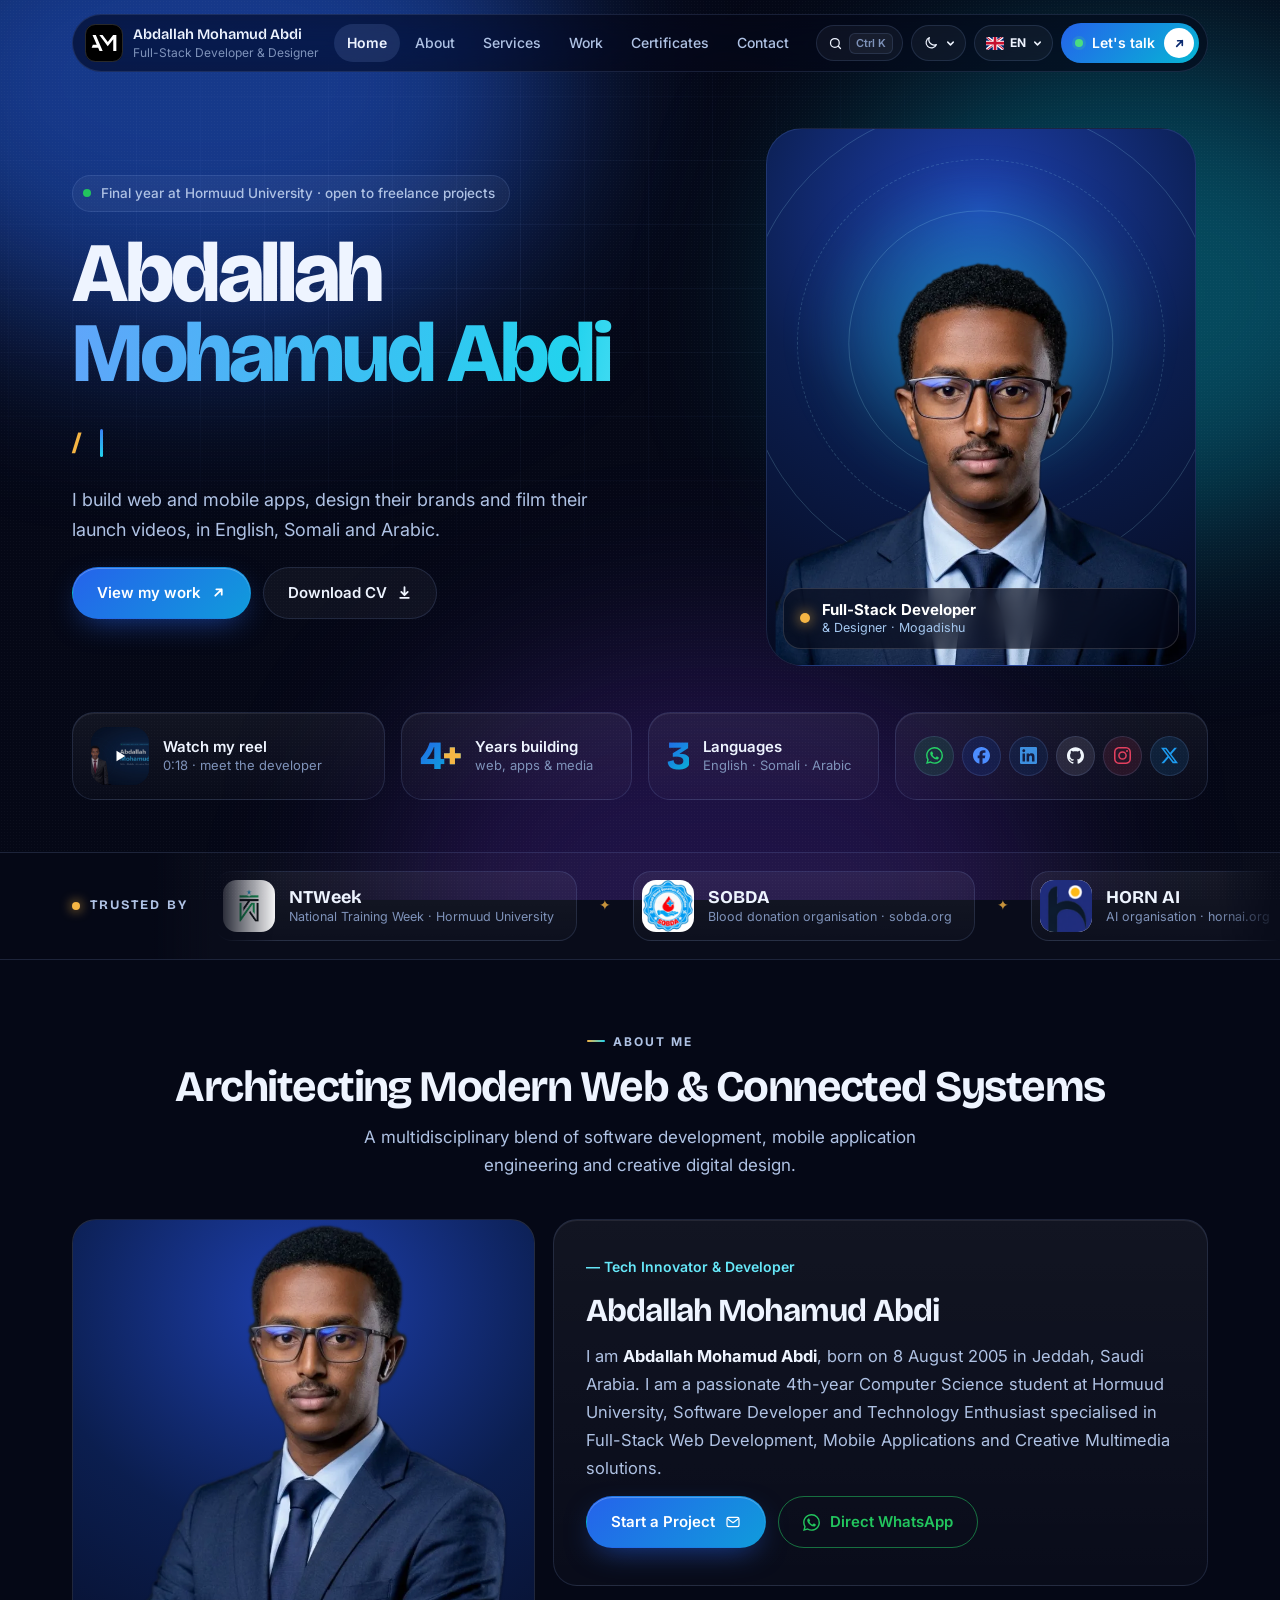
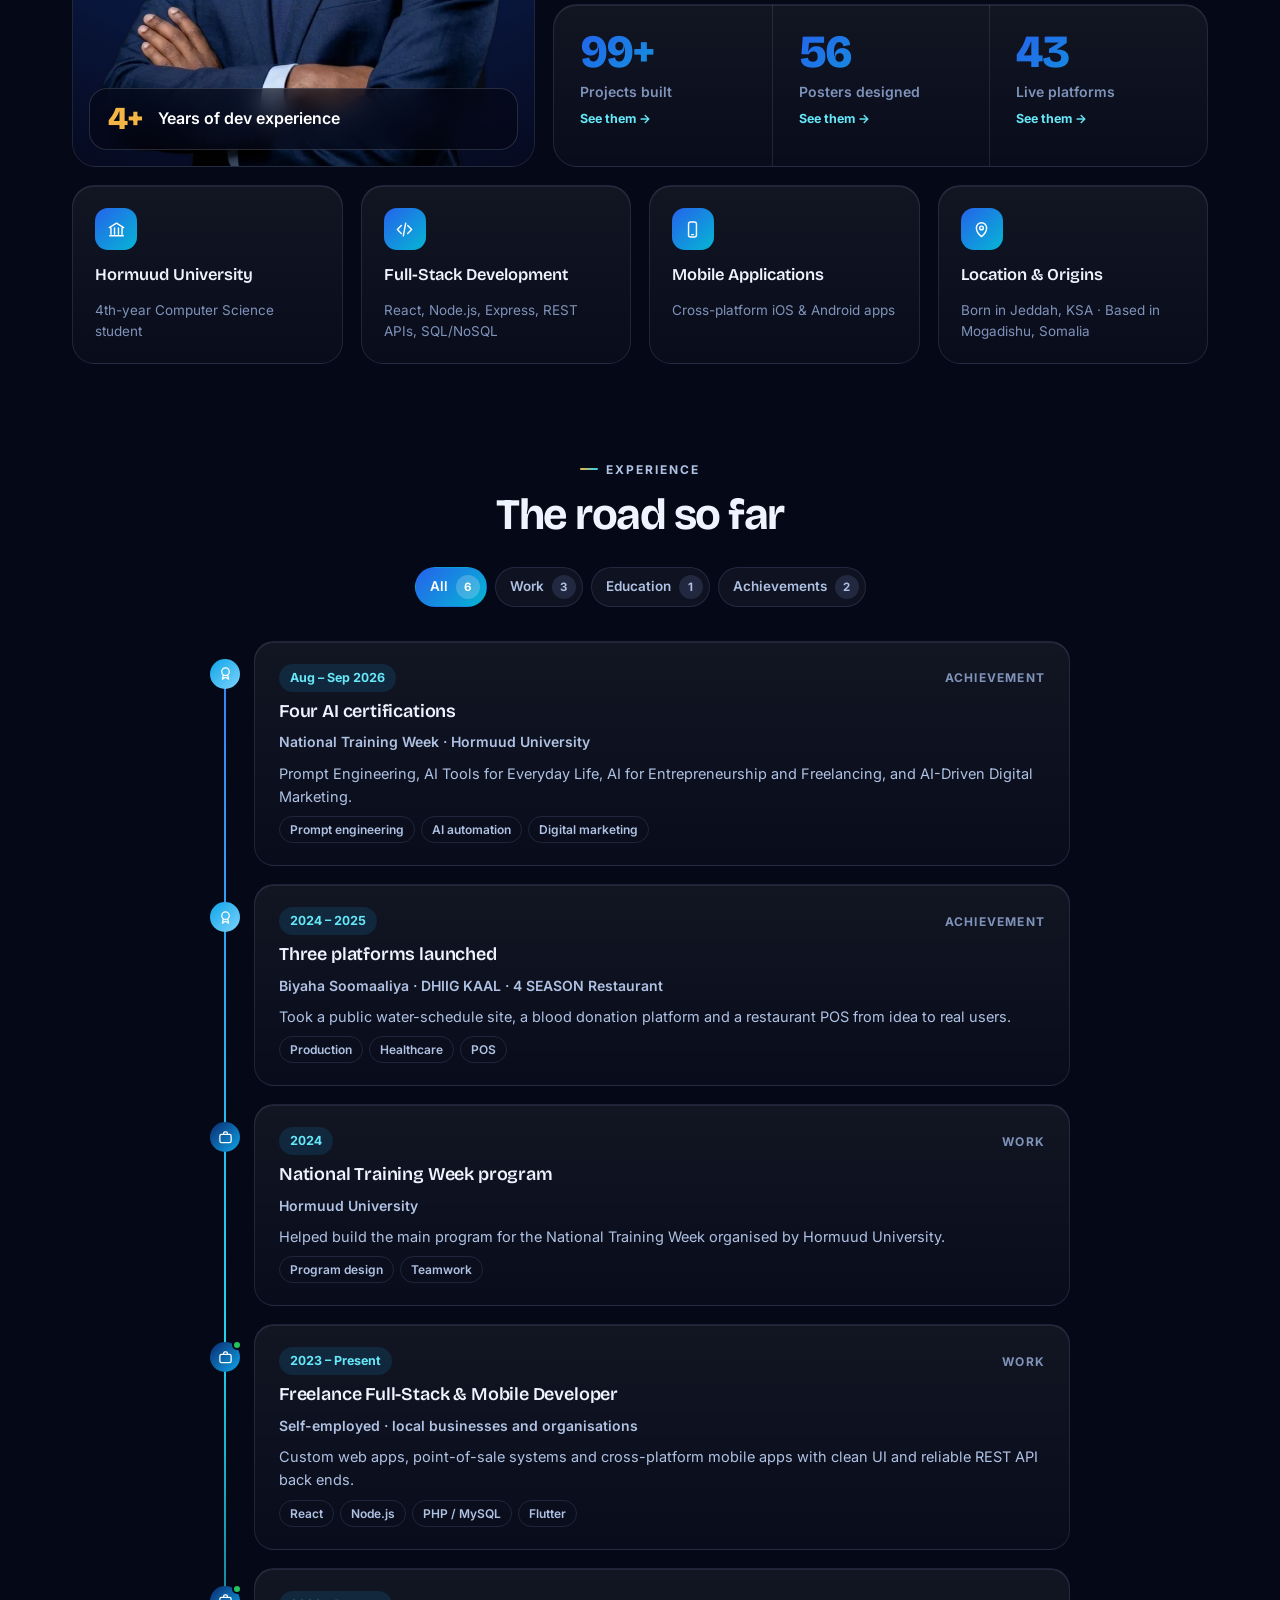
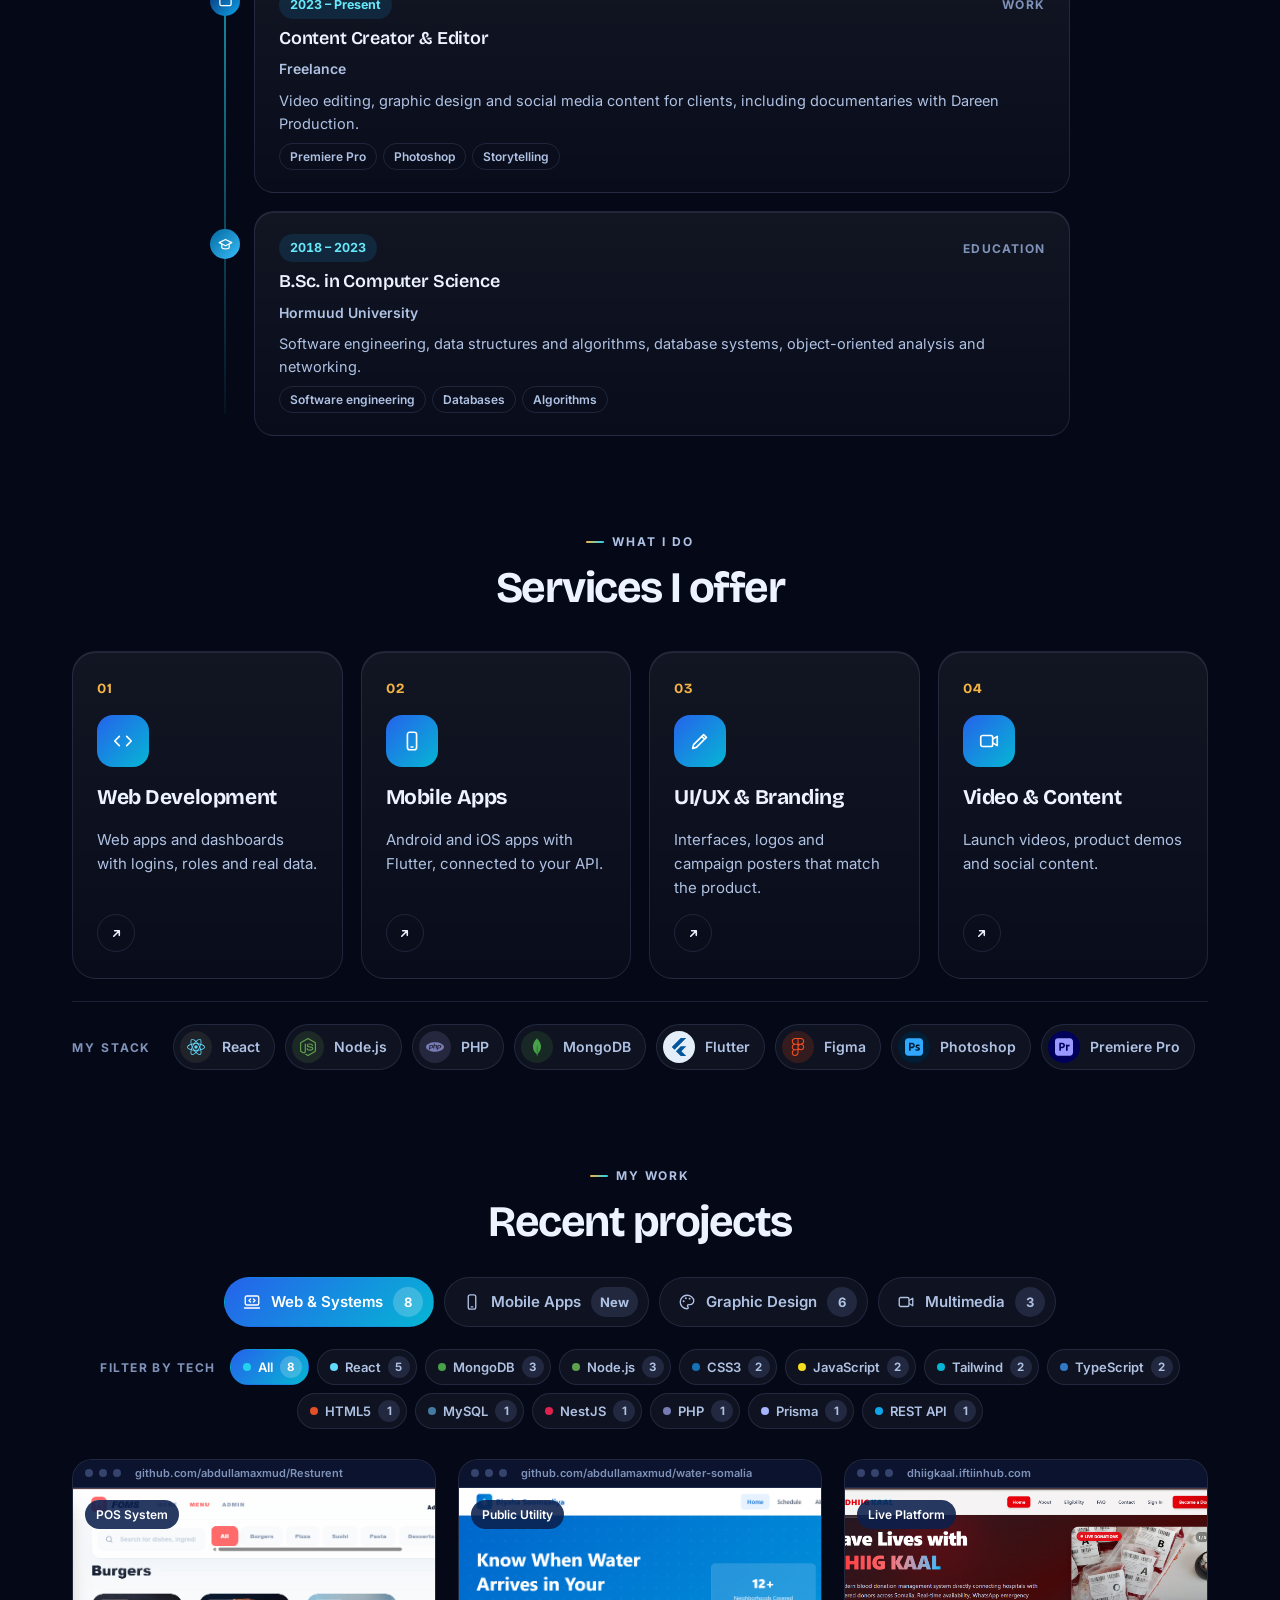
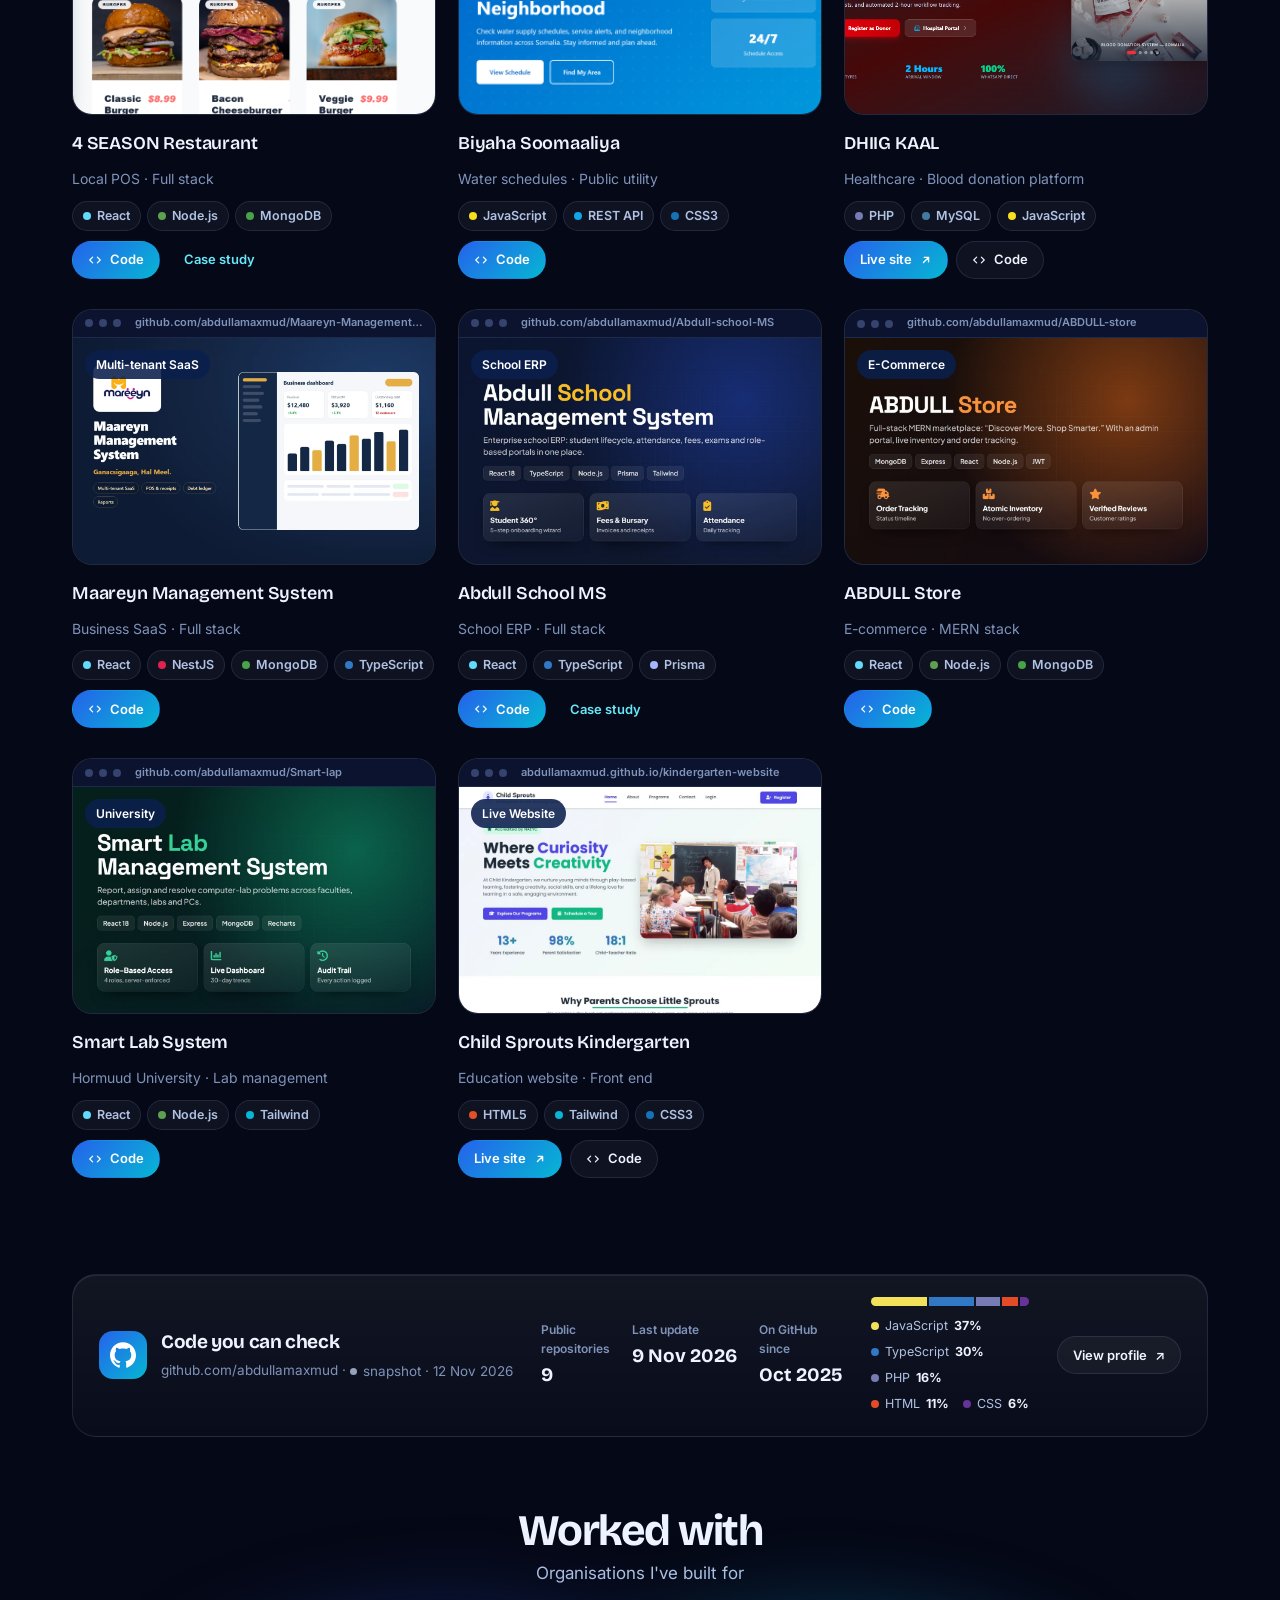
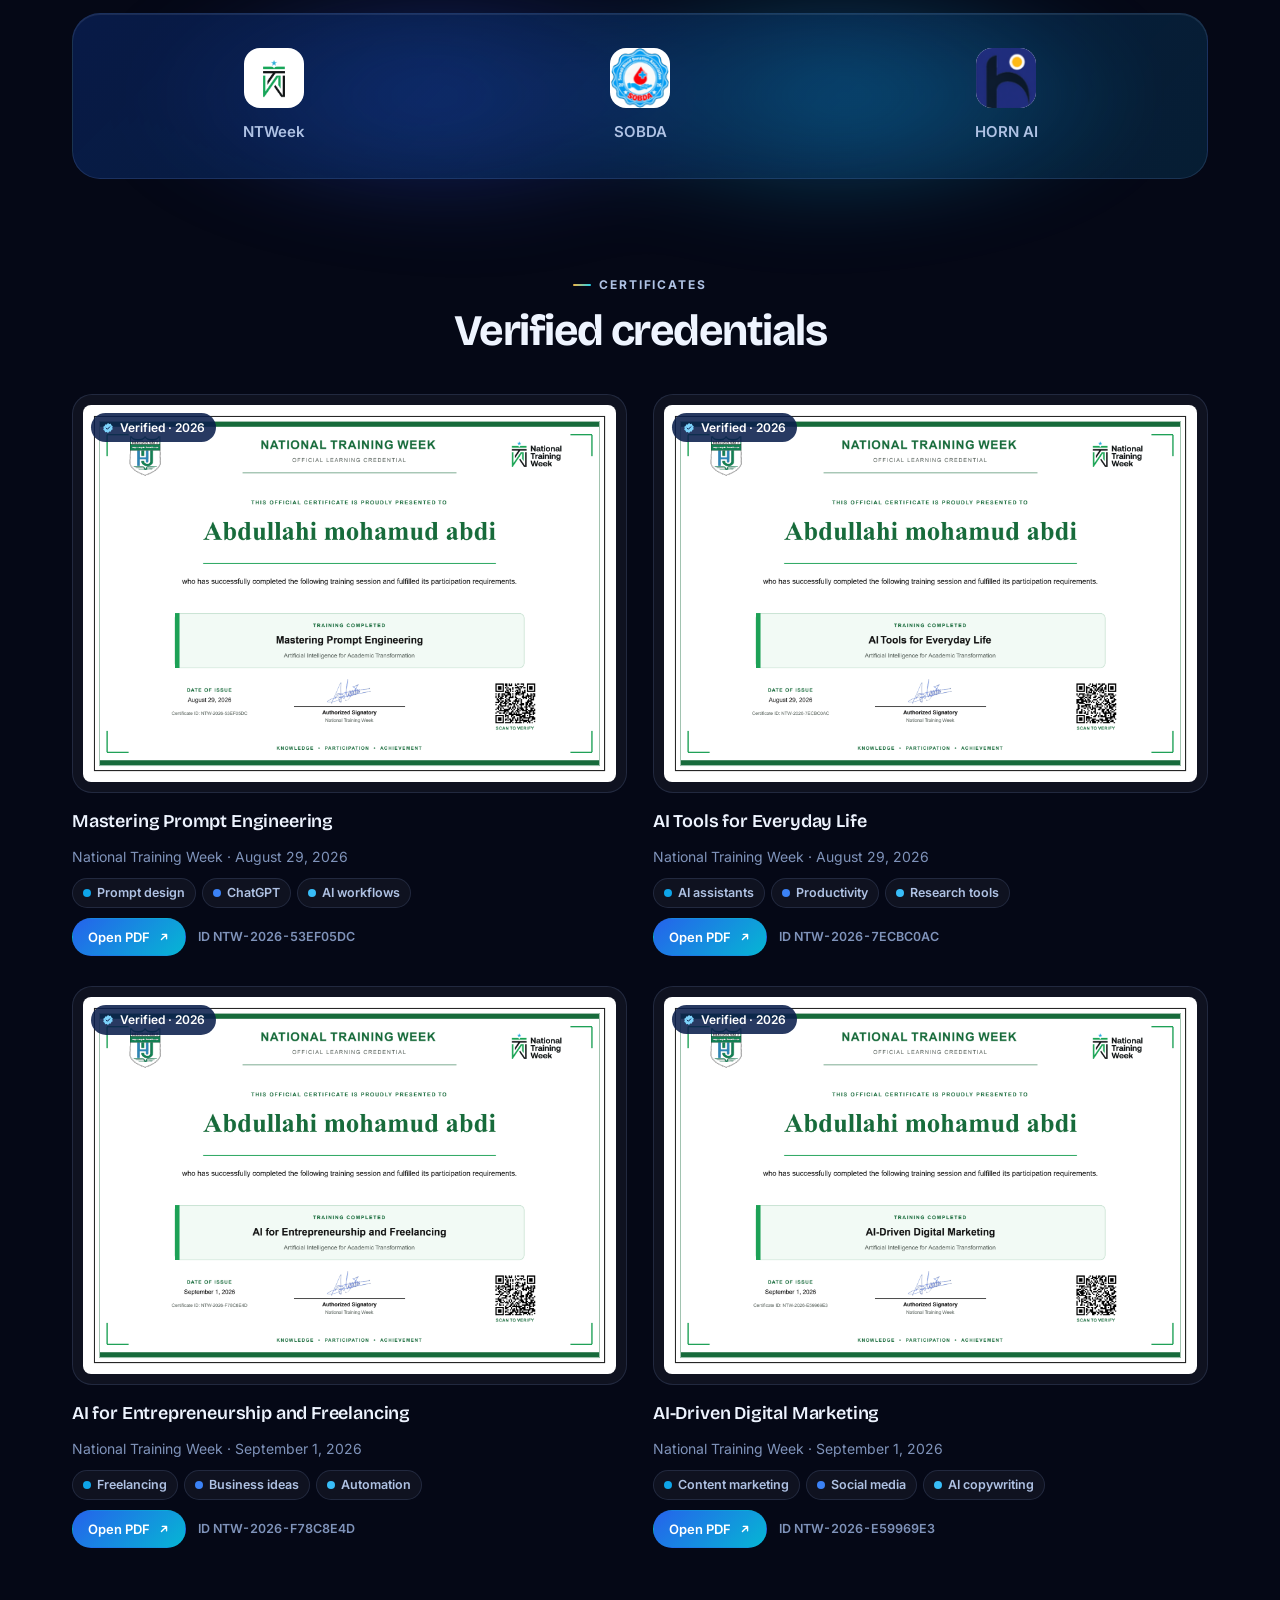
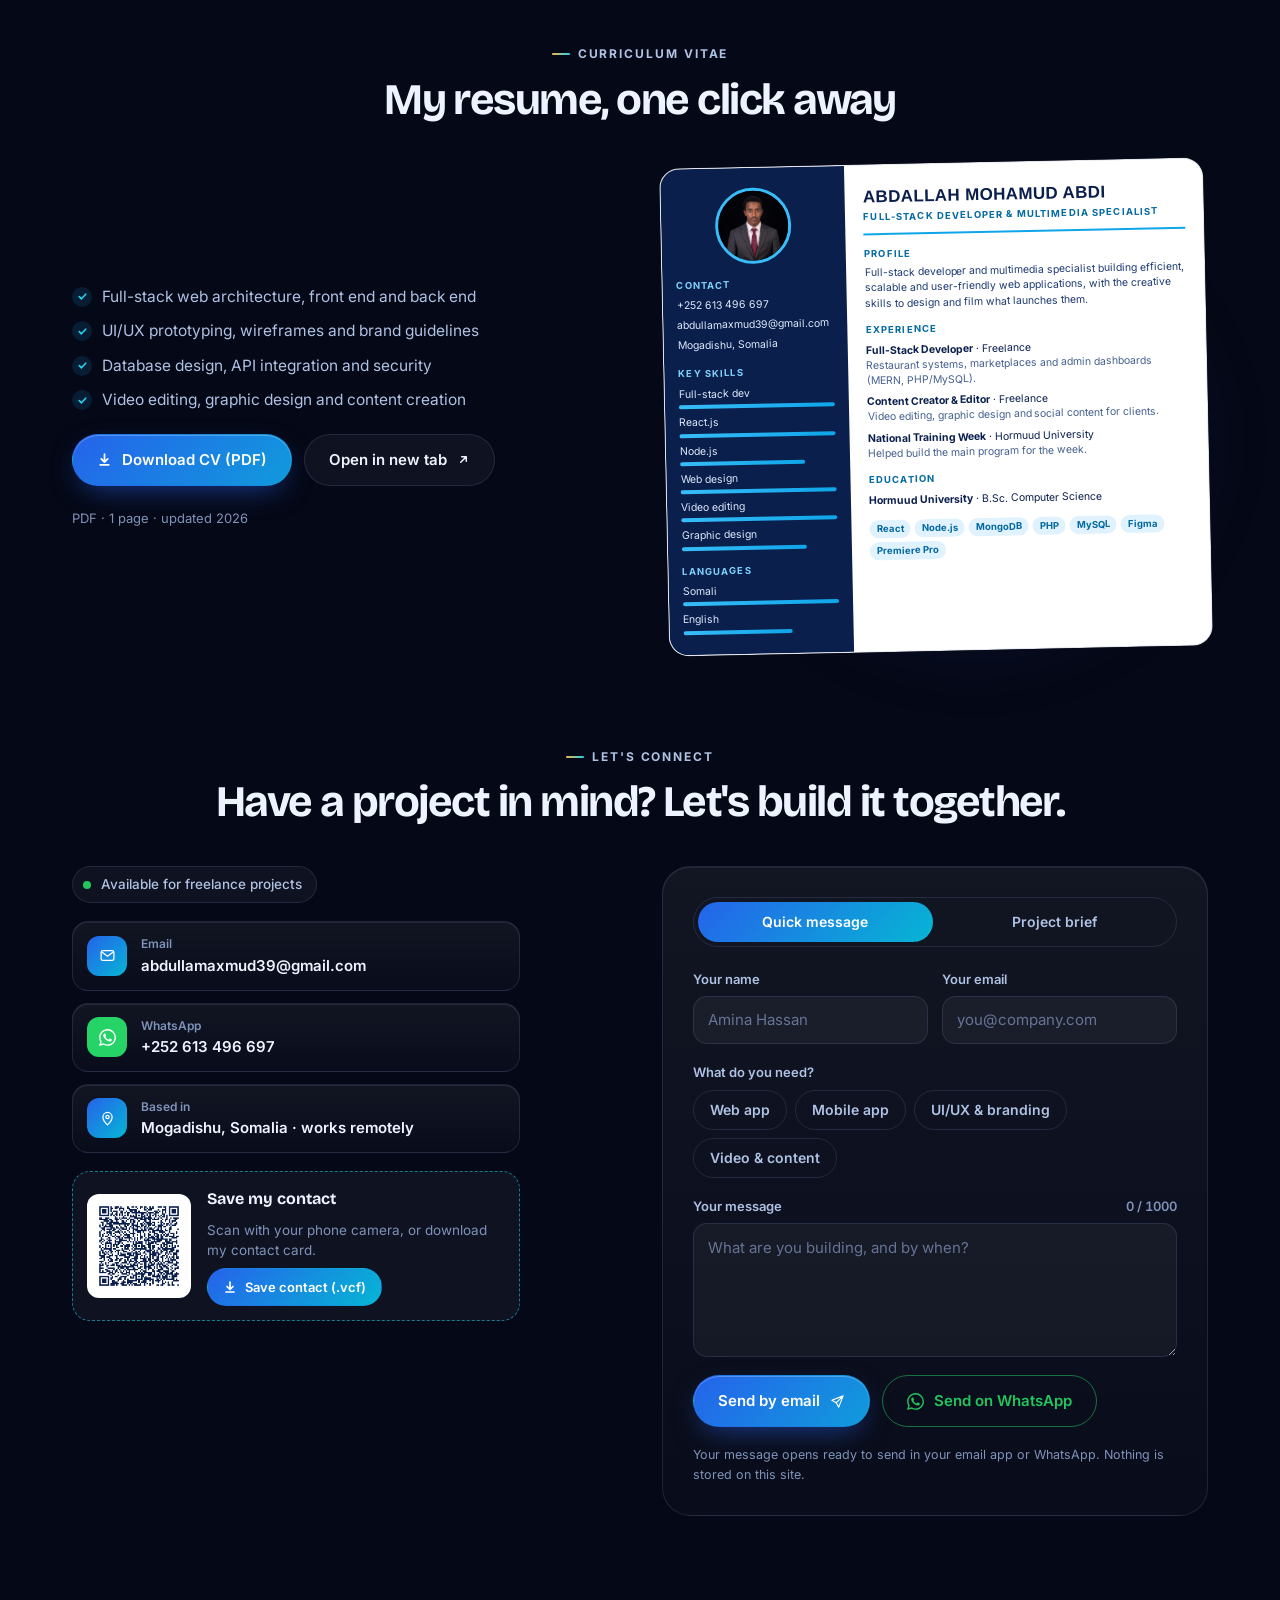
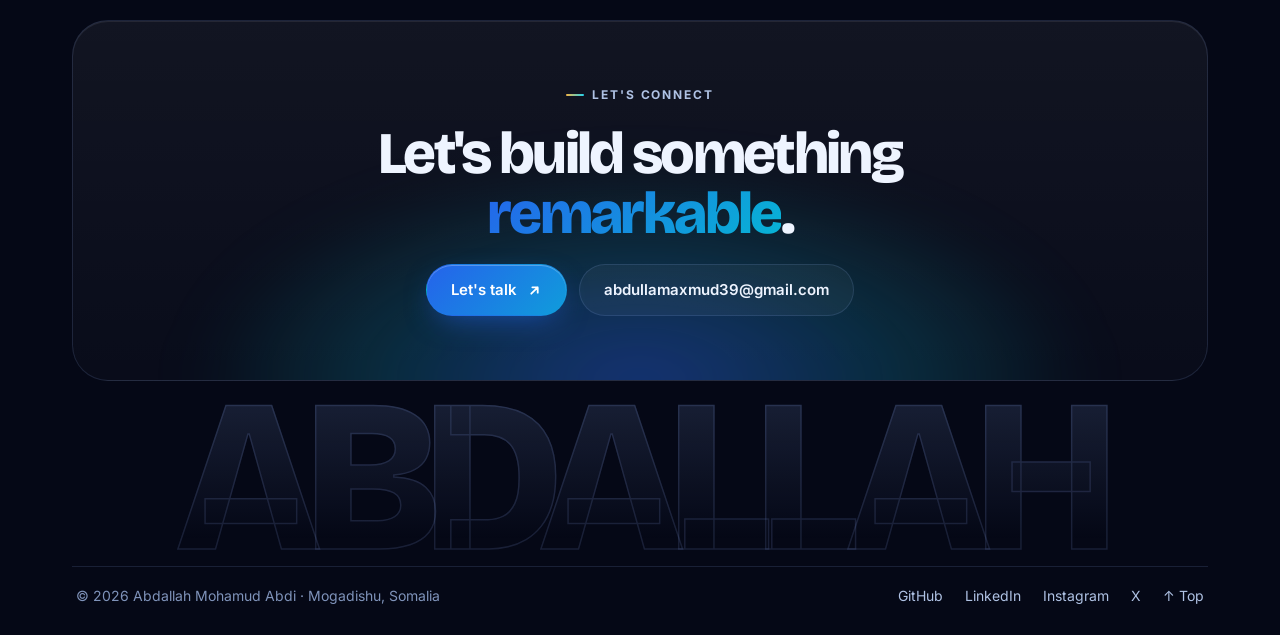
==== commit a8ad5d47: "feat: new AM logo across the site and favicons - Replace the header logo on the home, case-study and" ====
--- a/index.html
+++ b/index.html
@@ -24,9 +24,9 @@
   <meta name="twitter:site" content="@AbdullaMaxmud" />
 
   <!-- Icons -->
-  <link rel="icon" href="favicon.ico?v=9" sizes="any" />
-  <link rel="icon" type="image/png" href="favicon.png?v=9" />
-  <link rel="apple-touch-icon" href="apple-touch-icon.png?v=9" />
+  <link rel="icon" href="favicon.ico?v=10" sizes="any" />
+  <link rel="icon" type="image/png" href="favicon.png?v=10" />
+  <link rel="apple-touch-icon" href="apple-touch-icon.png?v=10" />
 
   <!-- Fonts: Bricolage Grotesque (display), Inter (text), IBM Plex Sans Arabic (Arabic) -->
   <link rel="preconnect" href="https://fonts.googleapis.com" />
@@ -75,11 +75,7 @@
     <header class="site-header" id="siteHeader">
       <a href="#top" class="brand" aria-label="Abdallah Mohamud Abdi — home">
         <svg class="brand-mark" width="38" height="38" viewBox="0 0 40 40" aria-hidden="true">
-          <defs><linearGradient id="amg" x1="0" y1="0" x2="1" y2="1"><stop offset="0" stop-color="#0B2A6F" /><stop offset="1" stop-color="#0EA5E9" /></linearGradient></defs>
-          <rect width="40" height="40" rx="11" fill="url(#amg)" />
-          <path d="M8.5 28L14.5 12h2.6l6 16h-3.2l-1.3-3.7h-6l-1.3 3.7zM14 21.8h4.1l-2-5.9z" fill="#FFFFFF" />
-          <path d="M24.5 28V12h2.8l2.6 7.2 2.6-7.2h2.8v16h-2.9v-9.6l-2.5 6.8-2.5-6.8V28z" fill="#BAE6FD" />
-          <circle cx="33.5" cy="7.5" r="2" fill="#7DD3FC" />
+          <rect width="40" height="40" rx="11" fill="#000000" /><rect x=".5" y=".5" width="39" height="39" rx="10.5" fill="none" stroke="#FFFFFF" stroke-opacity=".18" /><path d="M7.93 11.61L12.34 21.77L8.28 21.77L7.00 25.12L13.83 25.12L15.27 28.39L18.61 28.39L11.37 11.61zM15.12 11.61L23.92 23.44L29.74 16.08L29.74 28.39L33.00 28.39L33.00 11.61L29.59 11.61L24.00 18.88L18.48 11.61z" fill="#FFFFFF" />
         </svg>
         <span class="brand-text">
           <b>Abdallah Mohamud Abdi</b>
